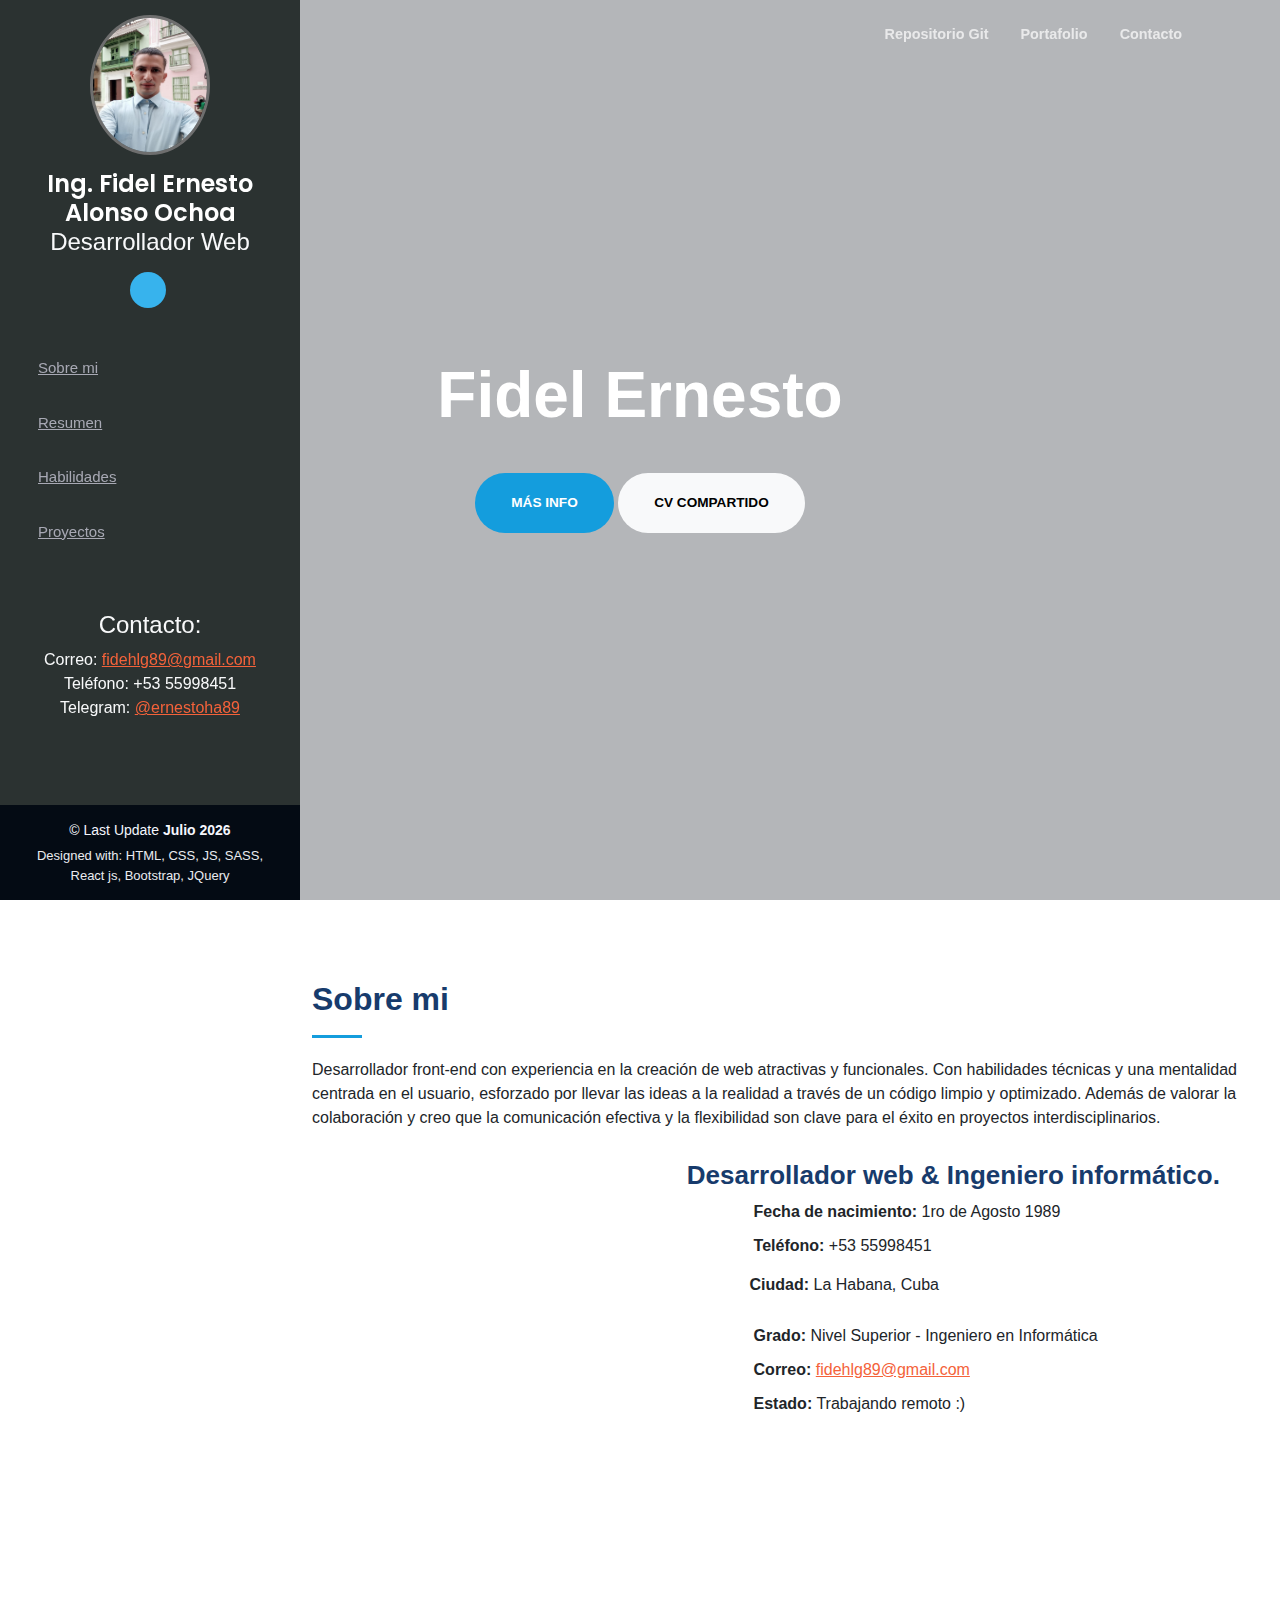
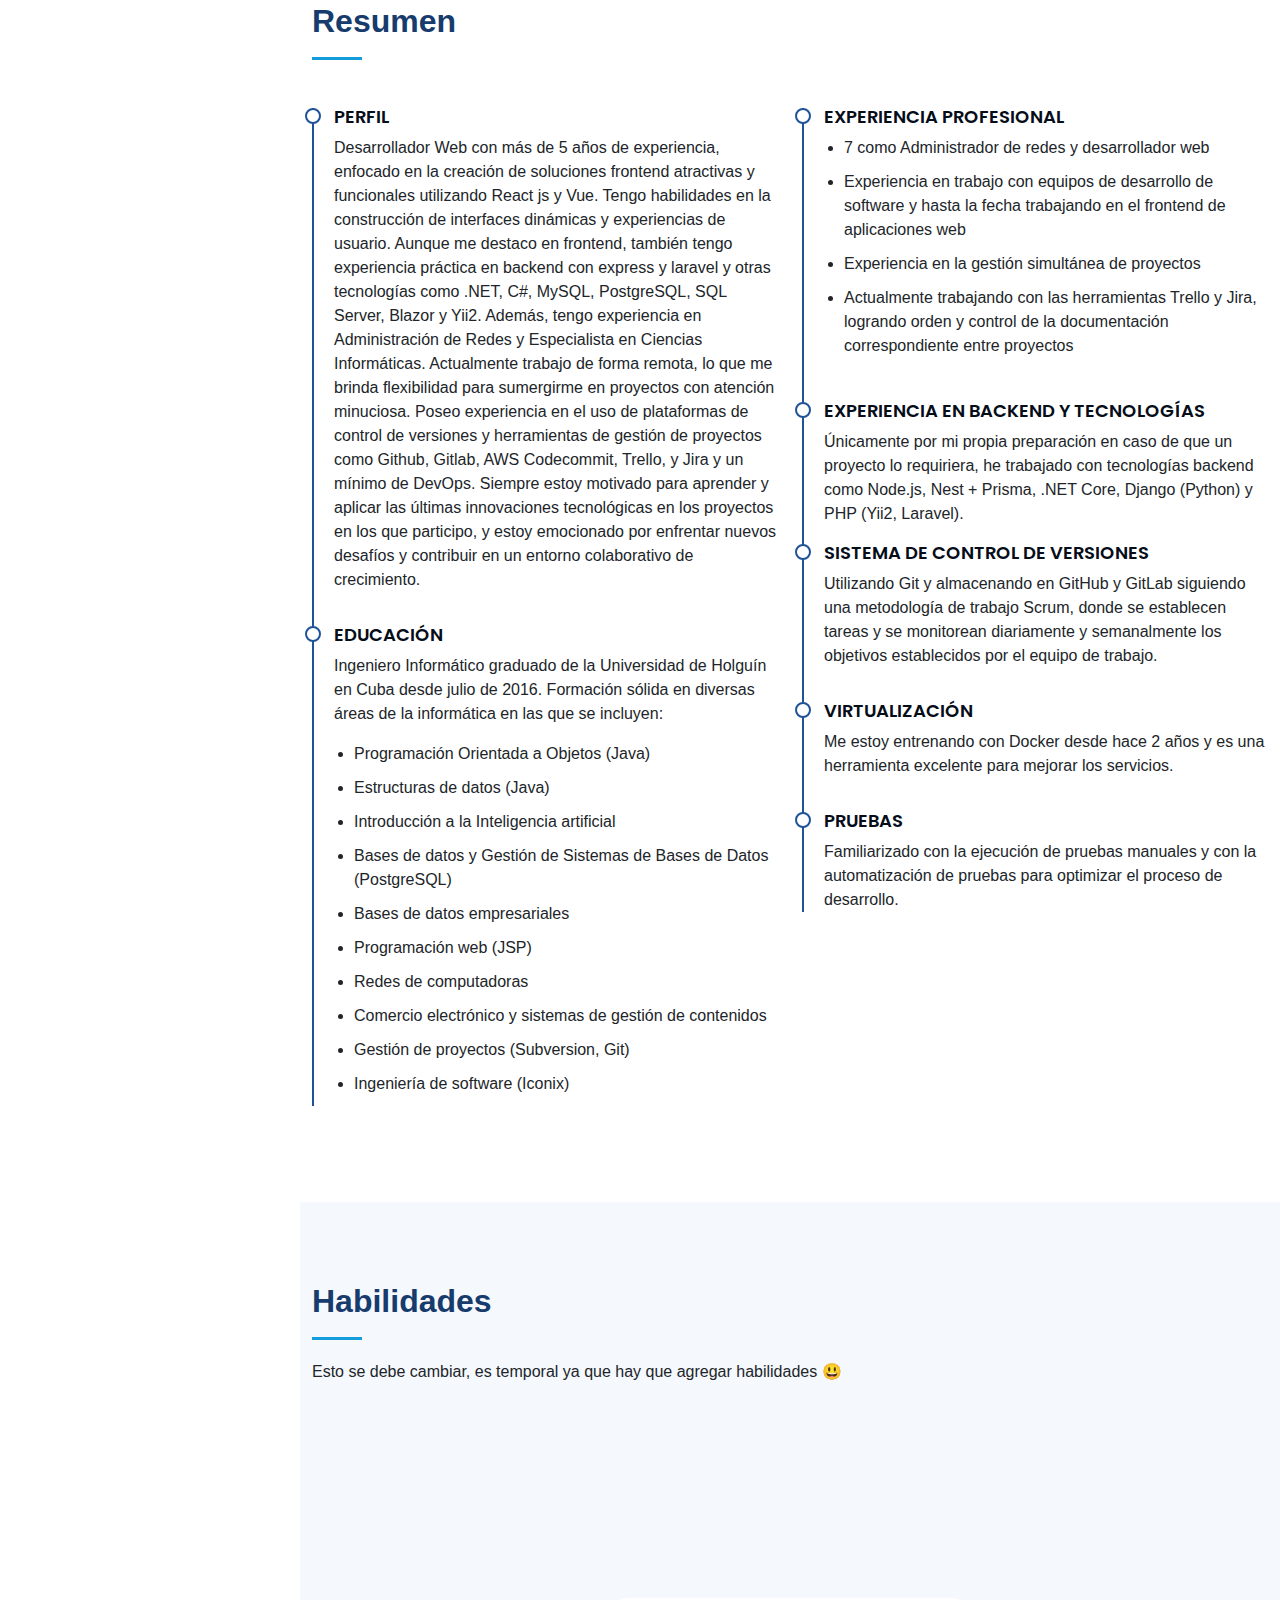
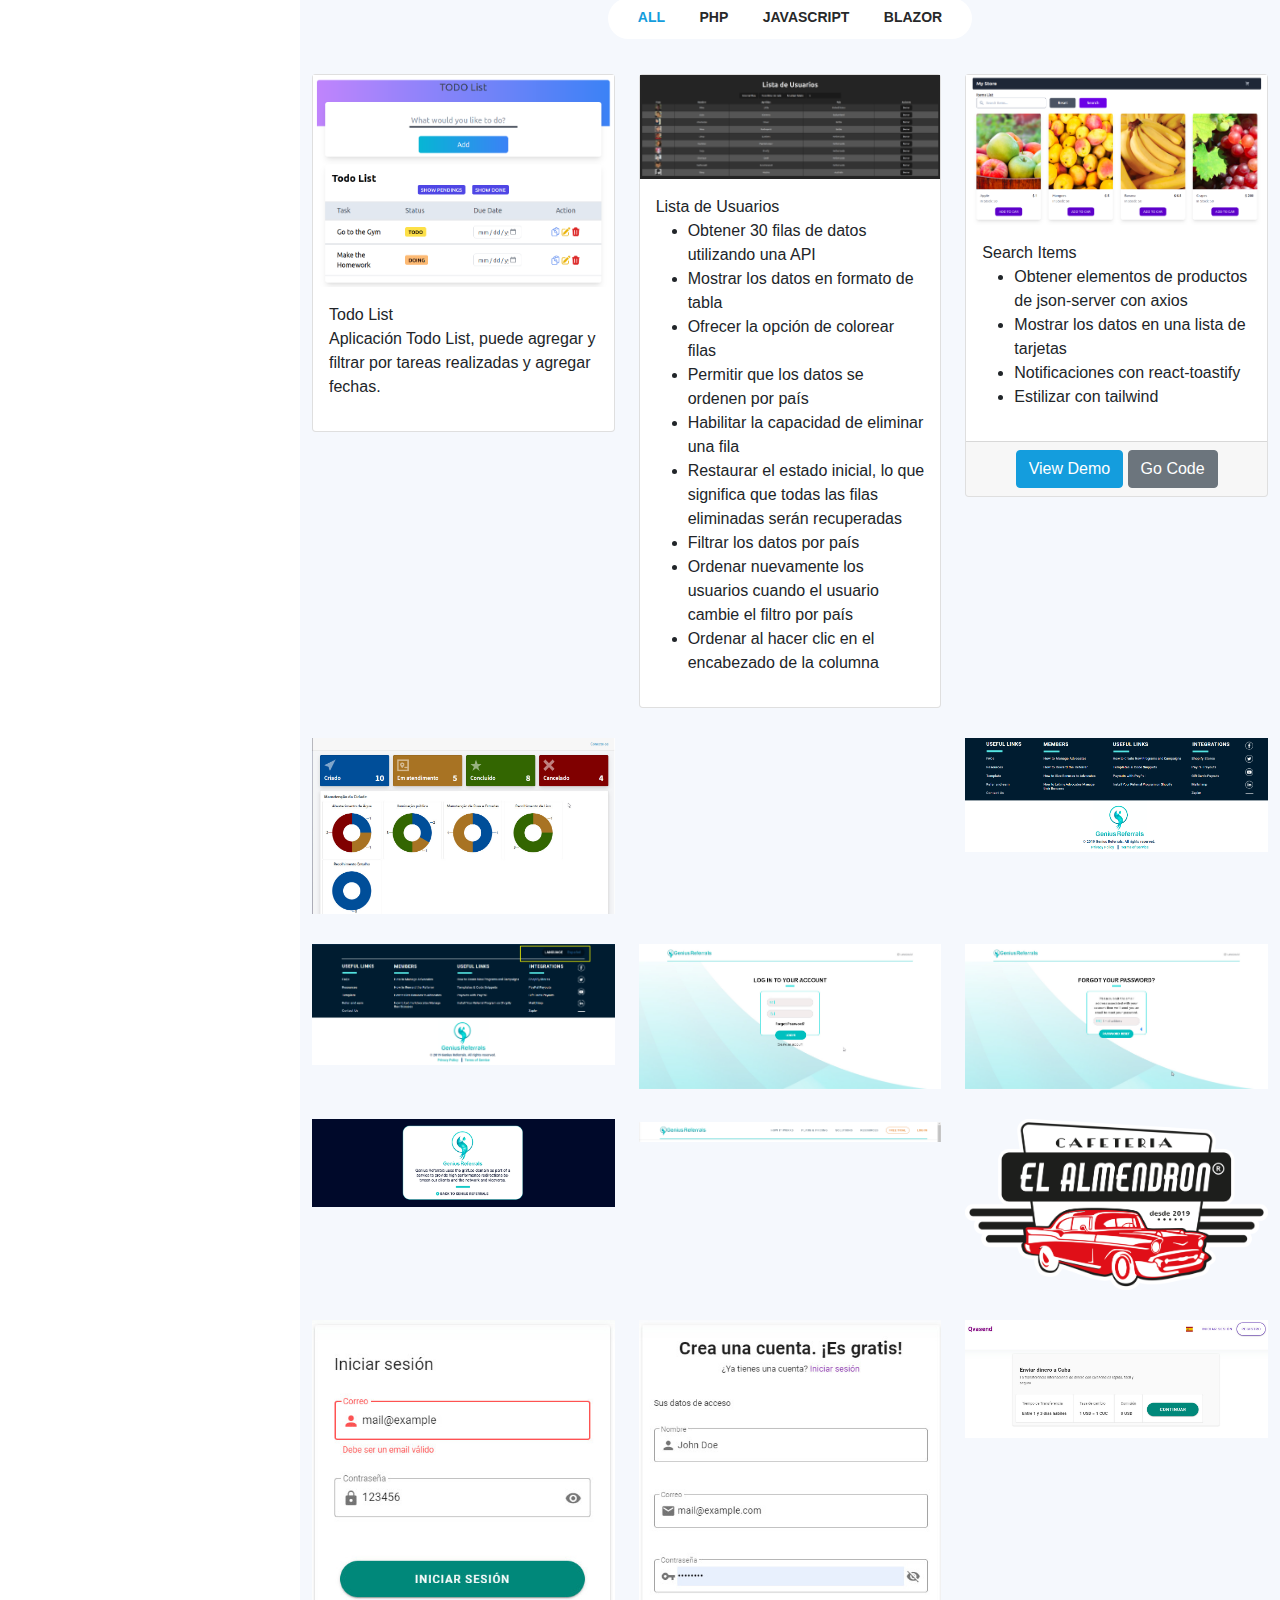
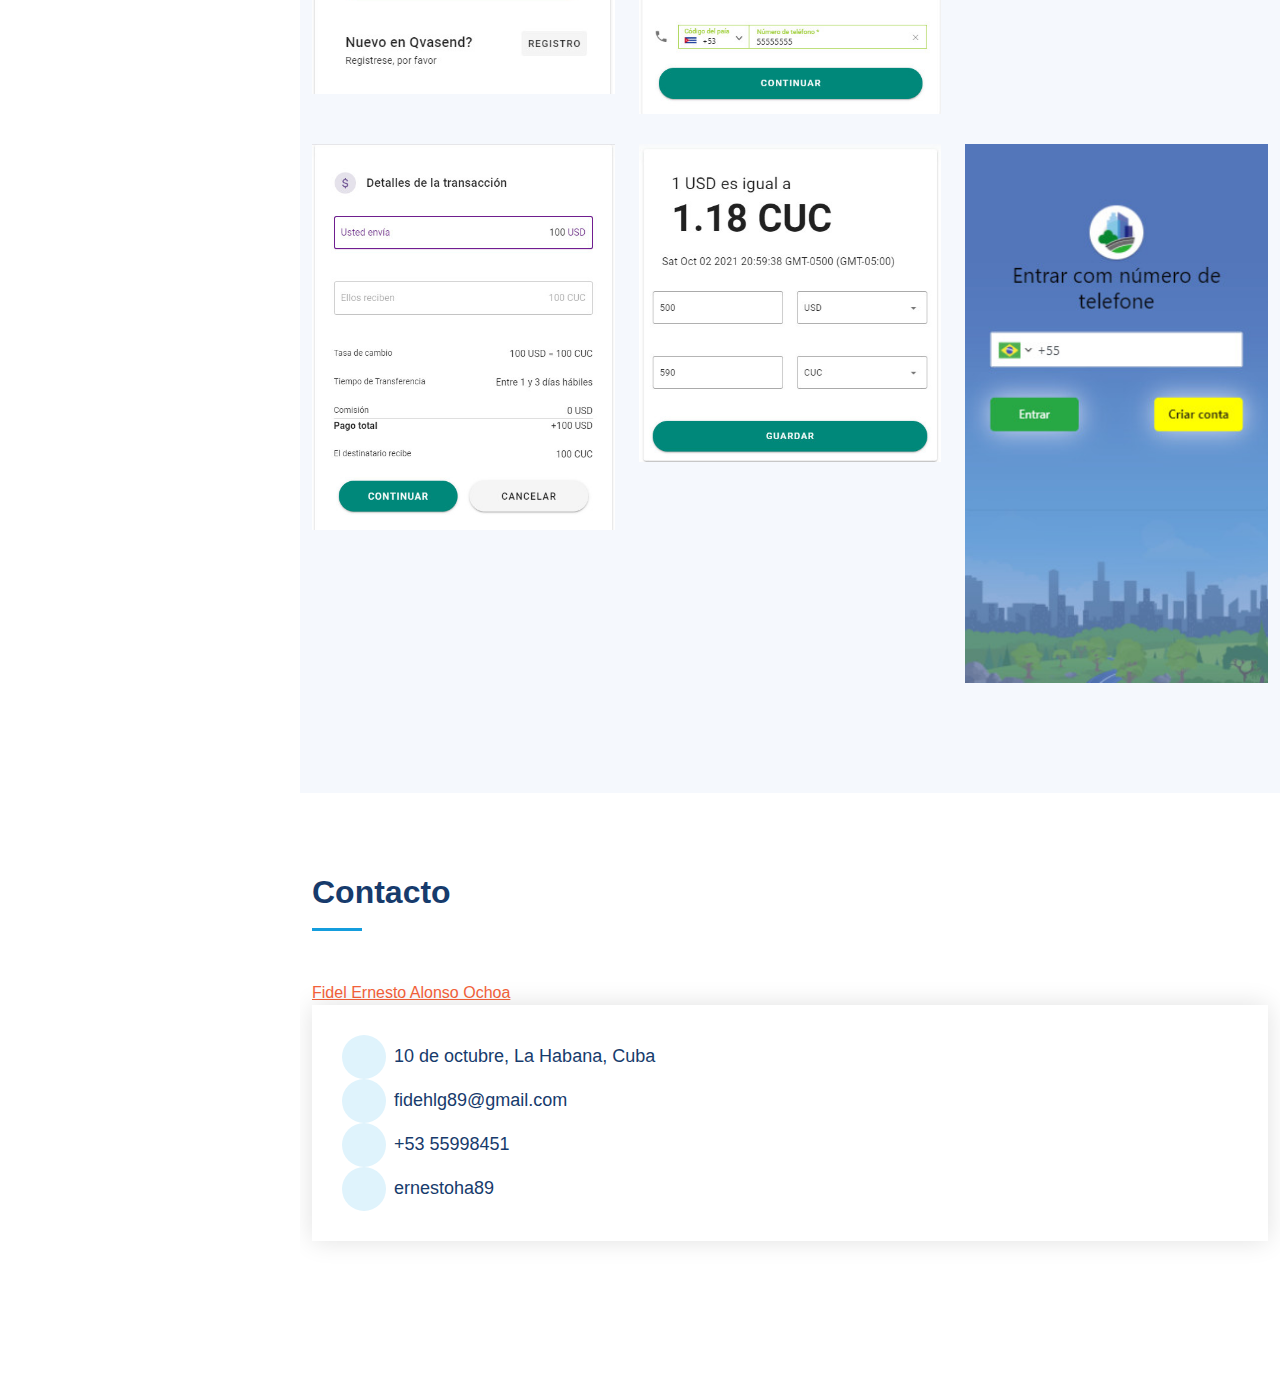
==== index.html @ 5b9be43a "fix: update project description" ====
<!DOCTYPE html>
<html lang="en">

<head>
  <meta charset="utf-8" />
  <meta content="width=device-width, initial-scale=1.0" name="viewport" />
  <meta property="og:title" content="Fidel Ernesto - Desarrollador web frontend" />
  <meta property="og:description" content="Explora mi portafolio para conocer mis proyectos y habilidades." />

  <!-- Favicons -->
  <link
    href="[data-uri]"
    rel="icon" />
  <link href="assets/img/apple-touch-icon.png" rel="apple-touch-icon" />

  <!-- Google Fonts -->
  <link
    href="https://fonts.googleapis.com/css?family=Open+Sans:300,300i,400,400i,600,600i,700,700i|Raleway:300,300i,400,400i,500,500i,600,600i,700,700i|Poppins:300,300i,400,400i,500,500i,600,600i,700,700i"
    rel="stylesheet" />

  <!-- Vendor CSS Files -->
  <link href="assets/vendor/bootstrap/css/bootstrap.min.css" rel="stylesheet" />
  <link href="assets/vendor/icofont/icofont.min.css" rel="stylesheet" />
  <link href="assets/vendor/boxicons/css/boxicons.min.css" rel="stylesheet" />
  <link href="assets/vendor/venobox/venobox.css" rel="stylesheet" />
  <link href="assets/vendor/owl.carousel/assets/owl.carousel.min.css" rel="stylesheet" />
  <link href="assets/vendor/aos/aos.css" rel="stylesheet" />

  <!-- Template Main CSS File -->
  <link href="assets/css/style.css" rel="stylesheet" />
  <link href="assets/css/mystyles.css" rel="stylesheet" />
  <link href="assets/css/style2.css" rel="stylesheet" />

  <!-- <script src="./assets/js/vue.global.js"></script> -->
  <script crossorigin src="assets/js/react/react.development.js"></script>
  <script crossorigin src="assets/js/react/react-dom.development.js"></script>

  <script src="https://platform.linkedin.com/badges/js/profile.js" async defer type="text/javascript"></script>

  <script>
    function getLongDate() {
      var months = ["Enero", "Febrero", "Marzo", "Abril", "Mayo", "Junio", "Julio", "Agosto", "Septiembre", "Octubre", "Noviembre", "Diciembre"];
      var today = new Date();
      var monthName = months[today.getMonth()];
      var year = today.getFullYear();
      return monthName + " " + year;
    }
  </script>

  <title>Fidel Ernesto - Web Developer</title>

</head>

<body>
  <nav class="navbar navbar-expand navbar-light fixed-top py-4" id="mainNav">
    <div class="container">
      <div class="collapse navbar-collapse" id="navbarResponsive">
        <ul class="navbar-nav ms-auto my-2 my-lg-0 d-flex align-items-center">
          <li class="nav-item">
            <a class="nav-link" href="https://github.com/fidehlg89/" target="_blank">Repositorio Git</a>
          </li>
          <li class="nav-item">
            <a class="nav-link" href="#portfolio">Portafolio</a>
          </li>
          <li class="nav-item">
            <a class="nav-link" href="#contact">Contacto</a>
          </li>
          <li class="nav-item">
            <!-- ======= Mobile nav toggle button ======= -->
            <button type="button" class="mobile-nav-toggle">
              <i class="icofont-navigation-menu"></i>
            </button>
          </li>
        </ul>
      </div>
    </div>
  </nav>

  <!-- ======= Header ======= -->
  <header id="header">
    <div class="d-flex flex-column">
      <div class="profile">
        <!-- Change for profile picture -->
        <img src="./assets/img/profile.jpeg" alt="" class="img-fluid rounded-circle" />
        <h1 class="text-light text-center">
          <a href="index.html">Ing. Fidel Ernesto Alonso Ochoa</a>
        </h1>
        <h4 class="text-light text-center font-weight-bold">
          Desarrollador Web
        </h4>

        <div class="social-links mt-3 text-center">
          <a href="https://www.linkedin.com/in/ernestoha89/" class="linkedin"><i class="bx bxl-linkedin"></i></a>
        </div>
      </div>

      <nav class="nav-menu">
        <ul>
          <li class="text-center">
            <a href="#about"><i class="bx bx-user"></i> <span>Sobre mi</span></a>
          </li>
          <li class="text-center">
            <a href="#resume"><i class="bx bx-file-blank"></i> <span>Resumen</span></a>
          </li>
          <li class="text-center">
            <a href="#skills"><i class="bx bx-book"></i> <span>Habilidades</span></a>
          </li>
          <li class="text-center">
            <a href="#portfolio"><i class="bx bx-book-content"></i>Proyectos</a>
          </li class="text-center">
        </ul>
      </nav>

      <div class="text-light text-center pt-lg-5">
        <h4 class="font-weight-bold">Contacto:</h4>
        <p class="m-0">Correo: <a href="mailto:fidehlg89@gmail.com"
            aria-label="Enviar correo electrónico a Fidel Ernesto">fidehlg89@gmail.com</a>
        </p>
        <p class="m-0">Teléfono: +53 55998451</p>
        <p class="m-0">Telegram: <a href="https://t.me/ernestoha89" aria-label="Enviar mensaje a Fidel Ernesto">@ernestoha89</a></p>
      </div>
    </div>
  </header>
  <!-- End Header -->

  <!-- ======= Hero Section ======= -->
  <section id="hero" class="d-flex flex-column justify-content-center align-items-center">
    <div class="hero-container text-center" data-aos="fade-in">
      <h1>Fidel Ernesto</h1>
      <p>
        <span class="typed"
          data-typed-items="Desarrollador web, Programador Frontend, Programador Backend, Desarrollador Wordpress, Ingeniero de Software"></span>
      </p>
      <a class="btn btn-primary btn-xl text-white" href="#resume">Más Info</a>
      <a class="btn btn-light btn-xl"
        href="https://drive.google.com/drive/folders/1llfel6sScdykH0UIw3GZXWu3O2u4y_ru?usp=sharing">CV Compartido</a>
    </div>
  </section>
  <!-- End Hero -->

  <main id="main">
    <!-- ======= About Section ======= -->
    <section id="about" class="about">
      <article class="container">
        <div class="section-title">
          <h2>Sobre mi</h2>
          <p class="font-italic">
            Desarrollador front-end con experiencia en la creación de web atractivas y funcionales. Con
            habilidades técnicas y una mentalidad centrada en el usuario, esforzado por llevar las ideas a la
            realidad a través de un código limpio y optimizado. Además de valorar la colaboración y creo que la
            comunicación efectiva y la flexibilidad son clave para el éxito en proyectos interdisciplinarios.
          </p>
        </div>

        <div class="row">
          <div class="col-lg-4" data-aos="fade-right">
            <img
              src="https://st2.depositphotos.com/1032577/5312/i/950/depositphotos_53128333-stock-photo-about-me-sign.jpg"
              class="img-fluid" alt="" />
          </div>
          <div class="col-lg-8 pt-4 pt-lg-0 content" data-aos="fade-left">
            <h3 class="text-center">Desarrollador web &amp; Ingeniero informático.</h3>
            <!-- <p class="font-italic">
              Lorem ipsum dolor sit amet, consectetur adipiscing elit, sed do
              eiusmod tempor incididunt ut labore et dolore magna aliqua.
            </p> -->
            <div class="row d-flex justify-content-center">
              <div class="col-lg-8 col-md-6">
                <ul>
                  <li class="d-flex gap-1">
                    <i class="icofont-rounded-right"></i>
                    <span><strong>Fecha de nacimiento:</strong> 1ro de Agosto 1989</span>
                  </li>
                  <!-- <li>
                      <i class="icofont-rounded-right"></i>
                      <strong>Website:</strong>
                      <a href="https://fidehlg89.github.io/landing-page/">Click here</a>
                    </li> -->
                  <li class="d-flex gap-1">
                    <i class="icofont-rounded-right"></i>
                    <span><strong>Teléfono:</strong> +53 55998451</span>

                  </li>
                  <li>
                    <i class="icofont-rounded-right"></i>
                    <span><strong>Ciudad:</strong> La Habana, Cuba</span>
                  </li>
                </ul>
              </div>
              <div class="col-lg-8 col-md-6">
                <ul>
                  <li class="d-flex gap-1">
                    <i class="icofont-rounded-right"></i>
                    <span><strong>Grado: </strong>Nivel Superior - Ingeniero en Informática</span>
                  </li>
                  <li class="d-flex gap-1">
                    <i class="icofont-rounded-right"></i>
                    <span><strong>Correo: </strong>
                      <a href="mailto:fidehlg89@gmail.com">fidehlg89@gmail.com</a></span>
                  </li>
                  <li class="d-flex gap-1">
                    <i class="icofont-rounded-right"></i>
                    <span><strong>Estado:</strong> Trabajando remoto :)</span>
                  </li>
                </ul>
              </div>
            </div>
          </div>
        </div>
      </article>
    </section>
    <!-- End About Section -->

    <!-- ======= Resume Section ======= -->
    <section id="resume" class="resume">
      <div class="container">
        <div class="section-title">
          <h2>Resumen</h2>
        </div>

        <div class="row">
          <div class="col-lg-6" data-aos="fade-up">
            <div class="resume-item">
              <h4>Perfil</h4>
              <p>
                Desarrollador Web con más de 5 años de experiencia, enfocado en la creación de soluciones
                frontend atractivas y funcionales utilizando React js y Vue. Tengo habilidades en la
                construcción de interfaces dinámicas y experiencias de usuario. Aunque me destaco en frontend, también
                tengo experiencia práctica en backend con express y laravel y otras tecnologías como .NET, C#,
                MySQL, PostgreSQL, SQL Server, Blazor y Yii2. Además, tengo experiencia en Administración
                de Redes y Especialista en Ciencias Informáticas. Actualmente trabajo de forma remota, lo que me brinda
                flexibilidad para sumergirme en proyectos con atención minuciosa. Poseo experiencia en el uso de
                plataformas de control de versiones y herramientas de gestión de proyectos como Github, Gitlab, AWS
                Codecommit, Trello, y Jira y un mínimo de DevOps. Siempre estoy motivado para aprender y aplicar las
                últimas innovaciones tecnológicas en los proyectos en los que participo, y estoy emocionado por
                enfrentar nuevos desafíos y contribuir en un entorno colaborativo de crecimiento.
              </p>
            </div>
            <div class="resume-item">
              <h4>Educación</h4>
              <p>
                Ingeniero Informático graduado de la Universidad de Holguín en Cuba desde julio de 2016.
                Formación sólida en diversas áreas de la informática en las que se incluyen:
              </p>
              <ul>
                <li>Programación Orientada a Objetos (Java)</li>
                <li>Estructuras de datos (Java)</li>
                <li>Introducción a la Inteligencia artificial</li>
                <li>Bases de datos y Gestión de Sistemas de Bases de Datos (PostgreSQL)</li>
                <li>Bases de datos empresariales</li>
                <li>Programación web (JSP)</li>
                <li>Redes de computadoras</li>
                <li>Comercio electrónico y sistemas de gestión de contenidos</li>
                <li>Gestión de proyectos (Subversion, Git)</li>
                <li>Ingeniería de software (Iconix)</li>
              </ul>
            </div>

          </div>
          <div class="col-lg-6" data-aos="fade-up" data-aos-delay="100">
            <div class="resume-item">
              <h4>Experiencia Profesional</h4>
              <ul>
                <li>7 como Administrador de redes y desarrollador web</li>
                <li>Experiencia en trabajo con equipos de desarrollo de software y hasta la fecha trabajando en el
                  frontend de aplicaciones web</li>
                <li>Experiencia en la gestión simultánea de proyectos</li>
                <li>Actualmente trabajando con las herramientas Trello y Jira, logrando orden y control de la
                  documentación correspondiente entre proyectos</li>
              </ul>
            </div>

            <div class="resume-item">
              <h4>Experiencia en Backend y Tecnologías</h4>
              Únicamente por mi propia preparación en caso de que un proyecto lo requiriera, he trabajado con
              tecnologías backend como Node.js, Nest + Prisma, .NET Core, Django (Python) y PHP (Yii2, Laravel).
            </div>

            <div class="resume-item">
              <h4>Sistema de Control de Versiones</h4>
              <p>
                Utilizando Git y almacenando en GitHub y GitLab siguiendo una metodología de trabajo Scrum, donde se
                establecen tareas y se monitorean diariamente y semanalmente los objetivos establecidos por el equipo de
                trabajo.
              </p>
            </div>
            <div class="resume-item">
              <h4>Virtualización</h4>
              <p>Me estoy entrenando con Docker desde hace 2 años y es una herramienta excelente para mejorar los
                servicios.</p>
            </div>
            <div class="resume-item">
              <h4>Pruebas</h4>
              <p>Familiarizado con la ejecución de pruebas manuales y con la automatización de pruebas para optimizar el
                proceso de desarrollo.</p>
            </div>
          </div>
        </div>
      </div>
    </section>
    <!-- End Resume Section -->

    <!-- ======= Skills Section ======= -->
    <section id="skills" class="skills section-bg">
      <div class="container">
        <div class="section-title">
          <h2>Habilidades</h2>
          <p>Esto se debe cambiar, es temporal ya que hay que agregar habilidades 😃</p>
        </div>

        <div class="skills-content">
          <div id="app-skills"></div>
        </div>
      </div>
    </section>
    <!-- End Skills Section -->

    <!-- ======= Portfolio Section ======= -->
    <section id="portfolio" class="portfolio section-bg">
      <div class="container">
        <!-- Porfolio loaded from portfolio-dist.js with React -->
        <div id="app-portfolio"></div>

        <!-- Filtered projects -->
        <div class="row mt-4" data-aos="fade-up">
          <div class="col-lg-12 d-flex justify-content-center">
            <ul id="portfolio-flters">
              <li data-filter="*" class="filter-active">All</li>
              <li data-filter=".filter-php">PHP</li>
              <li data-filter=".filter-js">JavaScript</li>
              <li data-filter=".filter-blazor">Blazor</li>
            </ul>
          </div>
        </div>

        <div class="row portfolio-container" data-aos="fade-up" data-aos-delay="100">
          <div class="col-lg-4 col-md-6 portfolio-item filter-js">
            <article class="card">
              <div class="portfolio-wrap ">
                <img src="assets/img/portfolio/vue-todo.jpg" class="img-fluid" alt="" />
                <div class="portfolio-links">
                  <a href="assets/img/portfolio/vue-todo.jpg" data-gall="portfolioGallery" class="venobox"
                    title="Todo List"><i class="bx bx-plus"></i></a>
                  <a href="https://fe-vue-todo.netlify.app/" title="Todo List"><i class="bx bx-link"></i></a>
                </div>
              </div>
              <div class="card-body">
                <label>Todo List</label>
                <!-- TODO: Add list of task from readme proyect -->
                <p>Aplicación Todo List, puede agregar y filtrar por tareas realizadas y agregar fechas.</p>
              </div>
            </article>
          </div>

          <div class="col-lg-4 col-md-6 portfolio-item filter-js">
            <article class="card">
              <div class="portfolio-wrap ">
                <img src="assets/img/portfolio/react-user-list.jpg" class="img-fluid" alt="" />
                <div class="portfolio-links">
                  <a href="assets/img/portfolio/react-user-list.jpg" data-gall="portfolioGallery" class="venobox"
                    title="User List"><i class="bx bx-plus"></i></a>
                  <a href="https://fe-user-list.netlify.app/" title="User List"><i class="bx bx-link"></i></a>
                </div>
              </div>
              <div class="card-body">
                <label>Lista de Usuarios</label>
                <ul>
                  <li>Obtener 30 filas de datos utilizando una API</li>
                  <li>Mostrar los datos en formato de tabla</li>
                  <li>Ofrecer la opción de colorear filas</li>
                  <li>Permitir que los datos se ordenen por país</li>
                  <li>Habilitar la capacidad de eliminar una fila</li>
                  <li>Restaurar el estado inicial, lo que significa que todas las filas eliminadas serán recuperadas
                  </li>
                  <li>Filtrar los datos por país</li>
                  <li>Ordenar nuevamente los usuarios cuando el usuario cambie el filtro por país</li>
                  <li>Ordenar al hacer clic en el encabezado de la columna</li>
                </ul>
              </div>
            </article>
          </div>

          <div class="col-lg-4 col-md-6 portfolio-item filter-js">
            <article class="card">
              <sercion class="portfolio-wrap ">
                <img src="assets/img/portfolio/react-search-products.jpg" class="img-fluid" alt="" />
                <div class="portfolio-links">
                  <a href="assets/img/portfolio/react-search-products.jpg" data-gall="portfolioGallery" class="venobox"
                    title="Search Items"><i class="bx bx-plus"></i></a>
                  <a href="https://fe-react-search-items.netlify.app/" title="Search Items"><i
                      class="bx bx-link"></i></a>
                </div>
              </sercion>
              <section class="card-body">
                <label>Search Items</label>
                <ul>
                  <!-- TODO: Add api rest to fetch data -->
                  <li>Obtener elementos de productos de json-server con axios</li>
                  <li>Mostrar los datos en una lista de tarjetas</li>
                  <li>Notificaciones con react-toastify</li>
                  <li>Estilizar con tailwind</li>
                </ul>
              </section>
              <section class="card-footer text-center">
                <a class="btn btn-primary" href="https://fe-react-search-items.netlify.app/" target="_blank">View
                  Demo</a>
                <a class="btn btn-secondary" href="https://github.com/fidehlg89/react_search-items" target="_blank">Go
                  Code</a>
              </section>
            </article>
          </div>

          <div class="col-lg-4 col-md-6 portfolio-item filter-blazor">
            <div class="portfolio-wrap">
              <img src="assets/img/portfolio/blazor-dashboard.jpg" class="img-fluid" alt="" />
              <div class="portfolio-links">
                <a href="assets/img/portfolio/blazor-dashboard.jpg" data-gall="portfolioGallery" class="venobox"
                  title="Blazor dashboard"><i class="bx bx-plus"></i></a>
                <a href="#" title="Blazor dashboard"><i class="bx bx-link"></i></a>
              </div>
            </div>
          </div>

          <div class="col-lg-4 col-md-6 portfolio-item filter-php">
            <div class="portfolio-wrap">
              <img src="assets/img/portfolio/laravel-vue-crud.png" class="img-fluid" alt="" />
              <div class="portfolio-links">
                <a href="assets/img/portfolio/laravel-vue-crud.png" data-gall="portfolioGallery" class="venobox"
                  title="Laravel Vue Crud"><i class="bx bx-plus"></i></a>
                <a href="https://github.com/fidehlg89/laravel_vue-crud" title="Laravel Vue Crud"><i
                    class="bx bx-link"></i></a>
              </div>
            </div>
          </div>

          <div class="col-lg-4 col-md-6 portfolio-item filter-php">
            <div class="portfolio-wrap">
              <img src="assets/img/portfolio/genius-referrals_footer.png" class="img-fluid" alt="" />
              <div class="portfolio-links">
                <a href="assets/img/portfolio/genius-referrals_footer.png" data-gall="portfolioGallery" class="venobox"
                  title="Genius Referrals - Footer"><i class="bx bx-plus"></i></a>
                <a href="https://geniusreferrals.com/" title="Genius Referrals"><i class="bx bx-link"></i></a>
              </div>
            </div>
          </div>

          <div class="col-lg-4 col-md-6 portfolio-item filter-php">
            <div class="portfolio-wrap">
              <img src="assets/img/portfolio/genius-referrals_footer_lang.png" class="img-fluid" alt="" />
              <div class="portfolio-links">
                <a href="assets/img/portfolio/genius-referrals_footer.png" data-gall="portfolioGallery" class="venobox"
                  title="Genius Referrals - Footer Lang"><i class="bx bx-plus"></i></a>
                <a href="https://geniusreferrals.com/" title="Genius Referrals"><i class="bx bx-link"></i></a>
              </div>
            </div>
          </div>

          <div class="col-lg-4 col-md-6 portfolio-item filter-php">
            <div class="portfolio-wrap">
              <img src="assets/img/portfolio/genius-referrals_login.jpg" class="img-fluid" alt="" />
              <div class="portfolio-links">
                <a href="assets/img/portfolio/genius-referrals_login.jpg" data-gall="portfolioGallery" class="venobox"
                  title="Genius Referrals - Login"><i class="bx bx-plus"></i></a>
                <a href="https://dev.geniusreferrals.com/en/log-in/" title="Genius Referrals"><i
                    class="bx bx-link"></i></a>
              </div>
            </div>
          </div>

          <div class="col-lg-4 col-md-6 portfolio-item filter-php">
            <div class="portfolio-wrap">
              <img src="assets/img/portfolio/genius-referrals_forgot.jpg" class="img-fluid" alt="" />
              <div class="portfolio-links">
                <a href="assets/img/portfolio/genius-referrals_forgot.jpg" data-gall="portfolioGallery" class="venobox"
                  title="Genius Referrals - Forgot"><i class="bx bx-plus"></i></a>
                <a href="https://dev.geniusreferrals.com/en/log-in/" title="Genius Referrals"><i
                    class="bx bx-link"></i></a>
              </div>
            </div>
          </div>

          <div class="col-lg-4 col-md-6 portfolio-item filter-php">
            <div class="portfolio-wrap">
              <img src="assets/img/portfolio/genius-referrals_gr3f.png" class="img-fluid" alt="" />
              <div class="portfolio-links">
                <a href="assets/img/portfolio/genius-referrals_gr3f.png" data-gall="portfolioGallery" class="venobox"
                  title="Genius Referrals - GR3F"><i class="bx bx-plus"></i></a>
                <a href="https://geniusreferrals.com/" title="Genius Referrals"><i class="bx bx-link"></i></a>
              </div>
            </div>
          </div>

          <div class="col-lg-4 col-md-6 portfolio-item filter-php">
            <div class="portfolio-wrap">
              <img src="assets/img/portfolio/genius-referrals_nav-header.png" class="img-fluid" alt="" />
              <div class="portfolio-links">
                <a href="assets/img/portfolio/genius-referrals_nav-header.png" data-gall="portfolioGallery"
                  class="venobox" title="Genius Referrals - Header"><i class="bx bx-plus"></i></a>
                <a href="https://geniusreferrals.com/" title="Genius Referrals"><i class="bx bx-link"></i></a>
              </div>
            </div>
          </div>

          <div class="col-lg-4 col-md-6 portfolio-item filter-php">
            <div class="portfolio-wrap">
              <img src="assets/img/portfolio/elalmendron.png" class="img-fluid" alt="" />
              <div class="portfolio-links">
                <a href="assets/img/portfolio/elalmendron.png" data-gall="portfolioGallery" class="venobox"
                  title="Wordpress - El Almendron"><i class="bx bx-plus"></i></a>
                <a href="https://elalmendron.com/" title="Wordpress - El Almendron"><i class="bx bx-link"></i></a>
              </div>
            </div>
          </div>

          <div class="col-lg-4 col-md-6 portfolio-item filter-js">
            <div class="portfolio-wrap">
              <img src="assets/img/portfolio/qvasend-login.jpg" class="img-fluid" alt="" />
              <div class="portfolio-links">
                <a href="assets/img/portfolio/qvasend-login.jpg" data-gall="portfolioGallery" class="venobox"
                  title="Vue - Recarga cubana"><i class="bx bx-plus"></i></a>
                <a href="https://github.com/fidehlg89/Remesa-Cubana/" title="Vue - Recarga cubana"><i
                    class="bx bx-link"></i></a>
              </div>
            </div>
          </div>

          <div class="col-lg-4 col-md-6 portfolio-item filter-js">
            <div class="portfolio-wrap">
              <img src="assets/img/portfolio/qvasend-register.jpg" class="img-fluid" alt="" />
              <div class="portfolio-links">
                <a href="assets/img/portfolio/qvasend-register.jpg" data-gall="portfolioGallery" class="venobox"
                  title="Vue - Remesa cubana"><i class="bx bx-plus"></i></a>
                <a href="https://github.com/fidehlg89/Remesa-Cubana/" title="Vue - Remesa cubana"><i
                    class="bx bx-link"></i></a>
              </div>
            </div>
          </div>

          <div class="col-lg-4 col-md-6 portfolio-item filter-js">
            <div class="portfolio-wrap">
              <img src="assets/img/portfolio/qvasend-front.jpg" class="img-fluid" alt="" />
              <div class="portfolio-links">
                <a href="assets/img/portfolio/qvasend-front.jpg" data-gall="portfolioGallery" class="venobox"
                  title="Vue - Remesa cubana"><i class="bx bx-plus"></i></a>
                <a href="https://github.com/fidehlg89/Remesa-Cubana/" title="Vue - Remesa cubana"><i
                    class="bx bx-link"></i></a>
              </div>
            </div>
          </div>

          <div class="col-lg-4 col-md-6 portfolio-item filter-js">
            <div class="portfolio-wrap">
              <img src="assets/img/portfolio/qvasend-details.jpg" class="img-fluid" alt="" />
              <div class="portfolio-links">
                <a href="assets/img/portfolio/qvasend-details.jpg" data-gall="portfolioGallery" class="venobox"
                  title="Vue - Remesa cubana"><i class="bx bx-plus"></i></a>
                <a href="https://github.com/fidehlg89/Remesa-Cubana/" title="Vue - Remesa cubana"><i
                    class="bx bx-link"></i></a>
              </div>
            </div>
          </div>

          <div class="col-lg-4 col-md-6 portfolio-item filter-js">
            <div class="portfolio-wrap">
              <img src="assets/img/portfolio/qvasend-calc.jpg" class="img-fluid" alt="" />
              <div class="portfolio-links">
                <a href="assets/img/portfolio/qvasend-calc.jpg" data-gall="portfolioGallery" class="venobox"
                  title="Vue - Remesa cubana"><i class="bx bx-plus"></i></a>
                <a href="https://github.com/fidehlg89/Remesa-Cubana/" title="Vue - Remesa cubana"><i
                    class="bx bx-link"></i></a>
              </div>
            </div>
          </div>

          <div class="col-lg-4 col-md-6 portfolio-item filter-js">
            <div class="portfolio-wrap">
              <img src="assets/img/portfolio/b2b-login.jpg" class="img-fluid" alt="" />
              <div class="portfolio-links">
                <a href="assets/img/portfolio/b2b-login.jpg" data-gall="portfolioGallery" class="venobox"
                  title="Azure b2b login"><i class="bx bx-plus"></i></a>
                <a href="#" title="Azure b2b login"><i class="bx bx-link"></i></a>
              </div>
            </div>
          </div>
        </div>
      </div>
    </section>
    <!-- End Portfolio Section -->

    <!-- ======= Contact Section ======= -->
    <section id="contact" class="contact">
      <div class="container">

        <div class="section-title">
          <h2>Contacto</h2>
          <!-- <p>
            Magnam dolores commodi suscipit. Necessitatibus eius consequatur
            ex aliquid fuga eum quidem. Sit sint consectetur velit. Quisquam
            quos quisquam cupiditate. Et nemo qui impedit suscipit alias ea.
            Quia fugiat sit in iste officiis commodi quidem hic quas.
          </p> -->
        </div>
        <div class="row" data-aos="fade-in">
          <div class="badge-base LI-profile-badge" data-locale="es_ES" data-size="large" data-theme="light"
            data-type="HORIZONTAL" data-vanity="ernesto-alonso-ochoa-831a56239" data-version="v1">
            <a class="badge-base__link LI-simple-link" href="https://www.linkedin.com/in/ernestoha89/">
              Fidel Ernesto Alonso Ochoa
            </a>
          </div>
        </div>

        <div class="row" data-aos="fade-in">
          <div class="d-flex align-items-stretch mb-4">
            <div class="info">
              <div class="address">
                <div class="info-header">
                  <i class="icofont-google-map"></i>
                  <span>10 de octubre, La Habana, Cuba</span>
                </div>
              </div>

              <div class="email">
                <div class="info-header">
                  <i class="icofont-envelope"></i>
                  <span>fidehlg89@gmail.com</span>
                </div>
              </div>

              <div class="phone">
                <div class="info-header">
                  <i class="icofont-phone"></i>
                  <span>+53 55998451</span>
                </div>
              </div>

              <div class="phone">
                <div class="info-header">
                  <i class="icofont-telegram"></i>
                  <span>ernestoha89</span>
                </div>
              </div>
            </div>
          </div>
        </div>
      </div>
    </section>
    <!-- End Contact Section -->
  </main>
  <!-- End #main -->

  <a href="#" class="back-to-top"><i class="icofont-simple-up"></i></a>

  <!-- ======= Footer ======= -->
  <footer id="footer">
    <div class="container">
      <div class="copyright">
        &copy; Last Update <strong><span id="page-update-date"></span></strong>
      </div>
      <div class="credits">
        Designed with:
        <span> HTML, CSS, JS, SASS, React js, Bootstrap, JQuery</span>
      </div>
    </div>
  </footer>
  <!-- End  Footer -->

  <!-- Vendor JS Files -->
  <script src="assets/vendor/jquery/jquery.min.js"></script>
  <script src="assets/vendor/bootstrap/js/bootstrap.bundle.min.js"></script>
  <script src="assets/vendor/jquery.easing/jquery.easing.min.js"></script>
  <script src="assets/vendor/php-email-form/validate.js"></script>
  <script src="assets/vendor/waypoints/jquery.waypoints.min.js"></script>
  <script src="assets/vendor/counterup/counterup.min.js"></script>
  <script src="assets/vendor/isotope-layout/isotope.pkgd.min.js"></script>
  <script src="assets/vendor/venobox/venobox.min.js"></script>
  <script src="assets/vendor/owl.carousel/owl.carousel.min.js"></script>
  <script src="assets/vendor/typed.js/typed.min.js"></script>
  <script src="assets/vendor/aos/aos.js"></script>

  <!-- Template Main JS File -->
  <script src="assets/js/main.js"></script>
  <script src="assets/js/scripts.js"></script>

  <!-- My Scripts -->
  <script src="assets/js/react/skills-dist.js"></script>
  <script src="assets/js/react/portfolio-dist.js"></script>

  <script>
    // Obtener el elemento span donde se mostrará la fecha larga
    var longDateSpan = document.getElementById("page-update-date");

    // Obtener la fecha larga y establecerla en el elemento span
    var longDate = getLongDate();
    longDateSpan.innerHTML = longDate;
  </script>

</body>

</html>
---- assets/css/style.css ----
/**
* Template Name: iPortfolio - v1.5.1
* Template URL: https://bootstrapmade.com/iportfolio-bootstrap-portfolio-websites-template/
* Author: BootstrapMade.com
* License: https://bootstrapmade.com/license/
*/

/*--------------------------------------------------------------
# Navigation Menu
--------------------------------------------------------------*/
/* Desktop Navigation */
.nav-menu {
  padding-top: 30px;
}

.nav-menu * {
  margin: 0;
  padding: 0;
  list-style: none;
}

.nav-menu > ul > li {
  position: relative;
  white-space: nowrap;
}

.nav-menu a {
  display: flex;
  align-items: center;
  color: #a8a9b4;
  padding: 12px 15px;
  margin-bottom: 8px;
  transition: 0.3s;
  font-size: 15px;
}

.nav-menu a i {
  font-size: 24px;
  padding-right: 8px;
  color: #6f7180;
}

.nav-menu a:hover,
.nav-menu .active > a,
.nav-menu li:hover > a {
  text-decoration: none;
  color: #fff;
}

.nav-menu a:hover i,
.nav-menu .active > a i,
.nav-menu li:hover > a i {
  color: #149ddd;
}

/* Mobile Navigation */
.mobile-nav-toggle {
  border: 0;
  background: none;
  font-size: 24px;
  transition: all 0.4s;
  outline: none !important;
  line-height: 1;
  cursor: pointer;
  text-align: right;
}

.mobile-nav-toggle i {
  color: var(--bs-primary);
}

.mobile-nav-active {
  overflow: hidden;
}

.mobile-nav-active #header {
  display: flex;
  left: 0;
}

.mobile-nav-active .mobile-nav-toggle i {
  color: var(--bs-primary);
}

/*--------------------------------------------------------------
# Hero Section
--------------------------------------------------------------*/
#hero {
  width: 100%;
  height: 100vh;
  /*Change hero with personal photo*/
  background: url("https://galzor.com/img/slide1.jpg") top center;
  background-size: cover;
}

#hero:before {
  content: "";
  background: rgba(5, 13, 24, 0.3);
  position: absolute;
  bottom: 0;
  top: 0;
  left: 0;
  right: 0;
  z-index: 1;
}

#hero .hero-container {
  position: relative;
  z-index: 2;
  min-width: 300px;
}

#hero h1 {
  margin: 0 0 10px 0;
  font-size: 64px;
  font-weight: 700;
  line-height: 56px;
  color: #fff;
}

#hero p {
  color: #fff;
  margin-bottom: 50px;
  font-size: 26px;
  font-family: "Poppins", sans-serif;
}

#hero p span {
  color: #fff;
  padding-bottom: 4px;
  letter-spacing: 1px;
  border-bottom: 3px solid #149ddd;
}

@media (min-width: 1024px) {
  #hero {
    background-attachment: fixed;
  }
}

@media (min-width: 768px) {
  .mobile-nav-toggle {
    display: none;
  }
}

@media (max-width: 768px) {
  #hero h1 {
    font-size: 28px;
    line-height: 36px;
  }

  #hero h2 {
    font-size: 18px;
    line-height: 24px;
    margin-bottom: 30px;
  }
}

/*--------------------------------------------------------------
# Sections General
--------------------------------------------------------------*/
section {
  padding: 80px 0;
  overflow: hidden;
}

.section-bg {
  background: #f5f8fd;
}

.section-title {
  padding-bottom: 30px;
}

.section-title h2 {
  font-size: 32px;
  font-weight: bold;
  margin-bottom: 20px;
  padding-bottom: 20px;
  position: relative;
  color: #173b6c;
}

.section-title h2::after {
  content: "";
  position: absolute;
  display: block;
  width: 50px;
  height: 3px;
  background: #149ddd;
  bottom: 0;
  left: 0;
}

.section-title p {
  margin-bottom: 0;
}

/*--------------------------------------------------------------
# About
--------------------------------------------------------------*/
.about .content h3 {
  font-weight: 700;
  font-size: 26px;
  color: #173b6c;
}

.about .content ul {
  list-style: none;
  padding: 0;
}

.about .content ul li {
  padding-bottom: 10px;
}

.about .content ul i {
  font-size: 20px;
  padding-right: 2px;
  color: #149ddd;
}

.about .content p:last-child {
  margin-bottom: 0;
}

/*--------------------------------------------------------------
# Facts
--------------------------------------------------------------*/
.facts {
  padding-bottom: 30px;
}

.facts .count-box {
  padding: 30px;
  width: 100%;
}

.facts .count-box i {
  display: block;
  font-size: 44px;
  color: #149ddd;
  float: left;
}

.facts .count-box span {
  font-size: 48px;
  line-height: 40px;
  display: block;
  font-weight: 700;
  color: #050d18;
  margin-left: 60px;
}

.facts .count-box p {
  padding: 15px 0 0 0;
  margin: 0 0 0 60px;
  font-family: "Raleway", sans-serif;
  font-size: 14px;
  color: #122f57;
}

.facts .count-box a {
  font-weight: 600;
  display: block;
  margin-top: 20px;
  color: #122f57;
  font-size: 15px;
  font-family: "Poppins", sans-serif;
  transition: ease-in-out 0.3s;
}

.facts .count-box a:hover {
  color: #1f5297;
}

/*--------------------------------------------------------------
# Akills
--------------------------------------------------------------*/
.skills .progress {
  height: 50px;
  display: block;
  background: none;
}

.skills .progress .skill {
  padding: 10px 0;
  margin: 0 0 6px 0;
  text-transform: uppercase;
  display: block;
  font-weight: 600;
  font-family: "Poppins", sans-serif;
  color: #050d18;
}

.skills .progress .skill .val {
  float: right;
  font-style: normal;
}

.skills .progress-bar-wrap {
  background: #dce8f8;
}

.skills .progress-bar {
  width: 1px;
  height: 10px;
  transition: 0.9s;
  background-color: #149ddd;
}

/*--------------------------------------------------------------
# Resume
--------------------------------------------------------------*/
.resume .resume-title {
  font-size: 26px;
  font-weight: 700;
  margin-top: 20px;
  margin-bottom: 20px;
  color: #050d18;
}

.resume .resume-item {
  padding: 0 0 20px 20px;
  margin-top: -2px;
  border-left: 2px solid #1f5297;
  position: relative;
}

.resume .resume-item h4 {
  line-height: 18px;
  font-size: 18px;
  font-weight: 600;
  text-transform: uppercase;
  font-family: "Poppins", sans-serif;
  color: #050d18;
  margin-bottom: 10px;
}

.resume .resume-item h5 {
  font-size: 16px;
  background: #e4edf9;
  padding: 5px 15px;
  display: inline-block;
  font-weight: 600;
  margin-bottom: 10px;
}

.resume .resume-item ul {
  padding-left: 20px;
}

.resume .resume-item ul li {
  padding-bottom: 10px;
}

.resume .resume-item:last-child {
  padding-bottom: 0;
}

.resume .resume-item::before {
  content: "";
  position: absolute;
  width: 16px;
  height: 16px;
  border-radius: 50px;
  left: -9px;
  top: 0;
  background: #fff;
  border: 2px solid #1f5297;
}

/*--------------------------------------------------------------
# Portfolio
--------------------------------------------------------------*/
.portfolio .portfolio-item {
  margin-bottom: 30px;
}

.portfolio #portfolio-flters {
  padding: 0;
  margin: 0 auto 35px auto;
  list-style: none;
  text-align: center;
  background: #fff;
  border-radius: 50px;
  padding: 2px 15px;
}

.portfolio #portfolio-flters li {
  cursor: pointer;
  display: inline-block;
  padding: 10px 15px 8px 15px;
  font-size: 14px;
  font-weight: 600;
  line-height: 1;
  text-transform: uppercase;
  color: #272829;
  margin-bottom: 5px;
  transition: all 0.3s ease-in-out;
}

.portfolio #portfolio-flters li:hover,
.portfolio #portfolio-flters li.filter-active {
  color: #149ddd;
}

.portfolio #portfolio-flters li:last-child {
  margin-right: 0;
}

.portfolio .portfolio-wrap {
  transition: 0.3s;
  position: relative;
  overflow: hidden;
  z-index: 1;
}

.portfolio .portfolio-wrap::before {
  content: "";
  background: rgba(255, 255, 255, 0.5);
  position: absolute;
  left: 0;
  right: 0;
  top: 0;
  bottom: 0;
  transition: all ease-in-out 0.3s;
  z-index: 2;
  opacity: 0;
}

.portfolio .portfolio-wrap .portfolio-links {
  opacity: 1;
  left: 0;
  right: 0;
  bottom: -60px;
  z-index: 3;
  position: absolute;
  transition: all ease-in-out 0.3s;
  display: flex;
  justify-content: center;
}

.portfolio .portfolio-wrap .portfolio-links a {
  color: #fff;
  font-size: 28px;
  text-align: center;
  background: rgba(20, 157, 221, 0.75);
  transition: 0.3s;
  width: 50%;
}

.portfolio .portfolio-wrap .portfolio-links a:hover {
  background: rgba(20, 157, 221, 0.95);
}

.portfolio .portfolio-wrap .portfolio-links a + a {
  border-left: 1px solid #37b3ed;
}

.portfolio .portfolio-wrap:hover::before {
  top: 0;
  left: 0;
  right: 0;
  bottom: 0;
  opacity: 1;
}

.portfolio .portfolio-wrap:hover .portfolio-links {
  opacity: 1;
  bottom: 0;
}

/*--------------------------------------------------------------
# Services
--------------------------------------------------------------*/
.services .icon-box {
  margin-bottom: 20px;
}

.services .icon {
  float: left;
  display: flex;
  align-items: center;
  justify-content: center;
  width: 54px;
  height: 54px;
  background: #149ddd;
  border-radius: 50%;
  transition: 0.5s;
  border: 1px solid #149ddd;
}

.services .icon i {
  color: #fff;
  font-size: 24px;
}

.services .icon-box:hover .icon {
  background: #fff;
}

.services .icon-box:hover .icon i {
  color: #149ddd;
}

.services .title {
  margin-left: 80px;
  font-weight: 700;
  margin-bottom: 15px;
  font-size: 18px;
}

.services .title a {
  color: #343a40;
}

.services .title a:hover {
  color: #149ddd;
}

.services .description {
  margin-left: 80px;
  line-height: 24px;
  font-size: 14px;
}

/*--------------------------------------------------------------
# Testimonials
--------------------------------------------------------------*/
.testimonials .testimonial-item {
  box-sizing: content-box;
  text-align: center;
  min-height: 320px;
}

.testimonials .testimonial-item .testimonial-img {
  width: 90px;
  border-radius: 50%;
  margin: 0 auto;
}

.testimonials .testimonial-item h3 {
  font-size: 18px;
  font-weight: bold;
  margin: 10px 0 5px 0;
  color: #111;
}

.testimonials .testimonial-item h4 {
  font-size: 14px;
  color: #999;
  margin: 0;
}

.testimonials .testimonial-item .quote-icon-left,
.testimonials .testimonial-item .quote-icon-right {
  color: #c3e8fa;
  font-size: 26px;
}

.testimonials .testimonial-item .quote-icon-left {
  display: inline-block;
  left: -5px;
  position: relative;
}

.testimonials .testimonial-item .quote-icon-right {
  display: inline-block;
  right: -5px;
  position: relative;
  top: 10px;
}

.testimonials .testimonial-item p {
  font-style: italic;
  margin: 0 15px 15px 15px;
  padding: 20px;
  background: #fff;
  position: relative;
  margin-bottom: 35px;
  border-radius: 6px;
  box-shadow: 0px 2px 15px rgba(0, 0, 0, 0.1);
}

.testimonials .testimonial-item p::after {
  content: "";
  width: 0;
  height: 0;
  border-top: 20px solid #fff;
  border-right: 20px solid transparent;
  border-left: 20px solid transparent;
  position: absolute;
  bottom: -20px;
  left: calc(50% - 20px);
}

.testimonials .owl-nav,
.testimonials .owl-dots {
  margin-top: 5px;
  text-align: center;
}

.testimonials .owl-dot {
  display: inline-block;
  margin: 0 5px;
  width: 12px;
  height: 12px;
  border-radius: 50%;
  background-color: #ddd !important;
}

.testimonials .owl-dot.active {
  background-color: #149ddd !important;
}

@media (max-width: 767px) {
  .testimonials {
    margin: 30px 10px;
  }
}

/*--------------------------------------------------------------
# Contact
--------------------------------------------------------------*/
.contact {
  padding-bottom: 130px;
}

.contact .info {
  padding: 30px;
  background: #fff;
  width: 100%;
  box-shadow: 0 0 24px 0 rgba(0, 0, 0, 0.12);
}

.contact .info i {
  font-size: 20px;
  color: #149ddd;
  float: left;
  width: 44px;
  height: 44px;
  background: #dff3fc;
  display: flex;
  justify-content: center;
  align-items: center;
  border-radius: 50px;
  transition: all 0.3s ease-in-out;
}

.contact .info .info-header {
  display: flex;
  align-items: center;
}

.contact .info h4 {
  padding: 0 0 0 60px;
  font-size: 22px;
  font-weight: 600;
  margin-bottom: 5px;
  color: #050d18;
}

.contact .info p {
  padding: 0 0 10px 60px;
  margin-bottom: 20px;
  font-size: 14px;
  color: #173b6c;
}

.contact .info .info-header span {
  margin-left: 8px;
  font-size: 18px;
  color: #173b6c;
}

.contact .info .email p {
  padding-top: 5px;
}

.contact .info .social-links {
  padding-left: 60px;
}

.contact .info .social-links a {
  font-size: 18px;
  display: inline-block;
  background: #333;
  color: #fff;
  line-height: 1;
  padding: 8px 0;
  border-radius: 50%;
  text-align: center;
  width: 36px;
  height: 36px;
  transition: 0.3s;
  margin-right: 10px;
}

.contact .info .social-links a:hover {
  background: #149ddd;
  color: #fff;
}

.contact .info .email:hover i,
.contact .info .address:hover i,
.contact .info .phone:hover i {
  background: #149ddd;
  color: #fff;
}

.contact .php-email-form {
  width: 100%;
  padding: 30px;
  background: #fff;
  box-shadow: 0 0 24px 0 rgba(0, 0, 0, 0.12);
}

.contact .php-email-form .form-group {
  padding-bottom: 8px;
}

.contact .php-email-form .validate {
  display: none;
  color: red;
  margin: 0 0 15px 0;
  font-weight: 400;
  font-size: 13px;
}

.contact .php-email-form .error-message {
  display: none;
  color: #fff;
  background: #ed3c0d;
  text-align: left;
  padding: 15px;
  font-weight: 600;
}

.contact .php-email-form .error-message br + br {
  margin-top: 25px;
}

.contact .php-email-form .sent-message {
  display: none;
  color: #fff;
  background: #18d26e;
  text-align: center;
  padding: 15px;
  font-weight: 600;
}

.contact .php-email-form .loading {
  display: none;
  background: #fff;
  text-align: center;
  padding: 15px;
}

.contact .php-email-form .loading:before {
  content: "";
  display: inline-block;
  border-radius: 50%;
  width: 24px;
  height: 24px;
  margin: 0 10px -6px 0;
  border: 3px solid #18d26e;
  border-top-color: #eee;
  -webkit-animation: animate-loading 1s linear infinite;
  animation: animate-loading 1s linear infinite;
}

.contact .php-email-form input,
.contact .php-email-form textarea {
  border-radius: 0;
  box-shadow: none;
  font-size: 14px;
}

.contact .php-email-form input {
  height: 44px;
}

.contact .php-email-form textarea {
  padding: 10px 12px;
}

.contact .php-email-form button[type="submit"] {
  background: #149ddd;
  border: 0;
  padding: 10px 24px;
  color: #fff;
  transition: 0.4s;
  border-radius: 4px;
}

.contact .php-email-form button[type="submit"]:hover {
  background: #37b3ed;
}

@-webkit-keyframes animate-loading {
  0% {
    transform: rotate(0deg);
  }

  100% {
    transform: rotate(360deg);
  }
}

@keyframes animate-loading {
  0% {
    transform: rotate(0deg);
  }

  100% {
    transform: rotate(360deg);
  }
}

/*--------------------------------------------------------------
# Breadcrumbs
--------------------------------------------------------------*/
.breadcrumbs {
  padding: 20px 0;
  background: #f9f9f9;
}

.breadcrumbs h2 {
  font-size: 26px;
  font-weight: 300;
}

.breadcrumbs ol {
  display: flex;
  flex-wrap: wrap;
  list-style: none;
  padding: 0;
  margin: 0;
  font-size: 15px;
}

.breadcrumbs ol li + li {
  padding-left: 10px;
}

.breadcrumbs ol li + li::before {
  display: inline-block;
  padding-right: 10px;
  color: #0e2442;
  content: "/";
}

@media (max-width: 768px) {
  .breadcrumbs .d-flex {
    display: block !important;
  }

  .breadcrumbs ol {
    display: block;
  }

  .breadcrumbs ol li {
    display: inline-block;
  }
}

/*--------------------------------------------------------------
# Portfolio Details
--------------------------------------------------------------*/
.portfolio-details {
  padding-top: 40px;
}

.portfolio-details .portfolio-details-container {
  position: relative;
}

.portfolio-details .portfolio-details-carousel {
  position: relative;
  z-index: 1;
}

.portfolio-details .portfolio-details-carousel .owl-nav,
.portfolio-details .portfolio-details-carousel .owl-dots {
  margin-top: 5px;
  text-align: left;
}

.portfolio-details .portfolio-details-carousel .owl-dot {
  display: inline-block;
  margin: 0 10px 0 0;
  width: 12px;
  height: 12px;
  border-radius: 50%;
  background-color: #ddd !important;
}

.portfolio-details .portfolio-details-carousel .owl-dot.active {
  background-color: #149ddd !important;
}

.portfolio-details .portfolio-info {
  padding: 30px;
  position: absolute;
  right: 0;
  bottom: -70px;
  background: #fff;
  box-shadow: 0px 2px 15px rgba(0, 0, 0, 0.1);
  z-index: 2;
}

.portfolio-details .portfolio-info h3 {
  font-size: 22px;
  font-weight: 400;
  margin-bottom: 20px;
  padding-bottom: 20px;
  border-bottom: 1px solid #eee;
}

.portfolio-details .portfolio-info ul {
  list-style: none;
  padding: 0;
  font-size: 15px;
}

.portfolio-details .portfolio-info ul li + li {
  margin-top: 10px;
}

.portfolio-details .portfolio-description {
  padding-top: 50px;
}

.portfolio-details .portfolio-description h2 {
  width: 50%;
  font-size: 26px;
  font-weight: 400;
  margin-bottom: 20px;
}

.portfolio-details .portfolio-description p {
  padding: 0;
}

@media (max-width: 768px) {
  .portfolio-details .portfolio-description h2 {
    width: 100%;
  }

  .portfolio-details .portfolio-info {
    position: static;
    margin-top: 30px;
  }
}

/*--------------------------------------------------------------
# Footer
--------------------------------------------------------------*/
#footer {
  padding: 15px;
  color: #f4f6fd;
  font-size: 14px;
  position: fixed;
  left: 0;
  bottom: 0;
  width: 300px;
  z-index: 9999;
  background: #040b14;
}

#footer .copyright {
  text-align: center;
}

#footer .credits {
  padding-top: 5px;
  text-align: center;
  font-size: 13px;
  color: #eaebf0;
}

@media (max-width: 1199px) {
  #footer {
    position: sticky;
    width: 100%;
    padding-right: 20px 15px;
    padding-bottom: 0;
  }
}
---- assets/css/mystyles.css ----
body {
  font-family: "Open Sans", sans-serif;
  color: #272829;
}

a {
  color: #37b3ed;
}
a :hover {
  color: #37b3ed;
  text-decoration: none;
}

h1,
h2,
h3,
h4,
h5,
h6 {
  font-family: "Raleway", sans-serif;
}

.back-to-top {
  position: fixed;
  display: none;
  width: 40px;
  height: 40px;
  border-radius: 50px;
  right: 15px;
  bottom: 15px;
  background: #37b3ed;
  color: #fff;
  -webkit-transition: display 0.5s ease-in-out;
  transition: display 0.5s ease-in-out;
  z-index: 99999;
}
.back-to-top i {
  font-size: 24px;
  position: absolute;
  top: 7px;
  left: 8px;
}
.back-to-top :hover {
  color: #fff;
  background: #2eafec;
  -webkit-transition: background 0.2s ease-in-out;
  transition: background 0.2s ease-in-out;
}

#header {
  position: fixed;
  top: 0;
  left: 0;
  bottom: 0;
  width: 300px;
  -webkit-transition: all ease-in-out 0.5s;
  transition: all ease-in-out 0.5s;
  z-index: 9997;
  -webkit-transition: all 0.5s;
  transition: all 0.5s;
  padding: 0 15px;
  background: rgba(32, 40, 39, 0.9294117647);
  overflow-y: auto;
}
@media screen and (max-width: 768px) {
  #header {
    display: none;
  }
}
#header .profile img {
  margin: 15px auto;
  display: block;
  width: 120px;
  height: 140px;
  border: 3px solid #6e6e6e;
}
#header .profile h1 {
  font-size: 24px;
  margin: 0;
  padding: 0;
  font-weight: 600;
  -moz-text-align-last: center;
  text-align-last: center;
  font-family: "Poppins", sans-serif;
}
#header .profile h1 a {
  color: #fff;
  text-decoration: none;
}
#header .profile h1 a :hover {
  color: #fff;
  text-decoration: none;
}
#header .profile .social-links a {
  font-size: 18px;
  display: inline-block;
  background-color: #37b3ed;
  color: #fff;
  line-height: 1;
  padding: 8px 0;
  margin-right: 4px;
  border-radius: 50%;
  text-align: center;
  width: 36px;
  height: 36px;
  -webkit-transition: 0.3s;
  transition: 0.3s;
}
#header .profile .social-links a :hover {
  background: #37b3ed;
  color: #fff;
  text-decoration: none;
}

#main {
  margin-left: 300px;
}
@media screen and (max-width: 1200px) {
  #main {
    margin-left: 0;
  }
}
---- assets/css/style2.css ----
@charset "UTF-8";

:root {
  --bs-blue: #0d6efd;
  --bs-indigo: #6610f2;
  --bs-purple: #6f42c1;
  --bs-pink: #d63384;
  --bs-red: #dc3545;
  --bs-orange: #f4623a;
  --bs-yellow: #ffc107;
  --bs-green: #198754;
  --bs-teal: #20c997;
  --bs-cyan: #0dcaf0;
  --bs-white: #fff;
  --bs-gray: #6c757d;
  --bs-gray-dark: #343a40;
  --bs-primary: #149ddd;
  --bs-secondary: #6c757d;
  --bs-success: #198754;
  --bs-info: #0dcaf0;
  --bs-warning: #ffc107;
  --bs-danger: #dc3545;
  --bs-light: #f8f9fa;
  --bs-dark: #212529;
  --bs-font-sans-serif: "Merriweather Sans", -apple-system, BlinkMacSystemFont, "Segoe UI", Roboto, "Helvetica Neue", Arial, "Noto Sans", sans-serif, "Apple Color Emoji", "Segoe UI Emoji", "Segoe UI Symbol", "Noto Color Emoji";
  --bs-font-monospace: SFMono-Regular, Menlo, Monaco, Consolas, "Liberation Mono", "Courier New", monospace;
  --bs-gradient: linear-gradient(180deg, rgba(255, 255, 255, 0.15), rgba(255, 255, 255, 0));
}

*,
*::before,
*::after {
  box-sizing: border-box;
}

@media (prefers-reduced-motion: no-preference) {
  :root {
    scroll-behavior: smooth;
  }
}

body {
  margin: 0;
  font-family: "Merriweather", -apple-system, BlinkMacSystemFont, "Segoe UI", Roboto, "Helvetica Neue", Arial, "Noto Sans", sans-serif, "Apple Color Emoji", "Segoe UI Emoji", "Segoe UI Symbol", "Noto Color Emoji";
  font-size: 1rem;
  font-weight: 400;
  line-height: 1.5;
  color: #212529;
  background-color: #fff;
  -webkit-text-size-adjust: 100%;
  -webkit-tap-highlight-color: rgba(0, 0, 0, 0);
}

hr {
  margin: 1rem 0;
  color: inherit;
  background-color: currentColor;
  border: 0;
  opacity: 0.25;
}

hr:not([size]) {
  height: 1px;
}

h6, .h6, h5, .h5, h4, .h4, h3, .h3, h2, .h2, h1, .h1 {
  margin-top: 0;
  margin-bottom: 0.5rem;
  font-family: "Merriweather Sans", -apple-system, BlinkMacSystemFont, "Segoe UI", Roboto, "Helvetica Neue", Arial, "Noto Sans", sans-serif, "Apple Color Emoji", "Segoe UI Emoji", "Segoe UI Symbol", "Noto Color Emoji";
  font-weight: 500;
  line-height: 1.2;
}

h1, .h1 {
  font-size: calc(1.375rem + 1.5vw);
}
@media (min-width: 1200px) {
  h1, .h1 {
    font-size: 2.5rem;
  }
}

h2, .h2 {
  font-size: calc(1.325rem + 0.9vw);
}
@media (min-width: 1200px) {
  h2, .h2 {
    font-size: 2rem;
  }
}

h3, .h3 {
  font-size: calc(1.3rem + 0.6vw);
}
@media (min-width: 1200px) {
  h3, .h3 {
    font-size: 1.75rem;
  }
}

h4, .h4 {
  font-size: calc(1.275rem + 0.3vw);
}
@media (min-width: 1200px) {
  h4, .h4 {
    font-size: 1.5rem;
  }
}

h5, .h5 {
  font-size: 1.25rem;
}

h6, .h6 {
  font-size: 1rem;
}

p {
  margin-top: 0;
  margin-bottom: 1rem;
}

abbr[title],
abbr[data-bs-original-title] {
  -webkit-text-decoration: underline dotted;
          text-decoration: underline dotted;
  cursor: help;
  -webkit-text-decoration-skip-ink: none;
          text-decoration-skip-ink: none;
}

address {
  margin-bottom: 1rem;
  font-style: normal;
  line-height: inherit;
}

ol,
ul {
  padding-left: 2rem;
}

ol,
ul,
dl {
  margin-top: 0;
  margin-bottom: 1rem;
}

ol ol,
ul ul,
ol ul,
ul ol {
  margin-bottom: 0;
}

dt {
  font-weight: 700;
}

dd {
  margin-bottom: 0.5rem;
  margin-left: 0;
}

blockquote {
  margin: 0 0 1rem;
}

b,
strong {
  font-weight: bolder;
}

small, .small {
  font-size: 0.875em;
}

mark, .mark {
  padding: 0.2em;
  background-color: #fcf8e3;
}

sub,
sup {
  position: relative;
  font-size: 0.75em;
  line-height: 0;
  vertical-align: baseline;
}

sub {
  bottom: -0.25em;
}

sup {
  top: -0.5em;
}

a {
  color: #f4623a;
  text-decoration: underline;
}
a:hover {
  color: #c34e2e;
}

a:not([href]):not([class]), a:not([href]):not([class]):hover {
  color: inherit;
  text-decoration: none;
}

pre,
code,
kbd,
samp {
  font-family: var(--bs-font-monospace);
  font-size: 1em;
  direction: ltr /* rtl:ignore */;
  unicode-bidi: bidi-override;
}

pre {
  display: block;
  margin-top: 0;
  margin-bottom: 1rem;
  overflow: auto;
  font-size: 0.875em;
}
pre code {
  font-size: inherit;
  color: inherit;
  word-break: normal;
}

code {
  font-size: 0.875em;
  color: #d63384;
  word-wrap: break-word;
}
a > code {
  color: inherit;
}

kbd {
  padding: 0.2rem 0.4rem;
  font-size: 0.875em;
  color: #fff;
  background-color: #212529;
  border-radius: 0.2rem;
}
kbd kbd {
  padding: 0;
  font-size: 1em;
  font-weight: 700;
}

figure {
  margin: 0 0 1rem;
}

img,
svg {
  vertical-align: middle;
}

table {
  caption-side: bottom;
  border-collapse: collapse;
}

caption {
  padding-top: 0.5rem;
  padding-bottom: 0.5rem;
  color: #6c757d;
  text-align: left;
}

th {
  text-align: inherit;
  text-align: -webkit-match-parent;
}

thead,
tbody,
tfoot,
tr,
td,
th {
  border-color: inherit;
  border-style: solid;
  border-width: 0;
}

label {
  display: inline-block;
}

button {
  border-radius: 0;
}

button:focus:not(:focus-visible) {
  outline: 0;
}

input,
button,
select,
optgroup,
textarea {
  margin: 0;
  font-family: inherit;
  font-size: inherit;
  line-height: inherit;
}

button,
select {
  text-transform: none;
}

[role=button] {
  cursor: pointer;
}

select {
  word-wrap: normal;
}
select:disabled {
  opacity: 1;
}

[list]::-webkit-calendar-picker-indicator {
  display: none;
}

button,
[type=button],
[type=reset],
[type=submit] {
  -webkit-appearance: button;
}
button:not(:disabled),
[type=button]:not(:disabled),
[type=reset]:not(:disabled),
[type=submit]:not(:disabled) {
  cursor: pointer;
}

::-moz-focus-inner {
  padding: 0;
  border-style: none;
}

textarea {
  resize: vertical;
}

fieldset {
  min-width: 0;
  padding: 0;
  margin: 0;
  border: 0;
}

legend {
  float: left;
  width: 100%;
  padding: 0;
  margin-bottom: 0.5rem;
  font-size: calc(1.275rem + 0.3vw);
  line-height: inherit;
}
@media (min-width: 1200px) {
  legend {
    font-size: 1.5rem;
  }
}
legend + * {
  clear: left;
}

::-webkit-datetime-edit-fields-wrapper,
::-webkit-datetime-edit-text,
::-webkit-datetime-edit-minute,
::-webkit-datetime-edit-hour-field,
::-webkit-datetime-edit-day-field,
::-webkit-datetime-edit-month-field,
::-webkit-datetime-edit-year-field {
  padding: 0;
}

::-webkit-inner-spin-button {
  height: auto;
}

[type=search] {
  outline-offset: -2px;
  -webkit-appearance: textfield;
}

/* rtl:raw:
[type="tel"],
[type="url"],
[type="email"],
[type="number"] {
  direction: ltr;
}
*/
::-webkit-search-decoration {
  -webkit-appearance: none;
}

::-webkit-color-swatch-wrapper {
  padding: 0;
}

::file-selector-button {
  font: inherit;
}

::-webkit-file-upload-button {
  font: inherit;
  -webkit-appearance: button;
}

output {
  display: inline-block;
}

iframe {
  border: 0;
}

summary {
  display: list-item;
  cursor: pointer;
}

progress {
  vertical-align: baseline;
}

[hidden] {
  display: none !important;
}

.lead {
  font-size: 1.25rem;
  font-weight: 300;
}

.display-1 {
  font-size: calc(1.625rem + 4.5vw);
  font-weight: 300;
  line-height: 1.2;
}
@media (min-width: 1200px) {
  .display-1 {
    font-size: 5rem;
  }
}

.display-2 {
  font-size: calc(1.575rem + 3.9vw);
  font-weight: 300;
  line-height: 1.2;
}
@media (min-width: 1200px) {
  .display-2 {
    font-size: 4.5rem;
  }
}

.display-3 {
  font-size: calc(1.525rem + 3.3vw);
  font-weight: 300;
  line-height: 1.2;
}
@media (min-width: 1200px) {
  .display-3 {
    font-size: 4rem;
  }
}

.display-4 {
  font-size: calc(1.475rem + 2.7vw);
  font-weight: 300;
  line-height: 1.2;
}
@media (min-width: 1200px) {
  .display-4 {
    font-size: 3.5rem;
  }
}

.display-5 {
  font-size: calc(1.425rem + 2.1vw);
  font-weight: 300;
  line-height: 1.2;
}
@media (min-width: 1200px) {
  .display-5 {
    font-size: 3rem;
  }
}

.display-6 {
  font-size: calc(1.375rem + 1.5vw);
  font-weight: 300;
  line-height: 1.2;
}
@media (min-width: 1200px) {
  .display-6 {
    font-size: 2.5rem;
  }
}

.list-unstyled {
  padding-left: 0;
  list-style: none;
}

.list-inline {
  padding-left: 0;
  list-style: none;
}

.list-inline-item {
  display: inline-block;
}
.list-inline-item:not(:last-child) {
  margin-right: 0.5rem;
}

.initialism {
  font-size: 0.875em;
  text-transform: uppercase;
}

.blockquote {
  margin-bottom: 1rem;
  font-size: 1.25rem;
}
.blockquote > :last-child {
  margin-bottom: 0;
}

.blockquote-footer {
  margin-top: -1rem;
  margin-bottom: 1rem;
  font-size: 0.875em;
  color: #6c757d;
}
.blockquote-footer::before {
  content: "— ";
}

.img-fluid {
  max-width: 100%;
  height: auto;
}

.img-thumbnail {
  padding: 0.25rem;
  background-color: #fff;
  border: 1px solid #dee2e6;
  border-radius: 0.25rem;
  max-width: 100%;
  height: auto;
}

.figure {
  display: inline-block;
}

.figure-img {
  margin-bottom: 0.5rem;
  line-height: 1;
}

.figure-caption {
  font-size: 0.875em;
  color: #6c757d;
}

.container,
.container-fluid,
.container-xxl,
.container-xl,
.container-lg,
.container-md,
.container-sm {
  width: 100%;
  padding-right: var(--bs-gutter-x, 0.75rem);
  padding-left: var(--bs-gutter-x, 0.75rem);
  margin-right: auto;
  margin-left: auto;
}

@media (min-width: 576px) {
  .container-sm, .container {
    max-width: 540px;
  }
}
@media (min-width: 768px) {
  .container-md, .container-sm, .container {
    max-width: 720px;
  }
}
@media (min-width: 992px) {
  .container-lg, .container-md, .container-sm, .container {
    max-width: 960px;
  }
}
@media (min-width: 1200px) {
  .container-xl, .container-lg, .container-md, .container-sm, .container {
    max-width: 1140px;
  }
}
@media (min-width: 1400px) {
  .container-xxl, .container-xl, .container-lg, .container-md, .container-sm, .container {
    max-width: 1320px;
  }
}
.row {
  --bs-gutter-x: 1.5rem;
  --bs-gutter-y: 0;
  display: flex;
  flex-wrap: wrap;
  margin-top: calc(var(--bs-gutter-y) * -1);
  margin-right: calc(var(--bs-gutter-x) * -.5);
  margin-left: calc(var(--bs-gutter-x) * -.5);
}
.row > * {
  flex-shrink: 0;
  width: 100%;
  max-width: 100%;
  padding-right: calc(var(--bs-gutter-x) * .5);
  padding-left: calc(var(--bs-gutter-x) * .5);
  margin-top: var(--bs-gutter-y);
}

.col {
  flex: 1 0 0%;
}

.row-cols-auto > * {
  flex: 0 0 auto;
  width: auto;
}

.row-cols-1 > * {
  flex: 0 0 auto;
  width: 100%;
}

.row-cols-2 > * {
  flex: 0 0 auto;
  width: 50%;
}

.row-cols-3 > * {
  flex: 0 0 auto;
  width: 33.3333333333%;
}

.row-cols-4 > * {
  flex: 0 0 auto;
  width: 25%;
}

.row-cols-5 > * {
  flex: 0 0 auto;
  width: 20%;
}

.row-cols-6 > * {
  flex: 0 0 auto;
  width: 16.6666666667%;
}

@media (min-width: 576px) {
  .col-sm {
    flex: 1 0 0%;
  }

  .row-cols-sm-auto > * {
    flex: 0 0 auto;
    width: auto;
  }

  .row-cols-sm-1 > * {
    flex: 0 0 auto;
    width: 100%;
  }

  .row-cols-sm-2 > * {
    flex: 0 0 auto;
    width: 50%;
  }

  .row-cols-sm-3 > * {
    flex: 0 0 auto;
    width: 33.3333333333%;
  }

  .row-cols-sm-4 > * {
    flex: 0 0 auto;
    width: 25%;
  }

  .row-cols-sm-5 > * {
    flex: 0 0 auto;
    width: 20%;
  }

  .row-cols-sm-6 > * {
    flex: 0 0 auto;
    width: 16.6666666667%;
  }
}
@media (min-width: 768px) {
  .col-md {
    flex: 1 0 0%;
  }

  .row-cols-md-auto > * {
    flex: 0 0 auto;
    width: auto;
  }

  .row-cols-md-1 > * {
    flex: 0 0 auto;
    width: 100%;
  }

  .row-cols-md-2 > * {
    flex: 0 0 auto;
    width: 50%;
  }

  .row-cols-md-3 > * {
    flex: 0 0 auto;
    width: 33.3333333333%;
  }

  .row-cols-md-4 > * {
    flex: 0 0 auto;
    width: 25%;
  }

  .row-cols-md-5 > * {
    flex: 0 0 auto;
    width: 20%;
  }

  .row-cols-md-6 > * {
    flex: 0 0 auto;
    width: 16.6666666667%;
  }
}
@media (min-width: 992px) {
  .col-lg {
    flex: 1 0 0%;
  }

  .row-cols-lg-auto > * {
    flex: 0 0 auto;
    width: auto;
  }

  .row-cols-lg-1 > * {
    flex: 0 0 auto;
    width: 100%;
  }

  .row-cols-lg-2 > * {
    flex: 0 0 auto;
    width: 50%;
  }

  .row-cols-lg-3 > * {
    flex: 0 0 auto;
    width: 33.3333333333%;
  }

  .row-cols-lg-4 > * {
    flex: 0 0 auto;
    width: 25%;
  }

  .row-cols-lg-5 > * {
    flex: 0 0 auto;
    width: 20%;
  }

  .row-cols-lg-6 > * {
    flex: 0 0 auto;
    width: 16.6666666667%;
  }
}
@media (min-width: 1200px) {
  .col-xl {
    flex: 1 0 0%;
  }

  .row-cols-xl-auto > * {
    flex: 0 0 auto;
    width: auto;
  }

  .row-cols-xl-1 > * {
    flex: 0 0 auto;
    width: 100%;
  }

  .row-cols-xl-2 > * {
    flex: 0 0 auto;
    width: 50%;
  }

  .row-cols-xl-3 > * {
    flex: 0 0 auto;
    width: 33.3333333333%;
  }

  .row-cols-xl-4 > * {
    flex: 0 0 auto;
    width: 25%;
  }

  .row-cols-xl-5 > * {
    flex: 0 0 auto;
    width: 20%;
  }

  .row-cols-xl-6 > * {
    flex: 0 0 auto;
    width: 16.6666666667%;
  }
}
@media (min-width: 1400px) {
  .col-xxl {
    flex: 1 0 0%;
  }

  .row-cols-xxl-auto > * {
    flex: 0 0 auto;
    width: auto;
  }

  .row-cols-xxl-1 > * {
    flex: 0 0 auto;
    width: 100%;
  }

  .row-cols-xxl-2 > * {
    flex: 0 0 auto;
    width: 50%;
  }

  .row-cols-xxl-3 > * {
    flex: 0 0 auto;
    width: 33.3333333333%;
  }

  .row-cols-xxl-4 > * {
    flex: 0 0 auto;
    width: 25%;
  }

  .row-cols-xxl-5 > * {
    flex: 0 0 auto;
    width: 20%;
  }

  .row-cols-xxl-6 > * {
    flex: 0 0 auto;
    width: 16.6666666667%;
  }
}
.col-auto {
  flex: 0 0 auto;
  width: auto;
}

.col-1 {
  flex: 0 0 auto;
  width: 8.33333333%;
}

.col-2 {
  flex: 0 0 auto;
  width: 16.66666667%;
}

.col-3 {
  flex: 0 0 auto;
  width: 25%;
}

.col-4 {
  flex: 0 0 auto;
  width: 33.33333333%;
}

.col-5 {
  flex: 0 0 auto;
  width: 41.66666667%;
}

.col-6 {
  flex: 0 0 auto;
  width: 50%;
}

.col-7 {
  flex: 0 0 auto;
  width: 58.33333333%;
}

.col-8 {
  flex: 0 0 auto;
  width: 66.66666667%;
}

.col-9 {
  flex: 0 0 auto;
  width: 75%;
}

.col-10 {
  flex: 0 0 auto;
  width: 83.33333333%;
}

.col-11 {
  flex: 0 0 auto;
  width: 91.66666667%;
}

.col-12 {
  flex: 0 0 auto;
  width: 100%;
}

.offset-1 {
  margin-left: 8.33333333%;
}

.offset-2 {
  margin-left: 16.66666667%;
}

.offset-3 {
  margin-left: 25%;
}

.offset-4 {
  margin-left: 33.33333333%;
}

.offset-5 {
  margin-left: 41.66666667%;
}

.offset-6 {
  margin-left: 50%;
}

.offset-7 {
  margin-left: 58.33333333%;
}

.offset-8 {
  margin-left: 66.66666667%;
}

.offset-9 {
  margin-left: 75%;
}

.offset-10 {
  margin-left: 83.33333333%;
}

.offset-11 {
  margin-left: 91.66666667%;
}

.g-0,
.gx-0 {
  --bs-gutter-x: 0;
}

.g-0,
.gy-0 {
  --bs-gutter-y: 0;
}

.g-1,
.gx-1 {
  --bs-gutter-x: 0.25rem;
}

.g-1,
.gy-1 {
  --bs-gutter-y: 0.25rem;
}

.g-2,
.gx-2 {
  --bs-gutter-x: 0.5rem;
}

.g-2,
.gy-2 {
  --bs-gutter-y: 0.5rem;
}

.g-3,
.gx-3 {
  --bs-gutter-x: 1rem;
}

.g-3,
.gy-3 {
  --bs-gutter-y: 1rem;
}

.g-4,
.gx-4 {
  --bs-gutter-x: 1.5rem;
}

.g-4,
.gy-4 {
  --bs-gutter-y: 1.5rem;
}

.g-5,
.gx-5 {
  --bs-gutter-x: 3rem;
}

.g-5,
.gy-5 {
  --bs-gutter-y: 3rem;
}

@media (min-width: 576px) {
  .col-sm-auto {
    flex: 0 0 auto;
    width: auto;
  }

  .col-sm-1 {
    flex: 0 0 auto;
    width: 8.33333333%;
  }

  .col-sm-2 {
    flex: 0 0 auto;
    width: 16.66666667%;
  }

  .col-sm-3 {
    flex: 0 0 auto;
    width: 25%;
  }

  .col-sm-4 {
    flex: 0 0 auto;
    width: 33.33333333%;
  }

  .col-sm-5 {
    flex: 0 0 auto;
    width: 41.66666667%;
  }

  .col-sm-6 {
    flex: 0 0 auto;
    width: 50%;
  }

  .col-sm-7 {
    flex: 0 0 auto;
    width: 58.33333333%;
  }

  .col-sm-8 {
    flex: 0 0 auto;
    width: 66.66666667%;
  }

  .col-sm-9 {
    flex: 0 0 auto;
    width: 75%;
  }

  .col-sm-10 {
    flex: 0 0 auto;
    width: 83.33333333%;
  }

  .col-sm-11 {
    flex: 0 0 auto;
    width: 91.66666667%;
  }

  .col-sm-12 {
    flex: 0 0 auto;
    width: 100%;
  }

  .offset-sm-0 {
    margin-left: 0;
  }

  .offset-sm-1 {
    margin-left: 8.33333333%;
  }

  .offset-sm-2 {
    margin-left: 16.66666667%;
  }

  .offset-sm-3 {
    margin-left: 25%;
  }

  .offset-sm-4 {
    margin-left: 33.33333333%;
  }

  .offset-sm-5 {
    margin-left: 41.66666667%;
  }

  .offset-sm-6 {
    margin-left: 50%;
  }

  .offset-sm-7 {
    margin-left: 58.33333333%;
  }

  .offset-sm-8 {
    margin-left: 66.66666667%;
  }

  .offset-sm-9 {
    margin-left: 75%;
  }

  .offset-sm-10 {
    margin-left: 83.33333333%;
  }

  .offset-sm-11 {
    margin-left: 91.66666667%;
  }

  .g-sm-0,
.gx-sm-0 {
    --bs-gutter-x: 0;
  }

  .g-sm-0,
.gy-sm-0 {
    --bs-gutter-y: 0;
  }

  .g-sm-1,
.gx-sm-1 {
    --bs-gutter-x: 0.25rem;
  }

  .g-sm-1,
.gy-sm-1 {
    --bs-gutter-y: 0.25rem;
  }

  .g-sm-2,
.gx-sm-2 {
    --bs-gutter-x: 0.5rem;
  }

  .g-sm-2,
.gy-sm-2 {
    --bs-gutter-y: 0.5rem;
  }

  .g-sm-3,
.gx-sm-3 {
    --bs-gutter-x: 1rem;
  }

  .g-sm-3,
.gy-sm-3 {
    --bs-gutter-y: 1rem;
  }

  .g-sm-4,
.gx-sm-4 {
    --bs-gutter-x: 1.5rem;
  }

  .g-sm-4,
.gy-sm-4 {
    --bs-gutter-y: 1.5rem;
  }

  .g-sm-5,
.gx-sm-5 {
    --bs-gutter-x: 3rem;
  }

  .g-sm-5,
.gy-sm-5 {
    --bs-gutter-y: 3rem;
  }
}
@media (min-width: 768px) {
  .col-md-auto {
    flex: 0 0 auto;
    width: auto;
  }

  .col-md-1 {
    flex: 0 0 auto;
    width: 8.33333333%;
  }

  .col-md-2 {
    flex: 0 0 auto;
    width: 16.66666667%;
  }

  .col-md-3 {
    flex: 0 0 auto;
    width: 25%;
  }

  .col-md-4 {
    flex: 0 0 auto;
    width: 33.33333333%;
  }

  .col-md-5 {
    flex: 0 0 auto;
    width: 41.66666667%;
  }

  .col-md-6 {
    flex: 0 0 auto;
    width: 50%;
  }

  .col-md-7 {
    flex: 0 0 auto;
    width: 58.33333333%;
  }

  .col-md-8 {
    flex: 0 0 auto;
    width: 66.66666667%;
  }

  .col-md-9 {
    flex: 0 0 auto;
    width: 75%;
  }

  .col-md-10 {
    flex: 0 0 auto;
    width: 83.33333333%;
  }

  .col-md-11 {
    flex: 0 0 auto;
    width: 91.66666667%;
  }

  .col-md-12 {
    flex: 0 0 auto;
    width: 100%;
  }

  .offset-md-0 {
    margin-left: 0;
  }

  .offset-md-1 {
    margin-left: 8.33333333%;
  }

  .offset-md-2 {
    margin-left: 16.66666667%;
  }

  .offset-md-3 {
    margin-left: 25%;
  }

  .offset-md-4 {
    margin-left: 33.33333333%;
  }

  .offset-md-5 {
    margin-left: 41.66666667%;
  }

  .offset-md-6 {
    margin-left: 50%;
  }

  .offset-md-7 {
    margin-left: 58.33333333%;
  }

  .offset-md-8 {
    margin-left: 66.66666667%;
  }

  .offset-md-9 {
    margin-left: 75%;
  }

  .offset-md-10 {
    margin-left: 83.33333333%;
  }

  .offset-md-11 {
    margin-left: 91.66666667%;
  }

  .g-md-0,
.gx-md-0 {
    --bs-gutter-x: 0;
  }

  .g-md-0,
.gy-md-0 {
    --bs-gutter-y: 0;
  }

  .g-md-1,
.gx-md-1 {
    --bs-gutter-x: 0.25rem;
  }

  .g-md-1,
.gy-md-1 {
    --bs-gutter-y: 0.25rem;
  }

  .g-md-2,
.gx-md-2 {
    --bs-gutter-x: 0.5rem;
  }

  .g-md-2,
.gy-md-2 {
    --bs-gutter-y: 0.5rem;
  }

  .g-md-3,
.gx-md-3 {
    --bs-gutter-x: 1rem;
  }

  .g-md-3,
.gy-md-3 {
    --bs-gutter-y: 1rem;
  }

  .g-md-4,
.gx-md-4 {
    --bs-gutter-x: 1.5rem;
  }

  .g-md-4,
.gy-md-4 {
    --bs-gutter-y: 1.5rem;
  }

  .g-md-5,
.gx-md-5 {
    --bs-gutter-x: 3rem;
  }

  .g-md-5,
.gy-md-5 {
    --bs-gutter-y: 3rem;
  }
}
@media (min-width: 992px) {
  .col-lg-auto {
    flex: 0 0 auto;
    width: auto;
  }

  .col-lg-1 {
    flex: 0 0 auto;
    width: 8.33333333%;
  }

  .col-lg-2 {
    flex: 0 0 auto;
    width: 16.66666667%;
  }

  .col-lg-3 {
    flex: 0 0 auto;
    width: 25%;
  }

  .col-lg-4 {
    flex: 0 0 auto;
    width: 33.33333333%;
  }

  .col-lg-5 {
    flex: 0 0 auto;
    width: 41.66666667%;
  }

  .col-lg-6 {
    flex: 0 0 auto;
    width: 50%;
  }

  .col-lg-7 {
    flex: 0 0 auto;
    width: 58.33333333%;
  }

  .col-lg-8 {
    flex: 0 0 auto;
    width: 66.66666667%;
  }

  .col-lg-9 {
    flex: 0 0 auto;
    width: 75%;
  }

  .col-lg-10 {
    flex: 0 0 auto;
    width: 83.33333333%;
  }

  .col-lg-11 {
    flex: 0 0 auto;
    width: 91.66666667%;
  }

  .col-lg-12 {
    flex: 0 0 auto;
    width: 100%;
  }

  .offset-lg-0 {
    margin-left: 0;
  }

  .offset-lg-1 {
    margin-left: 8.33333333%;
  }

  .offset-lg-2 {
    margin-left: 16.66666667%;
  }

  .offset-lg-3 {
    margin-left: 25%;
  }

  .offset-lg-4 {
    margin-left: 33.33333333%;
  }

  .offset-lg-5 {
    margin-left: 41.66666667%;
  }

  .offset-lg-6 {
    margin-left: 50%;
  }

  .offset-lg-7 {
    margin-left: 58.33333333%;
  }

  .offset-lg-8 {
    margin-left: 66.66666667%;
  }

  .offset-lg-9 {
    margin-left: 75%;
  }

  .offset-lg-10 {
    margin-left: 83.33333333%;
  }

  .offset-lg-11 {
    margin-left: 91.66666667%;
  }

  .g-lg-0,
.gx-lg-0 {
    --bs-gutter-x: 0;
  }

  .g-lg-0,
.gy-lg-0 {
    --bs-gutter-y: 0;
  }

  .g-lg-1,
.gx-lg-1 {
    --bs-gutter-x: 0.25rem;
  }

  .g-lg-1,
.gy-lg-1 {
    --bs-gutter-y: 0.25rem;
  }

  .g-lg-2,
.gx-lg-2 {
    --bs-gutter-x: 0.5rem;
  }

  .g-lg-2,
.gy-lg-2 {
    --bs-gutter-y: 0.5rem;
  }

  .g-lg-3,
.gx-lg-3 {
    --bs-gutter-x: 1rem;
  }

  .g-lg-3,
.gy-lg-3 {
    --bs-gutter-y: 1rem;
  }

  .g-lg-4,
.gx-lg-4 {
    --bs-gutter-x: 1.5rem;
  }

  .g-lg-4,
.gy-lg-4 {
    --bs-gutter-y: 1.5rem;
  }

  .g-lg-5,
.gx-lg-5 {
    --bs-gutter-x: 3rem;
  }

  .g-lg-5,
.gy-lg-5 {
    --bs-gutter-y: 3rem;
  }
}
@media (min-width: 1200px) {
  .col-xl-auto {
    flex: 0 0 auto;
    width: auto;
  }

  .col-xl-1 {
    flex: 0 0 auto;
    width: 8.33333333%;
  }

  .col-xl-2 {
    flex: 0 0 auto;
    width: 16.66666667%;
  }

  .col-xl-3 {
    flex: 0 0 auto;
    width: 25%;
  }

  .col-xl-4 {
    flex: 0 0 auto;
    width: 33.33333333%;
  }

  .col-xl-5 {
    flex: 0 0 auto;
    width: 41.66666667%;
  }

  .col-xl-6 {
    flex: 0 0 auto;
    width: 50%;
  }

  .col-xl-7 {
    flex: 0 0 auto;
    width: 58.33333333%;
  }

  .col-xl-8 {
    flex: 0 0 auto;
    width: 66.66666667%;
  }

  .col-xl-9 {
    flex: 0 0 auto;
    width: 75%;
  }

  .col-xl-10 {
    flex: 0 0 auto;
    width: 83.33333333%;
  }

  .col-xl-11 {
    flex: 0 0 auto;
    width: 91.66666667%;
  }

  .col-xl-12 {
    flex: 0 0 auto;
    width: 100%;
  }

  .offset-xl-0 {
    margin-left: 0;
  }

  .offset-xl-1 {
    margin-left: 8.33333333%;
  }

  .offset-xl-2 {
    margin-left: 16.66666667%;
  }

  .offset-xl-3 {
    margin-left: 25%;
  }

  .offset-xl-4 {
    margin-left: 33.33333333%;
  }

  .offset-xl-5 {
    margin-left: 41.66666667%;
  }

  .offset-xl-6 {
    margin-left: 50%;
  }

  .offset-xl-7 {
    margin-left: 58.33333333%;
  }

  .offset-xl-8 {
    margin-left: 66.66666667%;
  }

  .offset-xl-9 {
    margin-left: 75%;
  }

  .offset-xl-10 {
    margin-left: 83.33333333%;
  }

  .offset-xl-11 {
    margin-left: 91.66666667%;
  }

  .g-xl-0,
.gx-xl-0 {
    --bs-gutter-x: 0;
  }

  .g-xl-0,
.gy-xl-0 {
    --bs-gutter-y: 0;
  }

  .g-xl-1,
.gx-xl-1 {
    --bs-gutter-x: 0.25rem;
  }

  .g-xl-1,
.gy-xl-1 {
    --bs-gutter-y: 0.25rem;
  }

  .g-xl-2,
.gx-xl-2 {
    --bs-gutter-x: 0.5rem;
  }

  .g-xl-2,
.gy-xl-2 {
    --bs-gutter-y: 0.5rem;
  }

  .g-xl-3,
.gx-xl-3 {
    --bs-gutter-x: 1rem;
  }

  .g-xl-3,
.gy-xl-3 {
    --bs-gutter-y: 1rem;
  }

  .g-xl-4,
.gx-xl-4 {
    --bs-gutter-x: 1.5rem;
  }

  .g-xl-4,
.gy-xl-4 {
    --bs-gutter-y: 1.5rem;
  }

  .g-xl-5,
.gx-xl-5 {
    --bs-gutter-x: 3rem;
  }

  .g-xl-5,
.gy-xl-5 {
    --bs-gutter-y: 3rem;
  }
}
@media (min-width: 1400px) {
  .col-xxl-auto {
    flex: 0 0 auto;
    width: auto;
  }

  .col-xxl-1 {
    flex: 0 0 auto;
    width: 8.33333333%;
  }

  .col-xxl-2 {
    flex: 0 0 auto;
    width: 16.66666667%;
  }

  .col-xxl-3 {
    flex: 0 0 auto;
    width: 25%;
  }

  .col-xxl-4 {
    flex: 0 0 auto;
    width: 33.33333333%;
  }

  .col-xxl-5 {
    flex: 0 0 auto;
    width: 41.66666667%;
  }

  .col-xxl-6 {
    flex: 0 0 auto;
    width: 50%;
  }

  .col-xxl-7 {
    flex: 0 0 auto;
    width: 58.33333333%;
  }

  .col-xxl-8 {
    flex: 0 0 auto;
    width: 66.66666667%;
  }

  .col-xxl-9 {
    flex: 0 0 auto;
    width: 75%;
  }

  .col-xxl-10 {
    flex: 0 0 auto;
    width: 83.33333333%;
  }

  .col-xxl-11 {
    flex: 0 0 auto;
    width: 91.66666667%;
  }

  .col-xxl-12 {
    flex: 0 0 auto;
    width: 100%;
  }

  .offset-xxl-0 {
    margin-left: 0;
  }

  .offset-xxl-1 {
    margin-left: 8.33333333%;
  }

  .offset-xxl-2 {
    margin-left: 16.66666667%;
  }

  .offset-xxl-3 {
    margin-left: 25%;
  }

  .offset-xxl-4 {
    margin-left: 33.33333333%;
  }

  .offset-xxl-5 {
    margin-left: 41.66666667%;
  }

  .offset-xxl-6 {
    margin-left: 50%;
  }

  .offset-xxl-7 {
    margin-left: 58.33333333%;
  }

  .offset-xxl-8 {
    margin-left: 66.66666667%;
  }

  .offset-xxl-9 {
    margin-left: 75%;
  }

  .offset-xxl-10 {
    margin-left: 83.33333333%;
  }

  .offset-xxl-11 {
    margin-left: 91.66666667%;
  }

  .g-xxl-0,
.gx-xxl-0 {
    --bs-gutter-x: 0;
  }

  .g-xxl-0,
.gy-xxl-0 {
    --bs-gutter-y: 0;
  }

  .g-xxl-1,
.gx-xxl-1 {
    --bs-gutter-x: 0.25rem;
  }

  .g-xxl-1,
.gy-xxl-1 {
    --bs-gutter-y: 0.25rem;
  }

  .g-xxl-2,
.gx-xxl-2 {
    --bs-gutter-x: 0.5rem;
  }

  .g-xxl-2,
.gy-xxl-2 {
    --bs-gutter-y: 0.5rem;
  }

  .g-xxl-3,
.gx-xxl-3 {
    --bs-gutter-x: 1rem;
  }

  .g-xxl-3,
.gy-xxl-3 {
    --bs-gutter-y: 1rem;
  }

  .g-xxl-4,
.gx-xxl-4 {
    --bs-gutter-x: 1.5rem;
  }

  .g-xxl-4,
.gy-xxl-4 {
    --bs-gutter-y: 1.5rem;
  }

  .g-xxl-5,
.gx-xxl-5 {
    --bs-gutter-x: 3rem;
  }

  .g-xxl-5,
.gy-xxl-5 {
    --bs-gutter-y: 3rem;
  }
}
.table {
  --bs-table-bg: transparent;
  --bs-table-accent-bg: transparent;
  --bs-table-striped-color: #212529;
  --bs-table-striped-bg: rgba(0, 0, 0, 0.05);
  --bs-table-active-color: #212529;
  --bs-table-active-bg: rgba(0, 0, 0, 0.1);
  --bs-table-hover-color: #212529;
  --bs-table-hover-bg: rgba(0, 0, 0, 0.075);
  width: 100%;
  margin-bottom: 1rem;
  color: #212529;
  vertical-align: top;
  border-color: #dee2e6;
}
.table > :not(caption) > * > * {
  padding: 0.5rem 0.5rem;
  background-color: var(--bs-table-bg);
  border-bottom-width: 1px;
  box-shadow: inset 0 0 0 9999px var(--bs-table-accent-bg);
}
.table > tbody {
  vertical-align: inherit;
}
.table > thead {
  vertical-align: bottom;
}
.table > :not(:last-child) > :last-child > * {
  border-bottom-color: currentColor;
}

.caption-top {
  caption-side: top;
}

.table-sm > :not(caption) > * > * {
  padding: 0.25rem 0.25rem;
}

.table-bordered > :not(caption) > * {
  border-width: 1px 0;
}
.table-bordered > :not(caption) > * > * {
  border-width: 0 1px;
}

.table-borderless > :not(caption) > * > * {
  border-bottom-width: 0;
}

.table-striped > tbody > tr:nth-of-type(odd) {
  --bs-table-accent-bg: var(--bs-table-striped-bg);
  color: var(--bs-table-striped-color);
}

.table-active {
  --bs-table-accent-bg: var(--bs-table-active-bg);
  color: var(--bs-table-active-color);
}

.table-hover > tbody > tr:hover {
  --bs-table-accent-bg: var(--bs-table-hover-bg);
  color: var(--bs-table-hover-color);
}

.table-primary {
  --bs-table-bg: #fde0d8;
  --bs-table-striped-bg: #f0d5cd;
  --bs-table-striped-color: #000;
  --bs-table-active-bg: #e4cac2;
  --bs-table-active-color: #000;
  --bs-table-hover-bg: #eacfc8;
  --bs-table-hover-color: #000;
  color: #000;
  border-color: #e4cac2;
}

.table-secondary {
  --bs-table-bg: #e2e3e5;
  --bs-table-striped-bg: #d7d8da;
  --bs-table-striped-color: #000;
  --bs-table-active-bg: #cbccce;
  --bs-table-active-color: #000;
  --bs-table-hover-bg: #d1d2d4;
  --bs-table-hover-color: #000;
  color: #000;
  border-color: #cbccce;
}

.table-success {
  --bs-table-bg: #d1e7dd;
  --bs-table-striped-bg: #c7dbd2;
  --bs-table-striped-color: #000;
  --bs-table-active-bg: #bcd0c7;
  --bs-table-active-color: #000;
  --bs-table-hover-bg: #c1d6cc;
  --bs-table-hover-color: #000;
  color: #000;
  border-color: #bcd0c7;
}

.table-info {
  --bs-table-bg: #cff4fc;
  --bs-table-striped-bg: #c5e8ef;
  --bs-table-striped-color: #000;
  --bs-table-active-bg: #badce3;
  --bs-table-active-color: #000;
  --bs-table-hover-bg: #bfe2e9;
  --bs-table-hover-color: #000;
  color: #000;
  border-color: #badce3;
}

.table-warning {
  --bs-table-bg: #fff3cd;
  --bs-table-striped-bg: #f2e7c3;
  --bs-table-striped-color: #000;
  --bs-table-active-bg: #e6dbb9;
  --bs-table-active-color: #000;
  --bs-table-hover-bg: #ece1be;
  --bs-table-hover-color: #000;
  color: #000;
  border-color: #e6dbb9;
}

.table-danger {
  --bs-table-bg: #f8d7da;
  --bs-table-striped-bg: #eccccf;
  --bs-table-striped-color: #000;
  --bs-table-active-bg: #dfc2c4;
  --bs-table-active-color: #000;
  --bs-table-hover-bg: #e5c7ca;
  --bs-table-hover-color: #000;
  color: #000;
  border-color: #dfc2c4;
}

.table-light {
  --bs-table-bg: #f8f9fa;
  --bs-table-striped-bg: #ecedee;
  --bs-table-striped-color: #000;
  --bs-table-active-bg: #dfe0e1;
  --bs-table-active-color: #000;
  --bs-table-hover-bg: #e5e6e7;
  --bs-table-hover-color: #000;
  color: #000;
  border-color: #dfe0e1;
}

.table-dark {
  --bs-table-bg: #212529;
  --bs-table-striped-bg: #2c3034;
  --bs-table-striped-color: #fff;
  --bs-table-active-bg: #373b3e;
  --bs-table-active-color: #fff;
  --bs-table-hover-bg: #323539;
  --bs-table-hover-color: #fff;
  color: #fff;
  border-color: #373b3e;
}

.table-responsive {
  overflow-x: auto;
  -webkit-overflow-scrolling: touch;
}

@media (max-width: 575.98px) {
  .table-responsive-sm {
    overflow-x: auto;
    -webkit-overflow-scrolling: touch;
  }
}
@media (max-width: 767.98px) {
  .table-responsive-md {
    overflow-x: auto;
    -webkit-overflow-scrolling: touch;
  }
}
@media (max-width: 991.98px) {
  .table-responsive-lg {
    overflow-x: auto;
    -webkit-overflow-scrolling: touch;
  }
}
@media (max-width: 1199.98px) {
  .table-responsive-xl {
    overflow-x: auto;
    -webkit-overflow-scrolling: touch;
  }
}
@media (max-width: 1399.98px) {
  .table-responsive-xxl {
    overflow-x: auto;
    -webkit-overflow-scrolling: touch;
  }
}
.form-label {
  margin-bottom: 0.5rem;
}

.col-form-label {
  padding-top: calc(0.375rem + 1px);
  padding-bottom: calc(0.375rem + 1px);
  margin-bottom: 0;
  font-size: inherit;
  line-height: 1.5;
}

.col-form-label-lg {
  padding-top: calc(0.5rem + 1px);
  padding-bottom: calc(0.5rem + 1px);
  font-size: 1.25rem;
}

.col-form-label-sm {
  padding-top: calc(0.25rem + 1px);
  padding-bottom: calc(0.25rem + 1px);
  font-size: 0.875rem;
}

.form-text {
  margin-top: 0.25rem;
  font-size: 0.875em;
  color: #6c757d;
}

.form-control {
  display: block;
  width: 100%;
  padding: 0.375rem 0.75rem;
  font-size: 1rem;
  font-weight: 400;
  line-height: 1.5;
  color: #212529;
  background-color: #fff;
  background-clip: padding-box;
  border: 1px solid #ced4da;
  -webkit-appearance: none;
     -moz-appearance: none;
          appearance: none;
  border-radius: 0.25rem;
  transition: border-color 0.15s ease-in-out, box-shadow 0.15s ease-in-out;
}
@media (prefers-reduced-motion: reduce) {
  .form-control {
    transition: none;
  }
}
.form-control[type=file] {
  overflow: hidden;
}
.form-control[type=file]:not(:disabled):not([readonly]) {
  cursor: pointer;
}
.form-control:focus {
  color: #212529;
  background-color: #fff;
  border-color: #fab19d;
  outline: 0;
  box-shadow: 0 0 0 0.25rem rgba(244, 98, 58, 0.25);
}
.form-control::-webkit-date-and-time-value {
  height: 1.5em;
}
.form-control::-moz-placeholder {
  color: #6c757d;
  opacity: 1;
}
.form-control:-ms-input-placeholder {
  color: #6c757d;
  opacity: 1;
}
.form-control::placeholder {
  color: #6c757d;
  opacity: 1;
}
.form-control:disabled, .form-control[readonly] {
  background-color: #e9ecef;
  opacity: 1;
}
.form-control::file-selector-button {
  padding: 0.375rem 0.75rem;
  margin: -0.375rem -0.75rem;
  -webkit-margin-end: 0.75rem;
          margin-inline-end: 0.75rem;
  color: #212529;
  background-color: #e9ecef;
  pointer-events: none;
  border-color: inherit;
  border-style: solid;
  border-width: 0;
  border-inline-end-width: 1px;
  border-radius: 0;
  transition: color 0.15s ease-in-out, background-color 0.15s ease-in-out, border-color 0.15s ease-in-out, box-shadow 0.15s ease-in-out;
}
@media (prefers-reduced-motion: reduce) {
  .form-control::file-selector-button {
    transition: none;
  }
}
.form-control:hover:not(:disabled):not([readonly])::file-selector-button {
  background-color: #dde0e3;
}
.form-control::-webkit-file-upload-button {
  padding: 0.375rem 0.75rem;
  margin: -0.375rem -0.75rem;
  -webkit-margin-end: 0.75rem;
          margin-inline-end: 0.75rem;
  color: #212529;
  background-color: #e9ecef;
  pointer-events: none;
  border-color: inherit;
  border-style: solid;
  border-width: 0;
  border-inline-end-width: 1px;
  border-radius: 0;
  -webkit-transition: color 0.15s ease-in-out, background-color 0.15s ease-in-out, border-color 0.15s ease-in-out, box-shadow 0.15s ease-in-out;
  transition: color 0.15s ease-in-out, background-color 0.15s ease-in-out, border-color 0.15s ease-in-out, box-shadow 0.15s ease-in-out;
}
@media (prefers-reduced-motion: reduce) {
  .form-control::-webkit-file-upload-button {
    -webkit-transition: none;
    transition: none;
  }
}
.form-control:hover:not(:disabled):not([readonly])::-webkit-file-upload-button {
  background-color: #dde0e3;
}

.form-control-plaintext {
  display: block;
  width: 100%;
  padding: 0.375rem 0;
  margin-bottom: 0;
  line-height: 1.5;
  color: #212529;
  background-color: transparent;
  border: solid transparent;
  border-width: 1px 0;
}
.form-control-plaintext.form-control-sm, .form-control-plaintext.form-control-lg {
  padding-right: 0;
  padding-left: 0;
}

.form-control-sm {
  min-height: calc(1.5em + (0.5rem + 2px));
  padding: 0.25rem 0.5rem;
  font-size: 0.875rem;
  border-radius: 0.2rem;
}
.form-control-sm::file-selector-button {
  padding: 0.25rem 0.5rem;
  margin: -0.25rem -0.5rem;
  -webkit-margin-end: 0.5rem;
          margin-inline-end: 0.5rem;
}
.form-control-sm::-webkit-file-upload-button {
  padding: 0.25rem 0.5rem;
  margin: -0.25rem -0.5rem;
  -webkit-margin-end: 0.5rem;
          margin-inline-end: 0.5rem;
}

.form-control-lg {
  min-height: calc(1.5em + (1rem + 2px));
  padding: 0.5rem 1rem;
  font-size: 1.25rem;
  border-radius: 0.3rem;
}
.form-control-lg::file-selector-button {
  padding: 0.5rem 1rem;
  margin: -0.5rem -1rem;
  -webkit-margin-end: 1rem;
          margin-inline-end: 1rem;
}
.form-control-lg::-webkit-file-upload-button {
  padding: 0.5rem 1rem;
  margin: -0.5rem -1rem;
  -webkit-margin-end: 1rem;
          margin-inline-end: 1rem;
}

textarea.form-control {
  min-height: calc(1.5em + (0.75rem + 2px));
}
textarea.form-control-sm {
  min-height: calc(1.5em + (0.5rem + 2px));
}
textarea.form-control-lg {
  min-height: calc(1.5em + (1rem + 2px));
}

.form-control-color {
  max-width: 3rem;
  height: auto;
  padding: 0.375rem;
}
.form-control-color:not(:disabled):not([readonly]) {
  cursor: pointer;
}
.form-control-color::-moz-color-swatch {
  height: 1.5em;
  border-radius: 0.25rem;
}
.form-control-color::-webkit-color-swatch {
  height: 1.5em;
  border-radius: 0.25rem;
}

.form-select {
  display: block;
  width: 100%;
  padding: 0.375rem 2.25rem 0.375rem 0.75rem;
  -moz-padding-start: calc(0.75rem - 3px);
  font-size: 1rem;
  font-weight: 400;
  line-height: 1.5;
  color: #212529;
  background-color: #fff;
  background-image: url("data:image/svg+xml,%3csvg xmlns='http://www.w3.org/2000/svg' viewBox='0 0 16 16'%3e%3cpath fill='none' stroke='%23343a40' stroke-linecap='round' stroke-linejoin='round' stroke-width='2' d='M2 5l6 6 6-6'/%3e%3c/svg%3e");
  background-repeat: no-repeat;
  background-position: right 0.75rem center;
  background-size: 16px 12px;
  border: 1px solid #ced4da;
  border-radius: 0.25rem;
  transition: border-color 0.15s ease-in-out, box-shadow 0.15s ease-in-out;
  -webkit-appearance: none;
     -moz-appearance: none;
          appearance: none;
}
@media (prefers-reduced-motion: reduce) {
  .form-select {
    transition: none;
  }
}
.form-select:focus {
  border-color: #fab19d;
  outline: 0;
  box-shadow: 0 0 0 0.25rem rgba(244, 98, 58, 0.25);
}
.form-select[multiple], .form-select[size]:not([size="1"]) {
  padding-right: 0.75rem;
  background-image: none;
}
.form-select:disabled {
  background-color: #e9ecef;
}
.form-select:-moz-focusring {
  color: transparent;
  text-shadow: 0 0 0 #212529;
}

.form-select-sm {
  padding-top: 0.25rem;
  padding-bottom: 0.25rem;
  padding-left: 0.5rem;
  font-size: 0.875rem;
}

.form-select-lg {
  padding-top: 0.5rem;
  padding-bottom: 0.5rem;
  padding-left: 1rem;
  font-size: 1.25rem;
}

.form-check {
  display: block;
  min-height: 1.5rem;
  padding-left: 1.5em;
  margin-bottom: 0.125rem;
}
.form-check .form-check-input {
  float: left;
  margin-left: -1.5em;
}

.form-check-input {
  width: 1em;
  height: 1em;
  margin-top: 0.25em;
  vertical-align: top;
  background-color: #fff;
  background-repeat: no-repeat;
  background-position: center;
  background-size: contain;
  border: 1px solid rgba(0, 0, 0, 0.25);
  -webkit-appearance: none;
     -moz-appearance: none;
          appearance: none;
  -webkit-print-color-adjust: exact;
          color-adjust: exact;
}
.form-check-input[type=checkbox] {
  border-radius: 0.25em;
}
.form-check-input[type=radio] {
  border-radius: 50%;
}
.form-check-input:active {
  filter: brightness(90%);
}
.form-check-input:focus {
  border-color: #fab19d;
  outline: 0;
  box-shadow: 0 0 0 0.25rem rgba(244, 98, 58, 0.25);
}
.form-check-input:checked {
  background-color: #f4623a;
  border-color: #f4623a;
}
.form-check-input:checked[type=checkbox] {
  background-image: url("data:image/svg+xml,%3csvg xmlns='http://www.w3.org/2000/svg' viewBox='0 0 20 20'%3e%3cpath fill='none' stroke='%23fff' stroke-linecap='round' stroke-linejoin='round' stroke-width='3' d='M6 10l3 3l6-6'/%3e%3c/svg%3e");
}
.form-check-input:checked[type=radio] {
  background-image: url("data:image/svg+xml,%3csvg xmlns='http://www.w3.org/2000/svg' viewBox='-4 -4 8 8'%3e%3ccircle r='2' fill='%23fff'/%3e%3c/svg%3e");
}
.form-check-input[type=checkbox]:indeterminate {
  background-color: #f4623a;
  border-color: #f4623a;
  background-image: url("data:image/svg+xml,%3csvg xmlns='http://www.w3.org/2000/svg' viewBox='0 0 20 20'%3e%3cpath fill='none' stroke='%23fff' stroke-linecap='round' stroke-linejoin='round' stroke-width='3' d='M6 10h8'/%3e%3c/svg%3e");
}
.form-check-input:disabled {
  pointer-events: none;
  filter: none;
  opacity: 0.5;
}
.form-check-input[disabled] ~ .form-check-label, .form-check-input:disabled ~ .form-check-label {
  opacity: 0.5;
}

.form-switch {
  padding-left: 2.5em;
}
.form-switch .form-check-input {
  width: 2em;
  margin-left: -2.5em;
  background-image: url("data:image/svg+xml,%3csvg xmlns='http://www.w3.org/2000/svg' viewBox='-4 -4 8 8'%3e%3ccircle r='3' fill='rgba%280, 0, 0, 0.25%29'/%3e%3c/svg%3e");
  background-position: left center;
  border-radius: 2em;
  transition: background-position 0.15s ease-in-out;
}
@media (prefers-reduced-motion: reduce) {
  .form-switch .form-check-input {
    transition: none;
  }
}
.form-switch .form-check-input:focus {
  background-image: url("data:image/svg+xml,%3csvg xmlns='http://www.w3.org/2000/svg' viewBox='-4 -4 8 8'%3e%3ccircle r='3' fill='%23fab19d'/%3e%3c/svg%3e");
}
.form-switch .form-check-input:checked {
  background-position: right center;
  background-image: url("data:image/svg+xml,%3csvg xmlns='http://www.w3.org/2000/svg' viewBox='-4 -4 8 8'%3e%3ccircle r='3' fill='%23fff'/%3e%3c/svg%3e");
}

.form-check-inline {
  display: inline-block;
  margin-right: 1rem;
}

.btn-check {
  position: absolute;
  clip: rect(0, 0, 0, 0);
  pointer-events: none;
}
.btn-check[disabled] + .btn, .btn-check:disabled + .btn {
  pointer-events: none;
  filter: none;
  opacity: 0.65;
}

.form-range {
  width: 100%;
  height: 1.5rem;
  padding: 0;
  background-color: transparent;
  -webkit-appearance: none;
     -moz-appearance: none;
          appearance: none;
}
.form-range:focus {
  outline: 0;
}
.form-range:focus::-webkit-slider-thumb {
  box-shadow: 0 0 0 1px #fff, 0 0 0 0.25rem rgba(244, 98, 58, 0.25);
}
.form-range:focus::-moz-range-thumb {
  box-shadow: 0 0 0 1px #fff, 0 0 0 0.25rem rgba(244, 98, 58, 0.25);
}
.form-range::-moz-focus-outer {
  border: 0;
}
.form-range::-webkit-slider-thumb {
  width: 1rem;
  height: 1rem;
  margin-top: -0.25rem;
  background-color: #f4623a;
  border: 0;
  border-radius: 1rem;
  -webkit-transition: background-color 0.15s ease-in-out, border-color 0.15s ease-in-out, box-shadow 0.15s ease-in-out;
  transition: background-color 0.15s ease-in-out, border-color 0.15s ease-in-out, box-shadow 0.15s ease-in-out;
  -webkit-appearance: none;
          appearance: none;
}
@media (prefers-reduced-motion: reduce) {
  .form-range::-webkit-slider-thumb {
    -webkit-transition: none;
    transition: none;
  }
}
.form-range::-webkit-slider-thumb:active {
  background-color: #fcd0c4;
}
.form-range::-webkit-slider-runnable-track {
  width: 100%;
  height: 0.5rem;
  color: transparent;
  cursor: pointer;
  background-color: #dee2e6;
  border-color: transparent;
  border-radius: 1rem;
}
.form-range::-moz-range-thumb {
  width: 1rem;
  height: 1rem;
  background-color: #f4623a;
  border: 0;
  border-radius: 1rem;
  -moz-transition: background-color 0.15s ease-in-out, border-color 0.15s ease-in-out, box-shadow 0.15s ease-in-out;
  transition: background-color 0.15s ease-in-out, border-color 0.15s ease-in-out, box-shadow 0.15s ease-in-out;
  -moz-appearance: none;
       appearance: none;
}
@media (prefers-reduced-motion: reduce) {
  .form-range::-moz-range-thumb {
    -moz-transition: none;
    transition: none;
  }
}
.form-range::-moz-range-thumb:active {
  background-color: #fcd0c4;
}
.form-range::-moz-range-track {
  width: 100%;
  height: 0.5rem;
  color: transparent;
  cursor: pointer;
  background-color: #dee2e6;
  border-color: transparent;
  border-radius: 1rem;
}
.form-range:disabled {
  pointer-events: none;
}
.form-range:disabled::-webkit-slider-thumb {
  background-color: #adb5bd;
}
.form-range:disabled::-moz-range-thumb {
  background-color: #adb5bd;
}

.form-floating {
  position: relative;
}
.form-floating > .form-control,
.form-floating > .form-select {
  height: calc(3.5rem + 2px);
  line-height: 1.25;
}
.form-floating > label {
  position: absolute;
  top: 0;
  left: 0;
  height: 100%;
  padding: 1rem 0.75rem;
  pointer-events: none;
  border: 1px solid transparent;
  transform-origin: 0 0;
  transition: opacity 0.1s ease-in-out, transform 0.1s ease-in-out;
}
@media (prefers-reduced-motion: reduce) {
  .form-floating > label {
    transition: none;
  }
}
.form-floating > .form-control {
  padding: 1rem 0.75rem;
}
.form-floating > .form-control::-moz-placeholder {
  color: transparent;
}
.form-floating > .form-control:-ms-input-placeholder {
  color: transparent;
}
.form-floating > .form-control::placeholder {
  color: transparent;
}
.form-floating > .form-control:not(:-moz-placeholder-shown) {
  padding-top: 1.625rem;
  padding-bottom: 0.625rem;
}
.form-floating > .form-control:not(:-ms-input-placeholder) {
  padding-top: 1.625rem;
  padding-bottom: 0.625rem;
}
.form-floating > .form-control:focus, .form-floating > .form-control:not(:placeholder-shown) {
  padding-top: 1.625rem;
  padding-bottom: 0.625rem;
}
.form-floating > .form-control:-webkit-autofill {
  padding-top: 1.625rem;
  padding-bottom: 0.625rem;
}
.form-floating > .form-select {
  padding-top: 1.625rem;
  padding-bottom: 0.625rem;
}
.form-floating > .form-control:not(:-moz-placeholder-shown) ~ label {
  opacity: 0.65;
  transform: scale(0.85) translateY(-0.5rem) translateX(0.15rem);
}
.form-floating > .form-control:not(:-ms-input-placeholder) ~ label {
  opacity: 0.65;
  transform: scale(0.85) translateY(-0.5rem) translateX(0.15rem);
}
.form-floating > .form-control:focus ~ label,
.form-floating > .form-control:not(:placeholder-shown) ~ label,
.form-floating > .form-select ~ label {
  opacity: 0.65;
  transform: scale(0.85) translateY(-0.5rem) translateX(0.15rem);
}
.form-floating > .form-control:-webkit-autofill ~ label {
  opacity: 0.65;
  transform: scale(0.85) translateY(-0.5rem) translateX(0.15rem);
}

.input-group {
  position: relative;
  display: flex;
  flex-wrap: wrap;
  align-items: stretch;
  width: 100%;
}
.input-group > .form-control,
.input-group > .form-select {
  position: relative;
  flex: 1 1 auto;
  width: 1%;
  min-width: 0;
}
.input-group > .form-control:focus,
.input-group > .form-select:focus {
  z-index: 3;
}
.input-group .btn {
  position: relative;
  z-index: 2;
}
.input-group .btn:focus {
  z-index: 3;
}

.input-group-text {
  display: flex;
  align-items: center;
  padding: 0.375rem 0.75rem;
  font-size: 1rem;
  font-weight: 400;
  line-height: 1.5;
  color: #212529;
  text-align: center;
  white-space: nowrap;
  background-color: #e9ecef;
  border: 1px solid #ced4da;
  border-radius: 0.25rem;
}

.input-group-lg > .form-control,
.input-group-lg > .form-select,
.input-group-lg > .input-group-text,
.input-group-lg > .btn {
  padding: 0.5rem 1rem;
  font-size: 1.25rem;
  border-radius: 0.3rem;
}

.input-group-sm > .form-control,
.input-group-sm > .form-select,
.input-group-sm > .input-group-text,
.input-group-sm > .btn {
  padding: 0.25rem 0.5rem;
  font-size: 0.875rem;
  border-radius: 0.2rem;
}

.input-group-lg > .form-select,
.input-group-sm > .form-select {
  padding-right: 3rem;
}

.input-group:not(.has-validation) > :not(:last-child):not(.dropdown-toggle):not(.dropdown-menu),
.input-group:not(.has-validation) > .dropdown-toggle:nth-last-child(n+3) {
  border-top-right-radius: 0;
  border-bottom-right-radius: 0;
}
.input-group.has-validation > :nth-last-child(n+3):not(.dropdown-toggle):not(.dropdown-menu),
.input-group.has-validation > .dropdown-toggle:nth-last-child(n+4) {
  border-top-right-radius: 0;
  border-bottom-right-radius: 0;
}
.input-group > :not(:first-child):not(.dropdown-menu):not(.valid-tooltip):not(.valid-feedback):not(.invalid-tooltip):not(.invalid-feedback) {
  margin-left: -1px;
  border-top-left-radius: 0;
  border-bottom-left-radius: 0;
}

.valid-feedback {
  display: none;
  width: 100%;
  margin-top: 0.25rem;
  font-size: 0.875em;
  color: #198754;
}

.valid-tooltip {
  position: absolute;
  top: 100%;
  z-index: 5;
  display: none;
  max-width: 100%;
  padding: 0.25rem 0.5rem;
  margin-top: 0.1rem;
  font-size: 0.875rem;
  color: #fff;
  background-color: rgba(25, 135, 84, 0.9);
  border-radius: 0.25rem;
}

.was-validated :valid ~ .valid-feedback,
.was-validated :valid ~ .valid-tooltip,
.is-valid ~ .valid-feedback,
.is-valid ~ .valid-tooltip {
  display: block;
}

.was-validated .form-control:valid, .form-control.is-valid {
  border-color: #198754;
  padding-right: calc(1.5em + 0.75rem);
  background-image: url("data:image/svg+xml,%3csvg xmlns='http://www.w3.org/2000/svg' viewBox='0 0 8 8'%3e%3cpath fill='%23198754' d='M2.3 6.73L.6 4.53c-.4-1.04.46-1.4 1.1-.8l1.1 1.4 3.4-3.8c.6-.63 1.6-.27 1.2.7l-4 4.6c-.43.5-.8.4-1.1.1z'/%3e%3c/svg%3e");
  background-repeat: no-repeat;
  background-position: right calc(0.375em + 0.1875rem) center;
  background-size: calc(0.75em + 0.375rem) calc(0.75em + 0.375rem);
}
.was-validated .form-control:valid:focus, .form-control.is-valid:focus {
  border-color: #198754;
  box-shadow: 0 0 0 0.25rem rgba(25, 135, 84, 0.25);
}

.was-validated textarea.form-control:valid, textarea.form-control.is-valid {
  padding-right: calc(1.5em + 0.75rem);
  background-position: top calc(0.375em + 0.1875rem) right calc(0.375em + 0.1875rem);
}

.was-validated .form-select:valid, .form-select.is-valid {
  border-color: #198754;
}
.was-validated .form-select:valid:not([multiple]):not([size]), .was-validated .form-select:valid:not([multiple])[size="1"], .form-select.is-valid:not([multiple]):not([size]), .form-select.is-valid:not([multiple])[size="1"] {
  padding-right: 4.125rem;
  background-image: url("data:image/svg+xml,%3csvg xmlns='http://www.w3.org/2000/svg' viewBox='0 0 16 16'%3e%3cpath fill='none' stroke='%23343a40' stroke-linecap='round' stroke-linejoin='round' stroke-width='2' d='M2 5l6 6 6-6'/%3e%3c/svg%3e"), url("data:image/svg+xml,%3csvg xmlns='http://www.w3.org/2000/svg' viewBox='0 0 8 8'%3e%3cpath fill='%23198754' d='M2.3 6.73L.6 4.53c-.4-1.04.46-1.4 1.1-.8l1.1 1.4 3.4-3.8c.6-.63 1.6-.27 1.2.7l-4 4.6c-.43.5-.8.4-1.1.1z'/%3e%3c/svg%3e");
  background-position: right 0.75rem center, center right 2.25rem;
  background-size: 16px 12px, calc(0.75em + 0.375rem) calc(0.75em + 0.375rem);
}
.was-validated .form-select:valid:focus, .form-select.is-valid:focus {
  border-color: #198754;
  box-shadow: 0 0 0 0.25rem rgba(25, 135, 84, 0.25);
}

.was-validated .form-check-input:valid, .form-check-input.is-valid {
  border-color: #198754;
}
.was-validated .form-check-input:valid:checked, .form-check-input.is-valid:checked {
  background-color: #198754;
}
.was-validated .form-check-input:valid:focus, .form-check-input.is-valid:focus {
  box-shadow: 0 0 0 0.25rem rgba(25, 135, 84, 0.25);
}
.was-validated .form-check-input:valid ~ .form-check-label, .form-check-input.is-valid ~ .form-check-label {
  color: #198754;
}

.form-check-inline .form-check-input ~ .valid-feedback {
  margin-left: 0.5em;
}

.was-validated .input-group .form-control:valid, .input-group .form-control.is-valid,
.was-validated .input-group .form-select:valid,
.input-group .form-select.is-valid {
  z-index: 1;
}
.was-validated .input-group .form-control:valid:focus, .input-group .form-control.is-valid:focus,
.was-validated .input-group .form-select:valid:focus,
.input-group .form-select.is-valid:focus {
  z-index: 3;
}

.invalid-feedback {
  display: none;
  width: 100%;
  margin-top: 0.25rem;
  font-size: 0.875em;
  color: #dc3545;
}

.invalid-tooltip {
  position: absolute;
  top: 100%;
  z-index: 5;
  display: none;
  max-width: 100%;
  padding: 0.25rem 0.5rem;
  margin-top: 0.1rem;
  font-size: 0.875rem;
  color: #fff;
  background-color: rgba(220, 53, 69, 0.9);
  border-radius: 0.25rem;
}

.was-validated :invalid ~ .invalid-feedback,
.was-validated :invalid ~ .invalid-tooltip,
.is-invalid ~ .invalid-feedback,
.is-invalid ~ .invalid-tooltip {
  display: block;
}

.was-validated .form-control:invalid, .form-control.is-invalid {
  border-color: #dc3545;
  padding-right: calc(1.5em + 0.75rem);
  background-image: url("data:image/svg+xml,%3csvg xmlns='http://www.w3.org/2000/svg' viewBox='0 0 12 12' width='12' height='12' fill='none' stroke='%23dc3545'%3e%3ccircle cx='6' cy='6' r='4.5'/%3e%3cpath stroke-linejoin='round' d='M5.8 3.6h.4L6 6.5z'/%3e%3ccircle cx='6' cy='8.2' r='.6' fill='%23dc3545' stroke='none'/%3e%3c/svg%3e");
  background-repeat: no-repeat;
  background-position: right calc(0.375em + 0.1875rem) center;
  background-size: calc(0.75em + 0.375rem) calc(0.75em + 0.375rem);
}
.was-validated .form-control:invalid:focus, .form-control.is-invalid:focus {
  border-color: #dc3545;
  box-shadow: 0 0 0 0.25rem rgba(220, 53, 69, 0.25);
}

.was-validated textarea.form-control:invalid, textarea.form-control.is-invalid {
  padding-right: calc(1.5em + 0.75rem);
  background-position: top calc(0.375em + 0.1875rem) right calc(0.375em + 0.1875rem);
}

.was-validated .form-select:invalid, .form-select.is-invalid {
  border-color: #dc3545;
}
.was-validated .form-select:invalid:not([multiple]):not([size]), .was-validated .form-select:invalid:not([multiple])[size="1"], .form-select.is-invalid:not([multiple]):not([size]), .form-select.is-invalid:not([multiple])[size="1"] {
  padding-right: 4.125rem;
  background-image: url("data:image/svg+xml,%3csvg xmlns='http://www.w3.org/2000/svg' viewBox='0 0 16 16'%3e%3cpath fill='none' stroke='%23343a40' stroke-linecap='round' stroke-linejoin='round' stroke-width='2' d='M2 5l6 6 6-6'/%3e%3c/svg%3e"), url("data:image/svg+xml,%3csvg xmlns='http://www.w3.org/2000/svg' viewBox='0 0 12 12' width='12' height='12' fill='none' stroke='%23dc3545'%3e%3ccircle cx='6' cy='6' r='4.5'/%3e%3cpath stroke-linejoin='round' d='M5.8 3.6h.4L6 6.5z'/%3e%3ccircle cx='6' cy='8.2' r='.6' fill='%23dc3545' stroke='none'/%3e%3c/svg%3e");
  background-position: right 0.75rem center, center right 2.25rem;
  background-size: 16px 12px, calc(0.75em + 0.375rem) calc(0.75em + 0.375rem);
}
.was-validated .form-select:invalid:focus, .form-select.is-invalid:focus {
  border-color: #dc3545;
  box-shadow: 0 0 0 0.25rem rgba(220, 53, 69, 0.25);
}

.was-validated .form-check-input:invalid, .form-check-input.is-invalid {
  border-color: #dc3545;
}
.was-validated .form-check-input:invalid:checked, .form-check-input.is-invalid:checked {
  background-color: #dc3545;
}
.was-validated .form-check-input:invalid:focus, .form-check-input.is-invalid:focus {
  box-shadow: 0 0 0 0.25rem rgba(220, 53, 69, 0.25);
}
.was-validated .form-check-input:invalid ~ .form-check-label, .form-check-input.is-invalid ~ .form-check-label {
  color: #dc3545;
}

.form-check-inline .form-check-input ~ .invalid-feedback {
  margin-left: 0.5em;
}

.was-validated .input-group .form-control:invalid, .input-group .form-control.is-invalid,
.was-validated .input-group .form-select:invalid,
.input-group .form-select.is-invalid {
  z-index: 2;
}
.was-validated .input-group .form-control:invalid:focus, .input-group .form-control.is-invalid:focus,
.was-validated .input-group .form-select:invalid:focus,
.input-group .form-select.is-invalid:focus {
  z-index: 3;
}

.btn {
  display: inline-block;
  font-family: "Merriweather Sans", -apple-system, BlinkMacSystemFont, "Segoe UI", Roboto, "Helvetica Neue", Arial, "Noto Sans", sans-serif, "Apple Color Emoji", "Segoe UI Emoji", "Segoe UI Symbol", "Noto Color Emoji";
  font-weight: 400;
  line-height: 1.5;
  color: #212529;
  text-align: center;
  text-decoration: none;
  vertical-align: middle;
  cursor: pointer;
  -webkit-user-select: none;
     -moz-user-select: none;
      -ms-user-select: none;
          user-select: none;
  background-color: transparent;
  border: 1px solid transparent;
  padding: 0.375rem 0.75rem;
  font-size: 1rem;
  border-radius: 0.25rem;
  transition: color 0.15s ease-in-out, background-color 0.15s ease-in-out, border-color 0.15s ease-in-out, box-shadow 0.15s ease-in-out;
}
@media (prefers-reduced-motion: reduce) {
  .btn {
    transition: none;
  }
}
.btn:hover {
  color: #212529;
}
.btn-check:focus + .btn, .btn:focus {
  outline: 0;
  box-shadow: 0 0 0 0.25rem rgba(244, 98, 58, 0.25);
}
.btn:disabled, .btn.disabled, fieldset:disabled .btn {
  pointer-events: none;
  opacity: 0.65;
}

.btn-primary {
  color: #fff;
  background-color: var(--bs-primary);
  border-color: var(--bs-primary);
}
.btn-primary:hover {
  color: #fff;
  background-color: var(--bs-primary);
  border-color: var(--bs-primary);
}
.btn-check:focus + .btn-primary, .btn-primary:focus {
  color: #fff;
  background-color:var(--bs-primary);
  border-color: var(--bs-primary);
  box-shadow: 0 0 0 0.25rem rgba(55, 139, 218, 0.637);
}
.btn-check:checked + .btn-primary, .btn-check:active + .btn-primary, .btn-primary:active, .btn-primary.active, .show > .btn-primary.dropdown-toggle {
  color: #fff;
  background-color: var(--bs-primary);
  border-color: var(--bs-primary);
}
.btn-check:checked + .btn-primary:focus, .btn-check:active + .btn-primary:focus, .btn-primary:active:focus, .btn-primary.active:focus, .show > .btn-primary.dropdown-toggle:focus {
  box-shadow: 0 0 0 0.25rem rgba(246, 122, 88, 0.5);
}
.btn-primary:disabled, .btn-primary.disabled {
  color: #fff;
  background-color: #f4623a;
  border-color: #f4623a;
}

.btn-secondary {
  color: #fff;
  background-color: #6c757d;
  border-color: #6c757d;
}
.btn-secondary:hover {
  color: #fff;
  background-color: #5c636a;
  border-color: #565e64;
}
.btn-check:focus + .btn-secondary, .btn-secondary:focus {
  color: #fff;
  background-color: #5c636a;
  border-color: #565e64;
  box-shadow: 0 0 0 0.25rem rgba(130, 138, 145, 0.5);
}
.btn-check:checked + .btn-secondary, .btn-check:active + .btn-secondary, .btn-secondary:active, .btn-secondary.active, .show > .btn-secondary.dropdown-toggle {
  color: #fff;
  background-color: #565e64;
  border-color: #51585e;
}
.btn-check:checked + .btn-secondary:focus, .btn-check:active + .btn-secondary:focus, .btn-secondary:active:focus, .btn-secondary.active:focus, .show > .btn-secondary.dropdown-toggle:focus {
  box-shadow: 0 0 0 0.25rem rgba(130, 138, 145, 0.5);
}
.btn-secondary:disabled, .btn-secondary.disabled {
  color: #fff;
  background-color: #6c757d;
  border-color: #6c757d;
}

.btn-success {
  color: #fff;
  background-color: #198754;
  border-color: #198754;
}
.btn-success:hover {
  color: #fff;
  background-color: #157347;
  border-color: #146c43;
}
.btn-check:focus + .btn-success, .btn-success:focus {
  color: #fff;
  background-color: #157347;
  border-color: #146c43;
  box-shadow: 0 0 0 0.25rem rgba(60, 153, 110, 0.5);
}
.btn-check:checked + .btn-success, .btn-check:active + .btn-success, .btn-success:active, .btn-success.active, .show > .btn-success.dropdown-toggle {
  color: #fff;
  background-color: #146c43;
  border-color: #13653f;
}
.btn-check:checked + .btn-success:focus, .btn-check:active + .btn-success:focus, .btn-success:active:focus, .btn-success.active:focus, .show > .btn-success.dropdown-toggle:focus {
  box-shadow: 0 0 0 0.25rem rgba(60, 153, 110, 0.5);
}
.btn-success:disabled, .btn-success.disabled {
  color: #fff;
  background-color: #198754;
  border-color: #198754;
}

.btn-info {
  color: #000;
  background-color: #0dcaf0;
  border-color: #0dcaf0;
}
.btn-info:hover {
  color: #000;
  background-color: #31d2f2;
  border-color: #25cff2;
}
.btn-check:focus + .btn-info, .btn-info:focus {
  color: #000;
  background-color: #31d2f2;
  border-color: #25cff2;
  box-shadow: 0 0 0 0.25rem rgba(11, 172, 204, 0.5);
}
.btn-check:checked + .btn-info, .btn-check:active + .btn-info, .btn-info:active, .btn-info.active, .show > .btn-info.dropdown-toggle {
  color: #000;
  background-color: #3dd5f3;
  border-color: #25cff2;
}
.btn-check:checked + .btn-info:focus, .btn-check:active + .btn-info:focus, .btn-info:active:focus, .btn-info.active:focus, .show > .btn-info.dropdown-toggle:focus {
  box-shadow: 0 0 0 0.25rem rgba(11, 172, 204, 0.5);
}
.btn-info:disabled, .btn-info.disabled {
  color: #000;
  background-color: #0dcaf0;
  border-color: #0dcaf0;
}

.btn-warning {
  color: #000;
  background-color: #ffc107;
  border-color: #ffc107;
}
.btn-warning:hover {
  color: #000;
  background-color: #ffca2c;
  border-color: #ffc720;
}
.btn-check:focus + .btn-warning, .btn-warning:focus {
  color: #000;
  background-color: #ffca2c;
  border-color: #ffc720;
  box-shadow: 0 0 0 0.25rem rgba(217, 164, 6, 0.5);
}
.btn-check:checked + .btn-warning, .btn-check:active + .btn-warning, .btn-warning:active, .btn-warning.active, .show > .btn-warning.dropdown-toggle {
  color: #000;
  background-color: #ffcd39;
  border-color: #ffc720;
}
.btn-check:checked + .btn-warning:focus, .btn-check:active + .btn-warning:focus, .btn-warning:active:focus, .btn-warning.active:focus, .show > .btn-warning.dropdown-toggle:focus {
  box-shadow: 0 0 0 0.25rem rgba(217, 164, 6, 0.5);
}
.btn-warning:disabled, .btn-warning.disabled {
  color: #000;
  background-color: #ffc107;
  border-color: #ffc107;
}

.btn-danger {
  color: #fff;
  background-color: #dc3545;
  border-color: #dc3545;
}
.btn-danger:hover {
  color: #fff;
  background-color: #bb2d3b;
  border-color: #b02a37;
}
.btn-check:focus + .btn-danger, .btn-danger:focus {
  color: #fff;
  background-color: #bb2d3b;
  border-color: #b02a37;
  box-shadow: 0 0 0 0.25rem rgba(225, 83, 97, 0.5);
}
.btn-check:checked + .btn-danger, .btn-check:active + .btn-danger, .btn-danger:active, .btn-danger.active, .show > .btn-danger.dropdown-toggle {
  color: #fff;
  background-color: #b02a37;
  border-color: #a52834;
}
.btn-check:checked + .btn-danger:focus, .btn-check:active + .btn-danger:focus, .btn-danger:active:focus, .btn-danger.active:focus, .show > .btn-danger.dropdown-toggle:focus {
  box-shadow: 0 0 0 0.25rem rgba(225, 83, 97, 0.5);
}
.btn-danger:disabled, .btn-danger.disabled {
  color: #fff;
  background-color: #dc3545;
  border-color: #dc3545;
}

.btn-light {
  color: #000;
  background-color: #f8f9fa;
  border-color: #f8f9fa;
}
.btn-light:hover {
  color: #000;
  background-color: #f9fafb;
  border-color: #f9fafb;
}
.btn-check:focus + .btn-light, .btn-light:focus {
  color: #000;
  background-color: #f9fafb;
  border-color: #f9fafb;
  box-shadow: 0 0 0 0.25rem rgba(211, 212, 213, 0.5);
}
.btn-check:checked + .btn-light, .btn-check:active + .btn-light, .btn-light:active, .btn-light.active, .show > .btn-light.dropdown-toggle {
  color: #000;
  background-color: #f9fafb;
  border-color: #f9fafb;
}
.btn-check:checked + .btn-light:focus, .btn-check:active + .btn-light:focus, .btn-light:active:focus, .btn-light.active:focus, .show > .btn-light.dropdown-toggle:focus {
  box-shadow: 0 0 0 0.25rem rgba(211, 212, 213, 0.5);
}
.btn-light:disabled, .btn-light.disabled {
  color: #000;
  background-color: #f8f9fa;
  border-color: #f8f9fa;
}

.btn-dark {
  color: #fff;
  background-color: #212529;
  border-color: #212529;
}
.btn-dark:hover {
  color: #fff;
  background-color: #1c1f23;
  border-color: #1a1e21;
}
.btn-check:focus + .btn-dark, .btn-dark:focus {
  color: #fff;
  background-color: #1c1f23;
  border-color: #1a1e21;
  box-shadow: 0 0 0 0.25rem rgba(66, 70, 73, 0.5);
}
.btn-check:checked + .btn-dark, .btn-check:active + .btn-dark, .btn-dark:active, .btn-dark.active, .show > .btn-dark.dropdown-toggle {
  color: #fff;
  background-color: #1a1e21;
  border-color: #191c1f;
}
.btn-check:checked + .btn-dark:focus, .btn-check:active + .btn-dark:focus, .btn-dark:active:focus, .btn-dark.active:focus, .show > .btn-dark.dropdown-toggle:focus {
  box-shadow: 0 0 0 0.25rem rgba(66, 70, 73, 0.5);
}
.btn-dark:disabled, .btn-dark.disabled {
  color: #fff;
  background-color: #212529;
  border-color: #212529;
}

.btn-outline-primary {
  color: #f4623a;
  border-color: #f4623a;
}
.btn-outline-primary:hover {
  color: #fff;
  background-color: #f4623a;
  border-color: #f4623a;
}
.btn-check:focus + .btn-outline-primary, .btn-outline-primary:focus {
  box-shadow: 0 0 0 0.25rem rgba(244, 98, 58, 0.5);
}
.btn-check:checked + .btn-outline-primary, .btn-check:active + .btn-outline-primary, .btn-outline-primary:active, .btn-outline-primary.active, .btn-outline-primary.dropdown-toggle.show {
  color: #fff;
  background-color: #f4623a;
  border-color: #f4623a;
}
.btn-check:checked + .btn-outline-primary:focus, .btn-check:active + .btn-outline-primary:focus, .btn-outline-primary:active:focus, .btn-outline-primary.active:focus, .btn-outline-primary.dropdown-toggle.show:focus {
  box-shadow: 0 0 0 0.25rem rgba(244, 98, 58, 0.5);
}
.btn-outline-primary:disabled, .btn-outline-primary.disabled {
  color: #f4623a;
  background-color: transparent;
}

.btn-outline-secondary {
  color: #6c757d;
  border-color: #6c757d;
}
.btn-outline-secondary:hover {
  color: #fff;
  background-color: #6c757d;
  border-color: #6c757d;
}
.btn-check:focus + .btn-outline-secondary, .btn-outline-secondary:focus {
  box-shadow: 0 0 0 0.25rem rgba(108, 117, 125, 0.5);
}
.btn-check:checked + .btn-outline-secondary, .btn-check:active + .btn-outline-secondary, .btn-outline-secondary:active, .btn-outline-secondary.active, .btn-outline-secondary.dropdown-toggle.show {
  color: #fff;
  background-color: #6c757d;
  border-color: #6c757d;
}
.btn-check:checked + .btn-outline-secondary:focus, .btn-check:active + .btn-outline-secondary:focus, .btn-outline-secondary:active:focus, .btn-outline-secondary.active:focus, .btn-outline-secondary.dropdown-toggle.show:focus {
  box-shadow: 0 0 0 0.25rem rgba(108, 117, 125, 0.5);
}
.btn-outline-secondary:disabled, .btn-outline-secondary.disabled {
  color: #6c757d;
  background-color: transparent;
}

.btn-outline-success {
  color: #198754;
  border-color: #198754;
}
.btn-outline-success:hover {
  color: #fff;
  background-color: #198754;
  border-color: #198754;
}
.btn-check:focus + .btn-outline-success, .btn-outline-success:focus {
  box-shadow: 0 0 0 0.25rem rgba(25, 135, 84, 0.5);
}
.btn-check:checked + .btn-outline-success, .btn-check:active + .btn-outline-success, .btn-outline-success:active, .btn-outline-success.active, .btn-outline-success.dropdown-toggle.show {
  color: #fff;
  background-color: #198754;
  border-color: #198754;
}
.btn-check:checked + .btn-outline-success:focus, .btn-check:active + .btn-outline-success:focus, .btn-outline-success:active:focus, .btn-outline-success.active:focus, .btn-outline-success.dropdown-toggle.show:focus {
  box-shadow: 0 0 0 0.25rem rgba(25, 135, 84, 0.5);
}
.btn-outline-success:disabled, .btn-outline-success.disabled {
  color: #198754;
  background-color: transparent;
}

.btn-outline-info {
  color: #0dcaf0;
  border-color: #0dcaf0;
}
.btn-outline-info:hover {
  color: #000;
  background-color: #0dcaf0;
  border-color: #0dcaf0;
}
.btn-check:focus + .btn-outline-info, .btn-outline-info:focus {
  box-shadow: 0 0 0 0.25rem rgba(13, 202, 240, 0.5);
}
.btn-check:checked + .btn-outline-info, .btn-check:active + .btn-outline-info, .btn-outline-info:active, .btn-outline-info.active, .btn-outline-info.dropdown-toggle.show {
  color: #000;
  background-color: #0dcaf0;
  border-color: #0dcaf0;
}
.btn-check:checked + .btn-outline-info:focus, .btn-check:active + .btn-outline-info:focus, .btn-outline-info:active:focus, .btn-outline-info.active:focus, .btn-outline-info.dropdown-toggle.show:focus {
  box-shadow: 0 0 0 0.25rem rgba(13, 202, 240, 0.5);
}
.btn-outline-info:disabled, .btn-outline-info.disabled {
  color: #0dcaf0;
  background-color: transparent;
}

.btn-outline-warning {
  color: #ffc107;
  border-color: #ffc107;
}
.btn-outline-warning:hover {
  color: #000;
  background-color: #ffc107;
  border-color: #ffc107;
}
.btn-check:focus + .btn-outline-warning, .btn-outline-warning:focus {
  box-shadow: 0 0 0 0.25rem rgba(255, 193, 7, 0.5);
}
.btn-check:checked + .btn-outline-warning, .btn-check:active + .btn-outline-warning, .btn-outline-warning:active, .btn-outline-warning.active, .btn-outline-warning.dropdown-toggle.show {
  color: #000;
  background-color: #ffc107;
  border-color: #ffc107;
}
.btn-check:checked + .btn-outline-warning:focus, .btn-check:active + .btn-outline-warning:focus, .btn-outline-warning:active:focus, .btn-outline-warning.active:focus, .btn-outline-warning.dropdown-toggle.show:focus {
  box-shadow: 0 0 0 0.25rem rgba(255, 193, 7, 0.5);
}
.btn-outline-warning:disabled, .btn-outline-warning.disabled {
  color: #ffc107;
  background-color: transparent;
}

.btn-outline-danger {
  color: #dc3545;
  border-color: #dc3545;
}
.btn-outline-danger:hover {
  color: #fff;
  background-color: #dc3545;
  border-color: #dc3545;
}
.btn-check:focus + .btn-outline-danger, .btn-outline-danger:focus {
  box-shadow: 0 0 0 0.25rem rgba(220, 53, 69, 0.5);
}
.btn-check:checked + .btn-outline-danger, .btn-check:active + .btn-outline-danger, .btn-outline-danger:active, .btn-outline-danger.active, .btn-outline-danger.dropdown-toggle.show {
  color: #fff;
  background-color: #dc3545;
  border-color: #dc3545;
}
.btn-check:checked + .btn-outline-danger:focus, .btn-check:active + .btn-outline-danger:focus, .btn-outline-danger:active:focus, .btn-outline-danger.active:focus, .btn-outline-danger.dropdown-toggle.show:focus {
  box-shadow: 0 0 0 0.25rem rgba(220, 53, 69, 0.5);
}
.btn-outline-danger:disabled, .btn-outline-danger.disabled {
  color: #dc3545;
  background-color: transparent;
}

.btn-outline-light {
  color: #f8f9fa;
  border-color: #f8f9fa;
}
.btn-outline-light:hover {
  color: #000;
  background-color: #f8f9fa;
  border-color: #f8f9fa;
}
.btn-check:focus + .btn-outline-light, .btn-outline-light:focus {
  box-shadow: 0 0 0 0.25rem rgba(248, 249, 250, 0.5);
}
.btn-check:checked + .btn-outline-light, .btn-check:active + .btn-outline-light, .btn-outline-light:active, .btn-outline-light.active, .btn-outline-light.dropdown-toggle.show {
  color: #000;
  background-color: #f8f9fa;
  border-color: #f8f9fa;
}
.btn-check:checked + .btn-outline-light:focus, .btn-check:active + .btn-outline-light:focus, .btn-outline-light:active:focus, .btn-outline-light.active:focus, .btn-outline-light.dropdown-toggle.show:focus {
  box-shadow: 0 0 0 0.25rem rgba(248, 249, 250, 0.5);
}
.btn-outline-light:disabled, .btn-outline-light.disabled {
  color: #f8f9fa;
  background-color: transparent;
}

.btn-outline-dark {
  color: #212529;
  border-color: #212529;
}
.btn-outline-dark:hover {
  color: #fff;
  background-color: #212529;
  border-color: #212529;
}
.btn-check:focus + .btn-outline-dark, .btn-outline-dark:focus {
  box-shadow: 0 0 0 0.25rem rgba(33, 37, 41, 0.5);
}
.btn-check:checked + .btn-outline-dark, .btn-check:active + .btn-outline-dark, .btn-outline-dark:active, .btn-outline-dark.active, .btn-outline-dark.dropdown-toggle.show {
  color: #fff;
  background-color: #212529;
  border-color: #212529;
}
.btn-check:checked + .btn-outline-dark:focus, .btn-check:active + .btn-outline-dark:focus, .btn-outline-dark:active:focus, .btn-outline-dark.active:focus, .btn-outline-dark.dropdown-toggle.show:focus {
  box-shadow: 0 0 0 0.25rem rgba(33, 37, 41, 0.5);
}
.btn-outline-dark:disabled, .btn-outline-dark.disabled {
  color: #212529;
  background-color: transparent;
}

.btn-link {
  font-weight: 400;
  color: #f4623a;
  text-decoration: underline;
}
.btn-link:hover {
  color: #c34e2e;
}
.btn-link:disabled, .btn-link.disabled {
  color: #6c757d;
}

.btn-lg, .btn-group-lg > .btn {
  padding: 0.5rem 1rem;
  font-size: 1.25rem;
  border-radius: 0.3rem;
}

.btn-sm, .btn-group-sm > .btn {
  padding: 0.25rem 0.5rem;
  font-size: 0.875rem;
  border-radius: 0.2rem;
}

.fade {
  transition: opacity 0.15s linear;
}
@media (prefers-reduced-motion: reduce) {
  .fade {
    transition: none;
  }
}
.fade:not(.show) {
  opacity: 0;
}

.collapse:not(.show) {
  display: none;
}

.collapsing {
  height: 0;
  overflow: hidden;
  transition: height 0.35s ease;
}
@media (prefers-reduced-motion: reduce) {
  .collapsing {
    transition: none;
  }
}

.dropup,
.dropend,
.dropdown,
.dropstart {
  position: relative;
}

.dropdown-toggle {
  white-space: nowrap;
}
.dropdown-toggle::after {
  display: inline-block;
  margin-left: 0.255em;
  vertical-align: 0.255em;
  content: "";
  border-top: 0.3em solid;
  border-right: 0.3em solid transparent;
  border-bottom: 0;
  border-left: 0.3em solid transparent;
}
.dropdown-toggle:empty::after {
  margin-left: 0;
}

.dropdown-menu {
  position: absolute;
  z-index: 1000;
  display: none;
  min-width: 10rem;
  padding: 0.5rem 0;
  margin: 0;
  font-size: 1rem;
  color: #212529;
  text-align: left;
  list-style: none;
  background-color: #fff;
  background-clip: padding-box;
  border: 1px solid rgba(0, 0, 0, 0.15);
  border-radius: 0.25rem;
}
.dropdown-menu[data-bs-popper] {
  top: 100%;
  left: 0;
  margin-top: 0.125rem;
}

.dropdown-menu-start {
  --bs-position: start;
}
.dropdown-menu-start[data-bs-popper] {
  right: auto;
  left: 0;
}

.dropdown-menu-end {
  --bs-position: end;
}
.dropdown-menu-end[data-bs-popper] {
  right: 0;
  left: auto;
}

@media (min-width: 576px) {
  .dropdown-menu-sm-start {
    --bs-position: start;
  }
  .dropdown-menu-sm-start[data-bs-popper] {
    right: auto;
    left: 0;
  }

  .dropdown-menu-sm-end {
    --bs-position: end;
  }
  .dropdown-menu-sm-end[data-bs-popper] {
    right: 0;
    left: auto;
  }
}
@media (min-width: 768px) {
  .dropdown-menu-md-start {
    --bs-position: start;
  }
  .dropdown-menu-md-start[data-bs-popper] {
    right: auto;
    left: 0;
  }

  .dropdown-menu-md-end {
    --bs-position: end;
  }
  .dropdown-menu-md-end[data-bs-popper] {
    right: 0;
    left: auto;
  }
}
@media (min-width: 992px) {
  .dropdown-menu-lg-start {
    --bs-position: start;
  }
  .dropdown-menu-lg-start[data-bs-popper] {
    right: auto;
    left: 0;
  }

  .dropdown-menu-lg-end {
    --bs-position: end;
  }
  .dropdown-menu-lg-end[data-bs-popper] {
    right: 0;
    left: auto;
  }
}
@media (min-width: 1200px) {
  .dropdown-menu-xl-start {
    --bs-position: start;
  }
  .dropdown-menu-xl-start[data-bs-popper] {
    right: auto;
    left: 0;
  }

  .dropdown-menu-xl-end {
    --bs-position: end;
  }
  .dropdown-menu-xl-end[data-bs-popper] {
    right: 0;
    left: auto;
  }
}
@media (min-width: 1400px) {
  .dropdown-menu-xxl-start {
    --bs-position: start;
  }
  .dropdown-menu-xxl-start[data-bs-popper] {
    right: auto;
    left: 0;
  }

  .dropdown-menu-xxl-end {
    --bs-position: end;
  }
  .dropdown-menu-xxl-end[data-bs-popper] {
    right: 0;
    left: auto;
  }
}
.dropup .dropdown-menu[data-bs-popper] {
  top: auto;
  bottom: 100%;
  margin-top: 0;
  margin-bottom: 0.125rem;
}
.dropup .dropdown-toggle::after {
  display: inline-block;
  margin-left: 0.255em;
  vertical-align: 0.255em;
  content: "";
  border-top: 0;
  border-right: 0.3em solid transparent;
  border-bottom: 0.3em solid;
  border-left: 0.3em solid transparent;
}
.dropup .dropdown-toggle:empty::after {
  margin-left: 0;
}

.dropend .dropdown-menu[data-bs-popper] {
  top: 0;
  right: auto;
  left: 100%;
  margin-top: 0;
  margin-left: 0.125rem;
}
.dropend .dropdown-toggle::after {
  display: inline-block;
  margin-left: 0.255em;
  vertical-align: 0.255em;
  content: "";
  border-top: 0.3em solid transparent;
  border-right: 0;
  border-bottom: 0.3em solid transparent;
  border-left: 0.3em solid;
}
.dropend .dropdown-toggle:empty::after {
  margin-left: 0;
}
.dropend .dropdown-toggle::after {
  vertical-align: 0;
}

.dropstart .dropdown-menu[data-bs-popper] {
  top: 0;
  right: 100%;
  left: auto;
  margin-top: 0;
  margin-right: 0.125rem;
}
.dropstart .dropdown-toggle::after {
  display: inline-block;
  margin-left: 0.255em;
  vertical-align: 0.255em;
  content: "";
}
.dropstart .dropdown-toggle::after {
  display: none;
}
.dropstart .dropdown-toggle::before {
  display: inline-block;
  margin-right: 0.255em;
  vertical-align: 0.255em;
  content: "";
  border-top: 0.3em solid transparent;
  border-right: 0.3em solid;
  border-bottom: 0.3em solid transparent;
}
.dropstart .dropdown-toggle:empty::after {
  margin-left: 0;
}
.dropstart .dropdown-toggle::before {
  vertical-align: 0;
}

.dropdown-divider {
  height: 0;
  margin: 0.5rem 0;
  overflow: hidden;
  border-top: 1px solid rgba(0, 0, 0, 0.15);
}

.dropdown-item {
  display: block;
  width: 100%;
  padding: 0.25rem 1rem;
  clear: both;
  font-weight: 400;
  color: #212529;
  text-align: inherit;
  text-decoration: none;
  white-space: nowrap;
  background-color: transparent;
  border: 0;
}
.dropdown-item:hover, .dropdown-item:focus {
  color: #1e2125;
  background-color: #e9ecef;
}
.dropdown-item.active, .dropdown-item:active {
  color: #fff;
  text-decoration: none;
  background-color: #f4623a;
}
.dropdown-item.disabled, .dropdown-item:disabled {
  color: #adb5bd;
  pointer-events: none;
  background-color: transparent;
}

.dropdown-menu.show {
  display: block;
}

.dropdown-header {
  display: block;
  padding: 0.5rem 1rem;
  margin-bottom: 0;
  font-size: 0.875rem;
  color: #6c757d;
  white-space: nowrap;
}

.dropdown-item-text {
  display: block;
  padding: 0.25rem 1rem;
  color: #212529;
}

.dropdown-menu-dark {
  color: #dee2e6;
  background-color: #343a40;
  border-color: rgba(0, 0, 0, 0.15);
}
.dropdown-menu-dark .dropdown-item {
  color: #dee2e6;
}
.dropdown-menu-dark .dropdown-item:hover, .dropdown-menu-dark .dropdown-item:focus {
  color: #fff;
  background-color: rgba(255, 255, 255, 0.15);
}
.dropdown-menu-dark .dropdown-item.active, .dropdown-menu-dark .dropdown-item:active {
  color: #fff;
  background-color: #f4623a;
}
.dropdown-menu-dark .dropdown-item.disabled, .dropdown-menu-dark .dropdown-item:disabled {
  color: #adb5bd;
}
.dropdown-menu-dark .dropdown-divider {
  border-color: rgba(0, 0, 0, 0.15);
}
.dropdown-menu-dark .dropdown-item-text {
  color: #dee2e6;
}
.dropdown-menu-dark .dropdown-header {
  color: #adb5bd;
}

.btn-group,
.btn-group-vertical {
  position: relative;
  display: inline-flex;
  vertical-align: middle;
}
.btn-group > .btn,
.btn-group-vertical > .btn {
  position: relative;
  flex: 1 1 auto;
}
.btn-group > .btn-check:checked + .btn,
.btn-group > .btn-check:focus + .btn,
.btn-group > .btn:hover,
.btn-group > .btn:focus,
.btn-group > .btn:active,
.btn-group > .btn.active,
.btn-group-vertical > .btn-check:checked + .btn,
.btn-group-vertical > .btn-check:focus + .btn,
.btn-group-vertical > .btn:hover,
.btn-group-vertical > .btn:focus,
.btn-group-vertical > .btn:active,
.btn-group-vertical > .btn.active {
  z-index: 1;
}

.btn-toolbar {
  display: flex;
  flex-wrap: wrap;
  justify-content: flex-start;
}
.btn-toolbar .input-group {
  width: auto;
}

.btn-group > .btn:not(:first-child),
.btn-group > .btn-group:not(:first-child) {
  margin-left: -1px;
}
.btn-group > .btn:not(:last-child):not(.dropdown-toggle),
.btn-group > .btn-group:not(:last-child) > .btn {
  border-top-right-radius: 0;
  border-bottom-right-radius: 0;
}
.btn-group > .btn:nth-child(n+3),
.btn-group > :not(.btn-check) + .btn,
.btn-group > .btn-group:not(:first-child) > .btn {
  border-top-left-radius: 0;
  border-bottom-left-radius: 0;
}

.dropdown-toggle-split {
  padding-right: 0.5625rem;
  padding-left: 0.5625rem;
}
.dropdown-toggle-split::after, .dropup .dropdown-toggle-split::after, .dropend .dropdown-toggle-split::after {
  margin-left: 0;
}
.dropstart .dropdown-toggle-split::before {
  margin-right: 0;
}

.btn-sm + .dropdown-toggle-split, .btn-group-sm > .btn + .dropdown-toggle-split {
  padding-right: 0.375rem;
  padding-left: 0.375rem;
}

.btn-lg + .dropdown-toggle-split, .btn-group-lg > .btn + .dropdown-toggle-split {
  padding-right: 0.75rem;
  padding-left: 0.75rem;
}

.btn-group-vertical {
  flex-direction: column;
  align-items: flex-start;
  justify-content: center;
}
.btn-group-vertical > .btn,
.btn-group-vertical > .btn-group {
  width: 100%;
}
.btn-group-vertical > .btn:not(:first-child),
.btn-group-vertical > .btn-group:not(:first-child) {
  margin-top: -1px;
}
.btn-group-vertical > .btn:not(:last-child):not(.dropdown-toggle),
.btn-group-vertical > .btn-group:not(:last-child) > .btn {
  border-bottom-right-radius: 0;
  border-bottom-left-radius: 0;
}
.btn-group-vertical > .btn ~ .btn,
.btn-group-vertical > .btn-group:not(:first-child) > .btn {
  border-top-left-radius: 0;
  border-top-right-radius: 0;
}

.nav {
  display: flex;
  flex-wrap: wrap;
  padding-left: 0;
  margin-bottom: 0;
  list-style: none;
}

.nav-link {
  display: block;
  padding: 0.5rem 1rem;
  color: #f4623a;
  text-decoration: none;
  transition: color 0.15s ease-in-out, background-color 0.15s ease-in-out, border-color 0.15s ease-in-out;
}
@media (prefers-reduced-motion: reduce) {
  .nav-link {
    transition: none;
  }
}
.nav-link:hover, .nav-link:focus {
  color: #c34e2e;
}
.nav-link.disabled {
  color: #6c757d;
  pointer-events: none;
  cursor: default;
}

.nav-tabs {
  border-bottom: 1px solid #dee2e6;
}
.nav-tabs .nav-link {
  margin-bottom: -1px;
  background: none;
  border: 1px solid transparent;
  border-top-left-radius: 0.25rem;
  border-top-right-radius: 0.25rem;
}
.nav-tabs .nav-link:hover, .nav-tabs .nav-link:focus {
  border-color: #e9ecef #e9ecef #dee2e6;
  isolation: isolate;
}
.nav-tabs .nav-link.disabled {
  color: #6c757d;
  background-color: transparent;
  border-color: transparent;
}
.nav-tabs .nav-link.active,
.nav-tabs .nav-item.show .nav-link {
  color: #495057;
  background-color: #fff;
  border-color: #dee2e6 #dee2e6 #fff;
}
.nav-tabs .dropdown-menu {
  margin-top: -1px;
  border-top-left-radius: 0;
  border-top-right-radius: 0;
}

.nav-pills .nav-link {
  background: none;
  border: 0;
  border-radius: 0.25rem;
}
.nav-pills .nav-link.active,
.nav-pills .show > .nav-link {
  color: #fff;
  background-color: #f4623a;
}

.nav-fill > .nav-link,
.nav-fill .nav-item {
  flex: 1 1 auto;
  text-align: center;
}

.nav-justified > .nav-link,
.nav-justified .nav-item {
  flex-basis: 0;
  flex-grow: 1;
  text-align: center;
}

.nav-fill .nav-item .nav-link,
.nav-justified .nav-item .nav-link {
  width: 100%;
}

.tab-content > .tab-pane {
  display: none;
}
.tab-content > .active {
  display: block;
}

.navbar {
  position: relative;
  display: flex;
  flex-wrap: wrap;
  align-items: center;
  justify-content: space-between;
  padding-top: 0.5rem;
  padding-bottom: 0.5rem;
}
.navbar > .container,
.navbar > .container-fluid,
.navbar > .container-sm,
.navbar > .container-md,
.navbar > .container-lg,
.navbar > .container-xl,
.navbar > .container-xxl {
  display: flex;
  flex-wrap: inherit;
  align-items: center;
  justify-content: space-between;
}
.navbar-brand {
  padding-top: 0;
  padding-bottom: 0;
  margin-right: 1rem;
  font-size: 1.25rem;
  text-decoration: none;
  white-space: nowrap;
}
.navbar-nav {
  display: flex;
  flex-direction: column;
  padding-left: 0;
  margin-bottom: 0;
  list-style: none;
}
.navbar-nav .nav-link {
  padding-right: 0;
  padding-left: 0;
}
.navbar-nav .dropdown-menu {
  position: static;
}

.navbar-text {
  padding-top: 0.5rem;
  padding-bottom: 0.5rem;
}

.navbar-collapse {
  flex-basis: 100%;
  flex-grow: 1;
  align-items: center;
}

.navbar-toggler {
  padding: 0.25rem 0.75rem;
  font-size: 1.25rem;
  line-height: 1;
  background-color: transparent;
  border: 1px solid transparent;
  border-radius: 0.25rem;
  transition: box-shadow 0.15s ease-in-out;
}
@media (prefers-reduced-motion: reduce) {
  .navbar-toggler {
    transition: none;
  }
}
.navbar-toggler:hover {
  text-decoration: none;
}
.navbar-toggler:focus {
  text-decoration: none;
  outline: 0;
  box-shadow: 0 0 0 0.25rem;
}

.navbar-toggler-icon {
  display: inline-block;
  width: 1.5em;
  height: 1.5em;
  vertical-align: middle;
  background-repeat: no-repeat;
  background-position: center;
  background-size: 100%;
}

.navbar-nav-scroll {
  max-height: var(--bs-scroll-height, 75vh);
  overflow-y: auto;
}

@media (min-width: 576px) {
  .navbar-expand-sm {
    flex-wrap: nowrap;
    justify-content: flex-start;
  }
  .navbar-expand-sm .navbar-nav {
    flex-direction: row;
  }
  .navbar-expand-sm .navbar-nav .dropdown-menu {
    position: absolute;
  }
  .navbar-expand-sm .navbar-nav .nav-link {
    padding-right: 0.5rem;
    padding-left: 0.5rem;
  }
  .navbar-expand-sm .navbar-nav-scroll {
    overflow: visible;
  }
  .navbar-expand-sm .navbar-collapse {
    display: flex !important;
    flex-basis: auto;
  }
  .navbar-expand-sm .navbar-toggler {
    display: none;
  }
}
@media (min-width: 768px) {
  .navbar-expand-md {
    flex-wrap: nowrap;
    justify-content: flex-start;
  }
  .navbar-expand-md .navbar-nav {
    flex-direction: row;
  }
  .navbar-expand-md .navbar-nav .dropdown-menu {
    position: absolute;
  }
  .navbar-expand-md .navbar-nav .nav-link {
    padding-right: 0.5rem;
    padding-left: 0.5rem;
  }
  .navbar-expand-md .navbar-nav-scroll {
    overflow: visible;
  }
  .navbar-expand-md .navbar-collapse {
    display: flex !important;
    flex-basis: auto;
  }
  .navbar-expand-md .navbar-toggler {
    display: none;
  }
}
@media (min-width: 992px) {
  .navbar-expand-lg {
    flex-wrap: nowrap;
    justify-content: flex-start;
  }
  .navbar-expand-lg .navbar-nav {
    flex-direction: row;
  }
  .navbar-expand-lg .navbar-nav .dropdown-menu {
    position: absolute;
  }
  .navbar-expand-lg .navbar-nav .nav-link {
    padding-right: 0.5rem;
    padding-left: 0.5rem;
  }
  .navbar-expand-lg .navbar-nav-scroll {
    overflow: visible;
  }
  .navbar-expand-lg .navbar-collapse {
    display: flex !important;
    flex-basis: auto;
  }
  .navbar-expand-lg .navbar-toggler {
    display: none;
  }
}
@media (min-width: 1200px) {
  .navbar-expand-xl {
    flex-wrap: nowrap;
    justify-content: flex-start;
  }
  .navbar-expand-xl .navbar-nav {
    flex-direction: row;
  }
  .navbar-expand-xl .navbar-nav .dropdown-menu {
    position: absolute;
  }
  .navbar-expand-xl .navbar-nav .nav-link {
    padding-right: 0.5rem;
    padding-left: 0.5rem;
  }
  .navbar-expand-xl .navbar-nav-scroll {
    overflow: visible;
  }
  .navbar-expand-xl .navbar-collapse {
    display: flex !important;
    flex-basis: auto;
  }
  .navbar-expand-xl .navbar-toggler {
    display: none;
  }
}
@media (min-width: 1400px) {
  .navbar-expand-xxl {
    flex-wrap: nowrap;
    justify-content: flex-start;
  }
  .navbar-expand-xxl .navbar-nav {
    flex-direction: row;
  }
  .navbar-expand-xxl .navbar-nav .dropdown-menu {
    position: absolute;
  }
  .navbar-expand-xxl .navbar-nav .nav-link {
    padding-right: 0.5rem;
    padding-left: 0.5rem;
  }
  .navbar-expand-xxl .navbar-nav-scroll {
    overflow: visible;
  }
  .navbar-expand-xxl .navbar-collapse {
    display: flex !important;
    flex-basis: auto;
  }
  .navbar-expand-xxl .navbar-toggler {
    display: none;
  }
}
.navbar-expand {
  flex-wrap: nowrap;
  justify-content: flex-start;
}
.navbar-expand .navbar-nav {
  flex-direction: row;
}
.navbar-expand .navbar-nav .dropdown-menu {
  position: absolute;
}
.navbar-expand .navbar-nav .nav-link {
  padding-right: 0.5rem;
  padding-left: 0.5rem;
}
.navbar-expand .navbar-nav-scroll {
  overflow: visible;
}
.navbar-expand .navbar-collapse {
  display: flex !important;
  flex-basis: auto;
}
.navbar-expand .navbar-toggler {
  display: none;
}

.navbar-light .navbar-brand {
  color: rgba(0, 0, 0, 0.9);
}
.navbar-light .navbar-brand:hover, .navbar-light .navbar-brand:focus {
  color: rgba(0, 0, 0, 0.9);
}
.navbar-light .navbar-nav .nav-link {
  color: rgba(0, 0, 0, 0.55);
}
.navbar-light .navbar-nav .nav-link:hover, .navbar-light .navbar-nav .nav-link:focus {
  color: rgba(0, 0, 0, 0.7);
}
.navbar-light .navbar-nav .nav-link.disabled {
  color: rgba(0, 0, 0, 0.3);
}
.navbar-light .navbar-nav .show > .nav-link,
.navbar-light .navbar-nav .nav-link.active {
  color: rgba(0, 0, 0, 0.9);
}
.navbar-light .navbar-toggler {
  color: rgba(0, 0, 0, 0.55);
  border-color: rgba(0, 0, 0, 0.1);
}
.navbar-light .navbar-toggler-icon {
  background-image: url("data:image/svg+xml,%3csvg xmlns='http://www.w3.org/2000/svg' viewBox='0 0 30 30'%3e%3cpath stroke='rgba%280, 0, 0, 0.55%29' stroke-linecap='round' stroke-miterlimit='10' stroke-width='2' d='M4 7h22M4 15h22M4 23h22'/%3e%3c/svg%3e");
}
.navbar-light .navbar-text {
  color: rgba(0, 0, 0, 0.55);
}
.navbar-light .navbar-text a,
.navbar-light .navbar-text a:hover,
.navbar-light .navbar-text a:focus {
  color: rgba(0, 0, 0, 0.9);
}

.navbar-dark .navbar-brand {
  color: #fff;
}
.navbar-dark .navbar-brand:hover, .navbar-dark .navbar-brand:focus {
  color: #fff;
}
.navbar-dark .navbar-nav .nav-link {
  color: rgba(255, 255, 255, 0.55);
}
.navbar-dark .navbar-nav .nav-link:hover, .navbar-dark .navbar-nav .nav-link:focus {
  color: rgba(255, 255, 255, 0.75);
}
.navbar-dark .navbar-nav .nav-link.disabled {
  color: rgba(255, 255, 255, 0.25);
}
.navbar-dark .navbar-nav .show > .nav-link,
.navbar-dark .navbar-nav .nav-link.active {
  color: #fff;
}
.navbar-dark .navbar-toggler {
  color: rgba(255, 255, 255, 0.55);
  border-color: rgba(255, 255, 255, 0.1);
}
.navbar-dark .navbar-toggler-icon {
  background-image: url("data:image/svg+xml,%3csvg xmlns='http://www.w3.org/2000/svg' viewBox='0 0 30 30'%3e%3cpath stroke='rgba%28255, 255, 255, 0.55%29' stroke-linecap='round' stroke-miterlimit='10' stroke-width='2' d='M4 7h22M4 15h22M4 23h22'/%3e%3c/svg%3e");
}
.navbar-dark .navbar-text {
  color: rgba(255, 255, 255, 0.55);
}
.navbar-dark .navbar-text a,
.navbar-dark .navbar-text a:hover,
.navbar-dark .navbar-text a:focus {
  color: #fff;
}

.card {
  position: relative;
  display: flex;
  flex-direction: column;
  min-width: 0;
  word-wrap: break-word;
  background-color: #fff;
  background-clip: border-box;
  border: 1px solid rgba(0, 0, 0, 0.125);
  border-radius: 0.25rem;
}
.card > hr {
  margin-right: 0;
  margin-left: 0;
}
.card > .list-group {
  border-top: inherit;
  border-bottom: inherit;
}
.card > .list-group:first-child {
  border-top-width: 0;
  border-top-left-radius: calc(0.25rem - 1px);
  border-top-right-radius: calc(0.25rem - 1px);
}
.card > .list-group:last-child {
  border-bottom-width: 0;
  border-bottom-right-radius: calc(0.25rem - 1px);
  border-bottom-left-radius: calc(0.25rem - 1px);
}
.card > .card-header + .list-group,
.card > .list-group + .card-footer {
  border-top: 0;
}

.card-body {
  flex: 1 1 auto;
  padding: 1rem 1rem;
}

.card-title {
  margin-bottom: 0.5rem;
}

.card-subtitle {
  margin-top: -0.25rem;
  margin-bottom: 0;
}

.card-text:last-child {
  margin-bottom: 0;
}

.card-link:hover {
  text-decoration: none;
}
.card-link + .card-link {
  margin-left: 1rem;
}

.card-header {
  padding: 0.5rem 1rem;
  margin-bottom: 0;
  background-color: rgba(0, 0, 0, 0.03);
  border-bottom: 1px solid rgba(0, 0, 0, 0.125);
}
.card-header:first-child {
  border-radius: calc(0.25rem - 1px) calc(0.25rem - 1px) 0 0;
}

.card-footer {
  padding: 0.5rem 1rem;
  background-color: rgba(0, 0, 0, 0.03);
  border-top: 1px solid rgba(0, 0, 0, 0.125);
}
.card-footer:last-child {
  border-radius: 0 0 calc(0.25rem - 1px) calc(0.25rem - 1px);
}

.card-header-tabs {
  margin-right: -0.5rem;
  margin-bottom: -0.5rem;
  margin-left: -0.5rem;
  border-bottom: 0;
}

.card-header-pills {
  margin-right: -0.5rem;
  margin-left: -0.5rem;
}

.card-img-overlay {
  position: absolute;
  top: 0;
  right: 0;
  bottom: 0;
  left: 0;
  padding: 1rem;
  border-radius: calc(0.25rem - 1px);
}

.card-img,
.card-img-top,
.card-img-bottom {
  width: 100%;
}

.card-img,
.card-img-top {
  border-top-left-radius: calc(0.25rem - 1px);
  border-top-right-radius: calc(0.25rem - 1px);
}

.card-img,
.card-img-bottom {
  border-bottom-right-radius: calc(0.25rem - 1px);
  border-bottom-left-radius: calc(0.25rem - 1px);
}

.card-group > .card {
  margin-bottom: 0.75rem;
}
@media (min-width: 576px) {
  .card-group {
    display: flex;
    flex-flow: row wrap;
  }
  .card-group > .card {
    flex: 1 0 0%;
    margin-bottom: 0;
  }
  .card-group > .card + .card {
    margin-left: 0;
    border-left: 0;
  }
  .card-group > .card:not(:last-child) {
    border-top-right-radius: 0;
    border-bottom-right-radius: 0;
  }
  .card-group > .card:not(:last-child) .card-img-top,
.card-group > .card:not(:last-child) .card-header {
    border-top-right-radius: 0;
  }
  .card-group > .card:not(:last-child) .card-img-bottom,
.card-group > .card:not(:last-child) .card-footer {
    border-bottom-right-radius: 0;
  }
  .card-group > .card:not(:first-child) {
    border-top-left-radius: 0;
    border-bottom-left-radius: 0;
  }
  .card-group > .card:not(:first-child) .card-img-top,
.card-group > .card:not(:first-child) .card-header {
    border-top-left-radius: 0;
  }
  .card-group > .card:not(:first-child) .card-img-bottom,
.card-group > .card:not(:first-child) .card-footer {
    border-bottom-left-radius: 0;
  }
}

.accordion-button {
  position: relative;
  display: flex;
  align-items: center;
  width: 100%;
  padding: 1rem 1.25rem;
  font-size: 1rem;
  color: #212529;
  text-align: left;
  background-color: #fff;
  border: 0;
  border-radius: 0;
  overflow-anchor: none;
  transition: color 0.15s ease-in-out, background-color 0.15s ease-in-out, border-color 0.15s ease-in-out, box-shadow 0.15s ease-in-out, border-radius 0.15s ease;
}
@media (prefers-reduced-motion: reduce) {
  .accordion-button {
    transition: none;
  }
}
.accordion-button:not(.collapsed) {
  color: #dc5834;
  background-color: #feefeb;
  box-shadow: inset 0 -1px 0 rgba(0, 0, 0, 0.125);
}
.accordion-button:not(.collapsed)::after {
  background-image: url("data:image/svg+xml,%3csvg xmlns='http://www.w3.org/2000/svg' viewBox='0 0 16 16' fill='%23dc5834'%3e%3cpath fill-rule='evenodd' d='M1.646 4.646a.5.5 0 0 1 .708 0L8 10.293l5.646-5.647a.5.5 0 0 1 .708.708l-6 6a.5.5 0 0 1-.708 0l-6-6a.5.5 0 0 1 0-.708z'/%3e%3c/svg%3e");
  transform: rotate(-180deg);
}
.accordion-button::after {
  flex-shrink: 0;
  width: 1.25rem;
  height: 1.25rem;
  margin-left: auto;
  content: "";
  background-image: url("data:image/svg+xml,%3csvg xmlns='http://www.w3.org/2000/svg' viewBox='0 0 16 16' fill='%23212529'%3e%3cpath fill-rule='evenodd' d='M1.646 4.646a.5.5 0 0 1 .708 0L8 10.293l5.646-5.647a.5.5 0 0 1 .708.708l-6 6a.5.5 0 0 1-.708 0l-6-6a.5.5 0 0 1 0-.708z'/%3e%3c/svg%3e");
  background-repeat: no-repeat;
  background-size: 1.25rem;
  transition: transform 0.2s ease-in-out;
}
@media (prefers-reduced-motion: reduce) {
  .accordion-button::after {
    transition: none;
  }
}
.accordion-button:hover {
  z-index: 2;
}
.accordion-button:focus {
  z-index: 3;
  border-color: #fab19d;
  outline: 0;
  box-shadow: 0 0 0 0.25rem rgba(244, 98, 58, 0.25);
}

.accordion-header {
  margin-bottom: 0;
}

.accordion-item {
  background-color: #fff;
  border: 1px solid rgba(0, 0, 0, 0.125);
}
.accordion-item:first-of-type {
  border-top-left-radius: 0.25rem;
  border-top-right-radius: 0.25rem;
}
.accordion-item:first-of-type .accordion-button {
  border-top-left-radius: calc(0.25rem - 1px);
  border-top-right-radius: calc(0.25rem - 1px);
}
.accordion-item:not(:first-of-type) {
  border-top: 0;
}
.accordion-item:last-of-type {
  border-bottom-right-radius: 0.25rem;
  border-bottom-left-radius: 0.25rem;
}
.accordion-item:last-of-type .accordion-button.collapsed {
  border-bottom-right-radius: calc(0.25rem - 1px);
  border-bottom-left-radius: calc(0.25rem - 1px);
}
.accordion-item:last-of-type .accordion-collapse {
  border-bottom-right-radius: 0.25rem;
  border-bottom-left-radius: 0.25rem;
}

.accordion-body {
  padding: 1rem 1.25rem;
}

.accordion-flush .accordion-collapse {
  border-width: 0;
}
.accordion-flush .accordion-item {
  border-right: 0;
  border-left: 0;
  border-radius: 0;
}
.accordion-flush .accordion-item:first-child {
  border-top: 0;
}
.accordion-flush .accordion-item:last-child {
  border-bottom: 0;
}
.accordion-flush .accordion-item .accordion-button {
  border-radius: 0;
}

.breadcrumb {
  display: flex;
  flex-wrap: wrap;
  padding: 0 0;
  margin-bottom: 1rem;
  list-style: none;
}

.breadcrumb-item + .breadcrumb-item {
  padding-left: 0.5rem;
}
.breadcrumb-item + .breadcrumb-item::before {
  float: left;
  padding-right: 0.5rem;
  color: #6c757d;
  content: var(--bs-breadcrumb-divider, "/") /* rtl: var(--bs-breadcrumb-divider, "/") */;
}
.breadcrumb-item.active {
  color: #6c757d;
}

.pagination {
  display: flex;
  padding-left: 0;
  list-style: none;
}

.page-link {
  position: relative;
  display: block;
  color: #f4623a;
  text-decoration: none;
  background-color: #fff;
  border: 1px solid #dee2e6;
  transition: color 0.15s ease-in-out, background-color 0.15s ease-in-out, border-color 0.15s ease-in-out, box-shadow 0.15s ease-in-out;
}
@media (prefers-reduced-motion: reduce) {
  .page-link {
    transition: none;
  }
}
.page-link:hover {
  z-index: 2;
  color: #c34e2e;
  background-color: #e9ecef;
  border-color: #dee2e6;
}
.page-link:focus {
  z-index: 3;
  color: #c34e2e;
  background-color: #e9ecef;
  outline: 0;
  box-shadow: 0 0 0 0.25rem rgba(244, 98, 58, 0.25);
}

.page-item:not(:first-child) .page-link {
  margin-left: -1px;
}
.page-item.active .page-link {
  z-index: 3;
  color: #fff;
  background-color: #f4623a;
  border-color: #f4623a;
}
.page-item.disabled .page-link {
  color: #6c757d;
  pointer-events: none;
  background-color: #fff;
  border-color: #dee2e6;
}

.page-link {
  padding: 0.375rem 0.75rem;
}

.page-item:first-child .page-link {
  border-top-left-radius: 0.25rem;
  border-bottom-left-radius: 0.25rem;
}
.page-item:last-child .page-link {
  border-top-right-radius: 0.25rem;
  border-bottom-right-radius: 0.25rem;
}

.pagination-lg .page-link {
  padding: 0.75rem 1.5rem;
  font-size: 1.25rem;
}
.pagination-lg .page-item:first-child .page-link {
  border-top-left-radius: 0.3rem;
  border-bottom-left-radius: 0.3rem;
}
.pagination-lg .page-item:last-child .page-link {
  border-top-right-radius: 0.3rem;
  border-bottom-right-radius: 0.3rem;
}

.pagination-sm .page-link {
  padding: 0.25rem 0.5rem;
  font-size: 0.875rem;
}
.pagination-sm .page-item:first-child .page-link {
  border-top-left-radius: 0.2rem;
  border-bottom-left-radius: 0.2rem;
}
.pagination-sm .page-item:last-child .page-link {
  border-top-right-radius: 0.2rem;
  border-bottom-right-radius: 0.2rem;
}

.badge {
  display: inline-block;
  padding: 0.35em 0.65em;
  font-size: 0.75em;
  font-weight: 700;
  line-height: 1;
  color: #fff;
  text-align: center;
  white-space: nowrap;
  vertical-align: baseline;
  border-radius: 0.25rem;
}
.badge:empty {
  display: none;
}

.btn .badge {
  position: relative;
  top: -1px;
}

.alert {
  position: relative;
  padding: 1rem 1rem;
  margin-bottom: 1rem;
  border: 1px solid transparent;
  border-radius: 0.25rem;
}

.alert-heading {
  color: inherit;
}

.alert-link {
  font-weight: 700;
}

.alert-dismissible {
  padding-right: 3rem;
}
.alert-dismissible .btn-close {
  position: absolute;
  top: 0;
  right: 0;
  z-index: 2;
  padding: 1.25rem 1rem;
}

.alert-primary {
  color: #923b23;
  background-color: #fde0d8;
  border-color: #fcd0c4;
}
.alert-primary .alert-link {
  color: #752f1c;
}

.alert-secondary {
  color: #41464b;
  background-color: #e2e3e5;
  border-color: #d3d6d8;
}
.alert-secondary .alert-link {
  color: #34383c;
}

.alert-success {
  color: #0f5132;
  background-color: #d1e7dd;
  border-color: #badbcc;
}
.alert-success .alert-link {
  color: #0c4128;
}

.alert-info {
  color: #087990;
  background-color: #cff4fc;
  border-color: #b6effb;
}
.alert-info .alert-link {
  color: #066173;
}

.alert-warning {
  color: #997404;
  background-color: #fff3cd;
  border-color: #ffecb5;
}
.alert-warning .alert-link {
  color: #7a5d03;
}

.alert-danger {
  color: #842029;
  background-color: #f8d7da;
  border-color: #f5c2c7;
}
.alert-danger .alert-link {
  color: #6a1a21;
}

.alert-light {
  color: #636464;
  background-color: #fefefe;
  border-color: #fdfdfe;
}
.alert-light .alert-link {
  color: #4f5050;
}

.alert-dark {
  color: #141619;
  background-color: #d3d3d4;
  border-color: #bcbebf;
}
.alert-dark .alert-link {
  color: #101214;
}

@-webkit-keyframes progress-bar-stripes {
  0% {
    background-position-x: 1rem;
  }
}

@keyframes progress-bar-stripes {
  0% {
    background-position-x: 1rem;
  }
}
.progress {
  display: flex;
  height: 1rem;
  overflow: hidden;
  font-size: 0.75rem;
  background-color: #e9ecef;
  border-radius: 0.25rem;
}

.progress-bar {
  display: flex;
  flex-direction: column;
  justify-content: center;
  overflow: hidden;
  color: #fff;
  text-align: center;
  white-space: nowrap;
  background-color: #f4623a;
  transition: width 0.6s ease;
}
@media (prefers-reduced-motion: reduce) {
  .progress-bar {
    transition: none;
  }
}

.progress-bar-striped {
  background-image: linear-gradient(45deg, rgba(255, 255, 255, 0.15) 25%, transparent 25%, transparent 50%, rgba(255, 255, 255, 0.15) 50%, rgba(255, 255, 255, 0.15) 75%, transparent 75%, transparent);
  background-size: 1rem 1rem;
}

.progress-bar-animated {
  -webkit-animation: 1s linear infinite progress-bar-stripes;
          animation: 1s linear infinite progress-bar-stripes;
}
@media (prefers-reduced-motion: reduce) {
  .progress-bar-animated {
    -webkit-animation: none;
            animation: none;
  }
}

.list-group {
  display: flex;
  flex-direction: column;
  padding-left: 0;
  margin-bottom: 0;
  border-radius: 0.25rem;
}

.list-group-numbered {
  list-style-type: none;
  counter-reset: section;
}
.list-group-numbered > li::before {
  content: counters(section, ".") ". ";
  counter-increment: section;
}

.list-group-item-action {
  width: 100%;
  color: #495057;
  text-align: inherit;
}
.list-group-item-action:hover, .list-group-item-action:focus {
  z-index: 1;
  color: #495057;
  text-decoration: none;
  background-color: #f8f9fa;
}
.list-group-item-action:active {
  color: #212529;
  background-color: #e9ecef;
}

.list-group-item {
  position: relative;
  display: block;
  padding: 0.5rem 1rem;
  color: #212529;
  text-decoration: none;
  background-color: #fff;
  border: 1px solid rgba(0, 0, 0, 0.125);
}
.list-group-item:first-child {
  border-top-left-radius: inherit;
  border-top-right-radius: inherit;
}
.list-group-item:last-child {
  border-bottom-right-radius: inherit;
  border-bottom-left-radius: inherit;
}
.list-group-item.disabled, .list-group-item:disabled {
  color: #6c757d;
  pointer-events: none;
  background-color: #fff;
}
.list-group-item.active {
  z-index: 2;
  color: #fff;
  background-color: #f4623a;
  border-color: #f4623a;
}
.list-group-item + .list-group-item {
  border-top-width: 0;
}
.list-group-item + .list-group-item.active {
  margin-top: -1px;
  border-top-width: 1px;
}

.list-group-horizontal {
  flex-direction: row;
}
.list-group-horizontal > .list-group-item:first-child {
  border-bottom-left-radius: 0.25rem;
  border-top-right-radius: 0;
}
.list-group-horizontal > .list-group-item:last-child {
  border-top-right-radius: 0.25rem;
  border-bottom-left-radius: 0;
}
.list-group-horizontal > .list-group-item.active {
  margin-top: 0;
}
.list-group-horizontal > .list-group-item + .list-group-item {
  border-top-width: 1px;
  border-left-width: 0;
}
.list-group-horizontal > .list-group-item + .list-group-item.active {
  margin-left: -1px;
  border-left-width: 1px;
}

@media (min-width: 576px) {
  .list-group-horizontal-sm {
    flex-direction: row;
  }
  .list-group-horizontal-sm > .list-group-item:first-child {
    border-bottom-left-radius: 0.25rem;
    border-top-right-radius: 0;
  }
  .list-group-horizontal-sm > .list-group-item:last-child {
    border-top-right-radius: 0.25rem;
    border-bottom-left-radius: 0;
  }
  .list-group-horizontal-sm > .list-group-item.active {
    margin-top: 0;
  }
  .list-group-horizontal-sm > .list-group-item + .list-group-item {
    border-top-width: 1px;
    border-left-width: 0;
  }
  .list-group-horizontal-sm > .list-group-item + .list-group-item.active {
    margin-left: -1px;
    border-left-width: 1px;
  }
}
@media (min-width: 768px) {
  .list-group-horizontal-md {
    flex-direction: row;
  }
  .list-group-horizontal-md > .list-group-item:first-child {
    border-bottom-left-radius: 0.25rem;
    border-top-right-radius: 0;
  }
  .list-group-horizontal-md > .list-group-item:last-child {
    border-top-right-radius: 0.25rem;
    border-bottom-left-radius: 0;
  }
  .list-group-horizontal-md > .list-group-item.active {
    margin-top: 0;
  }
  .list-group-horizontal-md > .list-group-item + .list-group-item {
    border-top-width: 1px;
    border-left-width: 0;
  }
  .list-group-horizontal-md > .list-group-item + .list-group-item.active {
    margin-left: -1px;
    border-left-width: 1px;
  }
}
@media (min-width: 992px) {
  .list-group-horizontal-lg {
    flex-direction: row;
  }
  .list-group-horizontal-lg > .list-group-item:first-child {
    border-bottom-left-radius: 0.25rem;
    border-top-right-radius: 0;
  }
  .list-group-horizontal-lg > .list-group-item:last-child {
    border-top-right-radius: 0.25rem;
    border-bottom-left-radius: 0;
  }
  .list-group-horizontal-lg > .list-group-item.active {
    margin-top: 0;
  }
  .list-group-horizontal-lg > .list-group-item + .list-group-item {
    border-top-width: 1px;
    border-left-width: 0;
  }
  .list-group-horizontal-lg > .list-group-item + .list-group-item.active {
    margin-left: -1px;
    border-left-width: 1px;
  }
}
@media (min-width: 1200px) {
  .list-group-horizontal-xl {
    flex-direction: row;
  }
  .list-group-horizontal-xl > .list-group-item:first-child {
    border-bottom-left-radius: 0.25rem;
    border-top-right-radius: 0;
  }
  .list-group-horizontal-xl > .list-group-item:last-child {
    border-top-right-radius: 0.25rem;
    border-bottom-left-radius: 0;
  }
  .list-group-horizontal-xl > .list-group-item.active {
    margin-top: 0;
  }
  .list-group-horizontal-xl > .list-group-item + .list-group-item {
    border-top-width: 1px;
    border-left-width: 0;
  }
  .list-group-horizontal-xl > .list-group-item + .list-group-item.active {
    margin-left: -1px;
    border-left-width: 1px;
  }
}
@media (min-width: 1400px) {
  .list-group-horizontal-xxl {
    flex-direction: row;
  }
  .list-group-horizontal-xxl > .list-group-item:first-child {
    border-bottom-left-radius: 0.25rem;
    border-top-right-radius: 0;
  }
  .list-group-horizontal-xxl > .list-group-item:last-child {
    border-top-right-radius: 0.25rem;
    border-bottom-left-radius: 0;
  }
  .list-group-horizontal-xxl > .list-group-item.active {
    margin-top: 0;
  }
  .list-group-horizontal-xxl > .list-group-item + .list-group-item {
    border-top-width: 1px;
    border-left-width: 0;
  }
  .list-group-horizontal-xxl > .list-group-item + .list-group-item.active {
    margin-left: -1px;
    border-left-width: 1px;
  }
}
.list-group-flush {
  border-radius: 0;
}
.list-group-flush > .list-group-item {
  border-width: 0 0 1px;
}
.list-group-flush > .list-group-item:last-child {
  border-bottom-width: 0;
}

.list-group-item-primary {
  color: #923b23;
  background-color: #fde0d8;
}
.list-group-item-primary.list-group-item-action:hover, .list-group-item-primary.list-group-item-action:focus {
  color: #923b23;
  background-color: #e4cac2;
}
.list-group-item-primary.list-group-item-action.active {
  color: #fff;
  background-color: #923b23;
  border-color: #923b23;
}

.list-group-item-secondary {
  color: #41464b;
  background-color: #e2e3e5;
}
.list-group-item-secondary.list-group-item-action:hover, .list-group-item-secondary.list-group-item-action:focus {
  color: #41464b;
  background-color: #cbccce;
}
.list-group-item-secondary.list-group-item-action.active {
  color: #fff;
  background-color: #41464b;
  border-color: #41464b;
}

.list-group-item-success {
  color: #0f5132;
  background-color: #d1e7dd;
}
.list-group-item-success.list-group-item-action:hover, .list-group-item-success.list-group-item-action:focus {
  color: #0f5132;
  background-color: #bcd0c7;
}
.list-group-item-success.list-group-item-action.active {
  color: #fff;
  background-color: #0f5132;
  border-color: #0f5132;
}

.list-group-item-info {
  color: #087990;
  background-color: #cff4fc;
}
.list-group-item-info.list-group-item-action:hover, .list-group-item-info.list-group-item-action:focus {
  color: #087990;
  background-color: #badce3;
}
.list-group-item-info.list-group-item-action.active {
  color: #fff;
  background-color: #087990;
  border-color: #087990;
}

.list-group-item-warning {
  color: #997404;
  background-color: #fff3cd;
}
.list-group-item-warning.list-group-item-action:hover, .list-group-item-warning.list-group-item-action:focus {
  color: #997404;
  background-color: #e6dbb9;
}
.list-group-item-warning.list-group-item-action.active {
  color: #fff;
  background-color: #997404;
  border-color: #997404;
}

.list-group-item-danger {
  color: #842029;
  background-color: #f8d7da;
}
.list-group-item-danger.list-group-item-action:hover, .list-group-item-danger.list-group-item-action:focus {
  color: #842029;
  background-color: #dfc2c4;
}
.list-group-item-danger.list-group-item-action.active {
  color: #fff;
  background-color: #842029;
  border-color: #842029;
}

.list-group-item-light {
  color: #636464;
  background-color: #fefefe;
}
.list-group-item-light.list-group-item-action:hover, .list-group-item-light.list-group-item-action:focus {
  color: #636464;
  background-color: #e5e5e5;
}
.list-group-item-light.list-group-item-action.active {
  color: #fff;
  background-color: #636464;
  border-color: #636464;
}

.list-group-item-dark {
  color: #141619;
  background-color: #d3d3d4;
}
.list-group-item-dark.list-group-item-action:hover, .list-group-item-dark.list-group-item-action:focus {
  color: #141619;
  background-color: #bebebf;
}
.list-group-item-dark.list-group-item-action.active {
  color: #fff;
  background-color: #141619;
  border-color: #141619;
}

.btn-close {
  box-sizing: content-box;
  width: 1em;
  height: 1em;
  padding: 0.25em 0.25em;
  color: #000;
  background: transparent url("data:image/svg+xml,%3csvg xmlns='http://www.w3.org/2000/svg' viewBox='0 0 16 16' fill='%23000'%3e%3cpath d='M.293.293a1 1 0 011.414 0L8 6.586 14.293.293a1 1 0 111.414 1.414L9.414 8l6.293 6.293a1 1 0 01-1.414 1.414L8 9.414l-6.293 6.293a1 1 0 01-1.414-1.414L6.586 8 .293 1.707a1 1 0 010-1.414z'/%3e%3c/svg%3e") center/1em auto no-repeat;
  border: 0;
  border-radius: 0.25rem;
  opacity: 0.5;
}
.btn-close:hover {
  color: #000;
  text-decoration: none;
  opacity: 0.75;
}
.btn-close:focus {
  outline: 0;
  box-shadow: 0 0 0 0.25rem rgba(244, 98, 58, 0.25);
  opacity: 1;
}
.btn-close:disabled, .btn-close.disabled {
  pointer-events: none;
  -webkit-user-select: none;
     -moz-user-select: none;
      -ms-user-select: none;
          user-select: none;
  opacity: 0.25;
}

.btn-close-white {
  filter: invert(1) grayscale(100%) brightness(200%);
}

.toast {
  width: 350px;
  max-width: 100%;
  font-size: 0.875rem;
  pointer-events: auto;
  background-color: rgba(255, 255, 255, 0.85);
  background-clip: padding-box;
  border: 1px solid rgba(0, 0, 0, 0.1);
  box-shadow: 0 0.5rem 1rem rgba(0, 0, 0, 0.15);
  border-radius: 0.25rem;
}
.toast:not(.showing):not(.show) {
  opacity: 0;
}
.toast.hide {
  display: none;
}

.toast-container {
  width: -webkit-max-content;
  width: -moz-max-content;
  width: max-content;
  max-width: 100%;
  pointer-events: none;
}
.toast-container > :not(:last-child) {
  margin-bottom: 0.75rem;
}

.toast-header {
  display: flex;
  align-items: center;
  padding: 0.5rem 0.75rem;
  color: #6c757d;
  background-color: rgba(255, 255, 255, 0.85);
  background-clip: padding-box;
  border-bottom: 1px solid rgba(0, 0, 0, 0.05);
  border-top-left-radius: calc(0.25rem - 1px);
  border-top-right-radius: calc(0.25rem - 1px);
}
.toast-header .btn-close {
  margin-right: -0.375rem;
  margin-left: 0.75rem;
}

.toast-body {
  padding: 0.75rem;
  word-wrap: break-word;
}

.modal {
  position: fixed;
  top: 0;
  left: 0;
  z-index: 1060;
  display: none;
  width: 100%;
  height: 100%;
  overflow-x: hidden;
  overflow-y: auto;
  outline: 0;
}

.modal-dialog {
  position: relative;
  width: auto;
  margin: 0.5rem;
  pointer-events: none;
}
.modal.fade .modal-dialog {
  transition: transform 0.3s ease-out;
  transform: translate(0, -50px);
}
@media (prefers-reduced-motion: reduce) {
  .modal.fade .modal-dialog {
    transition: none;
  }
}
.modal.show .modal-dialog {
  transform: none;
}
.modal.modal-static .modal-dialog {
  transform: scale(1.02);
}

.modal-dialog-scrollable {
  height: calc(100% - 1rem);
}
.modal-dialog-scrollable .modal-content {
  max-height: 100%;
  overflow: hidden;
}
.modal-dialog-scrollable .modal-body {
  overflow-y: auto;
}

.modal-dialog-centered {
  display: flex;
  align-items: center;
  min-height: calc(100% - 1rem);
}

.modal-content {
  position: relative;
  display: flex;
  flex-direction: column;
  width: 100%;
  pointer-events: auto;
  background-color: #fff;
  background-clip: padding-box;
  border: 1px solid rgba(0, 0, 0, 0.2);
  border-radius: 0.3rem;
  outline: 0;
}

.modal-backdrop {
  position: fixed;
  top: 0;
  left: 0;
  z-index: 1040;
  width: 100vw;
  height: 100vh;
  background-color: #000;
}
.modal-backdrop.fade {
  opacity: 0;
}
.modal-backdrop.show {
  opacity: 0.5;
}

.modal-header {
  display: flex;
  flex-shrink: 0;
  align-items: center;
  justify-content: space-between;
  padding: 1rem 1rem;
  border-bottom: 1px solid #dee2e6;
  border-top-left-radius: calc(0.3rem - 1px);
  border-top-right-radius: calc(0.3rem - 1px);
}
.modal-header .btn-close {
  padding: 0.5rem 0.5rem;
  margin: -0.5rem -0.5rem -0.5rem auto;
}

.modal-title {
  margin-bottom: 0;
  line-height: 1.5;
}

.modal-body {
  position: relative;
  flex: 1 1 auto;
  padding: 1rem;
}

.modal-footer {
  display: flex;
  flex-wrap: wrap;
  flex-shrink: 0;
  align-items: center;
  justify-content: flex-end;
  padding: 0.75rem;
  border-top: 1px solid #dee2e6;
  border-bottom-right-radius: calc(0.3rem - 1px);
  border-bottom-left-radius: calc(0.3rem - 1px);
}
.modal-footer > * {
  margin: 0.25rem;
}

@media (min-width: 576px) {
  .modal-dialog {
    max-width: 500px;
    margin: 1.75rem auto;
  }

  .modal-dialog-scrollable {
    height: calc(100% - 3.5rem);
  }

  .modal-dialog-centered {
    min-height: calc(100% - 3.5rem);
  }

  .modal-sm {
    max-width: 300px;
  }
}
@media (min-width: 992px) {
  .modal-lg,
.modal-xl {
    max-width: 800px;
  }
}
@media (min-width: 1200px) {
  .modal-xl {
    max-width: 1140px;
  }
}
.modal-fullscreen {
  width: 100vw;
  max-width: none;
  height: 100%;
  margin: 0;
}
.modal-fullscreen .modal-content {
  height: 100%;
  border: 0;
  border-radius: 0;
}
.modal-fullscreen .modal-header {
  border-radius: 0;
}
.modal-fullscreen .modal-body {
  overflow-y: auto;
}
.modal-fullscreen .modal-footer {
  border-radius: 0;
}

@media (max-width: 575.98px) {
  .modal-fullscreen-sm-down {
    width: 100vw;
    max-width: none;
    height: 100%;
    margin: 0;
  }
  .modal-fullscreen-sm-down .modal-content {
    height: 100%;
    border: 0;
    border-radius: 0;
  }
  .modal-fullscreen-sm-down .modal-header {
    border-radius: 0;
  }
  .modal-fullscreen-sm-down .modal-body {
    overflow-y: auto;
  }
  .modal-fullscreen-sm-down .modal-footer {
    border-radius: 0;
  }
}
@media (max-width: 767.98px) {
  .modal-fullscreen-md-down {
    width: 100vw;
    max-width: none;
    height: 100%;
    margin: 0;
  }
  .modal-fullscreen-md-down .modal-content {
    height: 100%;
    border: 0;
    border-radius: 0;
  }
  .modal-fullscreen-md-down .modal-header {
    border-radius: 0;
  }
  .modal-fullscreen-md-down .modal-body {
    overflow-y: auto;
  }
  .modal-fullscreen-md-down .modal-footer {
    border-radius: 0;
  }
}
@media (max-width: 991.98px) {
  .modal-fullscreen-lg-down {
    width: 100vw;
    max-width: none;
    height: 100%;
    margin: 0;
  }
  .modal-fullscreen-lg-down .modal-content {
    height: 100%;
    border: 0;
    border-radius: 0;
  }
  .modal-fullscreen-lg-down .modal-header {
    border-radius: 0;
  }
  .modal-fullscreen-lg-down .modal-body {
    overflow-y: auto;
  }
  .modal-fullscreen-lg-down .modal-footer {
    border-radius: 0;
  }
}
@media (max-width: 1199.98px) {
  .modal-fullscreen-xl-down {
    width: 100vw;
    max-width: none;
    height: 100%;
    margin: 0;
  }
  .modal-fullscreen-xl-down .modal-content {
    height: 100%;
    border: 0;
    border-radius: 0;
  }
  .modal-fullscreen-xl-down .modal-header {
    border-radius: 0;
  }
  .modal-fullscreen-xl-down .modal-body {
    overflow-y: auto;
  }
  .modal-fullscreen-xl-down .modal-footer {
    border-radius: 0;
  }
}
@media (max-width: 1399.98px) {
  .modal-fullscreen-xxl-down {
    width: 100vw;
    max-width: none;
    height: 100%;
    margin: 0;
  }
  .modal-fullscreen-xxl-down .modal-content {
    height: 100%;
    border: 0;
    border-radius: 0;
  }
  .modal-fullscreen-xxl-down .modal-header {
    border-radius: 0;
  }
  .modal-fullscreen-xxl-down .modal-body {
    overflow-y: auto;
  }
  .modal-fullscreen-xxl-down .modal-footer {
    border-radius: 0;
  }
}
.tooltip {
  position: absolute;
  z-index: 1080;
  display: block;
  margin: 0;
  font-family: "Merriweather", -apple-system, BlinkMacSystemFont, "Segoe UI", Roboto, "Helvetica Neue", Arial, "Noto Sans", sans-serif, "Apple Color Emoji", "Segoe UI Emoji", "Segoe UI Symbol", "Noto Color Emoji";
  font-style: normal;
  font-weight: 400;
  line-height: 1.5;
  text-align: left;
  text-align: start;
  text-decoration: none;
  text-shadow: none;
  text-transform: none;
  letter-spacing: normal;
  word-break: normal;
  word-spacing: normal;
  white-space: normal;
  line-break: auto;
  font-size: 0.875rem;
  word-wrap: break-word;
  opacity: 0;
}
.tooltip.show {
  opacity: 0.9;
}
.tooltip .tooltip-arrow {
  position: absolute;
  display: block;
  width: 0.8rem;
  height: 0.4rem;
}
.tooltip .tooltip-arrow::before {
  position: absolute;
  content: "";
  border-color: transparent;
  border-style: solid;
}

.bs-tooltip-top, .bs-tooltip-auto[data-popper-placement^=top] {
  padding: 0.4rem 0;
}
.bs-tooltip-top .tooltip-arrow, .bs-tooltip-auto[data-popper-placement^=top] .tooltip-arrow {
  bottom: 0;
}
.bs-tooltip-top .tooltip-arrow::before, .bs-tooltip-auto[data-popper-placement^=top] .tooltip-arrow::before {
  top: -1px;
  border-width: 0.4rem 0.4rem 0;
  border-top-color: #000;
}

.bs-tooltip-end, .bs-tooltip-auto[data-popper-placement^=right] {
  padding: 0 0.4rem;
}
.bs-tooltip-end .tooltip-arrow, .bs-tooltip-auto[data-popper-placement^=right] .tooltip-arrow {
  left: 0;
  width: 0.4rem;
  height: 0.8rem;
}
.bs-tooltip-end .tooltip-arrow::before, .bs-tooltip-auto[data-popper-placement^=right] .tooltip-arrow::before {
  right: -1px;
  border-width: 0.4rem 0.4rem 0.4rem 0;
  border-right-color: #000;
}

.bs-tooltip-bottom, .bs-tooltip-auto[data-popper-placement^=bottom] {
  padding: 0.4rem 0;
}
.bs-tooltip-bottom .tooltip-arrow, .bs-tooltip-auto[data-popper-placement^=bottom] .tooltip-arrow {
  top: 0;
}
.bs-tooltip-bottom .tooltip-arrow::before, .bs-tooltip-auto[data-popper-placement^=bottom] .tooltip-arrow::before {
  bottom: -1px;
  border-width: 0 0.4rem 0.4rem;
  border-bottom-color: #000;
}

.bs-tooltip-start, .bs-tooltip-auto[data-popper-placement^=left] {
  padding: 0 0.4rem;
}
.bs-tooltip-start .tooltip-arrow, .bs-tooltip-auto[data-popper-placement^=left] .tooltip-arrow {
  right: 0;
  width: 0.4rem;
  height: 0.8rem;
}
.bs-tooltip-start .tooltip-arrow::before, .bs-tooltip-auto[data-popper-placement^=left] .tooltip-arrow::before {
  left: -1px;
  border-width: 0.4rem 0 0.4rem 0.4rem;
  border-left-color: #000;
}

.tooltip-inner {
  max-width: 200px;
  padding: 0.25rem 0.5rem;
  color: #fff;
  text-align: center;
  background-color: #000;
  border-radius: 0.25rem;
}

.popover {
  position: absolute;
  top: 0;
  left: 0 /* rtl:ignore */;
  z-index: 1070;
  display: block;
  max-width: 276px;
  font-family: "Merriweather", -apple-system, BlinkMacSystemFont, "Segoe UI", Roboto, "Helvetica Neue", Arial, "Noto Sans", sans-serif, "Apple Color Emoji", "Segoe UI Emoji", "Segoe UI Symbol", "Noto Color Emoji";
  font-style: normal;
  font-weight: 400;
  line-height: 1.5;
  text-align: left;
  text-align: start;
  text-decoration: none;
  text-shadow: none;
  text-transform: none;
  letter-spacing: normal;
  word-break: normal;
  word-spacing: normal;
  white-space: normal;
  line-break: auto;
  font-size: 0.875rem;
  word-wrap: break-word;
  background-color: #fff;
  background-clip: padding-box;
  border: 1px solid rgba(0, 0, 0, 0.2);
  border-radius: 0.3rem;
}
.popover .popover-arrow {
  position: absolute;
  display: block;
  width: 1rem;
  height: 0.5rem;
}
.popover .popover-arrow::before, .popover .popover-arrow::after {
  position: absolute;
  display: block;
  content: "";
  border-color: transparent;
  border-style: solid;
}

.bs-popover-top > .popover-arrow, .bs-popover-auto[data-popper-placement^=top] > .popover-arrow {
  bottom: calc(-0.5rem - 1px);
}
.bs-popover-top > .popover-arrow::before, .bs-popover-auto[data-popper-placement^=top] > .popover-arrow::before {
  bottom: 0;
  border-width: 0.5rem 0.5rem 0;
  border-top-color: rgba(0, 0, 0, 0.25);
}
.bs-popover-top > .popover-arrow::after, .bs-popover-auto[data-popper-placement^=top] > .popover-arrow::after {
  bottom: 1px;
  border-width: 0.5rem 0.5rem 0;
  border-top-color: #fff;
}

.bs-popover-end > .popover-arrow, .bs-popover-auto[data-popper-placement^=right] > .popover-arrow {
  left: calc(-0.5rem - 1px);
  width: 0.5rem;
  height: 1rem;
}
.bs-popover-end > .popover-arrow::before, .bs-popover-auto[data-popper-placement^=right] > .popover-arrow::before {
  left: 0;
  border-width: 0.5rem 0.5rem 0.5rem 0;
  border-right-color: rgba(0, 0, 0, 0.25);
}
.bs-popover-end > .popover-arrow::after, .bs-popover-auto[data-popper-placement^=right] > .popover-arrow::after {
  left: 1px;
  border-width: 0.5rem 0.5rem 0.5rem 0;
  border-right-color: #fff;
}

.bs-popover-bottom > .popover-arrow, .bs-popover-auto[data-popper-placement^=bottom] > .popover-arrow {
  top: calc(-0.5rem - 1px);
}
.bs-popover-bottom > .popover-arrow::before, .bs-popover-auto[data-popper-placement^=bottom] > .popover-arrow::before {
  top: 0;
  border-width: 0 0.5rem 0.5rem 0.5rem;
  border-bottom-color: rgba(0, 0, 0, 0.25);
}
.bs-popover-bottom > .popover-arrow::after, .bs-popover-auto[data-popper-placement^=bottom] > .popover-arrow::after {
  top: 1px;
  border-width: 0 0.5rem 0.5rem 0.5rem;
  border-bottom-color: #fff;
}
.bs-popover-bottom .popover-header::before, .bs-popover-auto[data-popper-placement^=bottom] .popover-header::before {
  position: absolute;
  top: 0;
  left: 50%;
  display: block;
  width: 1rem;
  margin-left: -0.5rem;
  content: "";
  border-bottom: 1px solid #f0f0f0;
}

.bs-popover-start > .popover-arrow, .bs-popover-auto[data-popper-placement^=left] > .popover-arrow {
  right: calc(-0.5rem - 1px);
  width: 0.5rem;
  height: 1rem;
}
.bs-popover-start > .popover-arrow::before, .bs-popover-auto[data-popper-placement^=left] > .popover-arrow::before {
  right: 0;
  border-width: 0.5rem 0 0.5rem 0.5rem;
  border-left-color: rgba(0, 0, 0, 0.25);
}
.bs-popover-start > .popover-arrow::after, .bs-popover-auto[data-popper-placement^=left] > .popover-arrow::after {
  right: 1px;
  border-width: 0.5rem 0 0.5rem 0.5rem;
  border-left-color: #fff;
}

.popover-header {
  padding: 0.5rem 1rem;
  margin-bottom: 0;
  font-size: 1rem;
  background-color: #f0f0f0;
  border-bottom: 1px solid rgba(0, 0, 0, 0.2);
  border-top-left-radius: calc(0.3rem - 1px);
  border-top-right-radius: calc(0.3rem - 1px);
}
.popover-header:empty {
  display: none;
}

.popover-body {
  padding: 1rem 1rem;
  color: #212529;
}

.carousel {
  position: relative;
}

.carousel.pointer-event {
  touch-action: pan-y;
}

.carousel-inner {
  position: relative;
  width: 100%;
  overflow: hidden;
}
.carousel-inner::after {
  display: block;
  clear: both;
  content: "";
}

.carousel-item {
  position: relative;
  display: none;
  float: left;
  width: 100%;
  margin-right: -100%;
  -webkit-backface-visibility: hidden;
          backface-visibility: hidden;
  transition: transform 0.6s ease-in-out;
}
@media (prefers-reduced-motion: reduce) {
  .carousel-item {
    transition: none;
  }
}

.carousel-item.active,
.carousel-item-next,
.carousel-item-prev {
  display: block;
}

/* rtl:begin:ignore */
.carousel-item-next:not(.carousel-item-start),
.active.carousel-item-end {
  transform: translateX(100%);
}

.carousel-item-prev:not(.carousel-item-end),
.active.carousel-item-start {
  transform: translateX(-100%);
}

/* rtl:end:ignore */
.carousel-fade .carousel-item {
  opacity: 0;
  transition-property: opacity;
  transform: none;
}
.carousel-fade .carousel-item.active,
.carousel-fade .carousel-item-next.carousel-item-start,
.carousel-fade .carousel-item-prev.carousel-item-end {
  z-index: 1;
  opacity: 1;
}
.carousel-fade .active.carousel-item-start,
.carousel-fade .active.carousel-item-end {
  z-index: 0;
  opacity: 0;
  transition: opacity 0s 0.6s;
}
@media (prefers-reduced-motion: reduce) {
  .carousel-fade .active.carousel-item-start,
.carousel-fade .active.carousel-item-end {
    transition: none;
  }
}

.carousel-control-prev,
.carousel-control-next {
  position: absolute;
  top: 0;
  bottom: 0;
  z-index: 1;
  display: flex;
  align-items: center;
  justify-content: center;
  width: 15%;
  padding: 0;
  color: #fff;
  text-align: center;
  background: none;
  border: 0;
  opacity: 0.5;
  transition: opacity 0.15s ease;
}
@media (prefers-reduced-motion: reduce) {
  .carousel-control-prev,
.carousel-control-next {
    transition: none;
  }
}
.carousel-control-prev:hover, .carousel-control-prev:focus,
.carousel-control-next:hover,
.carousel-control-next:focus {
  color: #fff;
  text-decoration: none;
  outline: 0;
  opacity: 0.9;
}

.carousel-control-prev {
  left: 0;
}

.carousel-control-next {
  right: 0;
}

.carousel-control-prev-icon,
.carousel-control-next-icon {
  display: inline-block;
  width: 2rem;
  height: 2rem;
  background-repeat: no-repeat;
  background-position: 50%;
  background-size: 100% 100%;
}

/* rtl:options: {
  "autoRename": true,
  "stringMap":[ {
    "name"    : "prev-next",
    "search"  : "prev",
    "replace" : "next"
  } ]
} */
.carousel-control-prev-icon {
  background-image: url("data:image/svg+xml,%3csvg xmlns='http://www.w3.org/2000/svg' viewBox='0 0 16 16' fill='%23fff'%3e%3cpath d='M11.354 1.646a.5.5 0 0 1 0 .708L5.707 8l5.647 5.646a.5.5 0 0 1-.708.708l-6-6a.5.5 0 0 1 0-.708l6-6a.5.5 0 0 1 .708 0z'/%3e%3c/svg%3e");
}

.carousel-control-next-icon {
  background-image: url("data:image/svg+xml,%3csvg xmlns='http://www.w3.org/2000/svg' viewBox='0 0 16 16' fill='%23fff'%3e%3cpath d='M4.646 1.646a.5.5 0 0 1 .708 0l6 6a.5.5 0 0 1 0 .708l-6 6a.5.5 0 0 1-.708-.708L10.293 8 4.646 2.354a.5.5 0 0 1 0-.708z'/%3e%3c/svg%3e");
}

.carousel-indicators {
  position: absolute;
  right: 0;
  bottom: 0;
  left: 0;
  z-index: 2;
  display: flex;
  justify-content: center;
  padding: 0;
  margin-right: 15%;
  margin-bottom: 1rem;
  margin-left: 15%;
  list-style: none;
}
.carousel-indicators [data-bs-target] {
  box-sizing: content-box;
  flex: 0 1 auto;
  width: 30px;
  height: 3px;
  padding: 0;
  margin-right: 3px;
  margin-left: 3px;
  text-indent: -999px;
  cursor: pointer;
  background-color: #fff;
  background-clip: padding-box;
  border: 0;
  border-top: 10px solid transparent;
  border-bottom: 10px solid transparent;
  opacity: 0.5;
  transition: opacity 0.6s ease;
}
@media (prefers-reduced-motion: reduce) {
  .carousel-indicators [data-bs-target] {
    transition: none;
  }
}
.carousel-indicators .active {
  opacity: 1;
}

.carousel-caption {
  position: absolute;
  right: 15%;
  bottom: 1.25rem;
  left: 15%;
  padding-top: 1.25rem;
  padding-bottom: 1.25rem;
  color: #fff;
  text-align: center;
}

.carousel-dark .carousel-control-prev-icon,
.carousel-dark .carousel-control-next-icon {
  filter: invert(1) grayscale(100);
}
.carousel-dark .carousel-indicators [data-bs-target] {
  background-color: #000;
}
.carousel-dark .carousel-caption {
  color: #000;
}

@-webkit-keyframes spinner-border {
  to {
    transform: rotate(360deg) /* rtl:ignore */;
  }
}

@keyframes spinner-border {
  to {
    transform: rotate(360deg) /* rtl:ignore */;
  }
}
.spinner-border {
  display: inline-block;
  width: 2rem;
  height: 2rem;
  vertical-align: -0.125em;
  border: 0.25em solid currentColor;
  border-right-color: transparent;
  border-radius: 50%;
  -webkit-animation: 0.75s linear infinite spinner-border;
          animation: 0.75s linear infinite spinner-border;
}

.spinner-border-sm {
  width: 1rem;
  height: 1rem;
  border-width: 0.2em;
}

@-webkit-keyframes spinner-grow {
  0% {
    transform: scale(0);
  }
  50% {
    opacity: 1;
    transform: none;
  }
}

@keyframes spinner-grow {
  0% {
    transform: scale(0);
  }
  50% {
    opacity: 1;
    transform: none;
  }
}
.spinner-grow {
  display: inline-block;
  width: 2rem;
  height: 2rem;
  vertical-align: -0.125em;
  background-color: currentColor;
  border-radius: 50%;
  opacity: 0;
  -webkit-animation: 0.75s linear infinite spinner-grow;
          animation: 0.75s linear infinite spinner-grow;
}

.spinner-grow-sm {
  width: 1rem;
  height: 1rem;
}

@media (prefers-reduced-motion: reduce) {
  .spinner-border,
.spinner-grow {
    -webkit-animation-duration: 1.5s;
            animation-duration: 1.5s;
  }
}
.offcanvas {
  position: fixed;
  bottom: 0;
  z-index: 1050;
  display: flex;
  flex-direction: column;
  max-width: 100%;
  visibility: hidden;
  background-color: #fff;
  background-clip: padding-box;
  outline: 0;
  transition: transform 0.3s ease-in-out;
}
@media (prefers-reduced-motion: reduce) {
  .offcanvas {
    transition: none;
  }
}

.offcanvas-header {
  display: flex;
  align-items: center;
  justify-content: space-between;
  padding: 1rem 1rem;
}
.offcanvas-header .btn-close {
  padding: 0.5rem 0.5rem;
  margin-top: -0.5rem;
  margin-right: -0.5rem;
  margin-bottom: -0.5rem;
}

.offcanvas-title {
  margin-bottom: 0;
  line-height: 1.5;
}

.offcanvas-body {
  flex-grow: 1;
  padding: 1rem 1rem;
  overflow-y: auto;
}

.offcanvas-start {
  top: 0;
  left: 0;
  width: 400px;
  border-right: 1px solid rgba(0, 0, 0, 0.2);
  transform: translateX(-100%);
}

.offcanvas-end {
  top: 0;
  right: 0;
  width: 400px;
  border-left: 1px solid rgba(0, 0, 0, 0.2);
  transform: translateX(100%);
}

.offcanvas-top {
  top: 0;
  right: 0;
  left: 0;
  height: 30vh;
  max-height: 100%;
  border-bottom: 1px solid rgba(0, 0, 0, 0.2);
  transform: translateY(-100%);
}

.offcanvas-bottom {
  right: 0;
  left: 0;
  height: 30vh;
  max-height: 100%;
  border-top: 1px solid rgba(0, 0, 0, 0.2);
  transform: translateY(100%);
}

.offcanvas.show {
  transform: none;
}

.clearfix::after {
  display: block;
  clear: both;
  content: "";
}

.link-primary {
  color: #f4623a;
}
.link-primary:hover, .link-primary:focus {
  color: #c34e2e;
}

.link-secondary {
  color: #6c757d;
}
.link-secondary:hover, .link-secondary:focus {
  color: #565e64;
}

.link-success {
  color: #198754;
}
.link-success:hover, .link-success:focus {
  color: #146c43;
}

.link-info {
  color: #0dcaf0;
}
.link-info:hover, .link-info:focus {
  color: #3dd5f3;
}

.link-warning {
  color: #ffc107;
}
.link-warning:hover, .link-warning:focus {
  color: #ffcd39;
}

.link-danger {
  color: #dc3545;
}
.link-danger:hover, .link-danger:focus {
  color: #b02a37;
}

.link-light {
  color: #f8f9fa;
}
.link-light:hover, .link-light:focus {
  color: #f9fafb;
}

.link-dark {
  color: #212529;
}
.link-dark:hover, .link-dark:focus {
  color: #1a1e21;
}

.ratio {
  position: relative;
  width: 100%;
}
.ratio::before {
  display: block;
  padding-top: var(--bs-aspect-ratio);
  content: "";
}
.ratio > * {
  position: absolute;
  top: 0;
  left: 0;
  width: 100%;
  height: 100%;
}

.ratio-1x1 {
  --bs-aspect-ratio: 100%;
}

.ratio-4x3 {
  --bs-aspect-ratio: calc(3 / 4 * 100%);
}

.ratio-16x9 {
  --bs-aspect-ratio: calc(9 / 16 * 100%);
}

.ratio-21x9 {
  --bs-aspect-ratio: calc(9 / 21 * 100%);
}

.fixed-top {
  position: fixed;
  top: 0;
  right: 0;
  left: 0;
  z-index: 1030;
}

.fixed-bottom {
  position: fixed;
  right: 0;
  bottom: 0;
  left: 0;
  z-index: 1030;
}

.sticky-top {
  position: sticky;
  top: 0;
  z-index: 1020;
}

@media (min-width: 576px) {
  .sticky-sm-top {
    position: sticky;
    top: 0;
    z-index: 1020;
  }
}
@media (min-width: 768px) {
  .sticky-md-top {
    position: sticky;
    top: 0;
    z-index: 1020;
  }
}
@media (min-width: 992px) {
  .sticky-lg-top {
    position: sticky;
    top: 0;
    z-index: 1020;
  }
}
@media (min-width: 1200px) {
  .sticky-xl-top {
    position: sticky;
    top: 0;
    z-index: 1020;
  }
}
@media (min-width: 1400px) {
  .sticky-xxl-top {
    position: sticky;
    top: 0;
    z-index: 1020;
  }
}
.visually-hidden,
.visually-hidden-focusable:not(:focus):not(:focus-within) {
  position: absolute !important;
  width: 1px !important;
  height: 1px !important;
  padding: 0 !important;
  margin: -1px !important;
  overflow: hidden !important;
  clip: rect(0, 0, 0, 0) !important;
  white-space: nowrap !important;
  border: 0 !important;
}

.stretched-link::after {
  position: absolute;
  top: 0;
  right: 0;
  bottom: 0;
  left: 0;
  z-index: 1;
  content: "";
}

.text-truncate {
  overflow: hidden;
  text-overflow: ellipsis;
  white-space: nowrap;
}

.align-baseline {
  vertical-align: baseline !important;
}

.align-top {
  vertical-align: top !important;
}

.align-middle {
  vertical-align: middle !important;
}

.align-bottom {
  vertical-align: bottom !important;
}

.align-text-bottom {
  vertical-align: text-bottom !important;
}

.align-text-top {
  vertical-align: text-top !important;
}

.float-start {
  float: left !important;
}

.float-end {
  float: right !important;
}

.float-none {
  float: none !important;
}

.overflow-auto {
  overflow: auto !important;
}

.overflow-hidden {
  overflow: hidden !important;
}

.overflow-visible {
  overflow: visible !important;
}

.overflow-scroll {
  overflow: scroll !important;
}

.d-inline {
  display: inline !important;
}

.d-inline-block {
  display: inline-block !important;
}

.d-block {
  display: block !important;
}

.d-grid {
  display: grid !important;
}

.d-table {
  display: table !important;
}

.d-table-row {
  display: table-row !important;
}

.d-table-cell {
  display: table-cell !important;
}

.d-flex {
  display: flex !important;
}

.d-inline-flex {
  display: inline-flex !important;
}

.d-none {
  display: none !important;
}

.shadow {
  box-shadow: 0 0.5rem 1rem rgba(0, 0, 0, 0.15) !important;
}

.shadow-sm {
  box-shadow: 0 0.125rem 0.25rem rgba(0, 0, 0, 0.075) !important;
}

.shadow-lg {
  box-shadow: 0 1rem 3rem rgba(0, 0, 0, 0.175) !important;
}

.shadow-none {
  box-shadow: none !important;
}

.position-static {
  position: static !important;
}

.position-relative {
  position: relative !important;
}

.position-absolute {
  position: absolute !important;
}

.position-fixed {
  position: fixed !important;
}

.position-sticky {
  position: sticky !important;
}

.top-0 {
  top: 0 !important;
}

.top-50 {
  top: 50% !important;
}

.top-100 {
  top: 100% !important;
}

.bottom-0 {
  bottom: 0 !important;
}

.bottom-50 {
  bottom: 50% !important;
}

.bottom-100 {
  bottom: 100% !important;
}

.start-0 {
  left: 0 !important;
}

.start-50 {
  left: 50% !important;
}

.start-100 {
  left: 100% !important;
}

.end-0 {
  right: 0 !important;
}

.end-50 {
  right: 50% !important;
}

.end-100 {
  right: 100% !important;
}

.translate-middle {
  transform: translate(-50%, -50%) !important;
}

.translate-middle-x {
  transform: translateX(-50%) !important;
}

.translate-middle-y {
  transform: translateY(-50%) !important;
}

.border {
  border: 1px solid #dee2e6 !important;
}

.border-0 {
  border: 0 !important;
}

.border-top {
  border-top: 1px solid #dee2e6 !important;
}

.border-top-0 {
  border-top: 0 !important;
}

.border-end {
  border-right: 1px solid #dee2e6 !important;
}

.border-end-0 {
  border-right: 0 !important;
}

.border-bottom {
  border-bottom: 1px solid #dee2e6 !important;
}

.border-bottom-0 {
  border-bottom: 0 !important;
}

.border-start {
  border-left: 1px solid #dee2e6 !important;
}

.border-start-0 {
  border-left: 0 !important;
}

.border-primary {
  border-color: #f4623a !important;
}

.border-secondary {
  border-color: #6c757d !important;
}

.border-success {
  border-color: #198754 !important;
}

.border-info {
  border-color: #0dcaf0 !important;
}

.border-warning {
  border-color: #ffc107 !important;
}

.border-danger {
  border-color: #dc3545 !important;
}

.border-light {
  border-color: #f8f9fa !important;
}

.border-dark {
  border-color: #212529 !important;
}

.border-white {
  border-color: #fff !important;
}

.border-1 {
  border-width: 1px !important;
}

.border-2 {
  border-width: 2px !important;
}

.border-3 {
  border-width: 3px !important;
}

.border-4 {
  border-width: 4px !important;
}

.border-5 {
  border-width: 5px !important;
}

.w-25 {
  width: 25% !important;
}

.w-50 {
  width: 50% !important;
}

.w-75 {
  width: 75% !important;
}

.w-100 {
  width: 100% !important;
}

.w-auto {
  width: auto !important;
}

.mw-100 {
  max-width: 100% !important;
}

.vw-100 {
  width: 100vw !important;
}

.min-vw-100 {
  min-width: 100vw !important;
}

.h-25 {
  height: 25% !important;
}

.h-50 {
  height: 50% !important;
}

.h-75 {
  height: 75% !important;
}

.h-100 {
  height: 100% !important;
}

.h-auto {
  height: auto !important;
}

.mh-100 {
  max-height: 100% !important;
}

.vh-100 {
  height: 100vh !important;
}

.min-vh-100 {
  min-height: 100vh !important;
}

.flex-fill {
  flex: 1 1 auto !important;
}

.flex-row {
  flex-direction: row !important;
}

.flex-column {
  flex-direction: column !important;
}

.flex-row-reverse {
  flex-direction: row-reverse !important;
}

.flex-column-reverse {
  flex-direction: column-reverse !important;
}

.flex-grow-0 {
  flex-grow: 0 !important;
}

.flex-grow-1 {
  flex-grow: 1 !important;
}

.flex-shrink-0 {
  flex-shrink: 0 !important;
}

.flex-shrink-1 {
  flex-shrink: 1 !important;
}

.flex-wrap {
  flex-wrap: wrap !important;
}

.flex-nowrap {
  flex-wrap: nowrap !important;
}

.flex-wrap-reverse {
  flex-wrap: wrap-reverse !important;
}

.gap-0 {
  gap: 0 !important;
}

.gap-1 {
  gap: 0.25rem !important;
}

.gap-2 {
  gap: 0.5rem !important;
}

.gap-3 {
  gap: 1rem !important;
}

.gap-4 {
  gap: 1.5rem !important;
}

.gap-5 {
  gap: 3rem !important;
}

.justify-content-start {
  justify-content: flex-start !important;
}

.justify-content-end {
  justify-content: flex-end !important;
}

.justify-content-center {
  justify-content: center !important;
}

.justify-content-between {
  justify-content: space-between !important;
}

.justify-content-around {
  justify-content: space-around !important;
}

.justify-content-evenly {
  justify-content: space-evenly !important;
}

.align-items-start {
  align-items: flex-start !important;
}

.align-items-end {
  align-items: flex-end !important;
}

.align-items-center {
  align-items: center !important;
}

.align-items-baseline {
  align-items: baseline !important;
}

.align-items-stretch {
  align-items: stretch !important;
}

.align-content-start {
  align-content: flex-start !important;
}

.align-content-end {
  align-content: flex-end !important;
}

.align-content-center {
  align-content: center !important;
}

.align-content-between {
  align-content: space-between !important;
}

.align-content-around {
  align-content: space-around !important;
}

.align-content-stretch {
  align-content: stretch !important;
}

.align-self-auto {
  align-self: auto !important;
}

.align-self-start {
  align-self: flex-start !important;
}

.align-self-end {
  align-self: flex-end !important;
}

.align-self-center {
  align-self: center !important;
}

.align-self-baseline {
  align-self: baseline !important;
}

.align-self-stretch {
  align-self: stretch !important;
}

.order-first {
  order: -1 !important;
}

.order-0 {
  order: 0 !important;
}

.order-1 {
  order: 1 !important;
}

.order-2 {
  order: 2 !important;
}

.order-3 {
  order: 3 !important;
}

.order-4 {
  order: 4 !important;
}

.order-5 {
  order: 5 !important;
}

.order-last {
  order: 6 !important;
}

.m-0 {
  margin: 0 !important;
}

.m-1 {
  margin: 0.25rem !important;
}

.m-2 {
  margin: 0.5rem !important;
}

.m-3 {
  margin: 1rem !important;
}

.m-4 {
  margin: 1.5rem !important;
}

.m-5 {
  margin: 3rem !important;
}

.m-auto {
  margin: auto !important;
}

.mx-0 {
  margin-right: 0 !important;
  margin-left: 0 !important;
}

.mx-1 {
  margin-right: 0.25rem !important;
  margin-left: 0.25rem !important;
}

.mx-2 {
  margin-right: 0.5rem !important;
  margin-left: 0.5rem !important;
}

.mx-3 {
  margin-right: 1rem !important;
  margin-left: 1rem !important;
}

.mx-4 {
  margin-right: 1.5rem !important;
  margin-left: 1.5rem !important;
}

.mx-5 {
  margin-right: 3rem !important;
  margin-left: 3rem !important;
}

.mx-auto {
  margin-right: auto !important;
  margin-left: auto !important;
}

.my-0 {
  margin-top: 0 !important;
  margin-bottom: 0 !important;
}

.my-1 {
  margin-top: 0.25rem !important;
  margin-bottom: 0.25rem !important;
}

.my-2 {
  margin-top: 0.5rem !important;
  margin-bottom: 0.5rem !important;
}

.my-3 {
  margin-top: 1rem !important;
  margin-bottom: 1rem !important;
}

.my-4 {
  margin-top: 1.5rem !important;
  margin-bottom: 1.5rem !important;
}

.my-5 {
  margin-top: 3rem !important;
  margin-bottom: 3rem !important;
}

.my-auto {
  margin-top: auto !important;
  margin-bottom: auto !important;
}

.mt-0 {
  margin-top: 0 !important;
}

.mt-1 {
  margin-top: 0.25rem !important;
}

.mt-2 {
  margin-top: 0.5rem !important;
}

.mt-3 {
  margin-top: 1rem !important;
}

.mt-4 {
  margin-top: 1.5rem !important;
}

.mt-5 {
  margin-top: 3rem !important;
}

.mt-auto {
  margin-top: auto !important;
}

.me-0 {
  margin-right: 0 !important;
}

.me-1 {
  margin-right: 0.25rem !important;
}

.me-2 {
  margin-right: 0.5rem !important;
}

.me-3 {
  margin-right: 1rem !important;
}

.me-4 {
  margin-right: 1.5rem !important;
}

.me-5 {
  margin-right: 3rem !important;
}

.me-auto {
  margin-right: auto !important;
}

.mb-0 {
  margin-bottom: 0 !important;
}

.mb-1 {
  margin-bottom: 0.25rem !important;
}

.mb-2 {
  margin-bottom: 0.5rem !important;
}

.mb-3 {
  margin-bottom: 1rem !important;
}

.mb-4 {
  margin-bottom: 1.5rem !important;
}

.mb-5 {
  margin-bottom: 3rem !important;
}

.mb-auto {
  margin-bottom: auto !important;
}

.ms-0 {
  margin-left: 0 !important;
}

.ms-1 {
  margin-left: 0.25rem !important;
}

.ms-2 {
  margin-left: 0.5rem !important;
}

.ms-3 {
  margin-left: 1rem !important;
}

.ms-4 {
  margin-left: 1.5rem !important;
}

.ms-5 {
  margin-left: 3rem !important;
}

.ms-auto {
  margin-left: auto !important;
}

.p-0 {
  padding: 0 !important;
}

.p-1 {
  padding: 0.25rem !important;
}

.p-2 {
  padding: 0.5rem !important;
}

.p-3 {
  padding: 1rem !important;
}

.p-4 {
  padding: 1.5rem !important;
}

.p-5 {
  padding: 3rem !important;
}

.px-0 {
  padding-right: 0 !important;
  padding-left: 0 !important;
}

.px-1 {
  padding-right: 0.25rem !important;
  padding-left: 0.25rem !important;
}

.px-2 {
  padding-right: 0.5rem !important;
  padding-left: 0.5rem !important;
}

.px-3 {
  padding-right: 1rem !important;
  padding-left: 1rem !important;
}

.px-4 {
  padding-right: 1.5rem !important;
  padding-left: 1.5rem !important;
}

.px-5 {
  padding-right: 3rem !important;
  padding-left: 3rem !important;
}

.py-0 {
  padding-top: 0 !important;
  padding-bottom: 0 !important;
}

.py-1 {
  padding-top: 0.25rem !important;
  padding-bottom: 0.25rem !important;
}

.py-2 {
  padding-top: 0.5rem !important;
  padding-bottom: 0.5rem !important;
}

.py-3 {
  padding-top: 1rem !important;
  padding-bottom: 1rem !important;
}

.py-4 {
  padding-top: 1.5rem !important;
  padding-bottom: 1.5rem !important;
}

.py-5 {
  padding-top: 3rem !important;
  padding-bottom: 3rem !important;
}

.pt-0 {
  padding-top: 0 !important;
}

.pt-1 {
  padding-top: 0.25rem !important;
}

.pt-2 {
  padding-top: 0.5rem !important;
}

.pt-3 {
  padding-top: 1rem !important;
}

.pt-4 {
  padding-top: 1.5rem !important;
}

.pt-5 {
  padding-top: 3rem !important;
}

.pe-0 {
  padding-right: 0 !important;
}

.pe-1 {
  padding-right: 0.25rem !important;
}

.pe-2 {
  padding-right: 0.5rem !important;
}

.pe-3 {
  padding-right: 1rem !important;
}

.pe-4 {
  padding-right: 1.5rem !important;
}

.pe-5 {
  padding-right: 3rem !important;
}

.pb-0 {
  padding-bottom: 0 !important;
}

.pb-1 {
  padding-bottom: 0.25rem !important;
}

.pb-2 {
  padding-bottom: 0.5rem !important;
}

.pb-3 {
  padding-bottom: 1rem !important;
}

.pb-4 {
  padding-bottom: 1.5rem !important;
}

.pb-5 {
  padding-bottom: 3rem !important;
}

.ps-0 {
  padding-left: 0 !important;
}

.ps-1 {
  padding-left: 0.25rem !important;
}

.ps-2 {
  padding-left: 0.5rem !important;
}

.ps-3 {
  padding-left: 1rem !important;
}

.ps-4 {
  padding-left: 1.5rem !important;
}

.ps-5 {
  padding-left: 3rem !important;
}

.font-monospace {
  font-family: var(--bs-font-monospace) !important;
}

.fs-1 {
  font-size: calc(1.375rem + 1.5vw) !important;
}

.fs-2 {
  font-size: calc(1.325rem + 0.9vw) !important;
}

.fs-3 {
  font-size: calc(1.3rem + 0.6vw) !important;
}

.fs-4 {
  font-size: calc(1.275rem + 0.3vw) !important;
}

.fs-5 {
  font-size: 1.25rem !important;
}

.fs-6 {
  font-size: 1rem !important;
}

.fst-italic {
  font-style: italic !important;
}

.fst-normal {
  font-style: normal !important;
}

.fw-light {
  font-weight: 300 !important;
}

.fw-lighter {
  font-weight: lighter !important;
}

.fw-normal {
  font-weight: 400 !important;
}

.fw-bold {
  font-weight: 700 !important;
}

.fw-bolder {
  font-weight: bolder !important;
}

.lh-1 {
  line-height: 1 !important;
}

.lh-sm {
  line-height: 1.25 !important;
}

.lh-base {
  line-height: 1.5 !important;
}

.lh-lg {
  line-height: 2 !important;
}

.text-start {
  text-align: left !important;
}

.text-end {
  text-align: right !important;
}

.text-center {
  text-align: center !important;
}

.text-decoration-none {
  text-decoration: none !important;
}

.text-decoration-underline {
  text-decoration: underline !important;
}

.text-decoration-line-through {
  text-decoration: line-through !important;
}

.text-lowercase {
  text-transform: lowercase !important;
}

.text-uppercase {
  text-transform: uppercase !important;
}

.text-capitalize {
  text-transform: capitalize !important;
}

.text-wrap {
  white-space: normal !important;
}

.text-nowrap {
  white-space: nowrap !important;
}

/* rtl:begin:remove */
.text-break {
  word-wrap: break-word !important;
  word-break: break-word !important;
}

/* rtl:end:remove */
.text-primary {
  color: #f4623a !important;
}

.text-secondary {
  color: #6c757d !important;
}

.text-success {
  color: #198754 !important;
}

.text-info {
  color: #0dcaf0 !important;
}

.text-warning {
  color: #ffc107 !important;
}

.text-danger {
  color: #dc3545 !important;
}

.text-light {
  color: #f8f9fa !important;
}

.text-dark {
  color: #212529 !important;
}

.text-white {
  color: #fff !important;
}

.text-body {
  color: #212529 !important;
}

.text-muted {
  color: #6c757d !important;
}

.text-black-50 {
  color: rgba(0, 0, 0, 0.5) !important;
}

.text-white-50 {
  color: rgba(255, 255, 255, 0.5) !important;
}

.text-reset {
  color: inherit !important;
}

.bg-primary {
  background-color: #f4623a !important;
}

.bg-secondary {
  background-color: #6c757d !important;
}

.bg-success {
  background-color: #198754 !important;
}

.bg-info {
  background-color: #0dcaf0 !important;
}

.bg-warning {
  background-color: #ffc107 !important;
}

.bg-danger {
  background-color: #dc3545 !important;
}

.bg-light {
  background-color: #f8f9fa !important;
}

.bg-dark {
  background-color: #212529 !important;
}

.bg-body {
  background-color: #fff !important;
}

.bg-white {
  background-color: #fff !important;
}

.bg-transparent {
  background-color: transparent !important;
}

.bg-gradient {
  background-image: var(--bs-gradient) !important;
}

.user-select-all {
  -webkit-user-select: all !important;
     -moz-user-select: all !important;
          user-select: all !important;
}

.user-select-auto {
  -webkit-user-select: auto !important;
     -moz-user-select: auto !important;
      -ms-user-select: auto !important;
          user-select: auto !important;
}

.user-select-none {
  -webkit-user-select: none !important;
     -moz-user-select: none !important;
      -ms-user-select: none !important;
          user-select: none !important;
}

.pe-none {
  pointer-events: none !important;
}

.pe-auto {
  pointer-events: auto !important;
}

.rounded {
  border-radius: 0.25rem !important;
}

.rounded-0 {
  border-radius: 0 !important;
}

.rounded-1 {
  border-radius: 0.2rem !important;
}

.rounded-2 {
  border-radius: 0.25rem !important;
}

.rounded-3 {
  border-radius: 0.3rem !important;
}

.rounded-circle {
  border-radius: 50% !important;
}

.rounded-pill {
  border-radius: 50rem !important;
}

.rounded-top {
  border-top-left-radius: 0.25rem !important;
  border-top-right-radius: 0.25rem !important;
}

.rounded-end {
  border-top-right-radius: 0.25rem !important;
  border-bottom-right-radius: 0.25rem !important;
}

.rounded-bottom {
  border-bottom-right-radius: 0.25rem !important;
  border-bottom-left-radius: 0.25rem !important;
}

.rounded-start {
  border-bottom-left-radius: 0.25rem !important;
  border-top-left-radius: 0.25rem !important;
}

.visible {
  visibility: visible !important;
}

.invisible {
  visibility: hidden !important;
}

@media (min-width: 576px) {
  .float-sm-start {
    float: left !important;
  }

  .float-sm-end {
    float: right !important;
  }

  .float-sm-none {
    float: none !important;
  }

  .d-sm-inline {
    display: inline !important;
  }

  .d-sm-inline-block {
    display: inline-block !important;
  }

  .d-sm-block {
    display: block !important;
  }

  .d-sm-grid {
    display: grid !important;
  }

  .d-sm-table {
    display: table !important;
  }

  .d-sm-table-row {
    display: table-row !important;
  }

  .d-sm-table-cell {
    display: table-cell !important;
  }

  .d-sm-flex {
    display: flex !important;
  }

  .d-sm-inline-flex {
    display: inline-flex !important;
  }

  .d-sm-none {
    display: none !important;
  }

  .flex-sm-fill {
    flex: 1 1 auto !important;
  }

  .flex-sm-row {
    flex-direction: row !important;
  }

  .flex-sm-column {
    flex-direction: column !important;
  }

  .flex-sm-row-reverse {
    flex-direction: row-reverse !important;
  }

  .flex-sm-column-reverse {
    flex-direction: column-reverse !important;
  }

  .flex-sm-grow-0 {
    flex-grow: 0 !important;
  }

  .flex-sm-grow-1 {
    flex-grow: 1 !important;
  }

  .flex-sm-shrink-0 {
    flex-shrink: 0 !important;
  }

  .flex-sm-shrink-1 {
    flex-shrink: 1 !important;
  }

  .flex-sm-wrap {
    flex-wrap: wrap !important;
  }

  .flex-sm-nowrap {
    flex-wrap: nowrap !important;
  }

  .flex-sm-wrap-reverse {
    flex-wrap: wrap-reverse !important;
  }

  .gap-sm-0 {
    gap: 0 !important;
  }

  .gap-sm-1 {
    gap: 0.25rem !important;
  }

  .gap-sm-2 {
    gap: 0.5rem !important;
  }

  .gap-sm-3 {
    gap: 1rem !important;
  }

  .gap-sm-4 {
    gap: 1.5rem !important;
  }

  .gap-sm-5 {
    gap: 3rem !important;
  }

  .justify-content-sm-start {
    justify-content: flex-start !important;
  }

  .justify-content-sm-end {
    justify-content: flex-end !important;
  }

  .justify-content-sm-center {
    justify-content: center !important;
  }

  .justify-content-sm-between {
    justify-content: space-between !important;
  }

  .justify-content-sm-around {
    justify-content: space-around !important;
  }

  .justify-content-sm-evenly {
    justify-content: space-evenly !important;
  }

  .align-items-sm-start {
    align-items: flex-start !important;
  }

  .align-items-sm-end {
    align-items: flex-end !important;
  }

  .align-items-sm-center {
    align-items: center !important;
  }

  .align-items-sm-baseline {
    align-items: baseline !important;
  }

  .align-items-sm-stretch {
    align-items: stretch !important;
  }

  .align-content-sm-start {
    align-content: flex-start !important;
  }

  .align-content-sm-end {
    align-content: flex-end !important;
  }

  .align-content-sm-center {
    align-content: center !important;
  }

  .align-content-sm-between {
    align-content: space-between !important;
  }

  .align-content-sm-around {
    align-content: space-around !important;
  }

  .align-content-sm-stretch {
    align-content: stretch !important;
  }

  .align-self-sm-auto {
    align-self: auto !important;
  }

  .align-self-sm-start {
    align-self: flex-start !important;
  }

  .align-self-sm-end {
    align-self: flex-end !important;
  }

  .align-self-sm-center {
    align-self: center !important;
  }

  .align-self-sm-baseline {
    align-self: baseline !important;
  }

  .align-self-sm-stretch {
    align-self: stretch !important;
  }

  .order-sm-first {
    order: -1 !important;
  }

  .order-sm-0 {
    order: 0 !important;
  }

  .order-sm-1 {
    order: 1 !important;
  }

  .order-sm-2 {
    order: 2 !important;
  }

  .order-sm-3 {
    order: 3 !important;
  }

  .order-sm-4 {
    order: 4 !important;
  }

  .order-sm-5 {
    order: 5 !important;
  }

  .order-sm-last {
    order: 6 !important;
  }

  .m-sm-0 {
    margin: 0 !important;
  }

  .m-sm-1 {
    margin: 0.25rem !important;
  }

  .m-sm-2 {
    margin: 0.5rem !important;
  }

  .m-sm-3 {
    margin: 1rem !important;
  }

  .m-sm-4 {
    margin: 1.5rem !important;
  }

  .m-sm-5 {
    margin: 3rem !important;
  }

  .m-sm-auto {
    margin: auto !important;
  }

  .mx-sm-0 {
    margin-right: 0 !important;
    margin-left: 0 !important;
  }

  .mx-sm-1 {
    margin-right: 0.25rem !important;
    margin-left: 0.25rem !important;
  }

  .mx-sm-2 {
    margin-right: 0.5rem !important;
    margin-left: 0.5rem !important;
  }

  .mx-sm-3 {
    margin-right: 1rem !important;
    margin-left: 1rem !important;
  }

  .mx-sm-4 {
    margin-right: 1.5rem !important;
    margin-left: 1.5rem !important;
  }

  .mx-sm-5 {
    margin-right: 3rem !important;
    margin-left: 3rem !important;
  }

  .mx-sm-auto {
    margin-right: auto !important;
    margin-left: auto !important;
  }

  .my-sm-0 {
    margin-top: 0 !important;
    margin-bottom: 0 !important;
  }

  .my-sm-1 {
    margin-top: 0.25rem !important;
    margin-bottom: 0.25rem !important;
  }

  .my-sm-2 {
    margin-top: 0.5rem !important;
    margin-bottom: 0.5rem !important;
  }

  .my-sm-3 {
    margin-top: 1rem !important;
    margin-bottom: 1rem !important;
  }

  .my-sm-4 {
    margin-top: 1.5rem !important;
    margin-bottom: 1.5rem !important;
  }

  .my-sm-5 {
    margin-top: 3rem !important;
    margin-bottom: 3rem !important;
  }

  .my-sm-auto {
    margin-top: auto !important;
    margin-bottom: auto !important;
  }

  .mt-sm-0 {
    margin-top: 0 !important;
  }

  .mt-sm-1 {
    margin-top: 0.25rem !important;
  }

  .mt-sm-2 {
    margin-top: 0.5rem !important;
  }

  .mt-sm-3 {
    margin-top: 1rem !important;
  }

  .mt-sm-4 {
    margin-top: 1.5rem !important;
  }

  .mt-sm-5 {
    margin-top: 3rem !important;
  }

  .mt-sm-auto {
    margin-top: auto !important;
  }

  .me-sm-0 {
    margin-right: 0 !important;
  }

  .me-sm-1 {
    margin-right: 0.25rem !important;
  }

  .me-sm-2 {
    margin-right: 0.5rem !important;
  }

  .me-sm-3 {
    margin-right: 1rem !important;
  }

  .me-sm-4 {
    margin-right: 1.5rem !important;
  }

  .me-sm-5 {
    margin-right: 3rem !important;
  }

  .me-sm-auto {
    margin-right: auto !important;
  }

  .mb-sm-0 {
    margin-bottom: 0 !important;
  }

  .mb-sm-1 {
    margin-bottom: 0.25rem !important;
  }

  .mb-sm-2 {
    margin-bottom: 0.5rem !important;
  }

  .mb-sm-3 {
    margin-bottom: 1rem !important;
  }

  .mb-sm-4 {
    margin-bottom: 1.5rem !important;
  }

  .mb-sm-5 {
    margin-bottom: 3rem !important;
  }

  .mb-sm-auto {
    margin-bottom: auto !important;
  }

  .ms-sm-0 {
    margin-left: 0 !important;
  }

  .ms-sm-1 {
    margin-left: 0.25rem !important;
  }

  .ms-sm-2 {
    margin-left: 0.5rem !important;
  }

  .ms-sm-3 {
    margin-left: 1rem !important;
  }

  .ms-sm-4 {
    margin-left: 1.5rem !important;
  }

  .ms-sm-5 {
    margin-left: 3rem !important;
  }

  .ms-sm-auto {
    margin-left: auto !important;
  }

  .p-sm-0 {
    padding: 0 !important;
  }

  .p-sm-1 {
    padding: 0.25rem !important;
  }

  .p-sm-2 {
    padding: 0.5rem !important;
  }

  .p-sm-3 {
    padding: 1rem !important;
  }

  .p-sm-4 {
    padding: 1.5rem !important;
  }

  .p-sm-5 {
    padding: 3rem !important;
  }

  .px-sm-0 {
    padding-right: 0 !important;
    padding-left: 0 !important;
  }

  .px-sm-1 {
    padding-right: 0.25rem !important;
    padding-left: 0.25rem !important;
  }

  .px-sm-2 {
    padding-right: 0.5rem !important;
    padding-left: 0.5rem !important;
  }

  .px-sm-3 {
    padding-right: 1rem !important;
    padding-left: 1rem !important;
  }

  .px-sm-4 {
    padding-right: 1.5rem !important;
    padding-left: 1.5rem !important;
  }

  .px-sm-5 {
    padding-right: 3rem !important;
    padding-left: 3rem !important;
  }

  .py-sm-0 {
    padding-top: 0 !important;
    padding-bottom: 0 !important;
  }

  .py-sm-1 {
    padding-top: 0.25rem !important;
    padding-bottom: 0.25rem !important;
  }

  .py-sm-2 {
    padding-top: 0.5rem !important;
    padding-bottom: 0.5rem !important;
  }

  .py-sm-3 {
    padding-top: 1rem !important;
    padding-bottom: 1rem !important;
  }

  .py-sm-4 {
    padding-top: 1.5rem !important;
    padding-bottom: 1.5rem !important;
  }

  .py-sm-5 {
    padding-top: 3rem !important;
    padding-bottom: 3rem !important;
  }

  .pt-sm-0 {
    padding-top: 0 !important;
  }

  .pt-sm-1 {
    padding-top: 0.25rem !important;
  }

  .pt-sm-2 {
    padding-top: 0.5rem !important;
  }

  .pt-sm-3 {
    padding-top: 1rem !important;
  }

  .pt-sm-4 {
    padding-top: 1.5rem !important;
  }

  .pt-sm-5 {
    padding-top: 3rem !important;
  }

  .pe-sm-0 {
    padding-right: 0 !important;
  }

  .pe-sm-1 {
    padding-right: 0.25rem !important;
  }

  .pe-sm-2 {
    padding-right: 0.5rem !important;
  }

  .pe-sm-3 {
    padding-right: 1rem !important;
  }

  .pe-sm-4 {
    padding-right: 1.5rem !important;
  }

  .pe-sm-5 {
    padding-right: 3rem !important;
  }

  .pb-sm-0 {
    padding-bottom: 0 !important;
  }

  .pb-sm-1 {
    padding-bottom: 0.25rem !important;
  }

  .pb-sm-2 {
    padding-bottom: 0.5rem !important;
  }

  .pb-sm-3 {
    padding-bottom: 1rem !important;
  }

  .pb-sm-4 {
    padding-bottom: 1.5rem !important;
  }

  .pb-sm-5 {
    padding-bottom: 3rem !important;
  }

  .ps-sm-0 {
    padding-left: 0 !important;
  }

  .ps-sm-1 {
    padding-left: 0.25rem !important;
  }

  .ps-sm-2 {
    padding-left: 0.5rem !important;
  }

  .ps-sm-3 {
    padding-left: 1rem !important;
  }

  .ps-sm-4 {
    padding-left: 1.5rem !important;
  }

  .ps-sm-5 {
    padding-left: 3rem !important;
  }

  .text-sm-start {
    text-align: left !important;
  }

  .text-sm-end {
    text-align: right !important;
  }

  .text-sm-center {
    text-align: center !important;
  }
}
@media (min-width: 768px) {
  .float-md-start {
    float: left !important;
  }

  .float-md-end {
    float: right !important;
  }

  .float-md-none {
    float: none !important;
  }

  .d-md-inline {
    display: inline !important;
  }

  .d-md-inline-block {
    display: inline-block !important;
  }

  .d-md-block {
    display: block !important;
  }

  .d-md-grid {
    display: grid !important;
  }

  .d-md-table {
    display: table !important;
  }

  .d-md-table-row {
    display: table-row !important;
  }

  .d-md-table-cell {
    display: table-cell !important;
  }

  .d-md-flex {
    display: flex !important;
  }

  .d-md-inline-flex {
    display: inline-flex !important;
  }

  .d-md-none {
    display: none !important;
  }

  .flex-md-fill {
    flex: 1 1 auto !important;
  }

  .flex-md-row {
    flex-direction: row !important;
  }

  .flex-md-column {
    flex-direction: column !important;
  }

  .flex-md-row-reverse {
    flex-direction: row-reverse !important;
  }

  .flex-md-column-reverse {
    flex-direction: column-reverse !important;
  }

  .flex-md-grow-0 {
    flex-grow: 0 !important;
  }

  .flex-md-grow-1 {
    flex-grow: 1 !important;
  }

  .flex-md-shrink-0 {
    flex-shrink: 0 !important;
  }

  .flex-md-shrink-1 {
    flex-shrink: 1 !important;
  }

  .flex-md-wrap {
    flex-wrap: wrap !important;
  }

  .flex-md-nowrap {
    flex-wrap: nowrap !important;
  }

  .flex-md-wrap-reverse {
    flex-wrap: wrap-reverse !important;
  }

  .gap-md-0 {
    gap: 0 !important;
  }

  .gap-md-1 {
    gap: 0.25rem !important;
  }

  .gap-md-2 {
    gap: 0.5rem !important;
  }

  .gap-md-3 {
    gap: 1rem !important;
  }

  .gap-md-4 {
    gap: 1.5rem !important;
  }

  .gap-md-5 {
    gap: 3rem !important;
  }

  .justify-content-md-start {
    justify-content: flex-start !important;
  }

  .justify-content-md-end {
    justify-content: flex-end !important;
  }

  .justify-content-md-center {
    justify-content: center !important;
  }

  .justify-content-md-between {
    justify-content: space-between !important;
  }

  .justify-content-md-around {
    justify-content: space-around !important;
  }

  .justify-content-md-evenly {
    justify-content: space-evenly !important;
  }

  .align-items-md-start {
    align-items: flex-start !important;
  }

  .align-items-md-end {
    align-items: flex-end !important;
  }

  .align-items-md-center {
    align-items: center !important;
  }

  .align-items-md-baseline {
    align-items: baseline !important;
  }

  .align-items-md-stretch {
    align-items: stretch !important;
  }

  .align-content-md-start {
    align-content: flex-start !important;
  }

  .align-content-md-end {
    align-content: flex-end !important;
  }

  .align-content-md-center {
    align-content: center !important;
  }

  .align-content-md-between {
    align-content: space-between !important;
  }

  .align-content-md-around {
    align-content: space-around !important;
  }

  .align-content-md-stretch {
    align-content: stretch !important;
  }

  .align-self-md-auto {
    align-self: auto !important;
  }

  .align-self-md-start {
    align-self: flex-start !important;
  }

  .align-self-md-end {
    align-self: flex-end !important;
  }

  .align-self-md-center {
    align-self: center !important;
  }

  .align-self-md-baseline {
    align-self: baseline !important;
  }

  .align-self-md-stretch {
    align-self: stretch !important;
  }

  .order-md-first {
    order: -1 !important;
  }

  .order-md-0 {
    order: 0 !important;
  }

  .order-md-1 {
    order: 1 !important;
  }

  .order-md-2 {
    order: 2 !important;
  }

  .order-md-3 {
    order: 3 !important;
  }

  .order-md-4 {
    order: 4 !important;
  }

  .order-md-5 {
    order: 5 !important;
  }

  .order-md-last {
    order: 6 !important;
  }

  .m-md-0 {
    margin: 0 !important;
  }

  .m-md-1 {
    margin: 0.25rem !important;
  }

  .m-md-2 {
    margin: 0.5rem !important;
  }

  .m-md-3 {
    margin: 1rem !important;
  }

  .m-md-4 {
    margin: 1.5rem !important;
  }

  .m-md-5 {
    margin: 3rem !important;
  }

  .m-md-auto {
    margin: auto !important;
  }

  .mx-md-0 {
    margin-right: 0 !important;
    margin-left: 0 !important;
  }

  .mx-md-1 {
    margin-right: 0.25rem !important;
    margin-left: 0.25rem !important;
  }

  .mx-md-2 {
    margin-right: 0.5rem !important;
    margin-left: 0.5rem !important;
  }

  .mx-md-3 {
    margin-right: 1rem !important;
    margin-left: 1rem !important;
  }

  .mx-md-4 {
    margin-right: 1.5rem !important;
    margin-left: 1.5rem !important;
  }

  .mx-md-5 {
    margin-right: 3rem !important;
    margin-left: 3rem !important;
  }

  .mx-md-auto {
    margin-right: auto !important;
    margin-left: auto !important;
  }

  .my-md-0 {
    margin-top: 0 !important;
    margin-bottom: 0 !important;
  }

  .my-md-1 {
    margin-top: 0.25rem !important;
    margin-bottom: 0.25rem !important;
  }

  .my-md-2 {
    margin-top: 0.5rem !important;
    margin-bottom: 0.5rem !important;
  }

  .my-md-3 {
    margin-top: 1rem !important;
    margin-bottom: 1rem !important;
  }

  .my-md-4 {
    margin-top: 1.5rem !important;
    margin-bottom: 1.5rem !important;
  }

  .my-md-5 {
    margin-top: 3rem !important;
    margin-bottom: 3rem !important;
  }

  .my-md-auto {
    margin-top: auto !important;
    margin-bottom: auto !important;
  }

  .mt-md-0 {
    margin-top: 0 !important;
  }

  .mt-md-1 {
    margin-top: 0.25rem !important;
  }

  .mt-md-2 {
    margin-top: 0.5rem !important;
  }

  .mt-md-3 {
    margin-top: 1rem !important;
  }

  .mt-md-4 {
    margin-top: 1.5rem !important;
  }

  .mt-md-5 {
    margin-top: 3rem !important;
  }

  .mt-md-auto {
    margin-top: auto !important;
  }

  .me-md-0 {
    margin-right: 0 !important;
  }

  .me-md-1 {
    margin-right: 0.25rem !important;
  }

  .me-md-2 {
    margin-right: 0.5rem !important;
  }

  .me-md-3 {
    margin-right: 1rem !important;
  }

  .me-md-4 {
    margin-right: 1.5rem !important;
  }

  .me-md-5 {
    margin-right: 3rem !important;
  }

  .me-md-auto {
    margin-right: auto !important;
  }

  .mb-md-0 {
    margin-bottom: 0 !important;
  }

  .mb-md-1 {
    margin-bottom: 0.25rem !important;
  }

  .mb-md-2 {
    margin-bottom: 0.5rem !important;
  }

  .mb-md-3 {
    margin-bottom: 1rem !important;
  }

  .mb-md-4 {
    margin-bottom: 1.5rem !important;
  }

  .mb-md-5 {
    margin-bottom: 3rem !important;
  }

  .mb-md-auto {
    margin-bottom: auto !important;
  }

  .ms-md-0 {
    margin-left: 0 !important;
  }

  .ms-md-1 {
    margin-left: 0.25rem !important;
  }

  .ms-md-2 {
    margin-left: 0.5rem !important;
  }

  .ms-md-3 {
    margin-left: 1rem !important;
  }

  .ms-md-4 {
    margin-left: 1.5rem !important;
  }

  .ms-md-5 {
    margin-left: 3rem !important;
  }

  .ms-md-auto {
    margin-left: auto !important;
  }

  .p-md-0 {
    padding: 0 !important;
  }

  .p-md-1 {
    padding: 0.25rem !important;
  }

  .p-md-2 {
    padding: 0.5rem !important;
  }

  .p-md-3 {
    padding: 1rem !important;
  }

  .p-md-4 {
    padding: 1.5rem !important;
  }

  .p-md-5 {
    padding: 3rem !important;
  }

  .px-md-0 {
    padding-right: 0 !important;
    padding-left: 0 !important;
  }

  .px-md-1 {
    padding-right: 0.25rem !important;
    padding-left: 0.25rem !important;
  }

  .px-md-2 {
    padding-right: 0.5rem !important;
    padding-left: 0.5rem !important;
  }

  .px-md-3 {
    padding-right: 1rem !important;
    padding-left: 1rem !important;
  }

  .px-md-4 {
    padding-right: 1.5rem !important;
    padding-left: 1.5rem !important;
  }

  .px-md-5 {
    padding-right: 3rem !important;
    padding-left: 3rem !important;
  }

  .py-md-0 {
    padding-top: 0 !important;
    padding-bottom: 0 !important;
  }

  .py-md-1 {
    padding-top: 0.25rem !important;
    padding-bottom: 0.25rem !important;
  }

  .py-md-2 {
    padding-top: 0.5rem !important;
    padding-bottom: 0.5rem !important;
  }

  .py-md-3 {
    padding-top: 1rem !important;
    padding-bottom: 1rem !important;
  }

  .py-md-4 {
    padding-top: 1.5rem !important;
    padding-bottom: 1.5rem !important;
  }

  .py-md-5 {
    padding-top: 3rem !important;
    padding-bottom: 3rem !important;
  }

  .pt-md-0 {
    padding-top: 0 !important;
  }

  .pt-md-1 {
    padding-top: 0.25rem !important;
  }

  .pt-md-2 {
    padding-top: 0.5rem !important;
  }

  .pt-md-3 {
    padding-top: 1rem !important;
  }

  .pt-md-4 {
    padding-top: 1.5rem !important;
  }

  .pt-md-5 {
    padding-top: 3rem !important;
  }

  .pe-md-0 {
    padding-right: 0 !important;
  }

  .pe-md-1 {
    padding-right: 0.25rem !important;
  }

  .pe-md-2 {
    padding-right: 0.5rem !important;
  }

  .pe-md-3 {
    padding-right: 1rem !important;
  }

  .pe-md-4 {
    padding-right: 1.5rem !important;
  }

  .pe-md-5 {
    padding-right: 3rem !important;
  }

  .pb-md-0 {
    padding-bottom: 0 !important;
  }

  .pb-md-1 {
    padding-bottom: 0.25rem !important;
  }

  .pb-md-2 {
    padding-bottom: 0.5rem !important;
  }

  .pb-md-3 {
    padding-bottom: 1rem !important;
  }

  .pb-md-4 {
    padding-bottom: 1.5rem !important;
  }

  .pb-md-5 {
    padding-bottom: 3rem !important;
  }

  .ps-md-0 {
    padding-left: 0 !important;
  }

  .ps-md-1 {
    padding-left: 0.25rem !important;
  }

  .ps-md-2 {
    padding-left: 0.5rem !important;
  }

  .ps-md-3 {
    padding-left: 1rem !important;
  }

  .ps-md-4 {
    padding-left: 1.5rem !important;
  }

  .ps-md-5 {
    padding-left: 3rem !important;
  }

  .text-md-start {
    text-align: left !important;
  }

  .text-md-end {
    text-align: right !important;
  }

  .text-md-center {
    text-align: center !important;
  }
}
@media (min-width: 992px) {
  .float-lg-start {
    float: left !important;
  }

  .float-lg-end {
    float: right !important;
  }

  .float-lg-none {
    float: none !important;
  }

  .d-lg-inline {
    display: inline !important;
  }

  .d-lg-inline-block {
    display: inline-block !important;
  }

  .d-lg-block {
    display: block !important;
  }

  .d-lg-grid {
    display: grid !important;
  }

  .d-lg-table {
    display: table !important;
  }

  .d-lg-table-row {
    display: table-row !important;
  }

  .d-lg-table-cell {
    display: table-cell !important;
  }

  .d-lg-flex {
    display: flex !important;
  }

  .d-lg-inline-flex {
    display: inline-flex !important;
  }

  .d-lg-none {
    display: none !important;
  }

  .flex-lg-fill {
    flex: 1 1 auto !important;
  }

  .flex-lg-row {
    flex-direction: row !important;
  }

  .flex-lg-column {
    flex-direction: column !important;
  }

  .flex-lg-row-reverse {
    flex-direction: row-reverse !important;
  }

  .flex-lg-column-reverse {
    flex-direction: column-reverse !important;
  }

  .flex-lg-grow-0 {
    flex-grow: 0 !important;
  }

  .flex-lg-grow-1 {
    flex-grow: 1 !important;
  }

  .flex-lg-shrink-0 {
    flex-shrink: 0 !important;
  }

  .flex-lg-shrink-1 {
    flex-shrink: 1 !important;
  }

  .flex-lg-wrap {
    flex-wrap: wrap !important;
  }

  .flex-lg-nowrap {
    flex-wrap: nowrap !important;
  }

  .flex-lg-wrap-reverse {
    flex-wrap: wrap-reverse !important;
  }

  .gap-lg-0 {
    gap: 0 !important;
  }

  .gap-lg-1 {
    gap: 0.25rem !important;
  }

  .gap-lg-2 {
    gap: 0.5rem !important;
  }

  .gap-lg-3 {
    gap: 1rem !important;
  }

  .gap-lg-4 {
    gap: 1.5rem !important;
  }

  .gap-lg-5 {
    gap: 3rem !important;
  }

  .justify-content-lg-start {
    justify-content: flex-start !important;
  }

  .justify-content-lg-end {
    justify-content: flex-end !important;
  }

  .justify-content-lg-center {
    justify-content: center !important;
  }

  .justify-content-lg-between {
    justify-content: space-between !important;
  }

  .justify-content-lg-around {
    justify-content: space-around !important;
  }

  .justify-content-lg-evenly {
    justify-content: space-evenly !important;
  }

  .align-items-lg-start {
    align-items: flex-start !important;
  }

  .align-items-lg-end {
    align-items: flex-end !important;
  }

  .align-items-lg-center {
    align-items: center !important;
  }

  .align-items-lg-baseline {
    align-items: baseline !important;
  }

  .align-items-lg-stretch {
    align-items: stretch !important;
  }

  .align-content-lg-start {
    align-content: flex-start !important;
  }

  .align-content-lg-end {
    align-content: flex-end !important;
  }

  .align-content-lg-center {
    align-content: center !important;
  }

  .align-content-lg-between {
    align-content: space-between !important;
  }

  .align-content-lg-around {
    align-content: space-around !important;
  }

  .align-content-lg-stretch {
    align-content: stretch !important;
  }

  .align-self-lg-auto {
    align-self: auto !important;
  }

  .align-self-lg-start {
    align-self: flex-start !important;
  }

  .align-self-lg-end {
    align-self: flex-end !important;
  }

  .align-self-lg-center {
    align-self: center !important;
  }

  .align-self-lg-baseline {
    align-self: baseline !important;
  }

  .align-self-lg-stretch {
    align-self: stretch !important;
  }

  .order-lg-first {
    order: -1 !important;
  }

  .order-lg-0 {
    order: 0 !important;
  }

  .order-lg-1 {
    order: 1 !important;
  }

  .order-lg-2 {
    order: 2 !important;
  }

  .order-lg-3 {
    order: 3 !important;
  }

  .order-lg-4 {
    order: 4 !important;
  }

  .order-lg-5 {
    order: 5 !important;
  }

  .order-lg-last {
    order: 6 !important;
  }

  .m-lg-0 {
    margin: 0 !important;
  }

  .m-lg-1 {
    margin: 0.25rem !important;
  }

  .m-lg-2 {
    margin: 0.5rem !important;
  }

  .m-lg-3 {
    margin: 1rem !important;
  }

  .m-lg-4 {
    margin: 1.5rem !important;
  }

  .m-lg-5 {
    margin: 3rem !important;
  }

  .m-lg-auto {
    margin: auto !important;
  }

  .mx-lg-0 {
    margin-right: 0 !important;
    margin-left: 0 !important;
  }

  .mx-lg-1 {
    margin-right: 0.25rem !important;
    margin-left: 0.25rem !important;
  }

  .mx-lg-2 {
    margin-right: 0.5rem !important;
    margin-left: 0.5rem !important;
  }

  .mx-lg-3 {
    margin-right: 1rem !important;
    margin-left: 1rem !important;
  }

  .mx-lg-4 {
    margin-right: 1.5rem !important;
    margin-left: 1.5rem !important;
  }

  .mx-lg-5 {
    margin-right: 3rem !important;
    margin-left: 3rem !important;
  }

  .mx-lg-auto {
    margin-right: auto !important;
    margin-left: auto !important;
  }

  .my-lg-0 {
    margin-top: 0 !important;
    margin-bottom: 0 !important;
  }

  .my-lg-1 {
    margin-top: 0.25rem !important;
    margin-bottom: 0.25rem !important;
  }

  .my-lg-2 {
    margin-top: 0.5rem !important;
    margin-bottom: 0.5rem !important;
  }

  .my-lg-3 {
    margin-top: 1rem !important;
    margin-bottom: 1rem !important;
  }

  .my-lg-4 {
    margin-top: 1.5rem !important;
    margin-bottom: 1.5rem !important;
  }

  .my-lg-5 {
    margin-top: 3rem !important;
    margin-bottom: 3rem !important;
  }

  .my-lg-auto {
    margin-top: auto !important;
    margin-bottom: auto !important;
  }

  .mt-lg-0 {
    margin-top: 0 !important;
  }

  .mt-lg-1 {
    margin-top: 0.25rem !important;
  }

  .mt-lg-2 {
    margin-top: 0.5rem !important;
  }

  .mt-lg-3 {
    margin-top: 1rem !important;
  }

  .mt-lg-4 {
    margin-top: 1.5rem !important;
  }

  .mt-lg-5 {
    margin-top: 3rem !important;
  }

  .mt-lg-auto {
    margin-top: auto !important;
  }

  .me-lg-0 {
    margin-right: 0 !important;
  }

  .me-lg-1 {
    margin-right: 0.25rem !important;
  }

  .me-lg-2 {
    margin-right: 0.5rem !important;
  }

  .me-lg-3 {
    margin-right: 1rem !important;
  }

  .me-lg-4 {
    margin-right: 1.5rem !important;
  }

  .me-lg-5 {
    margin-right: 3rem !important;
  }

  .me-lg-auto {
    margin-right: auto !important;
  }

  .mb-lg-0 {
    margin-bottom: 0 !important;
  }

  .mb-lg-1 {
    margin-bottom: 0.25rem !important;
  }

  .mb-lg-2 {
    margin-bottom: 0.5rem !important;
  }

  .mb-lg-3 {
    margin-bottom: 1rem !important;
  }

  .mb-lg-4 {
    margin-bottom: 1.5rem !important;
  }

  .mb-lg-5 {
    margin-bottom: 3rem !important;
  }

  .mb-lg-auto {
    margin-bottom: auto !important;
  }

  .ms-lg-0 {
    margin-left: 0 !important;
  }

  .ms-lg-1 {
    margin-left: 0.25rem !important;
  }

  .ms-lg-2 {
    margin-left: 0.5rem !important;
  }

  .ms-lg-3 {
    margin-left: 1rem !important;
  }

  .ms-lg-4 {
    margin-left: 1.5rem !important;
  }

  .ms-lg-5 {
    margin-left: 3rem !important;
  }

  .ms-lg-auto {
    margin-left: auto !important;
  }

  .p-lg-0 {
    padding: 0 !important;
  }

  .p-lg-1 {
    padding: 0.25rem !important;
  }

  .p-lg-2 {
    padding: 0.5rem !important;
  }

  .p-lg-3 {
    padding: 1rem !important;
  }

  .p-lg-4 {
    padding: 1.5rem !important;
  }

  .p-lg-5 {
    padding: 3rem !important;
  }

  .px-lg-0 {
    padding-right: 0 !important;
    padding-left: 0 !important;
  }

  .px-lg-1 {
    padding-right: 0.25rem !important;
    padding-left: 0.25rem !important;
  }

  .px-lg-2 {
    padding-right: 0.5rem !important;
    padding-left: 0.5rem !important;
  }

  .px-lg-3 {
    padding-right: 1rem !important;
    padding-left: 1rem !important;
  }

  .px-lg-4 {
    padding-right: 1.5rem !important;
    padding-left: 1.5rem !important;
  }

  .px-lg-5 {
    padding-right: 3rem !important;
    padding-left: 3rem !important;
  }

  .py-lg-0 {
    padding-top: 0 !important;
    padding-bottom: 0 !important;
  }

  .py-lg-1 {
    padding-top: 0.25rem !important;
    padding-bottom: 0.25rem !important;
  }

  .py-lg-2 {
    padding-top: 0.5rem !important;
    padding-bottom: 0.5rem !important;
  }

  .py-lg-3 {
    padding-top: 1rem !important;
    padding-bottom: 1rem !important;
  }

  .py-lg-4 {
    padding-top: 1.5rem !important;
    padding-bottom: 1.5rem !important;
  }

  .py-lg-5 {
    padding-top: 3rem !important;
    padding-bottom: 3rem !important;
  }

  .pt-lg-0 {
    padding-top: 0 !important;
  }

  .pt-lg-1 {
    padding-top: 0.25rem !important;
  }

  .pt-lg-2 {
    padding-top: 0.5rem !important;
  }

  .pt-lg-3 {
    padding-top: 1rem !important;
  }

  .pt-lg-4 {
    padding-top: 1.5rem !important;
  }

  .pt-lg-5 {
    padding-top: 3rem !important;
  }

  .pe-lg-0 {
    padding-right: 0 !important;
  }

  .pe-lg-1 {
    padding-right: 0.25rem !important;
  }

  .pe-lg-2 {
    padding-right: 0.5rem !important;
  }

  .pe-lg-3 {
    padding-right: 1rem !important;
  }

  .pe-lg-4 {
    padding-right: 1.5rem !important;
  }

  .pe-lg-5 {
    padding-right: 3rem !important;
  }

  .pb-lg-0 {
    padding-bottom: 0 !important;
  }

  .pb-lg-1 {
    padding-bottom: 0.25rem !important;
  }

  .pb-lg-2 {
    padding-bottom: 0.5rem !important;
  }

  .pb-lg-3 {
    padding-bottom: 1rem !important;
  }

  .pb-lg-4 {
    padding-bottom: 1.5rem !important;
  }

  .pb-lg-5 {
    padding-bottom: 3rem !important;
  }

  .ps-lg-0 {
    padding-left: 0 !important;
  }

  .ps-lg-1 {
    padding-left: 0.25rem !important;
  }

  .ps-lg-2 {
    padding-left: 0.5rem !important;
  }

  .ps-lg-3 {
    padding-left: 1rem !important;
  }

  .ps-lg-4 {
    padding-left: 1.5rem !important;
  }

  .ps-lg-5 {
    padding-left: 3rem !important;
  }

  .text-lg-start {
    text-align: left !important;
  }

  .text-lg-end {
    text-align: right !important;
  }

  .text-lg-center {
    text-align: center !important;
  }
}
@media (min-width: 1200px) {
  .float-xl-start {
    float: left !important;
  }

  .float-xl-end {
    float: right !important;
  }

  .float-xl-none {
    float: none !important;
  }

  .d-xl-inline {
    display: inline !important;
  }

  .d-xl-inline-block {
    display: inline-block !important;
  }

  .d-xl-block {
    display: block !important;
  }

  .d-xl-grid {
    display: grid !important;
  }

  .d-xl-table {
    display: table !important;
  }

  .d-xl-table-row {
    display: table-row !important;
  }

  .d-xl-table-cell {
    display: table-cell !important;
  }

  .d-xl-flex {
    display: flex !important;
  }

  .d-xl-inline-flex {
    display: inline-flex !important;
  }

  .d-xl-none {
    display: none !important;
  }

  .flex-xl-fill {
    flex: 1 1 auto !important;
  }

  .flex-xl-row {
    flex-direction: row !important;
  }

  .flex-xl-column {
    flex-direction: column !important;
  }

  .flex-xl-row-reverse {
    flex-direction: row-reverse !important;
  }

  .flex-xl-column-reverse {
    flex-direction: column-reverse !important;
  }

  .flex-xl-grow-0 {
    flex-grow: 0 !important;
  }

  .flex-xl-grow-1 {
    flex-grow: 1 !important;
  }

  .flex-xl-shrink-0 {
    flex-shrink: 0 !important;
  }

  .flex-xl-shrink-1 {
    flex-shrink: 1 !important;
  }

  .flex-xl-wrap {
    flex-wrap: wrap !important;
  }

  .flex-xl-nowrap {
    flex-wrap: nowrap !important;
  }

  .flex-xl-wrap-reverse {
    flex-wrap: wrap-reverse !important;
  }

  .gap-xl-0 {
    gap: 0 !important;
  }

  .gap-xl-1 {
    gap: 0.25rem !important;
  }

  .gap-xl-2 {
    gap: 0.5rem !important;
  }

  .gap-xl-3 {
    gap: 1rem !important;
  }

  .gap-xl-4 {
    gap: 1.5rem !important;
  }

  .gap-xl-5 {
    gap: 3rem !important;
  }

  .justify-content-xl-start {
    justify-content: flex-start !important;
  }

  .justify-content-xl-end {
    justify-content: flex-end !important;
  }

  .justify-content-xl-center {
    justify-content: center !important;
  }

  .justify-content-xl-between {
    justify-content: space-between !important;
  }

  .justify-content-xl-around {
    justify-content: space-around !important;
  }

  .justify-content-xl-evenly {
    justify-content: space-evenly !important;
  }

  .align-items-xl-start {
    align-items: flex-start !important;
  }

  .align-items-xl-end {
    align-items: flex-end !important;
  }

  .align-items-xl-center {
    align-items: center !important;
  }

  .align-items-xl-baseline {
    align-items: baseline !important;
  }

  .align-items-xl-stretch {
    align-items: stretch !important;
  }

  .align-content-xl-start {
    align-content: flex-start !important;
  }

  .align-content-xl-end {
    align-content: flex-end !important;
  }

  .align-content-xl-center {
    align-content: center !important;
  }

  .align-content-xl-between {
    align-content: space-between !important;
  }

  .align-content-xl-around {
    align-content: space-around !important;
  }

  .align-content-xl-stretch {
    align-content: stretch !important;
  }

  .align-self-xl-auto {
    align-self: auto !important;
  }

  .align-self-xl-start {
    align-self: flex-start !important;
  }

  .align-self-xl-end {
    align-self: flex-end !important;
  }

  .align-self-xl-center {
    align-self: center !important;
  }

  .align-self-xl-baseline {
    align-self: baseline !important;
  }

  .align-self-xl-stretch {
    align-self: stretch !important;
  }

  .order-xl-first {
    order: -1 !important;
  }

  .order-xl-0 {
    order: 0 !important;
  }

  .order-xl-1 {
    order: 1 !important;
  }

  .order-xl-2 {
    order: 2 !important;
  }

  .order-xl-3 {
    order: 3 !important;
  }

  .order-xl-4 {
    order: 4 !important;
  }

  .order-xl-5 {
    order: 5 !important;
  }

  .order-xl-last {
    order: 6 !important;
  }

  .m-xl-0 {
    margin: 0 !important;
  }

  .m-xl-1 {
    margin: 0.25rem !important;
  }

  .m-xl-2 {
    margin: 0.5rem !important;
  }

  .m-xl-3 {
    margin: 1rem !important;
  }

  .m-xl-4 {
    margin: 1.5rem !important;
  }

  .m-xl-5 {
    margin: 3rem !important;
  }

  .m-xl-auto {
    margin: auto !important;
  }

  .mx-xl-0 {
    margin-right: 0 !important;
    margin-left: 0 !important;
  }

  .mx-xl-1 {
    margin-right: 0.25rem !important;
    margin-left: 0.25rem !important;
  }

  .mx-xl-2 {
    margin-right: 0.5rem !important;
    margin-left: 0.5rem !important;
  }

  .mx-xl-3 {
    margin-right: 1rem !important;
    margin-left: 1rem !important;
  }

  .mx-xl-4 {
    margin-right: 1.5rem !important;
    margin-left: 1.5rem !important;
  }

  .mx-xl-5 {
    margin-right: 3rem !important;
    margin-left: 3rem !important;
  }

  .mx-xl-auto {
    margin-right: auto !important;
    margin-left: auto !important;
  }

  .my-xl-0 {
    margin-top: 0 !important;
    margin-bottom: 0 !important;
  }

  .my-xl-1 {
    margin-top: 0.25rem !important;
    margin-bottom: 0.25rem !important;
  }

  .my-xl-2 {
    margin-top: 0.5rem !important;
    margin-bottom: 0.5rem !important;
  }

  .my-xl-3 {
    margin-top: 1rem !important;
    margin-bottom: 1rem !important;
  }

  .my-xl-4 {
    margin-top: 1.5rem !important;
    margin-bottom: 1.5rem !important;
  }

  .my-xl-5 {
    margin-top: 3rem !important;
    margin-bottom: 3rem !important;
  }

  .my-xl-auto {
    margin-top: auto !important;
    margin-bottom: auto !important;
  }

  .mt-xl-0 {
    margin-top: 0 !important;
  }

  .mt-xl-1 {
    margin-top: 0.25rem !important;
  }

  .mt-xl-2 {
    margin-top: 0.5rem !important;
  }

  .mt-xl-3 {
    margin-top: 1rem !important;
  }

  .mt-xl-4 {
    margin-top: 1.5rem !important;
  }

  .mt-xl-5 {
    margin-top: 3rem !important;
  }

  .mt-xl-auto {
    margin-top: auto !important;
  }

  .me-xl-0 {
    margin-right: 0 !important;
  }

  .me-xl-1 {
    margin-right: 0.25rem !important;
  }

  .me-xl-2 {
    margin-right: 0.5rem !important;
  }

  .me-xl-3 {
    margin-right: 1rem !important;
  }

  .me-xl-4 {
    margin-right: 1.5rem !important;
  }

  .me-xl-5 {
    margin-right: 3rem !important;
  }

  .me-xl-auto {
    margin-right: auto !important;
  }

  .mb-xl-0 {
    margin-bottom: 0 !important;
  }

  .mb-xl-1 {
    margin-bottom: 0.25rem !important;
  }

  .mb-xl-2 {
    margin-bottom: 0.5rem !important;
  }

  .mb-xl-3 {
    margin-bottom: 1rem !important;
  }

  .mb-xl-4 {
    margin-bottom: 1.5rem !important;
  }

  .mb-xl-5 {
    margin-bottom: 3rem !important;
  }

  .mb-xl-auto {
    margin-bottom: auto !important;
  }

  .ms-xl-0 {
    margin-left: 0 !important;
  }

  .ms-xl-1 {
    margin-left: 0.25rem !important;
  }

  .ms-xl-2 {
    margin-left: 0.5rem !important;
  }

  .ms-xl-3 {
    margin-left: 1rem !important;
  }

  .ms-xl-4 {
    margin-left: 1.5rem !important;
  }

  .ms-xl-5 {
    margin-left: 3rem !important;
  }

  .ms-xl-auto {
    margin-left: auto !important;
  }

  .p-xl-0 {
    padding: 0 !important;
  }

  .p-xl-1 {
    padding: 0.25rem !important;
  }

  .p-xl-2 {
    padding: 0.5rem !important;
  }

  .p-xl-3 {
    padding: 1rem !important;
  }

  .p-xl-4 {
    padding: 1.5rem !important;
  }

  .p-xl-5 {
    padding: 3rem !important;
  }

  .px-xl-0 {
    padding-right: 0 !important;
    padding-left: 0 !important;
  }

  .px-xl-1 {
    padding-right: 0.25rem !important;
    padding-left: 0.25rem !important;
  }

  .px-xl-2 {
    padding-right: 0.5rem !important;
    padding-left: 0.5rem !important;
  }

  .px-xl-3 {
    padding-right: 1rem !important;
    padding-left: 1rem !important;
  }

  .px-xl-4 {
    padding-right: 1.5rem !important;
    padding-left: 1.5rem !important;
  }

  .px-xl-5 {
    padding-right: 3rem !important;
    padding-left: 3rem !important;
  }

  .py-xl-0 {
    padding-top: 0 !important;
    padding-bottom: 0 !important;
  }

  .py-xl-1 {
    padding-top: 0.25rem !important;
    padding-bottom: 0.25rem !important;
  }

  .py-xl-2 {
    padding-top: 0.5rem !important;
    padding-bottom: 0.5rem !important;
  }

  .py-xl-3 {
    padding-top: 1rem !important;
    padding-bottom: 1rem !important;
  }

  .py-xl-4 {
    padding-top: 1.5rem !important;
    padding-bottom: 1.5rem !important;
  }

  .py-xl-5 {
    padding-top: 3rem !important;
    padding-bottom: 3rem !important;
  }

  .pt-xl-0 {
    padding-top: 0 !important;
  }

  .pt-xl-1 {
    padding-top: 0.25rem !important;
  }

  .pt-xl-2 {
    padding-top: 0.5rem !important;
  }

  .pt-xl-3 {
    padding-top: 1rem !important;
  }

  .pt-xl-4 {
    padding-top: 1.5rem !important;
  }

  .pt-xl-5 {
    padding-top: 3rem !important;
  }

  .pe-xl-0 {
    padding-right: 0 !important;
  }

  .pe-xl-1 {
    padding-right: 0.25rem !important;
  }

  .pe-xl-2 {
    padding-right: 0.5rem !important;
  }

  .pe-xl-3 {
    padding-right: 1rem !important;
  }

  .pe-xl-4 {
    padding-right: 1.5rem !important;
  }

  .pe-xl-5 {
    padding-right: 3rem !important;
  }

  .pb-xl-0 {
    padding-bottom: 0 !important;
  }

  .pb-xl-1 {
    padding-bottom: 0.25rem !important;
  }

  .pb-xl-2 {
    padding-bottom: 0.5rem !important;
  }

  .pb-xl-3 {
    padding-bottom: 1rem !important;
  }

  .pb-xl-4 {
    padding-bottom: 1.5rem !important;
  }

  .pb-xl-5 {
    padding-bottom: 3rem !important;
  }

  .ps-xl-0 {
    padding-left: 0 !important;
  }

  .ps-xl-1 {
    padding-left: 0.25rem !important;
  }

  .ps-xl-2 {
    padding-left: 0.5rem !important;
  }

  .ps-xl-3 {
    padding-left: 1rem !important;
  }

  .ps-xl-4 {
    padding-left: 1.5rem !important;
  }

  .ps-xl-5 {
    padding-left: 3rem !important;
  }

  .text-xl-start {
    text-align: left !important;
  }

  .text-xl-end {
    text-align: right !important;
  }

  .text-xl-center {
    text-align: center !important;
  }
}
@media (min-width: 1400px) {
  .float-xxl-start {
    float: left !important;
  }

  .float-xxl-end {
    float: right !important;
  }

  .float-xxl-none {
    float: none !important;
  }

  .d-xxl-inline {
    display: inline !important;
  }

  .d-xxl-inline-block {
    display: inline-block !important;
  }

  .d-xxl-block {
    display: block !important;
  }

  .d-xxl-grid {
    display: grid !important;
  }

  .d-xxl-table {
    display: table !important;
  }

  .d-xxl-table-row {
    display: table-row !important;
  }

  .d-xxl-table-cell {
    display: table-cell !important;
  }

  .d-xxl-flex {
    display: flex !important;
  }

  .d-xxl-inline-flex {
    display: inline-flex !important;
  }

  .d-xxl-none {
    display: none !important;
  }

  .flex-xxl-fill {
    flex: 1 1 auto !important;
  }

  .flex-xxl-row {
    flex-direction: row !important;
  }

  .flex-xxl-column {
    flex-direction: column !important;
  }

  .flex-xxl-row-reverse {
    flex-direction: row-reverse !important;
  }

  .flex-xxl-column-reverse {
    flex-direction: column-reverse !important;
  }

  .flex-xxl-grow-0 {
    flex-grow: 0 !important;
  }

  .flex-xxl-grow-1 {
    flex-grow: 1 !important;
  }

  .flex-xxl-shrink-0 {
    flex-shrink: 0 !important;
  }

  .flex-xxl-shrink-1 {
    flex-shrink: 1 !important;
  }

  .flex-xxl-wrap {
    flex-wrap: wrap !important;
  }

  .flex-xxl-nowrap {
    flex-wrap: nowrap !important;
  }

  .flex-xxl-wrap-reverse {
    flex-wrap: wrap-reverse !important;
  }

  .gap-xxl-0 {
    gap: 0 !important;
  }

  .gap-xxl-1 {
    gap: 0.25rem !important;
  }

  .gap-xxl-2 {
    gap: 0.5rem !important;
  }

  .gap-xxl-3 {
    gap: 1rem !important;
  }

  .gap-xxl-4 {
    gap: 1.5rem !important;
  }

  .gap-xxl-5 {
    gap: 3rem !important;
  }

  .justify-content-xxl-start {
    justify-content: flex-start !important;
  }

  .justify-content-xxl-end {
    justify-content: flex-end !important;
  }

  .justify-content-xxl-center {
    justify-content: center !important;
  }

  .justify-content-xxl-between {
    justify-content: space-between !important;
  }

  .justify-content-xxl-around {
    justify-content: space-around !important;
  }

  .justify-content-xxl-evenly {
    justify-content: space-evenly !important;
  }

  .align-items-xxl-start {
    align-items: flex-start !important;
  }

  .align-items-xxl-end {
    align-items: flex-end !important;
  }

  .align-items-xxl-center {
    align-items: center !important;
  }

  .align-items-xxl-baseline {
    align-items: baseline !important;
  }

  .align-items-xxl-stretch {
    align-items: stretch !important;
  }

  .align-content-xxl-start {
    align-content: flex-start !important;
  }

  .align-content-xxl-end {
    align-content: flex-end !important;
  }

  .align-content-xxl-center {
    align-content: center !important;
  }

  .align-content-xxl-between {
    align-content: space-between !important;
  }

  .align-content-xxl-around {
    align-content: space-around !important;
  }

  .align-content-xxl-stretch {
    align-content: stretch !important;
  }

  .align-self-xxl-auto {
    align-self: auto !important;
  }

  .align-self-xxl-start {
    align-self: flex-start !important;
  }

  .align-self-xxl-end {
    align-self: flex-end !important;
  }

  .align-self-xxl-center {
    align-self: center !important;
  }

  .align-self-xxl-baseline {
    align-self: baseline !important;
  }

  .align-self-xxl-stretch {
    align-self: stretch !important;
  }

  .order-xxl-first {
    order: -1 !important;
  }

  .order-xxl-0 {
    order: 0 !important;
  }

  .order-xxl-1 {
    order: 1 !important;
  }

  .order-xxl-2 {
    order: 2 !important;
  }

  .order-xxl-3 {
    order: 3 !important;
  }

  .order-xxl-4 {
    order: 4 !important;
  }

  .order-xxl-5 {
    order: 5 !important;
  }

  .order-xxl-last {
    order: 6 !important;
  }

  .m-xxl-0 {
    margin: 0 !important;
  }

  .m-xxl-1 {
    margin: 0.25rem !important;
  }

  .m-xxl-2 {
    margin: 0.5rem !important;
  }

  .m-xxl-3 {
    margin: 1rem !important;
  }

  .m-xxl-4 {
    margin: 1.5rem !important;
  }

  .m-xxl-5 {
    margin: 3rem !important;
  }

  .m-xxl-auto {
    margin: auto !important;
  }

  .mx-xxl-0 {
    margin-right: 0 !important;
    margin-left: 0 !important;
  }

  .mx-xxl-1 {
    margin-right: 0.25rem !important;
    margin-left: 0.25rem !important;
  }

  .mx-xxl-2 {
    margin-right: 0.5rem !important;
    margin-left: 0.5rem !important;
  }

  .mx-xxl-3 {
    margin-right: 1rem !important;
    margin-left: 1rem !important;
  }

  .mx-xxl-4 {
    margin-right: 1.5rem !important;
    margin-left: 1.5rem !important;
  }

  .mx-xxl-5 {
    margin-right: 3rem !important;
    margin-left: 3rem !important;
  }

  .mx-xxl-auto {
    margin-right: auto !important;
    margin-left: auto !important;
  }

  .my-xxl-0 {
    margin-top: 0 !important;
    margin-bottom: 0 !important;
  }

  .my-xxl-1 {
    margin-top: 0.25rem !important;
    margin-bottom: 0.25rem !important;
  }

  .my-xxl-2 {
    margin-top: 0.5rem !important;
    margin-bottom: 0.5rem !important;
  }

  .my-xxl-3 {
    margin-top: 1rem !important;
    margin-bottom: 1rem !important;
  }

  .my-xxl-4 {
    margin-top: 1.5rem !important;
    margin-bottom: 1.5rem !important;
  }

  .my-xxl-5 {
    margin-top: 3rem !important;
    margin-bottom: 3rem !important;
  }

  .my-xxl-auto {
    margin-top: auto !important;
    margin-bottom: auto !important;
  }

  .mt-xxl-0 {
    margin-top: 0 !important;
  }

  .mt-xxl-1 {
    margin-top: 0.25rem !important;
  }

  .mt-xxl-2 {
    margin-top: 0.5rem !important;
  }

  .mt-xxl-3 {
    margin-top: 1rem !important;
  }

  .mt-xxl-4 {
    margin-top: 1.5rem !important;
  }

  .mt-xxl-5 {
    margin-top: 3rem !important;
  }

  .mt-xxl-auto {
    margin-top: auto !important;
  }

  .me-xxl-0 {
    margin-right: 0 !important;
  }

  .me-xxl-1 {
    margin-right: 0.25rem !important;
  }

  .me-xxl-2 {
    margin-right: 0.5rem !important;
  }

  .me-xxl-3 {
    margin-right: 1rem !important;
  }

  .me-xxl-4 {
    margin-right: 1.5rem !important;
  }

  .me-xxl-5 {
    margin-right: 3rem !important;
  }

  .me-xxl-auto {
    margin-right: auto !important;
  }

  .mb-xxl-0 {
    margin-bottom: 0 !important;
  }

  .mb-xxl-1 {
    margin-bottom: 0.25rem !important;
  }

  .mb-xxl-2 {
    margin-bottom: 0.5rem !important;
  }

  .mb-xxl-3 {
    margin-bottom: 1rem !important;
  }

  .mb-xxl-4 {
    margin-bottom: 1.5rem !important;
  }

  .mb-xxl-5 {
    margin-bottom: 3rem !important;
  }

  .mb-xxl-auto {
    margin-bottom: auto !important;
  }

  .ms-xxl-0 {
    margin-left: 0 !important;
  }

  .ms-xxl-1 {
    margin-left: 0.25rem !important;
  }

  .ms-xxl-2 {
    margin-left: 0.5rem !important;
  }

  .ms-xxl-3 {
    margin-left: 1rem !important;
  }

  .ms-xxl-4 {
    margin-left: 1.5rem !important;
  }

  .ms-xxl-5 {
    margin-left: 3rem !important;
  }

  .ms-xxl-auto {
    margin-left: auto !important;
  }

  .p-xxl-0 {
    padding: 0 !important;
  }

  .p-xxl-1 {
    padding: 0.25rem !important;
  }

  .p-xxl-2 {
    padding: 0.5rem !important;
  }

  .p-xxl-3 {
    padding: 1rem !important;
  }

  .p-xxl-4 {
    padding: 1.5rem !important;
  }

  .p-xxl-5 {
    padding: 3rem !important;
  }

  .px-xxl-0 {
    padding-right: 0 !important;
    padding-left: 0 !important;
  }

  .px-xxl-1 {
    padding-right: 0.25rem !important;
    padding-left: 0.25rem !important;
  }

  .px-xxl-2 {
    padding-right: 0.5rem !important;
    padding-left: 0.5rem !important;
  }

  .px-xxl-3 {
    padding-right: 1rem !important;
    padding-left: 1rem !important;
  }

  .px-xxl-4 {
    padding-right: 1.5rem !important;
    padding-left: 1.5rem !important;
  }

  .px-xxl-5 {
    padding-right: 3rem !important;
    padding-left: 3rem !important;
  }

  .py-xxl-0 {
    padding-top: 0 !important;
    padding-bottom: 0 !important;
  }

  .py-xxl-1 {
    padding-top: 0.25rem !important;
    padding-bottom: 0.25rem !important;
  }

  .py-xxl-2 {
    padding-top: 0.5rem !important;
    padding-bottom: 0.5rem !important;
  }

  .py-xxl-3 {
    padding-top: 1rem !important;
    padding-bottom: 1rem !important;
  }

  .py-xxl-4 {
    padding-top: 1.5rem !important;
    padding-bottom: 1.5rem !important;
  }

  .py-xxl-5 {
    padding-top: 3rem !important;
    padding-bottom: 3rem !important;
  }

  .pt-xxl-0 {
    padding-top: 0 !important;
  }

  .pt-xxl-1 {
    padding-top: 0.25rem !important;
  }

  .pt-xxl-2 {
    padding-top: 0.5rem !important;
  }

  .pt-xxl-3 {
    padding-top: 1rem !important;
  }

  .pt-xxl-4 {
    padding-top: 1.5rem !important;
  }

  .pt-xxl-5 {
    padding-top: 3rem !important;
  }

  .pe-xxl-0 {
    padding-right: 0 !important;
  }

  .pe-xxl-1 {
    padding-right: 0.25rem !important;
  }

  .pe-xxl-2 {
    padding-right: 0.5rem !important;
  }

  .pe-xxl-3 {
    padding-right: 1rem !important;
  }

  .pe-xxl-4 {
    padding-right: 1.5rem !important;
  }

  .pe-xxl-5 {
    padding-right: 3rem !important;
  }

  .pb-xxl-0 {
    padding-bottom: 0 !important;
  }

  .pb-xxl-1 {
    padding-bottom: 0.25rem !important;
  }

  .pb-xxl-2 {
    padding-bottom: 0.5rem !important;
  }

  .pb-xxl-3 {
    padding-bottom: 1rem !important;
  }

  .pb-xxl-4 {
    padding-bottom: 1.5rem !important;
  }

  .pb-xxl-5 {
    padding-bottom: 3rem !important;
  }

  .ps-xxl-0 {
    padding-left: 0 !important;
  }

  .ps-xxl-1 {
    padding-left: 0.25rem !important;
  }

  .ps-xxl-2 {
    padding-left: 0.5rem !important;
  }

  .ps-xxl-3 {
    padding-left: 1rem !important;
  }

  .ps-xxl-4 {
    padding-left: 1.5rem !important;
  }

  .ps-xxl-5 {
    padding-left: 3rem !important;
  }

  .text-xxl-start {
    text-align: left !important;
  }

  .text-xxl-end {
    text-align: right !important;
  }

  .text-xxl-center {
    text-align: center !important;
  }
}
@media (min-width: 1200px) {
  .fs-1 {
    font-size: 2.5rem !important;
  }

  .fs-2 {
    font-size: 2rem !important;
  }

  .fs-3 {
    font-size: 1.75rem !important;
  }

  .fs-4 {
    font-size: 1.5rem !important;
  }
}
@media print {
  .d-print-inline {
    display: inline !important;
  }

  .d-print-inline-block {
    display: inline-block !important;
  }

  .d-print-block {
    display: block !important;
  }

  .d-print-grid {
    display: grid !important;
  }

  .d-print-table {
    display: table !important;
  }

  .d-print-table-row {
    display: table-row !important;
  }

  .d-print-table-cell {
    display: table-cell !important;
  }

  .d-print-flex {
    display: flex !important;
  }

  .d-print-inline-flex {
    display: inline-flex !important;
  }

  .d-print-none {
    display: none !important;
  }
}
html {
  height: 100%;
  scroll-padding-top: calc(4.5rem - 1px);
}

body {
  width: 100%;
  height: 100%;
}

.page-section {
  padding: 8rem 0;
}

.text-white-75 {
  color: rgba(255, 255, 255, 0.75) !important;
}

.btn-xl {
  padding: 1.25rem 2.25rem;
  font-size: 0.85rem;
  font-weight: 700;
  text-transform: uppercase;
  border: none;
  border-radius: 10rem;
}

hr.divider {
  height: 0.2rem;
  max-width: 3.25rem;
  margin: 1.5rem auto;
  background-color: #f4623a;
  opacity: 1;
}

hr.divider-light {
  background-color: #fff;
}

#mainNav {  
  box-shadow: 0 0.5rem 1rem rgba(0, 0, 0, 0.15);
  background-color: #fff;
  transition: background-color 0.2s ease;
}
#mainNav .navbar-brand {
  font-family: "Merriweather Sans", -apple-system, BlinkMacSystemFont, "Segoe UI", Roboto, "Helvetica Neue", Arial, "Noto Sans", sans-serif, "Apple Color Emoji", "Segoe UI Emoji", "Segoe UI Symbol", "Noto Color Emoji";
  font-weight: 700;
  color: #212529;
}
#mainNav .navbar-nav .nav-item .nav-link {
  color: #6c757d;
  font-family: "Merriweather Sans", -apple-system, BlinkMacSystemFont, "Segoe UI", Roboto, "Helvetica Neue", Arial, "Noto Sans", sans-serif, "Apple Color Emoji", "Segoe UI Emoji", "Segoe UI Symbol", "Noto Color Emoji";
  font-weight: 700;
  font-size: 0.9rem;
  /* padding: 0.75rem 0; */
}
#mainNav .navbar-nav .nav-item .nav-link:hover, #mainNav .navbar-nav .nav-item .nav-link:active {
  color: #f4623a;
}
#mainNav .navbar-nav .nav-item .nav-link.active {
  color: #f4623a !important;
}
@media (min-width: 992px) {
  #mainNav {
    box-shadow: none;
    background-color: transparent;
  }
  #mainNav .navbar-brand {
    color: rgba(255, 255, 255, 0.7);
  }
  #mainNav .navbar-brand:hover {
    color: #fff;
  }
  #mainNav .navbar-nav .nav-item .nav-link {
    color: rgba(255, 255, 255, 0.7);
    padding: 0 1rem;
  }
  #mainNav .navbar-nav .nav-item .nav-link:hover {
    color: #fff;
  }
  #mainNav .navbar-nav .nav-item:last-child .nav-link {
    padding-right: 0;
  }
  #mainNav.navbar-shrink {
    box-shadow: 0 0.5rem 1rem rgba(0, 0, 0, 0.15);
    background-color: #fff;
  }
  #mainNav.navbar-shrink .navbar-brand {
    color: #212529;
  }
  #mainNav.navbar-shrink .navbar-brand:hover {
    color: #f4623a;
  }
  #mainNav.navbar-shrink .navbar-nav .nav-item .nav-link {
    color: #212529;
  }
  #mainNav.navbar-shrink .navbar-nav .nav-item .nav-link:hover {
    color: #f4623a;
  }
}

header.masthead {
  padding-top: 10rem;
  padding-bottom: calc(10rem - 4.5rem);
  background: linear-gradient(to bottom, rgba(92, 77, 66, 0.8) 0%, rgba(92, 77, 66, 0.8) 100%), url("../assets/img/bg-masthead.jpg");
  background-position: center;
  background-repeat: no-repeat;
  background-attachment: scroll;
  background-size: cover;
}
header.masthead h1, header.masthead .h1 {
  font-size: 2.25rem;
}
@media (min-width: 992px) {
  header.masthead {
    height: 100vh;
    min-height: 40rem;
    padding-top: 4.5rem;
    padding-bottom: 0;
  }
  header.masthead p {
    font-size: 1.15rem;
  }
  header.masthead h1, header.masthead .h1 {
    font-size: 3rem;
  }
}
@media (min-width: 1200px) {
  header.masthead h1, header.masthead .h1 {
    font-size: 3.5rem;
  }
}

#portfolio .container-fluid, #portfolio .container-sm, #portfolio .container-md, #portfolio .container-lg, #portfolio .container-xl, #portfolio .container-xxl {
  max-width: 1920px;
}
#portfolio .container-fluid .portfolio-box, #portfolio .container-sm .portfolio-box, #portfolio .container-md .portfolio-box, #portfolio .container-lg .portfolio-box, #portfolio .container-xl .portfolio-box, #portfolio .container-xxl .portfolio-box {
  position: relative;
  display: block;
}
#portfolio .container-fluid .portfolio-box .portfolio-box-caption, #portfolio .container-sm .portfolio-box .portfolio-box-caption, #portfolio .container-md .portfolio-box .portfolio-box-caption, #portfolio .container-lg .portfolio-box .portfolio-box-caption, #portfolio .container-xl .portfolio-box .portfolio-box-caption, #portfolio .container-xxl .portfolio-box .portfolio-box-caption {
  display: flex;
  align-items: center;
  justify-content: center;
  flex-direction: column;
  width: 100%;
  height: 100%;
  position: absolute;
  bottom: 0;
  text-align: center;
  opacity: 0;
  color: #fff;
  background: rgba(244, 98, 58, 0.9);
  transition: opacity 0.25s ease;
  text-align: center;
}
#portfolio .container-fluid .portfolio-box .portfolio-box-caption .project-category, #portfolio .container-sm .portfolio-box .portfolio-box-caption .project-category, #portfolio .container-md .portfolio-box .portfolio-box-caption .project-category, #portfolio .container-lg .portfolio-box .portfolio-box-caption .project-category, #portfolio .container-xl .portfolio-box .portfolio-box-caption .project-category, #portfolio .container-xxl .portfolio-box .portfolio-box-caption .project-category {
  font-family: "Merriweather Sans", -apple-system, BlinkMacSystemFont, "Segoe UI", Roboto, "Helvetica Neue", Arial, "Noto Sans", sans-serif, "Apple Color Emoji", "Segoe UI Emoji", "Segoe UI Symbol", "Noto Color Emoji";
  font-size: 0.85rem;
  font-weight: 600;
  text-transform: uppercase;
}
#portfolio .container-fluid .portfolio-box .portfolio-box-caption .project-name, #portfolio .container-sm .portfolio-box .portfolio-box-caption .project-name, #portfolio .container-md .portfolio-box .portfolio-box-caption .project-name, #portfolio .container-lg .portfolio-box .portfolio-box-caption .project-name, #portfolio .container-xl .portfolio-box .portfolio-box-caption .project-name, #portfolio .container-xxl .portfolio-box .portfolio-box-caption .project-name {
  font-size: 1.2rem;
}
#portfolio .container-fluid .portfolio-box:hover .portfolio-box-caption, #portfolio .container-sm .portfolio-box:hover .portfolio-box-caption, #portfolio .container-md .portfolio-box:hover .portfolio-box-caption, #portfolio .container-lg .portfolio-box:hover .portfolio-box-caption, #portfolio .container-xl .portfolio-box:hover .portfolio-box-caption, #portfolio .container-xxl .portfolio-box:hover .portfolio-box-caption {
  opacity: 1;
}
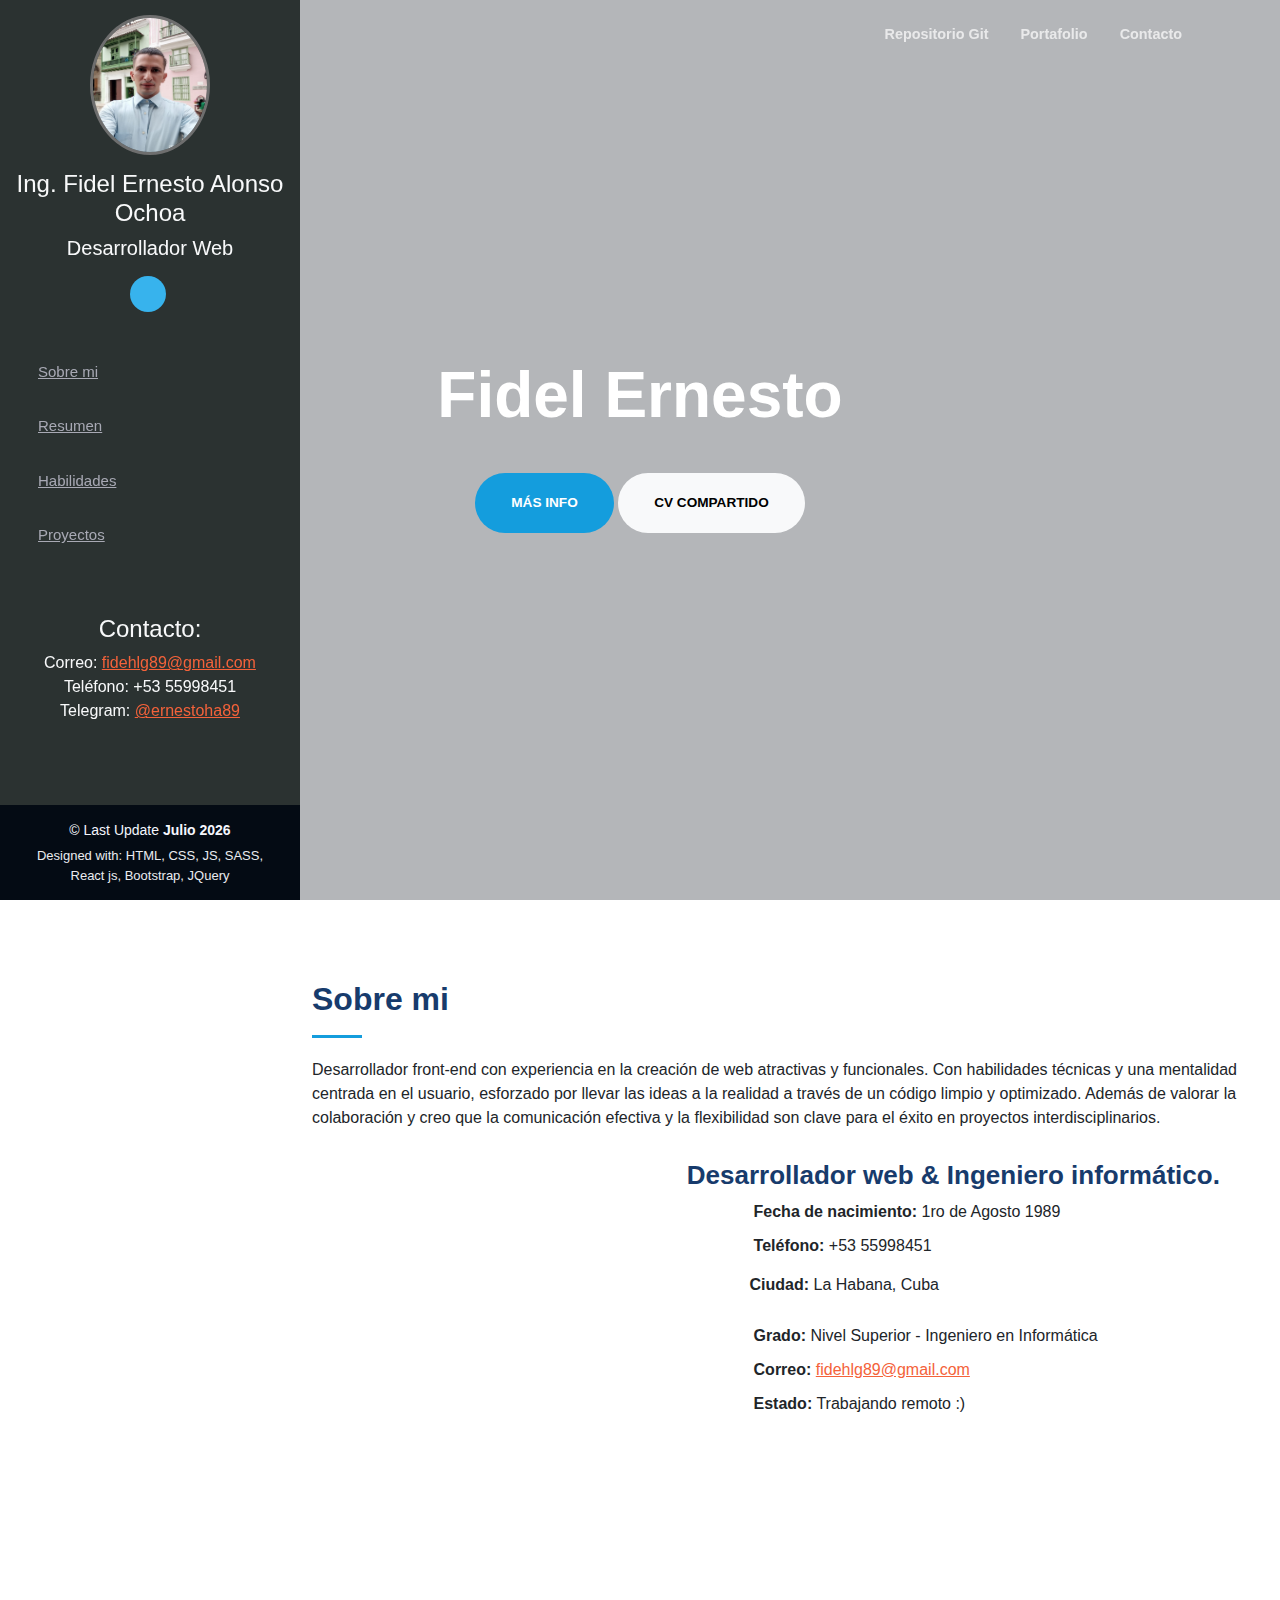
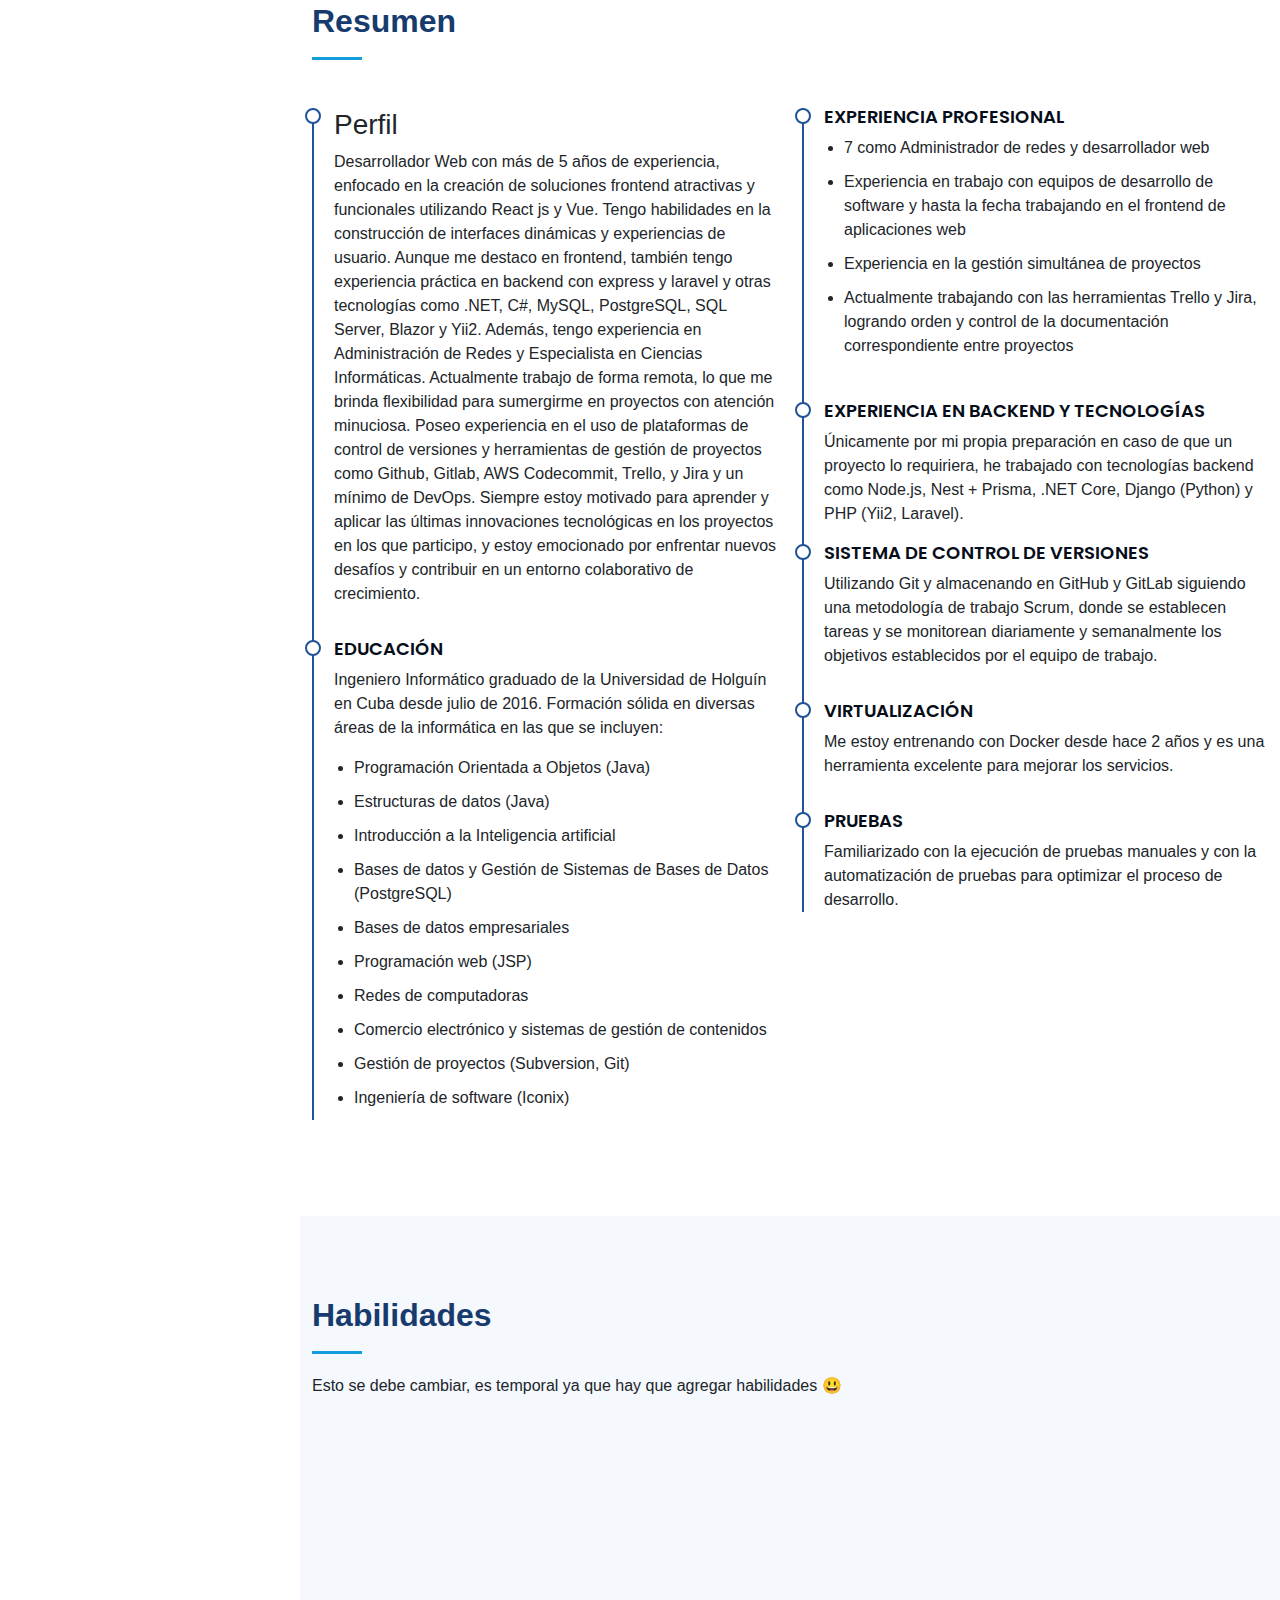
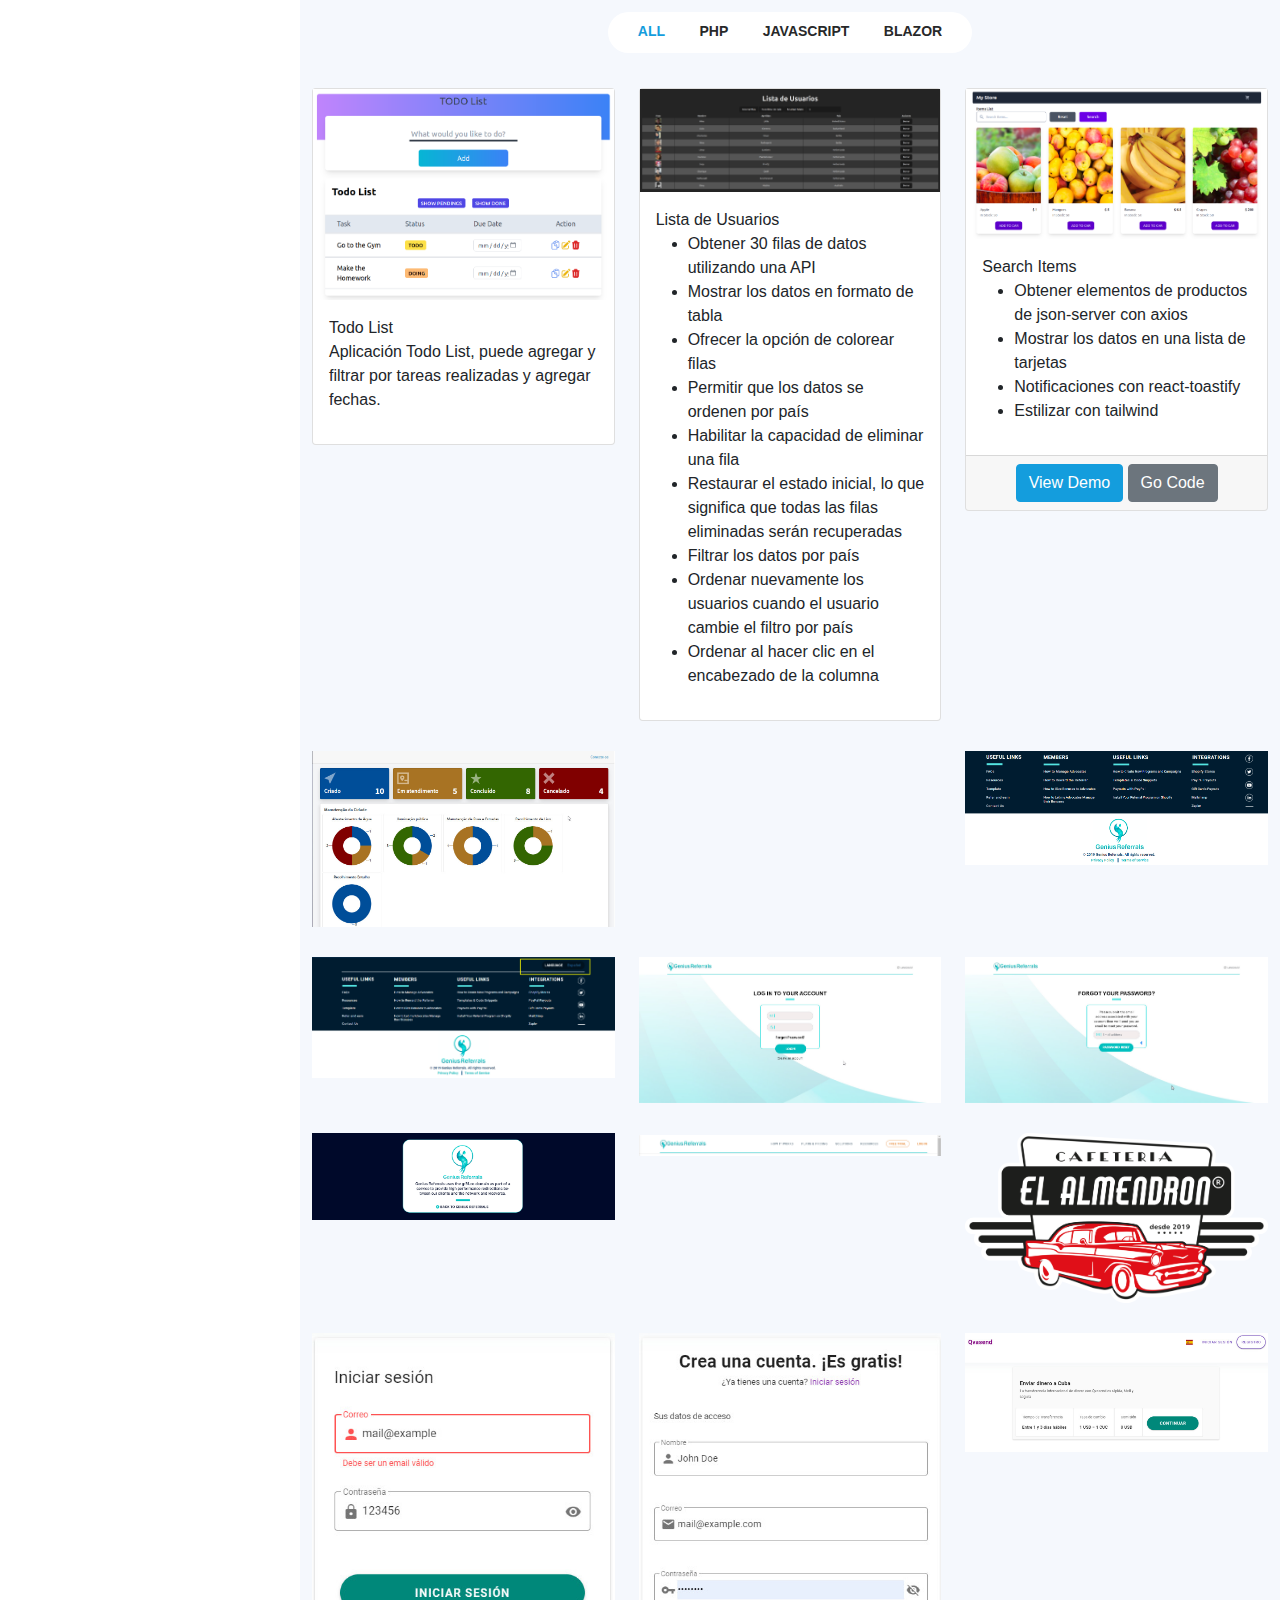
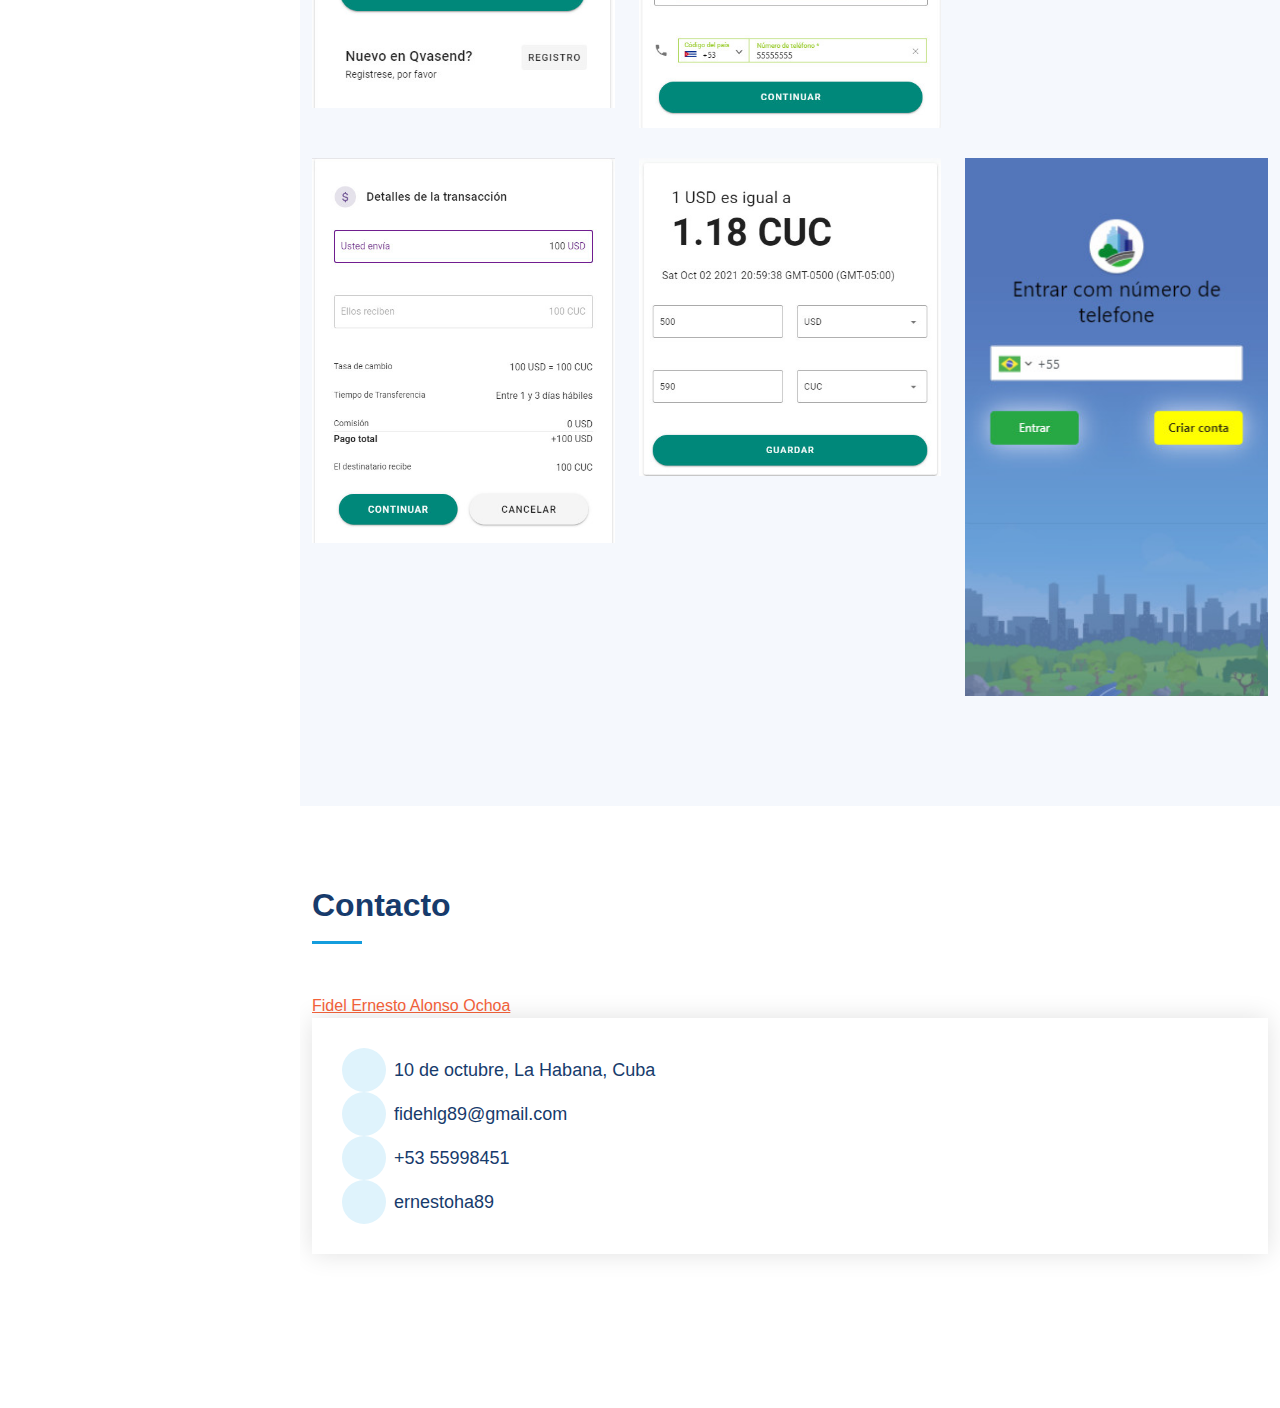
==== commit 13e851d8: "feat: check devtools details" ====
--- a/index.html
+++ b/index.html
@@ -82,15 +82,15 @@
       <div class="profile">
         <!-- Change for profile picture -->
         <img src="./assets/img/profile.jpeg" alt="" class="img-fluid rounded-circle" />
-        <h1 class="text-light text-center">
-          <a href="index.html">Ing. Fidel Ernesto Alonso Ochoa</a>
-        </h1>
-        <h4 class="text-light text-center font-weight-bold">
+        <h4 class="text-light text-center">
+          Ing. Fidel Ernesto Alonso Ochoa
+        </h4>
+        <h5 class="text-light text-center font-weight-bold">
           Desarrollador Web
-        </h4>
+        </h5>
 
         <div class="social-links mt-3 text-center">
-          <a href="https://www.linkedin.com/in/ernestoha89/" class="linkedin"><i class="bx bxl-linkedin"></i></a>
+          <a href="https://www.linkedin.com/in/ernestoha89/" class="linkedin" aria-label="Fidel Ernesto linkedin link"><i class="bx bxl-linkedin"></i></a>
         </div>
       </div>
 
@@ -124,7 +124,7 @@
   <!-- End Header -->
 
   <!-- ======= Hero Section ======= -->
-  <section id="hero" class="d-flex flex-column justify-content-center align-items-center">
+  <section id="hero" role="hero-section" class="d-flex flex-column justify-content-center align-items-center">
     <div class="hero-container text-center" data-aos="fade-in">
       <h1>Fidel Ernesto</h1>
       <p>
@@ -221,7 +221,7 @@
         <div class="row">
           <div class="col-lg-6" data-aos="fade-up">
             <div class="resume-item">
-              <h4>Perfil</h4>
+              <h3>Perfil</h3>
               <p>
                 Desarrollador Web con más de 5 años de experiencia, enfocado en la creación de soluciones
                 frontend atractivas y funcionales utilizando React js y Vue. Tengo habilidades en la
@@ -648,7 +648,7 @@
   </main>
   <!-- End #main -->
 
-  <a href="#" class="back-to-top"><i class="icofont-simple-up"></i></a>
+  <a href="#" class="back-to-top" aria-label="back-to-top"><i class="icofont-simple-up"></i></a>
 
   <!-- ======= Footer ======= -->
   <footer id="footer">
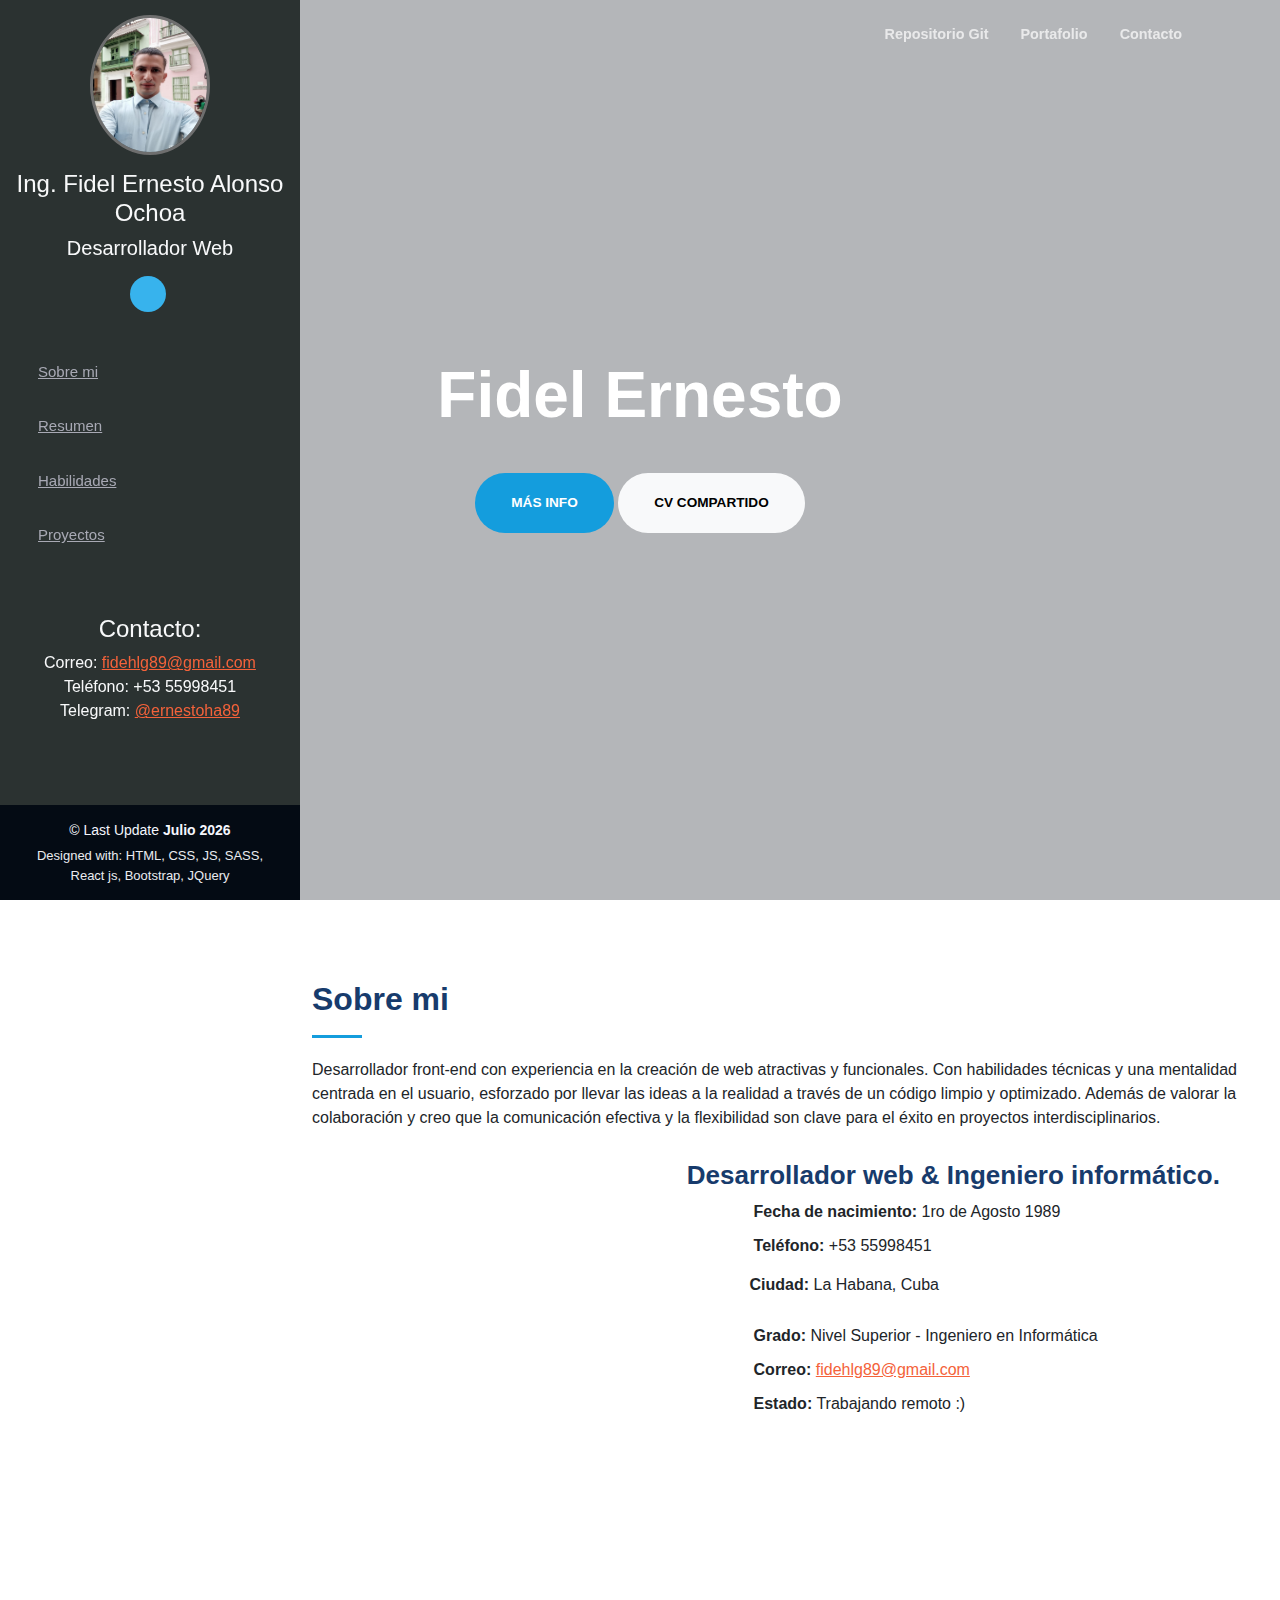
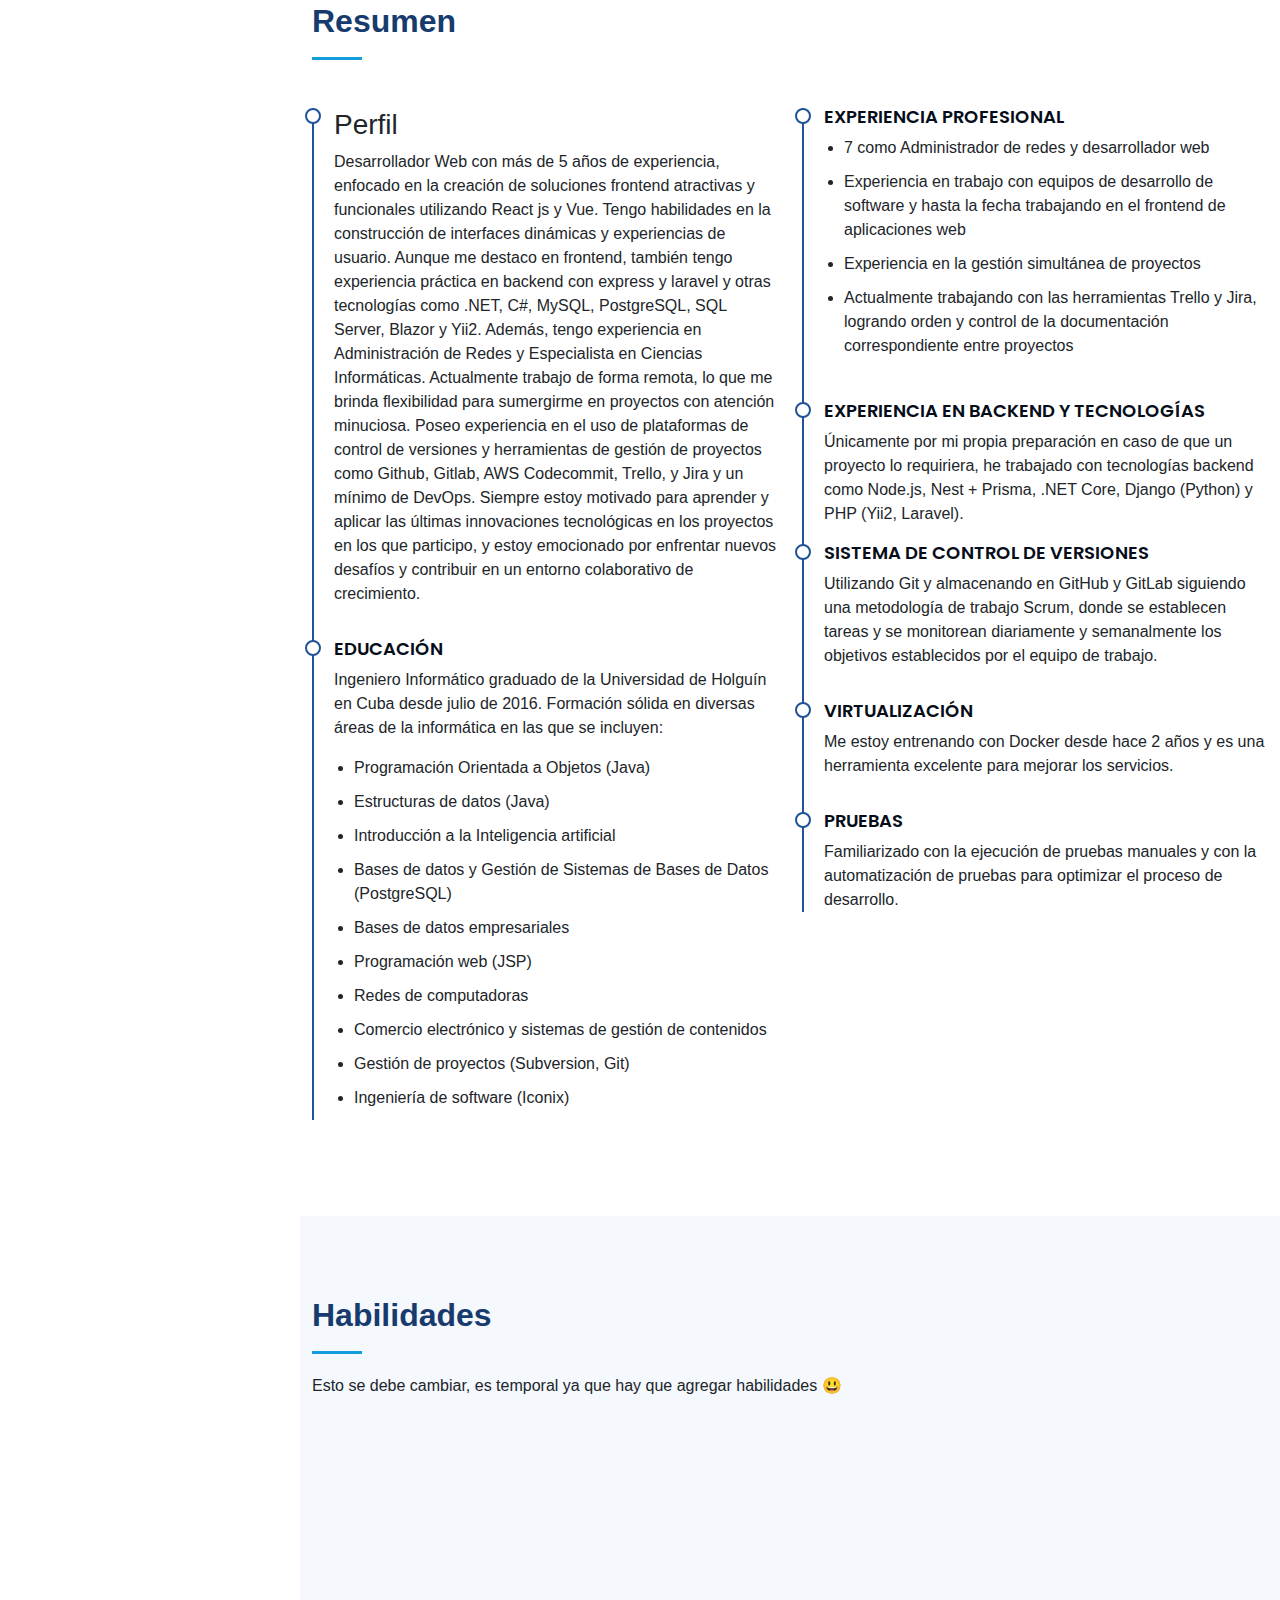
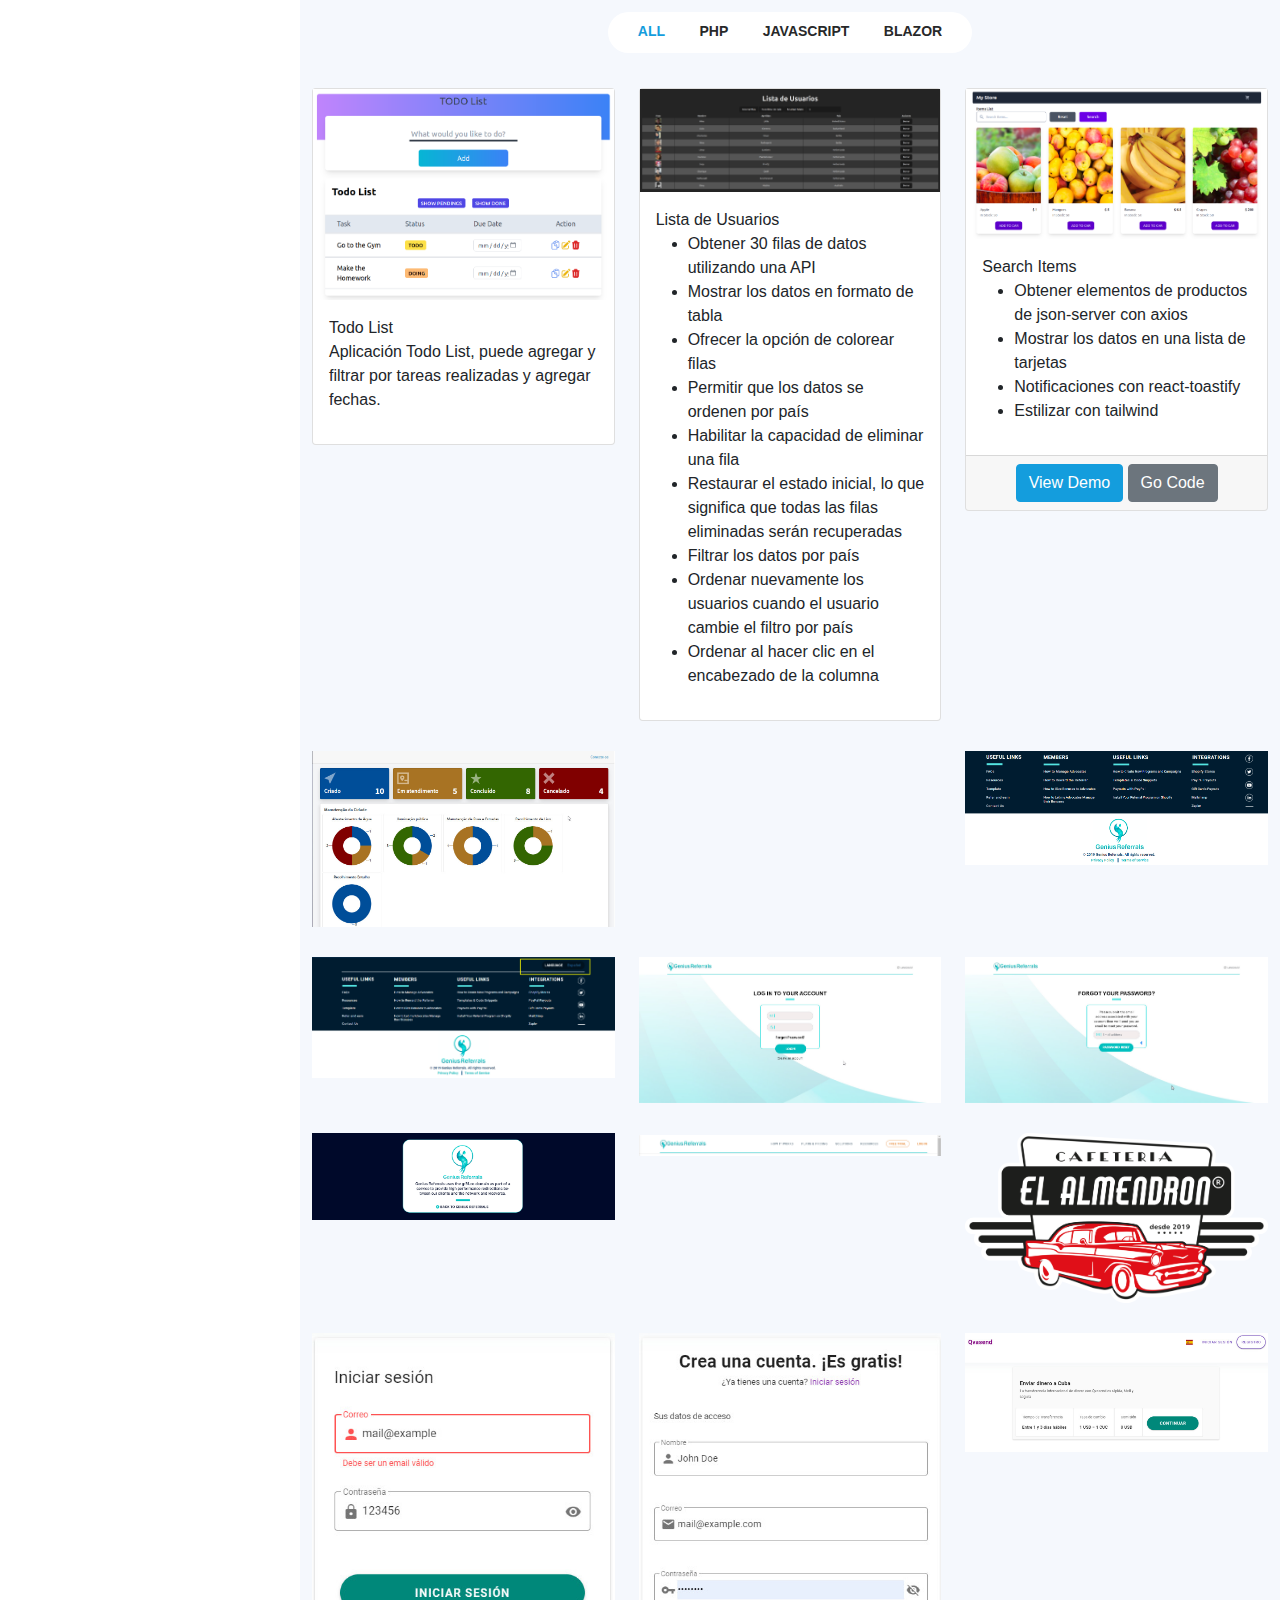
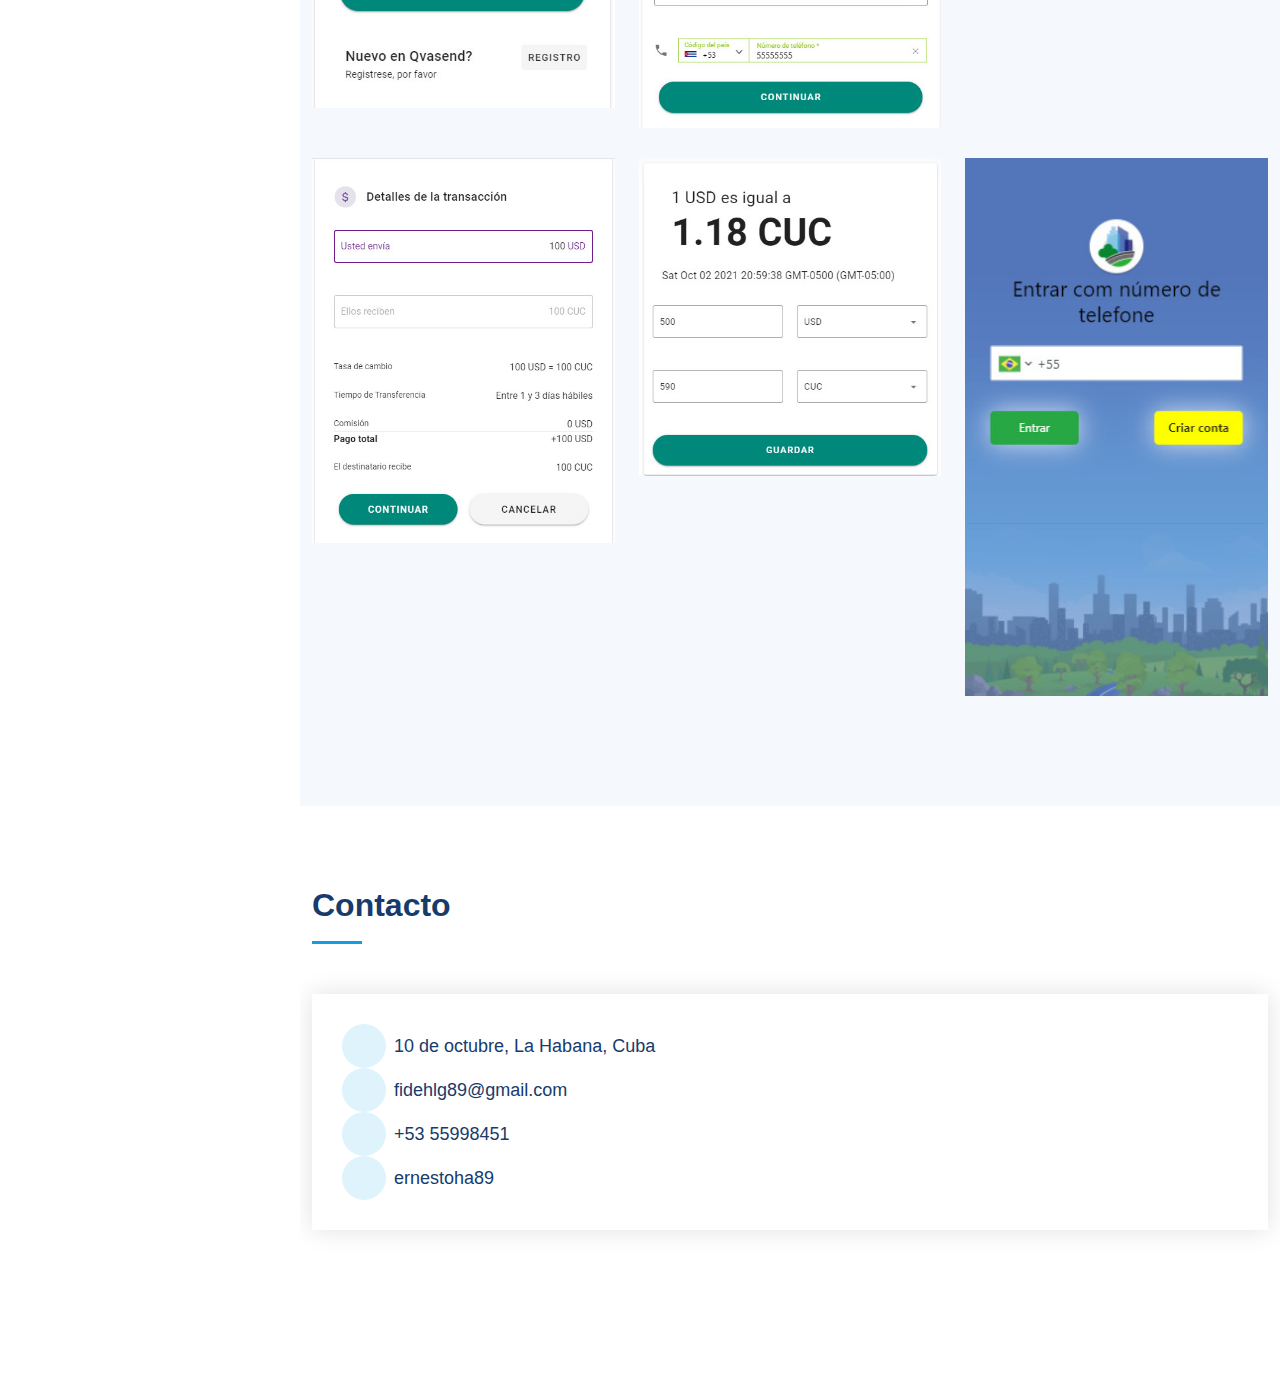
==== commit 1c8d67e4: "chore: Removing linkeding badge" ====
--- a/index.html
+++ b/index.html
@@ -600,14 +600,6 @@
             Quia fugiat sit in iste officiis commodi quidem hic quas.
           </p> -->
         </div>
-        <div class="row" data-aos="fade-in">
-          <div class="badge-base LI-profile-badge" data-locale="es_ES" data-size="large" data-theme="light"
-            data-type="HORIZONTAL" data-vanity="ernesto-alonso-ochoa-831a56239" data-version="v1">
-            <a class="badge-base__link LI-simple-link" href="https://www.linkedin.com/in/ernestoha89/">
-              Fidel Ernesto Alonso Ochoa
-            </a>
-          </div>
-        </div>
 
         <div class="row" data-aos="fade-in">
           <div class="d-flex align-items-stretch mb-4">
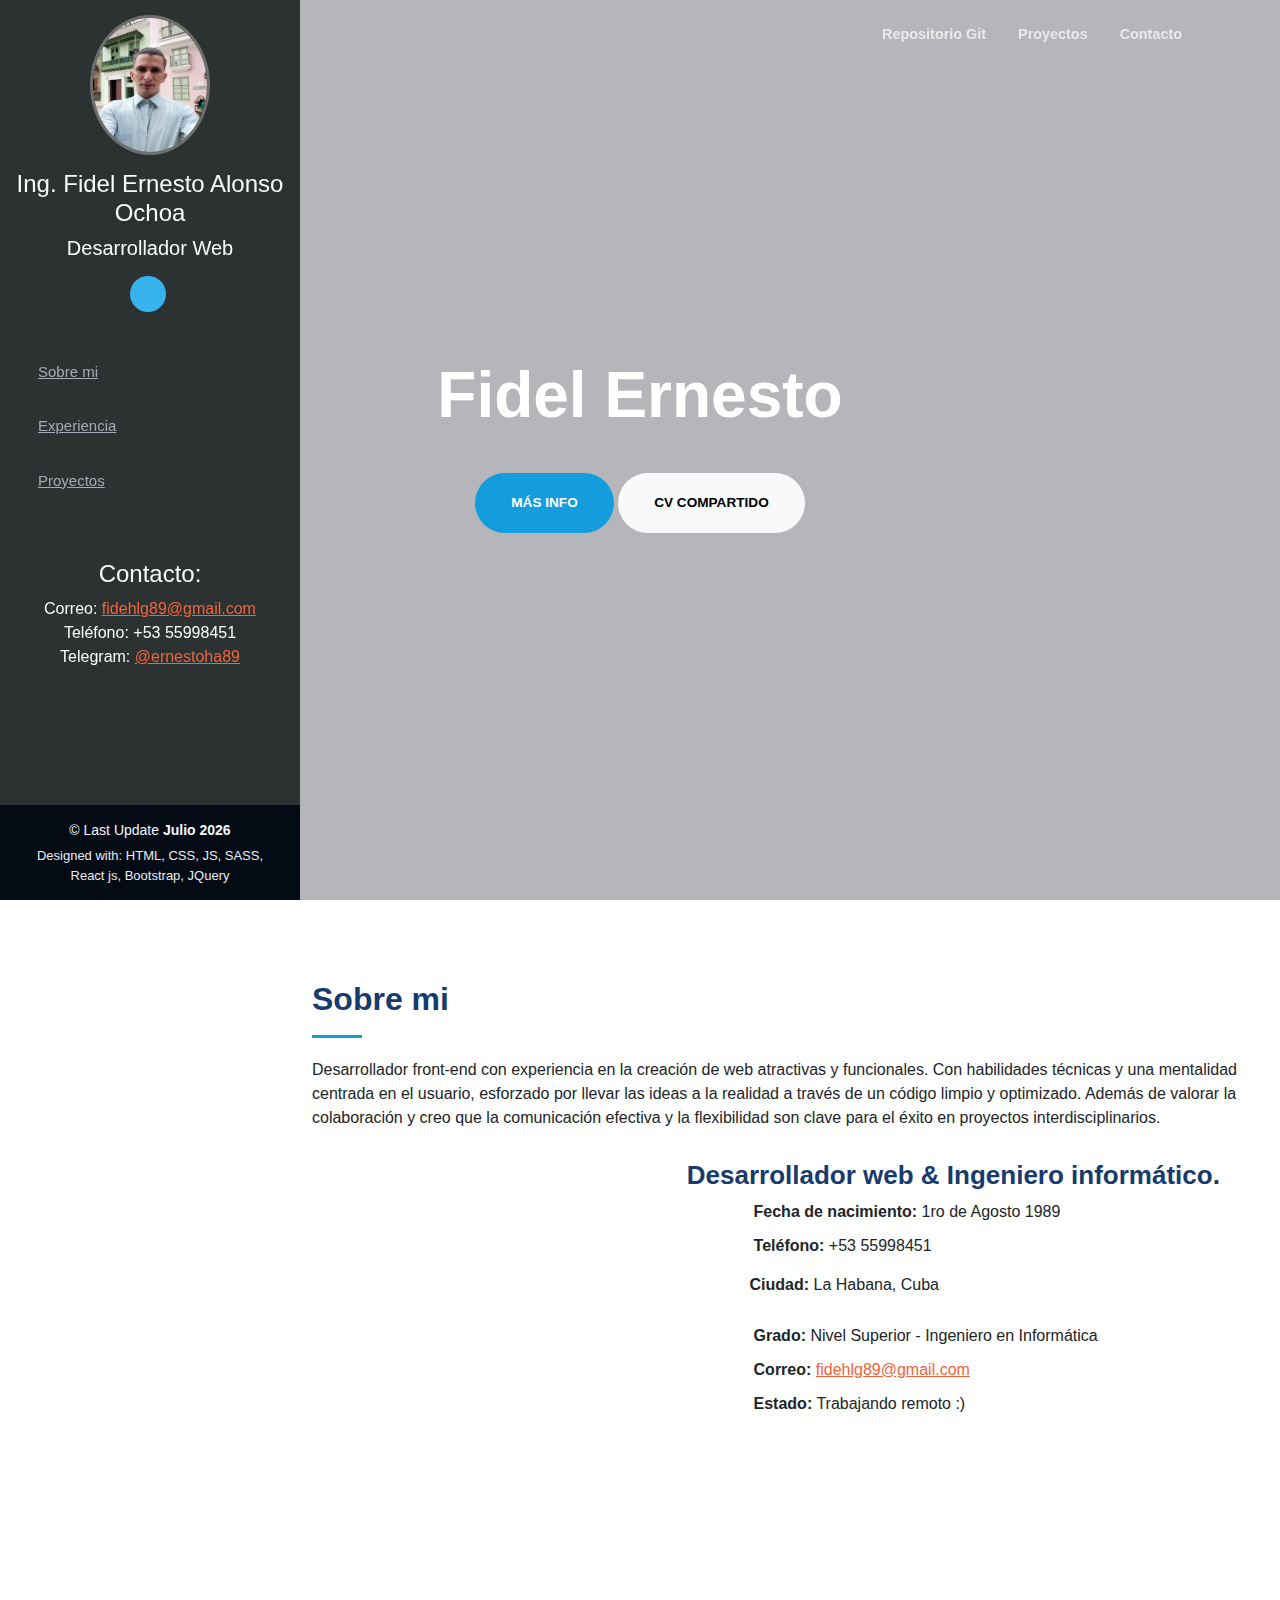
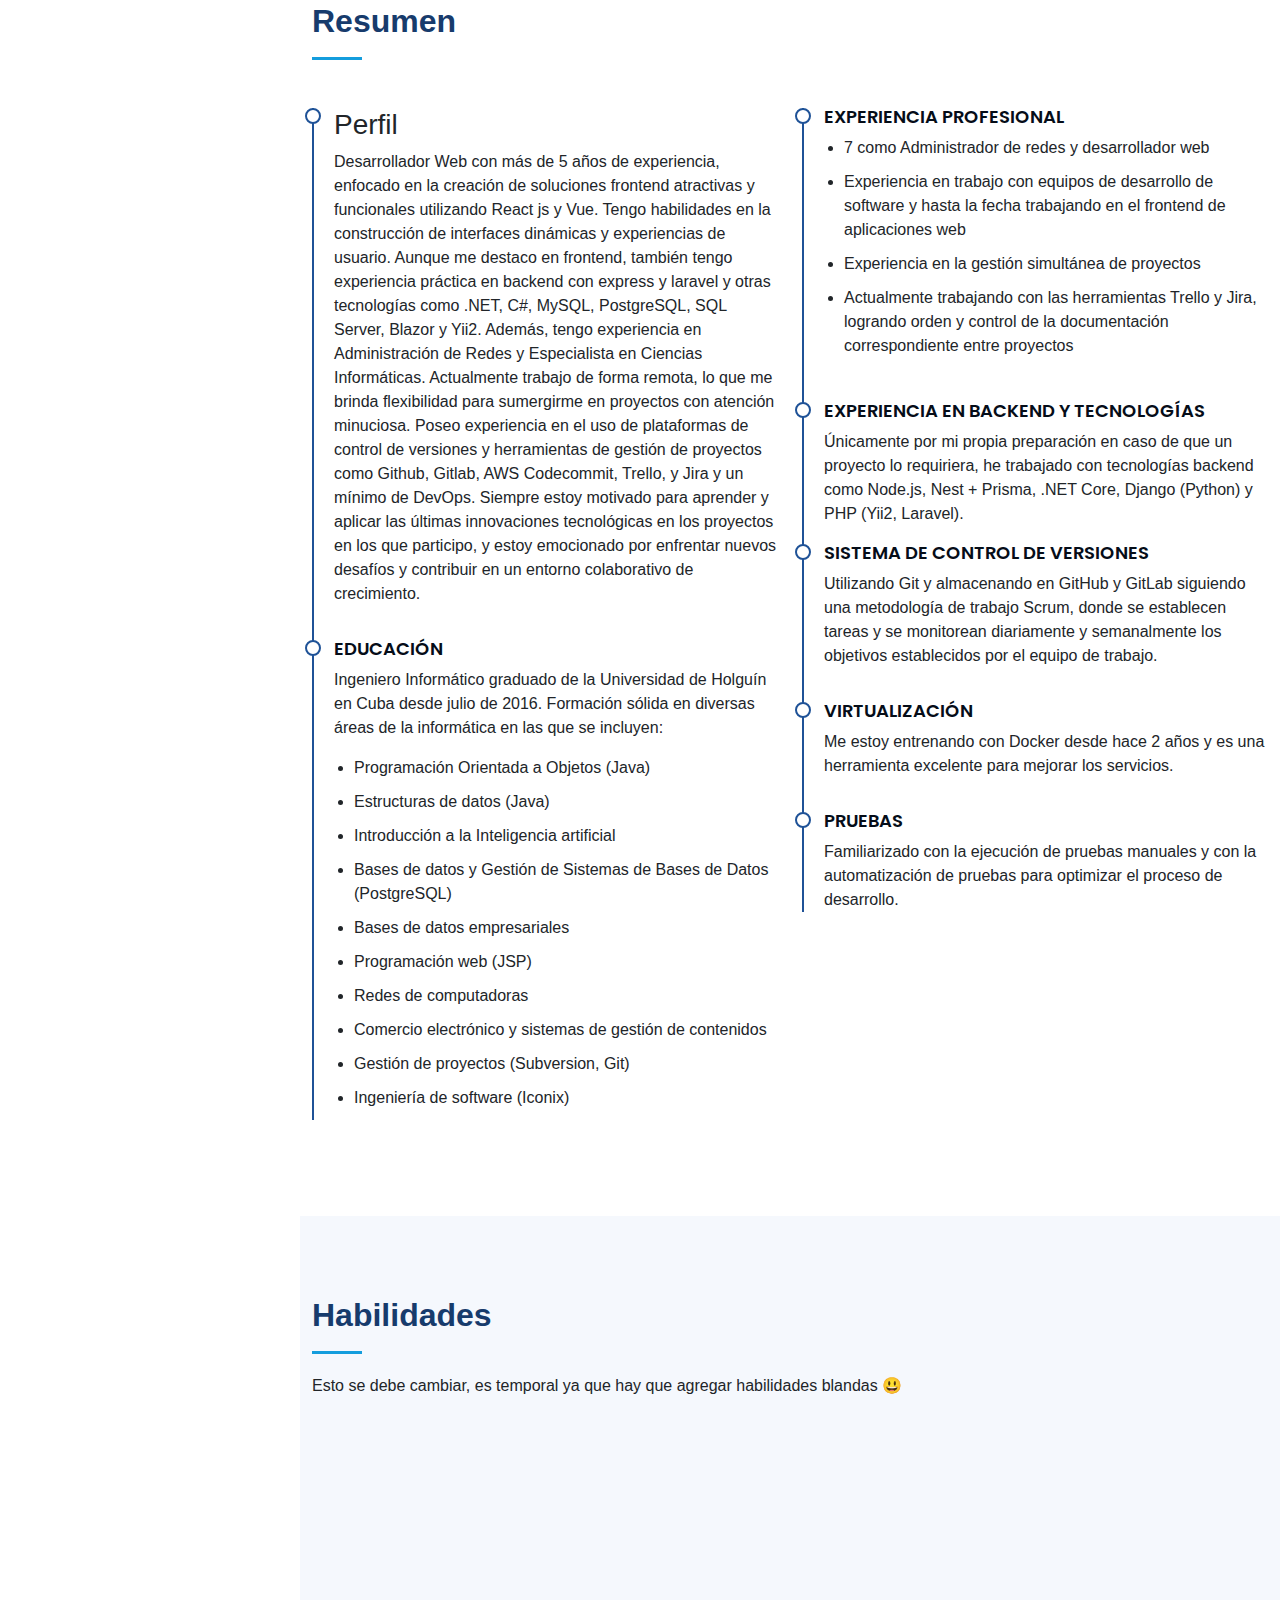
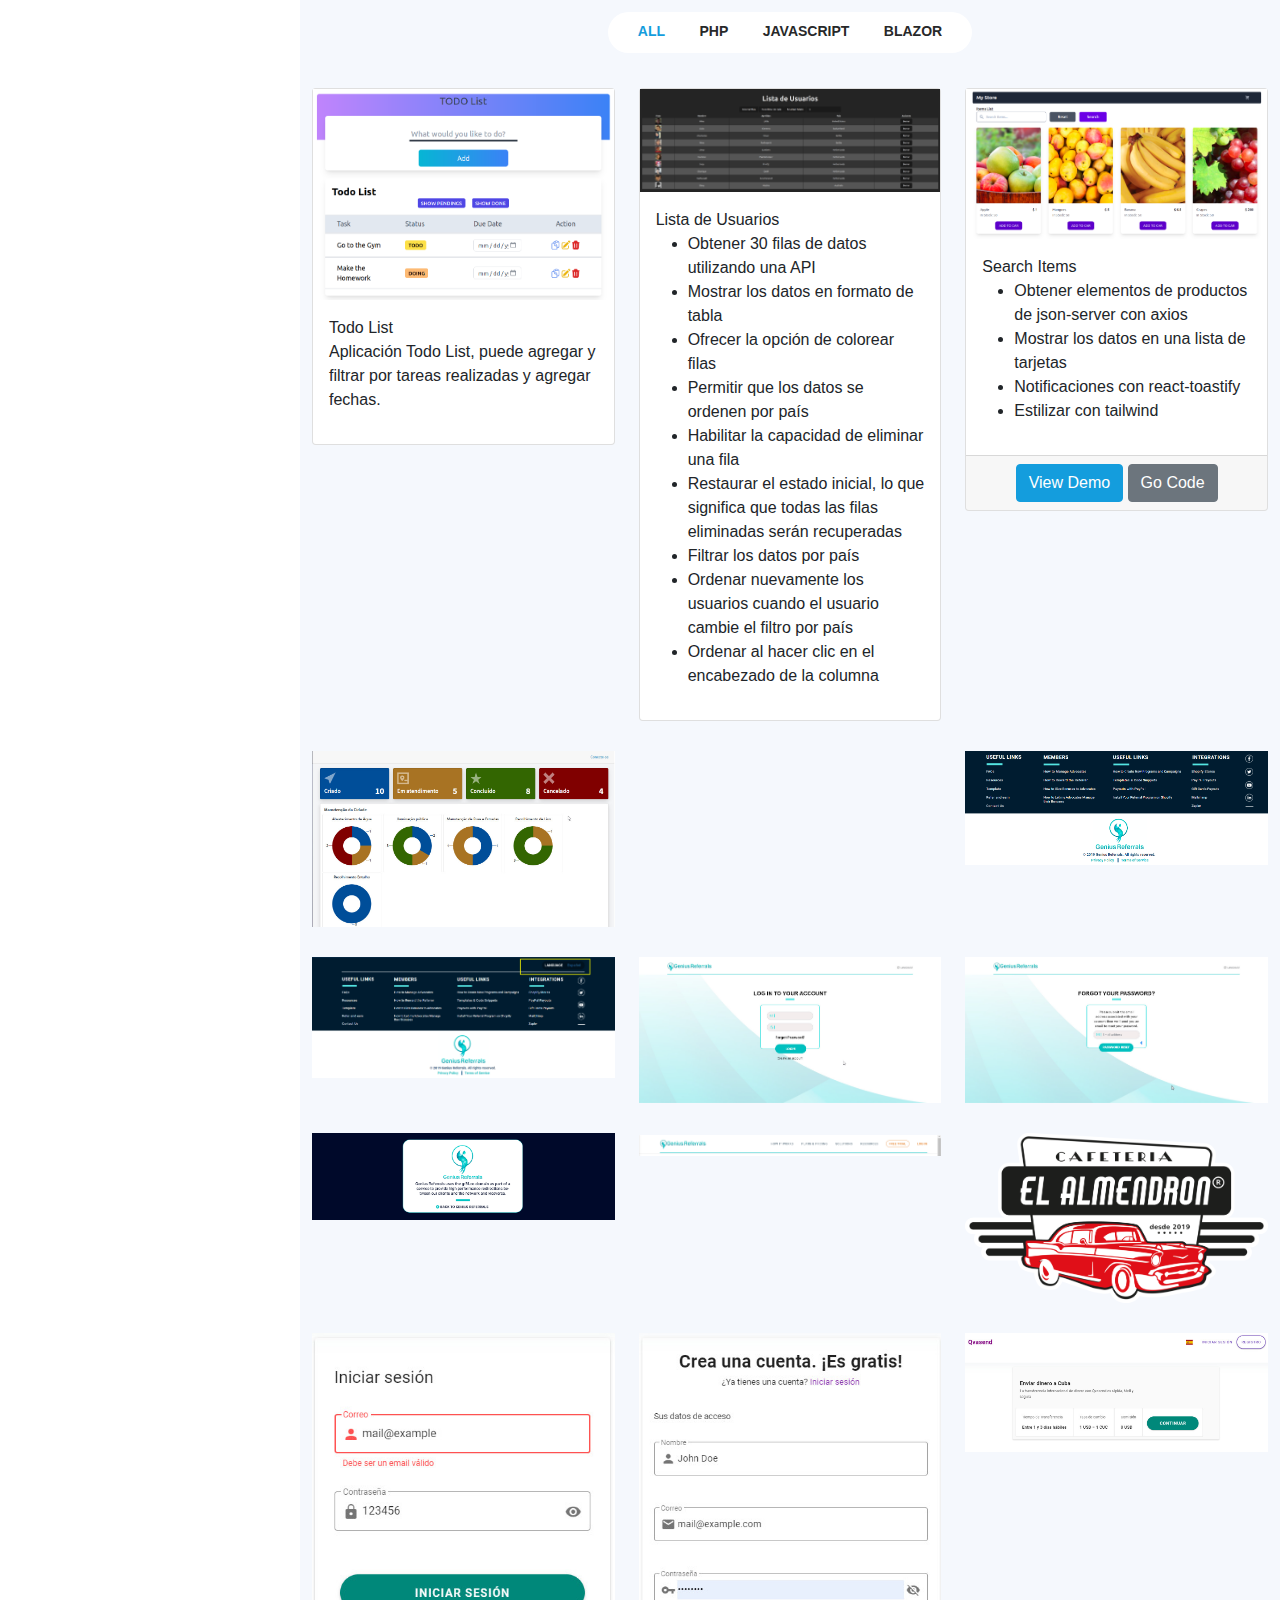
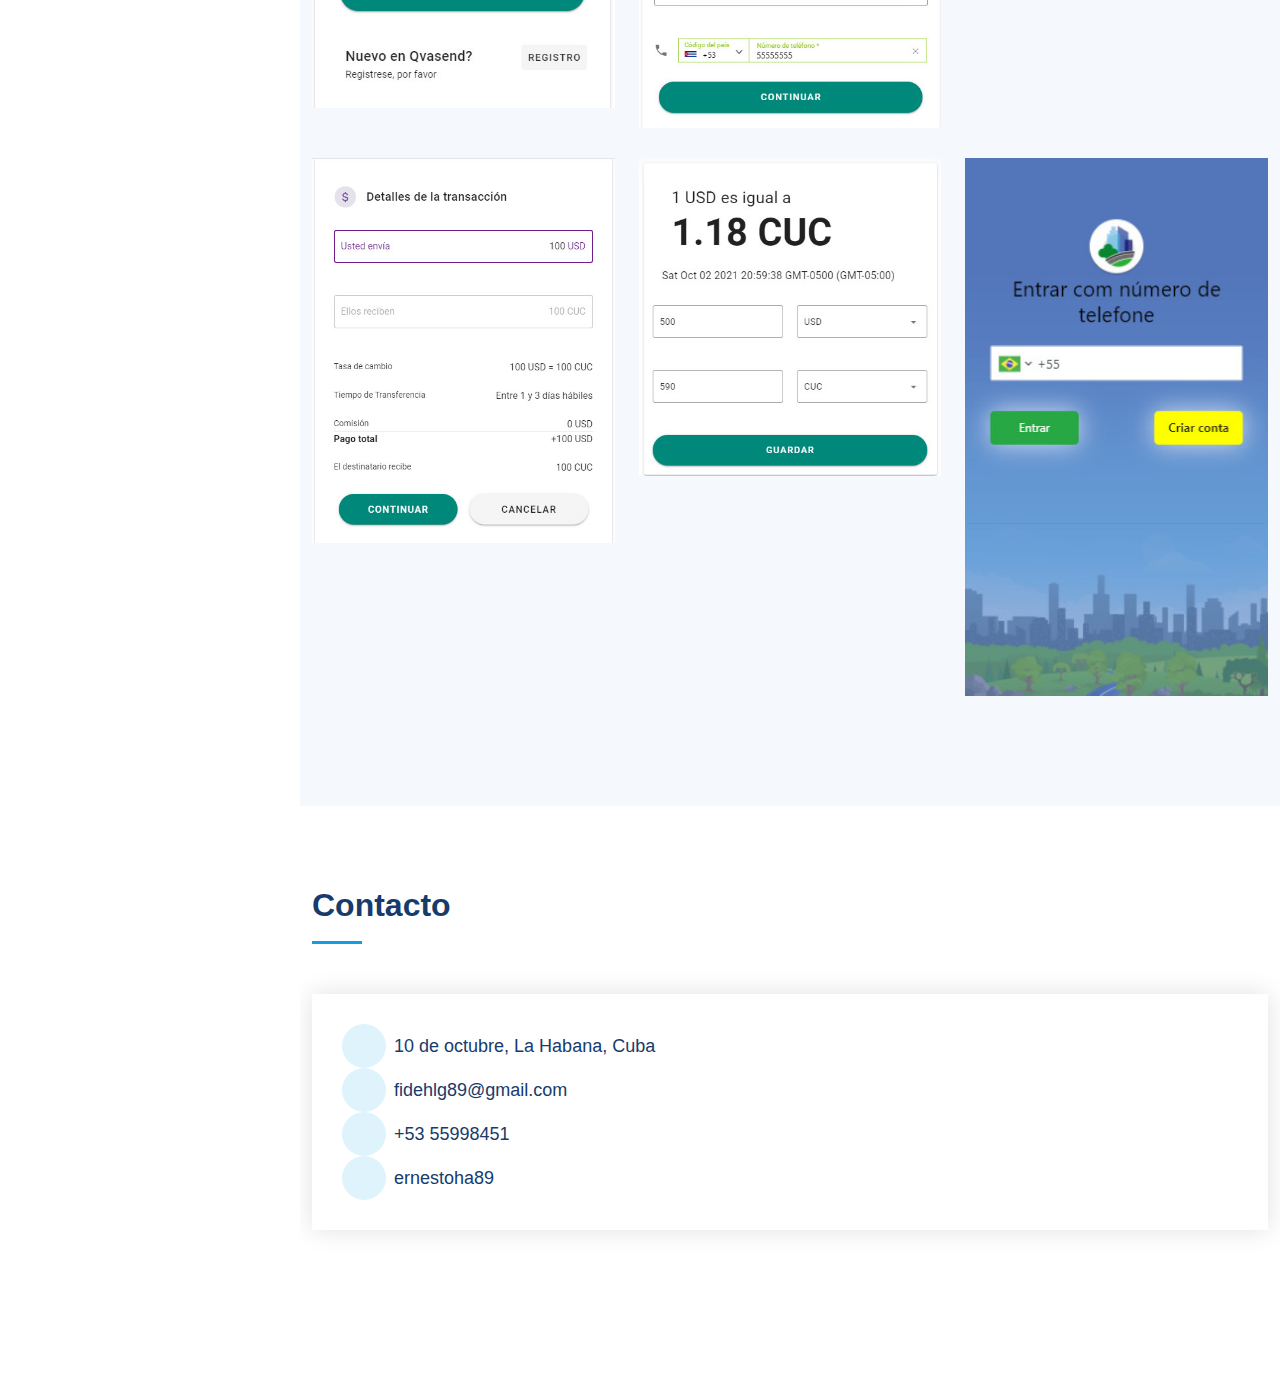
==== commit 85c3e1d4: "chore(index.html): update navigation links and section titles fix(index.html): fix typo in navigatio" ====
--- a/index.html
+++ b/index.html
@@ -60,7 +60,7 @@
             <a class="nav-link" href="https://github.com/fidehlg89/" target="_blank">Repositorio Git</a>
           </li>
           <li class="nav-item">
-            <a class="nav-link" href="#portfolio">Portafolio</a>
+            <a class="nav-link" href="#portfolio">Proyectos</a>
           </li>
           <li class="nav-item">
             <a class="nav-link" href="#contact">Contacto</a>
@@ -100,11 +100,11 @@
             <a href="#about"><i class="bx bx-user"></i> <span>Sobre mi</span></a>
           </li>
           <li class="text-center">
-            <a href="#resume"><i class="bx bx-file-blank"></i> <span>Resumen</span></a>
+            <a href="#resume"><i class="bx bx-file-blank"></i> <span>Experiencia</span></a>
           </li>
-          <li class="text-center">
+          <!-- <li class="text-center">
             <a href="#skills"><i class="bx bx-book"></i> <span>Habilidades</span></a>
-          </li>
+          </li> -->
           <li class="text-center">
             <a href="#portfolio"><i class="bx bx-book-content"></i>Proyectos</a>
           </li class="text-center">
@@ -305,7 +305,7 @@
       <div class="container">
         <div class="section-title">
           <h2>Habilidades</h2>
-          <p>Esto se debe cambiar, es temporal ya que hay que agregar habilidades 😃</p>
+          <p>Esto se debe cambiar, es temporal ya que hay que agregar habilidades blandas 😃</p>
         </div>
 
         <div class="skills-content">
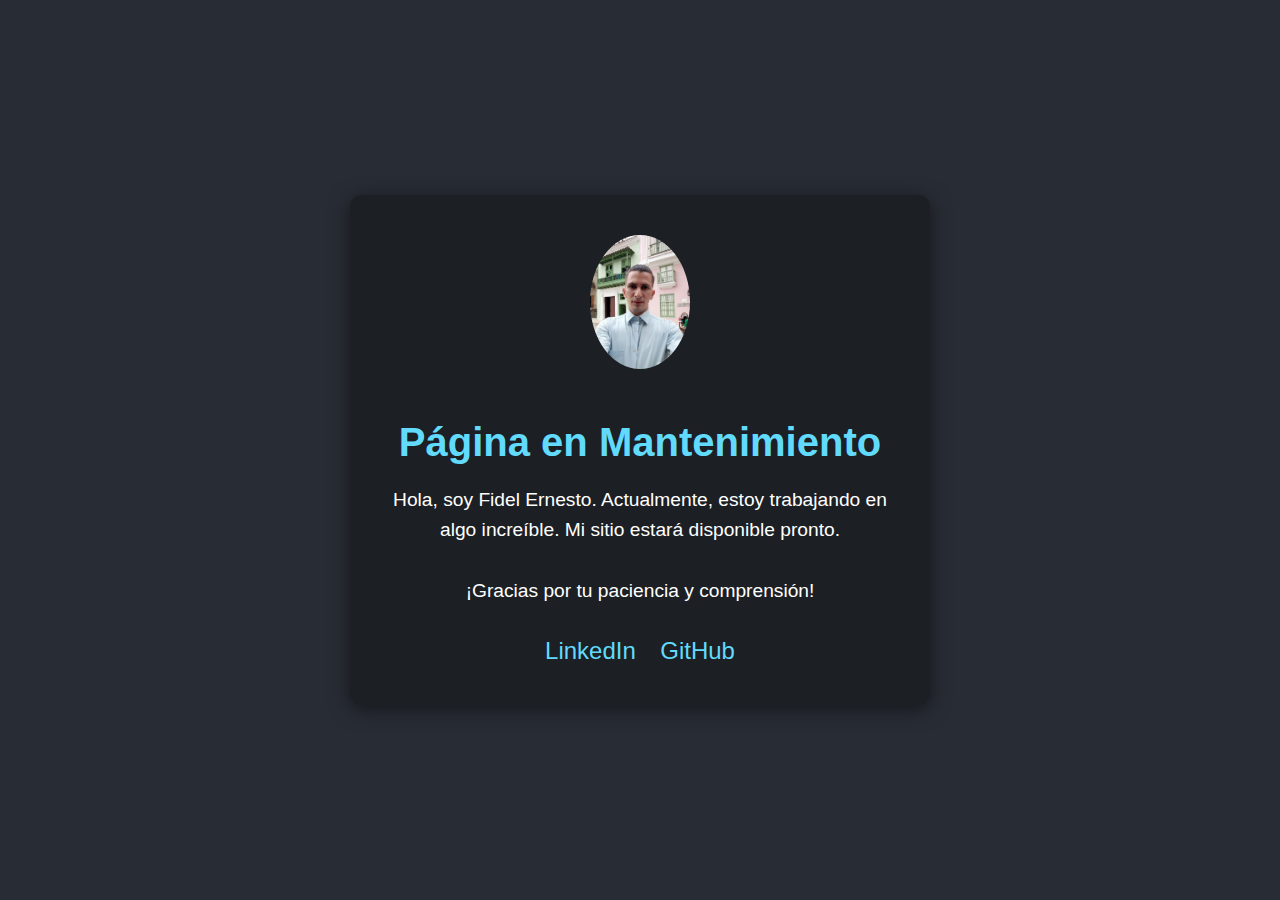
==== commit 5cc4ca2d: "maintenance page" ====
--- a/index.html
+++ b/index.html
@@ -1,691 +1,69 @@
 <!DOCTYPE html>
-<html lang="en">
-
+<html lang="es">
 <head>
-  <meta charset="utf-8" />
-  <meta content="width=device-width, initial-scale=1.0" name="viewport" />
-  <meta property="og:title" content="Fidel Ernesto - Desarrollador web frontend" />
-  <meta property="og:description" content="Explora mi portafolio para conocer mis proyectos y habilidades." />
-
-  <!-- Favicons -->
-  <link
-    href="[data-uri]"
-    rel="icon" />
-  <link href="assets/img/apple-touch-icon.png" rel="apple-touch-icon" />
-
-  <!-- Google Fonts -->
-  <link
-    href="https://fonts.googleapis.com/css?family=Open+Sans:300,300i,400,400i,600,600i,700,700i|Raleway:300,300i,400,400i,500,500i,600,600i,700,700i|Poppins:300,300i,400,400i,500,500i,600,600i,700,700i"
-    rel="stylesheet" />
-
-  <!-- Vendor CSS Files -->
-  <link href="assets/vendor/bootstrap/css/bootstrap.min.css" rel="stylesheet" />
-  <link href="assets/vendor/icofont/icofont.min.css" rel="stylesheet" />
-  <link href="assets/vendor/boxicons/css/boxicons.min.css" rel="stylesheet" />
-  <link href="assets/vendor/venobox/venobox.css" rel="stylesheet" />
-  <link href="assets/vendor/owl.carousel/assets/owl.carousel.min.css" rel="stylesheet" />
-  <link href="assets/vendor/aos/aos.css" rel="stylesheet" />
-
-  <!-- Template Main CSS File -->
-  <link href="assets/css/style.css" rel="stylesheet" />
-  <link href="assets/css/mystyles.css" rel="stylesheet" />
-  <link href="assets/css/style2.css" rel="stylesheet" />
-
-  <!-- <script src="./assets/js/vue.global.js"></script> -->
-  <script crossorigin src="assets/js/react/react.development.js"></script>
-  <script crossorigin src="assets/js/react/react-dom.development.js"></script>
-
-  <script src="https://platform.linkedin.com/badges/js/profile.js" async defer type="text/javascript"></script>
-
-  <script>
-    function getLongDate() {
-      var months = ["Enero", "Febrero", "Marzo", "Abril", "Mayo", "Junio", "Julio", "Agosto", "Septiembre", "Octubre", "Noviembre", "Diciembre"];
-      var today = new Date();
-      var monthName = months[today.getMonth()];
-      var year = today.getFullYear();
-      return monthName + " " + year;
-    }
-  </script>
-
-  <title>Fidel Ernesto - Web Developer</title>
-
+    <meta charset="UTF-8">
+    <meta name="viewport" content="width=device-width, initial-scale=1.0">
+    <title>Página en Mantenimiento</title>
+    <style>
+        body {
+            font-family: 'Helvetica Neue', Arial, sans-serif;
+            background-color: #282c34;
+            color: #ffffff;
+            text-align: center;
+            margin: 0;
+            padding: 0;
+            display: flex;
+            justify-content: center;
+            align-items: center;
+            height: 100vh;
+        }
+        .container {
+            background-color: #1c1f24;
+            padding: 40px;
+            border-radius: 12px;
+            box-shadow: 0 4px 20px rgba(0, 0, 0, 0.5);
+            max-width: 500px;
+            width: 90%;
+        }
+        h1 {
+            font-size: 2.5rem;
+            margin-bottom: 20px;
+            color: #61dafb;
+        }
+        p {
+            font-size: 1.2rem;
+            line-height: 1.6;
+            margin-bottom: 30px;
+        }
+        .logo {
+            border-radius: 100%;
+            max-width: 100px;
+            margin-bottom: 20px;
+        }
+        .social-icons {
+            margin-top: 20px;
+        }
+        .social-icons a {
+            margin: 0 10px;
+            color: #61dafb;
+            text-decoration: none;
+            font-size: 1.5rem;
+        }
+        .social-icons a:hover {
+            color: #ffffff;
+        }
+    </style>
 </head>
-
 <body>
-  <nav class="navbar navbar-expand navbar-light fixed-top py-4" id="mainNav">
     <div class="container">
-      <div class="collapse navbar-collapse" id="navbarResponsive">
-        <ul class="navbar-nav ms-auto my-2 my-lg-0 d-flex align-items-center">
-          <li class="nav-item">
-            <a class="nav-link" href="https://github.com/fidehlg89/" target="_blank">Repositorio Git</a>
-          </li>
-          <li class="nav-item">
-            <a class="nav-link" href="#portfolio">Proyectos</a>
-          </li>
-          <li class="nav-item">
-            <a class="nav-link" href="#contact">Contacto</a>
-          </li>
-          <li class="nav-item">
-            <!-- ======= Mobile nav toggle button ======= -->
-            <button type="button" class="mobile-nav-toggle">
-              <i class="icofont-navigation-menu"></i>
-            </button>
-          </li>
-        </ul>
-      </div>
+        <img src="./assets/img/profile.jpeg" alt="Fidel Ernesto" class="logo">
+        <h1>Página en Mantenimiento</h1>
+        <p>Hola, soy Fidel Ernesto. Actualmente, estoy trabajando en algo increíble. Mi sitio estará disponible pronto.</p>
+        <p>¡Gracias por tu paciencia y comprensión!</p>
+        <div class="social-icons">
+            <a href="https://www.linkedin.com/in/fidelernestoha89/" target="_blank">LinkedIn</a>
+            <a href="https://github.com/fidehlg89" target="_blank">GitHub</a>
+        </div>
     </div>
-  </nav>
-
-  <!-- ======= Header ======= -->
-  <header id="header">
-    <div class="d-flex flex-column">
-      <div class="profile">
-        <!-- Change for profile picture -->
-        <img src="./assets/img/profile.jpeg" alt="" class="img-fluid rounded-circle" />
-        <h4 class="text-light text-center">
-          Ing. Fidel Ernesto Alonso Ochoa
-        </h4>
-        <h5 class="text-light text-center font-weight-bold">
-          Desarrollador Web
-        </h5>
-
-        <div class="social-links mt-3 text-center">
-          <a href="https://www.linkedin.com/in/ernestoha89/" class="linkedin" aria-label="Fidel Ernesto linkedin link"><i class="bx bxl-linkedin"></i></a>
-        </div>
-      </div>
-
-      <nav class="nav-menu">
-        <ul>
-          <li class="text-center">
-            <a href="#about"><i class="bx bx-user"></i> <span>Sobre mi</span></a>
-          </li>
-          <li class="text-center">
-            <a href="#resume"><i class="bx bx-file-blank"></i> <span>Experiencia</span></a>
-          </li>
-          <!-- <li class="text-center">
-            <a href="#skills"><i class="bx bx-book"></i> <span>Habilidades</span></a>
-          </li> -->
-          <li class="text-center">
-            <a href="#portfolio"><i class="bx bx-book-content"></i>Proyectos</a>
-          </li class="text-center">
-        </ul>
-      </nav>
-
-      <div class="text-light text-center pt-lg-5">
-        <h4 class="font-weight-bold">Contacto:</h4>
-        <p class="m-0">Correo: <a href="mailto:fidehlg89@gmail.com"
-            aria-label="Enviar correo electrónico a Fidel Ernesto">fidehlg89@gmail.com</a>
-        </p>
-        <p class="m-0">Teléfono: +53 55998451</p>
-        <p class="m-0">Telegram: <a href="https://t.me/ernestoha89" aria-label="Enviar mensaje a Fidel Ernesto">@ernestoha89</a></p>
-      </div>
-    </div>
-  </header>
-  <!-- End Header -->
-
-  <!-- ======= Hero Section ======= -->
-  <section id="hero" role="hero-section" class="d-flex flex-column justify-content-center align-items-center">
-    <div class="hero-container text-center" data-aos="fade-in">
-      <h1>Fidel Ernesto</h1>
-      <p>
-        <span class="typed"
-          data-typed-items="Desarrollador web, Programador Frontend, Programador Backend, Desarrollador Wordpress, Ingeniero de Software"></span>
-      </p>
-      <a class="btn btn-primary btn-xl text-white" href="#resume">Más Info</a>
-      <a class="btn btn-light btn-xl"
-        href="https://drive.google.com/drive/folders/1llfel6sScdykH0UIw3GZXWu3O2u4y_ru?usp=sharing">CV Compartido</a>
-    </div>
-  </section>
-  <!-- End Hero -->
-
-  <main id="main">
-    <!-- ======= About Section ======= -->
-    <section id="about" class="about">
-      <article class="container">
-        <div class="section-title">
-          <h2>Sobre mi</h2>
-          <p class="font-italic">
-            Desarrollador front-end con experiencia en la creación de web atractivas y funcionales. Con
-            habilidades técnicas y una mentalidad centrada en el usuario, esforzado por llevar las ideas a la
-            realidad a través de un código limpio y optimizado. Además de valorar la colaboración y creo que la
-            comunicación efectiva y la flexibilidad son clave para el éxito en proyectos interdisciplinarios.
-          </p>
-        </div>
-
-        <div class="row">
-          <div class="col-lg-4" data-aos="fade-right">
-            <img
-              src="https://st2.depositphotos.com/1032577/5312/i/950/depositphotos_53128333-stock-photo-about-me-sign.jpg"
-              class="img-fluid" alt="" />
-          </div>
-          <div class="col-lg-8 pt-4 pt-lg-0 content" data-aos="fade-left">
-            <h3 class="text-center">Desarrollador web &amp; Ingeniero informático.</h3>
-            <!-- <p class="font-italic">
-              Lorem ipsum dolor sit amet, consectetur adipiscing elit, sed do
-              eiusmod tempor incididunt ut labore et dolore magna aliqua.
-            </p> -->
-            <div class="row d-flex justify-content-center">
-              <div class="col-lg-8 col-md-6">
-                <ul>
-                  <li class="d-flex gap-1">
-                    <i class="icofont-rounded-right"></i>
-                    <span><strong>Fecha de nacimiento:</strong> 1ro de Agosto 1989</span>
-                  </li>
-                  <!-- <li>
-                      <i class="icofont-rounded-right"></i>
-                      <strong>Website:</strong>
-                      <a href="https://fidehlg89.github.io/landing-page/">Click here</a>
-                    </li> -->
-                  <li class="d-flex gap-1">
-                    <i class="icofont-rounded-right"></i>
-                    <span><strong>Teléfono:</strong> +53 55998451</span>
-
-                  </li>
-                  <li>
-                    <i class="icofont-rounded-right"></i>
-                    <span><strong>Ciudad:</strong> La Habana, Cuba</span>
-                  </li>
-                </ul>
-              </div>
-              <div class="col-lg-8 col-md-6">
-                <ul>
-                  <li class="d-flex gap-1">
-                    <i class="icofont-rounded-right"></i>
-                    <span><strong>Grado: </strong>Nivel Superior - Ingeniero en Informática</span>
-                  </li>
-                  <li class="d-flex gap-1">
-                    <i class="icofont-rounded-right"></i>
-                    <span><strong>Correo: </strong>
-                      <a href="mailto:fidehlg89@gmail.com">fidehlg89@gmail.com</a></span>
-                  </li>
-                  <li class="d-flex gap-1">
-                    <i class="icofont-rounded-right"></i>
-                    <span><strong>Estado:</strong> Trabajando remoto :)</span>
-                  </li>
-                </ul>
-              </div>
-            </div>
-          </div>
-        </div>
-      </article>
-    </section>
-    <!-- End About Section -->
-
-    <!-- ======= Resume Section ======= -->
-    <section id="resume" class="resume">
-      <div class="container">
-        <div class="section-title">
-          <h2>Resumen</h2>
-        </div>
-
-        <div class="row">
-          <div class="col-lg-6" data-aos="fade-up">
-            <div class="resume-item">
-              <h3>Perfil</h3>
-              <p>
-                Desarrollador Web con más de 5 años de experiencia, enfocado en la creación de soluciones
-                frontend atractivas y funcionales utilizando React js y Vue. Tengo habilidades en la
-                construcción de interfaces dinámicas y experiencias de usuario. Aunque me destaco en frontend, también
-                tengo experiencia práctica en backend con express y laravel y otras tecnologías como .NET, C#,
-                MySQL, PostgreSQL, SQL Server, Blazor y Yii2. Además, tengo experiencia en Administración
-                de Redes y Especialista en Ciencias Informáticas. Actualmente trabajo de forma remota, lo que me brinda
-                flexibilidad para sumergirme en proyectos con atención minuciosa. Poseo experiencia en el uso de
-                plataformas de control de versiones y herramientas de gestión de proyectos como Github, Gitlab, AWS
-                Codecommit, Trello, y Jira y un mínimo de DevOps. Siempre estoy motivado para aprender y aplicar las
-                últimas innovaciones tecnológicas en los proyectos en los que participo, y estoy emocionado por
-                enfrentar nuevos desafíos y contribuir en un entorno colaborativo de crecimiento.
-              </p>
-            </div>
-            <div class="resume-item">
-              <h4>Educación</h4>
-              <p>
-                Ingeniero Informático graduado de la Universidad de Holguín en Cuba desde julio de 2016.
-                Formación sólida en diversas áreas de la informática en las que se incluyen:
-              </p>
-              <ul>
-                <li>Programación Orientada a Objetos (Java)</li>
-                <li>Estructuras de datos (Java)</li>
-                <li>Introducción a la Inteligencia artificial</li>
-                <li>Bases de datos y Gestión de Sistemas de Bases de Datos (PostgreSQL)</li>
-                <li>Bases de datos empresariales</li>
-                <li>Programación web (JSP)</li>
-                <li>Redes de computadoras</li>
-                <li>Comercio electrónico y sistemas de gestión de contenidos</li>
-                <li>Gestión de proyectos (Subversion, Git)</li>
-                <li>Ingeniería de software (Iconix)</li>
-              </ul>
-            </div>
-
-          </div>
-          <div class="col-lg-6" data-aos="fade-up" data-aos-delay="100">
-            <div class="resume-item">
-              <h4>Experiencia Profesional</h4>
-              <ul>
-                <li>7 como Administrador de redes y desarrollador web</li>
-                <li>Experiencia en trabajo con equipos de desarrollo de software y hasta la fecha trabajando en el
-                  frontend de aplicaciones web</li>
-                <li>Experiencia en la gestión simultánea de proyectos</li>
-                <li>Actualmente trabajando con las herramientas Trello y Jira, logrando orden y control de la
-                  documentación correspondiente entre proyectos</li>
-              </ul>
-            </div>
-
-            <div class="resume-item">
-              <h4>Experiencia en Backend y Tecnologías</h4>
-              Únicamente por mi propia preparación en caso de que un proyecto lo requiriera, he trabajado con
-              tecnologías backend como Node.js, Nest + Prisma, .NET Core, Django (Python) y PHP (Yii2, Laravel).
-            </div>
-
-            <div class="resume-item">
-              <h4>Sistema de Control de Versiones</h4>
-              <p>
-                Utilizando Git y almacenando en GitHub y GitLab siguiendo una metodología de trabajo Scrum, donde se
-                establecen tareas y se monitorean diariamente y semanalmente los objetivos establecidos por el equipo de
-                trabajo.
-              </p>
-            </div>
-            <div class="resume-item">
-              <h4>Virtualización</h4>
-              <p>Me estoy entrenando con Docker desde hace 2 años y es una herramienta excelente para mejorar los
-                servicios.</p>
-            </div>
-            <div class="resume-item">
-              <h4>Pruebas</h4>
-              <p>Familiarizado con la ejecución de pruebas manuales y con la automatización de pruebas para optimizar el
-                proceso de desarrollo.</p>
-            </div>
-          </div>
-        </div>
-      </div>
-    </section>
-    <!-- End Resume Section -->
-
-    <!-- ======= Skills Section ======= -->
-    <section id="skills" class="skills section-bg">
-      <div class="container">
-        <div class="section-title">
-          <h2>Habilidades</h2>
-          <p>Esto se debe cambiar, es temporal ya que hay que agregar habilidades blandas 😃</p>
-        </div>
-
-        <div class="skills-content">
-          <div id="app-skills"></div>
-        </div>
-      </div>
-    </section>
-    <!-- End Skills Section -->
-
-    <!-- ======= Portfolio Section ======= -->
-    <section id="portfolio" class="portfolio section-bg">
-      <div class="container">
-        <!-- Porfolio loaded from portfolio-dist.js with React -->
-        <div id="app-portfolio"></div>
-
-        <!-- Filtered projects -->
-        <div class="row mt-4" data-aos="fade-up">
-          <div class="col-lg-12 d-flex justify-content-center">
-            <ul id="portfolio-flters">
-              <li data-filter="*" class="filter-active">All</li>
-              <li data-filter=".filter-php">PHP</li>
-              <li data-filter=".filter-js">JavaScript</li>
-              <li data-filter=".filter-blazor">Blazor</li>
-            </ul>
-          </div>
-        </div>
-
-        <div class="row portfolio-container" data-aos="fade-up" data-aos-delay="100">
-          <div class="col-lg-4 col-md-6 portfolio-item filter-js">
-            <article class="card">
-              <div class="portfolio-wrap ">
-                <img src="assets/img/portfolio/vue-todo.jpg" class="img-fluid" alt="" />
-                <div class="portfolio-links">
-                  <a href="assets/img/portfolio/vue-todo.jpg" data-gall="portfolioGallery" class="venobox"
-                    title="Todo List"><i class="bx bx-plus"></i></a>
-                  <a href="https://fe-vue-todo.netlify.app/" title="Todo List"><i class="bx bx-link"></i></a>
-                </div>
-              </div>
-              <div class="card-body">
-                <label>Todo List</label>
-                <!-- TODO: Add list of task from readme proyect -->
-                <p>Aplicación Todo List, puede agregar y filtrar por tareas realizadas y agregar fechas.</p>
-              </div>
-            </article>
-          </div>
-
-          <div class="col-lg-4 col-md-6 portfolio-item filter-js">
-            <article class="card">
-              <div class="portfolio-wrap ">
-                <img src="assets/img/portfolio/react-user-list.jpg" class="img-fluid" alt="" />
-                <div class="portfolio-links">
-                  <a href="assets/img/portfolio/react-user-list.jpg" data-gall="portfolioGallery" class="venobox"
-                    title="User List"><i class="bx bx-plus"></i></a>
-                  <a href="https://fe-user-list.netlify.app/" title="User List"><i class="bx bx-link"></i></a>
-                </div>
-              </div>
-              <div class="card-body">
-                <label>Lista de Usuarios</label>
-                <ul>
-                  <li>Obtener 30 filas de datos utilizando una API</li>
-                  <li>Mostrar los datos en formato de tabla</li>
-                  <li>Ofrecer la opción de colorear filas</li>
-                  <li>Permitir que los datos se ordenen por país</li>
-                  <li>Habilitar la capacidad de eliminar una fila</li>
-                  <li>Restaurar el estado inicial, lo que significa que todas las filas eliminadas serán recuperadas
-                  </li>
-                  <li>Filtrar los datos por país</li>
-                  <li>Ordenar nuevamente los usuarios cuando el usuario cambie el filtro por país</li>
-                  <li>Ordenar al hacer clic en el encabezado de la columna</li>
-                </ul>
-              </div>
-            </article>
-          </div>
-
-          <div class="col-lg-4 col-md-6 portfolio-item filter-js">
-            <article class="card">
-              <sercion class="portfolio-wrap ">
-                <img src="assets/img/portfolio/react-search-products.jpg" class="img-fluid" alt="" />
-                <div class="portfolio-links">
-                  <a href="assets/img/portfolio/react-search-products.jpg" data-gall="portfolioGallery" class="venobox"
-                    title="Search Items"><i class="bx bx-plus"></i></a>
-                  <a href="https://fe-react-search-items.netlify.app/" title="Search Items"><i
-                      class="bx bx-link"></i></a>
-                </div>
-              </sercion>
-              <section class="card-body">
-                <label>Search Items</label>
-                <ul>
-                  <!-- TODO: Add api rest to fetch data -->
-                  <li>Obtener elementos de productos de json-server con axios</li>
-                  <li>Mostrar los datos en una lista de tarjetas</li>
-                  <li>Notificaciones con react-toastify</li>
-                  <li>Estilizar con tailwind</li>
-                </ul>
-              </section>
-              <section class="card-footer text-center">
-                <a class="btn btn-primary" href="https://fe-react-search-items.netlify.app/" target="_blank">View
-                  Demo</a>
-                <a class="btn btn-secondary" href="https://github.com/fidehlg89/react_search-items" target="_blank">Go
-                  Code</a>
-              </section>
-            </article>
-          </div>
-
-          <div class="col-lg-4 col-md-6 portfolio-item filter-blazor">
-            <div class="portfolio-wrap">
-              <img src="assets/img/portfolio/blazor-dashboard.jpg" class="img-fluid" alt="" />
-              <div class="portfolio-links">
-                <a href="assets/img/portfolio/blazor-dashboard.jpg" data-gall="portfolioGallery" class="venobox"
-                  title="Blazor dashboard"><i class="bx bx-plus"></i></a>
-                <a href="#" title="Blazor dashboard"><i class="bx bx-link"></i></a>
-              </div>
-            </div>
-          </div>
-
-          <div class="col-lg-4 col-md-6 portfolio-item filter-php">
-            <div class="portfolio-wrap">
-              <img src="assets/img/portfolio/laravel-vue-crud.png" class="img-fluid" alt="" />
-              <div class="portfolio-links">
-                <a href="assets/img/portfolio/laravel-vue-crud.png" data-gall="portfolioGallery" class="venobox"
-                  title="Laravel Vue Crud"><i class="bx bx-plus"></i></a>
-                <a href="https://github.com/fidehlg89/laravel_vue-crud" title="Laravel Vue Crud"><i
-                    class="bx bx-link"></i></a>
-              </div>
-            </div>
-          </div>
-
-          <div class="col-lg-4 col-md-6 portfolio-item filter-php">
-            <div class="portfolio-wrap">
-              <img src="assets/img/portfolio/genius-referrals_footer.png" class="img-fluid" alt="" />
-              <div class="portfolio-links">
-                <a href="assets/img/portfolio/genius-referrals_footer.png" data-gall="portfolioGallery" class="venobox"
-                  title="Genius Referrals - Footer"><i class="bx bx-plus"></i></a>
-                <a href="https://geniusreferrals.com/" title="Genius Referrals"><i class="bx bx-link"></i></a>
-              </div>
-            </div>
-          </div>
-
-          <div class="col-lg-4 col-md-6 portfolio-item filter-php">
-            <div class="portfolio-wrap">
-              <img src="assets/img/portfolio/genius-referrals_footer_lang.png" class="img-fluid" alt="" />
-              <div class="portfolio-links">
-                <a href="assets/img/portfolio/genius-referrals_footer.png" data-gall="portfolioGallery" class="venobox"
-                  title="Genius Referrals - Footer Lang"><i class="bx bx-plus"></i></a>
-                <a href="https://geniusreferrals.com/" title="Genius Referrals"><i class="bx bx-link"></i></a>
-              </div>
-            </div>
-          </div>
-
-          <div class="col-lg-4 col-md-6 portfolio-item filter-php">
-            <div class="portfolio-wrap">
-              <img src="assets/img/portfolio/genius-referrals_login.jpg" class="img-fluid" alt="" />
-              <div class="portfolio-links">
-                <a href="assets/img/portfolio/genius-referrals_login.jpg" data-gall="portfolioGallery" class="venobox"
-                  title="Genius Referrals - Login"><i class="bx bx-plus"></i></a>
-                <a href="https://dev.geniusreferrals.com/en/log-in/" title="Genius Referrals"><i
-                    class="bx bx-link"></i></a>
-              </div>
-            </div>
-          </div>
-
-          <div class="col-lg-4 col-md-6 portfolio-item filter-php">
-            <div class="portfolio-wrap">
-              <img src="assets/img/portfolio/genius-referrals_forgot.jpg" class="img-fluid" alt="" />
-              <div class="portfolio-links">
-                <a href="assets/img/portfolio/genius-referrals_forgot.jpg" data-gall="portfolioGallery" class="venobox"
-                  title="Genius Referrals - Forgot"><i class="bx bx-plus"></i></a>
-                <a href="https://dev.geniusreferrals.com/en/log-in/" title="Genius Referrals"><i
-                    class="bx bx-link"></i></a>
-              </div>
-            </div>
-          </div>
-
-          <div class="col-lg-4 col-md-6 portfolio-item filter-php">
-            <div class="portfolio-wrap">
-              <img src="assets/img/portfolio/genius-referrals_gr3f.png" class="img-fluid" alt="" />
-              <div class="portfolio-links">
-                <a href="assets/img/portfolio/genius-referrals_gr3f.png" data-gall="portfolioGallery" class="venobox"
-                  title="Genius Referrals - GR3F"><i class="bx bx-plus"></i></a>
-                <a href="https://geniusreferrals.com/" title="Genius Referrals"><i class="bx bx-link"></i></a>
-              </div>
-            </div>
-          </div>
-
-          <div class="col-lg-4 col-md-6 portfolio-item filter-php">
-            <div class="portfolio-wrap">
-              <img src="assets/img/portfolio/genius-referrals_nav-header.png" class="img-fluid" alt="" />
-              <div class="portfolio-links">
-                <a href="assets/img/portfolio/genius-referrals_nav-header.png" data-gall="portfolioGallery"
-                  class="venobox" title="Genius Referrals - Header"><i class="bx bx-plus"></i></a>
-                <a href="https://geniusreferrals.com/" title="Genius Referrals"><i class="bx bx-link"></i></a>
-              </div>
-            </div>
-          </div>
-
-          <div class="col-lg-4 col-md-6 portfolio-item filter-php">
-            <div class="portfolio-wrap">
-              <img src="assets/img/portfolio/elalmendron.png" class="img-fluid" alt="" />
-              <div class="portfolio-links">
-                <a href="assets/img/portfolio/elalmendron.png" data-gall="portfolioGallery" class="venobox"
-                  title="Wordpress - El Almendron"><i class="bx bx-plus"></i></a>
-                <a href="https://elalmendron.com/" title="Wordpress - El Almendron"><i class="bx bx-link"></i></a>
-              </div>
-            </div>
-          </div>
-
-          <div class="col-lg-4 col-md-6 portfolio-item filter-js">
-            <div class="portfolio-wrap">
-              <img src="assets/img/portfolio/qvasend-login.jpg" class="img-fluid" alt="" />
-              <div class="portfolio-links">
-                <a href="assets/img/portfolio/qvasend-login.jpg" data-gall="portfolioGallery" class="venobox"
-                  title="Vue - Recarga cubana"><i class="bx bx-plus"></i></a>
-                <a href="https://github.com/fidehlg89/Remesa-Cubana/" title="Vue - Recarga cubana"><i
-                    class="bx bx-link"></i></a>
-              </div>
-            </div>
-          </div>
-
-          <div class="col-lg-4 col-md-6 portfolio-item filter-js">
-            <div class="portfolio-wrap">
-              <img src="assets/img/portfolio/qvasend-register.jpg" class="img-fluid" alt="" />
-              <div class="portfolio-links">
-                <a href="assets/img/portfolio/qvasend-register.jpg" data-gall="portfolioGallery" class="venobox"
-                  title="Vue - Remesa cubana"><i class="bx bx-plus"></i></a>
-                <a href="https://github.com/fidehlg89/Remesa-Cubana/" title="Vue - Remesa cubana"><i
-                    class="bx bx-link"></i></a>
-              </div>
-            </div>
-          </div>
-
-          <div class="col-lg-4 col-md-6 portfolio-item filter-js">
-            <div class="portfolio-wrap">
-              <img src="assets/img/portfolio/qvasend-front.jpg" class="img-fluid" alt="" />
-              <div class="portfolio-links">
-                <a href="assets/img/portfolio/qvasend-front.jpg" data-gall="portfolioGallery" class="venobox"
-                  title="Vue - Remesa cubana"><i class="bx bx-plus"></i></a>
-                <a href="https://github.com/fidehlg89/Remesa-Cubana/" title="Vue - Remesa cubana"><i
-                    class="bx bx-link"></i></a>
-              </div>
-            </div>
-          </div>
-
-          <div class="col-lg-4 col-md-6 portfolio-item filter-js">
-            <div class="portfolio-wrap">
-              <img src="assets/img/portfolio/qvasend-details.jpg" class="img-fluid" alt="" />
-              <div class="portfolio-links">
-                <a href="assets/img/portfolio/qvasend-details.jpg" data-gall="portfolioGallery" class="venobox"
-                  title="Vue - Remesa cubana"><i class="bx bx-plus"></i></a>
-                <a href="https://github.com/fidehlg89/Remesa-Cubana/" title="Vue - Remesa cubana"><i
-                    class="bx bx-link"></i></a>
-              </div>
-            </div>
-          </div>
-
-          <div class="col-lg-4 col-md-6 portfolio-item filter-js">
-            <div class="portfolio-wrap">
-              <img src="assets/img/portfolio/qvasend-calc.jpg" class="img-fluid" alt="" />
-              <div class="portfolio-links">
-                <a href="assets/img/portfolio/qvasend-calc.jpg" data-gall="portfolioGallery" class="venobox"
-                  title="Vue - Remesa cubana"><i class="bx bx-plus"></i></a>
-                <a href="https://github.com/fidehlg89/Remesa-Cubana/" title="Vue - Remesa cubana"><i
-                    class="bx bx-link"></i></a>
-              </div>
-            </div>
-          </div>
-
-          <div class="col-lg-4 col-md-6 portfolio-item filter-js">
-            <div class="portfolio-wrap">
-              <img src="assets/img/portfolio/b2b-login.jpg" class="img-fluid" alt="" />
-              <div class="portfolio-links">
-                <a href="assets/img/portfolio/b2b-login.jpg" data-gall="portfolioGallery" class="venobox"
-                  title="Azure b2b login"><i class="bx bx-plus"></i></a>
-                <a href="#" title="Azure b2b login"><i class="bx bx-link"></i></a>
-              </div>
-            </div>
-          </div>
-        </div>
-      </div>
-    </section>
-    <!-- End Portfolio Section -->
-
-    <!-- ======= Contact Section ======= -->
-    <section id="contact" class="contact">
-      <div class="container">
-
-        <div class="section-title">
-          <h2>Contacto</h2>
-          <!-- <p>
-            Magnam dolores commodi suscipit. Necessitatibus eius consequatur
-            ex aliquid fuga eum quidem. Sit sint consectetur velit. Quisquam
-            quos quisquam cupiditate. Et nemo qui impedit suscipit alias ea.
-            Quia fugiat sit in iste officiis commodi quidem hic quas.
-          </p> -->
-        </div>
-
-        <div class="row" data-aos="fade-in">
-          <div class="d-flex align-items-stretch mb-4">
-            <div class="info">
-              <div class="address">
-                <div class="info-header">
-                  <i class="icofont-google-map"></i>
-                  <span>10 de octubre, La Habana, Cuba</span>
-                </div>
-              </div>
-
-              <div class="email">
-                <div class="info-header">
-                  <i class="icofont-envelope"></i>
-                  <span>fidehlg89@gmail.com</span>
-                </div>
-              </div>
-
-              <div class="phone">
-                <div class="info-header">
-                  <i class="icofont-phone"></i>
-                  <span>+53 55998451</span>
-                </div>
-              </div>
-
-              <div class="phone">
-                <div class="info-header">
-                  <i class="icofont-telegram"></i>
-                  <span>ernestoha89</span>
-                </div>
-              </div>
-            </div>
-          </div>
-        </div>
-      </div>
-    </section>
-    <!-- End Contact Section -->
-  </main>
-  <!-- End #main -->
-
-  <a href="#" class="back-to-top" aria-label="back-to-top"><i class="icofont-simple-up"></i></a>
-
-  <!-- ======= Footer ======= -->
-  <footer id="footer">
-    <div class="container">
-      <div class="copyright">
-        &copy; Last Update <strong><span id="page-update-date"></span></strong>
-      </div>
-      <div class="credits">
-        Designed with:
-        <span> HTML, CSS, JS, SASS, React js, Bootstrap, JQuery</span>
-      </div>
-    </div>
-  </footer>
-  <!-- End  Footer -->
-
-  <!-- Vendor JS Files -->
-  <script src="assets/vendor/jquery/jquery.min.js"></script>
-  <script src="assets/vendor/bootstrap/js/bootstrap.bundle.min.js"></script>
-  <script src="assets/vendor/jquery.easing/jquery.easing.min.js"></script>
-  <script src="assets/vendor/php-email-form/validate.js"></script>
-  <script src="assets/vendor/waypoints/jquery.waypoints.min.js"></script>
-  <script src="assets/vendor/counterup/counterup.min.js"></script>
-  <script src="assets/vendor/isotope-layout/isotope.pkgd.min.js"></script>
-  <script src="assets/vendor/venobox/venobox.min.js"></script>
-  <script src="assets/vendor/owl.carousel/owl.carousel.min.js"></script>
-  <script src="assets/vendor/typed.js/typed.min.js"></script>
-  <script src="assets/vendor/aos/aos.js"></script>
-
-  <!-- Template Main JS File -->
-  <script src="assets/js/main.js"></script>
-  <script src="assets/js/scripts.js"></script>
-
-  <!-- My Scripts -->
-  <script src="assets/js/react/skills-dist.js"></script>
-  <script src="assets/js/react/portfolio-dist.js"></script>
-
-  <script>
-    // Obtener el elemento span donde se mostrará la fecha larga
-    var longDateSpan = document.getElementById("page-update-date");
-
-    // Obtener la fecha larga y establecerla en el elemento span
-    var longDate = getLongDate();
-    longDateSpan.innerHTML = longDate;
-  </script>
-
 </body>
-
-</html>+</html>
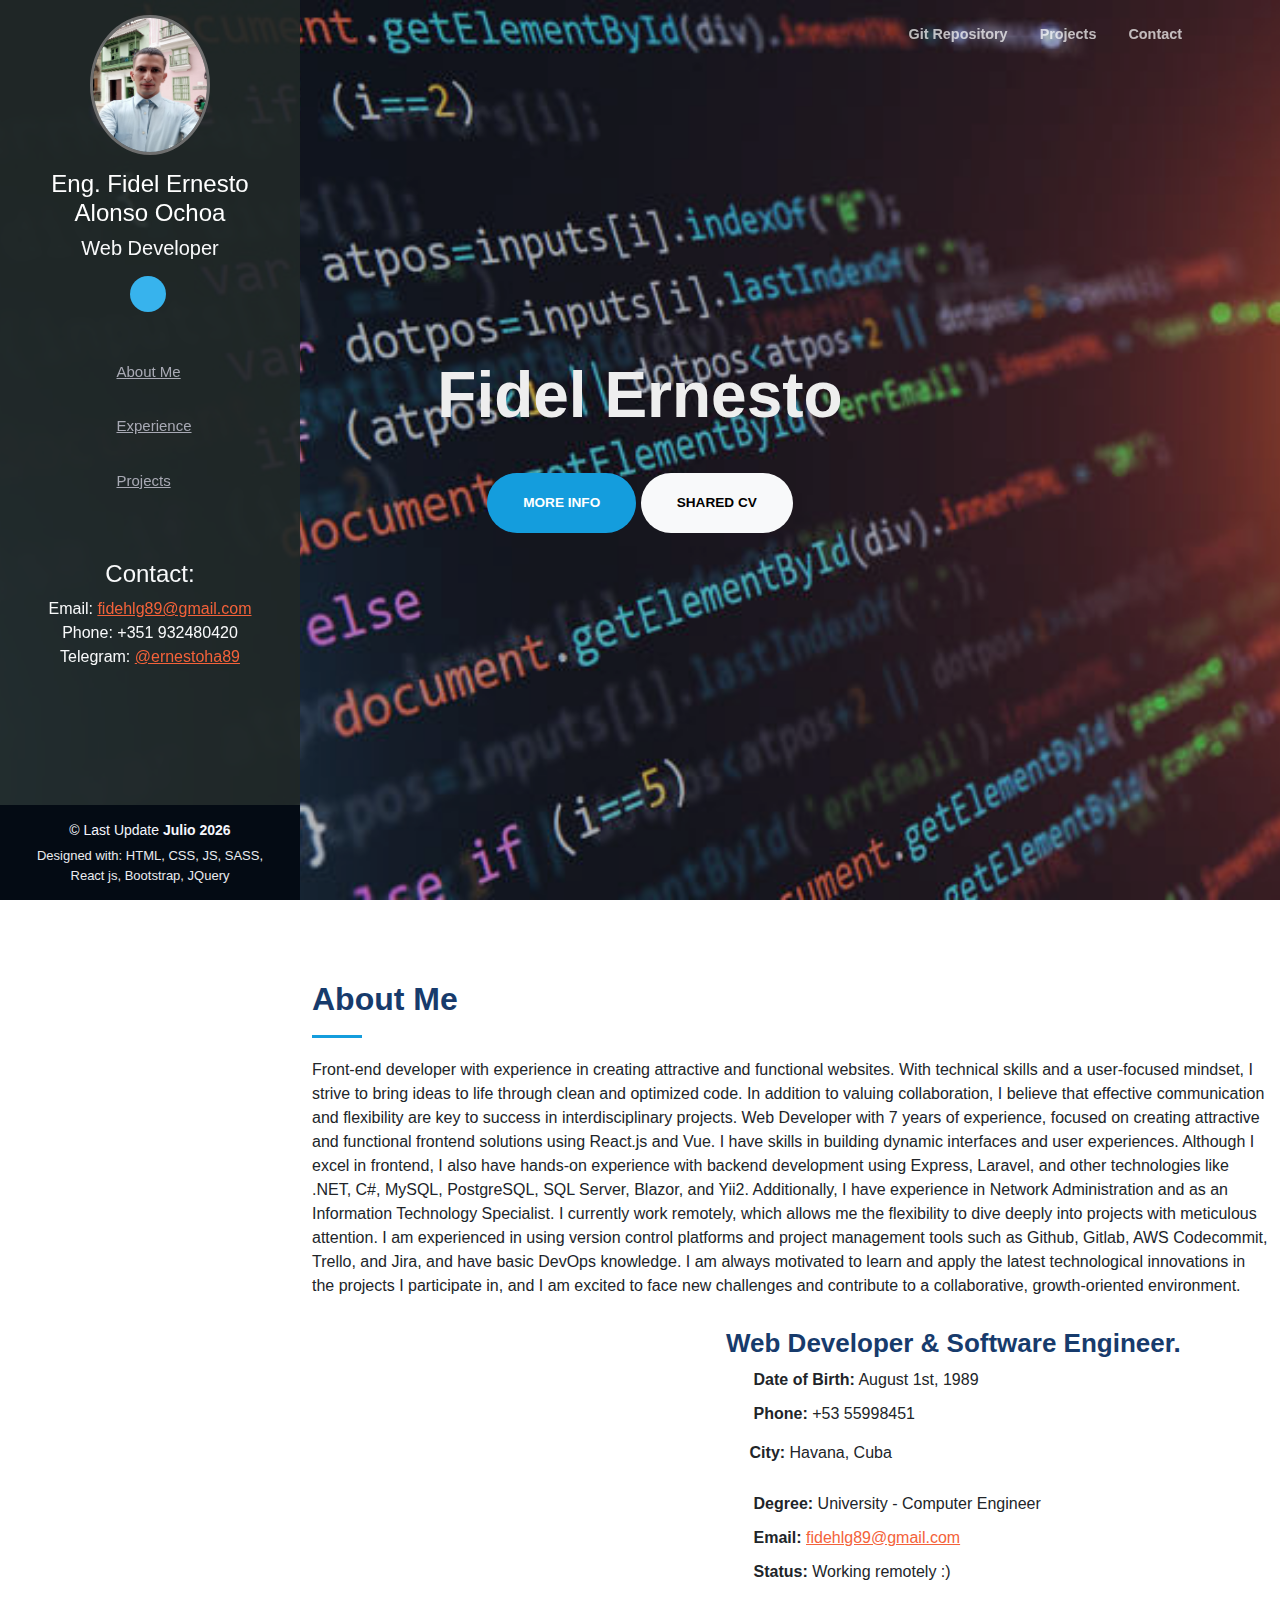
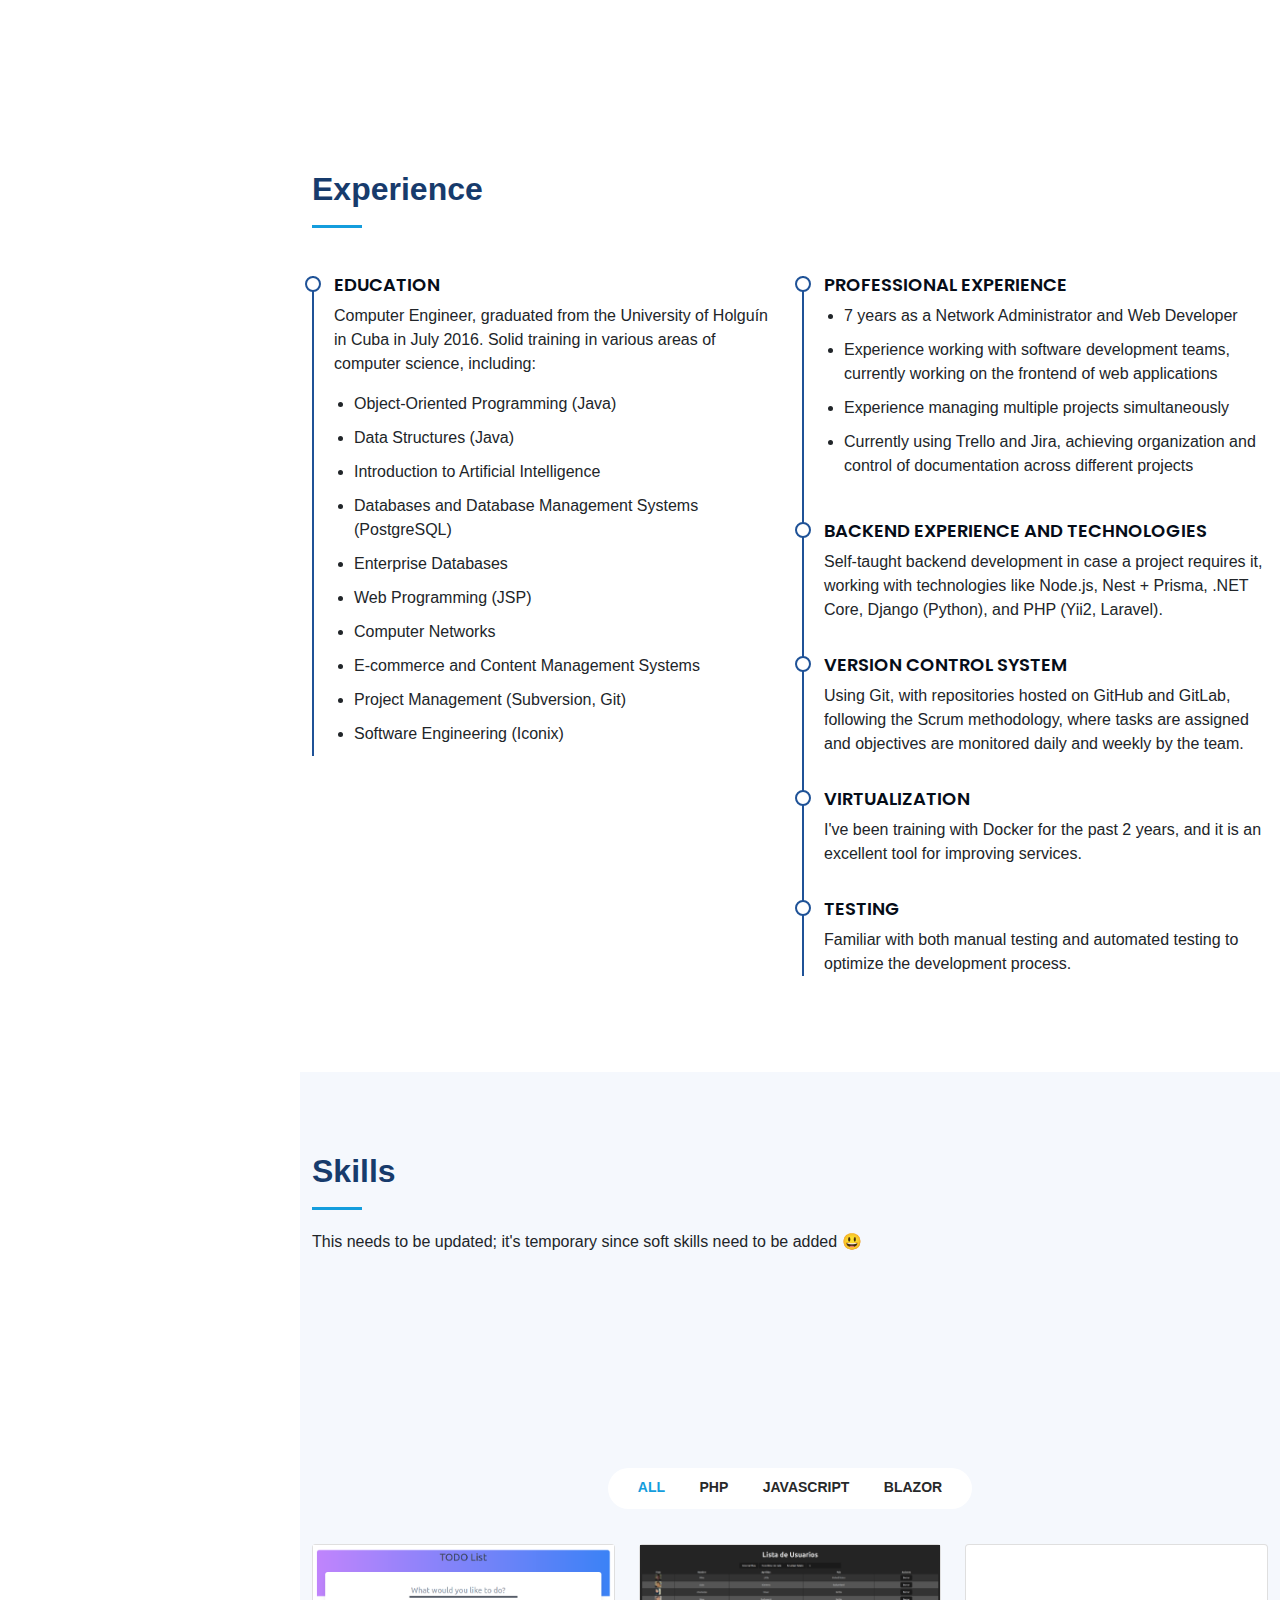
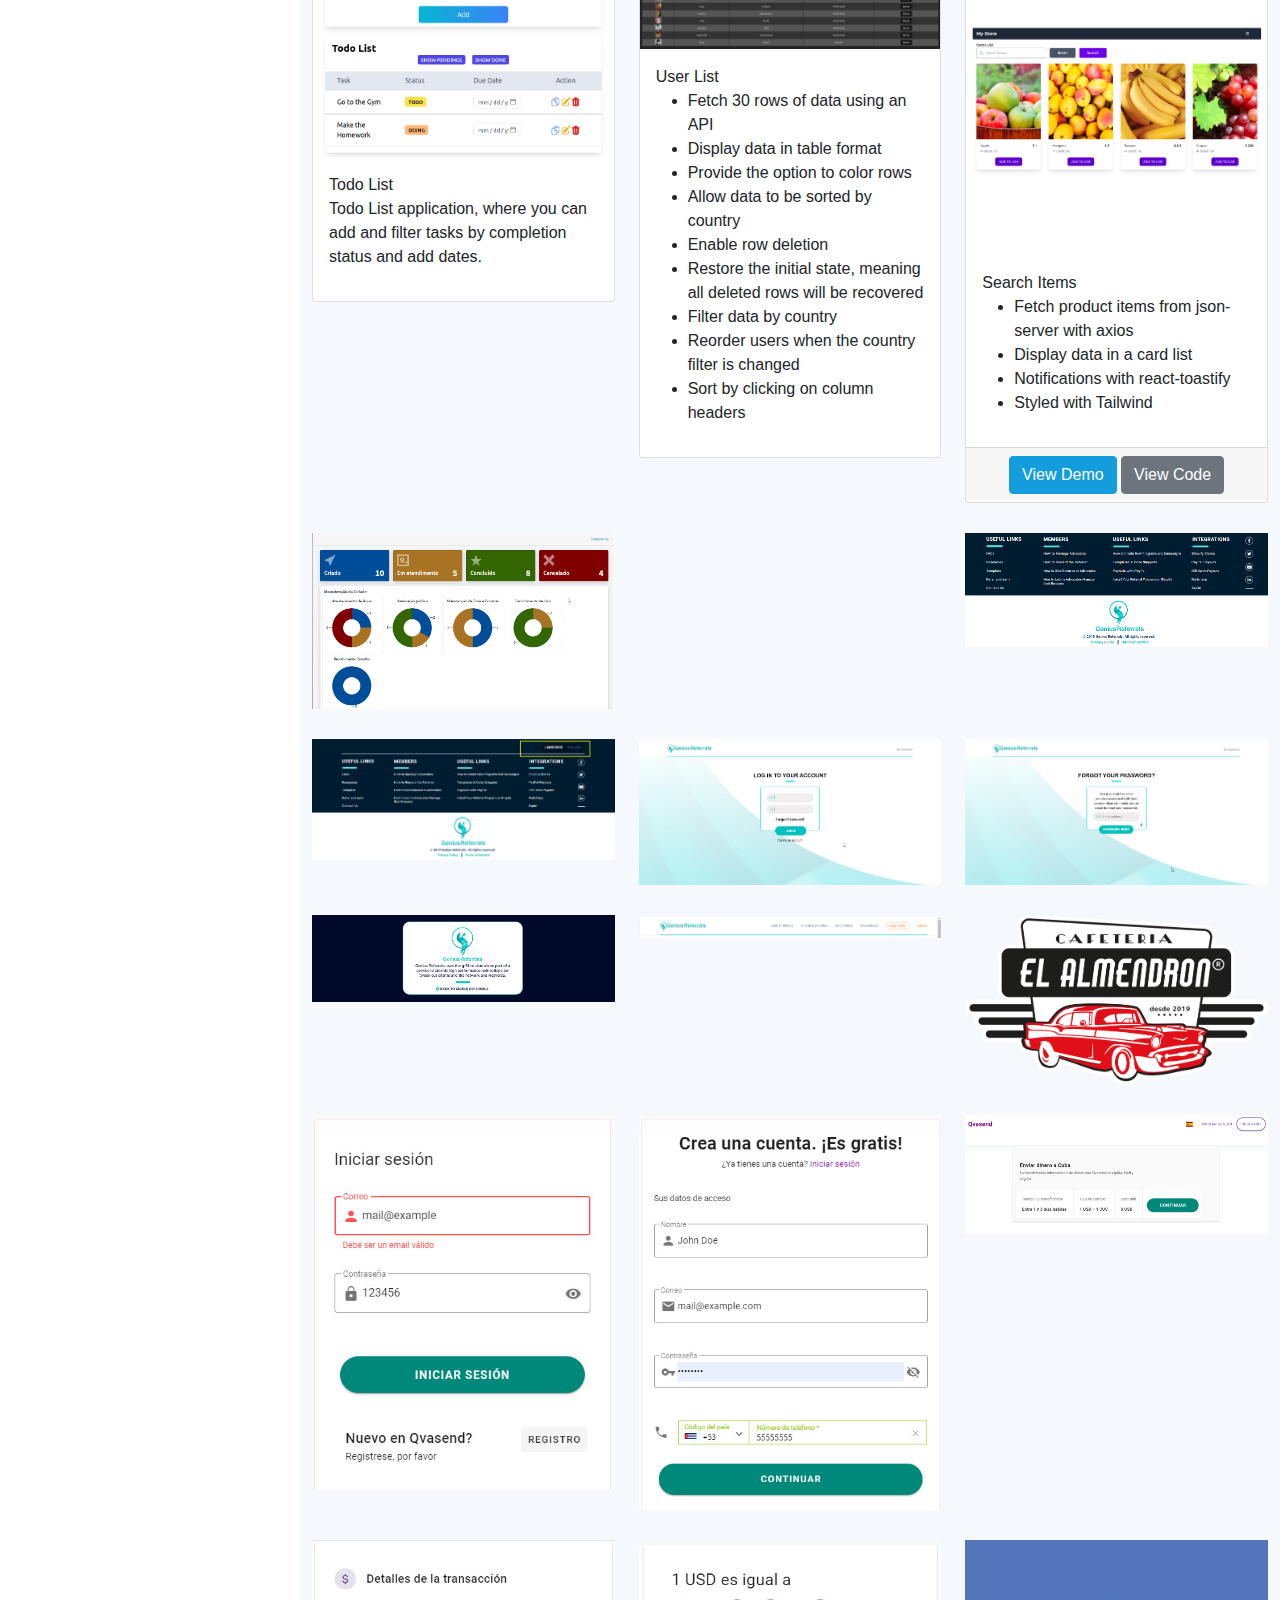
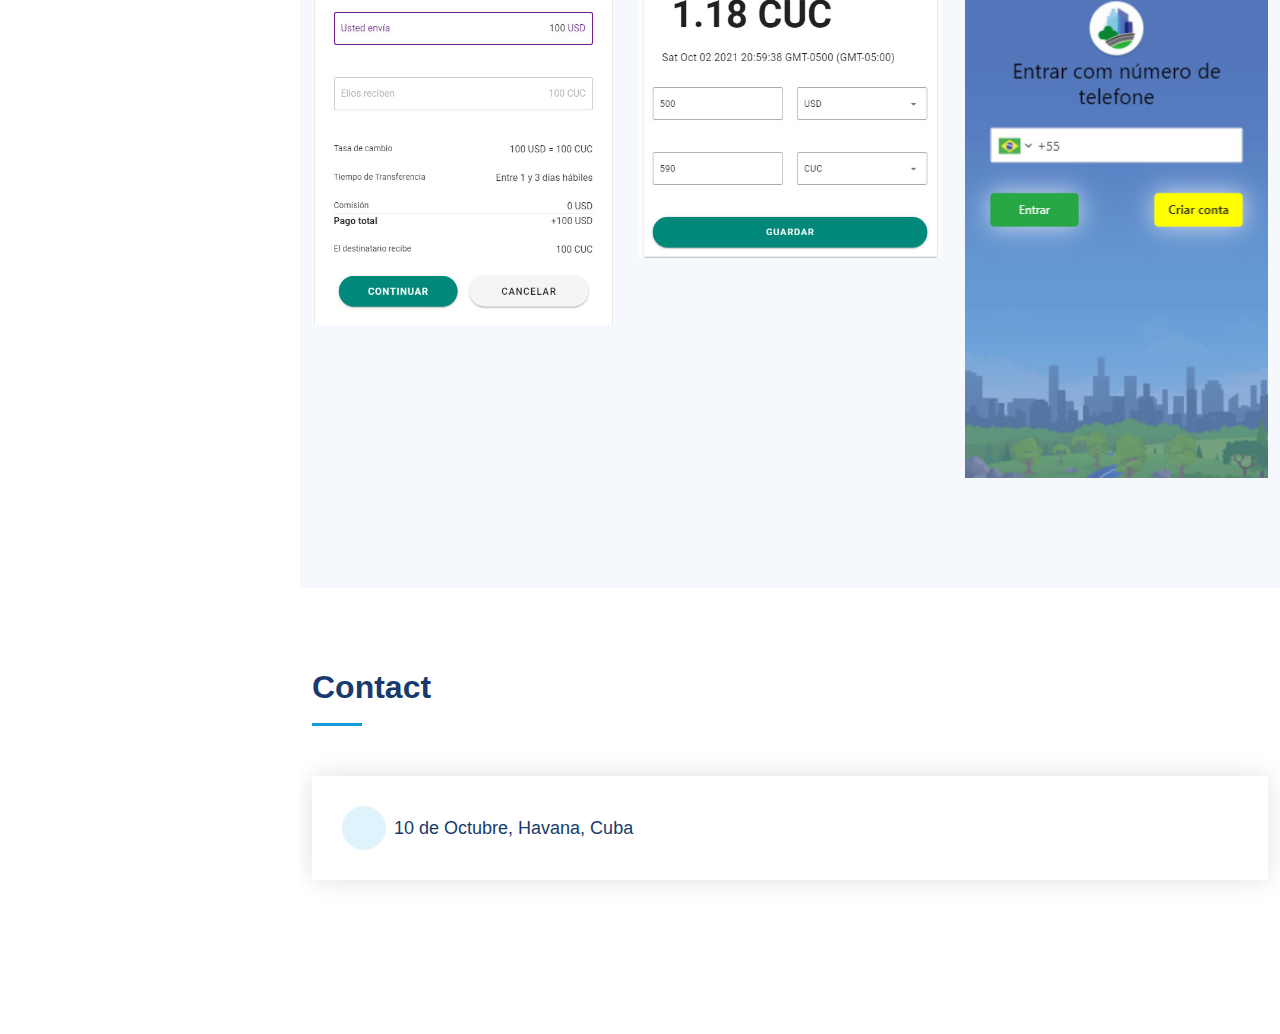
==== commit aa952d1a: "add skills improvement and languaje translate" ====
--- a/index.html
+++ b/index.html
@@ -1,69 +1,651 @@
 <!DOCTYPE html>
-<html lang="es">
+<html lang="en">
+
 <head>
-    <meta charset="UTF-8">
-    <meta name="viewport" content="width=device-width, initial-scale=1.0">
-    <title>Página en Mantenimiento</title>
-    <style>
-        body {
-            font-family: 'Helvetica Neue', Arial, sans-serif;
-            background-color: #282c34;
-            color: #ffffff;
-            text-align: center;
-            margin: 0;
-            padding: 0;
-            display: flex;
-            justify-content: center;
-            align-items: center;
-            height: 100vh;
-        }
-        .container {
-            background-color: #1c1f24;
-            padding: 40px;
-            border-radius: 12px;
-            box-shadow: 0 4px 20px rgba(0, 0, 0, 0.5);
-            max-width: 500px;
-            width: 90%;
-        }
-        h1 {
-            font-size: 2.5rem;
-            margin-bottom: 20px;
-            color: #61dafb;
-        }
-        p {
-            font-size: 1.2rem;
-            line-height: 1.6;
-            margin-bottom: 30px;
-        }
-        .logo {
-            border-radius: 100%;
-            max-width: 100px;
-            margin-bottom: 20px;
-        }
-        .social-icons {
-            margin-top: 20px;
-        }
-        .social-icons a {
-            margin: 0 10px;
-            color: #61dafb;
-            text-decoration: none;
-            font-size: 1.5rem;
-        }
-        .social-icons a:hover {
-            color: #ffffff;
-        }
-    </style>
+  <meta charset="utf-8" />
+  <meta content="width=device-width, initial-scale=1.0" name="viewport" />
+  <meta property="og:title" content="Fidel Ernesto - Desarrollador web frontend" />
+  <meta property="og:description" content="Explora mi portafolio para conocer mis proyectos y habilidades." />
+
+  <!-- Tailwind CDN -->
+  <script src="https://cdn.tailwindcss.com"></script>
+
+  <!-- Favicons -->
+  <link
+    href="[data-uri]"
+    rel="icon" />
+  <link href="assets/img/apple-touch-icon.png" rel="apple-touch-icon" />
+
+  <!-- Google Fonts -->
+  <link
+    href="https://fonts.googleapis.com/css?family=Open+Sans:300,300i,400,400i,600,600i,700,700i|Raleway:300,300i,400,400i,500,500i,600,600i,700,700i|Poppins:300,300i,400,400i,500,500i,600,600i,700,700i"
+    rel="stylesheet" />
+
+  <!-- Vendor CSS Files -->
+  <link href="assets/vendor/bootstrap/css/bootstrap.min.css" rel="stylesheet" />
+  <link href="assets/vendor/icofont/icofont.min.css" rel="stylesheet" />
+  <link href="assets/vendor/boxicons/css/boxicons.min.css" rel="stylesheet" />
+  <link href="assets/vendor/venobox/venobox.css" rel="stylesheet" />
+  <link href="assets/vendor/owl.carousel/assets/owl.carousel.min.css" rel="stylesheet" />
+  <link href="assets/vendor/aos/aos.css" rel="stylesheet" />
+
+  <!-- Template Main CSS File -->
+  <link href="assets/css/style.css" rel="stylesheet" />
+  <link href="assets/css/mystyles.css" rel="stylesheet" />
+  <link href="assets/css/style2.css" rel="stylesheet" />
+
+  <!-- <script src="./assets/js/vue.global.js"></script> -->
+  <script crossorigin src="assets/js/react/react.development.js"></script>
+  <script crossorigin src="assets/js/react/react-dom.development.js"></script>
+
+  <script src="https://platform.linkedin.com/badges/js/profile.js" async defer type="text/javascript"></script>
+
+  <script>
+    function getLongDate() {
+      var months = ["Enero", "Febrero", "Marzo", "Abril", "Mayo", "Junio", "Julio", "Agosto", "Septiembre", "Octubre", "Noviembre", "Diciembre"];
+      var today = new Date();
+      var monthName = months[today.getMonth()];
+      var year = today.getFullYear();
+      return monthName + " " + year;
+    }
+  </script>
+
+  <title>Fidel Ernesto - Web Developer</title>
+
 </head>
+
 <body>
+  <nav class="navbar navbar-expand navbar-light fixed-top py-4" id="mainNav">
     <div class="container">
-        <img src="./assets/img/profile.jpeg" alt="Fidel Ernesto" class="logo">
-        <h1>Página en Mantenimiento</h1>
-        <p>Hola, soy Fidel Ernesto. Actualmente, estoy trabajando en algo increíble. Mi sitio estará disponible pronto.</p>
-        <p>¡Gracias por tu paciencia y comprensión!</p>
-        <div class="social-icons">
-            <a href="https://www.linkedin.com/in/fidelernestoha89/" target="_blank">LinkedIn</a>
-            <a href="https://github.com/fidehlg89" target="_blank">GitHub</a>
-        </div>
-    </div>
+      <div class="collapse navbar-collapse" id="navbarResponsive">
+        <ul class="navbar-nav ms-auto my-2 my-lg-0 d-flex align-items-center text-black">
+          <li class="nav-item">
+            <a class="nav-link" href="https://github.com/fidehlg89/" target="_blank">Git Repository</a>
+          </li>
+          <li class="nav-item">
+            <a class="nav-link" href="#portfolio">Projects</a>
+          </li>
+          <li class="nav-item">
+            <a class="nav-link" href="#contact">Contact</a>
+          </li>
+          <li class="nav-item">
+            <!-- ======= Mobile navigation toggle button ======= -->
+            <button type="button" class="mobile-nav-toggle">
+              <i class="icofont-navigation-menu"></i>
+            </button>
+          </li>
+        </ul>
+      </div>
+    </div>
+  </nav>
+
+
+<!-- ======= Header ======= -->
+<header id="header">
+  <div class="d-flex flex-column">
+    <div class="profile">
+      <!-- Change for profile picture -->
+      <img src="./assets/img/profile.jpeg" alt="" class="img-fluid rounded-circle" />
+      <article class="space-y-2">
+        <h4 class="text-xl text-center text-white">
+          Eng. Fidel Ernesto Alonso Ochoa
+        </h4>
+        <h5 class="text-light text-center font-weight-bold">
+          Web Developer
+        </h5>
+      </article>
+
+      <div class="social-links mt-3 text-center">
+        <a href="https://www.linkedin.com/in/ernestoha89/" class="linkedin"
+          aria-label="Fidel Ernesto LinkedIn link"><i class="bx bxl-linkedin"></i></a>
+      </div>
+    </div>
+
+    <nav class="nav-menu">
+      <ul>
+        <li class="text-center">
+          <a href="#about"><i class="bx bx-user"></i> <span>About Me</span></a>
+        </li>
+        <li class="text-center">
+          <a href="#resume"><i class="bx bx-file-blank"></i> <span>Experience</span></a>
+        </li>
+        <!-- <li class="text-center">
+          <a href="#skills"><i class="bx bx-book"></i> <span>Skills</span></a>
+        </li> -->
+        <li class="text-center">
+          <a href="#portfolio"><i class="bx bx-book-content"></i>Projects</a>
+        </li>
+      </ul>
+    </nav>
+
+    <div class="text-light text-center pt-lg-5">
+      <h4 class="font-weight-bold">Contact:</h4>
+      <p class="m-0">Email: <a href="mailto:fidehlg89@gmail.com"
+          aria-label="Send email to Fidel Ernesto">fidehlg89@gmail.com</a>
+      </p>
+      <p class="m-0">Phone: +351 932480420</p>
+      <p class="m-0">Telegram: <a href="https://t.me/ernestoha89"
+          aria-label="Send message to Fidel Ernesto">@ernestoha89</a></p>
+    </div>
+  </div>
+</header>
+<!-- End Header -->
+
+
+<!-- ======= Hero Section ======= -->
+<section id="hero" role="hero-section" class="d-flex flex-column justify-content-center align-items-center">
+  <div class="hero-container text-center" data-aos="fade-in">
+    <h1>Fidel Ernesto</h1>
+    <p>
+      <span class="typed"
+        data-typed-items="Web Developer, Computer Engineer"></span>
+    </p>
+    <a class="btn btn-primary btn-xl text-white" href="#resume">More Info</a>
+    <a class="btn btn-light btn-xl"
+      href="https://drive.google.com/drive/folders/1llfel6sScdykH0UIw3GZXWu3O2u4y_ru?usp=sharing">Shared CV</a>
+  </div>
+</section>
+<!-- End Hero -->
+
+
+  <main id="main">
+
+  <!-- ======= About Section ======= -->
+  <section id="about" class="about">
+    <article class="container">
+      <div class="section-title">
+        <h2>About Me</h2>
+        <p class="font-italic">
+          Front-end developer with experience in creating attractive and functional websites. With technical skills and a user-focused mindset, I strive to bring ideas to life through clean and optimized code. In addition to valuing collaboration, I believe that effective communication and flexibility are key to success in interdisciplinary projects. 
+          <span class="font-italic">
+            Web Developer with 7 years of experience, focused on creating attractive and functional frontend solutions using React.js and Vue. I have skills in building dynamic interfaces and user experiences. Although I excel in frontend, I also have hands-on experience with backend development using Express, Laravel, and other technologies like .NET, C#, MySQL, PostgreSQL, SQL Server, Blazor, and Yii2. Additionally, I have experience in Network Administration and as an Information Technology Specialist. I currently work remotely, which allows me the flexibility to dive deeply into projects with meticulous attention. I am experienced in using version control platforms and project management tools such as Github, Gitlab, AWS Codecommit, Trello, and Jira, and have basic DevOps knowledge. I am always motivated to learn and apply the latest technological innovations in the projects I participate in, and I am excited to face new challenges and contribute to a collaborative, growth-oriented environment.
+          </span>
+        </p>
+      </div>
+
+      <div class="row">
+        <div class="col-lg-4" data-aos="fade-right">
+          <img
+            src="https://st2.depositphotos.com/1032577/5312/i/950/depositphotos_53128333-stock-photo-about-me-sign.jpg"
+            class="img-fluid" alt="" />
+        </div>
+        <div class="col-lg-8 pt-4 pt-lg-0 content" data-aos="fade-left">
+          <h3 class="text-center">Web Developer &amp; Software Engineer.</h3>
+          <!-- <p class="font-italic">
+            Lorem ipsum dolor sit amet, consectetur adipiscing elit, sed do
+            eiusmod tempor incididunt ut labore et dolore magna aliqua.
+          </p> -->
+          <div class="row d-flex justify-content-center">
+            <div class="col-lg-8 col-md-6">
+              <ul>
+                <li class="d-flex gap-1">
+                  <i class="icofont-rounded-right"></i>
+                  <span><strong>Date of Birth:</strong> August 1st, 1989</span>
+                </li>
+                <!-- <li>
+                    <i class="icofont-rounded-right"></i>
+                    <strong>Website:</strong>
+                    <a href="https://fidehlg89.github.io/landing-page/">Click here</a>
+                  </li> -->
+                <li class="d-flex gap-1">
+                  <i class="icofont-rounded-right"></i>
+                  <span><strong>Phone:</strong> +53 55998451</span>
+                </li>
+                <li>
+                  <i class="icofont-rounded-right"></i>
+                  <span><strong>City:</strong> Havana, Cuba</span>
+                </li>
+              </ul>
+            </div>
+            <div class="col-lg-8 col-md-6">
+              <ul>
+                <li class="d-flex gap-1">
+                  <i class="icofont-rounded-right"></i>
+                  <span><strong>Degree: </strong>University - Computer Engineer</span>
+                </li>
+                <li class="d-flex gap-1">
+                  <i class="icofont-rounded-right"></i>
+                  <span><strong>Email: </strong>
+                    <a href="mailto:fidehlg89@gmail.com">fidehlg89@gmail.com</a></span>
+                </li>
+                <li class="d-flex gap-1">
+                  <i class="icofont-rounded-right"></i>
+                  <span><strong>Status:</strong> Working remotely :)</span>
+                </li>
+              </ul>
+            </div>
+          </div>
+        </div>
+      </div>
+    </article>
+  </section>
+  <!-- End About Section -->
+
+
+<!-- ======= Resume Section ======= -->
+<section id="resume" class="resume">
+  <div class="container">
+    <div class="section-title">
+      <h2>Experience</h2>
+    </div>
+
+    <div class="row">
+      <div class="col-lg-6" data-aos="fade-up">
+        <div class="resume-item">
+          <h4>Education</h4>
+          <p>
+            Computer Engineer, graduated from the University of Holguín in Cuba in July 2016. Solid training in various areas of computer science, including:
+          </p>
+          <ul>
+            <li>Object-Oriented Programming (Java)</li>
+            <li>Data Structures (Java)</li>
+            <li>Introduction to Artificial Intelligence</li>
+            <li>Databases and Database Management Systems (PostgreSQL)</li>
+            <li>Enterprise Databases</li>
+            <li>Web Programming (JSP)</li>
+            <li>Computer Networks</li>
+            <li>E-commerce and Content Management Systems</li>
+            <li>Project Management (Subversion, Git)</li>
+            <li>Software Engineering (Iconix)</li>
+          </ul>
+        </div>
+      </div>
+
+      <div class="col-lg-6" data-aos="fade-up" data-aos-delay="100">
+        <div class="resume-item">
+          <h4>Professional Experience</h4>
+          <ul>
+            <li>7 years as a Network Administrator and Web Developer</li>
+            <li>Experience working with software development teams, currently working on the frontend of web applications</li>
+            <li>Experience managing multiple projects simultaneously</li>
+            <li>Currently using Trello and Jira, achieving organization and control of documentation across different projects</li>
+          </ul>
+        </div>
+
+        <div class="resume-item">
+          <h4>Backend Experience and Technologies</h4>
+          <p>
+            Self-taught backend development in case a project requires it, working with technologies like Node.js, Nest + Prisma, .NET Core, Django (Python), and PHP (Yii2, Laravel).
+          </p>
+        </div>
+
+        <div class="resume-item">
+          <h4>Version Control System</h4>
+          <p>
+            Using Git, with repositories hosted on GitHub and GitLab, following the Scrum methodology, where tasks are assigned and objectives are monitored daily and weekly by the team.
+          </p>
+        </div>
+
+        <div class="resume-item">
+          <h4>Virtualization</h4>
+          <p>
+            I've been training with Docker for the past 2 years, and it is an excellent tool for improving services.
+          </p>
+        </div>
+
+        <div class="resume-item">
+          <h4>Testing</h4>
+          <p>
+            Familiar with both manual testing and automated testing to optimize the development process.
+          </p>
+        </div>
+      </div>
+    </div>
+  </div>
+</section>
+<!-- End Resume Section -->
+
+
+   <!-- ======= Skills Section ======= -->
+<section id="skills" class="skills section-bg">
+  <div class="container">
+    <div class="section-title">
+      <h2>Skills</h2>
+      <p>This needs to be updated; it's temporary since soft skills need to be added 😃</p>
+    </div>
+
+    <div class="skills-content">
+      <div id="app-skills"></div>
+    </div>
+  </div>
+</section>
+<!-- End Skills Section -->
+
+<!-- ======= Portfolio Section ======= -->
+<section id="portfolio" class="portfolio section-bg">
+  <div class="container">
+    <!-- Portfolio loaded from portfolio-dist.js with React -->
+    <div id="app-portfolio"></div>
+
+    <!-- Filtered projects -->
+    <div class="row mt-4" data-aos="fade-up">
+      <div class="col-lg-12 d-flex justify-content-center">
+        <ul id="portfolio-flters">
+          <li data-filter="*" class="filter-active">All</li>
+          <li data-filter=".filter-php">PHP</li>
+          <li data-filter=".filter-js">JavaScript</li>
+          <li data-filter=".filter-blazor">Blazor</li>
+        </ul>
+      </div>
+    </div>
+
+    <div class="row portfolio-container" data-aos="fade-up" data-aos-delay="100">
+      <div class="col-lg-4 col-md-6 portfolio-item filter-js">
+        <article class="card">
+          <div class="portfolio-wrap">
+            <img src="assets/img/portfolio/vue-todo.jpg" class="img-fluid" alt="" />
+            <div class="portfolio-links">
+              <a href="assets/img/portfolio/vue-todo.jpg" data-gall="portfolioGallery" class="venobox"
+                title="Todo List"><i class="bx bx-plus"></i></a>
+              <a href="https://fe-vue-todo.netlify.app/" title="Todo List"><i class="bx bx-link"></i></a>
+            </div>
+          </div>
+          <div class="card-body">
+            <label>Todo List</label>
+            <!-- TODO: Add list of tasks from project readme -->
+            <p>Todo List application, where you can add and filter tasks by completion status and add dates.</p>
+          </div>
+        </article>
+      </div>
+
+      <div class="col-lg-4 col-md-6 portfolio-item filter-js">
+        <article class="card">
+          <div class="portfolio-wrap">
+            <img src="assets/img/portfolio/react-user-list.jpg" class="img-fluid" alt="" />
+            <div class="portfolio-links">
+              <a href="assets/img/portfolio/react-user-list.jpg" data-gall="portfolioGallery" class="venobox"
+                title="User List"><i class="bx bx-plus"></i></a>
+              <a href="https://fe-user-list.netlify.app/" title="User List"><i class="bx bx-link"></i></a>
+            </div>
+          </div>
+          <div class="card-body">
+            <label>User List</label>
+            <ul>
+              <li>Fetch 30 rows of data using an API</li>
+              <li>Display data in table format</li>
+              <li>Provide the option to color rows</li>
+              <li>Allow data to be sorted by country</li>
+              <li>Enable row deletion</li>
+              <li>Restore the initial state, meaning all deleted rows will be recovered</li>
+              <li>Filter data by country</li>
+              <li>Reorder users when the country filter is changed</li>
+              <li>Sort by clicking on column headers</li>
+            </ul>
+          </div>
+        </article>
+      </div>
+
+      <div class="col-lg-4 col-md-6 portfolio-item filter-js">
+        <article class="card">
+          <section class="portfolio-wrap">
+            <img src="assets/img/portfolio/react-search-products.jpg" class="img-fluid" alt="" />
+            <div class="portfolio-links">
+              <a href="assets/img/portfolio/react-search-products.jpg" data-gall="portfolioGallery" class="venobox"
+                title="Search Items"><i class="bx bx-plus"></i></a>
+              <a href="https://fe-react-search-items.netlify.app/" title="Search Items"><i class="bx bx-link"></i></a>
+            </div>
+          </section>
+          <section class="card-body">
+            <label>Search Items</label>
+            <ul>
+              <!-- TODO: Add REST API to fetch data -->
+              <li>Fetch product items from json-server with axios</li>
+              <li>Display data in a card list</li>
+              <li>Notifications with react-toastify</li>
+              <li>Styled with Tailwind</li>
+            </ul>
+          </section>
+          <section class="card-footer text-center">
+            <a class="btn btn-primary" href="https://fe-react-search-items.netlify.app/" target="_blank">View
+              Demo</a>
+            <a class="btn btn-secondary" href="https://github.com/fidehlg89/react_search-items" target="_blank">View
+              Code</a>
+          </section>
+        </article>
+      </div>
+
+      <div class="col-lg-4 col-md-6 portfolio-item filter-blazor">
+        <div class="portfolio-wrap">
+          <img src="assets/img/portfolio/blazor-dashboard.jpg" class="img-fluid" alt="" />
+          <div class="portfolio-links">
+            <a href="assets/img/portfolio/blazor-dashboard.jpg" data-gall="portfolioGallery" class="venobox"
+              title="Blazor Dashboard"><i class="bx bx-plus"></i></a>
+            <a href="#" title="Blazor Dashboard"><i class="bx bx-link"></i></a>
+          </div>
+        </div>
+      </div>
+
+      <div class="col-lg-4 col-md-6 portfolio-item filter-php">
+        <div class="portfolio-wrap">
+          <img src="assets/img/portfolio/laravel-vue-crud.png" class="img-fluid" alt="" />
+          <div class="portfolio-links">
+            <a href="assets/img/portfolio/laravel-vue-crud.png" data-gall="portfolioGallery" class="venobox"
+              title="Laravel Vue CRUD"><i class="bx bx-plus"></i></a>
+            <a href="https://github.com/fidehlg89/laravel_vue-crud" title="Laravel Vue CRUD"><i class="bx bx-link"></i></a>
+          </div>
+        </div>
+      </div>
+
+      <div class="col-lg-4 col-md-6 portfolio-item filter-php">
+        <div class="portfolio-wrap">
+          <img src="assets/img/portfolio/genius-referrals_footer.png" class="img-fluid" alt="" />
+          <div class="portfolio-links">
+            <a href="assets/img/portfolio/genius-referrals_footer.png" data-gall="portfolioGallery" class="venobox"
+              title="Genius Referrals - Footer"><i class="bx bx-plus"></i></a>
+            <a href="https://geniusreferrals.com/" title="Genius Referrals"><i class="bx bx-link"></i></a>
+          </div>
+        </div>
+      </div>
+
+      <div class="col-lg-4 col-md-6 portfolio-item filter-php">
+        <div class="portfolio-wrap">
+          <img src="assets/img/portfolio/genius-referrals_footer_lang.png" class="img-fluid" alt="" />
+          <div class="portfolio-links">
+            <a href="assets/img/portfolio/genius-referrals_footer_lang.png" data-gall="portfolioGallery" class="venobox"
+              title="Genius Referrals - Footer Lang"><i class="bx bx-plus"></i></a>
+            <a href="https://geniusreferrals.com/" title="Genius Referrals"><i class="bx bx-link"></i></a>
+          </div>
+        </div>
+      </div>
+
+      <div class="col-lg-4 col-md-6 portfolio-item filter-php">
+        <div class="portfolio-wrap">
+          <img src="assets/img/portfolio/genius-referrals_login.jpg" class="img-fluid" alt="" />
+          <div class="portfolio-links">
+            <a href="assets/img/portfolio/genius-referrals_login.jpg" data-gall="portfolioGallery" class="venobox"
+              title="Genius Referrals - Login"><i class="bx bx-plus"></i></a>
+            <a href="https://dev.geniusreferrals.com/en/log-in/" title="Genius Referrals"><i class="bx bx-link"></i></a>
+          </div>
+        </div>
+      </div>
+
+      <div class="col-lg-4 col-md-6 portfolio-item filter-php">
+        <div class="portfolio-wrap">
+          <img src="assets/img/portfolio/genius-referrals_forgot.jpg" class="img-fluid" alt="" />
+          <div class="portfolio-links">
+            <a href="assets/img/portfolio/genius-referrals_forgot.jpg" data-gall="portfolioGallery" class="venobox"
+              title="Genius Referrals - Forgot"><i class="bx bx-plus"></i></a>
+            <a href="https://dev.geniusreferrals.com/en/log-in/" title="Genius Referrals"><i class="bx bx-link"></i></a>
+          </div>
+        </div>
+      </div>
+
+      <div class="col-lg-4 col-md-6 portfolio-item filter-php">
+        <div class="portfolio-wrap">
+          <img src="assets/img/portfolio/genius-referrals_gr3f.png" class="img-fluid" alt="" />
+          <div class="portfolio-links">
+            <a href="assets/img/portfolio/genius-referrals_gr3f.png" data-gall="portfolioGallery" class="venobox"
+              title="Genius Referrals - GR3F"><i class="bx bx-plus"></i></a>
+            <a href="https://geniusreferrals.com/" title="Genius Referrals"><i class="bx bx-link"></i></a>
+          </div>
+        </div>
+      </div>
+
+      <div class="col-lg-4 col-md-6 portfolio-item filter-php">
+        <div class="portfolio-wrap">
+          <img src="assets/img/portfolio/genius-referrals_nav-header.png" class="img-fluid" alt="" />
+          <div class="portfolio-links">
+            <a href="assets/img/portfolio/genius-referrals_nav-header.png" data-gall="portfolioGallery"
+              class="venobox" title="Genius Referrals - Header"><i class="bx bx-plus"></i></a>
+            <a href="https://geniusreferrals.com/" title="Genius Referrals"><i class="bx bx-link"></i></a>
+          </div>
+        </div>
+      </div>
+
+      <div class="col-lg-4 col-md-6 portfolio-item filter-php">
+        <div class="portfolio-wrap">
+          <img src="assets/img/portfolio/elalmendron.png" class="img-fluid" alt="" />
+          <div class="portfolio-links">
+            <a href="assets/img/portfolio/elalmendron.png" data-gall="portfolioGallery" class="venobox"
+              title="WordPress - El Almendron"><i class="bx bx-plus"></i></a>
+            <a href="https://elalmendron.com/" title="WordPress - El Almendron"><i class="bx bx-link"></i></a>
+          </div>
+        </div>
+      </div>
+
+      <div class="col-lg-4 col-md-6 portfolio-item filter-js">
+        <div class="portfolio-wrap">
+          <img src="assets/img/portfolio/qvasend-login.jpg" class="img-fluid" alt="" />
+          <div class="portfolio-links">
+            <a href="assets/img/portfolio/qvasend-login.jpg" data-gall="portfolioGallery" class="venobox"
+              title="Vue - Cuban Remittance"><i class="bx bx-plus"></i></a>
+            <a href="https://github.com/fidehlg89/Remesa-Cubana/" title="Vue - Cuban Remittance"><i class="bx bx-link"></i></a>
+          </div>
+        </div>
+      </div>
+
+      <div class="col-lg-4 col-md-6 portfolio-item filter-js">
+        <div class="portfolio-wrap">
+          <img src="assets/img/portfolio/qvasend-register.jpg" class="img-fluid" alt="" />
+          <div class="portfolio-links">
+            <a href="assets/img/portfolio/qvasend-register.jpg" data-gall="portfolioGallery" class="venobox"
+              title="Vue - Cuban Remittance"><i class="bx bx-plus"></i></a>
+            <a href="https://github.com/fidehlg89/Remesa-Cubana/" title="Vue - Cuban Remittance"><i class="bx bx-link"></i></a>
+          </div>
+        </div>
+      </div>
+
+      <div class="col-lg-4 col-md-6 portfolio-item filter-js">
+        <div class="portfolio-wrap">
+          <img src="assets/img/portfolio/qvasend-front.jpg" class="img-fluid" alt="" />
+          <div class="portfolio-links">
+            <a href="assets/img/portfolio/qvasend-front.jpg" data-gall="portfolioGallery" class="venobox"
+              title="Vue - Cuban Remittance"><i class="bx bx-plus"></i></a>
+            <a href="https://github.com/fidehlg89/Remesa-Cubana/" title="Vue - Cuban Remittance"><i class="bx bx-link"></i></a>
+          </div>
+        </div>
+      </div>
+
+      <div class="col-lg-4 col-md-6 portfolio-item filter-js">
+        <div class="portfolio-wrap">
+          <img src="assets/img/portfolio/qvasend-details.jpg" class="img-fluid" alt="" />
+          <div class="portfolio-links">
+            <a href="assets/img/portfolio/qvasend-details.jpg" data-gall="portfolioGallery" class="venobox"
+              title="Vue - Cuban Remittance"><i class="bx bx-plus"></i></a>
+            <a href="https://github.com/fidehlg89/Remesa-Cubana/" title="Vue - Cuban Remittance"><i class="bx bx-link"></i></a>
+          </div>
+        </div>
+      </div>
+
+      <div class="col-lg-4 col-md-6 portfolio-item filter-js">
+        <div class="portfolio-wrap">
+          <img src="assets/img/portfolio/qvasend-calc.jpg" class="img-fluid" alt="" />
+          <div class="portfolio-links">
+            <a href="assets/img/portfolio/qvasend-calc.jpg" data-gall="portfolioGallery" class="venobox"
+              title="Vue - Cuban Remittance"><i class="bx bx-plus"></i></a>
+            <a href="https://github.com/fidehlg89/Remesa-Cubana/" title="Vue - Cuban Remittance"><i class="bx bx-link"></i></a>
+          </div>
+        </div>
+      </div>
+
+      <div class="col-lg-4 col-md-6 portfolio-item filter-js">
+        <div class="portfolio-wrap">
+          <img src="assets/img/portfolio/b2b-login.jpg" class="img-fluid" alt="" />
+          <div class="portfolio-links">
+            <a href="assets/img/portfolio/b2b-login.jpg" data-gall="portfolioGallery" class="venobox"
+              title="Azure B2B Login"><i class="bx bx-plus"></i></a>
+            <a href="#" title="Azure B2B Login"><i class="bx bx-link"></i></a>
+          </div>
+        </div>
+      </div>
+    </div>
+  </div>
+</section>
+<!-- End Portfolio Section -->
+
+<!-- ======= Contact Section ======= -->
+<section id="contact" class="contact">
+  <div class="container">
+
+    <div class="section-title">
+      <h2>Contact</h2>
+      <!-- <p>
+        Magnam dolores commodi suscipit. Necessitatibus eius consequatur
+        ex aliquid fuga eum quidem. Sit sint consectetur velit. Quisquam
+        quos quisquam cupiditate. Et nemo qui impedit suscipit alias ea.
+        Quia fugiat sit in iste officiis commodi quidem hic quas.
+      </p> -->
+    </div>
+
+    <div class="row" data-aos="fade-in">
+      <div class="d-flex align-items-stretch mb-4">
+        <div class="info">
+          <div class="address">
+            <div class="info-header">
+              <i class="icofont-google-map"></i>
+              <span>10 de Octubre, Havana, Cuba</span>
+            </div>
+          </div>
+
+  </main>
+  <!-- End #main -->
+
+  <a href="#" class="back-to-top" aria-label="back-to-top"><i class="icofont-simple-up"></i></a>
+
+  <!-- ======= Footer ======= -->
+  <footer id="footer">
+    <div class="container">
+      <div class="copyright">
+        &copy; Last Update <strong><span id="page-update-date"></span></strong>
+      </div>
+      <div class="credits">
+        Designed with:
+        <span> HTML, CSS, JS, SASS, React js, Bootstrap, JQuery</span>
+      </div>
+    </div>
+  </footer>
+  <!-- End  Footer -->
+
+  <!-- Vendor JS Files -->
+  <script src="assets/vendor/jquery/jquery.min.js"></script>
+  <script src="assets/vendor/bootstrap/js/bootstrap.bundle.min.js"></script>
+  <script src="assets/vendor/jquery.easing/jquery.easing.min.js"></script>
+  <script src="assets/vendor/php-email-form/validate.js"></script>
+  <script src="assets/vendor/waypoints/jquery.waypoints.min.js"></script>
+  <script src="assets/vendor/counterup/counterup.min.js"></script>
+  <script src="assets/vendor/isotope-layout/isotope.pkgd.min.js"></script>
+  <script src="assets/vendor/venobox/venobox.min.js"></script>
+  <script src="assets/vendor/owl.carousel/owl.carousel.min.js"></script>
+  <script src="assets/vendor/typed.js/typed.min.js"></script>
+  <script src="assets/vendor/aos/aos.js"></script>
+
+  <!-- Template Main JS File -->
+  <script src="assets/js/main.js"></script>
+  <script src="assets/js/scripts.js"></script>
+
+  <!-- My Scripts -->
+  <script src="assets/js/react/skills-modern-dist.js"></script>
+  <script src="assets/js/react/portfolio-dist.js"></script>
+
+  <script>
+    // Obtener el elemento span donde se mostrará la fecha larga
+    var longDateSpan = document.getElementById("page-update-date");
+
+    // Obtener la fecha larga y establecerla en el elemento span
+    var longDate = getLongDate();
+    longDateSpan.innerHTML = longDate;
+  </script>
+
 </body>
-</html>
+
+</html>--- a/assets/css/style.css
+++ b/assets/css/style.css
@@ -0,0 +1,991 @@
+/**
+* Template Name: iPortfolio - v1.5.1
+* Template URL: https://bootstrapmade.com/iportfolio-bootstrap-portfolio-websites-template/
+* Author: BootstrapMade.com
+* License: https://bootstrapmade.com/license/
+*/
+
+/*--------------------------------------------------------------
+# Navigation Menu
+--------------------------------------------------------------*/
+/* Desktop Navigation */
+.nav-menu {
+  display: flex;
+  justify-content: center;
+  padding-top: 30px;
+}
+
+.nav-menu * {
+  margin: 0;
+  padding: 0;
+  list-style: none;
+}
+
+.nav-menu > ul > li {
+  position: relative;
+  white-space: nowrap;
+}
+
+.nav-menu a {
+  display: flex;
+  align-items: center;
+  color: #a8a9b4;
+  padding: 12px 15px;
+  margin-bottom: 8px;
+  transition: 0.3s;
+  font-size: 15px;
+}
+
+.nav-menu a i {
+  font-size: 24px;
+  padding-right: 8px;
+  color: #6f7180;
+}
+
+.nav-menu a:hover,
+.nav-menu .active > a,
+.nav-menu li:hover > a {
+  text-decoration: none;
+  color: #fff;
+}
+
+.nav-menu a:hover i,
+.nav-menu .active > a i,
+.nav-menu li:hover > a i {
+  color: #149ddd;
+}
+
+/* Mobile Navigation */
+.mobile-nav-toggle {
+  border: 0;
+  background: none;
+  font-size: 24px;
+  transition: all 0.4s;
+  outline: none !important;
+  line-height: 1;
+  cursor: pointer;
+  text-align: right;
+}
+
+.mobile-nav-toggle i {
+  color: var(--bs-primary);
+}
+
+.mobile-nav-active {
+  overflow: hidden;
+}
+
+.mobile-nav-active #header {
+  display: flex;
+  left: 0;
+}
+
+.mobile-nav-active .mobile-nav-toggle i {
+  color: var(--bs-primary);
+}
+
+/*--------------------------------------------------------------
+# Hero Section
+--------------------------------------------------------------*/
+#hero {
+  width: 100%;
+  height: 100vh;
+  /*Change hero with personal photo*/
+  background: url("../img/hero/hero-image.jpg") top center;
+  background-size: cover;
+}
+
+#hero:before {
+  content: "";
+  background: rgba(5, 13, 24, 0.3);
+  position: absolute;
+  bottom: 0;
+  top: 0;
+  left: 0;
+  right: 0;
+  z-index: 1;
+}
+
+#hero .hero-container {
+  position: relative;
+  z-index: 2;
+  min-width: 300px;
+}
+
+#hero h1 {
+  margin: 0 0 10px 0;
+  font-size: 64px;
+  font-weight: 700;
+  line-height: 56px;
+  color: #eee;
+}
+
+#hero p {
+  color: #eee;
+  margin-bottom: 50px;
+  font-size: 26px;
+  font-family: "Poppins", sans-serif;
+}
+
+#hero p span {
+  color: #fff;
+  padding-bottom: 4px;
+  letter-spacing: 1px;
+  border-bottom: 3px solid #149ddd;
+}
+
+@media (min-width: 1024px) {
+  #hero {
+    background-attachment: fixed;
+  }
+}
+
+@media (min-width: 1200px) {
+  .mobile-nav-toggle {
+    display: none;
+  }
+}
+
+@media (max-width: 768px) {
+  #hero h1 {
+    font-size: 28px;
+    line-height: 36px;
+  }
+
+  #hero h2 {
+    font-size: 18px;
+    line-height: 24px;
+    margin-bottom: 30px;
+  }
+}
+
+/*--------------------------------------------------------------
+# Sections General
+--------------------------------------------------------------*/
+section {
+  padding: 80px 0;
+  overflow: hidden;
+}
+
+.section-bg {
+  background: #f5f8fd;
+}
+
+.section-title {
+  padding-bottom: 30px;
+}
+
+.section-title h2 {
+  font-size: 32px;
+  font-weight: bold;
+  margin-bottom: 20px;
+  padding-bottom: 20px;
+  position: relative;
+  color: #173b6c;
+}
+
+.section-title h2::after {
+  content: "";
+  position: absolute;
+  display: block;
+  width: 50px;
+  height: 3px;
+  background: #149ddd;
+  bottom: 0;
+  left: 0;
+}
+
+.section-title p {
+  margin-bottom: 0;
+}
+
+/*--------------------------------------------------------------
+# About
+--------------------------------------------------------------*/
+.about .content h3 {
+  font-weight: 700;
+  font-size: 26px;
+  color: #173b6c;
+}
+
+.about .content ul {
+  list-style: none;
+  padding: 0;
+}
+
+.about .content ul li {
+  padding-bottom: 10px;
+}
+
+.about .content ul i {
+  font-size: 20px;
+  padding-right: 2px;
+  color: #149ddd;
+}
+
+.about .content p:last-child {
+  margin-bottom: 0;
+}
+
+/*--------------------------------------------------------------
+# Facts
+--------------------------------------------------------------*/
+.facts {
+  padding-bottom: 30px;
+}
+
+.facts .count-box {
+  padding: 30px;
+  width: 100%;
+}
+
+.facts .count-box i {
+  display: block;
+  font-size: 44px;
+  color: #149ddd;
+  float: left;
+}
+
+.facts .count-box span {
+  font-size: 48px;
+  line-height: 40px;
+  display: block;
+  font-weight: 700;
+  color: #050d18;
+  margin-left: 60px;
+}
+
+.facts .count-box p {
+  padding: 15px 0 0 0;
+  margin: 0 0 0 60px;
+  font-family: "Raleway", sans-serif;
+  font-size: 14px;
+  color: #122f57;
+}
+
+.facts .count-box a {
+  font-weight: 600;
+  display: block;
+  margin-top: 20px;
+  color: #122f57;
+  font-size: 15px;
+  font-family: "Poppins", sans-serif;
+  transition: ease-in-out 0.3s;
+}
+
+.facts .count-box a:hover {
+  color: #1f5297;
+}
+
+/*--------------------------------------------------------------
+# Akills
+--------------------------------------------------------------*/
+.skills .progress {
+  height: 50px;
+  display: block;
+  background: none;
+}
+
+.skills .progress .skill {
+  padding: 10px 0;
+  margin: 0 0 6px 0;
+  text-transform: uppercase;
+  display: block;
+  font-weight: 600;
+  font-family: "Poppins", sans-serif;
+  color: #050d18;
+}
+
+.skills .progress .skill .val {
+  float: right;
+  font-style: normal;
+}
+
+.skills .progress-bar-wrap {
+  background: #dce8f8;
+}
+
+.skills .progress-bar {
+  width: 1px;
+  height: 10px;
+  transition: 0.9s;
+  background-color: #149ddd;
+}
+
+/*--------------------------------------------------------------
+# Resume
+--------------------------------------------------------------*/
+.resume .resume-title {
+  font-size: 26px;
+  font-weight: 700;
+  margin-top: 20px;
+  margin-bottom: 20px;
+  color: #050d18;
+}
+
+.resume .resume-item {
+  padding: 0 0 20px 20px;
+  margin-top: -2px;
+  border-left: 2px solid #1f5297;
+  position: relative;
+}
+
+.resume .resume-item h4 {
+  line-height: 18px;
+  font-size: 18px;
+  font-weight: 600;
+  text-transform: uppercase;
+  font-family: "Poppins", sans-serif;
+  color: #050d18;
+  margin-bottom: 10px;
+}
+
+.resume .resume-item h5 {
+  font-size: 16px;
+  background: #e4edf9;
+  padding: 5px 15px;
+  display: inline-block;
+  font-weight: 600;
+  margin-bottom: 10px;
+}
+
+.resume .resume-item ul {
+  padding-left: 20px;
+}
+
+.resume .resume-item ul li {
+  padding-bottom: 10px;
+}
+
+.resume .resume-item:last-child {
+  padding-bottom: 0;
+}
+
+.resume .resume-item::before {
+  content: "";
+  position: absolute;
+  width: 16px;
+  height: 16px;
+  border-radius: 50px;
+  left: -9px;
+  top: 0;
+  background: #fff;
+  border: 2px solid #1f5297;
+}
+
+/*--------------------------------------------------------------
+# Portfolio
+--------------------------------------------------------------*/
+.portfolio .portfolio-item {
+  margin-bottom: 30px;
+}
+
+.portfolio #portfolio-flters {
+  padding: 0;
+  margin: 0 auto 35px auto;
+  list-style: none;
+  text-align: center;
+  background: #fff;
+  border-radius: 50px;
+  padding: 2px 15px;
+}
+
+.portfolio #portfolio-flters li {
+  cursor: pointer;
+  display: inline-block;
+  padding: 10px 15px 8px 15px;
+  font-size: 14px;
+  font-weight: 600;
+  line-height: 1;
+  text-transform: uppercase;
+  color: #272829;
+  margin-bottom: 5px;
+  transition: all 0.3s ease-in-out;
+}
+
+.portfolio #portfolio-flters li:hover,
+.portfolio #portfolio-flters li.filter-active {
+  color: #149ddd;
+}
+
+.portfolio #portfolio-flters li:last-child {
+  margin-right: 0;
+}
+
+.portfolio .portfolio-wrap {
+  transition: 0.3s;
+  position: relative;
+  overflow: hidden;
+  z-index: 1;
+}
+
+.portfolio .portfolio-wrap::before {
+  content: "";
+  background: rgba(255, 255, 255, 0.5);
+  position: absolute;
+  left: 0;
+  right: 0;
+  top: 0;
+  bottom: 0;
+  transition: all ease-in-out 0.3s;
+  z-index: 2;
+  opacity: 0;
+}
+
+.portfolio .portfolio-wrap .portfolio-links {
+  opacity: 1;
+  left: 0;
+  right: 0;
+  bottom: -60px;
+  z-index: 3;
+  position: absolute;
+  transition: all ease-in-out 0.3s;
+  display: flex;
+  justify-content: center;
+}
+
+.portfolio .portfolio-wrap .portfolio-links a {
+  color: #fff;
+  font-size: 28px;
+  text-align: center;
+  background: rgba(20, 157, 221, 0.75);
+  transition: 0.3s;
+  width: 50%;
+}
+
+.portfolio .portfolio-wrap .portfolio-links a:hover {
+  background: rgba(20, 157, 221, 0.95);
+}
+
+.portfolio .portfolio-wrap .portfolio-links a + a {
+  border-left: 1px solid #37b3ed;
+}
+
+.portfolio .portfolio-wrap:hover::before {
+  top: 0;
+  left: 0;
+  right: 0;
+  bottom: 0;
+  opacity: 1;
+}
+
+.portfolio .portfolio-wrap:hover .portfolio-links {
+  opacity: 1;
+  bottom: 0;
+}
+
+/*--------------------------------------------------------------
+# Services
+--------------------------------------------------------------*/
+.services .icon-box {
+  margin-bottom: 20px;
+}
+
+.services .icon {
+  float: left;
+  display: flex;
+  align-items: center;
+  justify-content: center;
+  width: 54px;
+  height: 54px;
+  background: #149ddd;
+  border-radius: 50%;
+  transition: 0.5s;
+  border: 1px solid #149ddd;
+}
+
+.services .icon i {
+  color: #fff;
+  font-size: 24px;
+}
+
+.services .icon-box:hover .icon {
+  background: #fff;
+}
+
+.services .icon-box:hover .icon i {
+  color: #149ddd;
+}
+
+.services .title {
+  margin-left: 80px;
+  font-weight: 700;
+  margin-bottom: 15px;
+  font-size: 18px;
+}
+
+.services .title a {
+  color: #343a40;
+}
+
+.services .title a:hover {
+  color: #149ddd;
+}
+
+.services .description {
+  margin-left: 80px;
+  line-height: 24px;
+  font-size: 14px;
+}
+
+/*--------------------------------------------------------------
+# Testimonials
+--------------------------------------------------------------*/
+.testimonials .testimonial-item {
+  box-sizing: content-box;
+  text-align: center;
+  min-height: 320px;
+}
+
+.testimonials .testimonial-item .testimonial-img {
+  width: 90px;
+  border-radius: 50%;
+  margin: 0 auto;
+}
+
+.testimonials .testimonial-item h3 {
+  font-size: 18px;
+  font-weight: bold;
+  margin: 10px 0 5px 0;
+  color: #111;
+}
+
+.testimonials .testimonial-item h4 {
+  font-size: 14px;
+  color: #999;
+  margin: 0;
+}
+
+.testimonials .testimonial-item .quote-icon-left,
+.testimonials .testimonial-item .quote-icon-right {
+  color: #c3e8fa;
+  font-size: 26px;
+}
+
+.testimonials .testimonial-item .quote-icon-left {
+  display: inline-block;
+  left: -5px;
+  position: relative;
+}
+
+.testimonials .testimonial-item .quote-icon-right {
+  display: inline-block;
+  right: -5px;
+  position: relative;
+  top: 10px;
+}
+
+.testimonials .testimonial-item p {
+  font-style: italic;
+  margin: 0 15px 15px 15px;
+  padding: 20px;
+  background: #fff;
+  position: relative;
+  margin-bottom: 35px;
+  border-radius: 6px;
+  box-shadow: 0px 2px 15px rgba(0, 0, 0, 0.1);
+}
+
+.testimonials .testimonial-item p::after {
+  content: "";
+  width: 0;
+  height: 0;
+  border-top: 20px solid #fff;
+  border-right: 20px solid transparent;
+  border-left: 20px solid transparent;
+  position: absolute;
+  bottom: -20px;
+  left: calc(50% - 20px);
+}
+
+.testimonials .owl-nav,
+.testimonials .owl-dots {
+  margin-top: 5px;
+  text-align: center;
+}
+
+.testimonials .owl-dot {
+  display: inline-block;
+  margin: 0 5px;
+  width: 12px;
+  height: 12px;
+  border-radius: 50%;
+  background-color: #ddd !important;
+}
+
+.testimonials .owl-dot.active {
+  background-color: #149ddd !important;
+}
+
+@media (max-width: 767px) {
+  .testimonials {
+    margin: 30px 10px;
+  }
+}
+
+/*--------------------------------------------------------------
+# Contact
+--------------------------------------------------------------*/
+.contact {
+  padding-bottom: 130px;
+}
+
+.contact .info {
+  padding: 30px;
+  background: #fff;
+  width: 100%;
+  box-shadow: 0 0 24px 0 rgba(0, 0, 0, 0.12);
+}
+
+.contact .info i {
+  font-size: 20px;
+  color: #149ddd;
+  float: left;
+  width: 44px;
+  height: 44px;
+  background: #dff3fc;
+  display: flex;
+  justify-content: center;
+  align-items: center;
+  border-radius: 50px;
+  transition: all 0.3s ease-in-out;
+}
+
+.contact .info .info-header {
+  display: flex;
+  align-items: center;
+}
+
+.contact .info h4 {
+  padding: 0 0 0 60px;
+  font-size: 22px;
+  font-weight: 600;
+  margin-bottom: 5px;
+  color: #050d18;
+}
+
+.contact .info p {
+  padding: 0 0 10px 60px;
+  margin-bottom: 20px;
+  font-size: 14px;
+  color: #173b6c;
+}
+
+.contact .info .info-header span {
+  margin-left: 8px;
+  font-size: 18px;
+  color: #173b6c;
+}
+
+.contact .info .email p {
+  padding-top: 5px;
+}
+
+.contact .info .social-links {
+  padding-left: 60px;
+}
+
+.contact .info .social-links a {
+  font-size: 18px;
+  display: inline-block;
+  background: #333;
+  color: #fff;
+  line-height: 1;
+  padding: 8px 0;
+  border-radius: 50%;
+  text-align: center;
+  width: 36px;
+  height: 36px;
+  transition: 0.3s;
+  margin-right: 10px;
+}
+
+.contact .info .social-links a:hover {
+  background: #149ddd;
+  color: #fff;
+}
+
+.contact .info .email:hover i,
+.contact .info .address:hover i,
+.contact .info .phone:hover i {
+  background: #149ddd;
+  color: #fff;
+}
+
+.contact .php-email-form {
+  width: 100%;
+  padding: 30px;
+  background: #fff;
+  box-shadow: 0 0 24px 0 rgba(0, 0, 0, 0.12);
+}
+
+.contact .php-email-form .form-group {
+  padding-bottom: 8px;
+}
+
+.contact .php-email-form .validate {
+  display: none;
+  color: red;
+  margin: 0 0 15px 0;
+  font-weight: 400;
+  font-size: 13px;
+}
+
+.contact .php-email-form .error-message {
+  display: none;
+  color: #fff;
+  background: #ed3c0d;
+  text-align: left;
+  padding: 15px;
+  font-weight: 600;
+}
+
+.contact .php-email-form .error-message br + br {
+  margin-top: 25px;
+}
+
+.contact .php-email-form .sent-message {
+  display: none;
+  color: #fff;
+  background: #18d26e;
+  text-align: center;
+  padding: 15px;
+  font-weight: 600;
+}
+
+.contact .php-email-form .loading {
+  display: none;
+  background: #fff;
+  text-align: center;
+  padding: 15px;
+}
+
+.contact .php-email-form .loading:before {
+  content: "";
+  display: inline-block;
+  border-radius: 50%;
+  width: 24px;
+  height: 24px;
+  margin: 0 10px -6px 0;
+  border: 3px solid #18d26e;
+  border-top-color: #eee;
+  -webkit-animation: animate-loading 1s linear infinite;
+  animation: animate-loading 1s linear infinite;
+}
+
+.contact .php-email-form input,
+.contact .php-email-form textarea {
+  border-radius: 0;
+  box-shadow: none;
+  font-size: 14px;
+}
+
+.contact .php-email-form input {
+  height: 44px;
+}
+
+.contact .php-email-form textarea {
+  padding: 10px 12px;
+}
+
+.contact .php-email-form button[type="submit"] {
+  background: #149ddd;
+  border: 0;
+  padding: 10px 24px;
+  color: #fff;
+  transition: 0.4s;
+  border-radius: 4px;
+}
+
+.contact .php-email-form button[type="submit"]:hover {
+  background: #37b3ed;
+}
+
+@-webkit-keyframes animate-loading {
+  0% {
+    transform: rotate(0deg);
+  }
+
+  100% {
+    transform: rotate(360deg);
+  }
+}
+
+@keyframes animate-loading {
+  0% {
+    transform: rotate(0deg);
+  }
+
+  100% {
+    transform: rotate(360deg);
+  }
+}
+
+/*--------------------------------------------------------------
+# Breadcrumbs
+--------------------------------------------------------------*/
+.breadcrumbs {
+  padding: 20px 0;
+  background: #f9f9f9;
+}
+
+.breadcrumbs h2 {
+  font-size: 26px;
+  font-weight: 300;
+}
+
+.breadcrumbs ol {
+  display: flex;
+  flex-wrap: wrap;
+  list-style: none;
+  padding: 0;
+  margin: 0;
+  font-size: 15px;
+}
+
+.breadcrumbs ol li + li {
+  padding-left: 10px;
+}
+
+.breadcrumbs ol li + li::before {
+  display: inline-block;
+  padding-right: 10px;
+  color: #0e2442;
+  content: "/";
+}
+
+@media (max-width: 768px) {
+  .breadcrumbs .d-flex {
+    display: block !important;
+  }
+
+  .breadcrumbs ol {
+    display: block;
+  }
+
+  .breadcrumbs ol li {
+    display: inline-block;
+  }
+}
+
+/*--------------------------------------------------------------
+# Portfolio Details
+--------------------------------------------------------------*/
+.portfolio-details {
+  padding-top: 40px;
+}
+
+.portfolio-details .portfolio-details-container {
+  position: relative;
+}
+
+.portfolio-details .portfolio-details-carousel {
+  position: relative;
+  z-index: 1;
+}
+
+.portfolio-details .portfolio-details-carousel .owl-nav,
+.portfolio-details .portfolio-details-carousel .owl-dots {
+  margin-top: 5px;
+  text-align: left;
+}
+
+.portfolio-details .portfolio-details-carousel .owl-dot {
+  display: inline-block;
+  margin: 0 10px 0 0;
+  width: 12px;
+  height: 12px;
+  border-radius: 50%;
+  background-color: #ddd !important;
+}
+
+.portfolio-details .portfolio-details-carousel .owl-dot.active {
+  background-color: #149ddd !important;
+}
+
+.portfolio-details .portfolio-info {
+  padding: 30px;
+  position: absolute;
+  right: 0;
+  bottom: -70px;
+  background: #fff;
+  box-shadow: 0px 2px 15px rgba(0, 0, 0, 0.1);
+  z-index: 2;
+}
+
+.portfolio-details .portfolio-info h3 {
+  font-size: 22px;
+  font-weight: 400;
+  margin-bottom: 20px;
+  padding-bottom: 20px;
+  border-bottom: 1px solid #eee;
+}
+
+.portfolio-details .portfolio-info ul {
+  list-style: none;
+  padding: 0;
+  font-size: 15px;
+}
+
+.portfolio-details .portfolio-info ul li + li {
+  margin-top: 10px;
+}
+
+.portfolio-details .portfolio-description {
+  padding-top: 50px;
+}
+
+.portfolio-details .portfolio-description h2 {
+  width: 50%;
+  font-size: 26px;
+  font-weight: 400;
+  margin-bottom: 20px;
+}
+
+.portfolio-details .portfolio-description p {
+  padding: 0;
+}
+
+@media (max-width: 768px) {
+  .portfolio-details .portfolio-description h2 {
+    width: 100%;
+  }
+
+  .portfolio-details .portfolio-info {
+    position: static;
+    margin-top: 30px;
+  }
+}
+
+/*--------------------------------------------------------------
+# Footer
+--------------------------------------------------------------*/
+#footer {
+  padding: 15px;
+  color: #f4f6fd;
+  font-size: 14px;
+  position: fixed;
+  left: 0;
+  bottom: 0;
+  width: 300px;
+  z-index: 9999;
+  background: #040b14;
+}
+
+#footer .copyright {
+  text-align: center;
+}
+
+#footer .credits {
+  padding-top: 5px;
+  text-align: center;
+  font-size: 13px;
+  color: #eaebf0;
+}
+
+@media (max-width: 1199px) {
+  #footer {
+    position: sticky;
+    width: 100%;
+  }
+}
--- a/assets/css/mystyles.css
+++ b/assets/css/mystyles.css
@@ -0,0 +1,122 @@
+body {
+  font-family: "Open Sans", sans-serif;
+  color: #272829;
+}
+
+a {
+  color: #37b3ed;
+}
+a :hover {
+  color: #37b3ed;
+  text-decoration: none;
+}
+
+h1,
+h2,
+h3,
+h4,
+h5,
+h6 {
+  font-family: "Raleway", sans-serif;
+}
+
+.back-to-top {
+  position: fixed;
+  display: none;
+  width: 40px;
+  height: 40px;
+  border-radius: 50px;
+  right: 15px;
+  bottom: 15px;
+  background: #37b3ed;
+  color: #fff;
+  -webkit-transition: display 0.5s ease-in-out;
+  transition: display 0.5s ease-in-out;
+  z-index: 99999;
+}
+.back-to-top i {
+  font-size: 24px;
+  position: absolute;
+  top: 7px;
+  left: 8px;
+}
+.back-to-top :hover {
+  color: #fff;
+  background: #2eafec;
+  -webkit-transition: background 0.2s ease-in-out;
+  transition: background 0.2s ease-in-out;
+}
+
+#header {
+  position: fixed;
+  top: 0;
+  left: 0;
+  bottom: 0;
+  width: 300px;
+  -webkit-transition: all ease-in-out 0.5s;
+  transition: all ease-in-out 0.5s;
+  z-index: 9997;
+  -webkit-transition: all 0.5s;
+  transition: all 0.5s;
+  padding: 0 15px;
+  background: rgba(32, 40, 39, 0.9294117647);
+  overflow-y: auto;
+}
+@media screen and (max-width: 768px) {
+  #header {
+    display: none;
+  }
+}
+#header .profile img {
+  margin: 15px auto;
+  display: block;
+  width: 120px;
+  height: 140px;
+  border: 3px solid #6e6e6e;
+}
+#header .profile h1 {
+  font-size: 24px;
+  margin: 0;
+  padding: 0;
+  font-weight: 600;
+  -moz-text-align-last: center;
+  text-align-last: center;
+  font-family: "Poppins", sans-serif;
+}
+#header .profile h1 a {
+  color: #fff;
+  text-decoration: none;
+}
+#header .profile h1 a :hover {
+  color: #fff;
+  text-decoration: none;
+}
+#header .profile .social-links a {
+  font-size: 18px;
+  display: inline-block;
+  background-color: #37b3ed;
+  color: #fff;
+  line-height: 1;
+  padding: 8px 0;
+  margin-right: 4px;
+  border-radius: 50%;
+  text-align: center;
+  width: 36px;
+  height: 36px;
+  -webkit-transition: 0.3s;
+  transition: 0.3s;
+}
+#header .profile .social-links a :hover {
+  background: #37b3ed;
+  color: #fff;
+  text-decoration: none;
+}
+
+#main {
+  margin-left: 300px;
+}
+@media screen and (max-width: 1200px) {
+  #main {
+    margin-left: 0;
+  }
+}--- a/assets/css/style2.css
+++ b/assets/css/style2.css
@@ -0,0 +1,11012 @@
+@charset "UTF-8";
+
+:root {
+  --bs-blue: #0d6efd;
+  --bs-indigo: #6610f2;
+  --bs-purple: #6f42c1;
+  --bs-pink: #d63384;
+  --bs-red: #dc3545;
+  --bs-orange: #f4623a;
+  --bs-yellow: #ffc107;
+  --bs-green: #198754;
+  --bs-teal: #20c997;
+  --bs-cyan: #0dcaf0;
+  --bs-white: #fff;
+  --bs-gray: #6c757d;
+  --bs-gray-dark: #343a40;
+  --bs-primary: #149ddd;
+  --bs-secondary: #6c757d;
+  --bs-success: #198754;
+  --bs-info: #0dcaf0;
+  --bs-warning: #ffc107;
+  --bs-danger: #dc3545;
+  --bs-light: #f8f9fa;
+  --bs-dark: #212529;
+  --bs-font-sans-serif: "Merriweather Sans", -apple-system, BlinkMacSystemFont, "Segoe UI", Roboto, "Helvetica Neue", Arial, "Noto Sans", sans-serif, "Apple Color Emoji", "Segoe UI Emoji", "Segoe UI Symbol", "Noto Color Emoji";
+  --bs-font-monospace: SFMono-Regular, Menlo, Monaco, Consolas, "Liberation Mono", "Courier New", monospace;
+  --bs-gradient: linear-gradient(180deg, rgba(255, 255, 255, 0.15), rgba(255, 255, 255, 0));
+}
+
+*,
+*::before,
+*::after {
+  box-sizing: border-box;
+}
+
+@media (prefers-reduced-motion: no-preference) {
+  :root {
+    scroll-behavior: smooth;
+  }
+}
+
+body {
+  margin: 0;
+  font-family: "Merriweather", -apple-system, BlinkMacSystemFont, "Segoe UI", Roboto, "Helvetica Neue", Arial, "Noto Sans", sans-serif, "Apple Color Emoji", "Segoe UI Emoji", "Segoe UI Symbol", "Noto Color Emoji";
+  font-size: 1rem;
+  font-weight: 400;
+  line-height: 1.5;
+  color: #212529;
+  background-color: #fff;
+  -webkit-text-size-adjust: 100%;
+  -webkit-tap-highlight-color: rgba(0, 0, 0, 0);
+}
+
+hr {
+  margin: 1rem 0;
+  color: inherit;
+  background-color: currentColor;
+  border: 0;
+  opacity: 0.25;
+}
+
+hr:not([size]) {
+  height: 1px;
+}
+
+h6, .h6, h5, .h5, h4, .h4, h3, .h3, h2, .h2, h1, .h1 {
+  margin-top: 0;
+  margin-bottom: 0.5rem;
+  font-family: "Merriweather Sans", -apple-system, BlinkMacSystemFont, "Segoe UI", Roboto, "Helvetica Neue", Arial, "Noto Sans", sans-serif, "Apple Color Emoji", "Segoe UI Emoji", "Segoe UI Symbol", "Noto Color Emoji";
+  font-weight: 500;
+  line-height: 1.2;
+}
+
+h1, .h1 {
+  font-size: calc(1.375rem + 1.5vw);
+}
+@media (min-width: 1200px) {
+  h1, .h1 {
+    font-size: 2.5rem;
+  }
+}
+
+h2, .h2 {
+  font-size: calc(1.325rem + 0.9vw);
+}
+@media (min-width: 1200px) {
+  h2, .h2 {
+    font-size: 2rem;
+  }
+}
+
+h3, .h3 {
+  font-size: calc(1.3rem + 0.6vw);
+}
+@media (min-width: 1200px) {
+  h3, .h3 {
+    font-size: 1.75rem;
+  }
+}
+
+h4, .h4 {
+  font-size: calc(1.275rem + 0.3vw);
+}
+@media (min-width: 1200px) {
+  h4, .h4 {
+    font-size: 1.5rem;
+  }
+}
+
+h5, .h5 {
+  font-size: 1.25rem;
+}
+
+h6, .h6 {
+  font-size: 1rem;
+}
+
+p {
+  margin-top: 0;
+  margin-bottom: 1rem;
+}
+
+abbr[title],
+abbr[data-bs-original-title] {
+  -webkit-text-decoration: underline dotted;
+          text-decoration: underline dotted;
+  cursor: help;
+  -webkit-text-decoration-skip-ink: none;
+          text-decoration-skip-ink: none;
+}
+
+address {
+  margin-bottom: 1rem;
+  font-style: normal;
+  line-height: inherit;
+}
+
+ol,
+ul {
+  padding-left: 2rem;
+}
+
+ol,
+ul,
+dl {
+  margin-top: 0;
+  margin-bottom: 1rem;
+}
+
+ol ol,
+ul ul,
+ol ul,
+ul ol {
+  margin-bottom: 0;
+}
+
+dt {
+  font-weight: 700;
+}
+
+dd {
+  margin-bottom: 0.5rem;
+  margin-left: 0;
+}
+
+blockquote {
+  margin: 0 0 1rem;
+}
+
+b,
+strong {
+  font-weight: bolder;
+}
+
+small, .small {
+  font-size: 0.875em;
+}
+
+mark, .mark {
+  padding: 0.2em;
+  background-color: #fcf8e3;
+}
+
+sub,
+sup {
+  position: relative;
+  font-size: 0.75em;
+  line-height: 0;
+  vertical-align: baseline;
+}
+
+sub {
+  bottom: -0.25em;
+}
+
+sup {
+  top: -0.5em;
+}
+
+a {
+  color: #f4623a;
+  text-decoration: underline;
+}
+a:hover {
+  color: #c34e2e;
+}
+
+a:not([href]):not([class]), a:not([href]):not([class]):hover {
+  color: inherit;
+  text-decoration: none;
+}
+
+pre,
+code,
+kbd,
+samp {
+  font-family: var(--bs-font-monospace);
+  font-size: 1em;
+  direction: ltr /* rtl:ignore */;
+  unicode-bidi: bidi-override;
+}
+
+pre {
+  display: block;
+  margin-top: 0;
+  margin-bottom: 1rem;
+  overflow: auto;
+  font-size: 0.875em;
+}
+pre code {
+  font-size: inherit;
+  color: inherit;
+  word-break: normal;
+}
+
+code {
+  font-size: 0.875em;
+  color: #d63384;
+  word-wrap: break-word;
+}
+a > code {
+  color: inherit;
+}
+
+kbd {
+  padding: 0.2rem 0.4rem;
+  font-size: 0.875em;
+  color: #fff;
+  background-color: #212529;
+  border-radius: 0.2rem;
+}
+kbd kbd {
+  padding: 0;
+  font-size: 1em;
+  font-weight: 700;
+}
+
+figure {
+  margin: 0 0 1rem;
+}
+
+img,
+svg {
+  vertical-align: middle;
+}
+
+table {
+  caption-side: bottom;
+  border-collapse: collapse;
+}
+
+caption {
+  padding-top: 0.5rem;
+  padding-bottom: 0.5rem;
+  color: #6c757d;
+  text-align: left;
+}
+
+th {
+  text-align: inherit;
+  text-align: -webkit-match-parent;
+}
+
+thead,
+tbody,
+tfoot,
+tr,
+td,
+th {
+  border-color: inherit;
+  border-style: solid;
+  border-width: 0;
+}
+
+label {
+  display: inline-block;
+}
+
+button {
+  border-radius: 0;
+}
+
+button:focus:not(:focus-visible) {
+  outline: 0;
+}
+
+input,
+button,
+select,
+optgroup,
+textarea {
+  margin: 0;
+  font-family: inherit;
+  font-size: inherit;
+  line-height: inherit;
+}
+
+button,
+select {
+  text-transform: none;
+}
+
+[role=button] {
+  cursor: pointer;
+}
+
+select {
+  word-wrap: normal;
+}
+select:disabled {
+  opacity: 1;
+}
+
+[list]::-webkit-calendar-picker-indicator {
+  display: none;
+}
+
+button,
+[type=button],
+[type=reset],
+[type=submit] {
+  -webkit-appearance: button;
+}
+button:not(:disabled),
+[type=button]:not(:disabled),
+[type=reset]:not(:disabled),
+[type=submit]:not(:disabled) {
+  cursor: pointer;
+}
+
+::-moz-focus-inner {
+  padding: 0;
+  border-style: none;
+}
+
+textarea {
+  resize: vertical;
+}
+
+fieldset {
+  min-width: 0;
+  padding: 0;
+  margin: 0;
+  border: 0;
+}
+
+legend {
+  float: left;
+  width: 100%;
+  padding: 0;
+  margin-bottom: 0.5rem;
+  font-size: calc(1.275rem + 0.3vw);
+  line-height: inherit;
+}
+@media (min-width: 1200px) {
+  legend {
+    font-size: 1.5rem;
+  }
+}
+legend + * {
+  clear: left;
+}
+
+::-webkit-datetime-edit-fields-wrapper,
+::-webkit-datetime-edit-text,
+::-webkit-datetime-edit-minute,
+::-webkit-datetime-edit-hour-field,
+::-webkit-datetime-edit-day-field,
+::-webkit-datetime-edit-month-field,
+::-webkit-datetime-edit-year-field {
+  padding: 0;
+}
+
+::-webkit-inner-spin-button {
+  height: auto;
+}
+
+[type=search] {
+  outline-offset: -2px;
+  -webkit-appearance: textfield;
+}
+
+/* rtl:raw:
+[type="tel"],
+[type="url"],
+[type="email"],
+[type="number"] {
+  direction: ltr;
+}
+*/
+::-webkit-search-decoration {
+  -webkit-appearance: none;
+}
+
+::-webkit-color-swatch-wrapper {
+  padding: 0;
+}
+
+::file-selector-button {
+  font: inherit;
+}
+
+::-webkit-file-upload-button {
+  font: inherit;
+  -webkit-appearance: button;
+}
+
+output {
+  display: inline-block;
+}
+
+iframe {
+  border: 0;
+}
+
+summary {
+  display: list-item;
+  cursor: pointer;
+}
+
+progress {
+  vertical-align: baseline;
+}
+
+[hidden] {
+  display: none !important;
+}
+
+.lead {
+  font-size: 1.25rem;
+  font-weight: 300;
+}
+
+.display-1 {
+  font-size: calc(1.625rem + 4.5vw);
+  font-weight: 300;
+  line-height: 1.2;
+}
+@media (min-width: 1200px) {
+  .display-1 {
+    font-size: 5rem;
+  }
+}
+
+.display-2 {
+  font-size: calc(1.575rem + 3.9vw);
+  font-weight: 300;
+  line-height: 1.2;
+}
+@media (min-width: 1200px) {
+  .display-2 {
+    font-size: 4.5rem;
+  }
+}
+
+.display-3 {
+  font-size: calc(1.525rem + 3.3vw);
+  font-weight: 300;
+  line-height: 1.2;
+}
+@media (min-width: 1200px) {
+  .display-3 {
+    font-size: 4rem;
+  }
+}
+
+.display-4 {
+  font-size: calc(1.475rem + 2.7vw);
+  font-weight: 300;
+  line-height: 1.2;
+}
+@media (min-width: 1200px) {
+  .display-4 {
+    font-size: 3.5rem;
+  }
+}
+
+.display-5 {
+  font-size: calc(1.425rem + 2.1vw);
+  font-weight: 300;
+  line-height: 1.2;
+}
+@media (min-width: 1200px) {
+  .display-5 {
+    font-size: 3rem;
+  }
+}
+
+.display-6 {
+  font-size: calc(1.375rem + 1.5vw);
+  font-weight: 300;
+  line-height: 1.2;
+}
+@media (min-width: 1200px) {
+  .display-6 {
+    font-size: 2.5rem;
+  }
+}
+
+.list-unstyled {
+  padding-left: 0;
+  list-style: none;
+}
+
+.list-inline {
+  padding-left: 0;
+  list-style: none;
+}
+
+.list-inline-item {
+  display: inline-block;
+}
+.list-inline-item:not(:last-child) {
+  margin-right: 0.5rem;
+}
+
+.initialism {
+  font-size: 0.875em;
+  text-transform: uppercase;
+}
+
+.blockquote {
+  margin-bottom: 1rem;
+  font-size: 1.25rem;
+}
+.blockquote > :last-child {
+  margin-bottom: 0;
+}
+
+.blockquote-footer {
+  margin-top: -1rem;
+  margin-bottom: 1rem;
+  font-size: 0.875em;
+  color: #6c757d;
+}
+.blockquote-footer::before {
+  content: "— ";
+}
+
+.img-fluid {
+  max-width: 100%;
+  height: auto;
+}
+
+.img-thumbnail {
+  padding: 0.25rem;
+  background-color: #fff;
+  border: 1px solid #dee2e6;
+  border-radius: 0.25rem;
+  max-width: 100%;
+  height: auto;
+}
+
+.figure {
+  display: inline-block;
+}
+
+.figure-img {
+  margin-bottom: 0.5rem;
+  line-height: 1;
+}
+
+.figure-caption {
+  font-size: 0.875em;
+  color: #6c757d;
+}
+
+.container,
+.container-fluid,
+.container-xxl,
+.container-xl,
+.container-lg,
+.container-md,
+.container-sm {
+  width: 100%;
+  padding-right: var(--bs-gutter-x, 0.75rem);
+  padding-left: var(--bs-gutter-x, 0.75rem);
+  margin-right: auto;
+  margin-left: auto;
+}
+
+@media (min-width: 576px) {
+  .container-sm, .container {
+    max-width: 540px;
+  }
+}
+@media (min-width: 768px) {
+  .container-md, .container-sm, .container {
+    max-width: 720px;
+  }
+}
+@media (min-width: 992px) {
+  .container-lg, .container-md, .container-sm, .container {
+    max-width: 960px;
+  }
+}
+@media (min-width: 1200px) {
+  .container-xl, .container-lg, .container-md, .container-sm, .container {
+    max-width: 1140px;
+  }
+}
+@media (min-width: 1400px) {
+  .container-xxl, .container-xl, .container-lg, .container-md, .container-sm, .container {
+    max-width: 1320px;
+  }
+}
+.row {
+  --bs-gutter-x: 1.5rem;
+  --bs-gutter-y: 0;
+  display: flex;
+  flex-wrap: wrap;
+  margin-top: calc(var(--bs-gutter-y) * -1);
+  margin-right: calc(var(--bs-gutter-x) * -.5);
+  margin-left: calc(var(--bs-gutter-x) * -.5);
+}
+.row > * {
+  flex-shrink: 0;
+  width: 100%;
+  max-width: 100%;
+  padding-right: calc(var(--bs-gutter-x) * .5);
+  padding-left: calc(var(--bs-gutter-x) * .5);
+  margin-top: var(--bs-gutter-y);
+}
+
+.col {
+  flex: 1 0 0%;
+}
+
+.row-cols-auto > * {
+  flex: 0 0 auto;
+  width: auto;
+}
+
+.row-cols-1 > * {
+  flex: 0 0 auto;
+  width: 100%;
+}
+
+.row-cols-2 > * {
+  flex: 0 0 auto;
+  width: 50%;
+}
+
+.row-cols-3 > * {
+  flex: 0 0 auto;
+  width: 33.3333333333%;
+}
+
+.row-cols-4 > * {
+  flex: 0 0 auto;
+  width: 25%;
+}
+
+.row-cols-5 > * {
+  flex: 0 0 auto;
+  width: 20%;
+}
+
+.row-cols-6 > * {
+  flex: 0 0 auto;
+  width: 16.6666666667%;
+}
+
+@media (min-width: 576px) {
+  .col-sm {
+    flex: 1 0 0%;
+  }
+
+  .row-cols-sm-auto > * {
+    flex: 0 0 auto;
+    width: auto;
+  }
+
+  .row-cols-sm-1 > * {
+    flex: 0 0 auto;
+    width: 100%;
+  }
+
+  .row-cols-sm-2 > * {
+    flex: 0 0 auto;
+    width: 50%;
+  }
+
+  .row-cols-sm-3 > * {
+    flex: 0 0 auto;
+    width: 33.3333333333%;
+  }
+
+  .row-cols-sm-4 > * {
+    flex: 0 0 auto;
+    width: 25%;
+  }
+
+  .row-cols-sm-5 > * {
+    flex: 0 0 auto;
+    width: 20%;
+  }
+
+  .row-cols-sm-6 > * {
+    flex: 0 0 auto;
+    width: 16.6666666667%;
+  }
+}
+@media (min-width: 768px) {
+  .col-md {
+    flex: 1 0 0%;
+  }
+
+  .row-cols-md-auto > * {
+    flex: 0 0 auto;
+    width: auto;
+  }
+
+  .row-cols-md-1 > * {
+    flex: 0 0 auto;
+    width: 100%;
+  }
+
+  .row-cols-md-2 > * {
+    flex: 0 0 auto;
+    width: 50%;
+  }
+
+  .row-cols-md-3 > * {
+    flex: 0 0 auto;
+    width: 33.3333333333%;
+  }
+
+  .row-cols-md-4 > * {
+    flex: 0 0 auto;
+    width: 25%;
+  }
+
+  .row-cols-md-5 > * {
+    flex: 0 0 auto;
+    width: 20%;
+  }
+
+  .row-cols-md-6 > * {
+    flex: 0 0 auto;
+    width: 16.6666666667%;
+  }
+}
+@media (min-width: 992px) {
+  .col-lg {
+    flex: 1 0 0%;
+  }
+
+  .row-cols-lg-auto > * {
+    flex: 0 0 auto;
+    width: auto;
+  }
+
+  .row-cols-lg-1 > * {
+    flex: 0 0 auto;
+    width: 100%;
+  }
+
+  .row-cols-lg-2 > * {
+    flex: 0 0 auto;
+    width: 50%;
+  }
+
+  .row-cols-lg-3 > * {
+    flex: 0 0 auto;
+    width: 33.3333333333%;
+  }
+
+  .row-cols-lg-4 > * {
+    flex: 0 0 auto;
+    width: 25%;
+  }
+
+  .row-cols-lg-5 > * {
+    flex: 0 0 auto;
+    width: 20%;
+  }
+
+  .row-cols-lg-6 > * {
+    flex: 0 0 auto;
+    width: 16.6666666667%;
+  }
+}
+@media (min-width: 1200px) {
+  .col-xl {
+    flex: 1 0 0%;
+  }
+
+  .row-cols-xl-auto > * {
+    flex: 0 0 auto;
+    width: auto;
+  }
+
+  .row-cols-xl-1 > * {
+    flex: 0 0 auto;
+    width: 100%;
+  }
+
+  .row-cols-xl-2 > * {
+    flex: 0 0 auto;
+    width: 50%;
+  }
+
+  .row-cols-xl-3 > * {
+    flex: 0 0 auto;
+    width: 33.3333333333%;
+  }
+
+  .row-cols-xl-4 > * {
+    flex: 0 0 auto;
+    width: 25%;
+  }
+
+  .row-cols-xl-5 > * {
+    flex: 0 0 auto;
+    width: 20%;
+  }
+
+  .row-cols-xl-6 > * {
+    flex: 0 0 auto;
+    width: 16.6666666667%;
+  }
+}
+@media (min-width: 1400px) {
+  .col-xxl {
+    flex: 1 0 0%;
+  }
+
+  .row-cols-xxl-auto > * {
+    flex: 0 0 auto;
+    width: auto;
+  }
+
+  .row-cols-xxl-1 > * {
+    flex: 0 0 auto;
+    width: 100%;
+  }
+
+  .row-cols-xxl-2 > * {
+    flex: 0 0 auto;
+    width: 50%;
+  }
+
+  .row-cols-xxl-3 > * {
+    flex: 0 0 auto;
+    width: 33.3333333333%;
+  }
+
+  .row-cols-xxl-4 > * {
+    flex: 0 0 auto;
+    width: 25%;
+  }
+
+  .row-cols-xxl-5 > * {
+    flex: 0 0 auto;
+    width: 20%;
+  }
+
+  .row-cols-xxl-6 > * {
+    flex: 0 0 auto;
+    width: 16.6666666667%;
+  }
+}
+.col-auto {
+  flex: 0 0 auto;
+  width: auto;
+}
+
+.col-1 {
+  flex: 0 0 auto;
+  width: 8.33333333%;
+}
+
+.col-2 {
+  flex: 0 0 auto;
+  width: 16.66666667%;
+}
+
+.col-3 {
+  flex: 0 0 auto;
+  width: 25%;
+}
+
+.col-4 {
+  flex: 0 0 auto;
+  width: 33.33333333%;
+}
+
+.col-5 {
+  flex: 0 0 auto;
+  width: 41.66666667%;
+}
+
+.col-6 {
+  flex: 0 0 auto;
+  width: 50%;
+}
+
+.col-7 {
+  flex: 0 0 auto;
+  width: 58.33333333%;
+}
+
+.col-8 {
+  flex: 0 0 auto;
+  width: 66.66666667%;
+}
+
+.col-9 {
+  flex: 0 0 auto;
+  width: 75%;
+}
+
+.col-10 {
+  flex: 0 0 auto;
+  width: 83.33333333%;
+}
+
+.col-11 {
+  flex: 0 0 auto;
+  width: 91.66666667%;
+}
+
+.col-12 {
+  flex: 0 0 auto;
+  width: 100%;
+}
+
+.offset-1 {
+  margin-left: 8.33333333%;
+}
+
+.offset-2 {
+  margin-left: 16.66666667%;
+}
+
+.offset-3 {
+  margin-left: 25%;
+}
+
+.offset-4 {
+  margin-left: 33.33333333%;
+}
+
+.offset-5 {
+  margin-left: 41.66666667%;
+}
+
+.offset-6 {
+  margin-left: 50%;
+}
+
+.offset-7 {
+  margin-left: 58.33333333%;
+}
+
+.offset-8 {
+  margin-left: 66.66666667%;
+}
+
+.offset-9 {
+  margin-left: 75%;
+}
+
+.offset-10 {
+  margin-left: 83.33333333%;
+}
+
+.offset-11 {
+  margin-left: 91.66666667%;
+}
+
+.g-0,
+.gx-0 {
+  --bs-gutter-x: 0;
+}
+
+.g-0,
+.gy-0 {
+  --bs-gutter-y: 0;
+}
+
+.g-1,
+.gx-1 {
+  --bs-gutter-x: 0.25rem;
+}
+
+.g-1,
+.gy-1 {
+  --bs-gutter-y: 0.25rem;
+}
+
+.g-2,
+.gx-2 {
+  --bs-gutter-x: 0.5rem;
+}
+
+.g-2,
+.gy-2 {
+  --bs-gutter-y: 0.5rem;
+}
+
+.g-3,
+.gx-3 {
+  --bs-gutter-x: 1rem;
+}
+
+.g-3,
+.gy-3 {
+  --bs-gutter-y: 1rem;
+}
+
+.g-4,
+.gx-4 {
+  --bs-gutter-x: 1.5rem;
+}
+
+.g-4,
+.gy-4 {
+  --bs-gutter-y: 1.5rem;
+}
+
+.g-5,
+.gx-5 {
+  --bs-gutter-x: 3rem;
+}
+
+.g-5,
+.gy-5 {
+  --bs-gutter-y: 3rem;
+}
+
+@media (min-width: 576px) {
+  .col-sm-auto {
+    flex: 0 0 auto;
+    width: auto;
+  }
+
+  .col-sm-1 {
+    flex: 0 0 auto;
+    width: 8.33333333%;
+  }
+
+  .col-sm-2 {
+    flex: 0 0 auto;
+    width: 16.66666667%;
+  }
+
+  .col-sm-3 {
+    flex: 0 0 auto;
+    width: 25%;
+  }
+
+  .col-sm-4 {
+    flex: 0 0 auto;
+    width: 33.33333333%;
+  }
+
+  .col-sm-5 {
+    flex: 0 0 auto;
+    width: 41.66666667%;
+  }
+
+  .col-sm-6 {
+    flex: 0 0 auto;
+    width: 50%;
+  }
+
+  .col-sm-7 {
+    flex: 0 0 auto;
+    width: 58.33333333%;
+  }
+
+  .col-sm-8 {
+    flex: 0 0 auto;
+    width: 66.66666667%;
+  }
+
+  .col-sm-9 {
+    flex: 0 0 auto;
+    width: 75%;
+  }
+
+  .col-sm-10 {
+    flex: 0 0 auto;
+    width: 83.33333333%;
+  }
+
+  .col-sm-11 {
+    flex: 0 0 auto;
+    width: 91.66666667%;
+  }
+
+  .col-sm-12 {
+    flex: 0 0 auto;
+    width: 100%;
+  }
+
+  .offset-sm-0 {
+    margin-left: 0;
+  }
+
+  .offset-sm-1 {
+    margin-left: 8.33333333%;
+  }
+
+  .offset-sm-2 {
+    margin-left: 16.66666667%;
+  }
+
+  .offset-sm-3 {
+    margin-left: 25%;
+  }
+
+  .offset-sm-4 {
+    margin-left: 33.33333333%;
+  }
+
+  .offset-sm-5 {
+    margin-left: 41.66666667%;
+  }
+
+  .offset-sm-6 {
+    margin-left: 50%;
+  }
+
+  .offset-sm-7 {
+    margin-left: 58.33333333%;
+  }
+
+  .offset-sm-8 {
+    margin-left: 66.66666667%;
+  }
+
+  .offset-sm-9 {
+    margin-left: 75%;
+  }
+
+  .offset-sm-10 {
+    margin-left: 83.33333333%;
+  }
+
+  .offset-sm-11 {
+    margin-left: 91.66666667%;
+  }
+
+  .g-sm-0,
+.gx-sm-0 {
+    --bs-gutter-x: 0;
+  }
+
+  .g-sm-0,
+.gy-sm-0 {
+    --bs-gutter-y: 0;
+  }
+
+  .g-sm-1,
+.gx-sm-1 {
+    --bs-gutter-x: 0.25rem;
+  }
+
+  .g-sm-1,
+.gy-sm-1 {
+    --bs-gutter-y: 0.25rem;
+  }
+
+  .g-sm-2,
+.gx-sm-2 {
+    --bs-gutter-x: 0.5rem;
+  }
+
+  .g-sm-2,
+.gy-sm-2 {
+    --bs-gutter-y: 0.5rem;
+  }
+
+  .g-sm-3,
+.gx-sm-3 {
+    --bs-gutter-x: 1rem;
+  }
+
+  .g-sm-3,
+.gy-sm-3 {
+    --bs-gutter-y: 1rem;
+  }
+
+  .g-sm-4,
+.gx-sm-4 {
+    --bs-gutter-x: 1.5rem;
+  }
+
+  .g-sm-4,
+.gy-sm-4 {
+    --bs-gutter-y: 1.5rem;
+  }
+
+  .g-sm-5,
+.gx-sm-5 {
+    --bs-gutter-x: 3rem;
+  }
+
+  .g-sm-5,
+.gy-sm-5 {
+    --bs-gutter-y: 3rem;
+  }
+}
+@media (min-width: 768px) {
+  .col-md-auto {
+    flex: 0 0 auto;
+    width: auto;
+  }
+
+  .col-md-1 {
+    flex: 0 0 auto;
+    width: 8.33333333%;
+  }
+
+  .col-md-2 {
+    flex: 0 0 auto;
+    width: 16.66666667%;
+  }
+
+  .col-md-3 {
+    flex: 0 0 auto;
+    width: 25%;
+  }
+
+  .col-md-4 {
+    flex: 0 0 auto;
+    width: 33.33333333%;
+  }
+
+  .col-md-5 {
+    flex: 0 0 auto;
+    width: 41.66666667%;
+  }
+
+  .col-md-6 {
+    flex: 0 0 auto;
+    width: 50%;
+  }
+
+  .col-md-7 {
+    flex: 0 0 auto;
+    width: 58.33333333%;
+  }
+
+  .col-md-8 {
+    flex: 0 0 auto;
+    width: 66.66666667%;
+  }
+
+  .col-md-9 {
+    flex: 0 0 auto;
+    width: 75%;
+  }
+
+  .col-md-10 {
+    flex: 0 0 auto;
+    width: 83.33333333%;
+  }
+
+  .col-md-11 {
+    flex: 0 0 auto;
+    width: 91.66666667%;
+  }
+
+  .col-md-12 {
+    flex: 0 0 auto;
+    width: 100%;
+  }
+
+  .offset-md-0 {
+    margin-left: 0;
+  }
+
+  .offset-md-1 {
+    margin-left: 8.33333333%;
+  }
+
+  .offset-md-2 {
+    margin-left: 16.66666667%;
+  }
+
+  .offset-md-3 {
+    margin-left: 25%;
+  }
+
+  .offset-md-4 {
+    margin-left: 33.33333333%;
+  }
+
+  .offset-md-5 {
+    margin-left: 41.66666667%;
+  }
+
+  .offset-md-6 {
+    margin-left: 50%;
+  }
+
+  .offset-md-7 {
+    margin-left: 58.33333333%;
+  }
+
+  .offset-md-8 {
+    margin-left: 66.66666667%;
+  }
+
+  .offset-md-9 {
+    margin-left: 75%;
+  }
+
+  .offset-md-10 {
+    margin-left: 83.33333333%;
+  }
+
+  .offset-md-11 {
+    margin-left: 91.66666667%;
+  }
+
+  .g-md-0,
+.gx-md-0 {
+    --bs-gutter-x: 0;
+  }
+
+  .g-md-0,
+.gy-md-0 {
+    --bs-gutter-y: 0;
+  }
+
+  .g-md-1,
+.gx-md-1 {
+    --bs-gutter-x: 0.25rem;
+  }
+
+  .g-md-1,
+.gy-md-1 {
+    --bs-gutter-y: 0.25rem;
+  }
+
+  .g-md-2,
+.gx-md-2 {
+    --bs-gutter-x: 0.5rem;
+  }
+
+  .g-md-2,
+.gy-md-2 {
+    --bs-gutter-y: 0.5rem;
+  }
+
+  .g-md-3,
+.gx-md-3 {
+    --bs-gutter-x: 1rem;
+  }
+
+  .g-md-3,
+.gy-md-3 {
+    --bs-gutter-y: 1rem;
+  }
+
+  .g-md-4,
+.gx-md-4 {
+    --bs-gutter-x: 1.5rem;
+  }
+
+  .g-md-4,
+.gy-md-4 {
+    --bs-gutter-y: 1.5rem;
+  }
+
+  .g-md-5,
+.gx-md-5 {
+    --bs-gutter-x: 3rem;
+  }
+
+  .g-md-5,
+.gy-md-5 {
+    --bs-gutter-y: 3rem;
+  }
+}
+@media (min-width: 992px) {
+  .col-lg-auto {
+    flex: 0 0 auto;
+    width: auto;
+  }
+
+  .col-lg-1 {
+    flex: 0 0 auto;
+    width: 8.33333333%;
+  }
+
+  .col-lg-2 {
+    flex: 0 0 auto;
+    width: 16.66666667%;
+  }
+
+  .col-lg-3 {
+    flex: 0 0 auto;
+    width: 25%;
+  }
+
+  .col-lg-4 {
+    flex: 0 0 auto;
+    width: 33.33333333%;
+  }
+
+  .col-lg-5 {
+    flex: 0 0 auto;
+    width: 41.66666667%;
+  }
+
+  .col-lg-6 {
+    flex: 0 0 auto;
+    width: 50%;
+  }
+
+  .col-lg-7 {
+    flex: 0 0 auto;
+    width: 58.33333333%;
+  }
+
+  .col-lg-8 {
+    flex: 0 0 auto;
+    width: 66.66666667%;
+  }
+
+  .col-lg-9 {
+    flex: 0 0 auto;
+    width: 75%;
+  }
+
+  .col-lg-10 {
+    flex: 0 0 auto;
+    width: 83.33333333%;
+  }
+
+  .col-lg-11 {
+    flex: 0 0 auto;
+    width: 91.66666667%;
+  }
+
+  .col-lg-12 {
+    flex: 0 0 auto;
+    width: 100%;
+  }
+
+  .offset-lg-0 {
+    margin-left: 0;
+  }
+
+  .offset-lg-1 {
+    margin-left: 8.33333333%;
+  }
+
+  .offset-lg-2 {
+    margin-left: 16.66666667%;
+  }
+
+  .offset-lg-3 {
+    margin-left: 25%;
+  }
+
+  .offset-lg-4 {
+    margin-left: 33.33333333%;
+  }
+
+  .offset-lg-5 {
+    margin-left: 41.66666667%;
+  }
+
+  .offset-lg-6 {
+    margin-left: 50%;
+  }
+
+  .offset-lg-7 {
+    margin-left: 58.33333333%;
+  }
+
+  .offset-lg-8 {
+    margin-left: 66.66666667%;
+  }
+
+  .offset-lg-9 {
+    margin-left: 75%;
+  }
+
+  .offset-lg-10 {
+    margin-left: 83.33333333%;
+  }
+
+  .offset-lg-11 {
+    margin-left: 91.66666667%;
+  }
+
+  .g-lg-0,
+.gx-lg-0 {
+    --bs-gutter-x: 0;
+  }
+
+  .g-lg-0,
+.gy-lg-0 {
+    --bs-gutter-y: 0;
+  }
+
+  .g-lg-1,
+.gx-lg-1 {
+    --bs-gutter-x: 0.25rem;
+  }
+
+  .g-lg-1,
+.gy-lg-1 {
+    --bs-gutter-y: 0.25rem;
+  }
+
+  .g-lg-2,
+.gx-lg-2 {
+    --bs-gutter-x: 0.5rem;
+  }
+
+  .g-lg-2,
+.gy-lg-2 {
+    --bs-gutter-y: 0.5rem;
+  }
+
+  .g-lg-3,
+.gx-lg-3 {
+    --bs-gutter-x: 1rem;
+  }
+
+  .g-lg-3,
+.gy-lg-3 {
+    --bs-gutter-y: 1rem;
+  }
+
+  .g-lg-4,
+.gx-lg-4 {
+    --bs-gutter-x: 1.5rem;
+  }
+
+  .g-lg-4,
+.gy-lg-4 {
+    --bs-gutter-y: 1.5rem;
+  }
+
+  .g-lg-5,
+.gx-lg-5 {
+    --bs-gutter-x: 3rem;
+  }
+
+  .g-lg-5,
+.gy-lg-5 {
+    --bs-gutter-y: 3rem;
+  }
+}
+@media (min-width: 1200px) {
+  .col-xl-auto {
+    flex: 0 0 auto;
+    width: auto;
+  }
+
+  .col-xl-1 {
+    flex: 0 0 auto;
+    width: 8.33333333%;
+  }
+
+  .col-xl-2 {
+    flex: 0 0 auto;
+    width: 16.66666667%;
+  }
+
+  .col-xl-3 {
+    flex: 0 0 auto;
+    width: 25%;
+  }
+
+  .col-xl-4 {
+    flex: 0 0 auto;
+    width: 33.33333333%;
+  }
+
+  .col-xl-5 {
+    flex: 0 0 auto;
+    width: 41.66666667%;
+  }
+
+  .col-xl-6 {
+    flex: 0 0 auto;
+    width: 50%;
+  }
+
+  .col-xl-7 {
+    flex: 0 0 auto;
+    width: 58.33333333%;
+  }
+
+  .col-xl-8 {
+    flex: 0 0 auto;
+    width: 66.66666667%;
+  }
+
+  .col-xl-9 {
+    flex: 0 0 auto;
+    width: 75%;
+  }
+
+  .col-xl-10 {
+    flex: 0 0 auto;
+    width: 83.33333333%;
+  }
+
+  .col-xl-11 {
+    flex: 0 0 auto;
+    width: 91.66666667%;
+  }
+
+  .col-xl-12 {
+    flex: 0 0 auto;
+    width: 100%;
+  }
+
+  .offset-xl-0 {
+    margin-left: 0;
+  }
+
+  .offset-xl-1 {
+    margin-left: 8.33333333%;
+  }
+
+  .offset-xl-2 {
+    margin-left: 16.66666667%;
+  }
+
+  .offset-xl-3 {
+    margin-left: 25%;
+  }
+
+  .offset-xl-4 {
+    margin-left: 33.33333333%;
+  }
+
+  .offset-xl-5 {
+    margin-left: 41.66666667%;
+  }
+
+  .offset-xl-6 {
+    margin-left: 50%;
+  }
+
+  .offset-xl-7 {
+    margin-left: 58.33333333%;
+  }
+
+  .offset-xl-8 {
+    margin-left: 66.66666667%;
+  }
+
+  .offset-xl-9 {
+    margin-left: 75%;
+  }
+
+  .offset-xl-10 {
+    margin-left: 83.33333333%;
+  }
+
+  .offset-xl-11 {
+    margin-left: 91.66666667%;
+  }
+
+  .g-xl-0,
+.gx-xl-0 {
+    --bs-gutter-x: 0;
+  }
+
+  .g-xl-0,
+.gy-xl-0 {
+    --bs-gutter-y: 0;
+  }
+
+  .g-xl-1,
+.gx-xl-1 {
+    --bs-gutter-x: 0.25rem;
+  }
+
+  .g-xl-1,
+.gy-xl-1 {
+    --bs-gutter-y: 0.25rem;
+  }
+
+  .g-xl-2,
+.gx-xl-2 {
+    --bs-gutter-x: 0.5rem;
+  }
+
+  .g-xl-2,
+.gy-xl-2 {
+    --bs-gutter-y: 0.5rem;
+  }
+
+  .g-xl-3,
+.gx-xl-3 {
+    --bs-gutter-x: 1rem;
+  }
+
+  .g-xl-3,
+.gy-xl-3 {
+    --bs-gutter-y: 1rem;
+  }
+
+  .g-xl-4,
+.gx-xl-4 {
+    --bs-gutter-x: 1.5rem;
+  }
+
+  .g-xl-4,
+.gy-xl-4 {
+    --bs-gutter-y: 1.5rem;
+  }
+
+  .g-xl-5,
+.gx-xl-5 {
+    --bs-gutter-x: 3rem;
+  }
+
+  .g-xl-5,
+.gy-xl-5 {
+    --bs-gutter-y: 3rem;
+  }
+}
+@media (min-width: 1400px) {
+  .col-xxl-auto {
+    flex: 0 0 auto;
+    width: auto;
+  }
+
+  .col-xxl-1 {
+    flex: 0 0 auto;
+    width: 8.33333333%;
+  }
+
+  .col-xxl-2 {
+    flex: 0 0 auto;
+    width: 16.66666667%;
+  }
+
+  .col-xxl-3 {
+    flex: 0 0 auto;
+    width: 25%;
+  }
+
+  .col-xxl-4 {
+    flex: 0 0 auto;
+    width: 33.33333333%;
+  }
+
+  .col-xxl-5 {
+    flex: 0 0 auto;
+    width: 41.66666667%;
+  }
+
+  .col-xxl-6 {
+    flex: 0 0 auto;
+    width: 50%;
+  }
+
+  .col-xxl-7 {
+    flex: 0 0 auto;
+    width: 58.33333333%;
+  }
+
+  .col-xxl-8 {
+    flex: 0 0 auto;
+    width: 66.66666667%;
+  }
+
+  .col-xxl-9 {
+    flex: 0 0 auto;
+    width: 75%;
+  }
+
+  .col-xxl-10 {
+    flex: 0 0 auto;
+    width: 83.33333333%;
+  }
+
+  .col-xxl-11 {
+    flex: 0 0 auto;
+    width: 91.66666667%;
+  }
+
+  .col-xxl-12 {
+    flex: 0 0 auto;
+    width: 100%;
+  }
+
+  .offset-xxl-0 {
+    margin-left: 0;
+  }
+
+  .offset-xxl-1 {
+    margin-left: 8.33333333%;
+  }
+
+  .offset-xxl-2 {
+    margin-left: 16.66666667%;
+  }
+
+  .offset-xxl-3 {
+    margin-left: 25%;
+  }
+
+  .offset-xxl-4 {
+    margin-left: 33.33333333%;
+  }
+
+  .offset-xxl-5 {
+    margin-left: 41.66666667%;
+  }
+
+  .offset-xxl-6 {
+    margin-left: 50%;
+  }
+
+  .offset-xxl-7 {
+    margin-left: 58.33333333%;
+  }
+
+  .offset-xxl-8 {
+    margin-left: 66.66666667%;
+  }
+
+  .offset-xxl-9 {
+    margin-left: 75%;
+  }
+
+  .offset-xxl-10 {
+    margin-left: 83.33333333%;
+  }
+
+  .offset-xxl-11 {
+    margin-left: 91.66666667%;
+  }
+
+  .g-xxl-0,
+.gx-xxl-0 {
+    --bs-gutter-x: 0;
+  }
+
+  .g-xxl-0,
+.gy-xxl-0 {
+    --bs-gutter-y: 0;
+  }
+
+  .g-xxl-1,
+.gx-xxl-1 {
+    --bs-gutter-x: 0.25rem;
+  }
+
+  .g-xxl-1,
+.gy-xxl-1 {
+    --bs-gutter-y: 0.25rem;
+  }
+
+  .g-xxl-2,
+.gx-xxl-2 {
+    --bs-gutter-x: 0.5rem;
+  }
+
+  .g-xxl-2,
+.gy-xxl-2 {
+    --bs-gutter-y: 0.5rem;
+  }
+
+  .g-xxl-3,
+.gx-xxl-3 {
+    --bs-gutter-x: 1rem;
+  }
+
+  .g-xxl-3,
+.gy-xxl-3 {
+    --bs-gutter-y: 1rem;
+  }
+
+  .g-xxl-4,
+.gx-xxl-4 {
+    --bs-gutter-x: 1.5rem;
+  }
+
+  .g-xxl-4,
+.gy-xxl-4 {
+    --bs-gutter-y: 1.5rem;
+  }
+
+  .g-xxl-5,
+.gx-xxl-5 {
+    --bs-gutter-x: 3rem;
+  }
+
+  .g-xxl-5,
+.gy-xxl-5 {
+    --bs-gutter-y: 3rem;
+  }
+}
+.table {
+  --bs-table-bg: transparent;
+  --bs-table-accent-bg: transparent;
+  --bs-table-striped-color: #212529;
+  --bs-table-striped-bg: rgba(0, 0, 0, 0.05);
+  --bs-table-active-color: #212529;
+  --bs-table-active-bg: rgba(0, 0, 0, 0.1);
+  --bs-table-hover-color: #212529;
+  --bs-table-hover-bg: rgba(0, 0, 0, 0.075);
+  width: 100%;
+  margin-bottom: 1rem;
+  color: #212529;
+  vertical-align: top;
+  border-color: #dee2e6;
+}
+.table > :not(caption) > * > * {
+  padding: 0.5rem 0.5rem;
+  background-color: var(--bs-table-bg);
+  border-bottom-width: 1px;
+  box-shadow: inset 0 0 0 9999px var(--bs-table-accent-bg);
+}
+.table > tbody {
+  vertical-align: inherit;
+}
+.table > thead {
+  vertical-align: bottom;
+}
+.table > :not(:last-child) > :last-child > * {
+  border-bottom-color: currentColor;
+}
+
+.caption-top {
+  caption-side: top;
+}
+
+.table-sm > :not(caption) > * > * {
+  padding: 0.25rem 0.25rem;
+}
+
+.table-bordered > :not(caption) > * {
+  border-width: 1px 0;
+}
+.table-bordered > :not(caption) > * > * {
+  border-width: 0 1px;
+}
+
+.table-borderless > :not(caption) > * > * {
+  border-bottom-width: 0;
+}
+
+.table-striped > tbody > tr:nth-of-type(odd) {
+  --bs-table-accent-bg: var(--bs-table-striped-bg);
+  color: var(--bs-table-striped-color);
+}
+
+.table-active {
+  --bs-table-accent-bg: var(--bs-table-active-bg);
+  color: var(--bs-table-active-color);
+}
+
+.table-hover > tbody > tr:hover {
+  --bs-table-accent-bg: var(--bs-table-hover-bg);
+  color: var(--bs-table-hover-color);
+}
+
+.table-primary {
+  --bs-table-bg: #fde0d8;
+  --bs-table-striped-bg: #f0d5cd;
+  --bs-table-striped-color: #000;
+  --bs-table-active-bg: #e4cac2;
+  --bs-table-active-color: #000;
+  --bs-table-hover-bg: #eacfc8;
+  --bs-table-hover-color: #000;
+  color: #000;
+  border-color: #e4cac2;
+}
+
+.table-secondary {
+  --bs-table-bg: #e2e3e5;
+  --bs-table-striped-bg: #d7d8da;
+  --bs-table-striped-color: #000;
+  --bs-table-active-bg: #cbccce;
+  --bs-table-active-color: #000;
+  --bs-table-hover-bg: #d1d2d4;
+  --bs-table-hover-color: #000;
+  color: #000;
+  border-color: #cbccce;
+}
+
+.table-success {
+  --bs-table-bg: #d1e7dd;
+  --bs-table-striped-bg: #c7dbd2;
+  --bs-table-striped-color: #000;
+  --bs-table-active-bg: #bcd0c7;
+  --bs-table-active-color: #000;
+  --bs-table-hover-bg: #c1d6cc;
+  --bs-table-hover-color: #000;
+  color: #000;
+  border-color: #bcd0c7;
+}
+
+.table-info {
+  --bs-table-bg: #cff4fc;
+  --bs-table-striped-bg: #c5e8ef;
+  --bs-table-striped-color: #000;
+  --bs-table-active-bg: #badce3;
+  --bs-table-active-color: #000;
+  --bs-table-hover-bg: #bfe2e9;
+  --bs-table-hover-color: #000;
+  color: #000;
+  border-color: #badce3;
+}
+
+.table-warning {
+  --bs-table-bg: #fff3cd;
+  --bs-table-striped-bg: #f2e7c3;
+  --bs-table-striped-color: #000;
+  --bs-table-active-bg: #e6dbb9;
+  --bs-table-active-color: #000;
+  --bs-table-hover-bg: #ece1be;
+  --bs-table-hover-color: #000;
+  color: #000;
+  border-color: #e6dbb9;
+}
+
+.table-danger {
+  --bs-table-bg: #f8d7da;
+  --bs-table-striped-bg: #eccccf;
+  --bs-table-striped-color: #000;
+  --bs-table-active-bg: #dfc2c4;
+  --bs-table-active-color: #000;
+  --bs-table-hover-bg: #e5c7ca;
+  --bs-table-hover-color: #000;
+  color: #000;
+  border-color: #dfc2c4;
+}
+
+.table-light {
+  --bs-table-bg: #f8f9fa;
+  --bs-table-striped-bg: #ecedee;
+  --bs-table-striped-color: #000;
+  --bs-table-active-bg: #dfe0e1;
+  --bs-table-active-color: #000;
+  --bs-table-hover-bg: #e5e6e7;
+  --bs-table-hover-color: #000;
+  color: #000;
+  border-color: #dfe0e1;
+}
+
+.table-dark {
+  --bs-table-bg: #212529;
+  --bs-table-striped-bg: #2c3034;
+  --bs-table-striped-color: #fff;
+  --bs-table-active-bg: #373b3e;
+  --bs-table-active-color: #fff;
+  --bs-table-hover-bg: #323539;
+  --bs-table-hover-color: #fff;
+  color: #fff;
+  border-color: #373b3e;
+}
+
+.table-responsive {
+  overflow-x: auto;
+  -webkit-overflow-scrolling: touch;
+}
+
+@media (max-width: 575.98px) {
+  .table-responsive-sm {
+    overflow-x: auto;
+    -webkit-overflow-scrolling: touch;
+  }
+}
+@media (max-width: 767.98px) {
+  .table-responsive-md {
+    overflow-x: auto;
+    -webkit-overflow-scrolling: touch;
+  }
+}
+@media (max-width: 991.98px) {
+  .table-responsive-lg {
+    overflow-x: auto;
+    -webkit-overflow-scrolling: touch;
+  }
+}
+@media (max-width: 1199.98px) {
+  .table-responsive-xl {
+    overflow-x: auto;
+    -webkit-overflow-scrolling: touch;
+  }
+}
+@media (max-width: 1399.98px) {
+  .table-responsive-xxl {
+    overflow-x: auto;
+    -webkit-overflow-scrolling: touch;
+  }
+}
+.form-label {
+  margin-bottom: 0.5rem;
+}
+
+.col-form-label {
+  padding-top: calc(0.375rem + 1px);
+  padding-bottom: calc(0.375rem + 1px);
+  margin-bottom: 0;
+  font-size: inherit;
+  line-height: 1.5;
+}
+
+.col-form-label-lg {
+  padding-top: calc(0.5rem + 1px);
+  padding-bottom: calc(0.5rem + 1px);
+  font-size: 1.25rem;
+}
+
+.col-form-label-sm {
+  padding-top: calc(0.25rem + 1px);
+  padding-bottom: calc(0.25rem + 1px);
+  font-size: 0.875rem;
+}
+
+.form-text {
+  margin-top: 0.25rem;
+  font-size: 0.875em;
+  color: #6c757d;
+}
+
+.form-control {
+  display: block;
+  width: 100%;
+  padding: 0.375rem 0.75rem;
+  font-size: 1rem;
+  font-weight: 400;
+  line-height: 1.5;
+  color: #212529;
+  background-color: #fff;
+  background-clip: padding-box;
+  border: 1px solid #ced4da;
+  -webkit-appearance: none;
+     -moz-appearance: none;
+          appearance: none;
+  border-radius: 0.25rem;
+  transition: border-color 0.15s ease-in-out, box-shadow 0.15s ease-in-out;
+}
+@media (prefers-reduced-motion: reduce) {
+  .form-control {
+    transition: none;
+  }
+}
+.form-control[type=file] {
+  overflow: hidden;
+}
+.form-control[type=file]:not(:disabled):not([readonly]) {
+  cursor: pointer;
+}
+.form-control:focus {
+  color: #212529;
+  background-color: #fff;
+  border-color: #fab19d;
+  outline: 0;
+  box-shadow: 0 0 0 0.25rem rgba(244, 98, 58, 0.25);
+}
+.form-control::-webkit-date-and-time-value {
+  height: 1.5em;
+}
+.form-control::-moz-placeholder {
+  color: #6c757d;
+  opacity: 1;
+}
+.form-control:-ms-input-placeholder {
+  color: #6c757d;
+  opacity: 1;
+}
+.form-control::placeholder {
+  color: #6c757d;
+  opacity: 1;
+}
+.form-control:disabled, .form-control[readonly] {
+  background-color: #e9ecef;
+  opacity: 1;
+}
+.form-control::file-selector-button {
+  padding: 0.375rem 0.75rem;
+  margin: -0.375rem -0.75rem;
+  -webkit-margin-end: 0.75rem;
+          margin-inline-end: 0.75rem;
+  color: #212529;
+  background-color: #e9ecef;
+  pointer-events: none;
+  border-color: inherit;
+  border-style: solid;
+  border-width: 0;
+  border-inline-end-width: 1px;
+  border-radius: 0;
+  transition: color 0.15s ease-in-out, background-color 0.15s ease-in-out, border-color 0.15s ease-in-out, box-shadow 0.15s ease-in-out;
+}
+@media (prefers-reduced-motion: reduce) {
+  .form-control::file-selector-button {
+    transition: none;
+  }
+}
+.form-control:hover:not(:disabled):not([readonly])::file-selector-button {
+  background-color: #dde0e3;
+}
+.form-control::-webkit-file-upload-button {
+  padding: 0.375rem 0.75rem;
+  margin: -0.375rem -0.75rem;
+  -webkit-margin-end: 0.75rem;
+          margin-inline-end: 0.75rem;
+  color: #212529;
+  background-color: #e9ecef;
+  pointer-events: none;
+  border-color: inherit;
+  border-style: solid;
+  border-width: 0;
+  border-inline-end-width: 1px;
+  border-radius: 0;
+  -webkit-transition: color 0.15s ease-in-out, background-color 0.15s ease-in-out, border-color 0.15s ease-in-out, box-shadow 0.15s ease-in-out;
+  transition: color 0.15s ease-in-out, background-color 0.15s ease-in-out, border-color 0.15s ease-in-out, box-shadow 0.15s ease-in-out;
+}
+@media (prefers-reduced-motion: reduce) {
+  .form-control::-webkit-file-upload-button {
+    -webkit-transition: none;
+    transition: none;
+  }
+}
+.form-control:hover:not(:disabled):not([readonly])::-webkit-file-upload-button {
+  background-color: #dde0e3;
+}
+
+.form-control-plaintext {
+  display: block;
+  width: 100%;
+  padding: 0.375rem 0;
+  margin-bottom: 0;
+  line-height: 1.5;
+  color: #212529;
+  background-color: transparent;
+  border: solid transparent;
+  border-width: 1px 0;
+}
+.form-control-plaintext.form-control-sm, .form-control-plaintext.form-control-lg {
+  padding-right: 0;
+  padding-left: 0;
+}
+
+.form-control-sm {
+  min-height: calc(1.5em + (0.5rem + 2px));
+  padding: 0.25rem 0.5rem;
+  font-size: 0.875rem;
+  border-radius: 0.2rem;
+}
+.form-control-sm::file-selector-button {
+  padding: 0.25rem 0.5rem;
+  margin: -0.25rem -0.5rem;
+  -webkit-margin-end: 0.5rem;
+          margin-inline-end: 0.5rem;
+}
+.form-control-sm::-webkit-file-upload-button {
+  padding: 0.25rem 0.5rem;
+  margin: -0.25rem -0.5rem;
+  -webkit-margin-end: 0.5rem;
+          margin-inline-end: 0.5rem;
+}
+
+.form-control-lg {
+  min-height: calc(1.5em + (1rem + 2px));
+  padding: 0.5rem 1rem;
+  font-size: 1.25rem;
+  border-radius: 0.3rem;
+}
+.form-control-lg::file-selector-button {
+  padding: 0.5rem 1rem;
+  margin: -0.5rem -1rem;
+  -webkit-margin-end: 1rem;
+          margin-inline-end: 1rem;
+}
+.form-control-lg::-webkit-file-upload-button {
+  padding: 0.5rem 1rem;
+  margin: -0.5rem -1rem;
+  -webkit-margin-end: 1rem;
+          margin-inline-end: 1rem;
+}
+
+textarea.form-control {
+  min-height: calc(1.5em + (0.75rem + 2px));
+}
+textarea.form-control-sm {
+  min-height: calc(1.5em + (0.5rem + 2px));
+}
+textarea.form-control-lg {
+  min-height: calc(1.5em + (1rem + 2px));
+}
+
+.form-control-color {
+  max-width: 3rem;
+  height: auto;
+  padding: 0.375rem;
+}
+.form-control-color:not(:disabled):not([readonly]) {
+  cursor: pointer;
+}
+.form-control-color::-moz-color-swatch {
+  height: 1.5em;
+  border-radius: 0.25rem;
+}
+.form-control-color::-webkit-color-swatch {
+  height: 1.5em;
+  border-radius: 0.25rem;
+}
+
+.form-select {
+  display: block;
+  width: 100%;
+  padding: 0.375rem 2.25rem 0.375rem 0.75rem;
+  -moz-padding-start: calc(0.75rem - 3px);
+  font-size: 1rem;
+  font-weight: 400;
+  line-height: 1.5;
+  color: #212529;
+  background-color: #fff;
+  background-image: url("data:image/svg+xml,%3csvg xmlns='http://www.w3.org/2000/svg' viewBox='0 0 16 16'%3e%3cpath fill='none' stroke='%23343a40' stroke-linecap='round' stroke-linejoin='round' stroke-width='2' d='M2 5l6 6 6-6'/%3e%3c/svg%3e");
+  background-repeat: no-repeat;
+  background-position: right 0.75rem center;
+  background-size: 16px 12px;
+  border: 1px solid #ced4da;
+  border-radius: 0.25rem;
+  transition: border-color 0.15s ease-in-out, box-shadow 0.15s ease-in-out;
+  -webkit-appearance: none;
+     -moz-appearance: none;
+          appearance: none;
+}
+@media (prefers-reduced-motion: reduce) {
+  .form-select {
+    transition: none;
+  }
+}
+.form-select:focus {
+  border-color: #fab19d;
+  outline: 0;
+  box-shadow: 0 0 0 0.25rem rgba(244, 98, 58, 0.25);
+}
+.form-select[multiple], .form-select[size]:not([size="1"]) {
+  padding-right: 0.75rem;
+  background-image: none;
+}
+.form-select:disabled {
+  background-color: #e9ecef;
+}
+.form-select:-moz-focusring {
+  color: transparent;
+  text-shadow: 0 0 0 #212529;
+}
+
+.form-select-sm {
+  padding-top: 0.25rem;
+  padding-bottom: 0.25rem;
+  padding-left: 0.5rem;
+  font-size: 0.875rem;
+}
+
+.form-select-lg {
+  padding-top: 0.5rem;
+  padding-bottom: 0.5rem;
+  padding-left: 1rem;
+  font-size: 1.25rem;
+}
+
+.form-check {
+  display: block;
+  min-height: 1.5rem;
+  padding-left: 1.5em;
+  margin-bottom: 0.125rem;
+}
+.form-check .form-check-input {
+  float: left;
+  margin-left: -1.5em;
+}
+
+.form-check-input {
+  width: 1em;
+  height: 1em;
+  margin-top: 0.25em;
+  vertical-align: top;
+  background-color: #fff;
+  background-repeat: no-repeat;
+  background-position: center;
+  background-size: contain;
+  border: 1px solid rgba(0, 0, 0, 0.25);
+  -webkit-appearance: none;
+     -moz-appearance: none;
+          appearance: none;
+  -webkit-print-color-adjust: exact;
+          color-adjust: exact;
+}
+.form-check-input[type=checkbox] {
+  border-radius: 0.25em;
+}
+.form-check-input[type=radio] {
+  border-radius: 50%;
+}
+.form-check-input:active {
+  filter: brightness(90%);
+}
+.form-check-input:focus {
+  border-color: #fab19d;
+  outline: 0;
+  box-shadow: 0 0 0 0.25rem rgba(244, 98, 58, 0.25);
+}
+.form-check-input:checked {
+  background-color: #f4623a;
+  border-color: #f4623a;
+}
+.form-check-input:checked[type=checkbox] {
+  background-image: url("data:image/svg+xml,%3csvg xmlns='http://www.w3.org/2000/svg' viewBox='0 0 20 20'%3e%3cpath fill='none' stroke='%23fff' stroke-linecap='round' stroke-linejoin='round' stroke-width='3' d='M6 10l3 3l6-6'/%3e%3c/svg%3e");
+}
+.form-check-input:checked[type=radio] {
+  background-image: url("data:image/svg+xml,%3csvg xmlns='http://www.w3.org/2000/svg' viewBox='-4 -4 8 8'%3e%3ccircle r='2' fill='%23fff'/%3e%3c/svg%3e");
+}
+.form-check-input[type=checkbox]:indeterminate {
+  background-color: #f4623a;
+  border-color: #f4623a;
+  background-image: url("data:image/svg+xml,%3csvg xmlns='http://www.w3.org/2000/svg' viewBox='0 0 20 20'%3e%3cpath fill='none' stroke='%23fff' stroke-linecap='round' stroke-linejoin='round' stroke-width='3' d='M6 10h8'/%3e%3c/svg%3e");
+}
+.form-check-input:disabled {
+  pointer-events: none;
+  filter: none;
+  opacity: 0.5;
+}
+.form-check-input[disabled] ~ .form-check-label, .form-check-input:disabled ~ .form-check-label {
+  opacity: 0.5;
+}
+
+.form-switch {
+  padding-left: 2.5em;
+}
+.form-switch .form-check-input {
+  width: 2em;
+  margin-left: -2.5em;
+  background-image: url("data:image/svg+xml,%3csvg xmlns='http://www.w3.org/2000/svg' viewBox='-4 -4 8 8'%3e%3ccircle r='3' fill='rgba%280, 0, 0, 0.25%29'/%3e%3c/svg%3e");
+  background-position: left center;
+  border-radius: 2em;
+  transition: background-position 0.15s ease-in-out;
+}
+@media (prefers-reduced-motion: reduce) {
+  .form-switch .form-check-input {
+    transition: none;
+  }
+}
+.form-switch .form-check-input:focus {
+  background-image: url("data:image/svg+xml,%3csvg xmlns='http://www.w3.org/2000/svg' viewBox='-4 -4 8 8'%3e%3ccircle r='3' fill='%23fab19d'/%3e%3c/svg%3e");
+}
+.form-switch .form-check-input:checked {
+  background-position: right center;
+  background-image: url("data:image/svg+xml,%3csvg xmlns='http://www.w3.org/2000/svg' viewBox='-4 -4 8 8'%3e%3ccircle r='3' fill='%23fff'/%3e%3c/svg%3e");
+}
+
+.form-check-inline {
+  display: inline-block;
+  margin-right: 1rem;
+}
+
+.btn-check {
+  position: absolute;
+  clip: rect(0, 0, 0, 0);
+  pointer-events: none;
+}
+.btn-check[disabled] + .btn, .btn-check:disabled + .btn {
+  pointer-events: none;
+  filter: none;
+  opacity: 0.65;
+}
+
+.form-range {
+  width: 100%;
+  height: 1.5rem;
+  padding: 0;
+  background-color: transparent;
+  -webkit-appearance: none;
+     -moz-appearance: none;
+          appearance: none;
+}
+.form-range:focus {
+  outline: 0;
+}
+.form-range:focus::-webkit-slider-thumb {
+  box-shadow: 0 0 0 1px #fff, 0 0 0 0.25rem rgba(244, 98, 58, 0.25);
+}
+.form-range:focus::-moz-range-thumb {
+  box-shadow: 0 0 0 1px #fff, 0 0 0 0.25rem rgba(244, 98, 58, 0.25);
+}
+.form-range::-moz-focus-outer {
+  border: 0;
+}
+.form-range::-webkit-slider-thumb {
+  width: 1rem;
+  height: 1rem;
+  margin-top: -0.25rem;
+  background-color: #f4623a;
+  border: 0;
+  border-radius: 1rem;
+  -webkit-transition: background-color 0.15s ease-in-out, border-color 0.15s ease-in-out, box-shadow 0.15s ease-in-out;
+  transition: background-color 0.15s ease-in-out, border-color 0.15s ease-in-out, box-shadow 0.15s ease-in-out;
+  -webkit-appearance: none;
+          appearance: none;
+}
+@media (prefers-reduced-motion: reduce) {
+  .form-range::-webkit-slider-thumb {
+    -webkit-transition: none;
+    transition: none;
+  }
+}
+.form-range::-webkit-slider-thumb:active {
+  background-color: #fcd0c4;
+}
+.form-range::-webkit-slider-runnable-track {
+  width: 100%;
+  height: 0.5rem;
+  color: transparent;
+  cursor: pointer;
+  background-color: #dee2e6;
+  border-color: transparent;
+  border-radius: 1rem;
+}
+.form-range::-moz-range-thumb {
+  width: 1rem;
+  height: 1rem;
+  background-color: #f4623a;
+  border: 0;
+  border-radius: 1rem;
+  -moz-transition: background-color 0.15s ease-in-out, border-color 0.15s ease-in-out, box-shadow 0.15s ease-in-out;
+  transition: background-color 0.15s ease-in-out, border-color 0.15s ease-in-out, box-shadow 0.15s ease-in-out;
+  -moz-appearance: none;
+       appearance: none;
+}
+@media (prefers-reduced-motion: reduce) {
+  .form-range::-moz-range-thumb {
+    -moz-transition: none;
+    transition: none;
+  }
+}
+.form-range::-moz-range-thumb:active {
+  background-color: #fcd0c4;
+}
+.form-range::-moz-range-track {
+  width: 100%;
+  height: 0.5rem;
+  color: transparent;
+  cursor: pointer;
+  background-color: #dee2e6;
+  border-color: transparent;
+  border-radius: 1rem;
+}
+.form-range:disabled {
+  pointer-events: none;
+}
+.form-range:disabled::-webkit-slider-thumb {
+  background-color: #adb5bd;
+}
+.form-range:disabled::-moz-range-thumb {
+  background-color: #adb5bd;
+}
+
+.form-floating {
+  position: relative;
+}
+.form-floating > .form-control,
+.form-floating > .form-select {
+  height: calc(3.5rem + 2px);
+  line-height: 1.25;
+}
+.form-floating > label {
+  position: absolute;
+  top: 0;
+  left: 0;
+  height: 100%;
+  padding: 1rem 0.75rem;
+  pointer-events: none;
+  border: 1px solid transparent;
+  transform-origin: 0 0;
+  transition: opacity 0.1s ease-in-out, transform 0.1s ease-in-out;
+}
+@media (prefers-reduced-motion: reduce) {
+  .form-floating > label {
+    transition: none;
+  }
+}
+.form-floating > .form-control {
+  padding: 1rem 0.75rem;
+}
+.form-floating > .form-control::-moz-placeholder {
+  color: transparent;
+}
+.form-floating > .form-control:-ms-input-placeholder {
+  color: transparent;
+}
+.form-floating > .form-control::placeholder {
+  color: transparent;
+}
+.form-floating > .form-control:not(:-moz-placeholder-shown) {
+  padding-top: 1.625rem;
+  padding-bottom: 0.625rem;
+}
+.form-floating > .form-control:not(:-ms-input-placeholder) {
+  padding-top: 1.625rem;
+  padding-bottom: 0.625rem;
+}
+.form-floating > .form-control:focus, .form-floating > .form-control:not(:placeholder-shown) {
+  padding-top: 1.625rem;
+  padding-bottom: 0.625rem;
+}
+.form-floating > .form-control:-webkit-autofill {
+  padding-top: 1.625rem;
+  padding-bottom: 0.625rem;
+}
+.form-floating > .form-select {
+  padding-top: 1.625rem;
+  padding-bottom: 0.625rem;
+}
+.form-floating > .form-control:not(:-moz-placeholder-shown) ~ label {
+  opacity: 0.65;
+  transform: scale(0.85) translateY(-0.5rem) translateX(0.15rem);
+}
+.form-floating > .form-control:not(:-ms-input-placeholder) ~ label {
+  opacity: 0.65;
+  transform: scale(0.85) translateY(-0.5rem) translateX(0.15rem);
+}
+.form-floating > .form-control:focus ~ label,
+.form-floating > .form-control:not(:placeholder-shown) ~ label,
+.form-floating > .form-select ~ label {
+  opacity: 0.65;
+  transform: scale(0.85) translateY(-0.5rem) translateX(0.15rem);
+}
+.form-floating > .form-control:-webkit-autofill ~ label {
+  opacity: 0.65;
+  transform: scale(0.85) translateY(-0.5rem) translateX(0.15rem);
+}
+
+.input-group {
+  position: relative;
+  display: flex;
+  flex-wrap: wrap;
+  align-items: stretch;
+  width: 100%;
+}
+.input-group > .form-control,
+.input-group > .form-select {
+  position: relative;
+  flex: 1 1 auto;
+  width: 1%;
+  min-width: 0;
+}
+.input-group > .form-control:focus,
+.input-group > .form-select:focus {
+  z-index: 3;
+}
+.input-group .btn {
+  position: relative;
+  z-index: 2;
+}
+.input-group .btn:focus {
+  z-index: 3;
+}
+
+.input-group-text {
+  display: flex;
+  align-items: center;
+  padding: 0.375rem 0.75rem;
+  font-size: 1rem;
+  font-weight: 400;
+  line-height: 1.5;
+  color: #212529;
+  text-align: center;
+  white-space: nowrap;
+  background-color: #e9ecef;
+  border: 1px solid #ced4da;
+  border-radius: 0.25rem;
+}
+
+.input-group-lg > .form-control,
+.input-group-lg > .form-select,
+.input-group-lg > .input-group-text,
+.input-group-lg > .btn {
+  padding: 0.5rem 1rem;
+  font-size: 1.25rem;
+  border-radius: 0.3rem;
+}
+
+.input-group-sm > .form-control,
+.input-group-sm > .form-select,
+.input-group-sm > .input-group-text,
+.input-group-sm > .btn {
+  padding: 0.25rem 0.5rem;
+  font-size: 0.875rem;
+  border-radius: 0.2rem;
+}
+
+.input-group-lg > .form-select,
+.input-group-sm > .form-select {
+  padding-right: 3rem;
+}
+
+.input-group:not(.has-validation) > :not(:last-child):not(.dropdown-toggle):not(.dropdown-menu),
+.input-group:not(.has-validation) > .dropdown-toggle:nth-last-child(n+3) {
+  border-top-right-radius: 0;
+  border-bottom-right-radius: 0;
+}
+.input-group.has-validation > :nth-last-child(n+3):not(.dropdown-toggle):not(.dropdown-menu),
+.input-group.has-validation > .dropdown-toggle:nth-last-child(n+4) {
+  border-top-right-radius: 0;
+  border-bottom-right-radius: 0;
+}
+.input-group > :not(:first-child):not(.dropdown-menu):not(.valid-tooltip):not(.valid-feedback):not(.invalid-tooltip):not(.invalid-feedback) {
+  margin-left: -1px;
+  border-top-left-radius: 0;
+  border-bottom-left-radius: 0;
+}
+
+.valid-feedback {
+  display: none;
+  width: 100%;
+  margin-top: 0.25rem;
+  font-size: 0.875em;
+  color: #198754;
+}
+
+.valid-tooltip {
+  position: absolute;
+  top: 100%;
+  z-index: 5;
+  display: none;
+  max-width: 100%;
+  padding: 0.25rem 0.5rem;
+  margin-top: 0.1rem;
+  font-size: 0.875rem;
+  color: #fff;
+  background-color: rgba(25, 135, 84, 0.9);
+  border-radius: 0.25rem;
+}
+
+.was-validated :valid ~ .valid-feedback,
+.was-validated :valid ~ .valid-tooltip,
+.is-valid ~ .valid-feedback,
+.is-valid ~ .valid-tooltip {
+  display: block;
+}
+
+.was-validated .form-control:valid, .form-control.is-valid {
+  border-color: #198754;
+  padding-right: calc(1.5em + 0.75rem);
+  background-image: url("data:image/svg+xml,%3csvg xmlns='http://www.w3.org/2000/svg' viewBox='0 0 8 8'%3e%3cpath fill='%23198754' d='M2.3 6.73L.6 4.53c-.4-1.04.46-1.4 1.1-.8l1.1 1.4 3.4-3.8c.6-.63 1.6-.27 1.2.7l-4 4.6c-.43.5-.8.4-1.1.1z'/%3e%3c/svg%3e");
+  background-repeat: no-repeat;
+  background-position: right calc(0.375em + 0.1875rem) center;
+  background-size: calc(0.75em + 0.375rem) calc(0.75em + 0.375rem);
+}
+.was-validated .form-control:valid:focus, .form-control.is-valid:focus {
+  border-color: #198754;
+  box-shadow: 0 0 0 0.25rem rgba(25, 135, 84, 0.25);
+}
+
+.was-validated textarea.form-control:valid, textarea.form-control.is-valid {
+  padding-right: calc(1.5em + 0.75rem);
+  background-position: top calc(0.375em + 0.1875rem) right calc(0.375em + 0.1875rem);
+}
+
+.was-validated .form-select:valid, .form-select.is-valid {
+  border-color: #198754;
+}
+.was-validated .form-select:valid:not([multiple]):not([size]), .was-validated .form-select:valid:not([multiple])[size="1"], .form-select.is-valid:not([multiple]):not([size]), .form-select.is-valid:not([multiple])[size="1"] {
+  padding-right: 4.125rem;
+  background-image: url("data:image/svg+xml,%3csvg xmlns='http://www.w3.org/2000/svg' viewBox='0 0 16 16'%3e%3cpath fill='none' stroke='%23343a40' stroke-linecap='round' stroke-linejoin='round' stroke-width='2' d='M2 5l6 6 6-6'/%3e%3c/svg%3e"), url("data:image/svg+xml,%3csvg xmlns='http://www.w3.org/2000/svg' viewBox='0 0 8 8'%3e%3cpath fill='%23198754' d='M2.3 6.73L.6 4.53c-.4-1.04.46-1.4 1.1-.8l1.1 1.4 3.4-3.8c.6-.63 1.6-.27 1.2.7l-4 4.6c-.43.5-.8.4-1.1.1z'/%3e%3c/svg%3e");
+  background-position: right 0.75rem center, center right 2.25rem;
+  background-size: 16px 12px, calc(0.75em + 0.375rem) calc(0.75em + 0.375rem);
+}
+.was-validated .form-select:valid:focus, .form-select.is-valid:focus {
+  border-color: #198754;
+  box-shadow: 0 0 0 0.25rem rgba(25, 135, 84, 0.25);
+}
+
+.was-validated .form-check-input:valid, .form-check-input.is-valid {
+  border-color: #198754;
+}
+.was-validated .form-check-input:valid:checked, .form-check-input.is-valid:checked {
+  background-color: #198754;
+}
+.was-validated .form-check-input:valid:focus, .form-check-input.is-valid:focus {
+  box-shadow: 0 0 0 0.25rem rgba(25, 135, 84, 0.25);
+}
+.was-validated .form-check-input:valid ~ .form-check-label, .form-check-input.is-valid ~ .form-check-label {
+  color: #198754;
+}
+
+.form-check-inline .form-check-input ~ .valid-feedback {
+  margin-left: 0.5em;
+}
+
+.was-validated .input-group .form-control:valid, .input-group .form-control.is-valid,
+.was-validated .input-group .form-select:valid,
+.input-group .form-select.is-valid {
+  z-index: 1;
+}
+.was-validated .input-group .form-control:valid:focus, .input-group .form-control.is-valid:focus,
+.was-validated .input-group .form-select:valid:focus,
+.input-group .form-select.is-valid:focus {
+  z-index: 3;
+}
+
+.invalid-feedback {
+  display: none;
+  width: 100%;
+  margin-top: 0.25rem;
+  font-size: 0.875em;
+  color: #dc3545;
+}
+
+.invalid-tooltip {
+  position: absolute;
+  top: 100%;
+  z-index: 5;
+  display: none;
+  max-width: 100%;
+  padding: 0.25rem 0.5rem;
+  margin-top: 0.1rem;
+  font-size: 0.875rem;
+  color: #fff;
+  background-color: rgba(220, 53, 69, 0.9);
+  border-radius: 0.25rem;
+}
+
+.was-validated :invalid ~ .invalid-feedback,
+.was-validated :invalid ~ .invalid-tooltip,
+.is-invalid ~ .invalid-feedback,
+.is-invalid ~ .invalid-tooltip {
+  display: block;
+}
+
+.was-validated .form-control:invalid, .form-control.is-invalid {
+  border-color: #dc3545;
+  padding-right: calc(1.5em + 0.75rem);
+  background-image: url("data:image/svg+xml,%3csvg xmlns='http://www.w3.org/2000/svg' viewBox='0 0 12 12' width='12' height='12' fill='none' stroke='%23dc3545'%3e%3ccircle cx='6' cy='6' r='4.5'/%3e%3cpath stroke-linejoin='round' d='M5.8 3.6h.4L6 6.5z'/%3e%3ccircle cx='6' cy='8.2' r='.6' fill='%23dc3545' stroke='none'/%3e%3c/svg%3e");
+  background-repeat: no-repeat;
+  background-position: right calc(0.375em + 0.1875rem) center;
+  background-size: calc(0.75em + 0.375rem) calc(0.75em + 0.375rem);
+}
+.was-validated .form-control:invalid:focus, .form-control.is-invalid:focus {
+  border-color: #dc3545;
+  box-shadow: 0 0 0 0.25rem rgba(220, 53, 69, 0.25);
+}
+
+.was-validated textarea.form-control:invalid, textarea.form-control.is-invalid {
+  padding-right: calc(1.5em + 0.75rem);
+  background-position: top calc(0.375em + 0.1875rem) right calc(0.375em + 0.1875rem);
+}
+
+.was-validated .form-select:invalid, .form-select.is-invalid {
+  border-color: #dc3545;
+}
+.was-validated .form-select:invalid:not([multiple]):not([size]), .was-validated .form-select:invalid:not([multiple])[size="1"], .form-select.is-invalid:not([multiple]):not([size]), .form-select.is-invalid:not([multiple])[size="1"] {
+  padding-right: 4.125rem;
+  background-image: url("data:image/svg+xml,%3csvg xmlns='http://www.w3.org/2000/svg' viewBox='0 0 16 16'%3e%3cpath fill='none' stroke='%23343a40' stroke-linecap='round' stroke-linejoin='round' stroke-width='2' d='M2 5l6 6 6-6'/%3e%3c/svg%3e"), url("data:image/svg+xml,%3csvg xmlns='http://www.w3.org/2000/svg' viewBox='0 0 12 12' width='12' height='12' fill='none' stroke='%23dc3545'%3e%3ccircle cx='6' cy='6' r='4.5'/%3e%3cpath stroke-linejoin='round' d='M5.8 3.6h.4L6 6.5z'/%3e%3ccircle cx='6' cy='8.2' r='.6' fill='%23dc3545' stroke='none'/%3e%3c/svg%3e");
+  background-position: right 0.75rem center, center right 2.25rem;
+  background-size: 16px 12px, calc(0.75em + 0.375rem) calc(0.75em + 0.375rem);
+}
+.was-validated .form-select:invalid:focus, .form-select.is-invalid:focus {
+  border-color: #dc3545;
+  box-shadow: 0 0 0 0.25rem rgba(220, 53, 69, 0.25);
+}
+
+.was-validated .form-check-input:invalid, .form-check-input.is-invalid {
+  border-color: #dc3545;
+}
+.was-validated .form-check-input:invalid:checked, .form-check-input.is-invalid:checked {
+  background-color: #dc3545;
+}
+.was-validated .form-check-input:invalid:focus, .form-check-input.is-invalid:focus {
+  box-shadow: 0 0 0 0.25rem rgba(220, 53, 69, 0.25);
+}
+.was-validated .form-check-input:invalid ~ .form-check-label, .form-check-input.is-invalid ~ .form-check-label {
+  color: #dc3545;
+}
+
+.form-check-inline .form-check-input ~ .invalid-feedback {
+  margin-left: 0.5em;
+}
+
+.was-validated .input-group .form-control:invalid, .input-group .form-control.is-invalid,
+.was-validated .input-group .form-select:invalid,
+.input-group .form-select.is-invalid {
+  z-index: 2;
+}
+.was-validated .input-group .form-control:invalid:focus, .input-group .form-control.is-invalid:focus,
+.was-validated .input-group .form-select:invalid:focus,
+.input-group .form-select.is-invalid:focus {
+  z-index: 3;
+}
+
+.btn {
+  display: inline-block;
+  font-family: "Merriweather Sans", -apple-system, BlinkMacSystemFont, "Segoe UI", Roboto, "Helvetica Neue", Arial, "Noto Sans", sans-serif, "Apple Color Emoji", "Segoe UI Emoji", "Segoe UI Symbol", "Noto Color Emoji";
+  font-weight: 400;
+  line-height: 1.5;
+  color: #212529;
+  text-align: center;
+  text-decoration: none;
+  vertical-align: middle;
+  cursor: pointer;
+  -webkit-user-select: none;
+     -moz-user-select: none;
+      -ms-user-select: none;
+          user-select: none;
+  background-color: transparent;
+  border: 1px solid transparent;
+  padding: 0.375rem 0.75rem;
+  font-size: 1rem;
+  border-radius: 0.25rem;
+  transition: color 0.15s ease-in-out, background-color 0.15s ease-in-out, border-color 0.15s ease-in-out, box-shadow 0.15s ease-in-out;
+}
+@media (prefers-reduced-motion: reduce) {
+  .btn {
+    transition: none;
+  }
+}
+.btn:hover {
+  color: #212529;
+}
+.btn-check:focus + .btn, .btn:focus {
+  outline: 0;
+  box-shadow: 0 0 0 0.25rem rgba(244, 98, 58, 0.25);
+}
+.btn:disabled, .btn.disabled, fieldset:disabled .btn {
+  pointer-events: none;
+  opacity: 0.65;
+}
+
+.btn-primary {
+  color: #fff;
+  background-color: var(--bs-primary);
+  border-color: var(--bs-primary);
+}
+.btn-primary:hover {
+  color: #fff;
+  background-color: var(--bs-primary);
+  border-color: var(--bs-primary);
+}
+.btn-check:focus + .btn-primary, .btn-primary:focus {
+  color: #fff;
+  background-color:var(--bs-primary);
+  border-color: var(--bs-primary);
+  box-shadow: 0 0 0 0.25rem rgba(55, 139, 218, 0.637);
+}
+.btn-check:checked + .btn-primary, .btn-check:active + .btn-primary, .btn-primary:active, .btn-primary.active, .show > .btn-primary.dropdown-toggle {
+  color: #fff;
+  background-color: var(--bs-primary);
+  border-color: var(--bs-primary);
+}
+.btn-check:checked + .btn-primary:focus, .btn-check:active + .btn-primary:focus, .btn-primary:active:focus, .btn-primary.active:focus, .show > .btn-primary.dropdown-toggle:focus {
+  box-shadow: 0 0 0 0.25rem rgba(246, 122, 88, 0.5);
+}
+.btn-primary:disabled, .btn-primary.disabled {
+  color: #fff;
+  background-color: #f4623a;
+  border-color: #f4623a;
+}
+
+.btn-secondary {
+  color: #fff;
+  background-color: #6c757d;
+  border-color: #6c757d;
+}
+.btn-secondary:hover {
+  color: #fff;
+  background-color: #5c636a;
+  border-color: #565e64;
+}
+.btn-check:focus + .btn-secondary, .btn-secondary:focus {
+  color: #fff;
+  background-color: #5c636a;
+  border-color: #565e64;
+  box-shadow: 0 0 0 0.25rem rgba(130, 138, 145, 0.5);
+}
+.btn-check:checked + .btn-secondary, .btn-check:active + .btn-secondary, .btn-secondary:active, .btn-secondary.active, .show > .btn-secondary.dropdown-toggle {
+  color: #fff;
+  background-color: #565e64;
+  border-color: #51585e;
+}
+.btn-check:checked + .btn-secondary:focus, .btn-check:active + .btn-secondary:focus, .btn-secondary:active:focus, .btn-secondary.active:focus, .show > .btn-secondary.dropdown-toggle:focus {
+  box-shadow: 0 0 0 0.25rem rgba(130, 138, 145, 0.5);
+}
+.btn-secondary:disabled, .btn-secondary.disabled {
+  color: #fff;
+  background-color: #6c757d;
+  border-color: #6c757d;
+}
+
+.btn-success {
+  color: #fff;
+  background-color: #198754;
+  border-color: #198754;
+}
+.btn-success:hover {
+  color: #fff;
+  background-color: #157347;
+  border-color: #146c43;
+}
+.btn-check:focus + .btn-success, .btn-success:focus {
+  color: #fff;
+  background-color: #157347;
+  border-color: #146c43;
+  box-shadow: 0 0 0 0.25rem rgba(60, 153, 110, 0.5);
+}
+.btn-check:checked + .btn-success, .btn-check:active + .btn-success, .btn-success:active, .btn-success.active, .show > .btn-success.dropdown-toggle {
+  color: #fff;
+  background-color: #146c43;
+  border-color: #13653f;
+}
+.btn-check:checked + .btn-success:focus, .btn-check:active + .btn-success:focus, .btn-success:active:focus, .btn-success.active:focus, .show > .btn-success.dropdown-toggle:focus {
+  box-shadow: 0 0 0 0.25rem rgba(60, 153, 110, 0.5);
+}
+.btn-success:disabled, .btn-success.disabled {
+  color: #fff;
+  background-color: #198754;
+  border-color: #198754;
+}
+
+.btn-info {
+  color: #000;
+  background-color: #0dcaf0;
+  border-color: #0dcaf0;
+}
+.btn-info:hover {
+  color: #000;
+  background-color: #31d2f2;
+  border-color: #25cff2;
+}
+.btn-check:focus + .btn-info, .btn-info:focus {
+  color: #000;
+  background-color: #31d2f2;
+  border-color: #25cff2;
+  box-shadow: 0 0 0 0.25rem rgba(11, 172, 204, 0.5);
+}
+.btn-check:checked + .btn-info, .btn-check:active + .btn-info, .btn-info:active, .btn-info.active, .show > .btn-info.dropdown-toggle {
+  color: #000;
+  background-color: #3dd5f3;
+  border-color: #25cff2;
+}
+.btn-check:checked + .btn-info:focus, .btn-check:active + .btn-info:focus, .btn-info:active:focus, .btn-info.active:focus, .show > .btn-info.dropdown-toggle:focus {
+  box-shadow: 0 0 0 0.25rem rgba(11, 172, 204, 0.5);
+}
+.btn-info:disabled, .btn-info.disabled {
+  color: #000;
+  background-color: #0dcaf0;
+  border-color: #0dcaf0;
+}
+
+.btn-warning {
+  color: #000;
+  background-color: #ffc107;
+  border-color: #ffc107;
+}
+.btn-warning:hover {
+  color: #000;
+  background-color: #ffca2c;
+  border-color: #ffc720;
+}
+.btn-check:focus + .btn-warning, .btn-warning:focus {
+  color: #000;
+  background-color: #ffca2c;
+  border-color: #ffc720;
+  box-shadow: 0 0 0 0.25rem rgba(217, 164, 6, 0.5);
+}
+.btn-check:checked + .btn-warning, .btn-check:active + .btn-warning, .btn-warning:active, .btn-warning.active, .show > .btn-warning.dropdown-toggle {
+  color: #000;
+  background-color: #ffcd39;
+  border-color: #ffc720;
+}
+.btn-check:checked + .btn-warning:focus, .btn-check:active + .btn-warning:focus, .btn-warning:active:focus, .btn-warning.active:focus, .show > .btn-warning.dropdown-toggle:focus {
+  box-shadow: 0 0 0 0.25rem rgba(217, 164, 6, 0.5);
+}
+.btn-warning:disabled, .btn-warning.disabled {
+  color: #000;
+  background-color: #ffc107;
+  border-color: #ffc107;
+}
+
+.btn-danger {
+  color: #fff;
+  background-color: #dc3545;
+  border-color: #dc3545;
+}
+.btn-danger:hover {
+  color: #fff;
+  background-color: #bb2d3b;
+  border-color: #b02a37;
+}
+.btn-check:focus + .btn-danger, .btn-danger:focus {
+  color: #fff;
+  background-color: #bb2d3b;
+  border-color: #b02a37;
+  box-shadow: 0 0 0 0.25rem rgba(225, 83, 97, 0.5);
+}
+.btn-check:checked + .btn-danger, .btn-check:active + .btn-danger, .btn-danger:active, .btn-danger.active, .show > .btn-danger.dropdown-toggle {
+  color: #fff;
+  background-color: #b02a37;
+  border-color: #a52834;
+}
+.btn-check:checked + .btn-danger:focus, .btn-check:active + .btn-danger:focus, .btn-danger:active:focus, .btn-danger.active:focus, .show > .btn-danger.dropdown-toggle:focus {
+  box-shadow: 0 0 0 0.25rem rgba(225, 83, 97, 0.5);
+}
+.btn-danger:disabled, .btn-danger.disabled {
+  color: #fff;
+  background-color: #dc3545;
+  border-color: #dc3545;
+}
+
+.btn-light {
+  color: #000;
+  background-color: #f8f9fa;
+  border-color: #f8f9fa;
+}
+.btn-light:hover {
+  color: #000;
+  background-color: #f9fafb;
+  border-color: #f9fafb;
+}
+.btn-check:focus + .btn-light, .btn-light:focus {
+  color: #000;
+  background-color: #f9fafb;
+  border-color: #f9fafb;
+  box-shadow: 0 0 0 0.25rem rgba(211, 212, 213, 0.5);
+}
+.btn-check:checked + .btn-light, .btn-check:active + .btn-light, .btn-light:active, .btn-light.active, .show > .btn-light.dropdown-toggle {
+  color: #000;
+  background-color: #f9fafb;
+  border-color: #f9fafb;
+}
+.btn-check:checked + .btn-light:focus, .btn-check:active + .btn-light:focus, .btn-light:active:focus, .btn-light.active:focus, .show > .btn-light.dropdown-toggle:focus {
+  box-shadow: 0 0 0 0.25rem rgba(211, 212, 213, 0.5);
+}
+.btn-light:disabled, .btn-light.disabled {
+  color: #000;
+  background-color: #f8f9fa;
+  border-color: #f8f9fa;
+}
+
+.btn-dark {
+  color: #fff;
+  background-color: #212529;
+  border-color: #212529;
+}
+.btn-dark:hover {
+  color: #fff;
+  background-color: #1c1f23;
+  border-color: #1a1e21;
+}
+.btn-check:focus + .btn-dark, .btn-dark:focus {
+  color: #fff;
+  background-color: #1c1f23;
+  border-color: #1a1e21;
+  box-shadow: 0 0 0 0.25rem rgba(66, 70, 73, 0.5);
+}
+.btn-check:checked + .btn-dark, .btn-check:active + .btn-dark, .btn-dark:active, .btn-dark.active, .show > .btn-dark.dropdown-toggle {
+  color: #fff;
+  background-color: #1a1e21;
+  border-color: #191c1f;
+}
+.btn-check:checked + .btn-dark:focus, .btn-check:active + .btn-dark:focus, .btn-dark:active:focus, .btn-dark.active:focus, .show > .btn-dark.dropdown-toggle:focus {
+  box-shadow: 0 0 0 0.25rem rgba(66, 70, 73, 0.5);
+}
+.btn-dark:disabled, .btn-dark.disabled {
+  color: #fff;
+  background-color: #212529;
+  border-color: #212529;
+}
+
+.btn-outline-primary {
+  color: #f4623a;
+  border-color: #f4623a;
+}
+.btn-outline-primary:hover {
+  color: #fff;
+  background-color: #f4623a;
+  border-color: #f4623a;
+}
+.btn-check:focus + .btn-outline-primary, .btn-outline-primary:focus {
+  box-shadow: 0 0 0 0.25rem rgba(244, 98, 58, 0.5);
+}
+.btn-check:checked + .btn-outline-primary, .btn-check:active + .btn-outline-primary, .btn-outline-primary:active, .btn-outline-primary.active, .btn-outline-primary.dropdown-toggle.show {
+  color: #fff;
+  background-color: #f4623a;
+  border-color: #f4623a;
+}
+.btn-check:checked + .btn-outline-primary:focus, .btn-check:active + .btn-outline-primary:focus, .btn-outline-primary:active:focus, .btn-outline-primary.active:focus, .btn-outline-primary.dropdown-toggle.show:focus {
+  box-shadow: 0 0 0 0.25rem rgba(244, 98, 58, 0.5);
+}
+.btn-outline-primary:disabled, .btn-outline-primary.disabled {
+  color: #f4623a;
+  background-color: transparent;
+}
+
+.btn-outline-secondary {
+  color: #6c757d;
+  border-color: #6c757d;
+}
+.btn-outline-secondary:hover {
+  color: #fff;
+  background-color: #6c757d;
+  border-color: #6c757d;
+}
+.btn-check:focus + .btn-outline-secondary, .btn-outline-secondary:focus {
+  box-shadow: 0 0 0 0.25rem rgba(108, 117, 125, 0.5);
+}
+.btn-check:checked + .btn-outline-secondary, .btn-check:active + .btn-outline-secondary, .btn-outline-secondary:active, .btn-outline-secondary.active, .btn-outline-secondary.dropdown-toggle.show {
+  color: #fff;
+  background-color: #6c757d;
+  border-color: #6c757d;
+}
+.btn-check:checked + .btn-outline-secondary:focus, .btn-check:active + .btn-outline-secondary:focus, .btn-outline-secondary:active:focus, .btn-outline-secondary.active:focus, .btn-outline-secondary.dropdown-toggle.show:focus {
+  box-shadow: 0 0 0 0.25rem rgba(108, 117, 125, 0.5);
+}
+.btn-outline-secondary:disabled, .btn-outline-secondary.disabled {
+  color: #6c757d;
+  background-color: transparent;
+}
+
+.btn-outline-success {
+  color: #198754;
+  border-color: #198754;
+}
+.btn-outline-success:hover {
+  color: #fff;
+  background-color: #198754;
+  border-color: #198754;
+}
+.btn-check:focus + .btn-outline-success, .btn-outline-success:focus {
+  box-shadow: 0 0 0 0.25rem rgba(25, 135, 84, 0.5);
+}
+.btn-check:checked + .btn-outline-success, .btn-check:active + .btn-outline-success, .btn-outline-success:active, .btn-outline-success.active, .btn-outline-success.dropdown-toggle.show {
+  color: #fff;
+  background-color: #198754;
+  border-color: #198754;
+}
+.btn-check:checked + .btn-outline-success:focus, .btn-check:active + .btn-outline-success:focus, .btn-outline-success:active:focus, .btn-outline-success.active:focus, .btn-outline-success.dropdown-toggle.show:focus {
+  box-shadow: 0 0 0 0.25rem rgba(25, 135, 84, 0.5);
+}
+.btn-outline-success:disabled, .btn-outline-success.disabled {
+  color: #198754;
+  background-color: transparent;
+}
+
+.btn-outline-info {
+  color: #0dcaf0;
+  border-color: #0dcaf0;
+}
+.btn-outline-info:hover {
+  color: #000;
+  background-color: #0dcaf0;
+  border-color: #0dcaf0;
+}
+.btn-check:focus + .btn-outline-info, .btn-outline-info:focus {
+  box-shadow: 0 0 0 0.25rem rgba(13, 202, 240, 0.5);
+}
+.btn-check:checked + .btn-outline-info, .btn-check:active + .btn-outline-info, .btn-outline-info:active, .btn-outline-info.active, .btn-outline-info.dropdown-toggle.show {
+  color: #000;
+  background-color: #0dcaf0;
+  border-color: #0dcaf0;
+}
+.btn-check:checked + .btn-outline-info:focus, .btn-check:active + .btn-outline-info:focus, .btn-outline-info:active:focus, .btn-outline-info.active:focus, .btn-outline-info.dropdown-toggle.show:focus {
+  box-shadow: 0 0 0 0.25rem rgba(13, 202, 240, 0.5);
+}
+.btn-outline-info:disabled, .btn-outline-info.disabled {
+  color: #0dcaf0;
+  background-color: transparent;
+}
+
+.btn-outline-warning {
+  color: #ffc107;
+  border-color: #ffc107;
+}
+.btn-outline-warning:hover {
+  color: #000;
+  background-color: #ffc107;
+  border-color: #ffc107;
+}
+.btn-check:focus + .btn-outline-warning, .btn-outline-warning:focus {
+  box-shadow: 0 0 0 0.25rem rgba(255, 193, 7, 0.5);
+}
+.btn-check:checked + .btn-outline-warning, .btn-check:active + .btn-outline-warning, .btn-outline-warning:active, .btn-outline-warning.active, .btn-outline-warning.dropdown-toggle.show {
+  color: #000;
+  background-color: #ffc107;
+  border-color: #ffc107;
+}
+.btn-check:checked + .btn-outline-warning:focus, .btn-check:active + .btn-outline-warning:focus, .btn-outline-warning:active:focus, .btn-outline-warning.active:focus, .btn-outline-warning.dropdown-toggle.show:focus {
+  box-shadow: 0 0 0 0.25rem rgba(255, 193, 7, 0.5);
+}
+.btn-outline-warning:disabled, .btn-outline-warning.disabled {
+  color: #ffc107;
+  background-color: transparent;
+}
+
+.btn-outline-danger {
+  color: #dc3545;
+  border-color: #dc3545;
+}
+.btn-outline-danger:hover {
+  color: #fff;
+  background-color: #dc3545;
+  border-color: #dc3545;
+}
+.btn-check:focus + .btn-outline-danger, .btn-outline-danger:focus {
+  box-shadow: 0 0 0 0.25rem rgba(220, 53, 69, 0.5);
+}
+.btn-check:checked + .btn-outline-danger, .btn-check:active + .btn-outline-danger, .btn-outline-danger:active, .btn-outline-danger.active, .btn-outline-danger.dropdown-toggle.show {
+  color: #fff;
+  background-color: #dc3545;
+  border-color: #dc3545;
+}
+.btn-check:checked + .btn-outline-danger:focus, .btn-check:active + .btn-outline-danger:focus, .btn-outline-danger:active:focus, .btn-outline-danger.active:focus, .btn-outline-danger.dropdown-toggle.show:focus {
+  box-shadow: 0 0 0 0.25rem rgba(220, 53, 69, 0.5);
+}
+.btn-outline-danger:disabled, .btn-outline-danger.disabled {
+  color: #dc3545;
+  background-color: transparent;
+}
+
+.btn-outline-light {
+  color: #f8f9fa;
+  border-color: #f8f9fa;
+}
+.btn-outline-light:hover {
+  color: #000;
+  background-color: #f8f9fa;
+  border-color: #f8f9fa;
+}
+.btn-check:focus + .btn-outline-light, .btn-outline-light:focus {
+  box-shadow: 0 0 0 0.25rem rgba(248, 249, 250, 0.5);
+}
+.btn-check:checked + .btn-outline-light, .btn-check:active + .btn-outline-light, .btn-outline-light:active, .btn-outline-light.active, .btn-outline-light.dropdown-toggle.show {
+  color: #000;
+  background-color: #f8f9fa;
+  border-color: #f8f9fa;
+}
+.btn-check:checked + .btn-outline-light:focus, .btn-check:active + .btn-outline-light:focus, .btn-outline-light:active:focus, .btn-outline-light.active:focus, .btn-outline-light.dropdown-toggle.show:focus {
+  box-shadow: 0 0 0 0.25rem rgba(248, 249, 250, 0.5);
+}
+.btn-outline-light:disabled, .btn-outline-light.disabled {
+  color: #f8f9fa;
+  background-color: transparent;
+}
+
+.btn-outline-dark {
+  color: #212529;
+  border-color: #212529;
+}
+.btn-outline-dark:hover {
+  color: #fff;
+  background-color: #212529;
+  border-color: #212529;
+}
+.btn-check:focus + .btn-outline-dark, .btn-outline-dark:focus {
+  box-shadow: 0 0 0 0.25rem rgba(33, 37, 41, 0.5);
+}
+.btn-check:checked + .btn-outline-dark, .btn-check:active + .btn-outline-dark, .btn-outline-dark:active, .btn-outline-dark.active, .btn-outline-dark.dropdown-toggle.show {
+  color: #fff;
+  background-color: #212529;
+  border-color: #212529;
+}
+.btn-check:checked + .btn-outline-dark:focus, .btn-check:active + .btn-outline-dark:focus, .btn-outline-dark:active:focus, .btn-outline-dark.active:focus, .btn-outline-dark.dropdown-toggle.show:focus {
+  box-shadow: 0 0 0 0.25rem rgba(33, 37, 41, 0.5);
+}
+.btn-outline-dark:disabled, .btn-outline-dark.disabled {
+  color: #212529;
+  background-color: transparent;
+}
+
+.btn-link {
+  font-weight: 400;
+  color: #f4623a;
+  text-decoration: underline;
+}
+.btn-link:hover {
+  color: #c34e2e;
+}
+.btn-link:disabled, .btn-link.disabled {
+  color: #6c757d;
+}
+
+.btn-lg, .btn-group-lg > .btn {
+  padding: 0.5rem 1rem;
+  font-size: 1.25rem;
+  border-radius: 0.3rem;
+}
+
+.btn-sm, .btn-group-sm > .btn {
+  padding: 0.25rem 0.5rem;
+  font-size: 0.875rem;
+  border-radius: 0.2rem;
+}
+
+.fade {
+  transition: opacity 0.15s linear;
+}
+@media (prefers-reduced-motion: reduce) {
+  .fade {
+    transition: none;
+  }
+}
+.fade:not(.show) {
+  opacity: 0;
+}
+
+.collapse:not(.show) {
+  display: none;
+}
+
+.collapsing {
+  height: 0;
+  overflow: hidden;
+  transition: height 0.35s ease;
+}
+@media (prefers-reduced-motion: reduce) {
+  .collapsing {
+    transition: none;
+  }
+}
+
+.dropup,
+.dropend,
+.dropdown,
+.dropstart {
+  position: relative;
+}
+
+.dropdown-toggle {
+  white-space: nowrap;
+}
+.dropdown-toggle::after {
+  display: inline-block;
+  margin-left: 0.255em;
+  vertical-align: 0.255em;
+  content: "";
+  border-top: 0.3em solid;
+  border-right: 0.3em solid transparent;
+  border-bottom: 0;
+  border-left: 0.3em solid transparent;
+}
+.dropdown-toggle:empty::after {
+  margin-left: 0;
+}
+
+.dropdown-menu {
+  position: absolute;
+  z-index: 1000;
+  display: none;
+  min-width: 10rem;
+  padding: 0.5rem 0;
+  margin: 0;
+  font-size: 1rem;
+  color: #212529;
+  text-align: left;
+  list-style: none;
+  background-color: #fff;
+  background-clip: padding-box;
+  border: 1px solid rgba(0, 0, 0, 0.15);
+  border-radius: 0.25rem;
+}
+.dropdown-menu[data-bs-popper] {
+  top: 100%;
+  left: 0;
+  margin-top: 0.125rem;
+}
+
+.dropdown-menu-start {
+  --bs-position: start;
+}
+.dropdown-menu-start[data-bs-popper] {
+  right: auto;
+  left: 0;
+}
+
+.dropdown-menu-end {
+  --bs-position: end;
+}
+.dropdown-menu-end[data-bs-popper] {
+  right: 0;
+  left: auto;
+}
+
+@media (min-width: 576px) {
+  .dropdown-menu-sm-start {
+    --bs-position: start;
+  }
+  .dropdown-menu-sm-start[data-bs-popper] {
+    right: auto;
+    left: 0;
+  }
+
+  .dropdown-menu-sm-end {
+    --bs-position: end;
+  }
+  .dropdown-menu-sm-end[data-bs-popper] {
+    right: 0;
+    left: auto;
+  }
+}
+@media (min-width: 768px) {
+  .dropdown-menu-md-start {
+    --bs-position: start;
+  }
+  .dropdown-menu-md-start[data-bs-popper] {
+    right: auto;
+    left: 0;
+  }
+
+  .dropdown-menu-md-end {
+    --bs-position: end;
+  }
+  .dropdown-menu-md-end[data-bs-popper] {
+    right: 0;
+    left: auto;
+  }
+}
+@media (min-width: 992px) {
+  .dropdown-menu-lg-start {
+    --bs-position: start;
+  }
+  .dropdown-menu-lg-start[data-bs-popper] {
+    right: auto;
+    left: 0;
+  }
+
+  .dropdown-menu-lg-end {
+    --bs-position: end;
+  }
+  .dropdown-menu-lg-end[data-bs-popper] {
+    right: 0;
+    left: auto;
+  }
+}
+@media (min-width: 1200px) {
+  .dropdown-menu-xl-start {
+    --bs-position: start;
+  }
+  .dropdown-menu-xl-start[data-bs-popper] {
+    right: auto;
+    left: 0;
+  }
+
+  .dropdown-menu-xl-end {
+    --bs-position: end;
+  }
+  .dropdown-menu-xl-end[data-bs-popper] {
+    right: 0;
+    left: auto;
+  }
+}
+@media (min-width: 1400px) {
+  .dropdown-menu-xxl-start {
+    --bs-position: start;
+  }
+  .dropdown-menu-xxl-start[data-bs-popper] {
+    right: auto;
+    left: 0;
+  }
+
+  .dropdown-menu-xxl-end {
+    --bs-position: end;
+  }
+  .dropdown-menu-xxl-end[data-bs-popper] {
+    right: 0;
+    left: auto;
+  }
+}
+.dropup .dropdown-menu[data-bs-popper] {
+  top: auto;
+  bottom: 100%;
+  margin-top: 0;
+  margin-bottom: 0.125rem;
+}
+.dropup .dropdown-toggle::after {
+  display: inline-block;
+  margin-left: 0.255em;
+  vertical-align: 0.255em;
+  content: "";
+  border-top: 0;
+  border-right: 0.3em solid transparent;
+  border-bottom: 0.3em solid;
+  border-left: 0.3em solid transparent;
+}
+.dropup .dropdown-toggle:empty::after {
+  margin-left: 0;
+}
+
+.dropend .dropdown-menu[data-bs-popper] {
+  top: 0;
+  right: auto;
+  left: 100%;
+  margin-top: 0;
+  margin-left: 0.125rem;
+}
+.dropend .dropdown-toggle::after {
+  display: inline-block;
+  margin-left: 0.255em;
+  vertical-align: 0.255em;
+  content: "";
+  border-top: 0.3em solid transparent;
+  border-right: 0;
+  border-bottom: 0.3em solid transparent;
+  border-left: 0.3em solid;
+}
+.dropend .dropdown-toggle:empty::after {
+  margin-left: 0;
+}
+.dropend .dropdown-toggle::after {
+  vertical-align: 0;
+}
+
+.dropstart .dropdown-menu[data-bs-popper] {
+  top: 0;
+  right: 100%;
+  left: auto;
+  margin-top: 0;
+  margin-right: 0.125rem;
+}
+.dropstart .dropdown-toggle::after {
+  display: inline-block;
+  margin-left: 0.255em;
+  vertical-align: 0.255em;
+  content: "";
+}
+.dropstart .dropdown-toggle::after {
+  display: none;
+}
+.dropstart .dropdown-toggle::before {
+  display: inline-block;
+  margin-right: 0.255em;
+  vertical-align: 0.255em;
+  content: "";
+  border-top: 0.3em solid transparent;
+  border-right: 0.3em solid;
+  border-bottom: 0.3em solid transparent;
+}
+.dropstart .dropdown-toggle:empty::after {
+  margin-left: 0;
+}
+.dropstart .dropdown-toggle::before {
+  vertical-align: 0;
+}
+
+.dropdown-divider {
+  height: 0;
+  margin: 0.5rem 0;
+  overflow: hidden;
+  border-top: 1px solid rgba(0, 0, 0, 0.15);
+}
+
+.dropdown-item {
+  display: block;
+  width: 100%;
+  padding: 0.25rem 1rem;
+  clear: both;
+  font-weight: 400;
+  color: #212529;
+  text-align: inherit;
+  text-decoration: none;
+  white-space: nowrap;
+  background-color: transparent;
+  border: 0;
+}
+.dropdown-item:hover, .dropdown-item:focus {
+  color: #1e2125;
+  background-color: #e9ecef;
+}
+.dropdown-item.active, .dropdown-item:active {
+  color: #fff;
+  text-decoration: none;
+  background-color: #f4623a;
+}
+.dropdown-item.disabled, .dropdown-item:disabled {
+  color: #adb5bd;
+  pointer-events: none;
+  background-color: transparent;
+}
+
+.dropdown-menu.show {
+  display: block;
+}
+
+.dropdown-header {
+  display: block;
+  padding: 0.5rem 1rem;
+  margin-bottom: 0;
+  font-size: 0.875rem;
+  color: #6c757d;
+  white-space: nowrap;
+}
+
+.dropdown-item-text {
+  display: block;
+  padding: 0.25rem 1rem;
+  color: #212529;
+}
+
+.dropdown-menu-dark {
+  color: #dee2e6;
+  background-color: #343a40;
+  border-color: rgba(0, 0, 0, 0.15);
+}
+.dropdown-menu-dark .dropdown-item {
+  color: #dee2e6;
+}
+.dropdown-menu-dark .dropdown-item:hover, .dropdown-menu-dark .dropdown-item:focus {
+  color: #fff;
+  background-color: rgba(255, 255, 255, 0.15);
+}
+.dropdown-menu-dark .dropdown-item.active, .dropdown-menu-dark .dropdown-item:active {
+  color: #fff;
+  background-color: #f4623a;
+}
+.dropdown-menu-dark .dropdown-item.disabled, .dropdown-menu-dark .dropdown-item:disabled {
+  color: #adb5bd;
+}
+.dropdown-menu-dark .dropdown-divider {
+  border-color: rgba(0, 0, 0, 0.15);
+}
+.dropdown-menu-dark .dropdown-item-text {
+  color: #dee2e6;
+}
+.dropdown-menu-dark .dropdown-header {
+  color: #adb5bd;
+}
+
+.btn-group,
+.btn-group-vertical {
+  position: relative;
+  display: inline-flex;
+  vertical-align: middle;
+}
+.btn-group > .btn,
+.btn-group-vertical > .btn {
+  position: relative;
+  flex: 1 1 auto;
+}
+.btn-group > .btn-check:checked + .btn,
+.btn-group > .btn-check:focus + .btn,
+.btn-group > .btn:hover,
+.btn-group > .btn:focus,
+.btn-group > .btn:active,
+.btn-group > .btn.active,
+.btn-group-vertical > .btn-check:checked + .btn,
+.btn-group-vertical > .btn-check:focus + .btn,
+.btn-group-vertical > .btn:hover,
+.btn-group-vertical > .btn:focus,
+.btn-group-vertical > .btn:active,
+.btn-group-vertical > .btn.active {
+  z-index: 1;
+}
+
+.btn-toolbar {
+  display: flex;
+  flex-wrap: wrap;
+  justify-content: flex-start;
+}
+.btn-toolbar .input-group {
+  width: auto;
+}
+
+.btn-group > .btn:not(:first-child),
+.btn-group > .btn-group:not(:first-child) {
+  margin-left: -1px;
+}
+.btn-group > .btn:not(:last-child):not(.dropdown-toggle),
+.btn-group > .btn-group:not(:last-child) > .btn {
+  border-top-right-radius: 0;
+  border-bottom-right-radius: 0;
+}
+.btn-group > .btn:nth-child(n+3),
+.btn-group > :not(.btn-check) + .btn,
+.btn-group > .btn-group:not(:first-child) > .btn {
+  border-top-left-radius: 0;
+  border-bottom-left-radius: 0;
+}
+
+.dropdown-toggle-split {
+  padding-right: 0.5625rem;
+  padding-left: 0.5625rem;
+}
+.dropdown-toggle-split::after, .dropup .dropdown-toggle-split::after, .dropend .dropdown-toggle-split::after {
+  margin-left: 0;
+}
+.dropstart .dropdown-toggle-split::before {
+  margin-right: 0;
+}
+
+.btn-sm + .dropdown-toggle-split, .btn-group-sm > .btn + .dropdown-toggle-split {
+  padding-right: 0.375rem;
+  padding-left: 0.375rem;
+}
+
+.btn-lg + .dropdown-toggle-split, .btn-group-lg > .btn + .dropdown-toggle-split {
+  padding-right: 0.75rem;
+  padding-left: 0.75rem;
+}
+
+.btn-group-vertical {
+  flex-direction: column;
+  align-items: flex-start;
+  justify-content: center;
+}
+.btn-group-vertical > .btn,
+.btn-group-vertical > .btn-group {
+  width: 100%;
+}
+.btn-group-vertical > .btn:not(:first-child),
+.btn-group-vertical > .btn-group:not(:first-child) {
+  margin-top: -1px;
+}
+.btn-group-vertical > .btn:not(:last-child):not(.dropdown-toggle),
+.btn-group-vertical > .btn-group:not(:last-child) > .btn {
+  border-bottom-right-radius: 0;
+  border-bottom-left-radius: 0;
+}
+.btn-group-vertical > .btn ~ .btn,
+.btn-group-vertical > .btn-group:not(:first-child) > .btn {
+  border-top-left-radius: 0;
+  border-top-right-radius: 0;
+}
+
+.nav {
+  display: flex;
+  flex-wrap: wrap;
+  padding-left: 0;
+  margin-bottom: 0;
+  list-style: none;
+}
+
+.nav-link {
+  display: block;
+  padding: 0.5rem 1rem;
+  color: #f4623a;
+  text-decoration: none;
+  transition: color 0.15s ease-in-out, background-color 0.15s ease-in-out, border-color 0.15s ease-in-out;
+}
+@media (prefers-reduced-motion: reduce) {
+  .nav-link {
+    transition: none;
+  }
+}
+.nav-link:hover, .nav-link:focus {
+  color: #c34e2e;
+}
+.nav-link.disabled {
+  color: #6c757d;
+  pointer-events: none;
+  cursor: default;
+}
+
+.nav-tabs {
+  border-bottom: 1px solid #dee2e6;
+}
+.nav-tabs .nav-link {
+  margin-bottom: -1px;
+  background: none;
+  border: 1px solid transparent;
+  border-top-left-radius: 0.25rem;
+  border-top-right-radius: 0.25rem;
+}
+.nav-tabs .nav-link:hover, .nav-tabs .nav-link:focus {
+  border-color: #e9ecef #e9ecef #dee2e6;
+  isolation: isolate;
+}
+.nav-tabs .nav-link.disabled {
+  color: #6c757d;
+  background-color: transparent;
+  border-color: transparent;
+}
+.nav-tabs .nav-link.active,
+.nav-tabs .nav-item.show .nav-link {
+  color: #495057;
+  background-color: #fff;
+  border-color: #dee2e6 #dee2e6 #fff;
+}
+.nav-tabs .dropdown-menu {
+  margin-top: -1px;
+  border-top-left-radius: 0;
+  border-top-right-radius: 0;
+}
+
+.nav-pills .nav-link {
+  background: none;
+  border: 0;
+  border-radius: 0.25rem;
+}
+.nav-pills .nav-link.active,
+.nav-pills .show > .nav-link {
+  color: #fff;
+  background-color: #f4623a;
+}
+
+.nav-fill > .nav-link,
+.nav-fill .nav-item {
+  flex: 1 1 auto;
+  text-align: center;
+}
+
+.nav-justified > .nav-link,
+.nav-justified .nav-item {
+  flex-basis: 0;
+  flex-grow: 1;
+  text-align: center;
+}
+
+.nav-fill .nav-item .nav-link,
+.nav-justified .nav-item .nav-link {
+  width: 100%;
+}
+
+.tab-content > .tab-pane {
+  display: none;
+}
+.tab-content > .active {
+  display: block;
+}
+
+.navbar {
+  position: relative;
+  display: flex;
+  flex-wrap: wrap;
+  align-items: center;
+  justify-content: space-between;
+  padding-top: 0.5rem;
+  padding-bottom: 0.5rem;
+}
+.navbar > .container,
+.navbar > .container-fluid,
+.navbar > .container-sm,
+.navbar > .container-md,
+.navbar > .container-lg,
+.navbar > .container-xl,
+.navbar > .container-xxl {
+  display: flex;
+  flex-wrap: inherit;
+  align-items: center;
+  justify-content: space-between;
+}
+.navbar-brand {
+  padding-top: 0;
+  padding-bottom: 0;
+  margin-right: 1rem;
+  font-size: 1.25rem;
+  text-decoration: none;
+  white-space: nowrap;
+}
+.navbar-nav {
+  display: flex;
+  flex-direction: column;
+  padding-left: 0;
+  margin-bottom: 0;
+  list-style: none;
+}
+.navbar-nav .nav-link {
+  padding-right: 0;
+  padding-left: 0;
+}
+.navbar-nav .dropdown-menu {
+  position: static;
+}
+
+.navbar-text {
+  padding-top: 0.5rem;
+  padding-bottom: 0.5rem;
+}
+
+.navbar-collapse {
+  flex-basis: 100%;
+  flex-grow: 1;
+  align-items: center;
+}
+
+.navbar-toggler {
+  padding: 0.25rem 0.75rem;
+  font-size: 1.25rem;
+  line-height: 1;
+  background-color: transparent;
+  border: 1px solid transparent;
+  border-radius: 0.25rem;
+  transition: box-shadow 0.15s ease-in-out;
+}
+@media (prefers-reduced-motion: reduce) {
+  .navbar-toggler {
+    transition: none;
+  }
+}
+.navbar-toggler:hover {
+  text-decoration: none;
+}
+.navbar-toggler:focus {
+  text-decoration: none;
+  outline: 0;
+  box-shadow: 0 0 0 0.25rem;
+}
+
+.navbar-toggler-icon {
+  display: inline-block;
+  width: 1.5em;
+  height: 1.5em;
+  vertical-align: middle;
+  background-repeat: no-repeat;
+  background-position: center;
+  background-size: 100%;
+}
+
+.navbar-nav-scroll {
+  max-height: var(--bs-scroll-height, 75vh);
+  overflow-y: auto;
+}
+
+@media (min-width: 576px) {
+  .navbar-expand-sm {
+    flex-wrap: nowrap;
+    justify-content: flex-start;
+  }
+  .navbar-expand-sm .navbar-nav {
+    flex-direction: row;
+  }
+  .navbar-expand-sm .navbar-nav .dropdown-menu {
+    position: absolute;
+  }
+  .navbar-expand-sm .navbar-nav .nav-link {
+    padding-right: 0.5rem;
+    padding-left: 0.5rem;
+  }
+  .navbar-expand-sm .navbar-nav-scroll {
+    overflow: visible;
+  }
+  .navbar-expand-sm .navbar-collapse {
+    display: flex !important;
+    flex-basis: auto;
+  }
+  .navbar-expand-sm .navbar-toggler {
+    display: none;
+  }
+}
+@media (min-width: 768px) {
+  .navbar-expand-md {
+    flex-wrap: nowrap;
+    justify-content: flex-start;
+  }
+  .navbar-expand-md .navbar-nav {
+    flex-direction: row;
+  }
+  .navbar-expand-md .navbar-nav .dropdown-menu {
+    position: absolute;
+  }
+  .navbar-expand-md .navbar-nav .nav-link {
+    padding-right: 0.5rem;
+    padding-left: 0.5rem;
+  }
+  .navbar-expand-md .navbar-nav-scroll {
+    overflow: visible;
+  }
+  .navbar-expand-md .navbar-collapse {
+    display: flex !important;
+    flex-basis: auto;
+  }
+  .navbar-expand-md .navbar-toggler {
+    display: none;
+  }
+}
+@media (min-width: 992px) {
+  .navbar-expand-lg {
+    flex-wrap: nowrap;
+    justify-content: flex-start;
+  }
+  .navbar-expand-lg .navbar-nav {
+    flex-direction: row;
+  }
+  .navbar-expand-lg .navbar-nav .dropdown-menu {
+    position: absolute;
+  }
+  .navbar-expand-lg .navbar-nav .nav-link {
+    padding-right: 0.5rem;
+    padding-left: 0.5rem;
+  }
+  .navbar-expand-lg .navbar-nav-scroll {
+    overflow: visible;
+  }
+  .navbar-expand-lg .navbar-collapse {
+    display: flex !important;
+    flex-basis: auto;
+  }
+  .navbar-expand-lg .navbar-toggler {
+    display: none;
+  }
+}
+@media (min-width: 1200px) {
+  .navbar-expand-xl {
+    flex-wrap: nowrap;
+    justify-content: flex-start;
+  }
+  .navbar-expand-xl .navbar-nav {
+    flex-direction: row;
+  }
+  .navbar-expand-xl .navbar-nav .dropdown-menu {
+    position: absolute;
+  }
+  .navbar-expand-xl .navbar-nav .nav-link {
+    padding-right: 0.5rem;
+    padding-left: 0.5rem;
+  }
+  .navbar-expand-xl .navbar-nav-scroll {
+    overflow: visible;
+  }
+  .navbar-expand-xl .navbar-collapse {
+    display: flex !important;
+    flex-basis: auto;
+  }
+  .navbar-expand-xl .navbar-toggler {
+    display: none;
+  }
+}
+@media (min-width: 1400px) {
+  .navbar-expand-xxl {
+    flex-wrap: nowrap;
+    justify-content: flex-start;
+  }
+  .navbar-expand-xxl .navbar-nav {
+    flex-direction: row;
+  }
+  .navbar-expand-xxl .navbar-nav .dropdown-menu {
+    position: absolute;
+  }
+  .navbar-expand-xxl .navbar-nav .nav-link {
+    padding-right: 0.5rem;
+    padding-left: 0.5rem;
+  }
+  .navbar-expand-xxl .navbar-nav-scroll {
+    overflow: visible;
+  }
+  .navbar-expand-xxl .navbar-collapse {
+    display: flex !important;
+    flex-basis: auto;
+  }
+  .navbar-expand-xxl .navbar-toggler {
+    display: none;
+  }
+}
+.navbar-expand {
+  flex-wrap: nowrap;
+  justify-content: flex-start;
+}
+.navbar-expand .navbar-nav {
+  flex-direction: row;
+}
+.navbar-expand .navbar-nav .dropdown-menu {
+  position: absolute;
+}
+.navbar-expand .navbar-nav .nav-link {
+  padding-right: 0.5rem;
+  padding-left: 0.5rem;
+}
+.navbar-expand .navbar-nav-scroll {
+  overflow: visible;
+}
+.navbar-expand .navbar-collapse {
+  display: flex !important;
+  flex-basis: auto;
+}
+.navbar-expand .navbar-toggler {
+  display: none;
+}
+
+.navbar-light .navbar-brand {
+  color: rgba(0, 0, 0, 0.9);
+}
+.navbar-light .navbar-brand:hover, .navbar-light .navbar-brand:focus {
+  color: rgba(0, 0, 0, 0.9);
+}
+.navbar-light .navbar-nav .nav-link {
+  color: rgba(0, 0, 0, 0.55);
+}
+.navbar-light .navbar-nav .nav-link:hover, .navbar-light .navbar-nav .nav-link:focus {
+  color: rgba(0, 0, 0, 0.7);
+}
+.navbar-light .navbar-nav .nav-link.disabled {
+  color: rgba(0, 0, 0, 0.3);
+}
+.navbar-light .navbar-nav .show > .nav-link,
+.navbar-light .navbar-nav .nav-link.active {
+  color: rgba(0, 0, 0, 0.9);
+}
+.navbar-light .navbar-toggler {
+  color: rgba(0, 0, 0, 0.55);
+  border-color: rgba(0, 0, 0, 0.1);
+}
+.navbar-light .navbar-toggler-icon {
+  background-image: url("data:image/svg+xml,%3csvg xmlns='http://www.w3.org/2000/svg' viewBox='0 0 30 30'%3e%3cpath stroke='rgba%280, 0, 0, 0.55%29' stroke-linecap='round' stroke-miterlimit='10' stroke-width='2' d='M4 7h22M4 15h22M4 23h22'/%3e%3c/svg%3e");
+}
+.navbar-light .navbar-text {
+  color: rgba(0, 0, 0, 0.55);
+}
+.navbar-light .navbar-text a,
+.navbar-light .navbar-text a:hover,
+.navbar-light .navbar-text a:focus {
+  color: rgba(0, 0, 0, 0.9);
+}
+
+.navbar-dark .navbar-brand {
+  color: #fff;
+}
+.navbar-dark .navbar-brand:hover, .navbar-dark .navbar-brand:focus {
+  color: #fff;
+}
+.navbar-dark .navbar-nav .nav-link {
+  color: rgba(255, 255, 255, 0.55);
+}
+.navbar-dark .navbar-nav .nav-link:hover, .navbar-dark .navbar-nav .nav-link:focus {
+  color: rgba(255, 255, 255, 0.75);
+}
+.navbar-dark .navbar-nav .nav-link.disabled {
+  color: rgba(255, 255, 255, 0.25);
+}
+.navbar-dark .navbar-nav .show > .nav-link,
+.navbar-dark .navbar-nav .nav-link.active {
+  color: #fff;
+}
+.navbar-dark .navbar-toggler {
+  color: rgba(255, 255, 255, 0.55);
+  border-color: rgba(255, 255, 255, 0.1);
+}
+.navbar-dark .navbar-toggler-icon {
+  background-image: url("data:image/svg+xml,%3csvg xmlns='http://www.w3.org/2000/svg' viewBox='0 0 30 30'%3e%3cpath stroke='rgba%28255, 255, 255, 0.55%29' stroke-linecap='round' stroke-miterlimit='10' stroke-width='2' d='M4 7h22M4 15h22M4 23h22'/%3e%3c/svg%3e");
+}
+.navbar-dark .navbar-text {
+  color: rgba(255, 255, 255, 0.55);
+}
+.navbar-dark .navbar-text a,
+.navbar-dark .navbar-text a:hover,
+.navbar-dark .navbar-text a:focus {
+  color: #fff;
+}
+
+.card {
+  position: relative;
+  display: flex;
+  flex-direction: column;
+  min-width: 0;
+  word-wrap: break-word;
+  background-color: #fff;
+  background-clip: border-box;
+  border: 1px solid rgba(0, 0, 0, 0.125);
+  border-radius: 0.25rem;
+}
+.card > hr {
+  margin-right: 0;
+  margin-left: 0;
+}
+.card > .list-group {
+  border-top: inherit;
+  border-bottom: inherit;
+}
+.card > .list-group:first-child {
+  border-top-width: 0;
+  border-top-left-radius: calc(0.25rem - 1px);
+  border-top-right-radius: calc(0.25rem - 1px);
+}
+.card > .list-group:last-child {
+  border-bottom-width: 0;
+  border-bottom-right-radius: calc(0.25rem - 1px);
+  border-bottom-left-radius: calc(0.25rem - 1px);
+}
+.card > .card-header + .list-group,
+.card > .list-group + .card-footer {
+  border-top: 0;
+}
+
+.card-body {
+  flex: 1 1 auto;
+  padding: 1rem 1rem;
+}
+
+.card-title {
+  margin-bottom: 0.5rem;
+}
+
+.card-subtitle {
+  margin-top: -0.25rem;
+  margin-bottom: 0;
+}
+
+.card-text:last-child {
+  margin-bottom: 0;
+}
+
+.card-link:hover {
+  text-decoration: none;
+}
+.card-link + .card-link {
+  margin-left: 1rem;
+}
+
+.card-header {
+  padding: 0.5rem 1rem;
+  margin-bottom: 0;
+  background-color: rgba(0, 0, 0, 0.03);
+  border-bottom: 1px solid rgba(0, 0, 0, 0.125);
+}
+.card-header:first-child {
+  border-radius: calc(0.25rem - 1px) calc(0.25rem - 1px) 0 0;
+}
+
+.card-footer {
+  padding: 0.5rem 1rem;
+  background-color: rgba(0, 0, 0, 0.03);
+  border-top: 1px solid rgba(0, 0, 0, 0.125);
+}
+.card-footer:last-child {
+  border-radius: 0 0 calc(0.25rem - 1px) calc(0.25rem - 1px);
+}
+
+.card-header-tabs {
+  margin-right: -0.5rem;
+  margin-bottom: -0.5rem;
+  margin-left: -0.5rem;
+  border-bottom: 0;
+}
+
+.card-header-pills {
+  margin-right: -0.5rem;
+  margin-left: -0.5rem;
+}
+
+.card-img-overlay {
+  position: absolute;
+  top: 0;
+  right: 0;
+  bottom: 0;
+  left: 0;
+  padding: 1rem;
+  border-radius: calc(0.25rem - 1px);
+}
+
+.card-img,
+.card-img-top,
+.card-img-bottom {
+  width: 100%;
+}
+
+.card-img,
+.card-img-top {
+  border-top-left-radius: calc(0.25rem - 1px);
+  border-top-right-radius: calc(0.25rem - 1px);
+}
+
+.card-img,
+.card-img-bottom {
+  border-bottom-right-radius: calc(0.25rem - 1px);
+  border-bottom-left-radius: calc(0.25rem - 1px);
+}
+
+.card-group > .card {
+  margin-bottom: 0.75rem;
+}
+@media (min-width: 576px) {
+  .card-group {
+    display: flex;
+    flex-flow: row wrap;
+  }
+  .card-group > .card {
+    flex: 1 0 0%;
+    margin-bottom: 0;
+  }
+  .card-group > .card + .card {
+    margin-left: 0;
+    border-left: 0;
+  }
+  .card-group > .card:not(:last-child) {
+    border-top-right-radius: 0;
+    border-bottom-right-radius: 0;
+  }
+  .card-group > .card:not(:last-child) .card-img-top,
+.card-group > .card:not(:last-child) .card-header {
+    border-top-right-radius: 0;
+  }
+  .card-group > .card:not(:last-child) .card-img-bottom,
+.card-group > .card:not(:last-child) .card-footer {
+    border-bottom-right-radius: 0;
+  }
+  .card-group > .card:not(:first-child) {
+    border-top-left-radius: 0;
+    border-bottom-left-radius: 0;
+  }
+  .card-group > .card:not(:first-child) .card-img-top,
+.card-group > .card:not(:first-child) .card-header {
+    border-top-left-radius: 0;
+  }
+  .card-group > .card:not(:first-child) .card-img-bottom,
+.card-group > .card:not(:first-child) .card-footer {
+    border-bottom-left-radius: 0;
+  }
+}
+
+.accordion-button {
+  position: relative;
+  display: flex;
+  align-items: center;
+  width: 100%;
+  padding: 1rem 1.25rem;
+  font-size: 1rem;
+  color: #212529;
+  text-align: left;
+  background-color: #fff;
+  border: 0;
+  border-radius: 0;
+  overflow-anchor: none;
+  transition: color 0.15s ease-in-out, background-color 0.15s ease-in-out, border-color 0.15s ease-in-out, box-shadow 0.15s ease-in-out, border-radius 0.15s ease;
+}
+@media (prefers-reduced-motion: reduce) {
+  .accordion-button {
+    transition: none;
+  }
+}
+.accordion-button:not(.collapsed) {
+  color: #dc5834;
+  background-color: #feefeb;
+  box-shadow: inset 0 -1px 0 rgba(0, 0, 0, 0.125);
+}
+.accordion-button:not(.collapsed)::after {
+  background-image: url("data:image/svg+xml,%3csvg xmlns='http://www.w3.org/2000/svg' viewBox='0 0 16 16' fill='%23dc5834'%3e%3cpath fill-rule='evenodd' d='M1.646 4.646a.5.5 0 0 1 .708 0L8 10.293l5.646-5.647a.5.5 0 0 1 .708.708l-6 6a.5.5 0 0 1-.708 0l-6-6a.5.5 0 0 1 0-.708z'/%3e%3c/svg%3e");
+  transform: rotate(-180deg);
+}
+.accordion-button::after {
+  flex-shrink: 0;
+  width: 1.25rem;
+  height: 1.25rem;
+  margin-left: auto;
+  content: "";
+  background-image: url("data:image/svg+xml,%3csvg xmlns='http://www.w3.org/2000/svg' viewBox='0 0 16 16' fill='%23212529'%3e%3cpath fill-rule='evenodd' d='M1.646 4.646a.5.5 0 0 1 .708 0L8 10.293l5.646-5.647a.5.5 0 0 1 .708.708l-6 6a.5.5 0 0 1-.708 0l-6-6a.5.5 0 0 1 0-.708z'/%3e%3c/svg%3e");
+  background-repeat: no-repeat;
+  background-size: 1.25rem;
+  transition: transform 0.2s ease-in-out;
+}
+@media (prefers-reduced-motion: reduce) {
+  .accordion-button::after {
+    transition: none;
+  }
+}
+.accordion-button:hover {
+  z-index: 2;
+}
+.accordion-button:focus {
+  z-index: 3;
+  border-color: #fab19d;
+  outline: 0;
+  box-shadow: 0 0 0 0.25rem rgba(244, 98, 58, 0.25);
+}
+
+.accordion-header {
+  margin-bottom: 0;
+}
+
+.accordion-item {
+  background-color: #fff;
+  border: 1px solid rgba(0, 0, 0, 0.125);
+}
+.accordion-item:first-of-type {
+  border-top-left-radius: 0.25rem;
+  border-top-right-radius: 0.25rem;
+}
+.accordion-item:first-of-type .accordion-button {
+  border-top-left-radius: calc(0.25rem - 1px);
+  border-top-right-radius: calc(0.25rem - 1px);
+}
+.accordion-item:not(:first-of-type) {
+  border-top: 0;
+}
+.accordion-item:last-of-type {
+  border-bottom-right-radius: 0.25rem;
+  border-bottom-left-radius: 0.25rem;
+}
+.accordion-item:last-of-type .accordion-button.collapsed {
+  border-bottom-right-radius: calc(0.25rem - 1px);
+  border-bottom-left-radius: calc(0.25rem - 1px);
+}
+.accordion-item:last-of-type .accordion-collapse {
+  border-bottom-right-radius: 0.25rem;
+  border-bottom-left-radius: 0.25rem;
+}
+
+.accordion-body {
+  padding: 1rem 1.25rem;
+}
+
+.accordion-flush .accordion-collapse {
+  border-width: 0;
+}
+.accordion-flush .accordion-item {
+  border-right: 0;
+  border-left: 0;
+  border-radius: 0;
+}
+.accordion-flush .accordion-item:first-child {
+  border-top: 0;
+}
+.accordion-flush .accordion-item:last-child {
+  border-bottom: 0;
+}
+.accordion-flush .accordion-item .accordion-button {
+  border-radius: 0;
+}
+
+.breadcrumb {
+  display: flex;
+  flex-wrap: wrap;
+  padding: 0 0;
+  margin-bottom: 1rem;
+  list-style: none;
+}
+
+.breadcrumb-item + .breadcrumb-item {
+  padding-left: 0.5rem;
+}
+.breadcrumb-item + .breadcrumb-item::before {
+  float: left;
+  padding-right: 0.5rem;
+  color: #6c757d;
+  content: var(--bs-breadcrumb-divider, "/") /* rtl: var(--bs-breadcrumb-divider, "/") */;
+}
+.breadcrumb-item.active {
+  color: #6c757d;
+}
+
+.pagination {
+  display: flex;
+  padding-left: 0;
+  list-style: none;
+}
+
+.page-link {
+  position: relative;
+  display: block;
+  color: #f4623a;
+  text-decoration: none;
+  background-color: #fff;
+  border: 1px solid #dee2e6;
+  transition: color 0.15s ease-in-out, background-color 0.15s ease-in-out, border-color 0.15s ease-in-out, box-shadow 0.15s ease-in-out;
+}
+@media (prefers-reduced-motion: reduce) {
+  .page-link {
+    transition: none;
+  }
+}
+.page-link:hover {
+  z-index: 2;
+  color: #c34e2e;
+  background-color: #e9ecef;
+  border-color: #dee2e6;
+}
+.page-link:focus {
+  z-index: 3;
+  color: #c34e2e;
+  background-color: #e9ecef;
+  outline: 0;
+  box-shadow: 0 0 0 0.25rem rgba(244, 98, 58, 0.25);
+}
+
+.page-item:not(:first-child) .page-link {
+  margin-left: -1px;
+}
+.page-item.active .page-link {
+  z-index: 3;
+  color: #fff;
+  background-color: #f4623a;
+  border-color: #f4623a;
+}
+.page-item.disabled .page-link {
+  color: #6c757d;
+  pointer-events: none;
+  background-color: #fff;
+  border-color: #dee2e6;
+}
+
+.page-link {
+  padding: 0.375rem 0.75rem;
+}
+
+.page-item:first-child .page-link {
+  border-top-left-radius: 0.25rem;
+  border-bottom-left-radius: 0.25rem;
+}
+.page-item:last-child .page-link {
+  border-top-right-radius: 0.25rem;
+  border-bottom-right-radius: 0.25rem;
+}
+
+.pagination-lg .page-link {
+  padding: 0.75rem 1.5rem;
+  font-size: 1.25rem;
+}
+.pagination-lg .page-item:first-child .page-link {
+  border-top-left-radius: 0.3rem;
+  border-bottom-left-radius: 0.3rem;
+}
+.pagination-lg .page-item:last-child .page-link {
+  border-top-right-radius: 0.3rem;
+  border-bottom-right-radius: 0.3rem;
+}
+
+.pagination-sm .page-link {
+  padding: 0.25rem 0.5rem;
+  font-size: 0.875rem;
+}
+.pagination-sm .page-item:first-child .page-link {
+  border-top-left-radius: 0.2rem;
+  border-bottom-left-radius: 0.2rem;
+}
+.pagination-sm .page-item:last-child .page-link {
+  border-top-right-radius: 0.2rem;
+  border-bottom-right-radius: 0.2rem;
+}
+
+.badge {
+  display: inline-block;
+  padding: 0.35em 0.65em;
+  font-size: 0.75em;
+  font-weight: 700;
+  line-height: 1;
+  color: #fff;
+  text-align: center;
+  white-space: nowrap;
+  vertical-align: baseline;
+  border-radius: 0.25rem;
+}
+.badge:empty {
+  display: none;
+}
+
+.btn .badge {
+  position: relative;
+  top: -1px;
+}
+
+.alert {
+  position: relative;
+  padding: 1rem 1rem;
+  margin-bottom: 1rem;
+  border: 1px solid transparent;
+  border-radius: 0.25rem;
+}
+
+.alert-heading {
+  color: inherit;
+}
+
+.alert-link {
+  font-weight: 700;
+}
+
+.alert-dismissible {
+  padding-right: 3rem;
+}
+.alert-dismissible .btn-close {
+  position: absolute;
+  top: 0;
+  right: 0;
+  z-index: 2;
+  padding: 1.25rem 1rem;
+}
+
+.alert-primary {
+  color: #923b23;
+  background-color: #fde0d8;
+  border-color: #fcd0c4;
+}
+.alert-primary .alert-link {
+  color: #752f1c;
+}
+
+.alert-secondary {
+  color: #41464b;
+  background-color: #e2e3e5;
+  border-color: #d3d6d8;
+}
+.alert-secondary .alert-link {
+  color: #34383c;
+}
+
+.alert-success {
+  color: #0f5132;
+  background-color: #d1e7dd;
+  border-color: #badbcc;
+}
+.alert-success .alert-link {
+  color: #0c4128;
+}
+
+.alert-info {
+  color: #087990;
+  background-color: #cff4fc;
+  border-color: #b6effb;
+}
+.alert-info .alert-link {
+  color: #066173;
+}
+
+.alert-warning {
+  color: #997404;
+  background-color: #fff3cd;
+  border-color: #ffecb5;
+}
+.alert-warning .alert-link {
+  color: #7a5d03;
+}
+
+.alert-danger {
+  color: #842029;
+  background-color: #f8d7da;
+  border-color: #f5c2c7;
+}
+.alert-danger .alert-link {
+  color: #6a1a21;
+}
+
+.alert-light {
+  color: #636464;
+  background-color: #fefefe;
+  border-color: #fdfdfe;
+}
+.alert-light .alert-link {
+  color: #4f5050;
+}
+
+.alert-dark {
+  color: #141619;
+  background-color: #d3d3d4;
+  border-color: #bcbebf;
+}
+.alert-dark .alert-link {
+  color: #101214;
+}
+
+@-webkit-keyframes progress-bar-stripes {
+  0% {
+    background-position-x: 1rem;
+  }
+}
+
+@keyframes progress-bar-stripes {
+  0% {
+    background-position-x: 1rem;
+  }
+}
+.progress {
+  display: flex;
+  height: 1rem;
+  overflow: hidden;
+  font-size: 0.75rem;
+  background-color: #e9ecef;
+  border-radius: 0.25rem;
+}
+
+.progress-bar {
+  display: flex;
+  flex-direction: column;
+  justify-content: center;
+  overflow: hidden;
+  color: #fff;
+  text-align: center;
+  white-space: nowrap;
+  background-color: #f4623a;
+  transition: width 0.6s ease;
+}
+@media (prefers-reduced-motion: reduce) {
+  .progress-bar {
+    transition: none;
+  }
+}
+
+.progress-bar-striped {
+  background-image: linear-gradient(45deg, rgba(255, 255, 255, 0.15) 25%, transparent 25%, transparent 50%, rgba(255, 255, 255, 0.15) 50%, rgba(255, 255, 255, 0.15) 75%, transparent 75%, transparent);
+  background-size: 1rem 1rem;
+}
+
+.progress-bar-animated {
+  -webkit-animation: 1s linear infinite progress-bar-stripes;
+          animation: 1s linear infinite progress-bar-stripes;
+}
+@media (prefers-reduced-motion: reduce) {
+  .progress-bar-animated {
+    -webkit-animation: none;
+            animation: none;
+  }
+}
+
+.list-group {
+  display: flex;
+  flex-direction: column;
+  padding-left: 0;
+  margin-bottom: 0;
+  border-radius: 0.25rem;
+}
+
+.list-group-numbered {
+  list-style-type: none;
+  counter-reset: section;
+}
+.list-group-numbered > li::before {
+  content: counters(section, ".") ". ";
+  counter-increment: section;
+}
+
+.list-group-item-action {
+  width: 100%;
+  color: #495057;
+  text-align: inherit;
+}
+.list-group-item-action:hover, .list-group-item-action:focus {
+  z-index: 1;
+  color: #495057;
+  text-decoration: none;
+  background-color: #f8f9fa;
+}
+.list-group-item-action:active {
+  color: #212529;
+  background-color: #e9ecef;
+}
+
+.list-group-item {
+  position: relative;
+  display: block;
+  padding: 0.5rem 1rem;
+  color: #212529;
+  text-decoration: none;
+  background-color: #fff;
+  border: 1px solid rgba(0, 0, 0, 0.125);
+}
+.list-group-item:first-child {
+  border-top-left-radius: inherit;
+  border-top-right-radius: inherit;
+}
+.list-group-item:last-child {
+  border-bottom-right-radius: inherit;
+  border-bottom-left-radius: inherit;
+}
+.list-group-item.disabled, .list-group-item:disabled {
+  color: #6c757d;
+  pointer-events: none;
+  background-color: #fff;
+}
+.list-group-item.active {
+  z-index: 2;
+  color: #fff;
+  background-color: #f4623a;
+  border-color: #f4623a;
+}
+.list-group-item + .list-group-item {
+  border-top-width: 0;
+}
+.list-group-item + .list-group-item.active {
+  margin-top: -1px;
+  border-top-width: 1px;
+}
+
+.list-group-horizontal {
+  flex-direction: row;
+}
+.list-group-horizontal > .list-group-item:first-child {
+  border-bottom-left-radius: 0.25rem;
+  border-top-right-radius: 0;
+}
+.list-group-horizontal > .list-group-item:last-child {
+  border-top-right-radius: 0.25rem;
+  border-bottom-left-radius: 0;
+}
+.list-group-horizontal > .list-group-item.active {
+  margin-top: 0;
+}
+.list-group-horizontal > .list-group-item + .list-group-item {
+  border-top-width: 1px;
+  border-left-width: 0;
+}
+.list-group-horizontal > .list-group-item + .list-group-item.active {
+  margin-left: -1px;
+  border-left-width: 1px;
+}
+
+@media (min-width: 576px) {
+  .list-group-horizontal-sm {
+    flex-direction: row;
+  }
+  .list-group-horizontal-sm > .list-group-item:first-child {
+    border-bottom-left-radius: 0.25rem;
+    border-top-right-radius: 0;
+  }
+  .list-group-horizontal-sm > .list-group-item:last-child {
+    border-top-right-radius: 0.25rem;
+    border-bottom-left-radius: 0;
+  }
+  .list-group-horizontal-sm > .list-group-item.active {
+    margin-top: 0;
+  }
+  .list-group-horizontal-sm > .list-group-item + .list-group-item {
+    border-top-width: 1px;
+    border-left-width: 0;
+  }
+  .list-group-horizontal-sm > .list-group-item + .list-group-item.active {
+    margin-left: -1px;
+    border-left-width: 1px;
+  }
+}
+@media (min-width: 768px) {
+  .list-group-horizontal-md {
+    flex-direction: row;
+  }
+  .list-group-horizontal-md > .list-group-item:first-child {
+    border-bottom-left-radius: 0.25rem;
+    border-top-right-radius: 0;
+  }
+  .list-group-horizontal-md > .list-group-item:last-child {
+    border-top-right-radius: 0.25rem;
+    border-bottom-left-radius: 0;
+  }
+  .list-group-horizontal-md > .list-group-item.active {
+    margin-top: 0;
+  }
+  .list-group-horizontal-md > .list-group-item + .list-group-item {
+    border-top-width: 1px;
+    border-left-width: 0;
+  }
+  .list-group-horizontal-md > .list-group-item + .list-group-item.active {
+    margin-left: -1px;
+    border-left-width: 1px;
+  }
+}
+@media (min-width: 992px) {
+  .list-group-horizontal-lg {
+    flex-direction: row;
+  }
+  .list-group-horizontal-lg > .list-group-item:first-child {
+    border-bottom-left-radius: 0.25rem;
+    border-top-right-radius: 0;
+  }
+  .list-group-horizontal-lg > .list-group-item:last-child {
+    border-top-right-radius: 0.25rem;
+    border-bottom-left-radius: 0;
+  }
+  .list-group-horizontal-lg > .list-group-item.active {
+    margin-top: 0;
+  }
+  .list-group-horizontal-lg > .list-group-item + .list-group-item {
+    border-top-width: 1px;
+    border-left-width: 0;
+  }
+  .list-group-horizontal-lg > .list-group-item + .list-group-item.active {
+    margin-left: -1px;
+    border-left-width: 1px;
+  }
+}
+@media (min-width: 1200px) {
+  .list-group-horizontal-xl {
+    flex-direction: row;
+  }
+  .list-group-horizontal-xl > .list-group-item:first-child {
+    border-bottom-left-radius: 0.25rem;
+    border-top-right-radius: 0;
+  }
+  .list-group-horizontal-xl > .list-group-item:last-child {
+    border-top-right-radius: 0.25rem;
+    border-bottom-left-radius: 0;
+  }
+  .list-group-horizontal-xl > .list-group-item.active {
+    margin-top: 0;
+  }
+  .list-group-horizontal-xl > .list-group-item + .list-group-item {
+    border-top-width: 1px;
+    border-left-width: 0;
+  }
+  .list-group-horizontal-xl > .list-group-item + .list-group-item.active {
+    margin-left: -1px;
+    border-left-width: 1px;
+  }
+}
+@media (min-width: 1400px) {
+  .list-group-horizontal-xxl {
+    flex-direction: row;
+  }
+  .list-group-horizontal-xxl > .list-group-item:first-child {
+    border-bottom-left-radius: 0.25rem;
+    border-top-right-radius: 0;
+  }
+  .list-group-horizontal-xxl > .list-group-item:last-child {
+    border-top-right-radius: 0.25rem;
+    border-bottom-left-radius: 0;
+  }
+  .list-group-horizontal-xxl > .list-group-item.active {
+    margin-top: 0;
+  }
+  .list-group-horizontal-xxl > .list-group-item + .list-group-item {
+    border-top-width: 1px;
+    border-left-width: 0;
+  }
+  .list-group-horizontal-xxl > .list-group-item + .list-group-item.active {
+    margin-left: -1px;
+    border-left-width: 1px;
+  }
+}
+.list-group-flush {
+  border-radius: 0;
+}
+.list-group-flush > .list-group-item {
+  border-width: 0 0 1px;
+}
+.list-group-flush > .list-group-item:last-child {
+  border-bottom-width: 0;
+}
+
+.list-group-item-primary {
+  color: #923b23;
+  background-color: #fde0d8;
+}
+.list-group-item-primary.list-group-item-action:hover, .list-group-item-primary.list-group-item-action:focus {
+  color: #923b23;
+  background-color: #e4cac2;
+}
+.list-group-item-primary.list-group-item-action.active {
+  color: #fff;
+  background-color: #923b23;
+  border-color: #923b23;
+}
+
+.list-group-item-secondary {
+  color: #41464b;
+  background-color: #e2e3e5;
+}
+.list-group-item-secondary.list-group-item-action:hover, .list-group-item-secondary.list-group-item-action:focus {
+  color: #41464b;
+  background-color: #cbccce;
+}
+.list-group-item-secondary.list-group-item-action.active {
+  color: #fff;
+  background-color: #41464b;
+  border-color: #41464b;
+}
+
+.list-group-item-success {
+  color: #0f5132;
+  background-color: #d1e7dd;
+}
+.list-group-item-success.list-group-item-action:hover, .list-group-item-success.list-group-item-action:focus {
+  color: #0f5132;
+  background-color: #bcd0c7;
+}
+.list-group-item-success.list-group-item-action.active {
+  color: #fff;
+  background-color: #0f5132;
+  border-color: #0f5132;
+}
+
+.list-group-item-info {
+  color: #087990;
+  background-color: #cff4fc;
+}
+.list-group-item-info.list-group-item-action:hover, .list-group-item-info.list-group-item-action:focus {
+  color: #087990;
+  background-color: #badce3;
+}
+.list-group-item-info.list-group-item-action.active {
+  color: #fff;
+  background-color: #087990;
+  border-color: #087990;
+}
+
+.list-group-item-warning {
+  color: #997404;
+  background-color: #fff3cd;
+}
+.list-group-item-warning.list-group-item-action:hover, .list-group-item-warning.list-group-item-action:focus {
+  color: #997404;
+  background-color: #e6dbb9;
+}
+.list-group-item-warning.list-group-item-action.active {
+  color: #fff;
+  background-color: #997404;
+  border-color: #997404;
+}
+
+.list-group-item-danger {
+  color: #842029;
+  background-color: #f8d7da;
+}
+.list-group-item-danger.list-group-item-action:hover, .list-group-item-danger.list-group-item-action:focus {
+  color: #842029;
+  background-color: #dfc2c4;
+}
+.list-group-item-danger.list-group-item-action.active {
+  color: #fff;
+  background-color: #842029;
+  border-color: #842029;
+}
+
+.list-group-item-light {
+  color: #636464;
+  background-color: #fefefe;
+}
+.list-group-item-light.list-group-item-action:hover, .list-group-item-light.list-group-item-action:focus {
+  color: #636464;
+  background-color: #e5e5e5;
+}
+.list-group-item-light.list-group-item-action.active {
+  color: #fff;
+  background-color: #636464;
+  border-color: #636464;
+}
+
+.list-group-item-dark {
+  color: #141619;
+  background-color: #d3d3d4;
+}
+.list-group-item-dark.list-group-item-action:hover, .list-group-item-dark.list-group-item-action:focus {
+  color: #141619;
+  background-color: #bebebf;
+}
+.list-group-item-dark.list-group-item-action.active {
+  color: #fff;
+  background-color: #141619;
+  border-color: #141619;
+}
+
+.btn-close {
+  box-sizing: content-box;
+  width: 1em;
+  height: 1em;
+  padding: 0.25em 0.25em;
+  color: #000;
+  background: transparent url("data:image/svg+xml,%3csvg xmlns='http://www.w3.org/2000/svg' viewBox='0 0 16 16' fill='%23000'%3e%3cpath d='M.293.293a1 1 0 011.414 0L8 6.586 14.293.293a1 1 0 111.414 1.414L9.414 8l6.293 6.293a1 1 0 01-1.414 1.414L8 9.414l-6.293 6.293a1 1 0 01-1.414-1.414L6.586 8 .293 1.707a1 1 0 010-1.414z'/%3e%3c/svg%3e") center/1em auto no-repeat;
+  border: 0;
+  border-radius: 0.25rem;
+  opacity: 0.5;
+}
+.btn-close:hover {
+  color: #000;
+  text-decoration: none;
+  opacity: 0.75;
+}
+.btn-close:focus {
+  outline: 0;
+  box-shadow: 0 0 0 0.25rem rgba(244, 98, 58, 0.25);
+  opacity: 1;
+}
+.btn-close:disabled, .btn-close.disabled {
+  pointer-events: none;
+  -webkit-user-select: none;
+     -moz-user-select: none;
+      -ms-user-select: none;
+          user-select: none;
+  opacity: 0.25;
+}
+
+.btn-close-white {
+  filter: invert(1) grayscale(100%) brightness(200%);
+}
+
+.toast {
+  width: 350px;
+  max-width: 100%;
+  font-size: 0.875rem;
+  pointer-events: auto;
+  background-color: rgba(255, 255, 255, 0.85);
+  background-clip: padding-box;
+  border: 1px solid rgba(0, 0, 0, 0.1);
+  box-shadow: 0 0.5rem 1rem rgba(0, 0, 0, 0.15);
+  border-radius: 0.25rem;
+}
+.toast:not(.showing):not(.show) {
+  opacity: 0;
+}
+.toast.hide {
+  display: none;
+}
+
+.toast-container {
+  width: -webkit-max-content;
+  width: -moz-max-content;
+  width: max-content;
+  max-width: 100%;
+  pointer-events: none;
+}
+.toast-container > :not(:last-child) {
+  margin-bottom: 0.75rem;
+}
+
+.toast-header {
+  display: flex;
+  align-items: center;
+  padding: 0.5rem 0.75rem;
+  color: #6c757d;
+  background-color: rgba(255, 255, 255, 0.85);
+  background-clip: padding-box;
+  border-bottom: 1px solid rgba(0, 0, 0, 0.05);
+  border-top-left-radius: calc(0.25rem - 1px);
+  border-top-right-radius: calc(0.25rem - 1px);
+}
+.toast-header .btn-close {
+  margin-right: -0.375rem;
+  margin-left: 0.75rem;
+}
+
+.toast-body {
+  padding: 0.75rem;
+  word-wrap: break-word;
+}
+
+.modal {
+  position: fixed;
+  top: 0;
+  left: 0;
+  z-index: 1060;
+  display: none;
+  width: 100%;
+  height: 100%;
+  overflow-x: hidden;
+  overflow-y: auto;
+  outline: 0;
+}
+
+.modal-dialog {
+  position: relative;
+  width: auto;
+  margin: 0.5rem;
+  pointer-events: none;
+}
+.modal.fade .modal-dialog {
+  transition: transform 0.3s ease-out;
+  transform: translate(0, -50px);
+}
+@media (prefers-reduced-motion: reduce) {
+  .modal.fade .modal-dialog {
+    transition: none;
+  }
+}
+.modal.show .modal-dialog {
+  transform: none;
+}
+.modal.modal-static .modal-dialog {
+  transform: scale(1.02);
+}
+
+.modal-dialog-scrollable {
+  height: calc(100% - 1rem);
+}
+.modal-dialog-scrollable .modal-content {
+  max-height: 100%;
+  overflow: hidden;
+}
+.modal-dialog-scrollable .modal-body {
+  overflow-y: auto;
+}
+
+.modal-dialog-centered {
+  display: flex;
+  align-items: center;
+  min-height: calc(100% - 1rem);
+}
+
+.modal-content {
+  position: relative;
+  display: flex;
+  flex-direction: column;
+  width: 100%;
+  pointer-events: auto;
+  background-color: #fff;
+  background-clip: padding-box;
+  border: 1px solid rgba(0, 0, 0, 0.2);
+  border-radius: 0.3rem;
+  outline: 0;
+}
+
+.modal-backdrop {
+  position: fixed;
+  top: 0;
+  left: 0;
+  z-index: 1040;
+  width: 100vw;
+  height: 100vh;
+  background-color: #000;
+}
+.modal-backdrop.fade {
+  opacity: 0;
+}
+.modal-backdrop.show {
+  opacity: 0.5;
+}
+
+.modal-header {
+  display: flex;
+  flex-shrink: 0;
+  align-items: center;
+  justify-content: space-between;
+  padding: 1rem 1rem;
+  border-bottom: 1px solid #dee2e6;
+  border-top-left-radius: calc(0.3rem - 1px);
+  border-top-right-radius: calc(0.3rem - 1px);
+}
+.modal-header .btn-close {
+  padding: 0.5rem 0.5rem;
+  margin: -0.5rem -0.5rem -0.5rem auto;
+}
+
+.modal-title {
+  margin-bottom: 0;
+  line-height: 1.5;
+}
+
+.modal-body {
+  position: relative;
+  flex: 1 1 auto;
+  padding: 1rem;
+}
+
+.modal-footer {
+  display: flex;
+  flex-wrap: wrap;
+  flex-shrink: 0;
+  align-items: center;
+  justify-content: flex-end;
+  padding: 0.75rem;
+  border-top: 1px solid #dee2e6;
+  border-bottom-right-radius: calc(0.3rem - 1px);
+  border-bottom-left-radius: calc(0.3rem - 1px);
+}
+.modal-footer > * {
+  margin: 0.25rem;
+}
+
+@media (min-width: 576px) {
+  .modal-dialog {
+    max-width: 500px;
+    margin: 1.75rem auto;
+  }
+
+  .modal-dialog-scrollable {
+    height: calc(100% - 3.5rem);
+  }
+
+  .modal-dialog-centered {
+    min-height: calc(100% - 3.5rem);
+  }
+
+  .modal-sm {
+    max-width: 300px;
+  }
+}
+@media (min-width: 992px) {
+  .modal-lg,
+.modal-xl {
+    max-width: 800px;
+  }
+}
+@media (min-width: 1200px) {
+  .modal-xl {
+    max-width: 1140px;
+  }
+}
+.modal-fullscreen {
+  width: 100vw;
+  max-width: none;
+  height: 100%;
+  margin: 0;
+}
+.modal-fullscreen .modal-content {
+  height: 100%;
+  border: 0;
+  border-radius: 0;
+}
+.modal-fullscreen .modal-header {
+  border-radius: 0;
+}
+.modal-fullscreen .modal-body {
+  overflow-y: auto;
+}
+.modal-fullscreen .modal-footer {
+  border-radius: 0;
+}
+
+@media (max-width: 575.98px) {
+  .modal-fullscreen-sm-down {
+    width: 100vw;
+    max-width: none;
+    height: 100%;
+    margin: 0;
+  }
+  .modal-fullscreen-sm-down .modal-content {
+    height: 100%;
+    border: 0;
+    border-radius: 0;
+  }
+  .modal-fullscreen-sm-down .modal-header {
+    border-radius: 0;
+  }
+  .modal-fullscreen-sm-down .modal-body {
+    overflow-y: auto;
+  }
+  .modal-fullscreen-sm-down .modal-footer {
+    border-radius: 0;
+  }
+}
+@media (max-width: 767.98px) {
+  .modal-fullscreen-md-down {
+    width: 100vw;
+    max-width: none;
+    height: 100%;
+    margin: 0;
+  }
+  .modal-fullscreen-md-down .modal-content {
+    height: 100%;
+    border: 0;
+    border-radius: 0;
+  }
+  .modal-fullscreen-md-down .modal-header {
+    border-radius: 0;
+  }
+  .modal-fullscreen-md-down .modal-body {
+    overflow-y: auto;
+  }
+  .modal-fullscreen-md-down .modal-footer {
+    border-radius: 0;
+  }
+}
+@media (max-width: 991.98px) {
+  .modal-fullscreen-lg-down {
+    width: 100vw;
+    max-width: none;
+    height: 100%;
+    margin: 0;
+  }
+  .modal-fullscreen-lg-down .modal-content {
+    height: 100%;
+    border: 0;
+    border-radius: 0;
+  }
+  .modal-fullscreen-lg-down .modal-header {
+    border-radius: 0;
+  }
+  .modal-fullscreen-lg-down .modal-body {
+    overflow-y: auto;
+  }
+  .modal-fullscreen-lg-down .modal-footer {
+    border-radius: 0;
+  }
+}
+@media (max-width: 1199.98px) {
+  .modal-fullscreen-xl-down {
+    width: 100vw;
+    max-width: none;
+    height: 100%;
+    margin: 0;
+  }
+  .modal-fullscreen-xl-down .modal-content {
+    height: 100%;
+    border: 0;
+    border-radius: 0;
+  }
+  .modal-fullscreen-xl-down .modal-header {
+    border-radius: 0;
+  }
+  .modal-fullscreen-xl-down .modal-body {
+    overflow-y: auto;
+  }
+  .modal-fullscreen-xl-down .modal-footer {
+    border-radius: 0;
+  }
+}
+@media (max-width: 1399.98px) {
+  .modal-fullscreen-xxl-down {
+    width: 100vw;
+    max-width: none;
+    height: 100%;
+    margin: 0;
+  }
+  .modal-fullscreen-xxl-down .modal-content {
+    height: 100%;
+    border: 0;
+    border-radius: 0;
+  }
+  .modal-fullscreen-xxl-down .modal-header {
+    border-radius: 0;
+  }
+  .modal-fullscreen-xxl-down .modal-body {
+    overflow-y: auto;
+  }
+  .modal-fullscreen-xxl-down .modal-footer {
+    border-radius: 0;
+  }
+}
+.tooltip {
+  position: absolute;
+  z-index: 1080;
+  display: block;
+  margin: 0;
+  font-family: "Merriweather", -apple-system, BlinkMacSystemFont, "Segoe UI", Roboto, "Helvetica Neue", Arial, "Noto Sans", sans-serif, "Apple Color Emoji", "Segoe UI Emoji", "Segoe UI Symbol", "Noto Color Emoji";
+  font-style: normal;
+  font-weight: 400;
+  line-height: 1.5;
+  text-align: left;
+  text-align: start;
+  text-decoration: none;
+  text-shadow: none;
+  text-transform: none;
+  letter-spacing: normal;
+  word-break: normal;
+  word-spacing: normal;
+  white-space: normal;
+  line-break: auto;
+  font-size: 0.875rem;
+  word-wrap: break-word;
+  opacity: 0;
+}
+.tooltip.show {
+  opacity: 0.9;
+}
+.tooltip .tooltip-arrow {
+  position: absolute;
+  display: block;
+  width: 0.8rem;
+  height: 0.4rem;
+}
+.tooltip .tooltip-arrow::before {
+  position: absolute;
+  content: "";
+  border-color: transparent;
+  border-style: solid;
+}
+
+.bs-tooltip-top, .bs-tooltip-auto[data-popper-placement^=top] {
+  padding: 0.4rem 0;
+}
+.bs-tooltip-top .tooltip-arrow, .bs-tooltip-auto[data-popper-placement^=top] .tooltip-arrow {
+  bottom: 0;
+}
+.bs-tooltip-top .tooltip-arrow::before, .bs-tooltip-auto[data-popper-placement^=top] .tooltip-arrow::before {
+  top: -1px;
+  border-width: 0.4rem 0.4rem 0;
+  border-top-color: #000;
+}
+
+.bs-tooltip-end, .bs-tooltip-auto[data-popper-placement^=right] {
+  padding: 0 0.4rem;
+}
+.bs-tooltip-end .tooltip-arrow, .bs-tooltip-auto[data-popper-placement^=right] .tooltip-arrow {
+  left: 0;
+  width: 0.4rem;
+  height: 0.8rem;
+}
+.bs-tooltip-end .tooltip-arrow::before, .bs-tooltip-auto[data-popper-placement^=right] .tooltip-arrow::before {
+  right: -1px;
+  border-width: 0.4rem 0.4rem 0.4rem 0;
+  border-right-color: #000;
+}
+
+.bs-tooltip-bottom, .bs-tooltip-auto[data-popper-placement^=bottom] {
+  padding: 0.4rem 0;
+}
+.bs-tooltip-bottom .tooltip-arrow, .bs-tooltip-auto[data-popper-placement^=bottom] .tooltip-arrow {
+  top: 0;
+}
+.bs-tooltip-bottom .tooltip-arrow::before, .bs-tooltip-auto[data-popper-placement^=bottom] .tooltip-arrow::before {
+  bottom: -1px;
+  border-width: 0 0.4rem 0.4rem;
+  border-bottom-color: #000;
+}
+
+.bs-tooltip-start, .bs-tooltip-auto[data-popper-placement^=left] {
+  padding: 0 0.4rem;
+}
+.bs-tooltip-start .tooltip-arrow, .bs-tooltip-auto[data-popper-placement^=left] .tooltip-arrow {
+  right: 0;
+  width: 0.4rem;
+  height: 0.8rem;
+}
+.bs-tooltip-start .tooltip-arrow::before, .bs-tooltip-auto[data-popper-placement^=left] .tooltip-arrow::before {
+  left: -1px;
+  border-width: 0.4rem 0 0.4rem 0.4rem;
+  border-left-color: #000;
+}
+
+.tooltip-inner {
+  max-width: 200px;
+  padding: 0.25rem 0.5rem;
+  color: #fff;
+  text-align: center;
+  background-color: #000;
+  border-radius: 0.25rem;
+}
+
+.popover {
+  position: absolute;
+  top: 0;
+  left: 0 /* rtl:ignore */;
+  z-index: 1070;
+  display: block;
+  max-width: 276px;
+  font-family: "Merriweather", -apple-system, BlinkMacSystemFont, "Segoe UI", Roboto, "Helvetica Neue", Arial, "Noto Sans", sans-serif, "Apple Color Emoji", "Segoe UI Emoji", "Segoe UI Symbol", "Noto Color Emoji";
+  font-style: normal;
+  font-weight: 400;
+  line-height: 1.5;
+  text-align: left;
+  text-align: start;
+  text-decoration: none;
+  text-shadow: none;
+  text-transform: none;
+  letter-spacing: normal;
+  word-break: normal;
+  word-spacing: normal;
+  white-space: normal;
+  line-break: auto;
+  font-size: 0.875rem;
+  word-wrap: break-word;
+  background-color: #fff;
+  background-clip: padding-box;
+  border: 1px solid rgba(0, 0, 0, 0.2);
+  border-radius: 0.3rem;
+}
+.popover .popover-arrow {
+  position: absolute;
+  display: block;
+  width: 1rem;
+  height: 0.5rem;
+}
+.popover .popover-arrow::before, .popover .popover-arrow::after {
+  position: absolute;
+  display: block;
+  content: "";
+  border-color: transparent;
+  border-style: solid;
+}
+
+.bs-popover-top > .popover-arrow, .bs-popover-auto[data-popper-placement^=top] > .popover-arrow {
+  bottom: calc(-0.5rem - 1px);
+}
+.bs-popover-top > .popover-arrow::before, .bs-popover-auto[data-popper-placement^=top] > .popover-arrow::before {
+  bottom: 0;
+  border-width: 0.5rem 0.5rem 0;
+  border-top-color: rgba(0, 0, 0, 0.25);
+}
+.bs-popover-top > .popover-arrow::after, .bs-popover-auto[data-popper-placement^=top] > .popover-arrow::after {
+  bottom: 1px;
+  border-width: 0.5rem 0.5rem 0;
+  border-top-color: #fff;
+}
+
+.bs-popover-end > .popover-arrow, .bs-popover-auto[data-popper-placement^=right] > .popover-arrow {
+  left: calc(-0.5rem - 1px);
+  width: 0.5rem;
+  height: 1rem;
+}
+.bs-popover-end > .popover-arrow::before, .bs-popover-auto[data-popper-placement^=right] > .popover-arrow::before {
+  left: 0;
+  border-width: 0.5rem 0.5rem 0.5rem 0;
+  border-right-color: rgba(0, 0, 0, 0.25);
+}
+.bs-popover-end > .popover-arrow::after, .bs-popover-auto[data-popper-placement^=right] > .popover-arrow::after {
+  left: 1px;
+  border-width: 0.5rem 0.5rem 0.5rem 0;
+  border-right-color: #fff;
+}
+
+.bs-popover-bottom > .popover-arrow, .bs-popover-auto[data-popper-placement^=bottom] > .popover-arrow {
+  top: calc(-0.5rem - 1px);
+}
+.bs-popover-bottom > .popover-arrow::before, .bs-popover-auto[data-popper-placement^=bottom] > .popover-arrow::before {
+  top: 0;
+  border-width: 0 0.5rem 0.5rem 0.5rem;
+  border-bottom-color: rgba(0, 0, 0, 0.25);
+}
+.bs-popover-bottom > .popover-arrow::after, .bs-popover-auto[data-popper-placement^=bottom] > .popover-arrow::after {
+  top: 1px;
+  border-width: 0 0.5rem 0.5rem 0.5rem;
+  border-bottom-color: #fff;
+}
+.bs-popover-bottom .popover-header::before, .bs-popover-auto[data-popper-placement^=bottom] .popover-header::before {
+  position: absolute;
+  top: 0;
+  left: 50%;
+  display: block;
+  width: 1rem;
+  margin-left: -0.5rem;
+  content: "";
+  border-bottom: 1px solid #f0f0f0;
+}
+
+.bs-popover-start > .popover-arrow, .bs-popover-auto[data-popper-placement^=left] > .popover-arrow {
+  right: calc(-0.5rem - 1px);
+  width: 0.5rem;
+  height: 1rem;
+}
+.bs-popover-start > .popover-arrow::before, .bs-popover-auto[data-popper-placement^=left] > .popover-arrow::before {
+  right: 0;
+  border-width: 0.5rem 0 0.5rem 0.5rem;
+  border-left-color: rgba(0, 0, 0, 0.25);
+}
+.bs-popover-start > .popover-arrow::after, .bs-popover-auto[data-popper-placement^=left] > .popover-arrow::after {
+  right: 1px;
+  border-width: 0.5rem 0 0.5rem 0.5rem;
+  border-left-color: #fff;
+}
+
+.popover-header {
+  padding: 0.5rem 1rem;
+  margin-bottom: 0;
+  font-size: 1rem;
+  background-color: #f0f0f0;
+  border-bottom: 1px solid rgba(0, 0, 0, 0.2);
+  border-top-left-radius: calc(0.3rem - 1px);
+  border-top-right-radius: calc(0.3rem - 1px);
+}
+.popover-header:empty {
+  display: none;
+}
+
+.popover-body {
+  padding: 1rem 1rem;
+  color: #212529;
+}
+
+.carousel {
+  position: relative;
+}
+
+.carousel.pointer-event {
+  touch-action: pan-y;
+}
+
+.carousel-inner {
+  position: relative;
+  width: 100%;
+  overflow: hidden;
+}
+.carousel-inner::after {
+  display: block;
+  clear: both;
+  content: "";
+}
+
+.carousel-item {
+  position: relative;
+  display: none;
+  float: left;
+  width: 100%;
+  margin-right: -100%;
+  -webkit-backface-visibility: hidden;
+          backface-visibility: hidden;
+  transition: transform 0.6s ease-in-out;
+}
+@media (prefers-reduced-motion: reduce) {
+  .carousel-item {
+    transition: none;
+  }
+}
+
+.carousel-item.active,
+.carousel-item-next,
+.carousel-item-prev {
+  display: block;
+}
+
+/* rtl:begin:ignore */
+.carousel-item-next:not(.carousel-item-start),
+.active.carousel-item-end {
+  transform: translateX(100%);
+}
+
+.carousel-item-prev:not(.carousel-item-end),
+.active.carousel-item-start {
+  transform: translateX(-100%);
+}
+
+/* rtl:end:ignore */
+.carousel-fade .carousel-item {
+  opacity: 0;
+  transition-property: opacity;
+  transform: none;
+}
+.carousel-fade .carousel-item.active,
+.carousel-fade .carousel-item-next.carousel-item-start,
+.carousel-fade .carousel-item-prev.carousel-item-end {
+  z-index: 1;
+  opacity: 1;
+}
+.carousel-fade .active.carousel-item-start,
+.carousel-fade .active.carousel-item-end {
+  z-index: 0;
+  opacity: 0;
+  transition: opacity 0s 0.6s;
+}
+@media (prefers-reduced-motion: reduce) {
+  .carousel-fade .active.carousel-item-start,
+.carousel-fade .active.carousel-item-end {
+    transition: none;
+  }
+}
+
+.carousel-control-prev,
+.carousel-control-next {
+  position: absolute;
+  top: 0;
+  bottom: 0;
+  z-index: 1;
+  display: flex;
+  align-items: center;
+  justify-content: center;
+  width: 15%;
+  padding: 0;
+  color: #fff;
+  text-align: center;
+  background: none;
+  border: 0;
+  opacity: 0.5;
+  transition: opacity 0.15s ease;
+}
+@media (prefers-reduced-motion: reduce) {
+  .carousel-control-prev,
+.carousel-control-next {
+    transition: none;
+  }
+}
+.carousel-control-prev:hover, .carousel-control-prev:focus,
+.carousel-control-next:hover,
+.carousel-control-next:focus {
+  color: #fff;
+  text-decoration: none;
+  outline: 0;
+  opacity: 0.9;
+}
+
+.carousel-control-prev {
+  left: 0;
+}
+
+.carousel-control-next {
+  right: 0;
+}
+
+.carousel-control-prev-icon,
+.carousel-control-next-icon {
+  display: inline-block;
+  width: 2rem;
+  height: 2rem;
+  background-repeat: no-repeat;
+  background-position: 50%;
+  background-size: 100% 100%;
+}
+
+/* rtl:options: {
+  "autoRename": true,
+  "stringMap":[ {
+    "name"    : "prev-next",
+    "search"  : "prev",
+    "replace" : "next"
+  } ]
+} */
+.carousel-control-prev-icon {
+  background-image: url("data:image/svg+xml,%3csvg xmlns='http://www.w3.org/2000/svg' viewBox='0 0 16 16' fill='%23fff'%3e%3cpath d='M11.354 1.646a.5.5 0 0 1 0 .708L5.707 8l5.647 5.646a.5.5 0 0 1-.708.708l-6-6a.5.5 0 0 1 0-.708l6-6a.5.5 0 0 1 .708 0z'/%3e%3c/svg%3e");
+}
+
+.carousel-control-next-icon {
+  background-image: url("data:image/svg+xml,%3csvg xmlns='http://www.w3.org/2000/svg' viewBox='0 0 16 16' fill='%23fff'%3e%3cpath d='M4.646 1.646a.5.5 0 0 1 .708 0l6 6a.5.5 0 0 1 0 .708l-6 6a.5.5 0 0 1-.708-.708L10.293 8 4.646 2.354a.5.5 0 0 1 0-.708z'/%3e%3c/svg%3e");
+}
+
+.carousel-indicators {
+  position: absolute;
+  right: 0;
+  bottom: 0;
+  left: 0;
+  z-index: 2;
+  display: flex;
+  justify-content: center;
+  padding: 0;
+  margin-right: 15%;
+  margin-bottom: 1rem;
+  margin-left: 15%;
+  list-style: none;
+}
+.carousel-indicators [data-bs-target] {
+  box-sizing: content-box;
+  flex: 0 1 auto;
+  width: 30px;
+  height: 3px;
+  padding: 0;
+  margin-right: 3px;
+  margin-left: 3px;
+  text-indent: -999px;
+  cursor: pointer;
+  background-color: #fff;
+  background-clip: padding-box;
+  border: 0;
+  border-top: 10px solid transparent;
+  border-bottom: 10px solid transparent;
+  opacity: 0.5;
+  transition: opacity 0.6s ease;
+}
+@media (prefers-reduced-motion: reduce) {
+  .carousel-indicators [data-bs-target] {
+    transition: none;
+  }
+}
+.carousel-indicators .active {
+  opacity: 1;
+}
+
+.carousel-caption {
+  position: absolute;
+  right: 15%;
+  bottom: 1.25rem;
+  left: 15%;
+  padding-top: 1.25rem;
+  padding-bottom: 1.25rem;
+  color: #fff;
+  text-align: center;
+}
+
+.carousel-dark .carousel-control-prev-icon,
+.carousel-dark .carousel-control-next-icon {
+  filter: invert(1) grayscale(100);
+}
+.carousel-dark .carousel-indicators [data-bs-target] {
+  background-color: #000;
+}
+.carousel-dark .carousel-caption {
+  color: #000;
+}
+
+@-webkit-keyframes spinner-border {
+  to {
+    transform: rotate(360deg) /* rtl:ignore */;
+  }
+}
+
+@keyframes spinner-border {
+  to {
+    transform: rotate(360deg) /* rtl:ignore */;
+  }
+}
+.spinner-border {
+  display: inline-block;
+  width: 2rem;
+  height: 2rem;
+  vertical-align: -0.125em;
+  border: 0.25em solid currentColor;
+  border-right-color: transparent;
+  border-radius: 50%;
+  -webkit-animation: 0.75s linear infinite spinner-border;
+          animation: 0.75s linear infinite spinner-border;
+}
+
+.spinner-border-sm {
+  width: 1rem;
+  height: 1rem;
+  border-width: 0.2em;
+}
+
+@-webkit-keyframes spinner-grow {
+  0% {
+    transform: scale(0);
+  }
+  50% {
+    opacity: 1;
+    transform: none;
+  }
+}
+
+@keyframes spinner-grow {
+  0% {
+    transform: scale(0);
+  }
+  50% {
+    opacity: 1;
+    transform: none;
+  }
+}
+.spinner-grow {
+  display: inline-block;
+  width: 2rem;
+  height: 2rem;
+  vertical-align: -0.125em;
+  background-color: currentColor;
+  border-radius: 50%;
+  opacity: 0;
+  -webkit-animation: 0.75s linear infinite spinner-grow;
+          animation: 0.75s linear infinite spinner-grow;
+}
+
+.spinner-grow-sm {
+  width: 1rem;
+  height: 1rem;
+}
+
+@media (prefers-reduced-motion: reduce) {
+  .spinner-border,
+.spinner-grow {
+    -webkit-animation-duration: 1.5s;
+            animation-duration: 1.5s;
+  }
+}
+.offcanvas {
+  position: fixed;
+  bottom: 0;
+  z-index: 1050;
+  display: flex;
+  flex-direction: column;
+  max-width: 100%;
+  visibility: hidden;
+  background-color: #fff;
+  background-clip: padding-box;
+  outline: 0;
+  transition: transform 0.3s ease-in-out;
+}
+@media (prefers-reduced-motion: reduce) {
+  .offcanvas {
+    transition: none;
+  }
+}
+
+.offcanvas-header {
+  display: flex;
+  align-items: center;
+  justify-content: space-between;
+  padding: 1rem 1rem;
+}
+.offcanvas-header .btn-close {
+  padding: 0.5rem 0.5rem;
+  margin-top: -0.5rem;
+  margin-right: -0.5rem;
+  margin-bottom: -0.5rem;
+}
+
+.offcanvas-title {
+  margin-bottom: 0;
+  line-height: 1.5;
+}
+
+.offcanvas-body {
+  flex-grow: 1;
+  padding: 1rem 1rem;
+  overflow-y: auto;
+}
+
+.offcanvas-start {
+  top: 0;
+  left: 0;
+  width: 400px;
+  border-right: 1px solid rgba(0, 0, 0, 0.2);
+  transform: translateX(-100%);
+}
+
+.offcanvas-end {
+  top: 0;
+  right: 0;
+  width: 400px;
+  border-left: 1px solid rgba(0, 0, 0, 0.2);
+  transform: translateX(100%);
+}
+
+.offcanvas-top {
+  top: 0;
+  right: 0;
+  left: 0;
+  height: 30vh;
+  max-height: 100%;
+  border-bottom: 1px solid rgba(0, 0, 0, 0.2);
+  transform: translateY(-100%);
+}
+
+.offcanvas-bottom {
+  right: 0;
+  left: 0;
+  height: 30vh;
+  max-height: 100%;
+  border-top: 1px solid rgba(0, 0, 0, 0.2);
+  transform: translateY(100%);
+}
+
+.offcanvas.show {
+  transform: none;
+}
+
+.clearfix::after {
+  display: block;
+  clear: both;
+  content: "";
+}
+
+.link-primary {
+  color: #f4623a;
+}
+.link-primary:hover, .link-primary:focus {
+  color: #c34e2e;
+}
+
+.link-secondary {
+  color: #6c757d;
+}
+.link-secondary:hover, .link-secondary:focus {
+  color: #565e64;
+}
+
+.link-success {
+  color: #198754;
+}
+.link-success:hover, .link-success:focus {
+  color: #146c43;
+}
+
+.link-info {
+  color: #0dcaf0;
+}
+.link-info:hover, .link-info:focus {
+  color: #3dd5f3;
+}
+
+.link-warning {
+  color: #ffc107;
+}
+.link-warning:hover, .link-warning:focus {
+  color: #ffcd39;
+}
+
+.link-danger {
+  color: #dc3545;
+}
+.link-danger:hover, .link-danger:focus {
+  color: #b02a37;
+}
+
+.link-light {
+  color: #f8f9fa;
+}
+.link-light:hover, .link-light:focus {
+  color: #f9fafb;
+}
+
+.link-dark {
+  color: #212529;
+}
+.link-dark:hover, .link-dark:focus {
+  color: #1a1e21;
+}
+
+.ratio {
+  position: relative;
+  width: 100%;
+}
+.ratio::before {
+  display: block;
+  padding-top: var(--bs-aspect-ratio);
+  content: "";
+}
+.ratio > * {
+  position: absolute;
+  top: 0;
+  left: 0;
+  width: 100%;
+  height: 100%;
+}
+
+.ratio-1x1 {
+  --bs-aspect-ratio: 100%;
+}
+
+.ratio-4x3 {
+  --bs-aspect-ratio: calc(3 / 4 * 100%);
+}
+
+.ratio-16x9 {
+  --bs-aspect-ratio: calc(9 / 16 * 100%);
+}
+
+.ratio-21x9 {
+  --bs-aspect-ratio: calc(9 / 21 * 100%);
+}
+
+.fixed-top {
+  position: fixed;
+  top: 0;
+  right: 0;
+  left: 0;
+  z-index: 1030;
+}
+
+.fixed-bottom {
+  position: fixed;
+  right: 0;
+  bottom: 0;
+  left: 0;
+  z-index: 1030;
+}
+
+.sticky-top {
+  position: sticky;
+  top: 0;
+  z-index: 1020;
+}
+
+@media (min-width: 576px) {
+  .sticky-sm-top {
+    position: sticky;
+    top: 0;
+    z-index: 1020;
+  }
+}
+@media (min-width: 768px) {
+  .sticky-md-top {
+    position: sticky;
+    top: 0;
+    z-index: 1020;
+  }
+}
+@media (min-width: 992px) {
+  .sticky-lg-top {
+    position: sticky;
+    top: 0;
+    z-index: 1020;
+  }
+}
+@media (min-width: 1200px) {
+  .sticky-xl-top {
+    position: sticky;
+    top: 0;
+    z-index: 1020;
+  }
+}
+@media (min-width: 1400px) {
+  .sticky-xxl-top {
+    position: sticky;
+    top: 0;
+    z-index: 1020;
+  }
+}
+.visually-hidden,
+.visually-hidden-focusable:not(:focus):not(:focus-within) {
+  position: absolute !important;
+  width: 1px !important;
+  height: 1px !important;
+  padding: 0 !important;
+  margin: -1px !important;
+  overflow: hidden !important;
+  clip: rect(0, 0, 0, 0) !important;
+  white-space: nowrap !important;
+  border: 0 !important;
+}
+
+.stretched-link::after {
+  position: absolute;
+  top: 0;
+  right: 0;
+  bottom: 0;
+  left: 0;
+  z-index: 1;
+  content: "";
+}
+
+.text-truncate {
+  overflow: hidden;
+  text-overflow: ellipsis;
+  white-space: nowrap;
+}
+
+.align-baseline {
+  vertical-align: baseline !important;
+}
+
+.align-top {
+  vertical-align: top !important;
+}
+
+.align-middle {
+  vertical-align: middle !important;
+}
+
+.align-bottom {
+  vertical-align: bottom !important;
+}
+
+.align-text-bottom {
+  vertical-align: text-bottom !important;
+}
+
+.align-text-top {
+  vertical-align: text-top !important;
+}
+
+.float-start {
+  float: left !important;
+}
+
+.float-end {
+  float: right !important;
+}
+
+.float-none {
+  float: none !important;
+}
+
+.overflow-auto {
+  overflow: auto !important;
+}
+
+.overflow-hidden {
+  overflow: hidden !important;
+}
+
+.overflow-visible {
+  overflow: visible !important;
+}
+
+.overflow-scroll {
+  overflow: scroll !important;
+}
+
+.d-inline {
+  display: inline !important;
+}
+
+.d-inline-block {
+  display: inline-block !important;
+}
+
+.d-block {
+  display: block !important;
+}
+
+.d-grid {
+  display: grid !important;
+}
+
+.d-table {
+  display: table !important;
+}
+
+.d-table-row {
+  display: table-row !important;
+}
+
+.d-table-cell {
+  display: table-cell !important;
+}
+
+.d-flex {
+  display: flex !important;
+}
+
+.d-inline-flex {
+  display: inline-flex !important;
+}
+
+.d-none {
+  display: none !important;
+}
+
+.shadow {
+  box-shadow: 0 0.5rem 1rem rgba(0, 0, 0, 0.15) !important;
+}
+
+.shadow-sm {
+  box-shadow: 0 0.125rem 0.25rem rgba(0, 0, 0, 0.075) !important;
+}
+
+.shadow-lg {
+  box-shadow: 0 1rem 3rem rgba(0, 0, 0, 0.175) !important;
+}
+
+.shadow-none {
+  box-shadow: none !important;
+}
+
+.position-static {
+  position: static !important;
+}
+
+.position-relative {
+  position: relative !important;
+}
+
+.position-absolute {
+  position: absolute !important;
+}
+
+.position-fixed {
+  position: fixed !important;
+}
+
+.position-sticky {
+  position: sticky !important;
+}
+
+.top-0 {
+  top: 0 !important;
+}
+
+.top-50 {
+  top: 50% !important;
+}
+
+.top-100 {
+  top: 100% !important;
+}
+
+.bottom-0 {
+  bottom: 0 !important;
+}
+
+.bottom-50 {
+  bottom: 50% !important;
+}
+
+.bottom-100 {
+  bottom: 100% !important;
+}
+
+.start-0 {
+  left: 0 !important;
+}
+
+.start-50 {
+  left: 50% !important;
+}
+
+.start-100 {
+  left: 100% !important;
+}
+
+.end-0 {
+  right: 0 !important;
+}
+
+.end-50 {
+  right: 50% !important;
+}
+
+.end-100 {
+  right: 100% !important;
+}
+
+.translate-middle {
+  transform: translate(-50%, -50%) !important;
+}
+
+.translate-middle-x {
+  transform: translateX(-50%) !important;
+}
+
+.translate-middle-y {
+  transform: translateY(-50%) !important;
+}
+
+.border {
+  border: 1px solid #dee2e6 !important;
+}
+
+.border-0 {
+  border: 0 !important;
+}
+
+.border-top {
+  border-top: 1px solid #dee2e6 !important;
+}
+
+.border-top-0 {
+  border-top: 0 !important;
+}
+
+.border-end {
+  border-right: 1px solid #dee2e6 !important;
+}
+
+.border-end-0 {
+  border-right: 0 !important;
+}
+
+.border-bottom {
+  border-bottom: 1px solid #dee2e6 !important;
+}
+
+.border-bottom-0 {
+  border-bottom: 0 !important;
+}
+
+.border-start {
+  border-left: 1px solid #dee2e6 !important;
+}
+
+.border-start-0 {
+  border-left: 0 !important;
+}
+
+.border-primary {
+  border-color: #f4623a !important;
+}
+
+.border-secondary {
+  border-color: #6c757d !important;
+}
+
+.border-success {
+  border-color: #198754 !important;
+}
+
+.border-info {
+  border-color: #0dcaf0 !important;
+}
+
+.border-warning {
+  border-color: #ffc107 !important;
+}
+
+.border-danger {
+  border-color: #dc3545 !important;
+}
+
+.border-light {
+  border-color: #f8f9fa !important;
+}
+
+.border-dark {
+  border-color: #212529 !important;
+}
+
+.border-white {
+  border-color: #fff !important;
+}
+
+.border-1 {
+  border-width: 1px !important;
+}
+
+.border-2 {
+  border-width: 2px !important;
+}
+
+.border-3 {
+  border-width: 3px !important;
+}
+
+.border-4 {
+  border-width: 4px !important;
+}
+
+.border-5 {
+  border-width: 5px !important;
+}
+
+.w-25 {
+  width: 25% !important;
+}
+
+.w-50 {
+  width: 50% !important;
+}
+
+.w-75 {
+  width: 75% !important;
+}
+
+.w-100 {
+  width: 100% !important;
+}
+
+.w-auto {
+  width: auto !important;
+}
+
+.mw-100 {
+  max-width: 100% !important;
+}
+
+.vw-100 {
+  width: 100vw !important;
+}
+
+.min-vw-100 {
+  min-width: 100vw !important;
+}
+
+.h-25 {
+  height: 25% !important;
+}
+
+.h-50 {
+  height: 50% !important;
+}
+
+.h-75 {
+  height: 75% !important;
+}
+
+.h-100 {
+  height: 100% !important;
+}
+
+.h-auto {
+  height: auto !important;
+}
+
+.mh-100 {
+  max-height: 100% !important;
+}
+
+.vh-100 {
+  height: 100vh !important;
+}
+
+.min-vh-100 {
+  min-height: 100vh !important;
+}
+
+.flex-fill {
+  flex: 1 1 auto !important;
+}
+
+.flex-row {
+  flex-direction: row !important;
+}
+
+.flex-column {
+  flex-direction: column !important;
+}
+
+.flex-row-reverse {
+  flex-direction: row-reverse !important;
+}
+
+.flex-column-reverse {
+  flex-direction: column-reverse !important;
+}
+
+.flex-grow-0 {
+  flex-grow: 0 !important;
+}
+
+.flex-grow-1 {
+  flex-grow: 1 !important;
+}
+
+.flex-shrink-0 {
+  flex-shrink: 0 !important;
+}
+
+.flex-shrink-1 {
+  flex-shrink: 1 !important;
+}
+
+.flex-wrap {
+  flex-wrap: wrap !important;
+}
+
+.flex-nowrap {
+  flex-wrap: nowrap !important;
+}
+
+.flex-wrap-reverse {
+  flex-wrap: wrap-reverse !important;
+}
+
+.gap-0 {
+  gap: 0 !important;
+}
+
+.gap-1 {
+  gap: 0.25rem !important;
+}
+
+.gap-2 {
+  gap: 0.5rem !important;
+}
+
+.gap-3 {
+  gap: 1rem !important;
+}
+
+.gap-4 {
+  gap: 1.5rem !important;
+}
+
+.gap-5 {
+  gap: 3rem !important;
+}
+
+.justify-content-start {
+  justify-content: flex-start !important;
+}
+
+.justify-content-end {
+  justify-content: flex-end !important;
+}
+
+.justify-content-center {
+  justify-content: center !important;
+}
+
+.justify-content-between {
+  justify-content: space-between !important;
+}
+
+.justify-content-around {
+  justify-content: space-around !important;
+}
+
+.justify-content-evenly {
+  justify-content: space-evenly !important;
+}
+
+.align-items-start {
+  align-items: flex-start !important;
+}
+
+.align-items-end {
+  align-items: flex-end !important;
+}
+
+.align-items-center {
+  align-items: center !important;
+}
+
+.align-items-baseline {
+  align-items: baseline !important;
+}
+
+.align-items-stretch {
+  align-items: stretch !important;
+}
+
+.align-content-start {
+  align-content: flex-start !important;
+}
+
+.align-content-end {
+  align-content: flex-end !important;
+}
+
+.align-content-center {
+  align-content: center !important;
+}
+
+.align-content-between {
+  align-content: space-between !important;
+}
+
+.align-content-around {
+  align-content: space-around !important;
+}
+
+.align-content-stretch {
+  align-content: stretch !important;
+}
+
+.align-self-auto {
+  align-self: auto !important;
+}
+
+.align-self-start {
+  align-self: flex-start !important;
+}
+
+.align-self-end {
+  align-self: flex-end !important;
+}
+
+.align-self-center {
+  align-self: center !important;
+}
+
+.align-self-baseline {
+  align-self: baseline !important;
+}
+
+.align-self-stretch {
+  align-self: stretch !important;
+}
+
+.order-first {
+  order: -1 !important;
+}
+
+.order-0 {
+  order: 0 !important;
+}
+
+.order-1 {
+  order: 1 !important;
+}
+
+.order-2 {
+  order: 2 !important;
+}
+
+.order-3 {
+  order: 3 !important;
+}
+
+.order-4 {
+  order: 4 !important;
+}
+
+.order-5 {
+  order: 5 !important;
+}
+
+.order-last {
+  order: 6 !important;
+}
+
+.m-0 {
+  margin: 0 !important;
+}
+
+.m-1 {
+  margin: 0.25rem !important;
+}
+
+.m-2 {
+  margin: 0.5rem !important;
+}
+
+.m-3 {
+  margin: 1rem !important;
+}
+
+.m-4 {
+  margin: 1.5rem !important;
+}
+
+.m-5 {
+  margin: 3rem !important;
+}
+
+.m-auto {
+  margin: auto !important;
+}
+
+.mx-0 {
+  margin-right: 0 !important;
+  margin-left: 0 !important;
+}
+
+.mx-1 {
+  margin-right: 0.25rem !important;
+  margin-left: 0.25rem !important;
+}
+
+.mx-2 {
+  margin-right: 0.5rem !important;
+  margin-left: 0.5rem !important;
+}
+
+.mx-3 {
+  margin-right: 1rem !important;
+  margin-left: 1rem !important;
+}
+
+.mx-4 {
+  margin-right: 1.5rem !important;
+  margin-left: 1.5rem !important;
+}
+
+.mx-5 {
+  margin-right: 3rem !important;
+  margin-left: 3rem !important;
+}
+
+.mx-auto {
+  margin-right: auto !important;
+  margin-left: auto !important;
+}
+
+.my-0 {
+  margin-top: 0 !important;
+  margin-bottom: 0 !important;
+}
+
+.my-1 {
+  margin-top: 0.25rem !important;
+  margin-bottom: 0.25rem !important;
+}
+
+.my-2 {
+  margin-top: 0.5rem !important;
+  margin-bottom: 0.5rem !important;
+}
+
+.my-3 {
+  margin-top: 1rem !important;
+  margin-bottom: 1rem !important;
+}
+
+.my-4 {
+  margin-top: 1.5rem !important;
+  margin-bottom: 1.5rem !important;
+}
+
+.my-5 {
+  margin-top: 3rem !important;
+  margin-bottom: 3rem !important;
+}
+
+.my-auto {
+  margin-top: auto !important;
+  margin-bottom: auto !important;
+}
+
+.mt-0 {
+  margin-top: 0 !important;
+}
+
+.mt-1 {
+  margin-top: 0.25rem !important;
+}
+
+.mt-2 {
+  margin-top: 0.5rem !important;
+}
+
+.mt-3 {
+  margin-top: 1rem !important;
+}
+
+.mt-4 {
+  margin-top: 1.5rem !important;
+}
+
+.mt-5 {
+  margin-top: 3rem !important;
+}
+
+.mt-auto {
+  margin-top: auto !important;
+}
+
+.me-0 {
+  margin-right: 0 !important;
+}
+
+.me-1 {
+  margin-right: 0.25rem !important;
+}
+
+.me-2 {
+  margin-right: 0.5rem !important;
+}
+
+.me-3 {
+  margin-right: 1rem !important;
+}
+
+.me-4 {
+  margin-right: 1.5rem !important;
+}
+
+.me-5 {
+  margin-right: 3rem !important;
+}
+
+.me-auto {
+  margin-right: auto !important;
+}
+
+.mb-0 {
+  margin-bottom: 0 !important;
+}
+
+.mb-1 {
+  margin-bottom: 0.25rem !important;
+}
+
+.mb-2 {
+  margin-bottom: 0.5rem !important;
+}
+
+.mb-3 {
+  margin-bottom: 1rem !important;
+}
+
+.mb-4 {
+  margin-bottom: 1.5rem !important;
+}
+
+.mb-5 {
+  margin-bottom: 3rem !important;
+}
+
+.mb-auto {
+  margin-bottom: auto !important;
+}
+
+.ms-0 {
+  margin-left: 0 !important;
+}
+
+.ms-1 {
+  margin-left: 0.25rem !important;
+}
+
+.ms-2 {
+  margin-left: 0.5rem !important;
+}
+
+.ms-3 {
+  margin-left: 1rem !important;
+}
+
+.ms-4 {
+  margin-left: 1.5rem !important;
+}
+
+.ms-5 {
+  margin-left: 3rem !important;
+}
+
+.ms-auto {
+  margin-left: auto !important;
+}
+
+.p-0 {
+  padding: 0 !important;
+}
+
+.p-1 {
+  padding: 0.25rem !important;
+}
+
+.p-2 {
+  padding: 0.5rem !important;
+}
+
+.p-3 {
+  padding: 1rem !important;
+}
+
+.p-4 {
+  padding: 1.5rem !important;
+}
+
+.p-5 {
+  padding: 3rem !important;
+}
+
+.px-0 {
+  padding-right: 0 !important;
+  padding-left: 0 !important;
+}
+
+.px-1 {
+  padding-right: 0.25rem !important;
+  padding-left: 0.25rem !important;
+}
+
+.px-2 {
+  padding-right: 0.5rem !important;
+  padding-left: 0.5rem !important;
+}
+
+.px-3 {
+  padding-right: 1rem !important;
+  padding-left: 1rem !important;
+}
+
+.px-4 {
+  padding-right: 1.5rem !important;
+  padding-left: 1.5rem !important;
+}
+
+.px-5 {
+  padding-right: 3rem !important;
+  padding-left: 3rem !important;
+}
+
+.py-0 {
+  padding-top: 0 !important;
+  padding-bottom: 0 !important;
+}
+
+.py-1 {
+  padding-top: 0.25rem !important;
+  padding-bottom: 0.25rem !important;
+}
+
+.py-2 {
+  padding-top: 0.5rem !important;
+  padding-bottom: 0.5rem !important;
+}
+
+.py-3 {
+  padding-top: 1rem !important;
+  padding-bottom: 1rem !important;
+}
+
+.py-4 {
+  padding-top: 1.5rem !important;
+  padding-bottom: 1.5rem !important;
+}
+
+.py-5 {
+  padding-top: 3rem !important;
+  padding-bottom: 3rem !important;
+}
+
+.pt-0 {
+  padding-top: 0 !important;
+}
+
+.pt-1 {
+  padding-top: 0.25rem !important;
+}
+
+.pt-2 {
+  padding-top: 0.5rem !important;
+}
+
+.pt-3 {
+  padding-top: 1rem !important;
+}
+
+.pt-4 {
+  padding-top: 1.5rem !important;
+}
+
+.pt-5 {
+  padding-top: 3rem !important;
+}
+
+.pe-0 {
+  padding-right: 0 !important;
+}
+
+.pe-1 {
+  padding-right: 0.25rem !important;
+}
+
+.pe-2 {
+  padding-right: 0.5rem !important;
+}
+
+.pe-3 {
+  padding-right: 1rem !important;
+}
+
+.pe-4 {
+  padding-right: 1.5rem !important;
+}
+
+.pe-5 {
+  padding-right: 3rem !important;
+}
+
+.pb-0 {
+  padding-bottom: 0 !important;
+}
+
+.pb-1 {
+  padding-bottom: 0.25rem !important;
+}
+
+.pb-2 {
+  padding-bottom: 0.5rem !important;
+}
+
+.pb-3 {
+  padding-bottom: 1rem !important;
+}
+
+.pb-4 {
+  padding-bottom: 1.5rem !important;
+}
+
+.pb-5 {
+  padding-bottom: 3rem !important;
+}
+
+.ps-0 {
+  padding-left: 0 !important;
+}
+
+.ps-1 {
+  padding-left: 0.25rem !important;
+}
+
+.ps-2 {
+  padding-left: 0.5rem !important;
+}
+
+.ps-3 {
+  padding-left: 1rem !important;
+}
+
+.ps-4 {
+  padding-left: 1.5rem !important;
+}
+
+.ps-5 {
+  padding-left: 3rem !important;
+}
+
+.font-monospace {
+  font-family: var(--bs-font-monospace) !important;
+}
+
+.fs-1 {
+  font-size: calc(1.375rem + 1.5vw) !important;
+}
+
+.fs-2 {
+  font-size: calc(1.325rem + 0.9vw) !important;
+}
+
+.fs-3 {
+  font-size: calc(1.3rem + 0.6vw) !important;
+}
+
+.fs-4 {
+  font-size: calc(1.275rem + 0.3vw) !important;
+}
+
+.fs-5 {
+  font-size: 1.25rem !important;
+}
+
+.fs-6 {
+  font-size: 1rem !important;
+}
+
+.fst-italic {
+  font-style: italic !important;
+}
+
+.fst-normal {
+  font-style: normal !important;
+}
+
+.fw-light {
+  font-weight: 300 !important;
+}
+
+.fw-lighter {
+  font-weight: lighter !important;
+}
+
+.fw-normal {
+  font-weight: 400 !important;
+}
+
+.fw-bold {
+  font-weight: 700 !important;
+}
+
+.fw-bolder {
+  font-weight: bolder !important;
+}
+
+.lh-1 {
+  line-height: 1 !important;
+}
+
+.lh-sm {
+  line-height: 1.25 !important;
+}
+
+.lh-base {
+  line-height: 1.5 !important;
+}
+
+.lh-lg {
+  line-height: 2 !important;
+}
+
+.text-start {
+  text-align: left !important;
+}
+
+.text-end {
+  text-align: right !important;
+}
+
+.text-center {
+  text-align: center !important;
+}
+
+.text-decoration-none {
+  text-decoration: none !important;
+}
+
+.text-decoration-underline {
+  text-decoration: underline !important;
+}
+
+.text-decoration-line-through {
+  text-decoration: line-through !important;
+}
+
+.text-lowercase {
+  text-transform: lowercase !important;
+}
+
+.text-uppercase {
+  text-transform: uppercase !important;
+}
+
+.text-capitalize {
+  text-transform: capitalize !important;
+}
+
+.text-wrap {
+  white-space: normal !important;
+}
+
+.text-nowrap {
+  white-space: nowrap !important;
+}
+
+/* rtl:begin:remove */
+.text-break {
+  word-wrap: break-word !important;
+  word-break: break-word !important;
+}
+
+/* rtl:end:remove */
+.text-primary {
+  color: #f4623a !important;
+}
+
+.text-secondary {
+  color: #6c757d !important;
+}
+
+.text-success {
+  color: #198754 !important;
+}
+
+.text-info {
+  color: #0dcaf0 !important;
+}
+
+.text-warning {
+  color: #ffc107 !important;
+}
+
+.text-danger {
+  color: #dc3545 !important;
+}
+
+.text-light {
+  color: #f8f9fa !important;
+}
+
+.text-dark {
+  color: #212529 !important;
+}
+
+.text-white {
+  color: #fff !important;
+}
+
+.text-body {
+  color: #212529 !important;
+}
+
+.text-muted {
+  color: #6c757d !important;
+}
+
+.text-black-50 {
+  color: rgba(0, 0, 0, 0.5) !important;
+}
+
+.text-white-50 {
+  color: rgba(255, 255, 255, 0.5) !important;
+}
+
+.text-reset {
+  color: inherit !important;
+}
+
+.bg-primary {
+  background-color: #f4623a !important;
+}
+
+.bg-secondary {
+  background-color: #6c757d !important;
+}
+
+.bg-success {
+  background-color: #198754 !important;
+}
+
+.bg-info {
+  background-color: #0dcaf0 !important;
+}
+
+.bg-warning {
+  background-color: #ffc107 !important;
+}
+
+.bg-danger {
+  background-color: #dc3545 !important;
+}
+
+.bg-light {
+  background-color: #f8f9fa !important;
+}
+
+.bg-dark {
+  background-color: #212529 !important;
+}
+
+.bg-body {
+  background-color: #fff !important;
+}
+
+.bg-white {
+  background-color: #fff !important;
+}
+
+.bg-transparent {
+  background-color: transparent !important;
+}
+
+.bg-gradient {
+  background-image: var(--bs-gradient) !important;
+}
+
+.user-select-all {
+  -webkit-user-select: all !important;
+     -moz-user-select: all !important;
+          user-select: all !important;
+}
+
+.user-select-auto {
+  -webkit-user-select: auto !important;
+     -moz-user-select: auto !important;
+      -ms-user-select: auto !important;
+          user-select: auto !important;
+}
+
+.user-select-none {
+  -webkit-user-select: none !important;
+     -moz-user-select: none !important;
+      -ms-user-select: none !important;
+          user-select: none !important;
+}
+
+.pe-none {
+  pointer-events: none !important;
+}
+
+.pe-auto {
+  pointer-events: auto !important;
+}
+
+.rounded {
+  border-radius: 0.25rem !important;
+}
+
+.rounded-0 {
+  border-radius: 0 !important;
+}
+
+.rounded-1 {
+  border-radius: 0.2rem !important;
+}
+
+.rounded-2 {
+  border-radius: 0.25rem !important;
+}
+
+.rounded-3 {
+  border-radius: 0.3rem !important;
+}
+
+.rounded-circle {
+  border-radius: 50% !important;
+}
+
+.rounded-pill {
+  border-radius: 50rem !important;
+}
+
+.rounded-top {
+  border-top-left-radius: 0.25rem !important;
+  border-top-right-radius: 0.25rem !important;
+}
+
+.rounded-end {
+  border-top-right-radius: 0.25rem !important;
+  border-bottom-right-radius: 0.25rem !important;
+}
+
+.rounded-bottom {
+  border-bottom-right-radius: 0.25rem !important;
+  border-bottom-left-radius: 0.25rem !important;
+}
+
+.rounded-start {
+  border-bottom-left-radius: 0.25rem !important;
+  border-top-left-radius: 0.25rem !important;
+}
+
+.visible {
+  visibility: visible !important;
+}
+
+.invisible {
+  visibility: hidden !important;
+}
+
+@media (min-width: 576px) {
+  .float-sm-start {
+    float: left !important;
+  }
+
+  .float-sm-end {
+    float: right !important;
+  }
+
+  .float-sm-none {
+    float: none !important;
+  }
+
+  .d-sm-inline {
+    display: inline !important;
+  }
+
+  .d-sm-inline-block {
+    display: inline-block !important;
+  }
+
+  .d-sm-block {
+    display: block !important;
+  }
+
+  .d-sm-grid {
+    display: grid !important;
+  }
+
+  .d-sm-table {
+    display: table !important;
+  }
+
+  .d-sm-table-row {
+    display: table-row !important;
+  }
+
+  .d-sm-table-cell {
+    display: table-cell !important;
+  }
+
+  .d-sm-flex {
+    display: flex !important;
+  }
+
+  .d-sm-inline-flex {
+    display: inline-flex !important;
+  }
+
+  .d-sm-none {
+    display: none !important;
+  }
+
+  .flex-sm-fill {
+    flex: 1 1 auto !important;
+  }
+
+  .flex-sm-row {
+    flex-direction: row !important;
+  }
+
+  .flex-sm-column {
+    flex-direction: column !important;
+  }
+
+  .flex-sm-row-reverse {
+    flex-direction: row-reverse !important;
+  }
+
+  .flex-sm-column-reverse {
+    flex-direction: column-reverse !important;
+  }
+
+  .flex-sm-grow-0 {
+    flex-grow: 0 !important;
+  }
+
+  .flex-sm-grow-1 {
+    flex-grow: 1 !important;
+  }
+
+  .flex-sm-shrink-0 {
+    flex-shrink: 0 !important;
+  }
+
+  .flex-sm-shrink-1 {
+    flex-shrink: 1 !important;
+  }
+
+  .flex-sm-wrap {
+    flex-wrap: wrap !important;
+  }
+
+  .flex-sm-nowrap {
+    flex-wrap: nowrap !important;
+  }
+
+  .flex-sm-wrap-reverse {
+    flex-wrap: wrap-reverse !important;
+  }
+
+  .gap-sm-0 {
+    gap: 0 !important;
+  }
+
+  .gap-sm-1 {
+    gap: 0.25rem !important;
+  }
+
+  .gap-sm-2 {
+    gap: 0.5rem !important;
+  }
+
+  .gap-sm-3 {
+    gap: 1rem !important;
+  }
+
+  .gap-sm-4 {
+    gap: 1.5rem !important;
+  }
+
+  .gap-sm-5 {
+    gap: 3rem !important;
+  }
+
+  .justify-content-sm-start {
+    justify-content: flex-start !important;
+  }
+
+  .justify-content-sm-end {
+    justify-content: flex-end !important;
+  }
+
+  .justify-content-sm-center {
+    justify-content: center !important;
+  }
+
+  .justify-content-sm-between {
+    justify-content: space-between !important;
+  }
+
+  .justify-content-sm-around {
+    justify-content: space-around !important;
+  }
+
+  .justify-content-sm-evenly {
+    justify-content: space-evenly !important;
+  }
+
+  .align-items-sm-start {
+    align-items: flex-start !important;
+  }
+
+  .align-items-sm-end {
+    align-items: flex-end !important;
+  }
+
+  .align-items-sm-center {
+    align-items: center !important;
+  }
+
+  .align-items-sm-baseline {
+    align-items: baseline !important;
+  }
+
+  .align-items-sm-stretch {
+    align-items: stretch !important;
+  }
+
+  .align-content-sm-start {
+    align-content: flex-start !important;
+  }
+
+  .align-content-sm-end {
+    align-content: flex-end !important;
+  }
+
+  .align-content-sm-center {
+    align-content: center !important;
+  }
+
+  .align-content-sm-between {
+    align-content: space-between !important;
+  }
+
+  .align-content-sm-around {
+    align-content: space-around !important;
+  }
+
+  .align-content-sm-stretch {
+    align-content: stretch !important;
+  }
+
+  .align-self-sm-auto {
+    align-self: auto !important;
+  }
+
+  .align-self-sm-start {
+    align-self: flex-start !important;
+  }
+
+  .align-self-sm-end {
+    align-self: flex-end !important;
+  }
+
+  .align-self-sm-center {
+    align-self: center !important;
+  }
+
+  .align-self-sm-baseline {
+    align-self: baseline !important;
+  }
+
+  .align-self-sm-stretch {
+    align-self: stretch !important;
+  }
+
+  .order-sm-first {
+    order: -1 !important;
+  }
+
+  .order-sm-0 {
+    order: 0 !important;
+  }
+
+  .order-sm-1 {
+    order: 1 !important;
+  }
+
+  .order-sm-2 {
+    order: 2 !important;
+  }
+
+  .order-sm-3 {
+    order: 3 !important;
+  }
+
+  .order-sm-4 {
+    order: 4 !important;
+  }
+
+  .order-sm-5 {
+    order: 5 !important;
+  }
+
+  .order-sm-last {
+    order: 6 !important;
+  }
+
+  .m-sm-0 {
+    margin: 0 !important;
+  }
+
+  .m-sm-1 {
+    margin: 0.25rem !important;
+  }
+
+  .m-sm-2 {
+    margin: 0.5rem !important;
+  }
+
+  .m-sm-3 {
+    margin: 1rem !important;
+  }
+
+  .m-sm-4 {
+    margin: 1.5rem !important;
+  }
+
+  .m-sm-5 {
+    margin: 3rem !important;
+  }
+
+  .m-sm-auto {
+    margin: auto !important;
+  }
+
+  .mx-sm-0 {
+    margin-right: 0 !important;
+    margin-left: 0 !important;
+  }
+
+  .mx-sm-1 {
+    margin-right: 0.25rem !important;
+    margin-left: 0.25rem !important;
+  }
+
+  .mx-sm-2 {
+    margin-right: 0.5rem !important;
+    margin-left: 0.5rem !important;
+  }
+
+  .mx-sm-3 {
+    margin-right: 1rem !important;
+    margin-left: 1rem !important;
+  }
+
+  .mx-sm-4 {
+    margin-right: 1.5rem !important;
+    margin-left: 1.5rem !important;
+  }
+
+  .mx-sm-5 {
+    margin-right: 3rem !important;
+    margin-left: 3rem !important;
+  }
+
+  .mx-sm-auto {
+    margin-right: auto !important;
+    margin-left: auto !important;
+  }
+
+  .my-sm-0 {
+    margin-top: 0 !important;
+    margin-bottom: 0 !important;
+  }
+
+  .my-sm-1 {
+    margin-top: 0.25rem !important;
+    margin-bottom: 0.25rem !important;
+  }
+
+  .my-sm-2 {
+    margin-top: 0.5rem !important;
+    margin-bottom: 0.5rem !important;
+  }
+
+  .my-sm-3 {
+    margin-top: 1rem !important;
+    margin-bottom: 1rem !important;
+  }
+
+  .my-sm-4 {
+    margin-top: 1.5rem !important;
+    margin-bottom: 1.5rem !important;
+  }
+
+  .my-sm-5 {
+    margin-top: 3rem !important;
+    margin-bottom: 3rem !important;
+  }
+
+  .my-sm-auto {
+    margin-top: auto !important;
+    margin-bottom: auto !important;
+  }
+
+  .mt-sm-0 {
+    margin-top: 0 !important;
+  }
+
+  .mt-sm-1 {
+    margin-top: 0.25rem !important;
+  }
+
+  .mt-sm-2 {
+    margin-top: 0.5rem !important;
+  }
+
+  .mt-sm-3 {
+    margin-top: 1rem !important;
+  }
+
+  .mt-sm-4 {
+    margin-top: 1.5rem !important;
+  }
+
+  .mt-sm-5 {
+    margin-top: 3rem !important;
+  }
+
+  .mt-sm-auto {
+    margin-top: auto !important;
+  }
+
+  .me-sm-0 {
+    margin-right: 0 !important;
+  }
+
+  .me-sm-1 {
+    margin-right: 0.25rem !important;
+  }
+
+  .me-sm-2 {
+    margin-right: 0.5rem !important;
+  }
+
+  .me-sm-3 {
+    margin-right: 1rem !important;
+  }
+
+  .me-sm-4 {
+    margin-right: 1.5rem !important;
+  }
+
+  .me-sm-5 {
+    margin-right: 3rem !important;
+  }
+
+  .me-sm-auto {
+    margin-right: auto !important;
+  }
+
+  .mb-sm-0 {
+    margin-bottom: 0 !important;
+  }
+
+  .mb-sm-1 {
+    margin-bottom: 0.25rem !important;
+  }
+
+  .mb-sm-2 {
+    margin-bottom: 0.5rem !important;
+  }
+
+  .mb-sm-3 {
+    margin-bottom: 1rem !important;
+  }
+
+  .mb-sm-4 {
+    margin-bottom: 1.5rem !important;
+  }
+
+  .mb-sm-5 {
+    margin-bottom: 3rem !important;
+  }
+
+  .mb-sm-auto {
+    margin-bottom: auto !important;
+  }
+
+  .ms-sm-0 {
+    margin-left: 0 !important;
+  }
+
+  .ms-sm-1 {
+    margin-left: 0.25rem !important;
+  }
+
+  .ms-sm-2 {
+    margin-left: 0.5rem !important;
+  }
+
+  .ms-sm-3 {
+    margin-left: 1rem !important;
+  }
+
+  .ms-sm-4 {
+    margin-left: 1.5rem !important;
+  }
+
+  .ms-sm-5 {
+    margin-left: 3rem !important;
+  }
+
+  .ms-sm-auto {
+    margin-left: auto !important;
+  }
+
+  .p-sm-0 {
+    padding: 0 !important;
+  }
+
+  .p-sm-1 {
+    padding: 0.25rem !important;
+  }
+
+  .p-sm-2 {
+    padding: 0.5rem !important;
+  }
+
+  .p-sm-3 {
+    padding: 1rem !important;
+  }
+
+  .p-sm-4 {
+    padding: 1.5rem !important;
+  }
+
+  .p-sm-5 {
+    padding: 3rem !important;
+  }
+
+  .px-sm-0 {
+    padding-right: 0 !important;
+    padding-left: 0 !important;
+  }
+
+  .px-sm-1 {
+    padding-right: 0.25rem !important;
+    padding-left: 0.25rem !important;
+  }
+
+  .px-sm-2 {
+    padding-right: 0.5rem !important;
+    padding-left: 0.5rem !important;
+  }
+
+  .px-sm-3 {
+    padding-right: 1rem !important;
+    padding-left: 1rem !important;
+  }
+
+  .px-sm-4 {
+    padding-right: 1.5rem !important;
+    padding-left: 1.5rem !important;
+  }
+
+  .px-sm-5 {
+    padding-right: 3rem !important;
+    padding-left: 3rem !important;
+  }
+
+  .py-sm-0 {
+    padding-top: 0 !important;
+    padding-bottom: 0 !important;
+  }
+
+  .py-sm-1 {
+    padding-top: 0.25rem !important;
+    padding-bottom: 0.25rem !important;
+  }
+
+  .py-sm-2 {
+    padding-top: 0.5rem !important;
+    padding-bottom: 0.5rem !important;
+  }
+
+  .py-sm-3 {
+    padding-top: 1rem !important;
+    padding-bottom: 1rem !important;
+  }
+
+  .py-sm-4 {
+    padding-top: 1.5rem !important;
+    padding-bottom: 1.5rem !important;
+  }
+
+  .py-sm-5 {
+    padding-top: 3rem !important;
+    padding-bottom: 3rem !important;
+  }
+
+  .pt-sm-0 {
+    padding-top: 0 !important;
+  }
+
+  .pt-sm-1 {
+    padding-top: 0.25rem !important;
+  }
+
+  .pt-sm-2 {
+    padding-top: 0.5rem !important;
+  }
+
+  .pt-sm-3 {
+    padding-top: 1rem !important;
+  }
+
+  .pt-sm-4 {
+    padding-top: 1.5rem !important;
+  }
+
+  .pt-sm-5 {
+    padding-top: 3rem !important;
+  }
+
+  .pe-sm-0 {
+    padding-right: 0 !important;
+  }
+
+  .pe-sm-1 {
+    padding-right: 0.25rem !important;
+  }
+
+  .pe-sm-2 {
+    padding-right: 0.5rem !important;
+  }
+
+  .pe-sm-3 {
+    padding-right: 1rem !important;
+  }
+
+  .pe-sm-4 {
+    padding-right: 1.5rem !important;
+  }
+
+  .pe-sm-5 {
+    padding-right: 3rem !important;
+  }
+
+  .pb-sm-0 {
+    padding-bottom: 0 !important;
+  }
+
+  .pb-sm-1 {
+    padding-bottom: 0.25rem !important;
+  }
+
+  .pb-sm-2 {
+    padding-bottom: 0.5rem !important;
+  }
+
+  .pb-sm-3 {
+    padding-bottom: 1rem !important;
+  }
+
+  .pb-sm-4 {
+    padding-bottom: 1.5rem !important;
+  }
+
+  .pb-sm-5 {
+    padding-bottom: 3rem !important;
+  }
+
+  .ps-sm-0 {
+    padding-left: 0 !important;
+  }
+
+  .ps-sm-1 {
+    padding-left: 0.25rem !important;
+  }
+
+  .ps-sm-2 {
+    padding-left: 0.5rem !important;
+  }
+
+  .ps-sm-3 {
+    padding-left: 1rem !important;
+  }
+
+  .ps-sm-4 {
+    padding-left: 1.5rem !important;
+  }
+
+  .ps-sm-5 {
+    padding-left: 3rem !important;
+  }
+
+  .text-sm-start {
+    text-align: left !important;
+  }
+
+  .text-sm-end {
+    text-align: right !important;
+  }
+
+  .text-sm-center {
+    text-align: center !important;
+  }
+}
+@media (min-width: 768px) {
+  .float-md-start {
+    float: left !important;
+  }
+
+  .float-md-end {
+    float: right !important;
+  }
+
+  .float-md-none {
+    float: none !important;
+  }
+
+  .d-md-inline {
+    display: inline !important;
+  }
+
+  .d-md-inline-block {
+    display: inline-block !important;
+  }
+
+  .d-md-block {
+    display: block !important;
+  }
+
+  .d-md-grid {
+    display: grid !important;
+  }
+
+  .d-md-table {
+    display: table !important;
+  }
+
+  .d-md-table-row {
+    display: table-row !important;
+  }
+
+  .d-md-table-cell {
+    display: table-cell !important;
+  }
+
+  .d-md-flex {
+    display: flex !important;
+  }
+
+  .d-md-inline-flex {
+    display: inline-flex !important;
+  }
+
+  .d-md-none {
+    display: none !important;
+  }
+
+  .flex-md-fill {
+    flex: 1 1 auto !important;
+  }
+
+  .flex-md-row {
+    flex-direction: row !important;
+  }
+
+  .flex-md-column {
+    flex-direction: column !important;
+  }
+
+  .flex-md-row-reverse {
+    flex-direction: row-reverse !important;
+  }
+
+  .flex-md-column-reverse {
+    flex-direction: column-reverse !important;
+  }
+
+  .flex-md-grow-0 {
+    flex-grow: 0 !important;
+  }
+
+  .flex-md-grow-1 {
+    flex-grow: 1 !important;
+  }
+
+  .flex-md-shrink-0 {
+    flex-shrink: 0 !important;
+  }
+
+  .flex-md-shrink-1 {
+    flex-shrink: 1 !important;
+  }
+
+  .flex-md-wrap {
+    flex-wrap: wrap !important;
+  }
+
+  .flex-md-nowrap {
+    flex-wrap: nowrap !important;
+  }
+
+  .flex-md-wrap-reverse {
+    flex-wrap: wrap-reverse !important;
+  }
+
+  .gap-md-0 {
+    gap: 0 !important;
+  }
+
+  .gap-md-1 {
+    gap: 0.25rem !important;
+  }
+
+  .gap-md-2 {
+    gap: 0.5rem !important;
+  }
+
+  .gap-md-3 {
+    gap: 1rem !important;
+  }
+
+  .gap-md-4 {
+    gap: 1.5rem !important;
+  }
+
+  .gap-md-5 {
+    gap: 3rem !important;
+  }
+
+  .justify-content-md-start {
+    justify-content: flex-start !important;
+  }
+
+  .justify-content-md-end {
+    justify-content: flex-end !important;
+  }
+
+  .justify-content-md-center {
+    justify-content: center !important;
+  }
+
+  .justify-content-md-between {
+    justify-content: space-between !important;
+  }
+
+  .justify-content-md-around {
+    justify-content: space-around !important;
+  }
+
+  .justify-content-md-evenly {
+    justify-content: space-evenly !important;
+  }
+
+  .align-items-md-start {
+    align-items: flex-start !important;
+  }
+
+  .align-items-md-end {
+    align-items: flex-end !important;
+  }
+
+  .align-items-md-center {
+    align-items: center !important;
+  }
+
+  .align-items-md-baseline {
+    align-items: baseline !important;
+  }
+
+  .align-items-md-stretch {
+    align-items: stretch !important;
+  }
+
+  .align-content-md-start {
+    align-content: flex-start !important;
+  }
+
+  .align-content-md-end {
+    align-content: flex-end !important;
+  }
+
+  .align-content-md-center {
+    align-content: center !important;
+  }
+
+  .align-content-md-between {
+    align-content: space-between !important;
+  }
+
+  .align-content-md-around {
+    align-content: space-around !important;
+  }
+
+  .align-content-md-stretch {
+    align-content: stretch !important;
+  }
+
+  .align-self-md-auto {
+    align-self: auto !important;
+  }
+
+  .align-self-md-start {
+    align-self: flex-start !important;
+  }
+
+  .align-self-md-end {
+    align-self: flex-end !important;
+  }
+
+  .align-self-md-center {
+    align-self: center !important;
+  }
+
+  .align-self-md-baseline {
+    align-self: baseline !important;
+  }
+
+  .align-self-md-stretch {
+    align-self: stretch !important;
+  }
+
+  .order-md-first {
+    order: -1 !important;
+  }
+
+  .order-md-0 {
+    order: 0 !important;
+  }
+
+  .order-md-1 {
+    order: 1 !important;
+  }
+
+  .order-md-2 {
+    order: 2 !important;
+  }
+
+  .order-md-3 {
+    order: 3 !important;
+  }
+
+  .order-md-4 {
+    order: 4 !important;
+  }
+
+  .order-md-5 {
+    order: 5 !important;
+  }
+
+  .order-md-last {
+    order: 6 !important;
+  }
+
+  .m-md-0 {
+    margin: 0 !important;
+  }
+
+  .m-md-1 {
+    margin: 0.25rem !important;
+  }
+
+  .m-md-2 {
+    margin: 0.5rem !important;
+  }
+
+  .m-md-3 {
+    margin: 1rem !important;
+  }
+
+  .m-md-4 {
+    margin: 1.5rem !important;
+  }
+
+  .m-md-5 {
+    margin: 3rem !important;
+  }
+
+  .m-md-auto {
+    margin: auto !important;
+  }
+
+  .mx-md-0 {
+    margin-right: 0 !important;
+    margin-left: 0 !important;
+  }
+
+  .mx-md-1 {
+    margin-right: 0.25rem !important;
+    margin-left: 0.25rem !important;
+  }
+
+  .mx-md-2 {
+    margin-right: 0.5rem !important;
+    margin-left: 0.5rem !important;
+  }
+
+  .mx-md-3 {
+    margin-right: 1rem !important;
+    margin-left: 1rem !important;
+  }
+
+  .mx-md-4 {
+    margin-right: 1.5rem !important;
+    margin-left: 1.5rem !important;
+  }
+
+  .mx-md-5 {
+    margin-right: 3rem !important;
+    margin-left: 3rem !important;
+  }
+
+  .mx-md-auto {
+    margin-right: auto !important;
+    margin-left: auto !important;
+  }
+
+  .my-md-0 {
+    margin-top: 0 !important;
+    margin-bottom: 0 !important;
+  }
+
+  .my-md-1 {
+    margin-top: 0.25rem !important;
+    margin-bottom: 0.25rem !important;
+  }
+
+  .my-md-2 {
+    margin-top: 0.5rem !important;
+    margin-bottom: 0.5rem !important;
+  }
+
+  .my-md-3 {
+    margin-top: 1rem !important;
+    margin-bottom: 1rem !important;
+  }
+
+  .my-md-4 {
+    margin-top: 1.5rem !important;
+    margin-bottom: 1.5rem !important;
+  }
+
+  .my-md-5 {
+    margin-top: 3rem !important;
+    margin-bottom: 3rem !important;
+  }
+
+  .my-md-auto {
+    margin-top: auto !important;
+    margin-bottom: auto !important;
+  }
+
+  .mt-md-0 {
+    margin-top: 0 !important;
+  }
+
+  .mt-md-1 {
+    margin-top: 0.25rem !important;
+  }
+
+  .mt-md-2 {
+    margin-top: 0.5rem !important;
+  }
+
+  .mt-md-3 {
+    margin-top: 1rem !important;
+  }
+
+  .mt-md-4 {
+    margin-top: 1.5rem !important;
+  }
+
+  .mt-md-5 {
+    margin-top: 3rem !important;
+  }
+
+  .mt-md-auto {
+    margin-top: auto !important;
+  }
+
+  .me-md-0 {
+    margin-right: 0 !important;
+  }
+
+  .me-md-1 {
+    margin-right: 0.25rem !important;
+  }
+
+  .me-md-2 {
+    margin-right: 0.5rem !important;
+  }
+
+  .me-md-3 {
+    margin-right: 1rem !important;
+  }
+
+  .me-md-4 {
+    margin-right: 1.5rem !important;
+  }
+
+  .me-md-5 {
+    margin-right: 3rem !important;
+  }
+
+  .me-md-auto {
+    margin-right: auto !important;
+  }
+
+  .mb-md-0 {
+    margin-bottom: 0 !important;
+  }
+
+  .mb-md-1 {
+    margin-bottom: 0.25rem !important;
+  }
+
+  .mb-md-2 {
+    margin-bottom: 0.5rem !important;
+  }
+
+  .mb-md-3 {
+    margin-bottom: 1rem !important;
+  }
+
+  .mb-md-4 {
+    margin-bottom: 1.5rem !important;
+  }
+
+  .mb-md-5 {
+    margin-bottom: 3rem !important;
+  }
+
+  .mb-md-auto {
+    margin-bottom: auto !important;
+  }
+
+  .ms-md-0 {
+    margin-left: 0 !important;
+  }
+
+  .ms-md-1 {
+    margin-left: 0.25rem !important;
+  }
+
+  .ms-md-2 {
+    margin-left: 0.5rem !important;
+  }
+
+  .ms-md-3 {
+    margin-left: 1rem !important;
+  }
+
+  .ms-md-4 {
+    margin-left: 1.5rem !important;
+  }
+
+  .ms-md-5 {
+    margin-left: 3rem !important;
+  }
+
+  .ms-md-auto {
+    margin-left: auto !important;
+  }
+
+  .p-md-0 {
+    padding: 0 !important;
+  }
+
+  .p-md-1 {
+    padding: 0.25rem !important;
+  }
+
+  .p-md-2 {
+    padding: 0.5rem !important;
+  }
+
+  .p-md-3 {
+    padding: 1rem !important;
+  }
+
+  .p-md-4 {
+    padding: 1.5rem !important;
+  }
+
+  .p-md-5 {
+    padding: 3rem !important;
+  }
+
+  .px-md-0 {
+    padding-right: 0 !important;
+    padding-left: 0 !important;
+  }
+
+  .px-md-1 {
+    padding-right: 0.25rem !important;
+    padding-left: 0.25rem !important;
+  }
+
+  .px-md-2 {
+    padding-right: 0.5rem !important;
+    padding-left: 0.5rem !important;
+  }
+
+  .px-md-3 {
+    padding-right: 1rem !important;
+    padding-left: 1rem !important;
+  }
+
+  .px-md-4 {
+    padding-right: 1.5rem !important;
+    padding-left: 1.5rem !important;
+  }
+
+  .px-md-5 {
+    padding-right: 3rem !important;
+    padding-left: 3rem !important;
+  }
+
+  .py-md-0 {
+    padding-top: 0 !important;
+    padding-bottom: 0 !important;
+  }
+
+  .py-md-1 {
+    padding-top: 0.25rem !important;
+    padding-bottom: 0.25rem !important;
+  }
+
+  .py-md-2 {
+    padding-top: 0.5rem !important;
+    padding-bottom: 0.5rem !important;
+  }
+
+  .py-md-3 {
+    padding-top: 1rem !important;
+    padding-bottom: 1rem !important;
+  }
+
+  .py-md-4 {
+    padding-top: 1.5rem !important;
+    padding-bottom: 1.5rem !important;
+  }
+
+  .py-md-5 {
+    padding-top: 3rem !important;
+    padding-bottom: 3rem !important;
+  }
+
+  .pt-md-0 {
+    padding-top: 0 !important;
+  }
+
+  .pt-md-1 {
+    padding-top: 0.25rem !important;
+  }
+
+  .pt-md-2 {
+    padding-top: 0.5rem !important;
+  }
+
+  .pt-md-3 {
+    padding-top: 1rem !important;
+  }
+
+  .pt-md-4 {
+    padding-top: 1.5rem !important;
+  }
+
+  .pt-md-5 {
+    padding-top: 3rem !important;
+  }
+
+  .pe-md-0 {
+    padding-right: 0 !important;
+  }
+
+  .pe-md-1 {
+    padding-right: 0.25rem !important;
+  }
+
+  .pe-md-2 {
+    padding-right: 0.5rem !important;
+  }
+
+  .pe-md-3 {
+    padding-right: 1rem !important;
+  }
+
+  .pe-md-4 {
+    padding-right: 1.5rem !important;
+  }
+
+  .pe-md-5 {
+    padding-right: 3rem !important;
+  }
+
+  .pb-md-0 {
+    padding-bottom: 0 !important;
+  }
+
+  .pb-md-1 {
+    padding-bottom: 0.25rem !important;
+  }
+
+  .pb-md-2 {
+    padding-bottom: 0.5rem !important;
+  }
+
+  .pb-md-3 {
+    padding-bottom: 1rem !important;
+  }
+
+  .pb-md-4 {
+    padding-bottom: 1.5rem !important;
+  }
+
+  .pb-md-5 {
+    padding-bottom: 3rem !important;
+  }
+
+  .ps-md-0 {
+    padding-left: 0 !important;
+  }
+
+  .ps-md-1 {
+    padding-left: 0.25rem !important;
+  }
+
+  .ps-md-2 {
+    padding-left: 0.5rem !important;
+  }
+
+  .ps-md-3 {
+    padding-left: 1rem !important;
+  }
+
+  .ps-md-4 {
+    padding-left: 1.5rem !important;
+  }
+
+  .ps-md-5 {
+    padding-left: 3rem !important;
+  }
+
+  .text-md-start {
+    text-align: left !important;
+  }
+
+  .text-md-end {
+    text-align: right !important;
+  }
+
+  .text-md-center {
+    text-align: center !important;
+  }
+}
+@media (min-width: 992px) {
+  .float-lg-start {
+    float: left !important;
+  }
+
+  .float-lg-end {
+    float: right !important;
+  }
+
+  .float-lg-none {
+    float: none !important;
+  }
+
+  .d-lg-inline {
+    display: inline !important;
+  }
+
+  .d-lg-inline-block {
+    display: inline-block !important;
+  }
+
+  .d-lg-block {
+    display: block !important;
+  }
+
+  .d-lg-grid {
+    display: grid !important;
+  }
+
+  .d-lg-table {
+    display: table !important;
+  }
+
+  .d-lg-table-row {
+    display: table-row !important;
+  }
+
+  .d-lg-table-cell {
+    display: table-cell !important;
+  }
+
+  .d-lg-flex {
+    display: flex !important;
+  }
+
+  .d-lg-inline-flex {
+    display: inline-flex !important;
+  }
+
+  .d-lg-none {
+    display: none !important;
+  }
+
+  .flex-lg-fill {
+    flex: 1 1 auto !important;
+  }
+
+  .flex-lg-row {
+    flex-direction: row !important;
+  }
+
+  .flex-lg-column {
+    flex-direction: column !important;
+  }
+
+  .flex-lg-row-reverse {
+    flex-direction: row-reverse !important;
+  }
+
+  .flex-lg-column-reverse {
+    flex-direction: column-reverse !important;
+  }
+
+  .flex-lg-grow-0 {
+    flex-grow: 0 !important;
+  }
+
+  .flex-lg-grow-1 {
+    flex-grow: 1 !important;
+  }
+
+  .flex-lg-shrink-0 {
+    flex-shrink: 0 !important;
+  }
+
+  .flex-lg-shrink-1 {
+    flex-shrink: 1 !important;
+  }
+
+  .flex-lg-wrap {
+    flex-wrap: wrap !important;
+  }
+
+  .flex-lg-nowrap {
+    flex-wrap: nowrap !important;
+  }
+
+  .flex-lg-wrap-reverse {
+    flex-wrap: wrap-reverse !important;
+  }
+
+  .gap-lg-0 {
+    gap: 0 !important;
+  }
+
+  .gap-lg-1 {
+    gap: 0.25rem !important;
+  }
+
+  .gap-lg-2 {
+    gap: 0.5rem !important;
+  }
+
+  .gap-lg-3 {
+    gap: 1rem !important;
+  }
+
+  .gap-lg-4 {
+    gap: 1.5rem !important;
+  }
+
+  .gap-lg-5 {
+    gap: 3rem !important;
+  }
+
+  .justify-content-lg-start {
+    justify-content: flex-start !important;
+  }
+
+  .justify-content-lg-end {
+    justify-content: flex-end !important;
+  }
+
+  .justify-content-lg-center {
+    justify-content: center !important;
+  }
+
+  .justify-content-lg-between {
+    justify-content: space-between !important;
+  }
+
+  .justify-content-lg-around {
+    justify-content: space-around !important;
+  }
+
+  .justify-content-lg-evenly {
+    justify-content: space-evenly !important;
+  }
+
+  .align-items-lg-start {
+    align-items: flex-start !important;
+  }
+
+  .align-items-lg-end {
+    align-items: flex-end !important;
+  }
+
+  .align-items-lg-center {
+    align-items: center !important;
+  }
+
+  .align-items-lg-baseline {
+    align-items: baseline !important;
+  }
+
+  .align-items-lg-stretch {
+    align-items: stretch !important;
+  }
+
+  .align-content-lg-start {
+    align-content: flex-start !important;
+  }
+
+  .align-content-lg-end {
+    align-content: flex-end !important;
+  }
+
+  .align-content-lg-center {
+    align-content: center !important;
+  }
+
+  .align-content-lg-between {
+    align-content: space-between !important;
+  }
+
+  .align-content-lg-around {
+    align-content: space-around !important;
+  }
+
+  .align-content-lg-stretch {
+    align-content: stretch !important;
+  }
+
+  .align-self-lg-auto {
+    align-self: auto !important;
+  }
+
+  .align-self-lg-start {
+    align-self: flex-start !important;
+  }
+
+  .align-self-lg-end {
+    align-self: flex-end !important;
+  }
+
+  .align-self-lg-center {
+    align-self: center !important;
+  }
+
+  .align-self-lg-baseline {
+    align-self: baseline !important;
+  }
+
+  .align-self-lg-stretch {
+    align-self: stretch !important;
+  }
+
+  .order-lg-first {
+    order: -1 !important;
+  }
+
+  .order-lg-0 {
+    order: 0 !important;
+  }
+
+  .order-lg-1 {
+    order: 1 !important;
+  }
+
+  .order-lg-2 {
+    order: 2 !important;
+  }
+
+  .order-lg-3 {
+    order: 3 !important;
+  }
+
+  .order-lg-4 {
+    order: 4 !important;
+  }
+
+  .order-lg-5 {
+    order: 5 !important;
+  }
+
+  .order-lg-last {
+    order: 6 !important;
+  }
+
+  .m-lg-0 {
+    margin: 0 !important;
+  }
+
+  .m-lg-1 {
+    margin: 0.25rem !important;
+  }
+
+  .m-lg-2 {
+    margin: 0.5rem !important;
+  }
+
+  .m-lg-3 {
+    margin: 1rem !important;
+  }
+
+  .m-lg-4 {
+    margin: 1.5rem !important;
+  }
+
+  .m-lg-5 {
+    margin: 3rem !important;
+  }
+
+  .m-lg-auto {
+    margin: auto !important;
+  }
+
+  .mx-lg-0 {
+    margin-right: 0 !important;
+    margin-left: 0 !important;
+  }
+
+  .mx-lg-1 {
+    margin-right: 0.25rem !important;
+    margin-left: 0.25rem !important;
+  }
+
+  .mx-lg-2 {
+    margin-right: 0.5rem !important;
+    margin-left: 0.5rem !important;
+  }
+
+  .mx-lg-3 {
+    margin-right: 1rem !important;
+    margin-left: 1rem !important;
+  }
+
+  .mx-lg-4 {
+    margin-right: 1.5rem !important;
+    margin-left: 1.5rem !important;
+  }
+
+  .mx-lg-5 {
+    margin-right: 3rem !important;
+    margin-left: 3rem !important;
+  }
+
+  .mx-lg-auto {
+    margin-right: auto !important;
+    margin-left: auto !important;
+  }
+
+  .my-lg-0 {
+    margin-top: 0 !important;
+    margin-bottom: 0 !important;
+  }
+
+  .my-lg-1 {
+    margin-top: 0.25rem !important;
+    margin-bottom: 0.25rem !important;
+  }
+
+  .my-lg-2 {
+    margin-top: 0.5rem !important;
+    margin-bottom: 0.5rem !important;
+  }
+
+  .my-lg-3 {
+    margin-top: 1rem !important;
+    margin-bottom: 1rem !important;
+  }
+
+  .my-lg-4 {
+    margin-top: 1.5rem !important;
+    margin-bottom: 1.5rem !important;
+  }
+
+  .my-lg-5 {
+    margin-top: 3rem !important;
+    margin-bottom: 3rem !important;
+  }
+
+  .my-lg-auto {
+    margin-top: auto !important;
+    margin-bottom: auto !important;
+  }
+
+  .mt-lg-0 {
+    margin-top: 0 !important;
+  }
+
+  .mt-lg-1 {
+    margin-top: 0.25rem !important;
+  }
+
+  .mt-lg-2 {
+    margin-top: 0.5rem !important;
+  }
+
+  .mt-lg-3 {
+    margin-top: 1rem !important;
+  }
+
+  .mt-lg-4 {
+    margin-top: 1.5rem !important;
+  }
+
+  .mt-lg-5 {
+    margin-top: 3rem !important;
+  }
+
+  .mt-lg-auto {
+    margin-top: auto !important;
+  }
+
+  .me-lg-0 {
+    margin-right: 0 !important;
+  }
+
+  .me-lg-1 {
+    margin-right: 0.25rem !important;
+  }
+
+  .me-lg-2 {
+    margin-right: 0.5rem !important;
+  }
+
+  .me-lg-3 {
+    margin-right: 1rem !important;
+  }
+
+  .me-lg-4 {
+    margin-right: 1.5rem !important;
+  }
+
+  .me-lg-5 {
+    margin-right: 3rem !important;
+  }
+
+  .me-lg-auto {
+    margin-right: auto !important;
+  }
+
+  .mb-lg-0 {
+    margin-bottom: 0 !important;
+  }
+
+  .mb-lg-1 {
+    margin-bottom: 0.25rem !important;
+  }
+
+  .mb-lg-2 {
+    margin-bottom: 0.5rem !important;
+  }
+
+  .mb-lg-3 {
+    margin-bottom: 1rem !important;
+  }
+
+  .mb-lg-4 {
+    margin-bottom: 1.5rem !important;
+  }
+
+  .mb-lg-5 {
+    margin-bottom: 3rem !important;
+  }
+
+  .mb-lg-auto {
+    margin-bottom: auto !important;
+  }
+
+  .ms-lg-0 {
+    margin-left: 0 !important;
+  }
+
+  .ms-lg-1 {
+    margin-left: 0.25rem !important;
+  }
+
+  .ms-lg-2 {
+    margin-left: 0.5rem !important;
+  }
+
+  .ms-lg-3 {
+    margin-left: 1rem !important;
+  }
+
+  .ms-lg-4 {
+    margin-left: 1.5rem !important;
+  }
+
+  .ms-lg-5 {
+    margin-left: 3rem !important;
+  }
+
+  .ms-lg-auto {
+    margin-left: auto !important;
+  }
+
+  .p-lg-0 {
+    padding: 0 !important;
+  }
+
+  .p-lg-1 {
+    padding: 0.25rem !important;
+  }
+
+  .p-lg-2 {
+    padding: 0.5rem !important;
+  }
+
+  .p-lg-3 {
+    padding: 1rem !important;
+  }
+
+  .p-lg-4 {
+    padding: 1.5rem !important;
+  }
+
+  .p-lg-5 {
+    padding: 3rem !important;
+  }
+
+  .px-lg-0 {
+    padding-right: 0 !important;
+    padding-left: 0 !important;
+  }
+
+  .px-lg-1 {
+    padding-right: 0.25rem !important;
+    padding-left: 0.25rem !important;
+  }
+
+  .px-lg-2 {
+    padding-right: 0.5rem !important;
+    padding-left: 0.5rem !important;
+  }
+
+  .px-lg-3 {
+    padding-right: 1rem !important;
+    padding-left: 1rem !important;
+  }
+
+  .px-lg-4 {
+    padding-right: 1.5rem !important;
+    padding-left: 1.5rem !important;
+  }
+
+  .px-lg-5 {
+    padding-right: 3rem !important;
+    padding-left: 3rem !important;
+  }
+
+  .py-lg-0 {
+    padding-top: 0 !important;
+    padding-bottom: 0 !important;
+  }
+
+  .py-lg-1 {
+    padding-top: 0.25rem !important;
+    padding-bottom: 0.25rem !important;
+  }
+
+  .py-lg-2 {
+    padding-top: 0.5rem !important;
+    padding-bottom: 0.5rem !important;
+  }
+
+  .py-lg-3 {
+    padding-top: 1rem !important;
+    padding-bottom: 1rem !important;
+  }
+
+  .py-lg-4 {
+    padding-top: 1.5rem !important;
+    padding-bottom: 1.5rem !important;
+  }
+
+  .py-lg-5 {
+    padding-top: 3rem !important;
+    padding-bottom: 3rem !important;
+  }
+
+  .pt-lg-0 {
+    padding-top: 0 !important;
+  }
+
+  .pt-lg-1 {
+    padding-top: 0.25rem !important;
+  }
+
+  .pt-lg-2 {
+    padding-top: 0.5rem !important;
+  }
+
+  .pt-lg-3 {
+    padding-top: 1rem !important;
+  }
+
+  .pt-lg-4 {
+    padding-top: 1.5rem !important;
+  }
+
+  .pt-lg-5 {
+    padding-top: 3rem !important;
+  }
+
+  .pe-lg-0 {
+    padding-right: 0 !important;
+  }
+
+  .pe-lg-1 {
+    padding-right: 0.25rem !important;
+  }
+
+  .pe-lg-2 {
+    padding-right: 0.5rem !important;
+  }
+
+  .pe-lg-3 {
+    padding-right: 1rem !important;
+  }
+
+  .pe-lg-4 {
+    padding-right: 1.5rem !important;
+  }
+
+  .pe-lg-5 {
+    padding-right: 3rem !important;
+  }
+
+  .pb-lg-0 {
+    padding-bottom: 0 !important;
+  }
+
+  .pb-lg-1 {
+    padding-bottom: 0.25rem !important;
+  }
+
+  .pb-lg-2 {
+    padding-bottom: 0.5rem !important;
+  }
+
+  .pb-lg-3 {
+    padding-bottom: 1rem !important;
+  }
+
+  .pb-lg-4 {
+    padding-bottom: 1.5rem !important;
+  }
+
+  .pb-lg-5 {
+    padding-bottom: 3rem !important;
+  }
+
+  .ps-lg-0 {
+    padding-left: 0 !important;
+  }
+
+  .ps-lg-1 {
+    padding-left: 0.25rem !important;
+  }
+
+  .ps-lg-2 {
+    padding-left: 0.5rem !important;
+  }
+
+  .ps-lg-3 {
+    padding-left: 1rem !important;
+  }
+
+  .ps-lg-4 {
+    padding-left: 1.5rem !important;
+  }
+
+  .ps-lg-5 {
+    padding-left: 3rem !important;
+  }
+
+  .text-lg-start {
+    text-align: left !important;
+  }
+
+  .text-lg-end {
+    text-align: right !important;
+  }
+
+  .text-lg-center {
+    text-align: center !important;
+  }
+}
+@media (min-width: 1200px) {
+  .float-xl-start {
+    float: left !important;
+  }
+
+  .float-xl-end {
+    float: right !important;
+  }
+
+  .float-xl-none {
+    float: none !important;
+  }
+
+  .d-xl-inline {
+    display: inline !important;
+  }
+
+  .d-xl-inline-block {
+    display: inline-block !important;
+  }
+
+  .d-xl-block {
+    display: block !important;
+  }
+
+  .d-xl-grid {
+    display: grid !important;
+  }
+
+  .d-xl-table {
+    display: table !important;
+  }
+
+  .d-xl-table-row {
+    display: table-row !important;
+  }
+
+  .d-xl-table-cell {
+    display: table-cell !important;
+  }
+
+  .d-xl-flex {
+    display: flex !important;
+  }
+
+  .d-xl-inline-flex {
+    display: inline-flex !important;
+  }
+
+  .d-xl-none {
+    display: none !important;
+  }
+
+  .flex-xl-fill {
+    flex: 1 1 auto !important;
+  }
+
+  .flex-xl-row {
+    flex-direction: row !important;
+  }
+
+  .flex-xl-column {
+    flex-direction: column !important;
+  }
+
+  .flex-xl-row-reverse {
+    flex-direction: row-reverse !important;
+  }
+
+  .flex-xl-column-reverse {
+    flex-direction: column-reverse !important;
+  }
+
+  .flex-xl-grow-0 {
+    flex-grow: 0 !important;
+  }
+
+  .flex-xl-grow-1 {
+    flex-grow: 1 !important;
+  }
+
+  .flex-xl-shrink-0 {
+    flex-shrink: 0 !important;
+  }
+
+  .flex-xl-shrink-1 {
+    flex-shrink: 1 !important;
+  }
+
+  .flex-xl-wrap {
+    flex-wrap: wrap !important;
+  }
+
+  .flex-xl-nowrap {
+    flex-wrap: nowrap !important;
+  }
+
+  .flex-xl-wrap-reverse {
+    flex-wrap: wrap-reverse !important;
+  }
+
+  .gap-xl-0 {
+    gap: 0 !important;
+  }
+
+  .gap-xl-1 {
+    gap: 0.25rem !important;
+  }
+
+  .gap-xl-2 {
+    gap: 0.5rem !important;
+  }
+
+  .gap-xl-3 {
+    gap: 1rem !important;
+  }
+
+  .gap-xl-4 {
+    gap: 1.5rem !important;
+  }
+
+  .gap-xl-5 {
+    gap: 3rem !important;
+  }
+
+  .justify-content-xl-start {
+    justify-content: flex-start !important;
+  }
+
+  .justify-content-xl-end {
+    justify-content: flex-end !important;
+  }
+
+  .justify-content-xl-center {
+    justify-content: center !important;
+  }
+
+  .justify-content-xl-between {
+    justify-content: space-between !important;
+  }
+
+  .justify-content-xl-around {
+    justify-content: space-around !important;
+  }
+
+  .justify-content-xl-evenly {
+    justify-content: space-evenly !important;
+  }
+
+  .align-items-xl-start {
+    align-items: flex-start !important;
+  }
+
+  .align-items-xl-end {
+    align-items: flex-end !important;
+  }
+
+  .align-items-xl-center {
+    align-items: center !important;
+  }
+
+  .align-items-xl-baseline {
+    align-items: baseline !important;
+  }
+
+  .align-items-xl-stretch {
+    align-items: stretch !important;
+  }
+
+  .align-content-xl-start {
+    align-content: flex-start !important;
+  }
+
+  .align-content-xl-end {
+    align-content: flex-end !important;
+  }
+
+  .align-content-xl-center {
+    align-content: center !important;
+  }
+
+  .align-content-xl-between {
+    align-content: space-between !important;
+  }
+
+  .align-content-xl-around {
+    align-content: space-around !important;
+  }
+
+  .align-content-xl-stretch {
+    align-content: stretch !important;
+  }
+
+  .align-self-xl-auto {
+    align-self: auto !important;
+  }
+
+  .align-self-xl-start {
+    align-self: flex-start !important;
+  }
+
+  .align-self-xl-end {
+    align-self: flex-end !important;
+  }
+
+  .align-self-xl-center {
+    align-self: center !important;
+  }
+
+  .align-self-xl-baseline {
+    align-self: baseline !important;
+  }
+
+  .align-self-xl-stretch {
+    align-self: stretch !important;
+  }
+
+  .order-xl-first {
+    order: -1 !important;
+  }
+
+  .order-xl-0 {
+    order: 0 !important;
+  }
+
+  .order-xl-1 {
+    order: 1 !important;
+  }
+
+  .order-xl-2 {
+    order: 2 !important;
+  }
+
+  .order-xl-3 {
+    order: 3 !important;
+  }
+
+  .order-xl-4 {
+    order: 4 !important;
+  }
+
+  .order-xl-5 {
+    order: 5 !important;
+  }
+
+  .order-xl-last {
+    order: 6 !important;
+  }
+
+  .m-xl-0 {
+    margin: 0 !important;
+  }
+
+  .m-xl-1 {
+    margin: 0.25rem !important;
+  }
+
+  .m-xl-2 {
+    margin: 0.5rem !important;
+  }
+
+  .m-xl-3 {
+    margin: 1rem !important;
+  }
+
+  .m-xl-4 {
+    margin: 1.5rem !important;
+  }
+
+  .m-xl-5 {
+    margin: 3rem !important;
+  }
+
+  .m-xl-auto {
+    margin: auto !important;
+  }
+
+  .mx-xl-0 {
+    margin-right: 0 !important;
+    margin-left: 0 !important;
+  }
+
+  .mx-xl-1 {
+    margin-right: 0.25rem !important;
+    margin-left: 0.25rem !important;
+  }
+
+  .mx-xl-2 {
+    margin-right: 0.5rem !important;
+    margin-left: 0.5rem !important;
+  }
+
+  .mx-xl-3 {
+    margin-right: 1rem !important;
+    margin-left: 1rem !important;
+  }
+
+  .mx-xl-4 {
+    margin-right: 1.5rem !important;
+    margin-left: 1.5rem !important;
+  }
+
+  .mx-xl-5 {
+    margin-right: 3rem !important;
+    margin-left: 3rem !important;
+  }
+
+  .mx-xl-auto {
+    margin-right: auto !important;
+    margin-left: auto !important;
+  }
+
+  .my-xl-0 {
+    margin-top: 0 !important;
+    margin-bottom: 0 !important;
+  }
+
+  .my-xl-1 {
+    margin-top: 0.25rem !important;
+    margin-bottom: 0.25rem !important;
+  }
+
+  .my-xl-2 {
+    margin-top: 0.5rem !important;
+    margin-bottom: 0.5rem !important;
+  }
+
+  .my-xl-3 {
+    margin-top: 1rem !important;
+    margin-bottom: 1rem !important;
+  }
+
+  .my-xl-4 {
+    margin-top: 1.5rem !important;
+    margin-bottom: 1.5rem !important;
+  }
+
+  .my-xl-5 {
+    margin-top: 3rem !important;
+    margin-bottom: 3rem !important;
+  }
+
+  .my-xl-auto {
+    margin-top: auto !important;
+    margin-bottom: auto !important;
+  }
+
+  .mt-xl-0 {
+    margin-top: 0 !important;
+  }
+
+  .mt-xl-1 {
+    margin-top: 0.25rem !important;
+  }
+
+  .mt-xl-2 {
+    margin-top: 0.5rem !important;
+  }
+
+  .mt-xl-3 {
+    margin-top: 1rem !important;
+  }
+
+  .mt-xl-4 {
+    margin-top: 1.5rem !important;
+  }
+
+  .mt-xl-5 {
+    margin-top: 3rem !important;
+  }
+
+  .mt-xl-auto {
+    margin-top: auto !important;
+  }
+
+  .me-xl-0 {
+    margin-right: 0 !important;
+  }
+
+  .me-xl-1 {
+    margin-right: 0.25rem !important;
+  }
+
+  .me-xl-2 {
+    margin-right: 0.5rem !important;
+  }
+
+  .me-xl-3 {
+    margin-right: 1rem !important;
+  }
+
+  .me-xl-4 {
+    margin-right: 1.5rem !important;
+  }
+
+  .me-xl-5 {
+    margin-right: 3rem !important;
+  }
+
+  .me-xl-auto {
+    margin-right: auto !important;
+  }
+
+  .mb-xl-0 {
+    margin-bottom: 0 !important;
+  }
+
+  .mb-xl-1 {
+    margin-bottom: 0.25rem !important;
+  }
+
+  .mb-xl-2 {
+    margin-bottom: 0.5rem !important;
+  }
+
+  .mb-xl-3 {
+    margin-bottom: 1rem !important;
+  }
+
+  .mb-xl-4 {
+    margin-bottom: 1.5rem !important;
+  }
+
+  .mb-xl-5 {
+    margin-bottom: 3rem !important;
+  }
+
+  .mb-xl-auto {
+    margin-bottom: auto !important;
+  }
+
+  .ms-xl-0 {
+    margin-left: 0 !important;
+  }
+
+  .ms-xl-1 {
+    margin-left: 0.25rem !important;
+  }
+
+  .ms-xl-2 {
+    margin-left: 0.5rem !important;
+  }
+
+  .ms-xl-3 {
+    margin-left: 1rem !important;
+  }
+
+  .ms-xl-4 {
+    margin-left: 1.5rem !important;
+  }
+
+  .ms-xl-5 {
+    margin-left: 3rem !important;
+  }
+
+  .ms-xl-auto {
+    margin-left: auto !important;
+  }
+
+  .p-xl-0 {
+    padding: 0 !important;
+  }
+
+  .p-xl-1 {
+    padding: 0.25rem !important;
+  }
+
+  .p-xl-2 {
+    padding: 0.5rem !important;
+  }
+
+  .p-xl-3 {
+    padding: 1rem !important;
+  }
+
+  .p-xl-4 {
+    padding: 1.5rem !important;
+  }
+
+  .p-xl-5 {
+    padding: 3rem !important;
+  }
+
+  .px-xl-0 {
+    padding-right: 0 !important;
+    padding-left: 0 !important;
+  }
+
+  .px-xl-1 {
+    padding-right: 0.25rem !important;
+    padding-left: 0.25rem !important;
+  }
+
+  .px-xl-2 {
+    padding-right: 0.5rem !important;
+    padding-left: 0.5rem !important;
+  }
+
+  .px-xl-3 {
+    padding-right: 1rem !important;
+    padding-left: 1rem !important;
+  }
+
+  .px-xl-4 {
+    padding-right: 1.5rem !important;
+    padding-left: 1.5rem !important;
+  }
+
+  .px-xl-5 {
+    padding-right: 3rem !important;
+    padding-left: 3rem !important;
+  }
+
+  .py-xl-0 {
+    padding-top: 0 !important;
+    padding-bottom: 0 !important;
+  }
+
+  .py-xl-1 {
+    padding-top: 0.25rem !important;
+    padding-bottom: 0.25rem !important;
+  }
+
+  .py-xl-2 {
+    padding-top: 0.5rem !important;
+    padding-bottom: 0.5rem !important;
+  }
+
+  .py-xl-3 {
+    padding-top: 1rem !important;
+    padding-bottom: 1rem !important;
+  }
+
+  .py-xl-4 {
+    padding-top: 1.5rem !important;
+    padding-bottom: 1.5rem !important;
+  }
+
+  .py-xl-5 {
+    padding-top: 3rem !important;
+    padding-bottom: 3rem !important;
+  }
+
+  .pt-xl-0 {
+    padding-top: 0 !important;
+  }
+
+  .pt-xl-1 {
+    padding-top: 0.25rem !important;
+  }
+
+  .pt-xl-2 {
+    padding-top: 0.5rem !important;
+  }
+
+  .pt-xl-3 {
+    padding-top: 1rem !important;
+  }
+
+  .pt-xl-4 {
+    padding-top: 1.5rem !important;
+  }
+
+  .pt-xl-5 {
+    padding-top: 3rem !important;
+  }
+
+  .pe-xl-0 {
+    padding-right: 0 !important;
+  }
+
+  .pe-xl-1 {
+    padding-right: 0.25rem !important;
+  }
+
+  .pe-xl-2 {
+    padding-right: 0.5rem !important;
+  }
+
+  .pe-xl-3 {
+    padding-right: 1rem !important;
+  }
+
+  .pe-xl-4 {
+    padding-right: 1.5rem !important;
+  }
+
+  .pe-xl-5 {
+    padding-right: 3rem !important;
+  }
+
+  .pb-xl-0 {
+    padding-bottom: 0 !important;
+  }
+
+  .pb-xl-1 {
+    padding-bottom: 0.25rem !important;
+  }
+
+  .pb-xl-2 {
+    padding-bottom: 0.5rem !important;
+  }
+
+  .pb-xl-3 {
+    padding-bottom: 1rem !important;
+  }
+
+  .pb-xl-4 {
+    padding-bottom: 1.5rem !important;
+  }
+
+  .pb-xl-5 {
+    padding-bottom: 3rem !important;
+  }
+
+  .ps-xl-0 {
+    padding-left: 0 !important;
+  }
+
+  .ps-xl-1 {
+    padding-left: 0.25rem !important;
+  }
+
+  .ps-xl-2 {
+    padding-left: 0.5rem !important;
+  }
+
+  .ps-xl-3 {
+    padding-left: 1rem !important;
+  }
+
+  .ps-xl-4 {
+    padding-left: 1.5rem !important;
+  }
+
+  .ps-xl-5 {
+    padding-left: 3rem !important;
+  }
+
+  .text-xl-start {
+    text-align: left !important;
+  }
+
+  .text-xl-end {
+    text-align: right !important;
+  }
+
+  .text-xl-center {
+    text-align: center !important;
+  }
+}
+@media (min-width: 1400px) {
+  .float-xxl-start {
+    float: left !important;
+  }
+
+  .float-xxl-end {
+    float: right !important;
+  }
+
+  .float-xxl-none {
+    float: none !important;
+  }
+
+  .d-xxl-inline {
+    display: inline !important;
+  }
+
+  .d-xxl-inline-block {
+    display: inline-block !important;
+  }
+
+  .d-xxl-block {
+    display: block !important;
+  }
+
+  .d-xxl-grid {
+    display: grid !important;
+  }
+
+  .d-xxl-table {
+    display: table !important;
+  }
+
+  .d-xxl-table-row {
+    display: table-row !important;
+  }
+
+  .d-xxl-table-cell {
+    display: table-cell !important;
+  }
+
+  .d-xxl-flex {
+    display: flex !important;
+  }
+
+  .d-xxl-inline-flex {
+    display: inline-flex !important;
+  }
+
+  .d-xxl-none {
+    display: none !important;
+  }
+
+  .flex-xxl-fill {
+    flex: 1 1 auto !important;
+  }
+
+  .flex-xxl-row {
+    flex-direction: row !important;
+  }
+
+  .flex-xxl-column {
+    flex-direction: column !important;
+  }
+
+  .flex-xxl-row-reverse {
+    flex-direction: row-reverse !important;
+  }
+
+  .flex-xxl-column-reverse {
+    flex-direction: column-reverse !important;
+  }
+
+  .flex-xxl-grow-0 {
+    flex-grow: 0 !important;
+  }
+
+  .flex-xxl-grow-1 {
+    flex-grow: 1 !important;
+  }
+
+  .flex-xxl-shrink-0 {
+    flex-shrink: 0 !important;
+  }
+
+  .flex-xxl-shrink-1 {
+    flex-shrink: 1 !important;
+  }
+
+  .flex-xxl-wrap {
+    flex-wrap: wrap !important;
+  }
+
+  .flex-xxl-nowrap {
+    flex-wrap: nowrap !important;
+  }
+
+  .flex-xxl-wrap-reverse {
+    flex-wrap: wrap-reverse !important;
+  }
+
+  .gap-xxl-0 {
+    gap: 0 !important;
+  }
+
+  .gap-xxl-1 {
+    gap: 0.25rem !important;
+  }
+
+  .gap-xxl-2 {
+    gap: 0.5rem !important;
+  }
+
+  .gap-xxl-3 {
+    gap: 1rem !important;
+  }
+
+  .gap-xxl-4 {
+    gap: 1.5rem !important;
+  }
+
+  .gap-xxl-5 {
+    gap: 3rem !important;
+  }
+
+  .justify-content-xxl-start {
+    justify-content: flex-start !important;
+  }
+
+  .justify-content-xxl-end {
+    justify-content: flex-end !important;
+  }
+
+  .justify-content-xxl-center {
+    justify-content: center !important;
+  }
+
+  .justify-content-xxl-between {
+    justify-content: space-between !important;
+  }
+
+  .justify-content-xxl-around {
+    justify-content: space-around !important;
+  }
+
+  .justify-content-xxl-evenly {
+    justify-content: space-evenly !important;
+  }
+
+  .align-items-xxl-start {
+    align-items: flex-start !important;
+  }
+
+  .align-items-xxl-end {
+    align-items: flex-end !important;
+  }
+
+  .align-items-xxl-center {
+    align-items: center !important;
+  }
+
+  .align-items-xxl-baseline {
+    align-items: baseline !important;
+  }
+
+  .align-items-xxl-stretch {
+    align-items: stretch !important;
+  }
+
+  .align-content-xxl-start {
+    align-content: flex-start !important;
+  }
+
+  .align-content-xxl-end {
+    align-content: flex-end !important;
+  }
+
+  .align-content-xxl-center {
+    align-content: center !important;
+  }
+
+  .align-content-xxl-between {
+    align-content: space-between !important;
+  }
+
+  .align-content-xxl-around {
+    align-content: space-around !important;
+  }
+
+  .align-content-xxl-stretch {
+    align-content: stretch !important;
+  }
+
+  .align-self-xxl-auto {
+    align-self: auto !important;
+  }
+
+  .align-self-xxl-start {
+    align-self: flex-start !important;
+  }
+
+  .align-self-xxl-end {
+    align-self: flex-end !important;
+  }
+
+  .align-self-xxl-center {
+    align-self: center !important;
+  }
+
+  .align-self-xxl-baseline {
+    align-self: baseline !important;
+  }
+
+  .align-self-xxl-stretch {
+    align-self: stretch !important;
+  }
+
+  .order-xxl-first {
+    order: -1 !important;
+  }
+
+  .order-xxl-0 {
+    order: 0 !important;
+  }
+
+  .order-xxl-1 {
+    order: 1 !important;
+  }
+
+  .order-xxl-2 {
+    order: 2 !important;
+  }
+
+  .order-xxl-3 {
+    order: 3 !important;
+  }
+
+  .order-xxl-4 {
+    order: 4 !important;
+  }
+
+  .order-xxl-5 {
+    order: 5 !important;
+  }
+
+  .order-xxl-last {
+    order: 6 !important;
+  }
+
+  .m-xxl-0 {
+    margin: 0 !important;
+  }
+
+  .m-xxl-1 {
+    margin: 0.25rem !important;
+  }
+
+  .m-xxl-2 {
+    margin: 0.5rem !important;
+  }
+
+  .m-xxl-3 {
+    margin: 1rem !important;
+  }
+
+  .m-xxl-4 {
+    margin: 1.5rem !important;
+  }
+
+  .m-xxl-5 {
+    margin: 3rem !important;
+  }
+
+  .m-xxl-auto {
+    margin: auto !important;
+  }
+
+  .mx-xxl-0 {
+    margin-right: 0 !important;
+    margin-left: 0 !important;
+  }
+
+  .mx-xxl-1 {
+    margin-right: 0.25rem !important;
+    margin-left: 0.25rem !important;
+  }
+
+  .mx-xxl-2 {
+    margin-right: 0.5rem !important;
+    margin-left: 0.5rem !important;
+  }
+
+  .mx-xxl-3 {
+    margin-right: 1rem !important;
+    margin-left: 1rem !important;
+  }
+
+  .mx-xxl-4 {
+    margin-right: 1.5rem !important;
+    margin-left: 1.5rem !important;
+  }
+
+  .mx-xxl-5 {
+    margin-right: 3rem !important;
+    margin-left: 3rem !important;
+  }
+
+  .mx-xxl-auto {
+    margin-right: auto !important;
+    margin-left: auto !important;
+  }
+
+  .my-xxl-0 {
+    margin-top: 0 !important;
+    margin-bottom: 0 !important;
+  }
+
+  .my-xxl-1 {
+    margin-top: 0.25rem !important;
+    margin-bottom: 0.25rem !important;
+  }
+
+  .my-xxl-2 {
+    margin-top: 0.5rem !important;
+    margin-bottom: 0.5rem !important;
+  }
+
+  .my-xxl-3 {
+    margin-top: 1rem !important;
+    margin-bottom: 1rem !important;
+  }
+
+  .my-xxl-4 {
+    margin-top: 1.5rem !important;
+    margin-bottom: 1.5rem !important;
+  }
+
+  .my-xxl-5 {
+    margin-top: 3rem !important;
+    margin-bottom: 3rem !important;
+  }
+
+  .my-xxl-auto {
+    margin-top: auto !important;
+    margin-bottom: auto !important;
+  }
+
+  .mt-xxl-0 {
+    margin-top: 0 !important;
+  }
+
+  .mt-xxl-1 {
+    margin-top: 0.25rem !important;
+  }
+
+  .mt-xxl-2 {
+    margin-top: 0.5rem !important;
+  }
+
+  .mt-xxl-3 {
+    margin-top: 1rem !important;
+  }
+
+  .mt-xxl-4 {
+    margin-top: 1.5rem !important;
+  }
+
+  .mt-xxl-5 {
+    margin-top: 3rem !important;
+  }
+
+  .mt-xxl-auto {
+    margin-top: auto !important;
+  }
+
+  .me-xxl-0 {
+    margin-right: 0 !important;
+  }
+
+  .me-xxl-1 {
+    margin-right: 0.25rem !important;
+  }
+
+  .me-xxl-2 {
+    margin-right: 0.5rem !important;
+  }
+
+  .me-xxl-3 {
+    margin-right: 1rem !important;
+  }
+
+  .me-xxl-4 {
+    margin-right: 1.5rem !important;
+  }
+
+  .me-xxl-5 {
+    margin-right: 3rem !important;
+  }
+
+  .me-xxl-auto {
+    margin-right: auto !important;
+  }
+
+  .mb-xxl-0 {
+    margin-bottom: 0 !important;
+  }
+
+  .mb-xxl-1 {
+    margin-bottom: 0.25rem !important;
+  }
+
+  .mb-xxl-2 {
+    margin-bottom: 0.5rem !important;
+  }
+
+  .mb-xxl-3 {
+    margin-bottom: 1rem !important;
+  }
+
+  .mb-xxl-4 {
+    margin-bottom: 1.5rem !important;
+  }
+
+  .mb-xxl-5 {
+    margin-bottom: 3rem !important;
+  }
+
+  .mb-xxl-auto {
+    margin-bottom: auto !important;
+  }
+
+  .ms-xxl-0 {
+    margin-left: 0 !important;
+  }
+
+  .ms-xxl-1 {
+    margin-left: 0.25rem !important;
+  }
+
+  .ms-xxl-2 {
+    margin-left: 0.5rem !important;
+  }
+
+  .ms-xxl-3 {
+    margin-left: 1rem !important;
+  }
+
+  .ms-xxl-4 {
+    margin-left: 1.5rem !important;
+  }
+
+  .ms-xxl-5 {
+    margin-left: 3rem !important;
+  }
+
+  .ms-xxl-auto {
+    margin-left: auto !important;
+  }
+
+  .p-xxl-0 {
+    padding: 0 !important;
+  }
+
+  .p-xxl-1 {
+    padding: 0.25rem !important;
+  }
+
+  .p-xxl-2 {
+    padding: 0.5rem !important;
+  }
+
+  .p-xxl-3 {
+    padding: 1rem !important;
+  }
+
+  .p-xxl-4 {
+    padding: 1.5rem !important;
+  }
+
+  .p-xxl-5 {
+    padding: 3rem !important;
+  }
+
+  .px-xxl-0 {
+    padding-right: 0 !important;
+    padding-left: 0 !important;
+  }
+
+  .px-xxl-1 {
+    padding-right: 0.25rem !important;
+    padding-left: 0.25rem !important;
+  }
+
+  .px-xxl-2 {
+    padding-right: 0.5rem !important;
+    padding-left: 0.5rem !important;
+  }
+
+  .px-xxl-3 {
+    padding-right: 1rem !important;
+    padding-left: 1rem !important;
+  }
+
+  .px-xxl-4 {
+    padding-right: 1.5rem !important;
+    padding-left: 1.5rem !important;
+  }
+
+  .px-xxl-5 {
+    padding-right: 3rem !important;
+    padding-left: 3rem !important;
+  }
+
+  .py-xxl-0 {
+    padding-top: 0 !important;
+    padding-bottom: 0 !important;
+  }
+
+  .py-xxl-1 {
+    padding-top: 0.25rem !important;
+    padding-bottom: 0.25rem !important;
+  }
+
+  .py-xxl-2 {
+    padding-top: 0.5rem !important;
+    padding-bottom: 0.5rem !important;
+  }
+
+  .py-xxl-3 {
+    padding-top: 1rem !important;
+    padding-bottom: 1rem !important;
+  }
+
+  .py-xxl-4 {
+    padding-top: 1.5rem !important;
+    padding-bottom: 1.5rem !important;
+  }
+
+  .py-xxl-5 {
+    padding-top: 3rem !important;
+    padding-bottom: 3rem !important;
+  }
+
+  .pt-xxl-0 {
+    padding-top: 0 !important;
+  }
+
+  .pt-xxl-1 {
+    padding-top: 0.25rem !important;
+  }
+
+  .pt-xxl-2 {
+    padding-top: 0.5rem !important;
+  }
+
+  .pt-xxl-3 {
+    padding-top: 1rem !important;
+  }
+
+  .pt-xxl-4 {
+    padding-top: 1.5rem !important;
+  }
+
+  .pt-xxl-5 {
+    padding-top: 3rem !important;
+  }
+
+  .pe-xxl-0 {
+    padding-right: 0 !important;
+  }
+
+  .pe-xxl-1 {
+    padding-right: 0.25rem !important;
+  }
+
+  .pe-xxl-2 {
+    padding-right: 0.5rem !important;
+  }
+
+  .pe-xxl-3 {
+    padding-right: 1rem !important;
+  }
+
+  .pe-xxl-4 {
+    padding-right: 1.5rem !important;
+  }
+
+  .pe-xxl-5 {
+    padding-right: 3rem !important;
+  }
+
+  .pb-xxl-0 {
+    padding-bottom: 0 !important;
+  }
+
+  .pb-xxl-1 {
+    padding-bottom: 0.25rem !important;
+  }
+
+  .pb-xxl-2 {
+    padding-bottom: 0.5rem !important;
+  }
+
+  .pb-xxl-3 {
+    padding-bottom: 1rem !important;
+  }
+
+  .pb-xxl-4 {
+    padding-bottom: 1.5rem !important;
+  }
+
+  .pb-xxl-5 {
+    padding-bottom: 3rem !important;
+  }
+
+  .ps-xxl-0 {
+    padding-left: 0 !important;
+  }
+
+  .ps-xxl-1 {
+    padding-left: 0.25rem !important;
+  }
+
+  .ps-xxl-2 {
+    padding-left: 0.5rem !important;
+  }
+
+  .ps-xxl-3 {
+    padding-left: 1rem !important;
+  }
+
+  .ps-xxl-4 {
+    padding-left: 1.5rem !important;
+  }
+
+  .ps-xxl-5 {
+    padding-left: 3rem !important;
+  }
+
+  .text-xxl-start {
+    text-align: left !important;
+  }
+
+  .text-xxl-end {
+    text-align: right !important;
+  }
+
+  .text-xxl-center {
+    text-align: center !important;
+  }
+}
+@media (min-width: 1200px) {
+  .fs-1 {
+    font-size: 2.5rem !important;
+  }
+
+  .fs-2 {
+    font-size: 2rem !important;
+  }
+
+  .fs-3 {
+    font-size: 1.75rem !important;
+  }
+
+  .fs-4 {
+    font-size: 1.5rem !important;
+  }
+}
+@media print {
+  .d-print-inline {
+    display: inline !important;
+  }
+
+  .d-print-inline-block {
+    display: inline-block !important;
+  }
+
+  .d-print-block {
+    display: block !important;
+  }
+
+  .d-print-grid {
+    display: grid !important;
+  }
+
+  .d-print-table {
+    display: table !important;
+  }
+
+  .d-print-table-row {
+    display: table-row !important;
+  }
+
+  .d-print-table-cell {
+    display: table-cell !important;
+  }
+
+  .d-print-flex {
+    display: flex !important;
+  }
+
+  .d-print-inline-flex {
+    display: inline-flex !important;
+  }
+
+  .d-print-none {
+    display: none !important;
+  }
+}
+html {
+  height: 100%;
+  scroll-padding-top: calc(4.5rem - 1px);
+}
+
+body {
+  width: 100%;
+  height: 100%;
+}
+
+.page-section {
+  padding: 8rem 0;
+}
+
+.text-white-75 {
+  color: rgba(255, 255, 255, 0.75) !important;
+}
+
+.btn-xl {
+  padding: 1.25rem 2.25rem;
+  font-size: 0.85rem;
+  font-weight: 700;
+  text-transform: uppercase;
+  border: none;
+  border-radius: 10rem;
+}
+
+hr.divider {
+  height: 0.2rem;
+  max-width: 3.25rem;
+  margin: 1.5rem auto;
+  background-color: #f4623a;
+  opacity: 1;
+}
+
+hr.divider-light {
+  background-color: #fff;
+}
+
+#mainNav {  
+  box-shadow: 0 0.5rem 1rem rgba(0, 0, 0, 0.15);
+  background-color: #fff;
+  transition: background-color 0.2s ease;
+}
+#mainNav .navbar-brand {
+  font-family: "Merriweather Sans", -apple-system, BlinkMacSystemFont, "Segoe UI", Roboto, "Helvetica Neue", Arial, "Noto Sans", sans-serif, "Apple Color Emoji", "Segoe UI Emoji", "Segoe UI Symbol", "Noto Color Emoji";
+  font-weight: 700;
+  color: #212529;
+}
+#mainNav .navbar-nav .nav-item .nav-link {
+  color: #6c757d;
+  font-family: "Merriweather Sans", -apple-system, BlinkMacSystemFont, "Segoe UI", Roboto, "Helvetica Neue", Arial, "Noto Sans", sans-serif, "Apple Color Emoji", "Segoe UI Emoji", "Segoe UI Symbol", "Noto Color Emoji";
+  font-weight: 700;
+  font-size: 0.9rem;
+  /* padding: 0.75rem 0; */
+}
+#mainNav .navbar-nav .nav-item .nav-link:hover, #mainNav .navbar-nav .nav-item .nav-link:active {
+  color: #f4623a;
+}
+#mainNav .navbar-nav .nav-item .nav-link.active {
+  color: #f4623a !important;
+}
+@media (min-width: 992px) {
+  #mainNav {
+    box-shadow: none;
+    background-color: transparent;
+  }
+  #mainNav .navbar-brand {
+    color: rgba(255, 255, 255, 0.7);
+  }
+  #mainNav .navbar-brand:hover {
+    color: #fff;
+  }
+  #mainNav .navbar-nav .nav-item .nav-link {
+    color: rgba(255, 255, 255, 0.7);
+    padding: 0 1rem;
+  }
+  #mainNav .navbar-nav .nav-item .nav-link:hover {
+    color: #fff;
+  }
+  #mainNav .navbar-nav .nav-item:last-child .nav-link {
+    padding-right: 0;
+  }
+  #mainNav.navbar-shrink {
+    box-shadow: 0 0.5rem 1rem rgba(0, 0, 0, 0.15);
+    background-color: #fff;
+  }
+  #mainNav.navbar-shrink .navbar-brand {
+    color: #212529;
+  }
+  #mainNav.navbar-shrink .navbar-brand:hover {
+    color: #f4623a;
+  }
+  #mainNav.navbar-shrink .navbar-nav .nav-item .nav-link {
+    color: #212529;
+  }
+  #mainNav.navbar-shrink .navbar-nav .nav-item .nav-link:hover {
+    color: #f4623a;
+  }
+}
+
+header.masthead {
+  padding-top: 10rem;
+  padding-bottom: calc(10rem - 4.5rem);
+  background: linear-gradient(to bottom, rgba(92, 77, 66, 0.8) 0%, rgba(92, 77, 66, 0.8) 100%), url("../assets/img/bg-masthead.jpg");
+  background-position: center;
+  background-repeat: no-repeat;
+  background-attachment: scroll;
+  background-size: cover;
+}
+header.masthead h1, header.masthead .h1 {
+  font-size: 2.25rem;
+}
+@media (min-width: 992px) {
+  header.masthead {
+    height: 100vh;
+    min-height: 40rem;
+    padding-top: 4.5rem;
+    padding-bottom: 0;
+  }
+  header.masthead p {
+    font-size: 1.15rem;
+  }
+  header.masthead h1, header.masthead .h1 {
+    font-size: 3rem;
+  }
+}
+@media (min-width: 1200px) {
+  header.masthead h1, header.masthead .h1 {
+    font-size: 3.5rem;
+  }
+}
+
+#portfolio .container-fluid, #portfolio .container-sm, #portfolio .container-md, #portfolio .container-lg, #portfolio .container-xl, #portfolio .container-xxl {
+  max-width: 1920px;
+}
+#portfolio .container-fluid .portfolio-box, #portfolio .container-sm .portfolio-box, #portfolio .container-md .portfolio-box, #portfolio .container-lg .portfolio-box, #portfolio .container-xl .portfolio-box, #portfolio .container-xxl .portfolio-box {
+  position: relative;
+  display: block;
+}
+#portfolio .container-fluid .portfolio-box .portfolio-box-caption, #portfolio .container-sm .portfolio-box .portfolio-box-caption, #portfolio .container-md .portfolio-box .portfolio-box-caption, #portfolio .container-lg .portfolio-box .portfolio-box-caption, #portfolio .container-xl .portfolio-box .portfolio-box-caption, #portfolio .container-xxl .portfolio-box .portfolio-box-caption {
+  display: flex;
+  align-items: center;
+  justify-content: center;
+  flex-direction: column;
+  width: 100%;
+  height: 100%;
+  position: absolute;
+  bottom: 0;
+  text-align: center;
+  opacity: 0;
+  color: #fff;
+  background: rgba(244, 98, 58, 0.9);
+  transition: opacity 0.25s ease;
+  text-align: center;
+}
+#portfolio .container-fluid .portfolio-box .portfolio-box-caption .project-category, #portfolio .container-sm .portfolio-box .portfolio-box-caption .project-category, #portfolio .container-md .portfolio-box .portfolio-box-caption .project-category, #portfolio .container-lg .portfolio-box .portfolio-box-caption .project-category, #portfolio .container-xl .portfolio-box .portfolio-box-caption .project-category, #portfolio .container-xxl .portfolio-box .portfolio-box-caption .project-category {
+  font-family: "Merriweather Sans", -apple-system, BlinkMacSystemFont, "Segoe UI", Roboto, "Helvetica Neue", Arial, "Noto Sans", sans-serif, "Apple Color Emoji", "Segoe UI Emoji", "Segoe UI Symbol", "Noto Color Emoji";
+  font-size: 0.85rem;
+  font-weight: 600;
+  text-transform: uppercase;
+}
+#portfolio .container-fluid .portfolio-box .portfolio-box-caption .project-name, #portfolio .container-sm .portfolio-box .portfolio-box-caption .project-name, #portfolio .container-md .portfolio-box .portfolio-box-caption .project-name, #portfolio .container-lg .portfolio-box .portfolio-box-caption .project-name, #portfolio .container-xl .portfolio-box .portfolio-box-caption .project-name, #portfolio .container-xxl .portfolio-box .portfolio-box-caption .project-name {
+  font-size: 1.2rem;
+}
+#portfolio .container-fluid .portfolio-box:hover .portfolio-box-caption, #portfolio .container-sm .portfolio-box:hover .portfolio-box-caption, #portfolio .container-md .portfolio-box:hover .portfolio-box-caption, #portfolio .container-lg .portfolio-box:hover .portfolio-box-caption, #portfolio .container-xl .portfolio-box:hover .portfolio-box-caption, #portfolio .container-xxl .portfolio-box:hover .portfolio-box-caption {
+  opacity: 1;
+}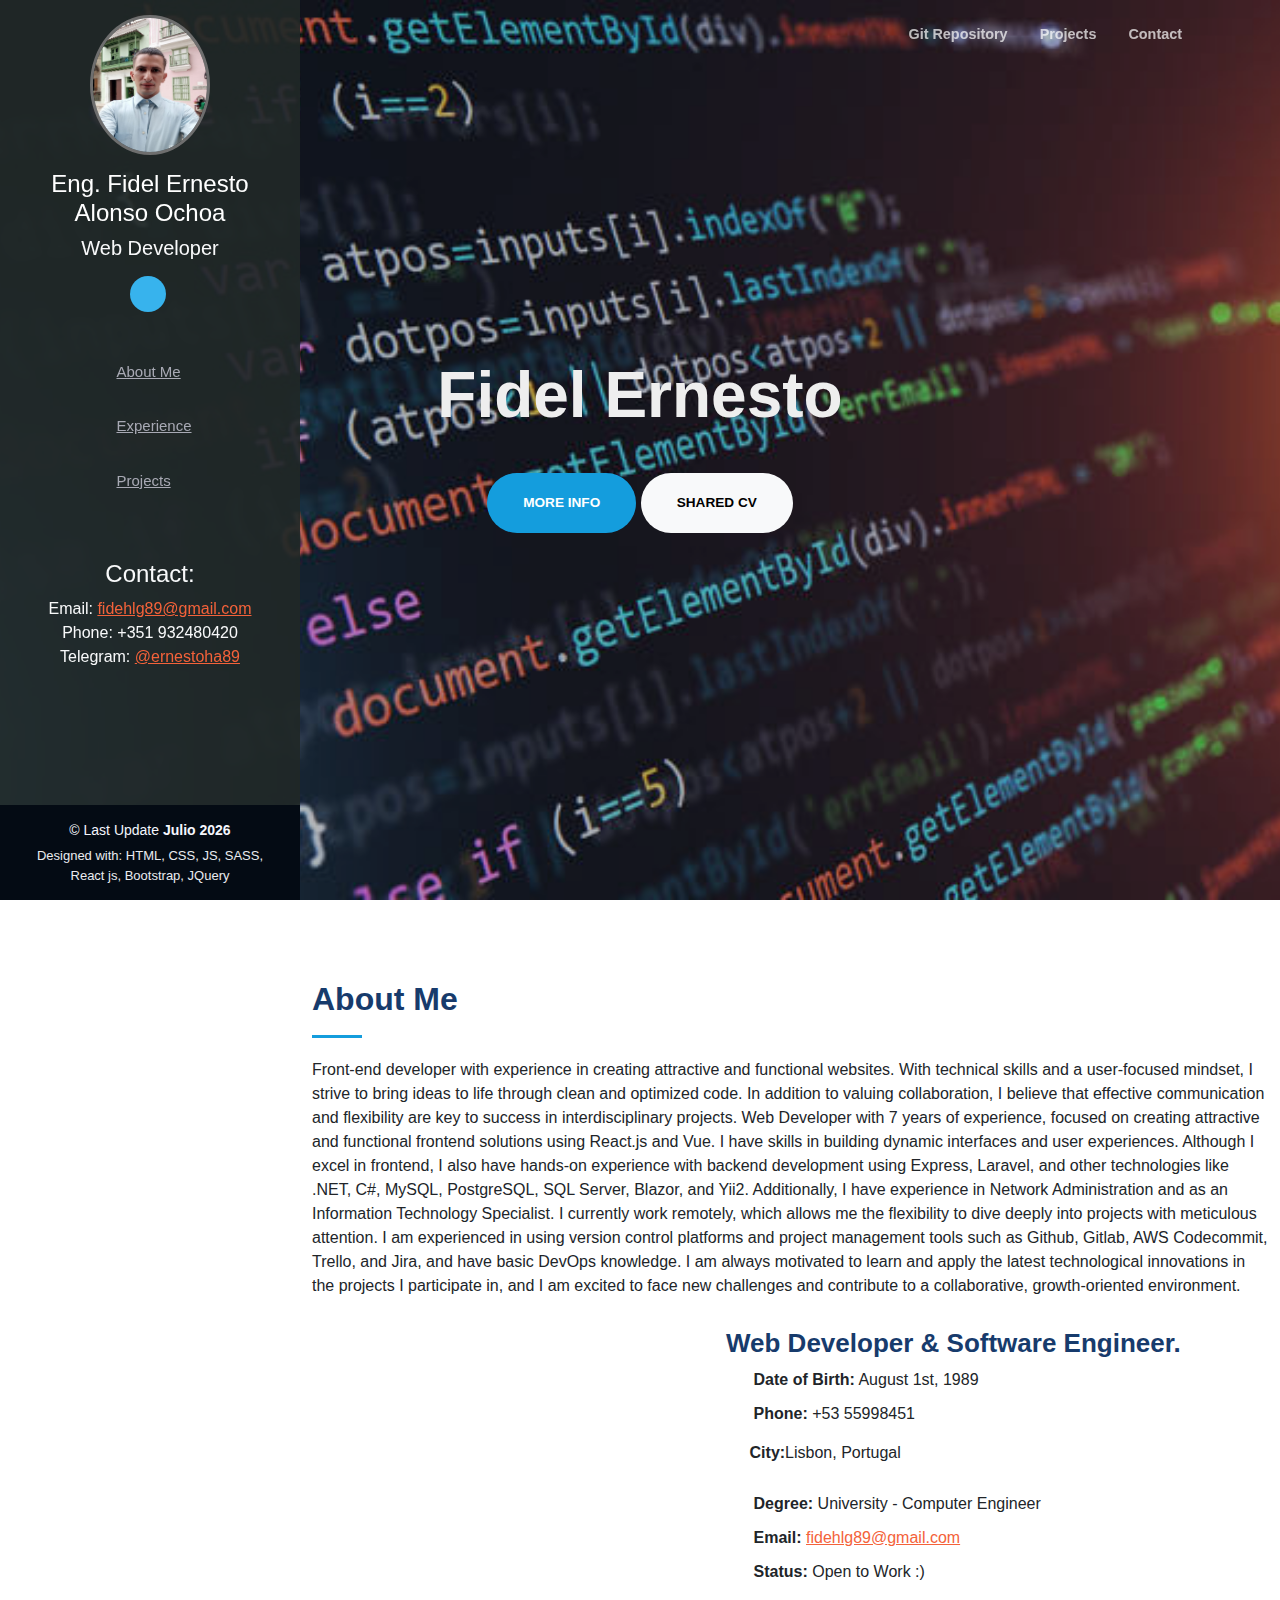
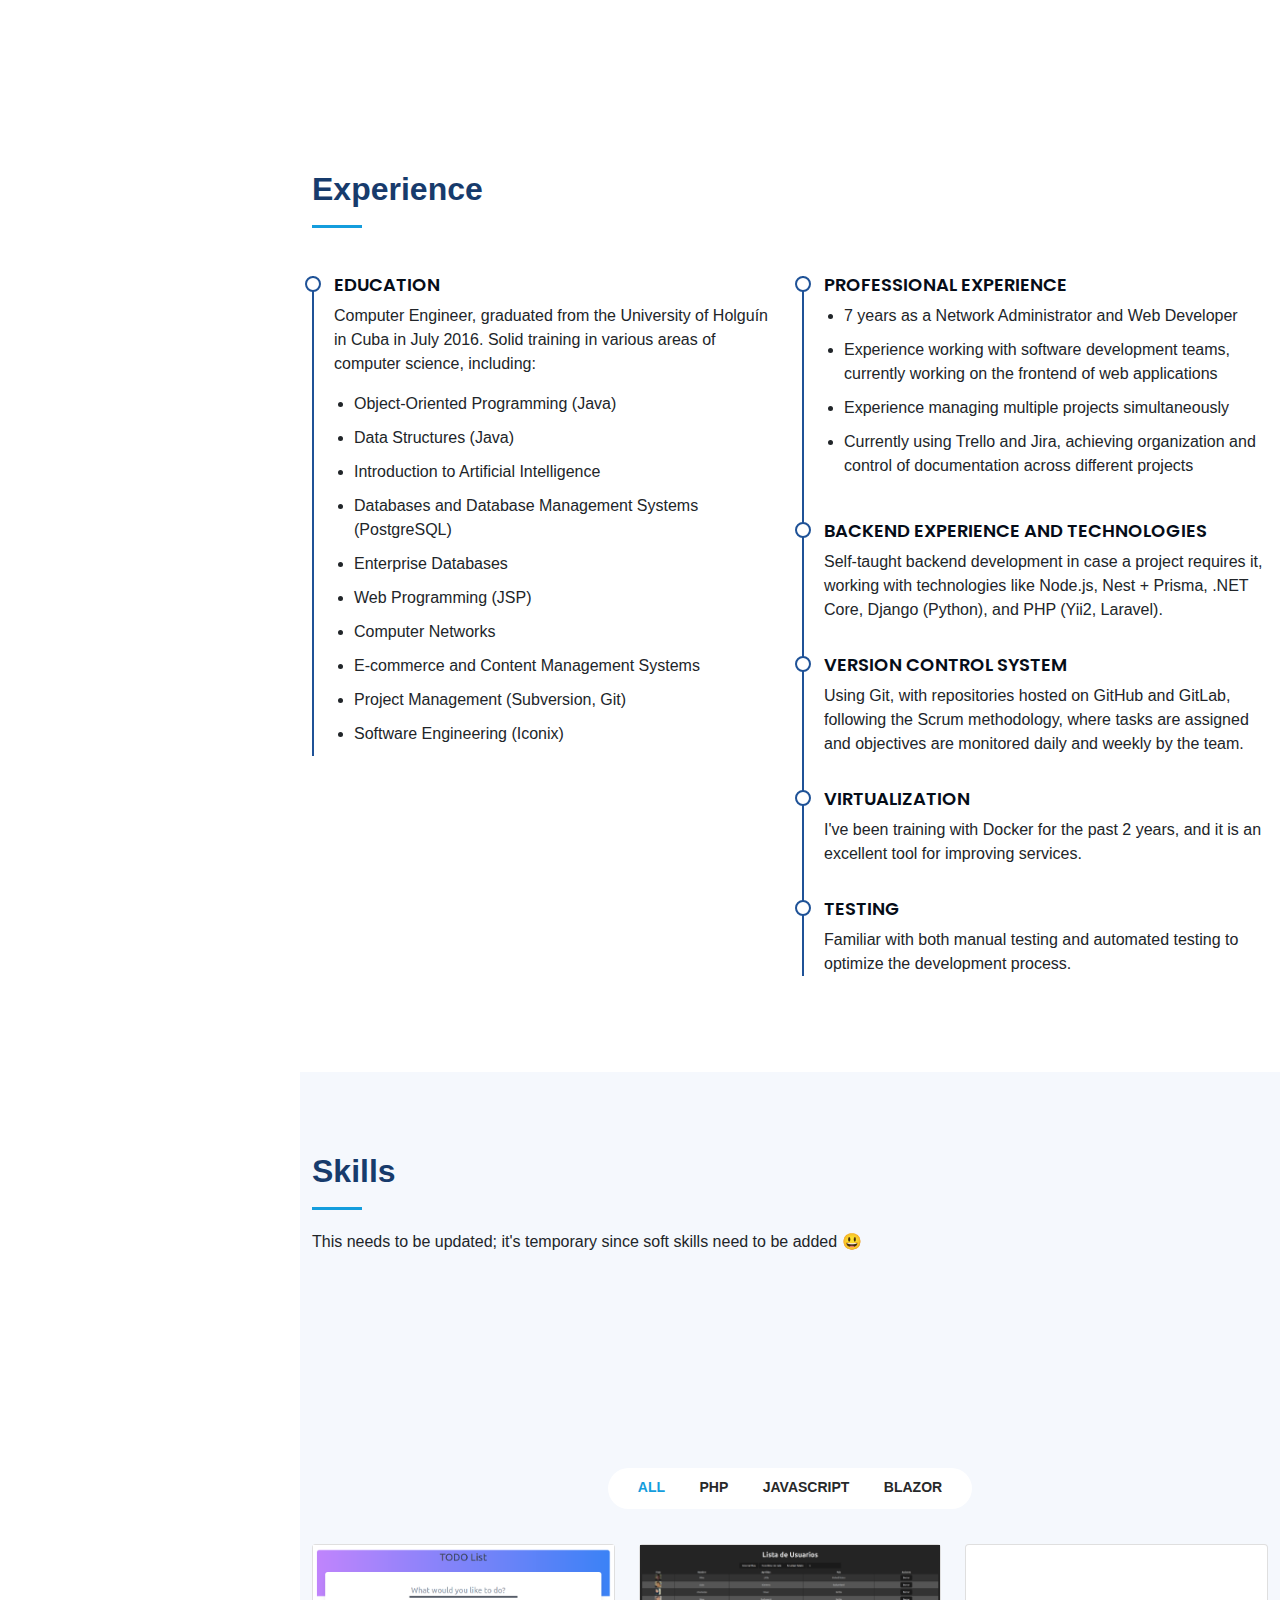
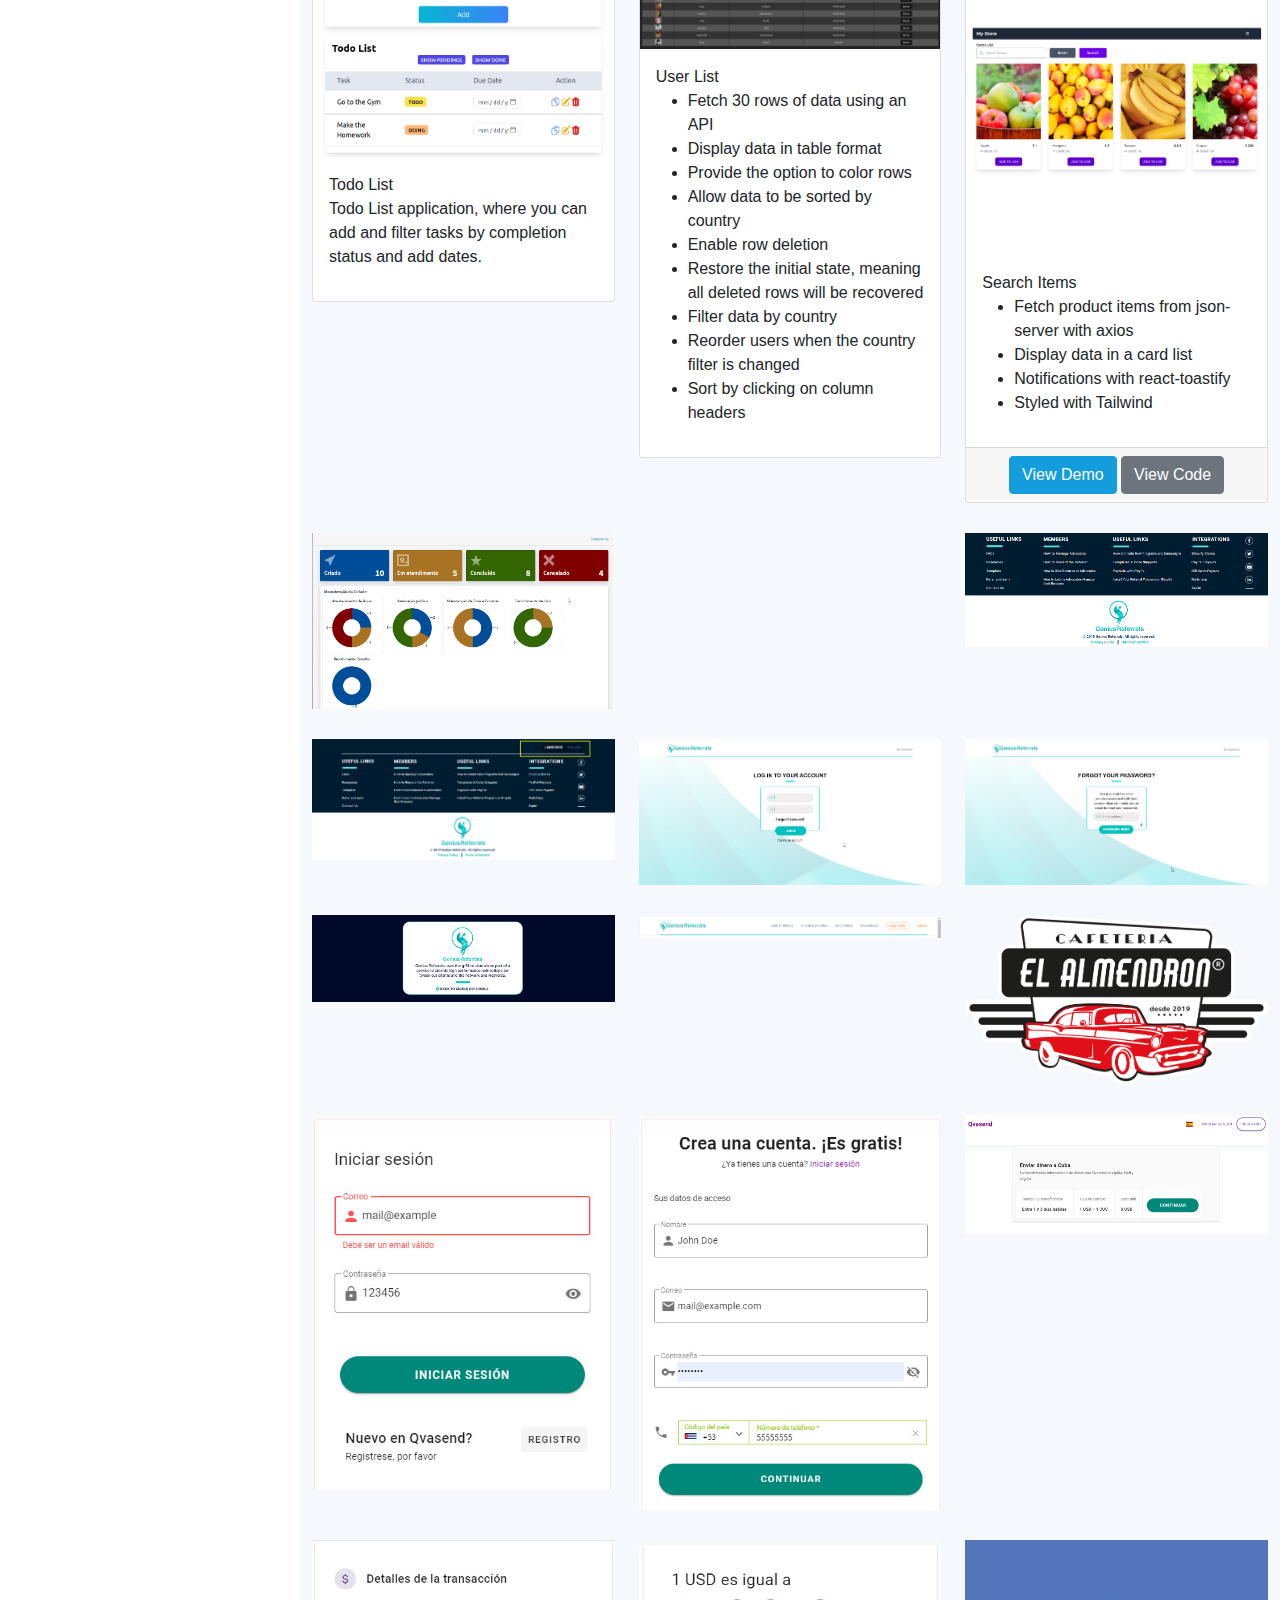
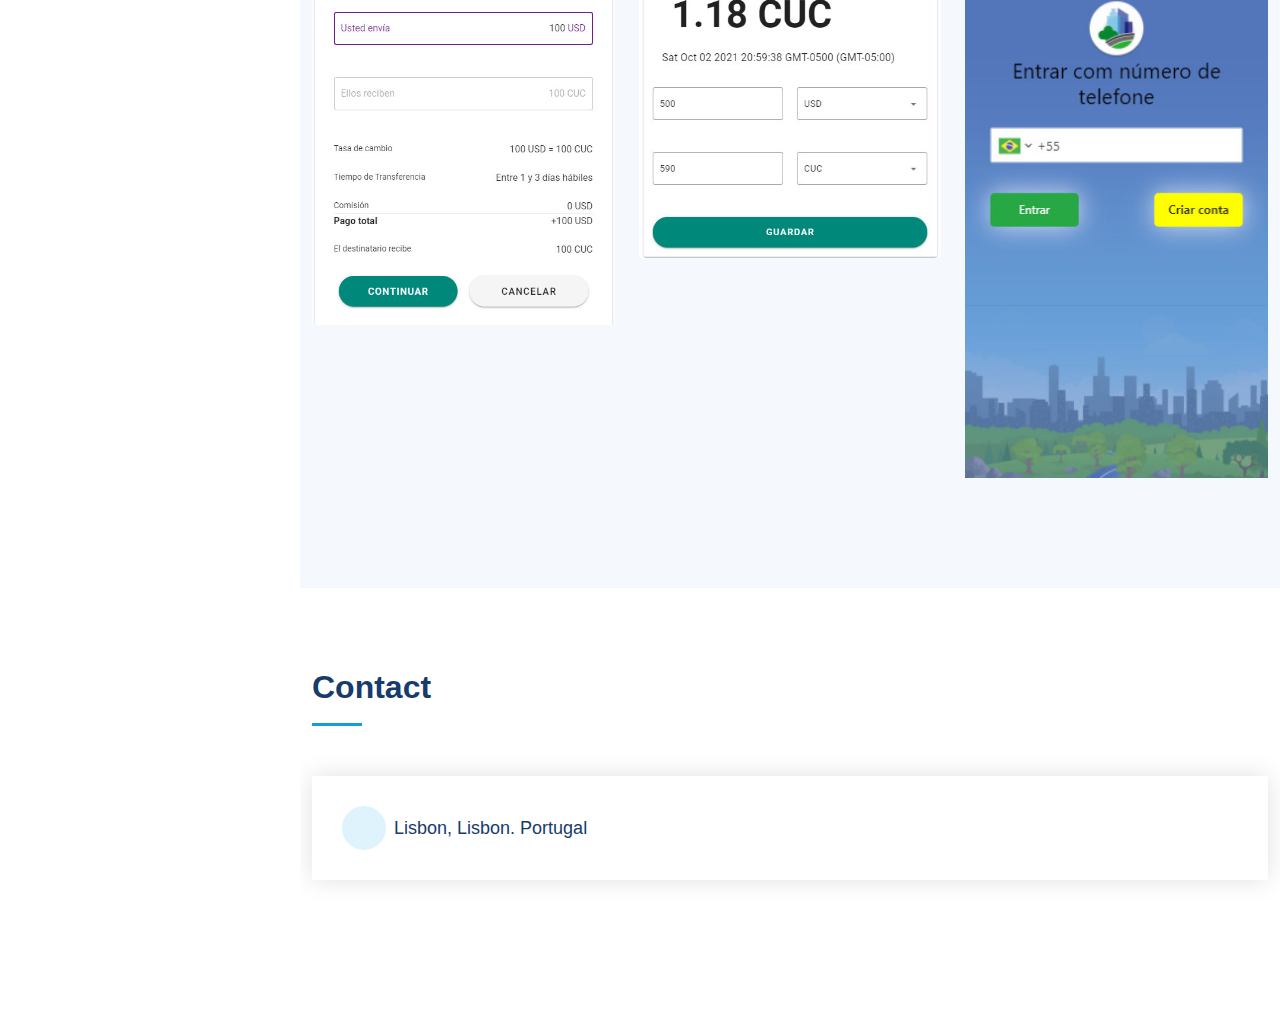
==== commit 59c41347: "feat: added BBBARatingGraphic.png refactor(index.html): updated location details" ====
--- a/index.html
+++ b/index.html
@@ -193,7 +193,7 @@
                 </li>
                 <li>
                   <i class="icofont-rounded-right"></i>
-                  <span><strong>City:</strong> Havana, Cuba</span>
+                  <span><strong>City:</strong>Lisbon, Portugal</span>
                 </li>
               </ul>
             </div>
@@ -210,7 +210,7 @@
                 </li>
                 <li class="d-flex gap-1">
                   <i class="icofont-rounded-right"></i>
-                  <span><strong>Status:</strong> Working remotely :)</span>
+                  <span><strong>Status:</strong> Open to Work :)</span>
                 </li>
               </ul>
             </div>
@@ -593,7 +593,7 @@
           <div class="address">
             <div class="info-header">
               <i class="icofont-google-map"></i>
-              <span>10 de Octubre, Havana, Cuba</span>
+              <span>Lisbon, Lisbon. Portugal</span>
             </div>
           </div>
 
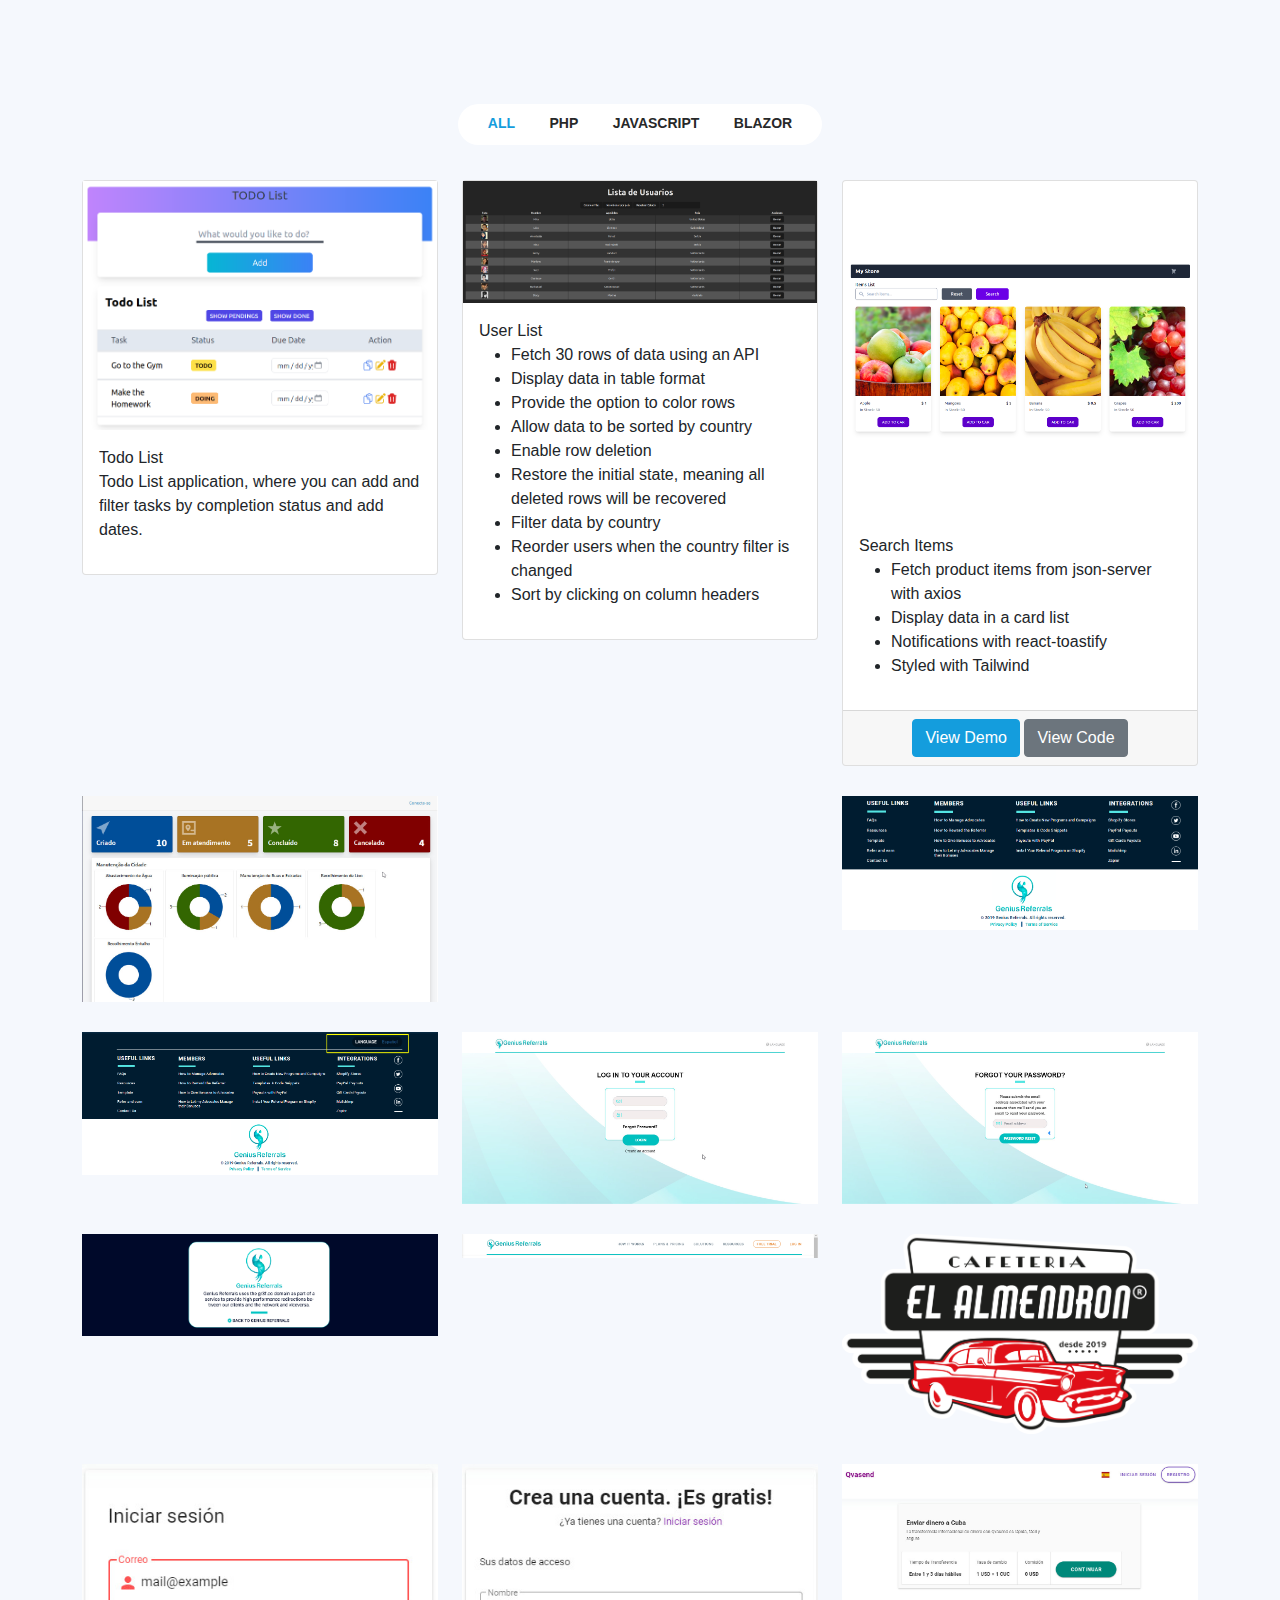
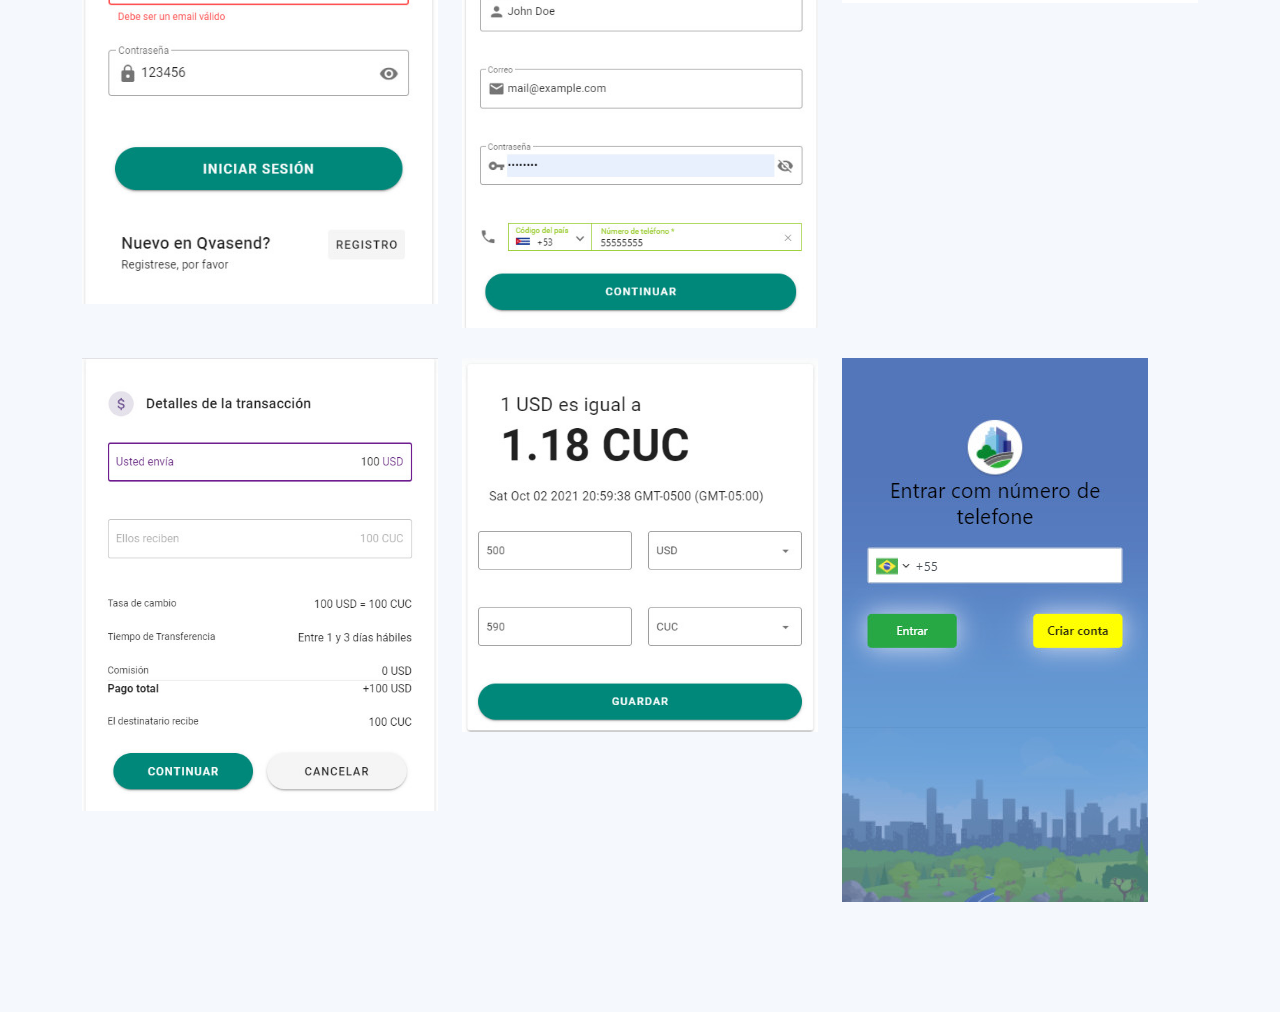
==== commit d60babe6: "docs(index.html): removed unnecessary code and comments" ====
--- a/index.html
+++ b/index.html
@@ -55,260 +55,33 @@
 </head>
 
 <body>
-  <nav class="navbar navbar-expand navbar-light fixed-top py-4" id="mainNav">
-    <div class="container">
-      <div class="collapse navbar-collapse" id="navbarResponsive">
-        <ul class="navbar-nav ms-auto my-2 my-lg-0 d-flex align-items-center text-black">
-          <li class="nav-item">
-            <a class="nav-link" href="https://github.com/fidehlg89/" target="_blank">Git Repository</a>
-          </li>
-          <li class="nav-item">
-            <a class="nav-link" href="#portfolio">Projects</a>
-          </li>
-          <li class="nav-item">
-            <a class="nav-link" href="#contact">Contact</a>
-          </li>
-          <li class="nav-item">
-            <!-- ======= Mobile navigation toggle button ======= -->
-            <button type="button" class="mobile-nav-toggle">
-              <i class="icofont-navigation-menu"></i>
-            </button>
-          </li>
-        </ul>
-      </div>
-    </div>
-  </nav>
+
 
 
 <!-- ======= Header ======= -->
-<header id="header">
-  <div class="d-flex flex-column">
-    <div class="profile">
-      <!-- Change for profile picture -->
-      <img src="./assets/img/profile.jpeg" alt="" class="img-fluid rounded-circle" />
-      <article class="space-y-2">
-        <h4 class="text-xl text-center text-white">
-          Eng. Fidel Ernesto Alonso Ochoa
-        </h4>
-        <h5 class="text-light text-center font-weight-bold">
-          Web Developer
-        </h5>
-      </article>
-
-      <div class="social-links mt-3 text-center">
-        <a href="https://www.linkedin.com/in/ernestoha89/" class="linkedin"
-          aria-label="Fidel Ernesto LinkedIn link"><i class="bx bxl-linkedin"></i></a>
-      </div>
-    </div>
-
-    <nav class="nav-menu">
-      <ul>
-        <li class="text-center">
-          <a href="#about"><i class="bx bx-user"></i> <span>About Me</span></a>
-        </li>
-        <li class="text-center">
-          <a href="#resume"><i class="bx bx-file-blank"></i> <span>Experience</span></a>
-        </li>
-        <!-- <li class="text-center">
-          <a href="#skills"><i class="bx bx-book"></i> <span>Skills</span></a>
-        </li> -->
-        <li class="text-center">
-          <a href="#portfolio"><i class="bx bx-book-content"></i>Projects</a>
-        </li>
-      </ul>
-    </nav>
-
-    <div class="text-light text-center pt-lg-5">
-      <h4 class="font-weight-bold">Contact:</h4>
-      <p class="m-0">Email: <a href="mailto:fidehlg89@gmail.com"
-          aria-label="Send email to Fidel Ernesto">fidehlg89@gmail.com</a>
-      </p>
-      <p class="m-0">Phone: +351 932480420</p>
-      <p class="m-0">Telegram: <a href="https://t.me/ernestoha89"
-          aria-label="Send message to Fidel Ernesto">@ernestoha89</a></p>
-    </div>
-  </div>
-</header>
+
 <!-- End Header -->
 
 
 <!-- ======= Hero Section ======= -->
-<section id="hero" role="hero-section" class="d-flex flex-column justify-content-center align-items-center">
-  <div class="hero-container text-center" data-aos="fade-in">
-    <h1>Fidel Ernesto</h1>
-    <p>
-      <span class="typed"
-        data-typed-items="Web Developer, Computer Engineer"></span>
-    </p>
-    <a class="btn btn-primary btn-xl text-white" href="#resume">More Info</a>
-    <a class="btn btn-light btn-xl"
-      href="https://drive.google.com/drive/folders/1llfel6sScdykH0UIw3GZXWu3O2u4y_ru?usp=sharing">Shared CV</a>
-  </div>
-</section>
+
 <!-- End Hero -->
 
 
-  <main id="main">
+  
 
   <!-- ======= About Section ======= -->
-  <section id="about" class="about">
-    <article class="container">
-      <div class="section-title">
-        <h2>About Me</h2>
-        <p class="font-italic">
-          Front-end developer with experience in creating attractive and functional websites. With technical skills and a user-focused mindset, I strive to bring ideas to life through clean and optimized code. In addition to valuing collaboration, I believe that effective communication and flexibility are key to success in interdisciplinary projects. 
-          <span class="font-italic">
-            Web Developer with 7 years of experience, focused on creating attractive and functional frontend solutions using React.js and Vue. I have skills in building dynamic interfaces and user experiences. Although I excel in frontend, I also have hands-on experience with backend development using Express, Laravel, and other technologies like .NET, C#, MySQL, PostgreSQL, SQL Server, Blazor, and Yii2. Additionally, I have experience in Network Administration and as an Information Technology Specialist. I currently work remotely, which allows me the flexibility to dive deeply into projects with meticulous attention. I am experienced in using version control platforms and project management tools such as Github, Gitlab, AWS Codecommit, Trello, and Jira, and have basic DevOps knowledge. I am always motivated to learn and apply the latest technological innovations in the projects I participate in, and I am excited to face new challenges and contribute to a collaborative, growth-oriented environment.
-          </span>
-        </p>
-      </div>
-
-      <div class="row">
-        <div class="col-lg-4" data-aos="fade-right">
-          <img
-            src="https://st2.depositphotos.com/1032577/5312/i/950/depositphotos_53128333-stock-photo-about-me-sign.jpg"
-            class="img-fluid" alt="" />
-        </div>
-        <div class="col-lg-8 pt-4 pt-lg-0 content" data-aos="fade-left">
-          <h3 class="text-center">Web Developer &amp; Software Engineer.</h3>
-          <!-- <p class="font-italic">
-            Lorem ipsum dolor sit amet, consectetur adipiscing elit, sed do
-            eiusmod tempor incididunt ut labore et dolore magna aliqua.
-          </p> -->
-          <div class="row d-flex justify-content-center">
-            <div class="col-lg-8 col-md-6">
-              <ul>
-                <li class="d-flex gap-1">
-                  <i class="icofont-rounded-right"></i>
-                  <span><strong>Date of Birth:</strong> August 1st, 1989</span>
-                </li>
-                <!-- <li>
-                    <i class="icofont-rounded-right"></i>
-                    <strong>Website:</strong>
-                    <a href="https://fidehlg89.github.io/landing-page/">Click here</a>
-                  </li> -->
-                <li class="d-flex gap-1">
-                  <i class="icofont-rounded-right"></i>
-                  <span><strong>Phone:</strong> +53 55998451</span>
-                </li>
-                <li>
-                  <i class="icofont-rounded-right"></i>
-                  <span><strong>City:</strong>Lisbon, Portugal</span>
-                </li>
-              </ul>
-            </div>
-            <div class="col-lg-8 col-md-6">
-              <ul>
-                <li class="d-flex gap-1">
-                  <i class="icofont-rounded-right"></i>
-                  <span><strong>Degree: </strong>University - Computer Engineer</span>
-                </li>
-                <li class="d-flex gap-1">
-                  <i class="icofont-rounded-right"></i>
-                  <span><strong>Email: </strong>
-                    <a href="mailto:fidehlg89@gmail.com">fidehlg89@gmail.com</a></span>
-                </li>
-                <li class="d-flex gap-1">
-                  <i class="icofont-rounded-right"></i>
-                  <span><strong>Status:</strong> Open to Work :)</span>
-                </li>
-              </ul>
-            </div>
-          </div>
-        </div>
-      </div>
-    </article>
-  </section>
+
   <!-- End About Section -->
 
 
 <!-- ======= Resume Section ======= -->
-<section id="resume" class="resume">
-  <div class="container">
-    <div class="section-title">
-      <h2>Experience</h2>
-    </div>
-
-    <div class="row">
-      <div class="col-lg-6" data-aos="fade-up">
-        <div class="resume-item">
-          <h4>Education</h4>
-          <p>
-            Computer Engineer, graduated from the University of Holguín in Cuba in July 2016. Solid training in various areas of computer science, including:
-          </p>
-          <ul>
-            <li>Object-Oriented Programming (Java)</li>
-            <li>Data Structures (Java)</li>
-            <li>Introduction to Artificial Intelligence</li>
-            <li>Databases and Database Management Systems (PostgreSQL)</li>
-            <li>Enterprise Databases</li>
-            <li>Web Programming (JSP)</li>
-            <li>Computer Networks</li>
-            <li>E-commerce and Content Management Systems</li>
-            <li>Project Management (Subversion, Git)</li>
-            <li>Software Engineering (Iconix)</li>
-          </ul>
-        </div>
-      </div>
-
-      <div class="col-lg-6" data-aos="fade-up" data-aos-delay="100">
-        <div class="resume-item">
-          <h4>Professional Experience</h4>
-          <ul>
-            <li>7 years as a Network Administrator and Web Developer</li>
-            <li>Experience working with software development teams, currently working on the frontend of web applications</li>
-            <li>Experience managing multiple projects simultaneously</li>
-            <li>Currently using Trello and Jira, achieving organization and control of documentation across different projects</li>
-          </ul>
-        </div>
-
-        <div class="resume-item">
-          <h4>Backend Experience and Technologies</h4>
-          <p>
-            Self-taught backend development in case a project requires it, working with technologies like Node.js, Nest + Prisma, .NET Core, Django (Python), and PHP (Yii2, Laravel).
-          </p>
-        </div>
-
-        <div class="resume-item">
-          <h4>Version Control System</h4>
-          <p>
-            Using Git, with repositories hosted on GitHub and GitLab, following the Scrum methodology, where tasks are assigned and objectives are monitored daily and weekly by the team.
-          </p>
-        </div>
-
-        <div class="resume-item">
-          <h4>Virtualization</h4>
-          <p>
-            I've been training with Docker for the past 2 years, and it is an excellent tool for improving services.
-          </p>
-        </div>
-
-        <div class="resume-item">
-          <h4>Testing</h4>
-          <p>
-            Familiar with both manual testing and automated testing to optimize the development process.
-          </p>
-        </div>
-      </div>
-    </div>
-  </div>
-</section>
+
 <!-- End Resume Section -->
 
 
    <!-- ======= Skills Section ======= -->
-<section id="skills" class="skills section-bg">
-  <div class="container">
-    <div class="section-title">
-      <h2>Skills</h2>
-      <p>This needs to be updated; it's temporary since soft skills need to be added 😃</p>
-    </div>
-
-    <div class="skills-content">
-      <div id="app-skills"></div>
-    </div>
-  </div>
-</section>
+
 <!-- End Skills Section -->
 
 <!-- ======= Portfolio Section ======= -->
@@ -574,46 +347,10 @@
 <!-- End Portfolio Section -->
 
 <!-- ======= Contact Section ======= -->
-<section id="contact" class="contact">
-  <div class="container">
-
-    <div class="section-title">
-      <h2>Contact</h2>
-      <!-- <p>
-        Magnam dolores commodi suscipit. Necessitatibus eius consequatur
-        ex aliquid fuga eum quidem. Sit sint consectetur velit. Quisquam
-        quos quisquam cupiditate. Et nemo qui impedit suscipit alias ea.
-        Quia fugiat sit in iste officiis commodi quidem hic quas.
-      </p> -->
-    </div>
-
-    <div class="row" data-aos="fade-in">
-      <div class="d-flex align-items-stretch mb-4">
-        <div class="info">
-          <div class="address">
-            <div class="info-header">
-              <i class="icofont-google-map"></i>
-              <span>Lisbon, Lisbon. Portugal</span>
-            </div>
-          </div>
-
-  </main>
+
   <!-- End #main -->
 
-  <a href="#" class="back-to-top" aria-label="back-to-top"><i class="icofont-simple-up"></i></a>
-
-  <!-- ======= Footer ======= -->
-  <footer id="footer">
-    <div class="container">
-      <div class="copyright">
-        &copy; Last Update <strong><span id="page-update-date"></span></strong>
-      </div>
-      <div class="credits">
-        Designed with:
-        <span> HTML, CSS, JS, SASS, React js, Bootstrap, JQuery</span>
-      </div>
-    </div>
-  </footer>
+
   <!-- End  Footer -->
 
   <!-- Vendor JS Files -->
